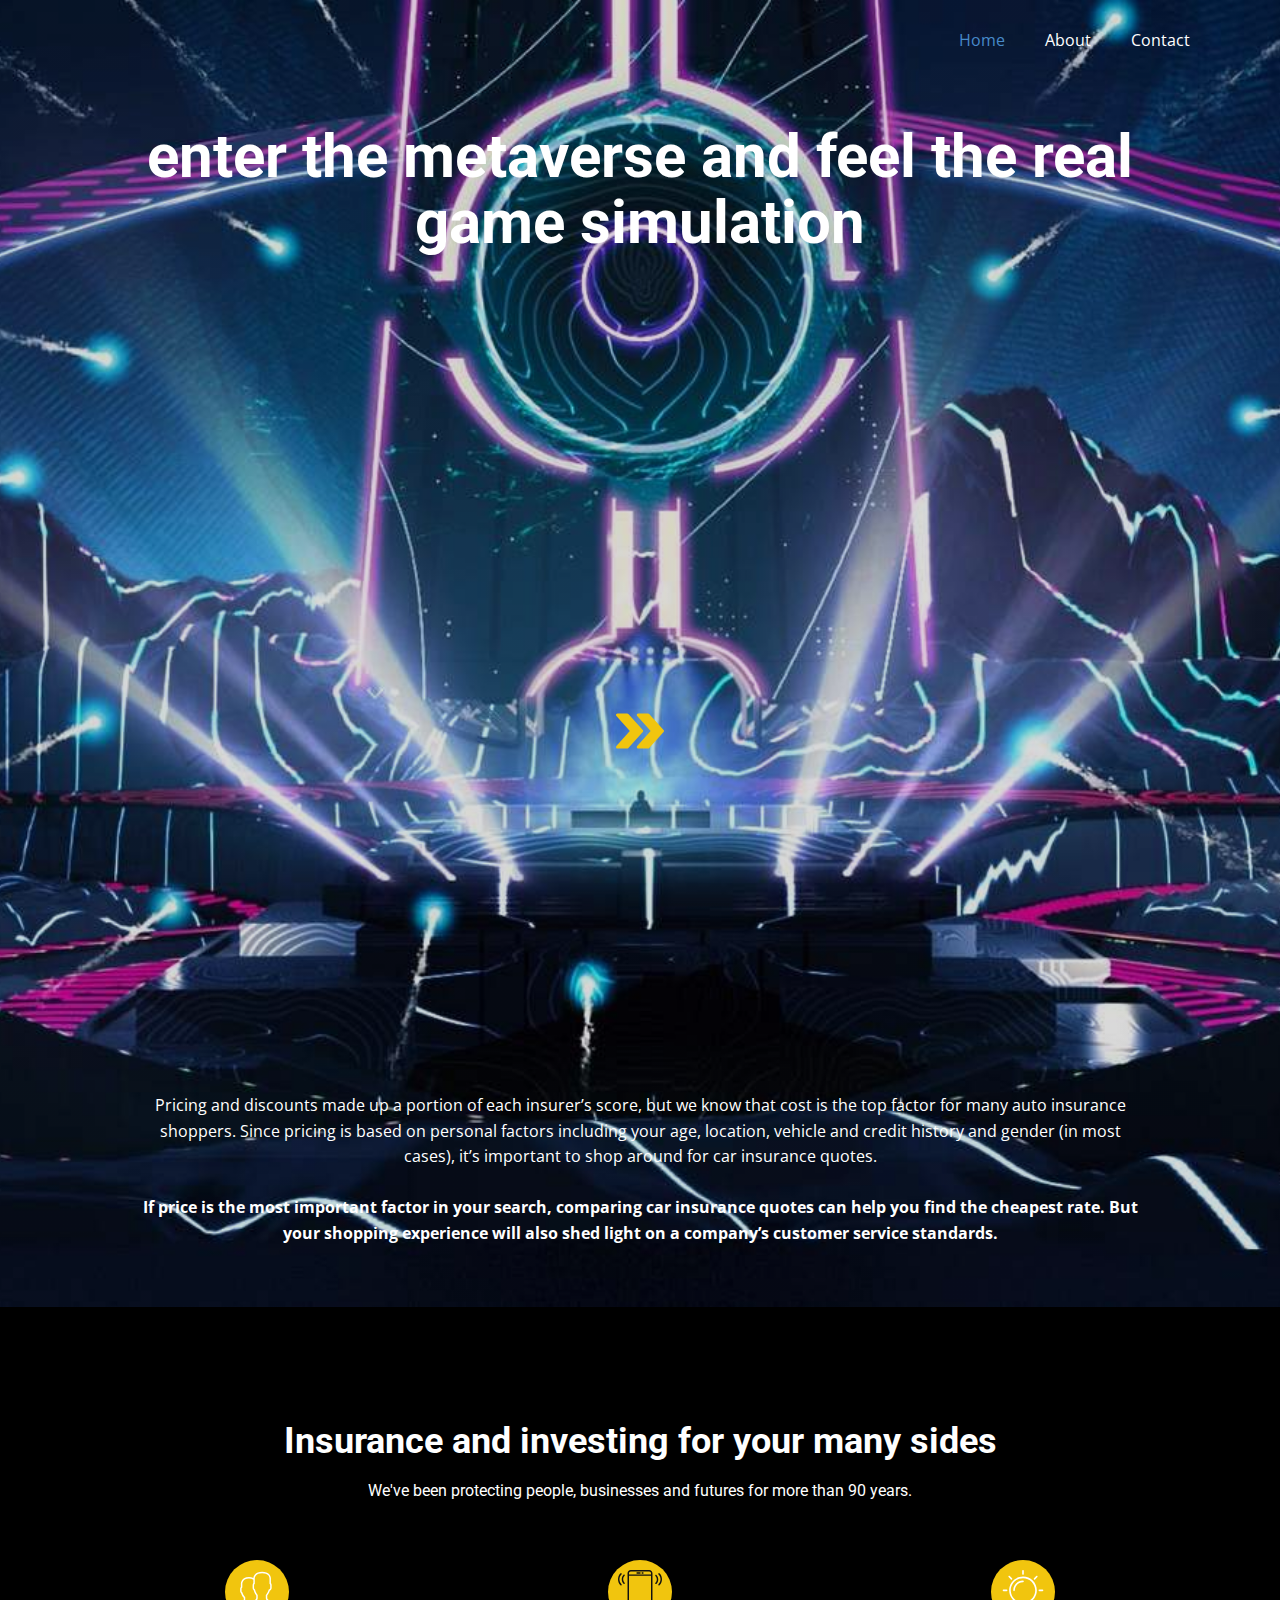
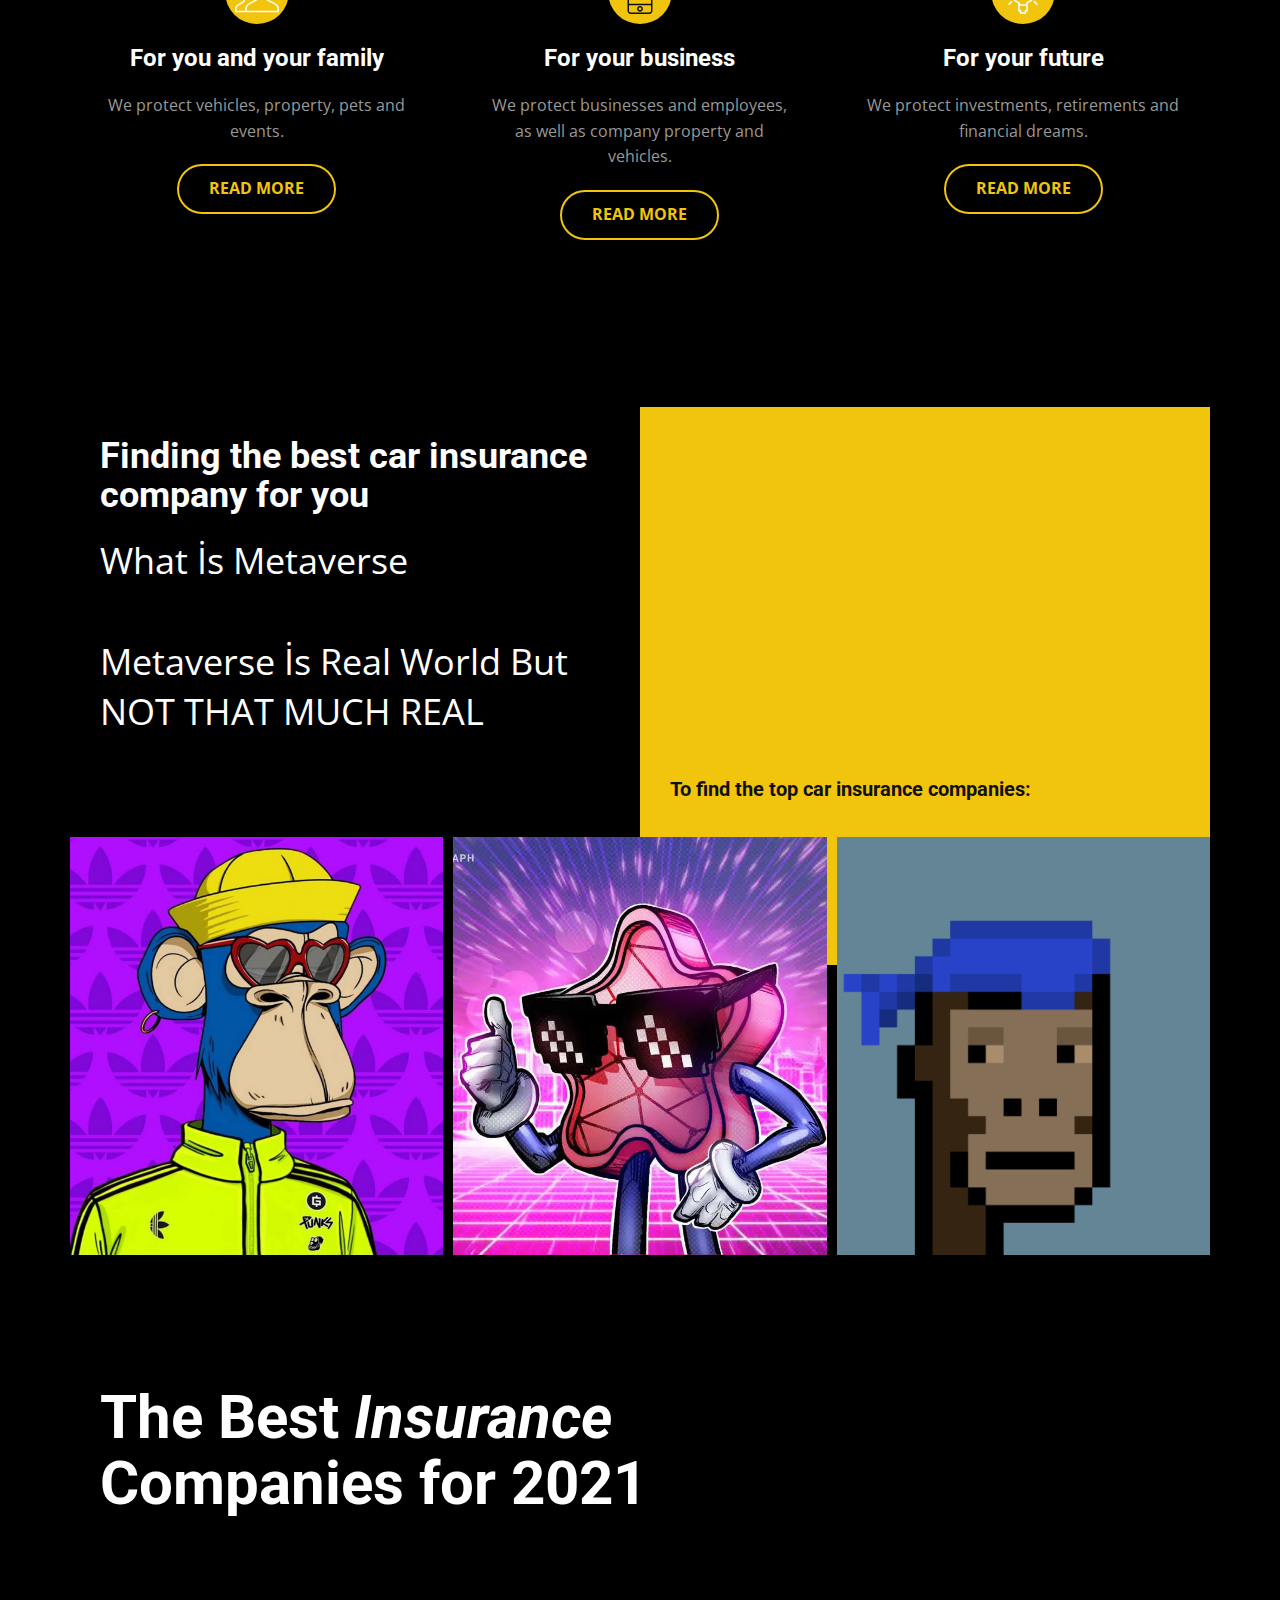
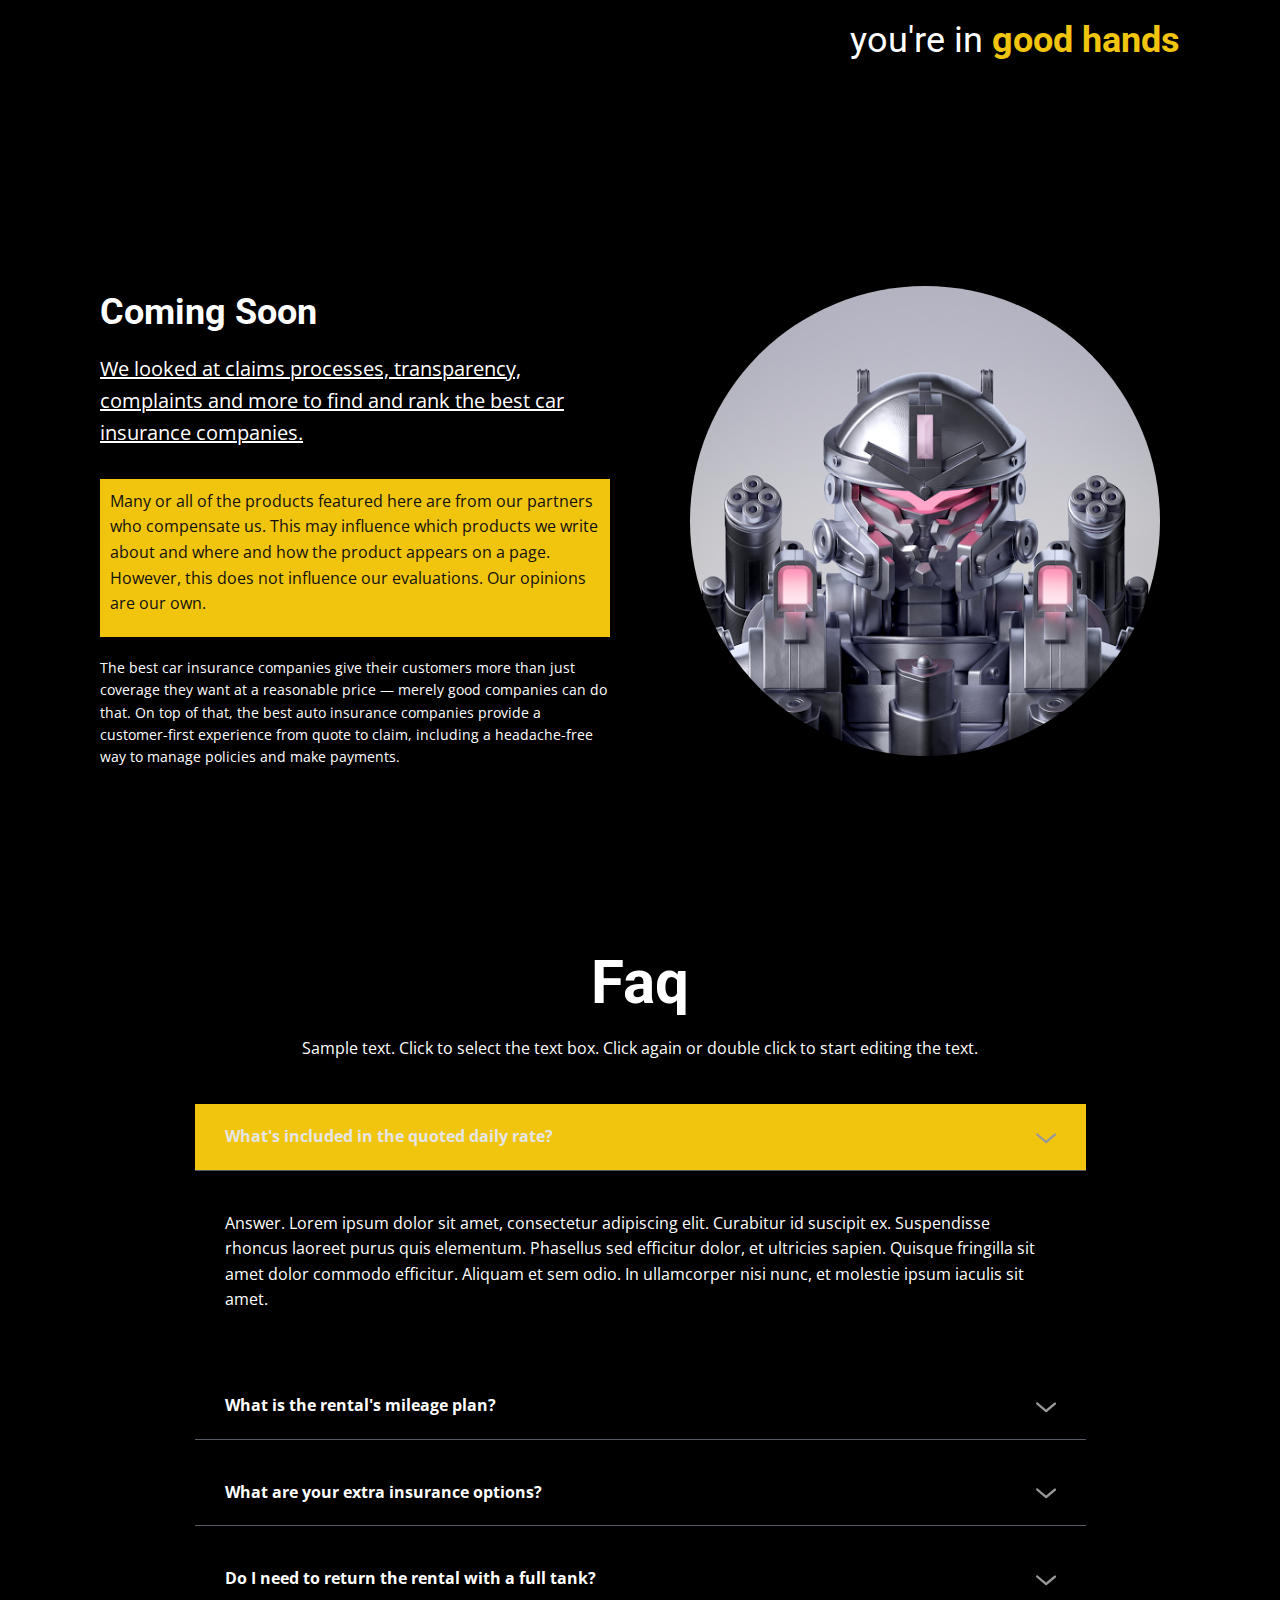
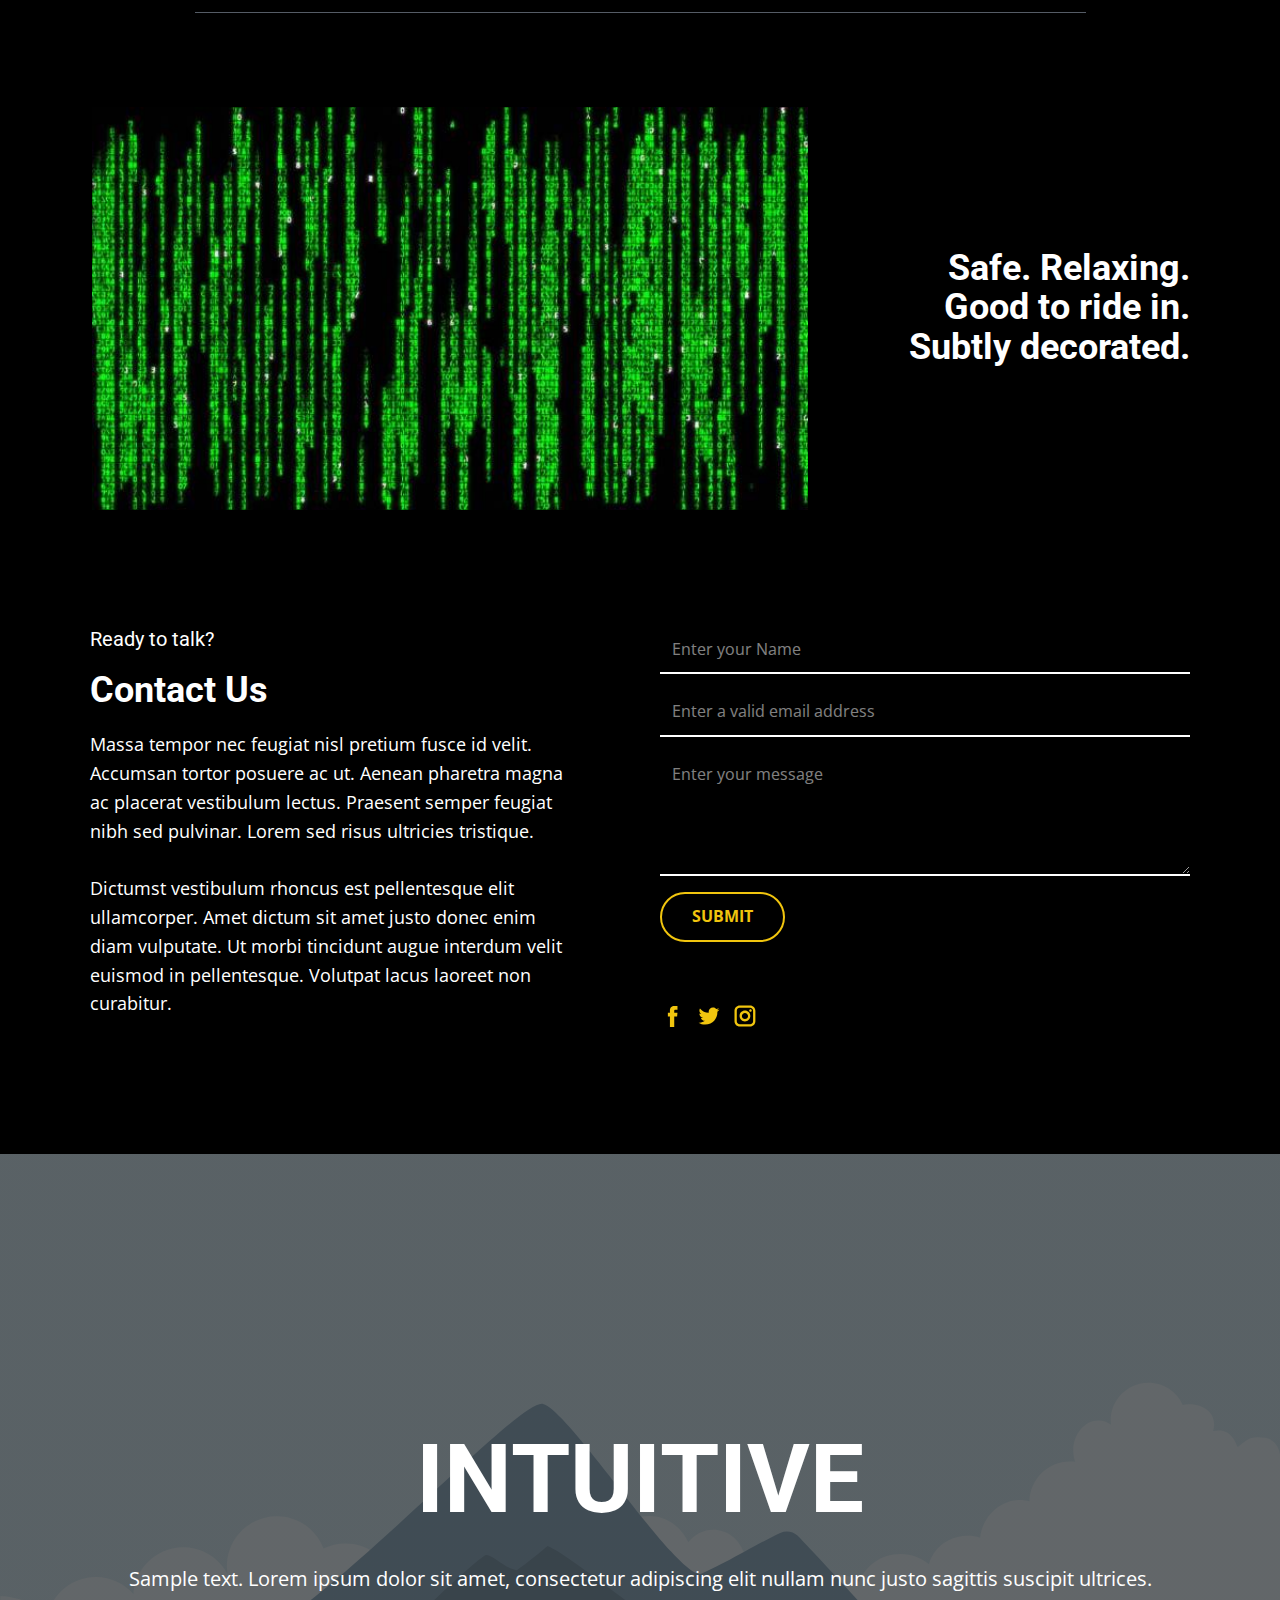
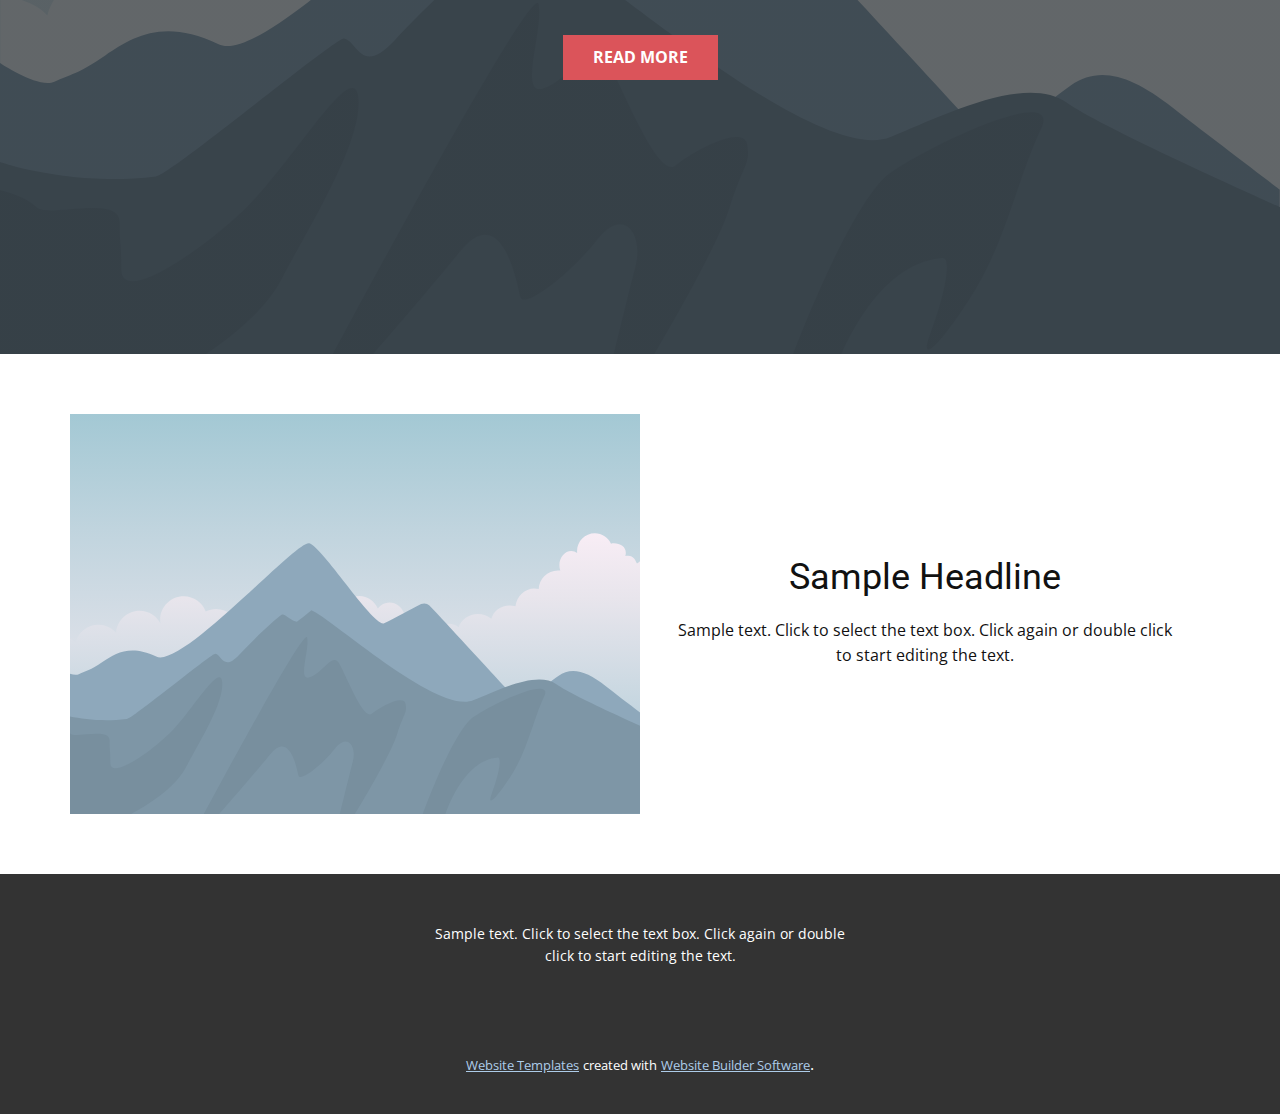
==== index.html @ 76fcbb74 "Add files via upload" ====
<!DOCTYPE html>
<html style="font-size: 16px;">
  <head>
    <meta name="viewport" content="width=device-width, initial-scale=1.0">
    <meta charset="utf-8">
    <meta name="keywords" content="Finding the best car insurance company for you, Insurance and investing for your many sides, Finding the best car insurance company for you, The Best Insurance Companies for 2021, The Best Car Insurance Companies for 2021, Faq, Safe. Relaxing. Good to ride in. Subtly decorated., Contact Us, INTUITIVE">
    <meta name="description" content="">
    <meta name="page_type" content="np-template-header-footer-from-plugin">
    <title>Home</title>
    <link rel="stylesheet" href="nicepage.css" media="screen">
<link rel="stylesheet" href="Home.css" media="screen">
    <script class="u-script" type="text/javascript" src="jquery.js" defer=""></script>
    <script class="u-script" type="text/javascript" src="nicepage.js" defer=""></script>
    <meta name="generator" content="Nicepage 4.2.6, nicepage.com">
    <link id="u-theme-google-font" rel="stylesheet" href="https://fonts.googleapis.com/css?family=Roboto:100,100i,300,300i,400,400i,500,500i,700,700i,900,900i|Open+Sans:300,300i,400,400i,600,600i,700,700i,800,800i">
    
    
    
    
    
    
    
    
    
    
    
    <script type="application/ld+json">{
		"@context": "http://schema.org",
		"@type": "Organization",
		"name": ""
}</script>
    <meta name="theme-color" content="#478ac9">
    <meta property="og:title" content="Home">
    <meta property="og:type" content="website">
  </head>
  <body data-home-page="Home.html" data-home-page-title="Home" class="u-body u-overlap u-overlap-contrast u-overlap-transparent"><header class="u-clearfix u-header u-header" id="sec-386a"><div class="u-clearfix u-sheet u-sheet-1">
        <nav class="u-menu u-menu-dropdown u-offcanvas u-menu-1">
          <div class="menu-collapse" style="font-size: 1rem; letter-spacing: 0px;">
            <a class="u-button-style u-custom-left-right-menu-spacing u-custom-padding-bottom u-custom-top-bottom-menu-spacing u-nav-link u-text-active-palette-1-base u-text-hover-palette-2-base" href="#">
              <svg viewBox="0 0 24 24"><use xmlns:xlink="http://www.w3.org/1999/xlink" xlink:href="#menu-hamburger"></use></svg>
              <svg version="1.1" xmlns="http://www.w3.org/2000/svg" xmlns:xlink="http://www.w3.org/1999/xlink"><defs><symbol id="menu-hamburger" viewBox="0 0 16 16" style="width: 16px; height: 16px;"><rect y="1" width="16" height="2"></rect><rect y="7" width="16" height="2"></rect><rect y="13" width="16" height="2"></rect>
</symbol>
</defs></svg>
            </a>
          </div>
          <div class="u-nav-container">
            <ul class="u-nav u-unstyled u-nav-1"><li class="u-nav-item"><a class="u-button-style u-nav-link u-text-active-palette-1-base u-text-hover-palette-2-base" href="Home.html" style="padding: 10px 20px;">Home</a>
</li><li class="u-nav-item"><a class="u-button-style u-nav-link u-text-active-palette-1-base u-text-hover-palette-2-base" href="About.html" style="padding: 10px 20px;">About</a>
</li><li class="u-nav-item"><a class="u-button-style u-nav-link u-text-active-palette-1-base u-text-hover-palette-2-base" href="Contact.html" style="padding: 10px 20px;">Contact</a>
</li></ul>
          </div>
          <div class="u-nav-container-collapse">
            <div class="u-black u-container-style u-inner-container-layout u-opacity u-opacity-95 u-sidenav">
              <div class="u-inner-container-layout u-sidenav-overflow">
                <div class="u-menu-close"></div>
                <ul class="u-align-center u-nav u-popupmenu-items u-unstyled u-nav-2"><li class="u-nav-item"><a class="u-button-style u-nav-link" href="Home.html">Home</a>
</li><li class="u-nav-item"><a class="u-button-style u-nav-link" href="About.html">About</a>
</li><li class="u-nav-item"><a class="u-button-style u-nav-link" href="Contact.html">Contact</a>
</li></ul>
              </div>
            </div>
            <div class="u-black u-menu-overlay u-opacity u-opacity-70"></div>
          </div>
        </nav>
      </div></header>
    <section class="u-align-center u-clearfix u-image u-shading u-section-1" id="carousel_f1e4" data-image-width="1920" data-image-height="1080">
      <div class="u-clearfix u-sheet u-sheet-1">
        <h1 class="u-text u-text-body-alt-color u-text-1"> enter the metaverse and feel the real game simulation<br>
          <br>
          <br>
          <br>
          <br>
          <br>
          <br>
        </h1><span class="u-icon u-icon-circle u-text-palette-3-base u-icon-1"><svg class="u-svg-link" preserveAspectRatio="xMidYMin slice" viewBox="0 0 480.026 480.026" style=""><use xmlns:xlink="http://www.w3.org/1999/xlink" xlink:href="#svg-5092"></use></svg><svg class="u-svg-content" viewBox="0 0 480.026 480.026" x="0px" y="0px" id="svg-5092" style="enable-background:new 0 0 480.026 480.026;"><g><g><path d="M475.922,229.325l-144-160c-3.072-3.392-7.36-5.312-11.904-5.312h-96c-6.304,0-12.032,3.712-14.624,9.472    c-2.56,5.792-1.504,12.544,2.72,17.216l134.368,149.312l-134.368,149.28c-4.224,4.704-5.312,11.456-2.72,17.216    c2.592,5.792,8.32,9.504,14.624,9.504h96c4.544,0,8.832-1.952,11.904-5.28l144-160    C481.394,244.653,481.394,235.373,475.922,229.325z"></path>
</g>
</g><g><g><path d="M267.922,229.325l-144-160c-3.072-3.392-7.36-5.312-11.904-5.312h-96c-6.304,0-12.032,3.712-14.624,9.472    c-2.56,5.792-1.504,12.544,2.72,17.216l134.368,149.312L4.114,389.293c-4.224,4.704-5.312,11.456-2.72,17.216    c2.592,5.792,8.32,9.504,14.624,9.504h96c4.544,0,8.832-1.952,11.904-5.28l144-160    C273.394,244.653,273.394,235.373,267.922,229.325z"></path>
</g>
</g></svg></span>
        <p class="u-text u-text-body-alt-color u-text-2">Pricing and discounts made up a portion of each insurer’s score, but we know that cost is the top factor for many auto insurance shoppers. Since pricing is based on personal factors including your age, location, vehicle and credit history and gender (in most cases), it’s important to shop around for car insurance quotes.<br>
          <br>
          <span style="font-weight: 700;">If price is the most important factor in your search, comparing car insurance quotes can help you find the cheapest rate. But your shopping experience will also shed light on a company’s customer service standards.</span>
        </p>
      </div>
    </section>
    <section class="u-align-center u-black u-clearfix u-section-2" id="carousel_5a37">
      <div class="u-clearfix u-sheet u-sheet-1">
        <h2 class="u-text u-text-1">Insurance and investing for your many sides</h2>
        <h5 class="u-text u-text-2">We've been protecting people, businesses and futures for more than 90 years.</h5>
        <div class="u-expanded-width u-list u-list-1">
          <div class="u-repeater u-repeater-1">
            <div class="u-align-center u-container-style u-list-item u-repeater-item">
              <div class="u-container-layout u-similar-container u-valign-top u-container-layout-1"><span class="u-icon u-icon-circle u-palette-3-base u-spacing-10 u-icon-1"><svg class="u-svg-link" preserveAspectRatio="xMidYMin slice" viewBox="0 0 60 60" style=""><use xmlns:xlink="http://www.w3.org/1999/xlink" xlink:href="#svg-6a51"></use></svg><svg class="u-svg-content" viewBox="0 0 60 60" x="0px" y="0px" id="svg-6a51" style="enable-background:new 0 0 60 60;"><path d="M55.014,45.389l-9.553-4.776C44.56,40.162,44,39.256,44,38.248v-3.381c0.229-0.28,0.47-0.599,0.719-0.951
	c1.239-1.75,2.232-3.698,2.954-5.799C49.084,27.47,50,26.075,50,24.5v-4c0-0.963-0.36-1.896-1-2.625v-5.319
	c0.056-0.55,0.276-3.824-2.092-6.525C44.854,3.688,41.521,2.5,37,2.5s-7.854,1.188-9.908,3.53c-1.435,1.637-1.918,3.481-2.064,4.805
	C23.314,9.949,21.294,9.5,19,9.5c-10.389,0-10.994,8.855-11,9v4.579c-0.648,0.706-1,1.521-1,2.33v3.454
	c0,1.079,0.483,2.085,1.311,2.765c0.825,3.11,2.854,5.46,3.644,6.285v2.743c0,0.787-0.428,1.509-1.171,1.915l-6.653,4.173
	C1.583,48.134,0,50.801,0,53.703V57.5h14h2h44v-4.043C60,50.019,58.089,46.927,55.014,45.389z M14,53.262V55.5H2v-1.797
	c0-2.17,1.184-4.164,3.141-5.233l6.652-4.173c1.333-0.727,2.161-2.121,2.161-3.641v-3.591l-0.318-0.297
	c-0.026-0.024-2.683-2.534-3.468-5.955l-0.091-0.396l-0.342-0.22C9.275,29.899,9,29.4,9,28.863v-3.454
	c0-0.36,0.245-0.788,0.671-1.174L10,23.938l-0.002-5.38C10.016,18.271,10.537,11.5,19,11.5c2.393,0,4.408,0.553,6,1.644v4.731
	c-0.64,0.729-1,1.662-1,2.625v4c0,0.304,0.035,0.603,0.101,0.893c0.027,0.116,0.081,0.222,0.118,0.334
	c0.055,0.168,0.099,0.341,0.176,0.5c0.001,0.002,0.002,0.003,0.003,0.005c0.256,0.528,0.629,1,1.099,1.377
	c0.005,0.019,0.011,0.036,0.016,0.054c0.06,0.229,0.123,0.457,0.191,0.68l0.081,0.261c0.014,0.046,0.031,0.093,0.046,0.139
	c0.035,0.108,0.069,0.215,0.105,0.321c0.06,0.175,0.123,0.356,0.196,0.553c0.031,0.082,0.065,0.156,0.097,0.237
	c0.082,0.209,0.164,0.411,0.25,0.611c0.021,0.048,0.039,0.1,0.06,0.147l0.056,0.126c0.026,0.058,0.053,0.11,0.079,0.167
	c0.098,0.214,0.194,0.421,0.294,0.621c0.016,0.032,0.031,0.067,0.047,0.099c0.063,0.125,0.126,0.243,0.189,0.363
	c0.108,0.206,0.214,0.4,0.32,0.588c0.052,0.092,0.103,0.182,0.154,0.269c0.144,0.246,0.281,0.472,0.414,0.682
	c0.029,0.045,0.057,0.092,0.085,0.135c0.242,0.375,0.452,0.679,0.626,0.916c0.046,0.063,0.086,0.117,0.125,0.17
	c0.022,0.029,0.052,0.071,0.071,0.097v3.309c0,0.968-0.528,1.856-1.377,2.32l-2.646,1.443l-0.461-0.041l-0.188,0.395l-5.626,3.069
	C15.801,46.924,14,49.958,14,53.262z M58,55.5H16v-2.238c0-2.571,1.402-4.934,3.659-6.164l8.921-4.866
	C30.073,41.417,31,39.854,31,38.155v-4.018v-0.001l-0.194-0.232l-0.038-0.045c-0.002-0.003-0.064-0.078-0.165-0.21
	c-0.006-0.008-0.012-0.016-0.019-0.024c-0.053-0.069-0.115-0.152-0.186-0.251c-0.001-0.002-0.002-0.003-0.003-0.005
	c-0.149-0.207-0.336-0.476-0.544-0.8c-0.005-0.007-0.009-0.015-0.014-0.022c-0.098-0.153-0.202-0.32-0.308-0.497
	c-0.008-0.013-0.016-0.026-0.024-0.04c-0.226-0.379-0.466-0.808-0.705-1.283c0,0-0.001-0.001-0.001-0.002
	c-0.127-0.255-0.254-0.523-0.378-0.802l0,0c-0.017-0.039-0.035-0.077-0.052-0.116h0c-0.055-0.125-0.11-0.256-0.166-0.391
	c-0.02-0.049-0.04-0.1-0.06-0.15c-0.052-0.131-0.105-0.263-0.161-0.414c-0.102-0.272-0.198-0.556-0.29-0.849l-0.055-0.178
	c-0.006-0.02-0.013-0.04-0.019-0.061c-0.094-0.316-0.184-0.639-0.26-0.971l-0.091-0.396l-0.341-0.22
	C26.346,25.803,26,25.176,26,24.5v-4c0-0.561,0.238-1.084,0.67-1.475L27,18.728V12.5v-0.354l-0.027-0.021
	c-0.034-0.722,0.009-2.935,1.623-4.776C30.253,5.458,33.081,4.5,37,4.5c3.905,0,6.727,0.951,8.386,2.828
	c1.947,2.201,1.625,5.017,1.623,5.041L47,18.728l0.33,0.298C47.762,19.416,48,19.939,48,20.5v4c0,0.873-0.572,1.637-1.422,1.899
	l-0.498,0.153l-0.16,0.495c-0.669,2.081-1.622,4.003-2.834,5.713c-0.297,0.421-0.586,0.794-0.837,1.079L42,34.123v4.125
	c0,1.77,0.983,3.361,2.566,4.153l9.553,4.776C56.513,48.374,58,50.78,58,53.457V55.5z"></path></svg></span>
                <h5 class="u-text u-text-3">For you and your family</h5>
                <p class="u-text u-text-grey-40 u-text-4">We protect vehicles, property, pets and events.<br>
                </p>
                <a href="https://nicepage.com/wordpress-themes" class="u-border-2 u-border-palette-3-base u-btn u-btn-round u-button-style u-hover-palette-3-base u-none u-radius-25 u-text-hover-white u-text-palette-3-base u-btn-1">read more</a>
              </div>
            </div>
            <div class="u-align-center u-container-style u-list-item u-repeater-item">
              <div class="u-container-layout u-similar-container u-valign-top u-container-layout-2"><span class="u-icon u-icon-circle u-palette-3-base u-spacing-10 u-icon-2"><svg class="u-svg-link" preserveAspectRatio="xMidYMin slice" viewBox="0 0 60 60" style=""><use xmlns:xlink="http://www.w3.org/1999/xlink" xlink:href="#svg-c8a6"></use></svg><svg class="u-svg-content" viewBox="0 0 60 60" x="0px" y="0px" id="svg-c8a6" style="enable-background:new 0 0 60 60;"><g><path d="M42.595,0H17.405C14.977,0,13,1.977,13,4.405v51.189C13,58.023,14.977,60,17.405,60h25.189C45.023,60,47,58.023,47,55.595
		V4.405C47,1.977,45.023,0,42.595,0z M15,8h30v38H15V8z M17.405,2h25.189C43.921,2,45,3.079,45,4.405V6H15V4.405
		C15,3.079,16.079,2,17.405,2z M42.595,58H17.405C16.079,58,15,56.921,15,55.595V48h30v7.595C45,56.921,43.921,58,42.595,58z"></path><path d="M30,49c-2.206,0-4,1.794-4,4s1.794,4,4,4s4-1.794,4-4S32.206,49,30,49z M30,55c-1.103,0-2-0.897-2-2s0.897-2,2-2
		s2,0.897,2,2S31.103,55,30,55z"></path><path d="M26,5h4c0.553,0,1-0.447,1-1s-0.447-1-1-1h-4c-0.553,0-1,0.447-1,1S25.447,5,26,5z"></path><path d="M33,5h1c0.553,0,1-0.447,1-1s-0.447-1-1-1h-1c-0.553,0-1,0.447-1,1S32.447,5,33,5z"></path><path d="M56.612,4.569c-0.391-0.391-1.023-0.391-1.414,0s-0.391,1.023,0,1.414c3.736,3.736,3.736,9.815,0,13.552
		c-0.391,0.391-0.391,1.023,0,1.414c0.195,0.195,0.451,0.293,0.707,0.293s0.512-0.098,0.707-0.293
		C61.128,16.434,61.128,9.085,56.612,4.569z"></path><path d="M52.401,6.845c-0.391-0.391-1.023-0.391-1.414,0s-0.391,1.023,0,1.414c1.237,1.237,1.918,2.885,1.918,4.639
		s-0.681,3.401-1.918,4.638c-0.391,0.391-0.391,1.023,0,1.414c0.195,0.195,0.451,0.293,0.707,0.293s0.512-0.098,0.707-0.293
		c1.615-1.614,2.504-3.764,2.504-6.052S54.017,8.459,52.401,6.845z"></path><path d="M4.802,5.983c0.391-0.391,0.391-1.023,0-1.414s-1.023-0.391-1.414,0c-4.516,4.516-4.516,11.864,0,16.38
		c0.195,0.195,0.451,0.293,0.707,0.293s0.512-0.098,0.707-0.293c0.391-0.391,0.391-1.023,0-1.414
		C1.065,15.799,1.065,9.72,4.802,5.983z"></path><path d="M9.013,6.569c-0.391-0.391-1.023-0.391-1.414,0c-1.615,1.614-2.504,3.764-2.504,6.052s0.889,4.438,2.504,6.053
		c0.195,0.195,0.451,0.293,0.707,0.293s0.512-0.098,0.707-0.293c0.391-0.391,0.391-1.023,0-1.414
		c-1.237-1.237-1.918-2.885-1.918-4.639S7.775,9.22,9.013,7.983C9.403,7.593,9.403,6.96,9.013,6.569z"></path>
</g></svg></span>
                <h5 class="u-text u-text-5">For your business</h5>
                <p class="u-text u-text-grey-40 u-text-6">We protect businesses and employees, as well as company property and vehicles.</p>
                <a href="https://nicepage.com/k/youtube-website-templates" class="u-border-2 u-border-palette-3-base u-btn u-btn-round u-button-style u-hover-palette-3-base u-none u-radius-25 u-text-hover-white u-text-palette-3-base u-btn-2">read more</a>
              </div>
            </div>
            <div class="u-align-center u-container-style u-list-item u-repeater-item">
              <div class="u-container-layout u-similar-container u-valign-top u-container-layout-3"><span class="u-icon u-icon-circle u-palette-3-base u-spacing-10 u-icon-3"><svg class="u-svg-link" preserveAspectRatio="xMidYMin slice" viewBox="0 0 54 54" style=""><use xmlns:xlink="http://www.w3.org/1999/xlink" xlink:href="#svg-fd51"></use></svg><svg class="u-svg-content" viewBox="0 0 54 54" x="0px" y="0px" id="svg-fd51" style="enable-background:new 0 0 54 54;"><g><path d="M27,8c-9.374,0-17,7.626-17,17c0,7.112,4.391,13.412,11,15.9V50c0,0.553,0.447,1,1,1h1v2c0,0.553,0.447,1,1,1h6
		c0.553,0,1-0.447,1-1v-2h1c0.553,0,1-0.447,1-1v-9.1c6.609-2.488,11-8.788,11-15.9C44,15.626,36.374,8,27,8z M30,49
		c-0.553,0-1,0.447-1,1v2h-4v-2c0-0.553-0.447-1-1-1h-1v-5h8v5H30z M31.688,39.242C31.277,39.377,31,39.761,31,40.192V42h-8v-1.808
		c0-0.432-0.277-0.815-0.688-0.95C16.145,37.214,12,31.49,12,25c0-8.271,6.729-15,15-15s15,6.729,15,15
		C42,31.49,37.855,37.214,31.688,39.242z"></path><path d="M27,6c0.553,0,1-0.447,1-1V1c0-0.553-0.447-1-1-1s-1,0.447-1,1v4C26,5.553,26.447,6,27,6z"></path><path d="M51,24h-4c-0.553,0-1,0.447-1,1s0.447,1,1,1h4c0.553,0,1-0.447,1-1S51.553,24,51,24z"></path><path d="M7,24H3c-0.553,0-1,0.447-1,1s0.447,1,1,1h4c0.553,0,1-0.447,1-1S7.553,24,7,24z"></path><path d="M43.264,7.322l-2.828,2.828c-0.391,0.391-0.391,1.023,0,1.414c0.195,0.195,0.451,0.293,0.707,0.293
		s0.512-0.098,0.707-0.293l2.828-2.828c0.391-0.391,0.391-1.023,0-1.414S43.654,6.932,43.264,7.322z"></path><path d="M12.15,38.436l-2.828,2.828c-0.391,0.391-0.391,1.023,0,1.414c0.195,0.195,0.451,0.293,0.707,0.293
		s0.512-0.098,0.707-0.293l2.828-2.828c0.391-0.391,0.391-1.023,0-1.414S12.541,38.045,12.15,38.436z"></path><path d="M41.85,38.436c-0.391-0.391-1.023-0.391-1.414,0s-0.391,1.023,0,1.414l2.828,2.828c0.195,0.195,0.451,0.293,0.707,0.293
		s0.512-0.098,0.707-0.293c0.391-0.391,0.391-1.023,0-1.414L41.85,38.436z"></path><path d="M12.15,11.564c0.195,0.195,0.451,0.293,0.707,0.293s0.512-0.098,0.707-0.293c0.391-0.391,0.391-1.023,0-1.414l-2.828-2.828
		c-0.391-0.391-1.023-0.391-1.414,0s-0.391,1.023,0,1.414L12.15,11.564z"></path><path d="M27,13c-6.617,0-12,5.383-12,12c0,0.553,0.447,1,1,1s1-0.447,1-1c0-5.514,4.486-10,10-10c0.553,0,1-0.447,1-1
		S27.553,13,27,13z"></path>
</g></svg></span>
                <h5 class="u-text u-text-7">For your future</h5>
                <p class="u-text u-text-grey-40 u-text-8">We protect investments, retirements and financial dreams.</p>
                <a href="https://nicepage.com/c/real-estate-website-templates" class="u-border-2 u-border-palette-3-base u-btn u-btn-round u-button-style u-hover-palette-3-base u-none u-radius-25 u-text-hover-white u-text-palette-3-base u-btn-3">read more</a>
              </div>
            </div>
          </div>
        </div>
      </div>
    </section>
    <section class="u-black u-clearfix u-section-3" id="carousel_2009">
      <div class="u-clearfix u-sheet u-sheet-1">
        <div class="u-clearfix u-expanded-width u-layout-wrap u-layout-wrap-1">
          <div class="u-layout">
            <div class="u-layout-row">
              <div class="u-container-style u-layout-cell u-size-30 u-layout-cell-1">
                <div class="u-container-layout u-valign-top u-container-layout-1">
                  <h2 class="u-text u-text-1">Finding the best car insurance company for you</h2>
                  <h6 class="u-custom-font u-text u-text-font u-text-2">What İs Metaverse<br>
                    <br>Metaverse İs<span style="font-weight: 700;"></span> Real World But NOT THAT MUCH REAL
                  </h6>
                </div>
              </div>
              <div class="u-container-style u-layout-cell u-palette-3-base u-size-30 u-layout-cell-2">
                <div class="u-container-layout u-container-layout-2">
                  <h5 class="u-text u-text-3">To find the top car insurance companies:</h5>
                </div>
              </div>
            </div>
          </div>
        </div>
        <div class="u-expanded-width u-gallery u-layout-grid u-lightbox u-no-transition u-show-text-on-hover u-gallery-1">
          <div class="u-gallery-inner u-gallery-inner-1">
            <div class="u-effect-fade u-gallery-item">
              <div class="u-back-slide" data-image-width="1400" data-image-height="1400">
                <img class="u-back-image u-expanded" src="images/32134.jpg">
              </div>
              <div class="u-over-slide u-shading u-over-slide-1">
                <h3 class="u-gallery-heading"></h3>
                <p class="u-gallery-text"></p>
              </div>
            </div>
            <div class="u-effect-fade u-gallery-item u-gallery-item-2">
              <div class="u-back-slide" data-image-width="1160" data-image-height="773">
                <img class="u-back-image u-expanded" src="images/1231.jpg">
              </div>
              <div class="u-over-slide u-shading u-over-slide-2">
                <h3 class="u-gallery-heading"></h3>
                <p class="u-gallery-text"></p>
              </div>
            </div>
            <div class="u-effect-fade u-gallery-item u-gallery-item-3">
              <div class="u-back-slide" data-image-width="990" data-image-height="994">
                <img class="u-back-image u-expanded" src="images/32134.png">
              </div>
              <div class="u-over-slide u-shading u-over-slide-3">
                <h3 class="u-gallery-heading"></h3>
                <p class="u-gallery-text"></p>
              </div>
            </div>
          </div>
        </div>
      </div>
    </section>
    <section class="u-black u-clearfix u-section-4" id="carousel_f5a8">
      <div class="u-clearfix u-sheet u-sheet-1">
        <div class="u-clearfix u-expanded-width u-layout-wrap u-layout-wrap-1">
          <div class="u-layout">
            <div class="u-layout-row">
              <div class="u-container-style u-layout-cell u-size-33-md u-size-33-sm u-size-33-xs u-size-36-xl u-size-41-lg u-layout-cell-1">
                <div class="u-container-layout u-container-layout-1">
                  <h2 class="u-text u-text-default u-text-1">The Best <span style="font-style: italic; font-weight: 700;">Insurance</span> Companies for 2021
                  </h2>
                </div>
              </div>
              <div class="u-align-right u-container-style u-layout-cell u-size-19-lg u-size-24-xl u-size-27-md u-size-27-sm u-size-27-xs u-layout-cell-2">
                <div class="u-container-layout u-valign-middle-md u-valign-middle-sm u-valign-middle-xs u-container-layout-2">
                  <h5 class="u-text u-text-2">you're in <span style="font-weight: 700;" class="u-text-palette-3-base">good hands</span>
                  </h5>
                </div>
              </div>
            </div>
          </div>
        </div>
      </div>
    </section>
    <section class="u-black u-clearfix u-section-5" id="carousel_3745">
      <div class="u-clearfix u-sheet u-sheet-1">
        <div class="u-clearfix u-expanded-width u-layout-wrap u-layout-wrap-1">
          <div class="u-layout">
            <div class="u-layout-row">
              <div class="u-container-style u-layout-cell u-size-30 u-layout-cell-1">
                <div class="u-container-layout u-valign-middle u-container-layout-1">
                  <h2 class="u-text u-text-1">Coming Soon</h2>
                  <h4 class="u-custom-font u-text u-text-font u-text-2">We looked at claims processes, transparency, complaints and more to find and rank the best car insurance companies.</h4>
                  <div class="u-container-style u-expanded-width u-group u-palette-3-base u-group-1">
                    <div class="u-container-layout u-container-layout-2">
                      <p class="u-text u-text-default u-text-3">Many or all of the products featured here are from our partners who compensate us. This may influence which products we write about and where and how the product appears on a page. However, this does not influence our evaluations. Our opinions are our own.</p>
                    </div>
                  </div>
                  <p class="u-text u-text-4">The best car insurance companies give their customers more than just coverage they want at a reasonable price — merely good companies can do that. On top of that, the best auto insurance companies provide a customer-first experience from quote to claim, including a headache-free way to manage policies and make payments.</p>
                </div>
              </div>
              <div class="u-align-center u-container-style u-layout-cell u-shape-rectangle u-size-30 u-layout-cell-2">
                <div class="u-container-layout u-valign-middle u-container-layout-3">
                  <div class="u-image u-image-circle u-image-1" data-image-width="512" data-image-height="512"></div>
                </div>
              </div>
            </div>
          </div>
        </div>
      </div>
    </section>
    <section class="u-align-center u-black u-clearfix u-section-6" id="carousel_70d1">
      <div class="u-clearfix u-sheet u-valign-middle u-sheet-1">
        <h2 class="u-text u-text-1">Faq</h2>
        <p class="u-text u-text-2">Sample text. Click to select the text box. Click again or double click to start editing the text.</p>
        <div class="u-accordion u-faq u-spacing-20 u-accordion-1">
          <div class="u-accordion-item">
            <a class="active u-accordion-link u-active-palette-3-base u-border-1 u-border-active-palette-5-dark-2 u-border-hover-palette-5-dark-2 u-border-no-left u-border-no-right u-border-no-top u-border-palette-5-dark-2 u-button-style u-text-body-alt-color u-accordion-link-1" id="link-accordion-6327" aria-controls="accordion-6327" aria-selected="true">
              <span class="u-accordion-link-text">What's included in the quoted daily rate?</span><span class="u-accordion-link-icon u-icon u-text-black u-icon-1"><svg class="u-svg-link" preserveAspectRatio="xMidYMin slice" viewBox="0 0 16 16" style=""><use xmlns:xlink="http://www.w3.org/1999/xlink" xlink:href="#svg-2c6d"></use></svg><svg class="u-svg-content" viewBox="0 0 16 16" x="0px" y="0px" id="svg-2c6d" style=""><path d="M8,10.7L1.6,5.3c-0.4-0.4-1-0.4-1.3,0c-0.4,0.4-0.4,0.9,0,1.3l7.2,6.1c0.1,0.1,0.4,0.2,0.6,0.2s0.4-0.1,0.6-0.2l7.1-6
	c0.4-0.4,0.4-0.9,0-1.3c-0.4-0.4-1-0.4-1.3,0L8,10.7z"></path></svg></span>
            </a>
            <div class="u-accordion-active u-accordion-pane u-container-style u-accordion-pane-1" id="accordion-6327" aria-labelledby="link-accordion-6327">
              <div class="u-container-layout u-container-layout-1">
                <div class="fr-view u-clearfix u-rich-text u-text">
                  <p>Answer. Lorem ipsum dolor sit amet, consectetur adipiscing elit. Curabitur id suscipit ex. Suspendisse rhoncus laoreet purus quis elementum. Phasellus sed efficitur dolor, et ultricies sapien. Quisque fringilla sit amet dolor commodo efficitur. Aliquam et sem odio. In ullamcorper nisi nunc, et molestie ipsum iaculis sit amet.</p>
                </div>
              </div>
            </div>
          </div>
          <div class="u-accordion-item">
            <a class="u-accordion-link u-active-palette-3-base u-border-1 u-border-active-palette-5-dark-2 u-border-hover-palette-5-dark-2 u-border-no-left u-border-no-right u-border-no-top u-border-palette-5-dark-2 u-button-style u-text-body-alt-color u-accordion-link-2" id="link-accordion-4aab" aria-controls="accordion-4aab" aria-selected="false">
              <span class="u-accordion-link-text">What is the rental's mileage plan?</span><span class="u-accordion-link-icon u-icon u-text-black u-icon-2"><svg class="u-svg-link" preserveAspectRatio="xMidYMin slice" viewBox="0 0 16 16" style=""><use xmlns:xlink="http://www.w3.org/1999/xlink" xlink:href="#svg-937a"></use></svg><svg class="u-svg-content" viewBox="0 0 16 16" x="0px" y="0px" id="svg-937a" style=""><path d="M8,10.7L1.6,5.3c-0.4-0.4-1-0.4-1.3,0c-0.4,0.4-0.4,0.9,0,1.3l7.2,6.1c0.1,0.1,0.4,0.2,0.6,0.2s0.4-0.1,0.6-0.2l7.1-6
	c0.4-0.4,0.4-0.9,0-1.3c-0.4-0.4-1-0.4-1.3,0L8,10.7z"></path></svg></span>
            </a>
            <div class="u-accordion-pane u-container-style u-accordion-pane-2" id="accordion-4aab" aria-labelledby="link-accordion-4aab">
              <div class="u-container-layout u-container-layout-2">
                <div class="u-clearfix u-rich-text u-text">
                  <p>Answer. Lorem ipsum dolor sit amet, consectetur adipiscing elit. Curabitur id suscipit ex. Suspendisse rhoncus laoreet purus quis elementum. Phasellus sed efficitur dolor, et ultricies sapien. Quisque fringilla sit amet dolor commodo efficitur. Aliquam et sem odio. In ullamcorper nisi nunc, et molestie ipsum iaculis sit amet.</p>
                </div>
              </div>
            </div>
          </div>
          <div class="u-accordion-item">
            <a class="u-accordion-link u-active-palette-3-base u-border-1 u-border-active-palette-5-dark-2 u-border-hover-palette-5-dark-2 u-border-no-left u-border-no-right u-border-no-top u-border-palette-5-dark-2 u-button-style u-text-body-alt-color u-accordion-link-3" id="link-accordion-eb1f" aria-controls="accordion-eb1f" aria-selected="false">
              <span class="u-accordion-link-text">What are your extra insurance options?</span><span class="u-accordion-link-icon u-icon u-text-black u-icon-3"><svg class="u-svg-link" preserveAspectRatio="xMidYMin slice" viewBox="0 0 16 16" style=""><use xmlns:xlink="http://www.w3.org/1999/xlink" xlink:href="#svg-4086"></use></svg><svg class="u-svg-content" viewBox="0 0 16 16" x="0px" y="0px" id="svg-4086" style=""><path d="M8,10.7L1.6,5.3c-0.4-0.4-1-0.4-1.3,0c-0.4,0.4-0.4,0.9,0,1.3l7.2,6.1c0.1,0.1,0.4,0.2,0.6,0.2s0.4-0.1,0.6-0.2l7.1-6
	c0.4-0.4,0.4-0.9,0-1.3c-0.4-0.4-1-0.4-1.3,0L8,10.7z"></path></svg></span>
            </a>
            <div class="u-accordion-pane u-container-style u-accordion-pane-3" id="accordion-eb1f" aria-labelledby="link-accordion-eb1f">
              <div class="u-container-layout u-container-layout-3">
                <div class="fr-view u-clearfix u-rich-text u-text">
                  <p>Answer. Lorem ipsum dolor sit amet, consectetur adipiscing elit. Curabitur id suscipit ex. Suspendisse rhoncus laoreet purus quis elementum. Phasellus sed efficitur dolor, et ultricies sapien. Quisque fringilla sit amet dolor commodo efficitur. Aliquam et sem odio. In ullamcorper nisi nunc, et molestie ipsum iaculis sit amet.</p>
                </div>
              </div>
            </div>
          </div>
          <div class="u-accordion-item u-expanded-width">
            <a class="u-accordion-link u-active-palette-3-base u-border-1 u-border-active-palette-5-dark-2 u-border-hover-palette-5-dark-2 u-border-no-left u-border-no-right u-border-no-top u-border-palette-5-dark-2 u-button-style u-text-body-alt-color u-accordion-link-4" id="link-accordion-eb1f" aria-controls="accordion-eb1f" aria-selected="false">
              <span class="u-accordion-link-text">Do I need to return the rental with a full tank?</span><span class="u-accordion-link-icon u-icon u-text-black u-icon-4"><svg class="u-svg-link" preserveAspectRatio="xMidYMin slice" viewBox="0 0 16 16" style=""><use xmlns:xlink="http://www.w3.org/1999/xlink" xlink:href="#svg-df61"></use></svg><svg class="u-svg-content" viewBox="0 0 16 16" x="0px" y="0px" id="svg-df61" style=""><path d="M8,10.7L1.6,5.3c-0.4-0.4-1-0.4-1.3,0c-0.4,0.4-0.4,0.9,0,1.3l7.2,6.1c0.1,0.1,0.4,0.2,0.6,0.2s0.4-0.1,0.6-0.2l7.1-6
	c0.4-0.4,0.4-0.9,0-1.3c-0.4-0.4-1-0.4-1.3,0L8,10.7z"></path></svg></span>
            </a>
            <div class="u-accordion-pane u-container-style u-accordion-pane-4" id="accordion-eb1f" aria-labelledby="link-accordion-eb1f">
              <div class="u-container-layout u-container-layout-4">
                <div class="fr-view u-clearfix u-rich-text u-text">
                  <p>Answer. Lorem ipsum dolor sit amet, consectetur adipiscing elit. Curabitur id suscipit ex. Suspendisse rhoncus laoreet purus quis elementum. Phasellus sed efficitur dolor, et ultricies sapien. Quisque fringilla sit amet dolor commodo efficitur. Aliquam et sem odio. In ullamcorper nisi nunc, et molestie ipsum iaculis sit amet.</p>
                </div>
              </div>
            </div>
          </div>
        </div>
      </div>
    </section>
    <section class="u-black u-clearfix u-section-7" id="carousel_49a2">
      <div class="u-clearfix u-sheet u-sheet-1">
        <div class="u-clearfix u-expanded-width u-layout-wrap u-layout-wrap-1">
          <div class="u-layout">
            <div class="u-layout-row">
              <div class="u-container-style u-image u-image-contain u-layout-cell u-left-cell u-size-37-lg u-size-37-md u-size-37-sm u-size-37-xs u-size-40-xl u-image-1" data-image-width="670" data-image-height="377">
                <div class="u-container-layout u-container-layout-1"></div>
              </div>
              <div class="u-align-right u-container-style u-layout-cell u-right-cell u-size-20-xl u-size-23-lg u-size-23-md u-size-23-sm u-size-23-xs u-layout-cell-2">
                <div class="u-container-layout u-valign-middle u-container-layout-2">
                  <h2 class="u-text u-text-white u-text-1">Safe. Relaxing. Good to ride in. Subtly decorated.</h2>
                </div>
              </div>
            </div>
          </div>
        </div>
      </div>
    </section>
    <section class="u-black u-clearfix u-section-8" id="carousel_f5a4">
      <div class="u-clearfix u-sheet u-sheet-1">
        <div class="u-clearfix u-expanded-width u-layout-wrap u-layout-wrap-1">
          <div class="u-layout">
            <div class="u-layout-row">
              <div class="u-container-style u-layout-cell u-left-cell u-size-30 u-layout-cell-1">
                <div class="u-container-layout u-container-layout-1">
                  <h5 class="u-text u-text-1">Ready to talk?</h5>
                  <h2 class="u-text u-text-2">Contact Us</h2>
                  <p class="u-text u-text-3">Massa tempor nec feugiat nisl pretium fusce id velit. Accumsan tortor posuere ac ut. Aenean pharetra magna ac placerat vestibulum lectus. Praesent semper feugiat nibh sed pulvinar. Lorem sed risus ultricies tristique.&nbsp;<br>
                    <br>Dictumst vestibulum rhoncus est pellentesque elit ullamcorper. Amet dictum sit amet justo donec enim diam vulputate. Ut morbi tincidunt augue interdum velit euismod in pellentesque. Volutpat lacus laoreet non curabitur.
                  </p>
                </div>
              </div>
              <div class="u-container-style u-layout-cell u-right-cell u-size-30 u-layout-cell-2">
                <div class="u-container-layout u-valign-top u-container-layout-2">
                  <div class="u-form u-form-1">
                    <form action="#" method="POST" class="u-block-49da-12 u-clearfix u-form-spacing-15 u-form-vertical u-inner-form" source="custom"><!-- hidden inputs for siteId and pageId -->
                      <div class="u-form-group u-form-name">
                        <label for="name-f798" class="u-form-control-hidden u-label">Name</label>
                        <input type="text" placeholder="Enter your Name" id="name-f798" name="name" class="u-border-2 u-border-no-left u-border-no-right u-border-no-top u-border-white u-input u-input-rectangle" required="">
                      </div><!-- always visible -->
                      <div class="u-form-email u-form-group">
                        <label for="email-f798" class="u-form-control-hidden u-label">Email</label>
                        <input type="email" placeholder="Enter a valid email address" id="email-f798" name="email" class="u-border-2 u-border-no-left u-border-no-right u-border-no-top u-border-white u-input u-input-rectangle" required="">
                      </div>
                      <div class="u-form-group u-form-message">
                        <label for="message-f798" class="u-form-control-hidden u-label">Message</label>
                        <textarea placeholder="Enter your message" rows="4" cols="50" id="message-f798" name="message" class="u-border-2 u-border-no-left u-border-no-right u-border-no-top u-border-white u-input u-input-rectangle" required=""></textarea>
                      </div>
                      <div class="u-form-group u-form-submit">
                        <a href="#" class="u-active-white u-border-2 u-border-active-white u-border-hover-white u-border-palette-3-base u-btn u-btn-round u-btn-submit u-button-style u-hover-palette-3-base u-none u-radius-25 u-text-active-palette-3-base u-text-hover-palette-3-base u-text-palette-3-base u-btn-1">Submit</a>
                        <input type="submit" value="submit" class="u-form-control-hidden">
                      </div>
                      <div class="u-form-send-message u-form-send-success"> Thank you! Your message has been sent. </div>
                      <div class="u-form-send-error u-form-send-message"> Unable to send your message. Please fix errors then try again. </div>
                      <input type="hidden" value="" name="recaptchaResponse">
                    </form>
                  </div>
                  <div class="u-social-icons u-spacing-10 u-social-icons-1">
                    <a class="u-social-url" target="_blank" href=""><span class="u-icon u-icon-circle u-social-facebook u-social-icon u-text-palette-3-base u-icon-1"><svg class="u-svg-link" preserveAspectRatio="xMidYMin slice" viewBox="0 0 112.2 112.2" style=""><use xmlns:xlink="http://www.w3.org/1999/xlink" xlink:href="#svg-5f4f"></use></svg><svg x="0px" y="0px" viewBox="0 0 112.2 112.2" id="svg-5f4f" class="u-svg-content"><path d="M75.5,28.8H65.4c-1.5,0-4,0.9-4,4.3v9.4h13.9l-1.5,15.8H61.4v45.1H42.8V58.3h-8.8V42.4h8.8V32.2 c0-7.4,3.4-18.8,18.8-18.8h13.8v15.4H75.5z"></path></svg></span>
                    </a>
                    <a class="u-social-url" target="_blank" href=""><span class="u-icon u-icon-circle u-social-icon u-social-twitter u-text-palette-3-base u-icon-2"><svg class="u-svg-link" preserveAspectRatio="xMidYMin slice" viewBox="0 0 112.2 112.2" style=""><use xmlns:xlink="http://www.w3.org/1999/xlink" xlink:href="#svg-a709"></use></svg><svg x="0px" y="0px" viewBox="0 0 112.2 112.2" id="svg-a709" class="u-svg-content"><path d="M92.2,38.2c0,0.8,0,1.6,0,2.3c0,24.3-18.6,52.4-52.6,52.4c-10.6,0.1-20.2-2.9-28.5-8.2 c1.4,0.2,2.9,0.2,4.4,0.2c8.7,0,16.7-2.9,23-7.9c-8.1-0.2-14.9-5.5-17.3-12.8c1.1,0.2,2.4,0.2,3.4,0.2c1.6,0,3.3-0.2,4.8-0.7 c-8.4-1.6-14.9-9.2-14.9-18c0-0.2,0-0.2,0-0.2c2.5,1.4,5.4,2.2,8.4,2.3c-5-3.3-8.3-8.9-8.3-15.4c0-3.4,1-6.5,2.5-9.2 c9.1,11.1,22.7,18.5,38,19.2c-0.2-1.4-0.4-2.8-0.4-4.3c0.1-10,8.3-18.2,18.5-18.2c5.4,0,10.1,2.2,13.5,5.7c4.3-0.8,8.1-2.3,11.7-4.5 c-1.4,4.3-4.3,7.9-8.1,10.1c3.7-0.4,7.3-1.4,10.6-2.9C98.9,32.3,95.7,35.5,92.2,38.2z"></path></svg></span>
                    </a>
                    <a class="u-social-url" target="_blank" href=""><span class="u-icon u-icon-circle u-social-icon u-social-instagram u-text-palette-3-base u-icon-3"><svg class="u-svg-link" preserveAspectRatio="xMidYMin slice" viewBox="0 0 112.2 112.2" style=""><use xmlns:xlink="http://www.w3.org/1999/xlink" xlink:href="#svg-0b43"></use></svg><svg x="0px" y="0px" viewBox="0 0 112.2 112.2" id="svg-0b43" class="u-svg-content"><path d="M55.9,32.9c-12.8,0-23.2,10.4-23.2,23.2s10.4,23.2,23.2,23.2s23.2-10.4,23.2-23.2S68.7,32.9,55.9,32.9z M55.9,69.4c-7.4,0-13.3-6-13.3-13.3c-0.1-7.4,6-13.3,13.3-13.3s13.3,6,13.3,13.3C69.3,63.5,63.3,69.4,55.9,69.4z"></path><path d="M79.7,26.8c-3,0-5.4,2.5-5.4,5.4s2.5,5.4,5.4,5.4c3,0,5.4-2.5,5.4-5.4S82.7,26.8,79.7,26.8z"></path><path d="M78.2,11H33.5C21,11,10.8,21.3,10.8,33.7v44.7c0,12.6,10.2,22.8,22.7,22.8h44.7c12.6,0,22.7-10.2,22.7-22.7 V33.7C100.8,21.1,90.6,11,78.2,11z M91,78.4c0,7.1-5.8,12.8-12.8,12.8H33.5c-7.1,0-12.8-5.8-12.8-12.8V33.7 c0-7.1,5.8-12.8,12.8-12.8h44.7c7.1,0,12.8,5.8,12.8,12.8V78.4z"></path></svg></span>
                    </a>
                  </div>
                </div>
              </div>
            </div>
          </div>
        </div>
      </div>
    </section>
    <section class="u-align-center u-clearfix u-image u-shading u-section-9" src="" data-image-width="256" data-image-height="256" id="sec-b7e1">
      <div class="u-clearfix u-sheet u-valign-middle u-sheet-1">
        <h1 class="u-text u-text-default u-title u-text-1">INTUITIVE</h1>
        <p class="u-large-text u-text u-text-default u-text-variant u-text-2">Sample text. Lorem ipsum dolor sit amet, consectetur adipiscing elit nullam nunc justo sagittis suscipit ultrices.</p>
        <a href="#" class="u-btn u-button-style u-palette-2-base u-btn-1">Read More</a>
      </div>
    </section>
    <section class="u-clearfix u-section-10" id="sec-30d0">
      <div class="u-clearfix u-sheet u-sheet-1">
        <div class="u-clearfix u-expanded-width u-layout-wrap u-layout-wrap-1">
          <div class="u-layout">
            <div class="u-layout-row">
              <div class="u-container-style u-image u-layout-cell u-size-30 u-image-1" data-image-width="400" data-image-height="265">
                <div class="u-container-layout u-container-layout-1"></div>
              </div>
              <div class="u-align-center u-container-style u-layout-cell u-size-30 u-layout-cell-2">
                <div class="u-container-layout u-valign-middle u-container-layout-2">
                  <h2 class="u-text u-text-default u-text-1">Sample Headline</h2>
                  <p class="u-text u-text-2">Sample text. Click to select the text box. Click again or double click to start editing the text.</p>
                </div>
              </div>
            </div>
          </div>
        </div>
      </div>
    </section>
    
    
    <footer class="u-align-center u-clearfix u-footer u-grey-80 u-footer" id="sec-5786"><div class="u-clearfix u-sheet u-sheet-1">
        <p class="u-small-text u-text u-text-variant u-text-1">Sample text. Click to select the text box. Click again or double click to start editing the text.</p>
      </div></footer>
    <section class="u-backlink u-clearfix u-grey-80">
      <a class="u-link" href="https://nicepage.com/website-templates" target="_blank">
        <span>Website Templates</span>
      </a>
      <p class="u-text">
        <span>created with</span>
      </p>
      <a class="u-link" href="" target="_blank">
        <span>Website Builder Software</span>
      </a>. 
    </section>
  </body>
</html>
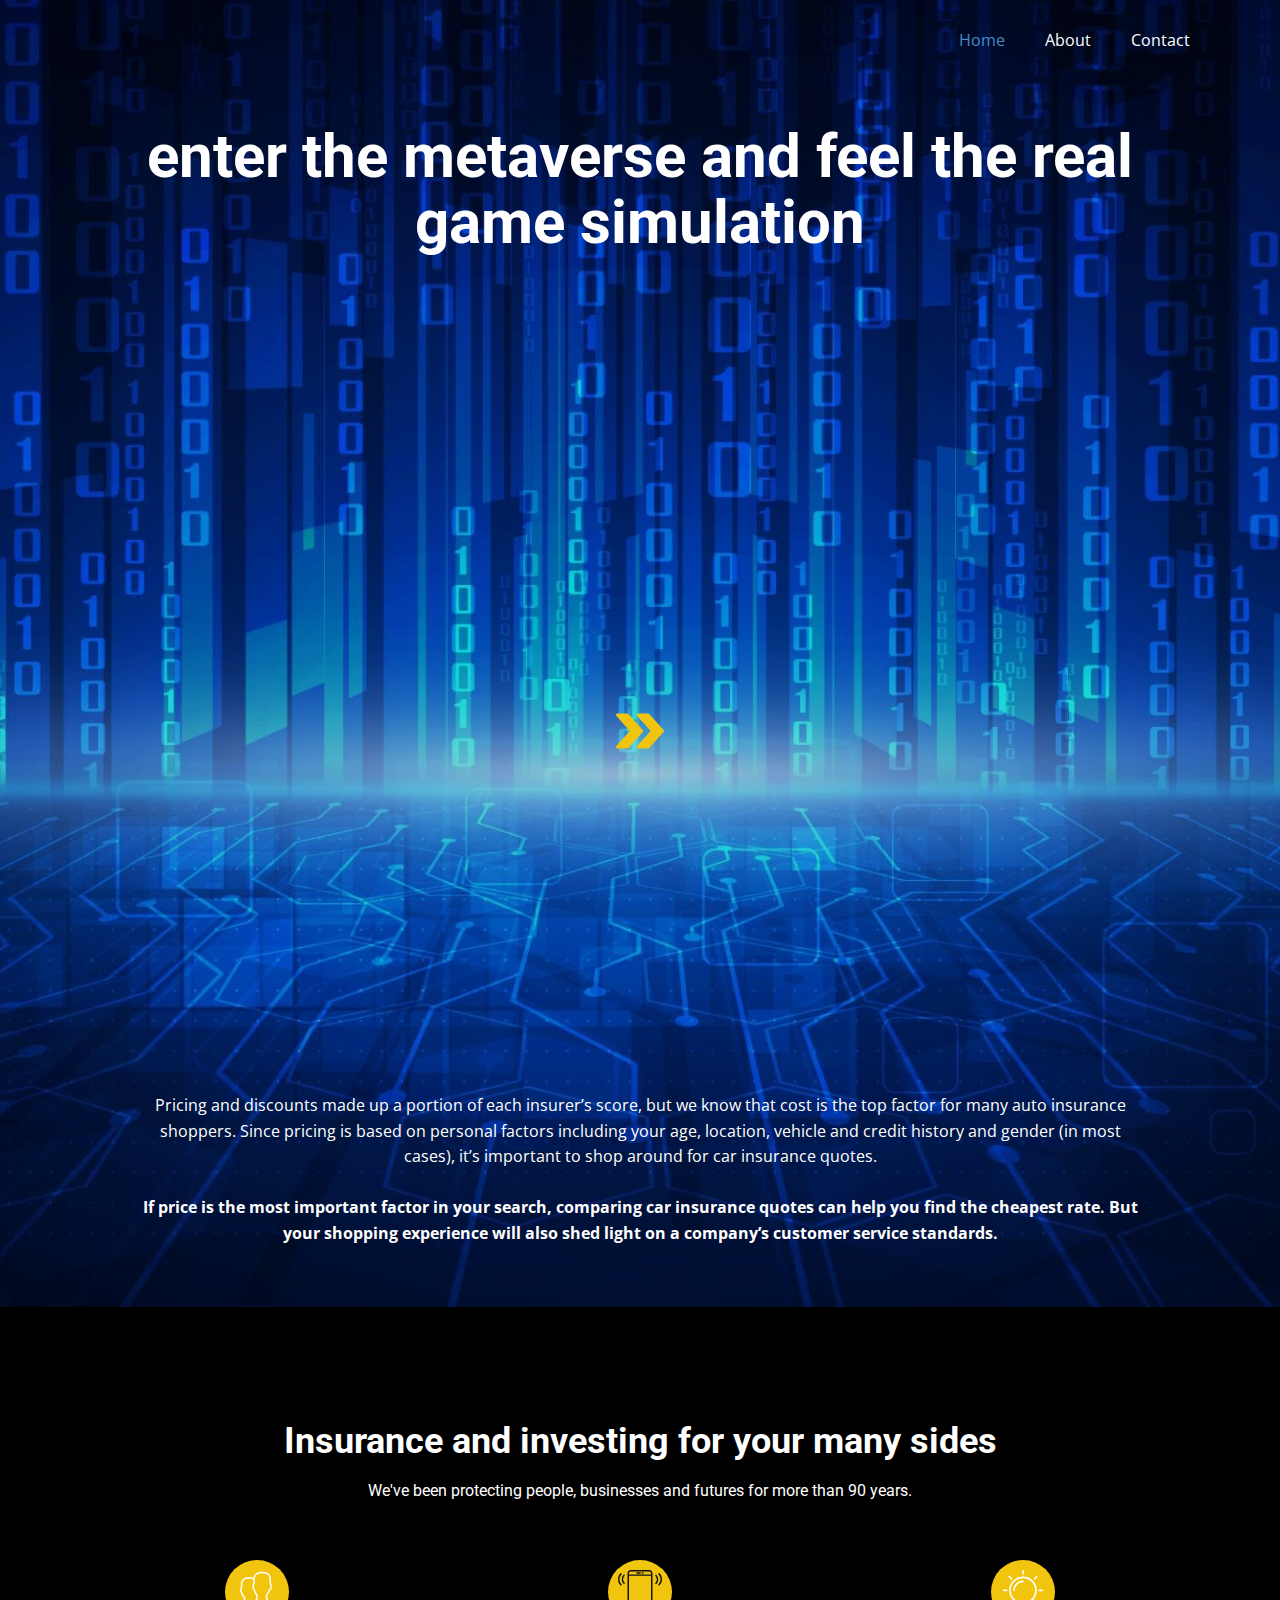
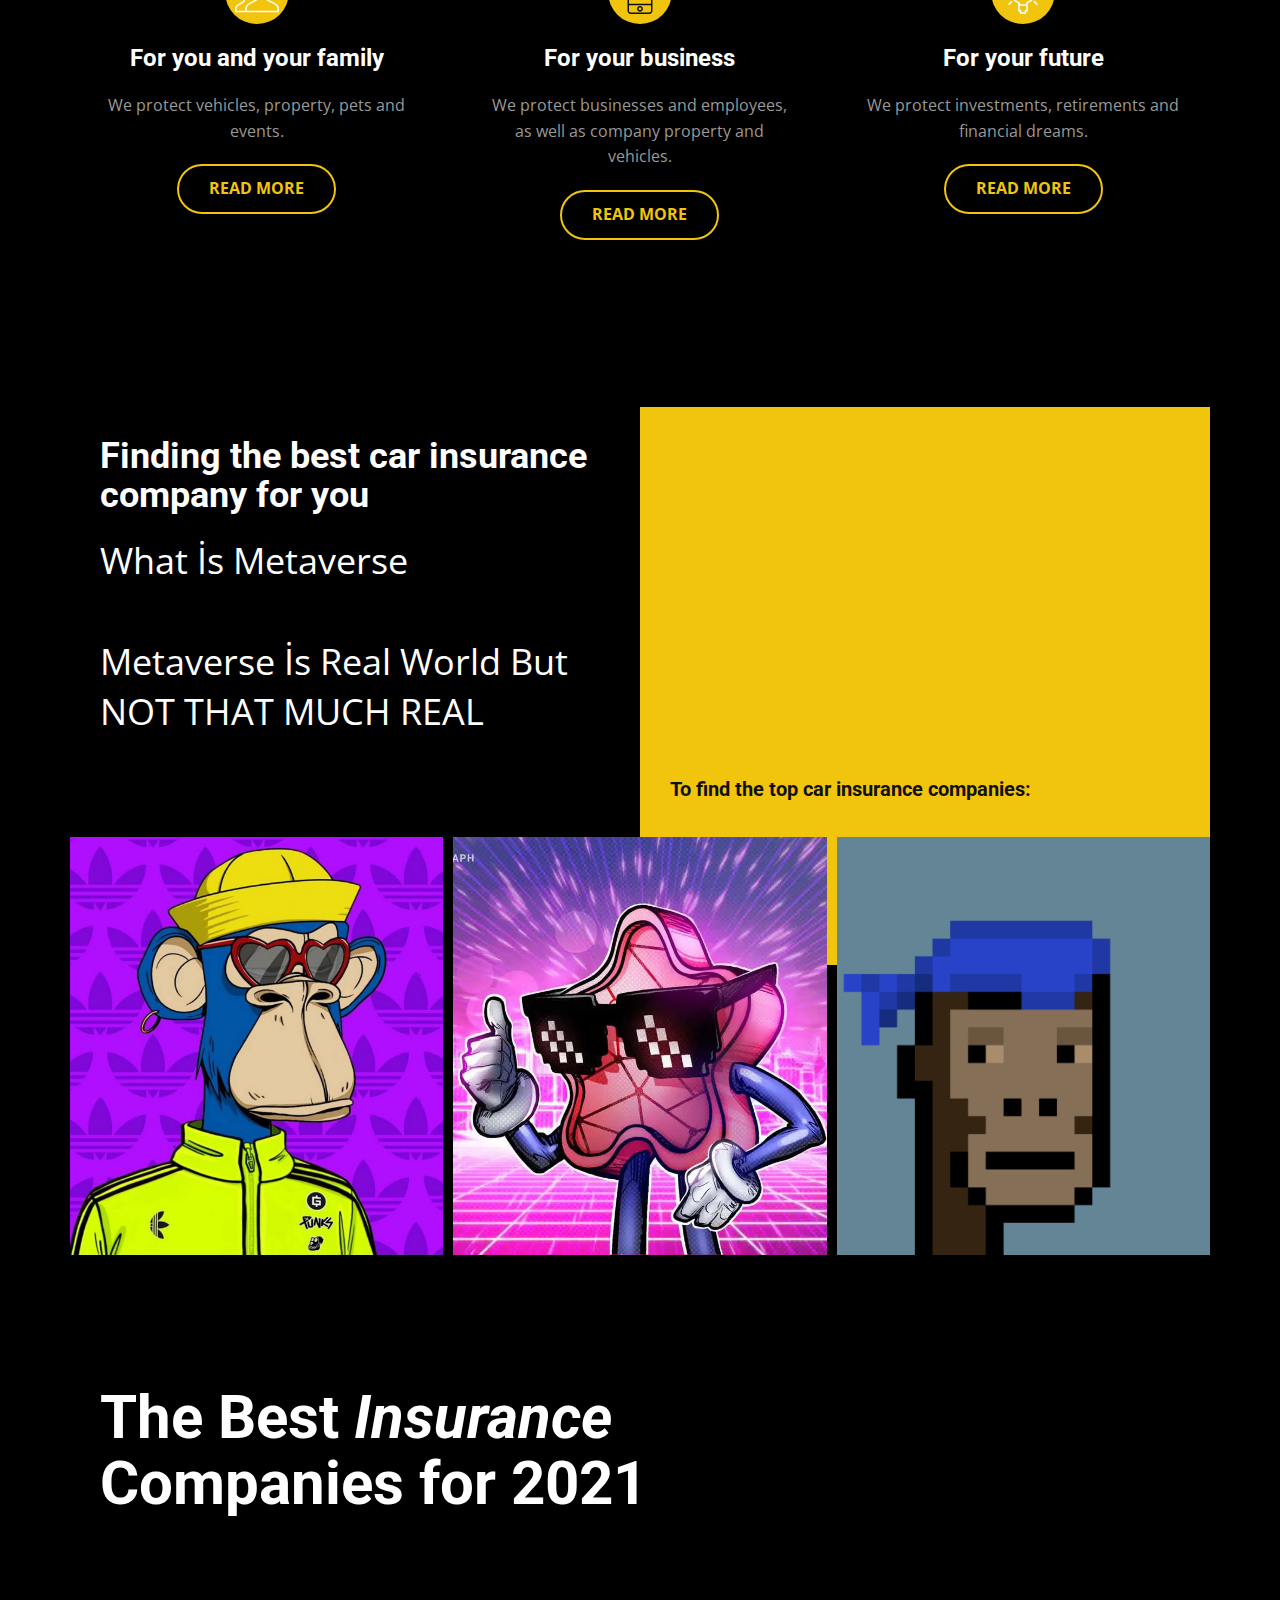
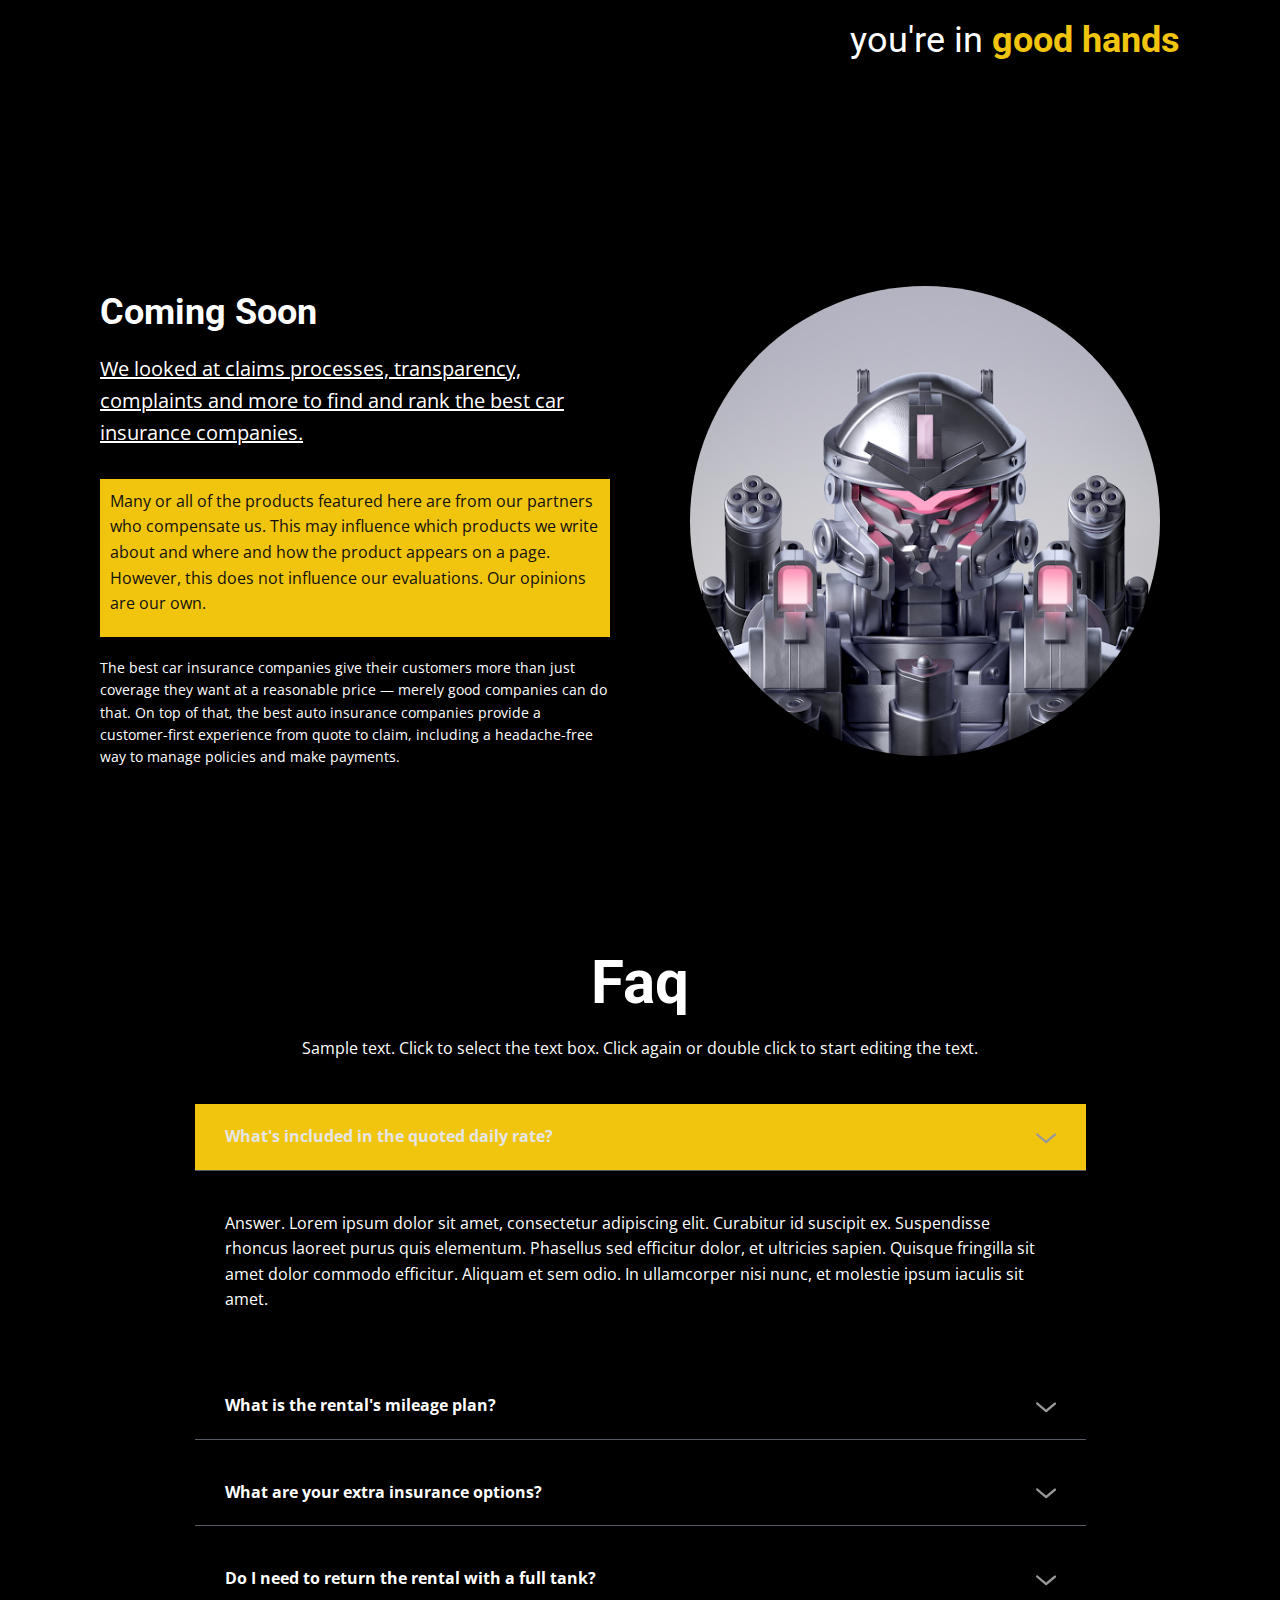
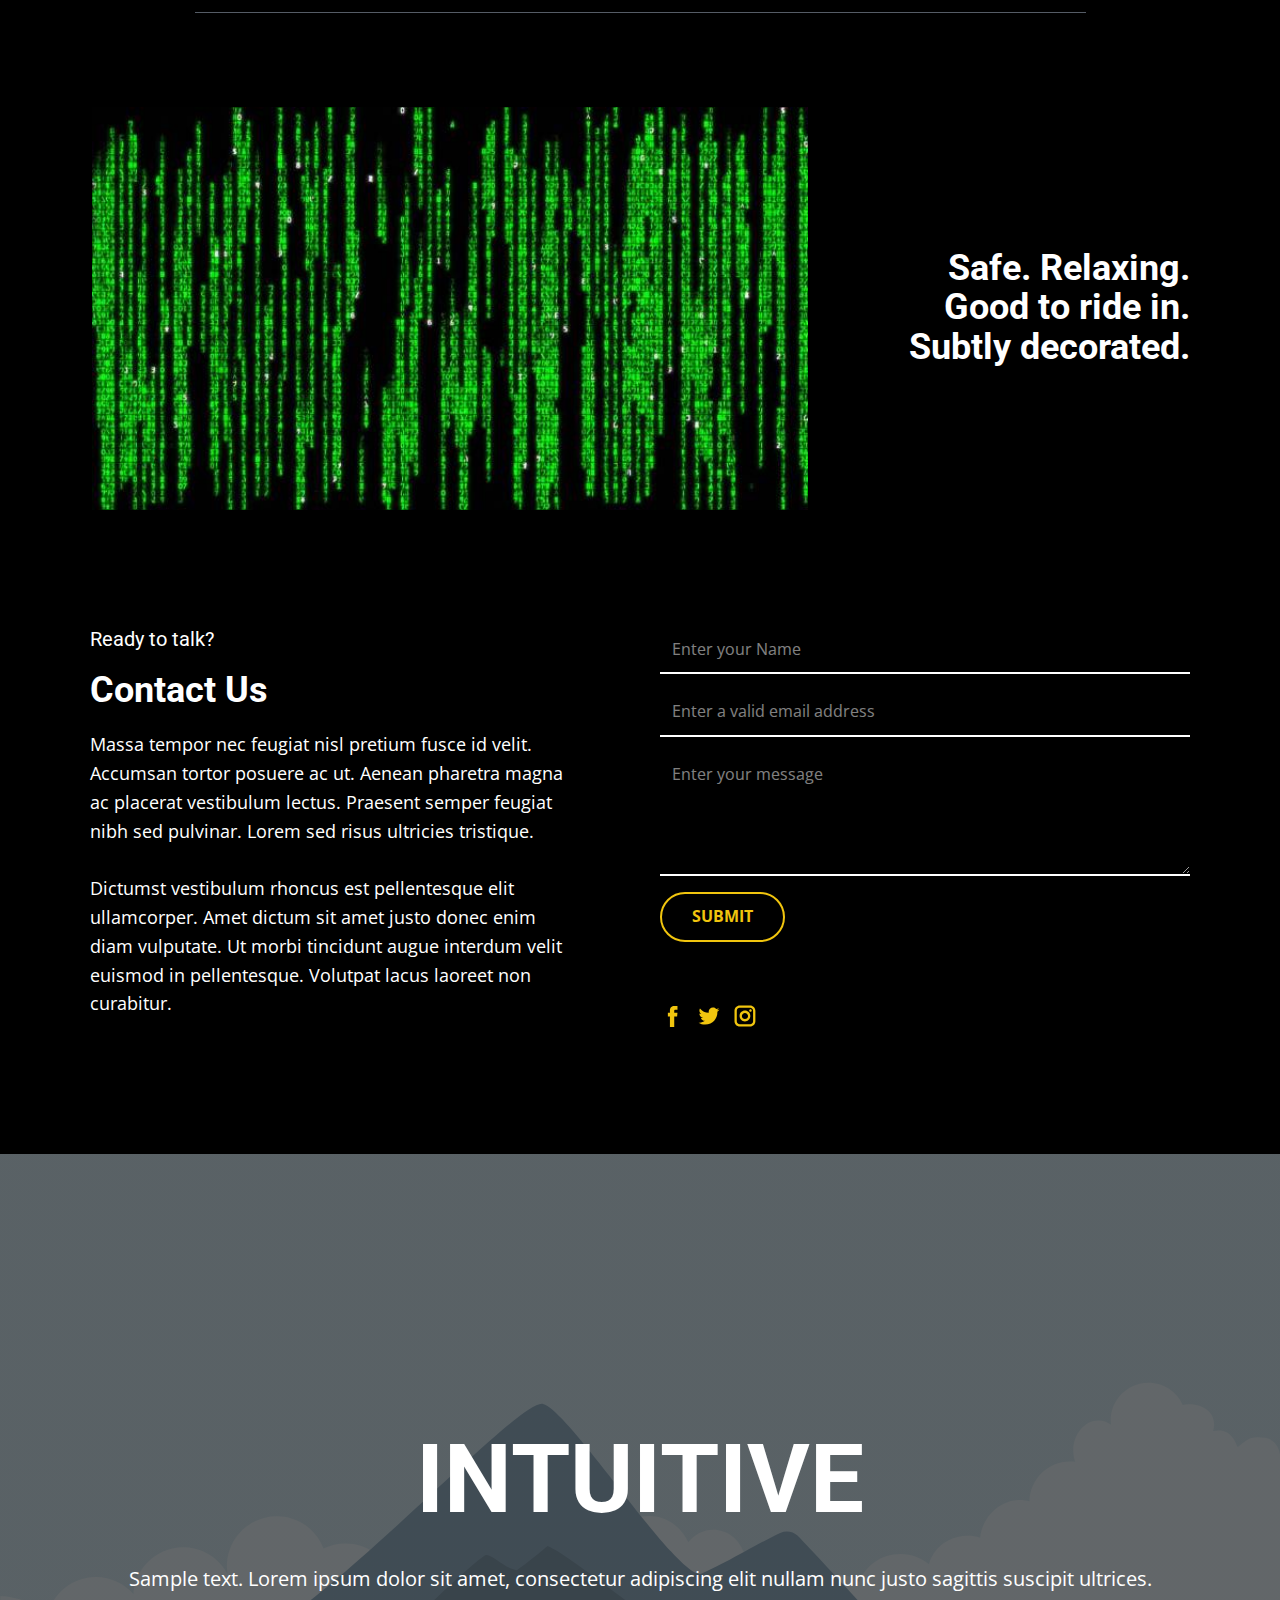
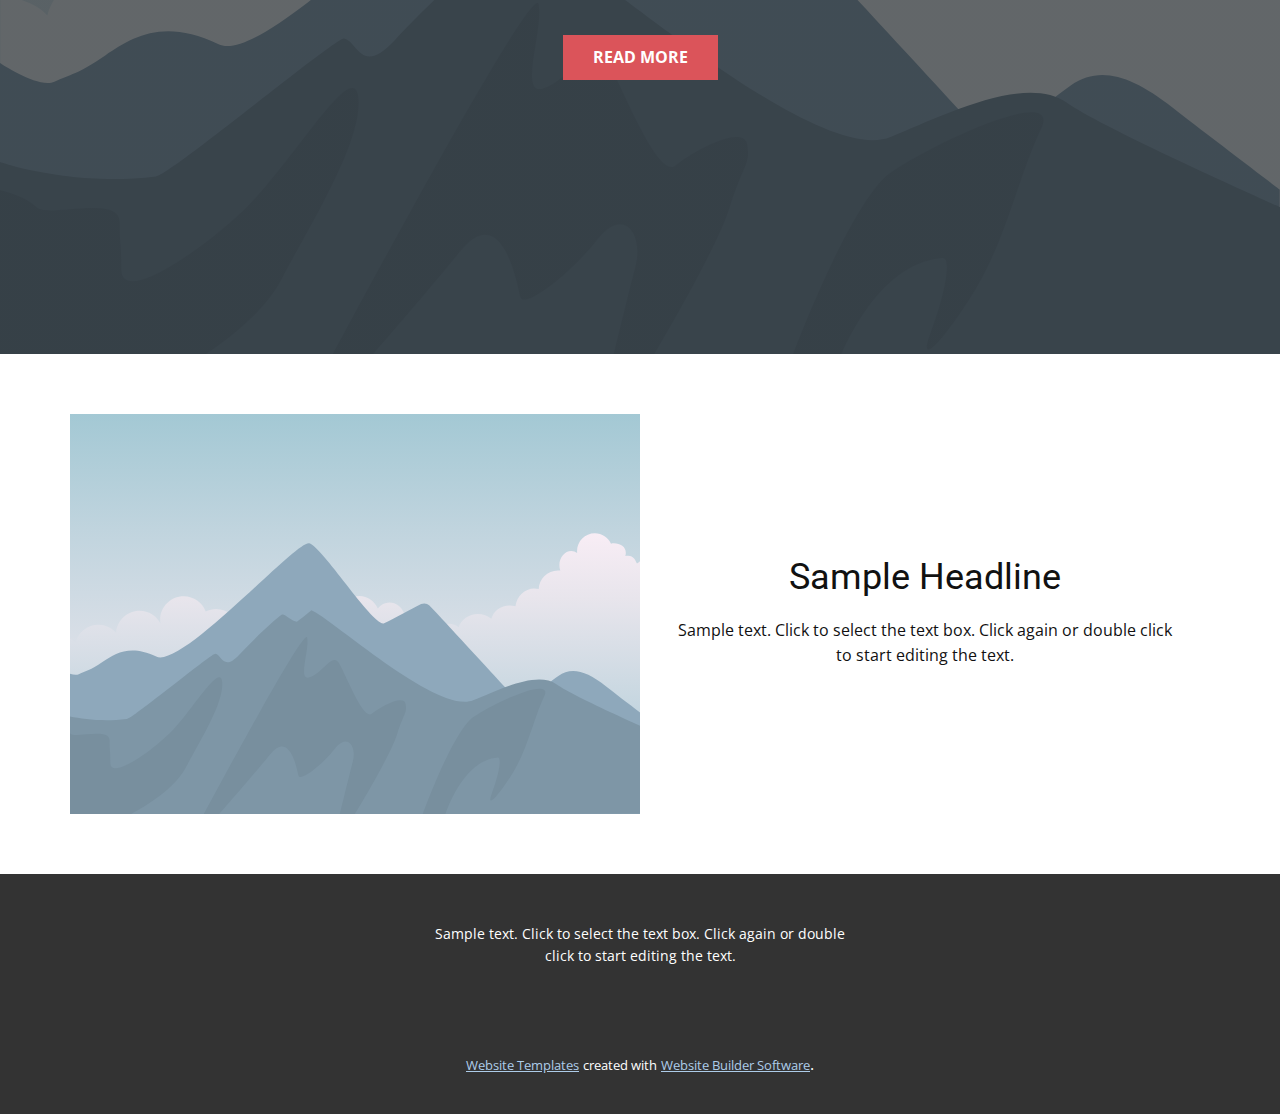
==== commit 01efe459: "Add files via upload" ====
--- a/index.html
+++ b/index.html
@@ -63,7 +63,7 @@
           </div>
         </nav>
       </div></header>
-    <section class="u-align-center u-clearfix u-image u-shading u-section-1" id="carousel_f1e4" data-image-width="1920" data-image-height="1080">
+    <section class="u-align-center u-clearfix u-image u-shading u-section-1" id="carousel_f1e4" data-image-width="2048" data-image-height="1365">
       <div class="u-clearfix u-sheet u-sheet-1">
         <h1 class="u-text u-text-body-alt-color u-text-1"> enter the metaverse and feel the real game simulation<br>
           <br>
--- a/nicepage.css
+++ b/nicepage.css
@@ -20998,12 +20998,12 @@
 .u-container-layout.u-color-1-dark-3:before,
 .u-table-alt-color-1-dark-3 tr:nth-child(even) {
   color: #ffffff;
-  background-color: #292e33;
+  background-color: #292d33;
 }
 .u-button-style.u-color-1-dark-3,
 .u-button-style.u-color-1-dark-3[class*="u-border-"] {
   color: #ffffff !important;
-  background-color: #292e33 !important;
+  background-color: #292d33 !important;
 }
 .u-button-style.u-color-1-dark-3:hover,
 .u-button-style.u-color-1-dark-3[class*="u-border-"]:hover,
@@ -21039,10 +21039,10 @@
 li.active > a.u-button-style.u-button-style.u-active-color-1-dark-3,
 li.active > a.u-button-style.u-button-style.u-active-color-1-dark-3[class*="u-border-"] {
   color: #ffffff !important;
-  background-color: #292e33 !important;
+  background-color: #292d33 !important;
 }
 a.u-link.u-hover-color-1-dark-3:hover {
-  color: #292e33 !important;
+  color: #292d33 !important;
 }
 .u-color-1-dark-2,
 .u-body.u-color-1-dark-2,
@@ -21050,12 +21050,12 @@
 .u-container-layout.u-color-1-dark-2:before,
 .u-table-alt-color-1-dark-2 tr:nth-child(even) {
   color: #ffffff;
-  background-color: #425465;
+  background-color: #555c66;
 }
 .u-button-style.u-color-1-dark-2,
 .u-button-style.u-color-1-dark-2[class*="u-border-"] {
   color: #ffffff !important;
-  background-color: #425465 !important;
+  background-color: #555c66 !important;
 }
 .u-button-style.u-color-1-dark-2:hover,
 .u-button-style.u-color-1-dark-2[class*="u-border-"]:hover,
@@ -21068,7 +21068,7 @@
 li.active > .u-button-style.u-button-style.u-color-1-dark-2,
 li.active > .u-button-style.u-button-style.u-color-1-dark-2[class*="u-border-"] {
   color: #ffffff !important;
-  background-color: #3b4c5b !important;
+  background-color: #4d535c !important;
 }
 .u-hover-color-1-dark-2:hover,
 .u-hover-color-1-dark-2[class*="u-border-"]:hover,
@@ -21091,10 +21091,10 @@
 li.active > a.u-button-style.u-button-style.u-active-color-1-dark-2,
 li.active > a.u-button-style.u-button-style.u-active-color-1-dark-2[class*="u-border-"] {
   color: #ffffff !important;
-  background-color: #425465 !important;
+  background-color: #555c66 !important;
 }
 a.u-link.u-hover-color-1-dark-2:hover {
-  color: #425465 !important;
+  color: #555c66 !important;
 }
 .u-color-1-dark-1,
 .u-body.u-color-1-dark-1,
@@ -21102,12 +21102,12 @@
 .u-container-layout.u-color-1-dark-1:before,
 .u-table-alt-color-1-dark-1 tr:nth-child(even) {
   color: #ffffff;
-  background-color: #4c7397;
+  background-color: #858e99;
 }
 .u-button-style.u-color-1-dark-1,
 .u-button-style.u-color-1-dark-1[class*="u-border-"] {
   color: #ffffff !important;
-  background-color: #4c7397 !important;
+  background-color: #858e99 !important;
 }
 .u-button-style.u-color-1-dark-1:hover,
 .u-button-style.u-color-1-dark-1[class*="u-border-"]:hover,
@@ -21120,7 +21120,7 @@
 li.active > .u-button-style.u-button-style.u-color-1-dark-1,
 li.active > .u-button-style.u-button-style.u-color-1-dark-1[class*="u-border-"] {
   color: #ffffff !important;
-  background-color: #446888 !important;
+  background-color: #75808c !important;
 }
 .u-hover-color-1-dark-1:hover,
 .u-hover-color-1-dark-1[class*="u-border-"]:hover,
@@ -21143,23 +21143,23 @@
 li.active > a.u-button-style.u-button-style.u-active-color-1-dark-1,
 li.active > a.u-button-style.u-button-style.u-active-color-1-dark-1[class*="u-border-"] {
   color: #ffffff !important;
-  background-color: #4c7397 !important;
+  background-color: #858e99 !important;
 }
 a.u-link.u-hover-color-1-dark-1:hover {
-  color: #4c7397 !important;
+  color: #858e99 !important;
 }
 .u-color-1,
 .u-body.u-color-1,
 .u-container-style.u-color-1:before,
 .u-container-layout.u-color-1:before,
 .u-table-alt-color-1 tr:nth-child(even) {
-  color: #ffffff;
-  background-color: #478ac9;
+  color: #111111;
+  background-color: #b9c1cc;
 }
 .u-button-style.u-color-1,
 .u-button-style.u-color-1[class*="u-border-"] {
-  color: #ffffff !important;
-  background-color: #478ac9 !important;
+  color: #111111 !important;
+  background-color: #b9c1cc !important;
 }
 .u-button-style.u-color-1:hover,
 .u-button-style.u-color-1[class*="u-border-"]:hover,
@@ -21171,8 +21171,8 @@
 .u-button-style.u-button-style.u-color-1[class*="u-border-"].active,
 li.active > .u-button-style.u-button-style.u-color-1,
 li.active > .u-button-style.u-button-style.u-color-1[class*="u-border-"] {
-  color: #ffffff !important;
-  background-color: #387cbd !important;
+  color: #111111 !important;
+  background-color: #a2adbc !important;
 }
 .u-hover-color-1:hover,
 .u-hover-color-1[class*="u-border-"]:hover,
@@ -21194,24 +21194,24 @@
 a.u-button-style.u-button-style.active > .u-active-color-1[class*="u-border-"],
 li.active > a.u-button-style.u-button-style.u-active-color-1,
 li.active > a.u-button-style.u-button-style.u-active-color-1[class*="u-border-"] {
-  color: #ffffff !important;
-  background-color: #478ac9 !important;
+  color: #111111 !important;
+  background-color: #b9c1cc !important;
 }
 a.u-link.u-hover-color-1:hover {
-  color: #478ac9 !important;
+  color: #b9c1cc !important;
 }
 .u-color-1-light-1,
 .u-body.u-color-1-light-1,
 .u-container-style.u-color-1-light-1:before,
 .u-container-layout.u-color-1-light-1:before,
 .u-table-alt-color-1-light-1 tr:nth-child(even) {
-  color: #ffffff;
-  background-color: #77aad9;
+  color: #111111;
+  background-color: #ccd3db;
 }
 .u-button-style.u-color-1-light-1,
 .u-button-style.u-color-1-light-1[class*="u-border-"] {
-  color: #ffffff !important;
-  background-color: #77aad9 !important;
+  color: #111111 !important;
+  background-color: #ccd3db !important;
 }
 .u-button-style.u-color-1-light-1:hover,
 .u-button-style.u-color-1-light-1[class*="u-border-"]:hover,
@@ -21223,8 +21223,8 @@
 .u-button-style.u-button-style.u-color-1-light-1[class*="u-border-"].active,
 li.active > .u-button-style.u-button-style.u-color-1-light-1,
 li.active > .u-button-style.u-button-style.u-color-1-light-1[class*="u-border-"] {
-  color: #ffffff !important;
-  background-color: #5d9ad2 !important;
+  color: #111111 !important;
+  background-color: #b3bec9 !important;
 }
 .u-hover-color-1-light-1:hover,
 .u-hover-color-1-light-1[class*="u-border-"]:hover,
@@ -21246,11 +21246,11 @@
 a.u-button-style.u-button-style.active > .u-active-color-1-light-1[class*="u-border-"],
 li.active > a.u-button-style.u-button-style.u-active-color-1-light-1,
 li.active > a.u-button-style.u-button-style.u-active-color-1-light-1[class*="u-border-"] {
-  color: #ffffff !important;
-  background-color: #77aad9 !important;
+  color: #111111 !important;
+  background-color: #ccd3db !important;
 }
 a.u-link.u-hover-color-1-light-1:hover {
-  color: #77aad9 !important;
+  color: #ccd3db !important;
 }
 .u-color-1-light-2,
 .u-body.u-color-1-light-2,
@@ -21258,12 +21258,12 @@
 .u-container-layout.u-color-1-light-2:before,
 .u-table-alt-color-1-light-2 tr:nth-child(even) {
   color: #111111;
-  background-color: #adcce9;
+  background-color: #e0e5eb;
 }
 .u-button-style.u-color-1-light-2,
 .u-button-style.u-color-1-light-2[class*="u-border-"] {
   color: #111111 !important;
-  background-color: #adcce9 !important;
+  background-color: #e0e5eb !important;
 }
 .u-button-style.u-color-1-light-2:hover,
 .u-button-style.u-color-1-light-2[class*="u-border-"]:hover,
@@ -21276,7 +21276,7 @@
 li.active > .u-button-style.u-button-style.u-color-1-light-2,
 li.active > .u-button-style.u-button-style.u-color-1-light-2[class*="u-border-"] {
   color: #111111 !important;
-  background-color: #8db8e0 !important;
+  background-color: #c4ced9 !important;
 }
 .u-hover-color-1-light-2:hover,
 .u-hover-color-1-light-2[class*="u-border-"]:hover,
@@ -21299,10 +21299,10 @@
 li.active > a.u-button-style.u-button-style.u-active-color-1-light-2,
 li.active > a.u-button-style.u-button-style.u-active-color-1-light-2[class*="u-border-"] {
   color: #111111 !important;
-  background-color: #adcce9 !important;
+  background-color: #e0e5eb !important;
 }
 a.u-link.u-hover-color-1-light-2:hover {
-  color: #adcce9 !important;
+  color: #e0e5eb !important;
 }
 .u-color-1-light-3,
 .u-body.u-color-1-light-3,
@@ -21310,12 +21310,12 @@
 .u-container-layout.u-color-1-light-3:before,
 .u-table-alt-color-1-light-3 tr:nth-child(even) {
   color: #111111;
-  background-color: #e9f2fa;
+  background-color: #f5f7fa;
 }
 .u-button-style.u-color-1-light-3,
 .u-button-style.u-color-1-light-3[class*="u-border-"] {
   color: #111111 !important;
-  background-color: #e9f2fa !important;
+  background-color: #f5f7fa !important;
 }
 .u-button-style.u-color-1-light-3:hover,
 .u-button-style.u-color-1-light-3[class*="u-border-"]:hover,
@@ -21328,7 +21328,7 @@
 li.active > .u-button-style.u-button-style.u-color-1-light-3,
 li.active > .u-button-style.u-button-style.u-color-1-light-3[class*="u-border-"] {
   color: #111111 !important;
-  background-color: #c2dbf1 !important;
+  background-color: #d4dde9 !important;
 }
 .u-hover-color-1-light-3:hover,
 .u-hover-color-1-light-3[class*="u-border-"]:hover,
@@ -21351,23 +21351,23 @@
 li.active > a.u-button-style.u-button-style.u-active-color-1-light-3,
 li.active > a.u-button-style.u-button-style.u-active-color-1-light-3[class*="u-border-"] {
   color: #111111 !important;
-  background-color: #e9f2fa !important;
+  background-color: #f5f7fa !important;
 }
 a.u-link.u-hover-color-1-light-3:hover {
-  color: #e9f2fa !important;
+  color: #f5f7fa !important;
 }
 .u-color-1-base,
 .u-body.u-color-1-base,
 .u-container-style.u-color-1-base:before,
 .u-container-layout.u-color-1-base:before,
 .u-table-alt-color-1-base tr:nth-child(even) {
-  color: #ffffff;
-  background-color: #478ac9;
+  color: #111111;
+  background-color: #b9c1cc;
 }
 .u-button-style.u-color-1-base,
 .u-button-style.u-color-1-base[class*="u-border-"] {
-  color: #ffffff !important;
-  background-color: #478ac9 !important;
+  color: #111111 !important;
+  background-color: #b9c1cc !important;
 }
 .u-button-style.u-color-1-base:hover,
 .u-button-style.u-color-1-base[class*="u-border-"]:hover,
@@ -21379,8 +21379,8 @@
 .u-button-style.u-button-style.u-color-1-base[class*="u-border-"].active,
 li.active > .u-button-style.u-button-style.u-color-1-base,
 li.active > .u-button-style.u-button-style.u-color-1-base[class*="u-border-"] {
-  color: #ffffff !important;
-  background-color: #387cbd !important;
+  color: #111111 !important;
+  background-color: #a2adbc !important;
 }
 .u-hover-color-1-base:hover,
 .u-hover-color-1-base[class*="u-border-"]:hover,
@@ -21402,11 +21402,11 @@
 a.u-button-style.u-button-style.active > .u-active-color-1-base[class*="u-border-"],
 li.active > a.u-button-style.u-button-style.u-active-color-1-base,
 li.active > a.u-button-style.u-button-style.u-active-color-1-base[class*="u-border-"] {
-  color: #ffffff !important;
-  background-color: #478ac9 !important;
+  color: #111111 !important;
+  background-color: #b9c1cc !important;
 }
 a.u-link.u-hover-color-1-base:hover {
-  color: #478ac9 !important;
+  color: #b9c1cc !important;
 }
 .u-color-2-dark-3,
 .u-body.u-color-2-dark-3,
@@ -21414,12 +21414,12 @@
 .u-container-layout.u-color-2-dark-3:before,
 .u-table-alt-color-2-dark-3 tr:nth-child(even) {
   color: #ffffff;
-  background-color: #332929;
+  background-color: #292e33;
 }
 .u-button-style.u-color-2-dark-3,
 .u-button-style.u-color-2-dark-3[class*="u-border-"] {
   color: #ffffff !important;
-  background-color: #332929 !important;
+  background-color: #292e33 !important;
 }
 .u-button-style.u-color-2-dark-3:hover,
 .u-button-style.u-color-2-dark-3[class*="u-border-"]:hover,
@@ -21432,7 +21432,7 @@
 li.active > .u-button-style.u-button-style.u-color-2-dark-3,
 li.active > .u-button-style.u-button-style.u-color-2-dark-3[class*="u-border-"] {
   color: #ffffff !important;
-  background-color: #2e2525 !important;
+  background-color: #25292e !important;
 }
 .u-hover-color-2-dark-3:hover,
 .u-hover-color-2-dark-3[class*="u-border-"]:hover,
@@ -21455,10 +21455,10 @@
 li.active > a.u-button-style.u-button-style.u-active-color-2-dark-3,
 li.active > a.u-button-style.u-button-style.u-active-color-2-dark-3[class*="u-border-"] {
   color: #ffffff !important;
-  background-color: #332929 !important;
+  background-color: #292e33 !important;
 }
 a.u-link.u-hover-color-2-dark-3:hover {
-  color: #332929 !important;
+  color: #292e33 !important;
 }
 .u-color-2-dark-2,
 .u-body.u-color-2-dark-2,
@@ -21466,12 +21466,12 @@
 .u-container-layout.u-color-2-dark-2:before,
 .u-table-alt-color-2-dark-2 tr:nth-child(even) {
   color: #ffffff;
-  background-color: #6b4748;
+  background-color: #425465;
 }
 .u-button-style.u-color-2-dark-2,
 .u-button-style.u-color-2-dark-2[class*="u-border-"] {
   color: #ffffff !important;
-  background-color: #6b4748 !important;
+  background-color: #425465 !important;
 }
 .u-button-style.u-color-2-dark-2:hover,
 .u-button-style.u-color-2-dark-2[class*="u-border-"]:hover,
@@ -21484,7 +21484,7 @@
 li.active > .u-button-style.u-button-style.u-color-2-dark-2,
 li.active > .u-button-style.u-button-style.u-color-2-dark-2[class*="u-border-"] {
   color: #ffffff !important;
-  background-color: #604041 !important;
+  background-color: #3b4c5b !important;
 }
 .u-hover-color-2-dark-2:hover,
 .u-hover-color-2-dark-2[class*="u-border-"]:hover,
@@ -21507,10 +21507,10 @@
 li.active > a.u-button-style.u-button-style.u-active-color-2-dark-2,
 li.active > a.u-button-style.u-button-style.u-active-color-2-dark-2[class*="u-border-"] {
   color: #ffffff !important;
-  background-color: #6b4748 !important;
+  background-color: #425465 !important;
 }
 a.u-link.u-hover-color-2-dark-2:hover {
-  color: #6b4748 !important;
+  color: #425465 !important;
 }
 .u-color-2-dark-1,
 .u-body.u-color-2-dark-1,
@@ -21518,12 +21518,12 @@
 .u-container-layout.u-color-2-dark-1:before,
 .u-table-alt-color-2-dark-1 tr:nth-child(even) {
   color: #ffffff;
-  background-color: #a35559;
+  background-color: #4c7397;
 }
 .u-button-style.u-color-2-dark-1,
 .u-button-style.u-color-2-dark-1[class*="u-border-"] {
   color: #ffffff !important;
-  background-color: #a35559 !important;
+  background-color: #4c7397 !important;
 }
 .u-button-style.u-color-2-dark-1:hover,
 .u-button-style.u-color-2-dark-1[class*="u-border-"]:hover,
@@ -21536,7 +21536,7 @@
 li.active > .u-button-style.u-button-style.u-color-2-dark-1,
 li.active > .u-button-style.u-button-style.u-color-2-dark-1[class*="u-border-"] {
   color: #ffffff !important;
-  background-color: #934c50 !important;
+  background-color: #446888 !important;
 }
 .u-hover-color-2-dark-1:hover,
 .u-hover-color-2-dark-1[class*="u-border-"]:hover,
@@ -21559,10 +21559,10 @@
 li.active > a.u-button-style.u-button-style.u-active-color-2-dark-1,
 li.active > a.u-button-style.u-button-style.u-active-color-2-dark-1[class*="u-border-"] {
   color: #ffffff !important;
-  background-color: #a35559 !important;
+  background-color: #4c7397 !important;
 }
 a.u-link.u-hover-color-2-dark-1:hover {
-  color: #a35559 !important;
+  color: #4c7397 !important;
 }
 .u-color-2,
 .u-body.u-color-2,
@@ -21570,12 +21570,12 @@
 .u-container-layout.u-color-2:before,
 .u-table-alt-color-2 tr:nth-child(even) {
   color: #ffffff;
-  background-color: #db545a;
+  background-color: #478ac9;
 }
 .u-button-style.u-color-2,
 .u-button-style.u-color-2[class*="u-border-"] {
   color: #ffffff !important;
-  background-color: #db545a !important;
+  background-color: #478ac9 !important;
 }
 .u-button-style.u-color-2:hover,
 .u-button-style.u-color-2[class*="u-border-"]:hover,
@@ -21588,7 +21588,7 @@
 li.active > .u-button-style.u-button-style.u-color-2,
 li.active > .u-button-style.u-button-style.u-color-2[class*="u-border-"] {
   color: #ffffff !important;
-  background-color: #d63b42 !important;
+  background-color: #387cbd !important;
 }
 .u-hover-color-2:hover,
 .u-hover-color-2[class*="u-border-"]:hover,
@@ -21611,10 +21611,10 @@
 li.active > a.u-button-style.u-button-style.u-active-color-2,
 li.active > a.u-button-style.u-button-style.u-active-color-2[class*="u-border-"] {
   color: #ffffff !important;
-  background-color: #db545a !important;
+  background-color: #478ac9 !important;
 }
 a.u-link.u-hover-color-2:hover {
-  color: #db545a !important;
+  color: #478ac9 !important;
 }
 .u-color-2-light-1,
 .u-body.u-color-2-light-1,
@@ -21622,12 +21622,12 @@
 .u-container-layout.u-color-2-light-1:before,
 .u-table-alt-color-2-light-1 tr:nth-child(even) {
   color: #ffffff;
-  background-color: #e68387;
+  background-color: #77aad9;
 }
 .u-button-style.u-color-2-light-1,
 .u-button-style.u-color-2-light-1[class*="u-border-"] {
   color: #ffffff !important;
-  background-color: #e68387 !important;
+  background-color: #77aad9 !important;
 }
 .u-button-style.u-color-2-light-1:hover,
 .u-button-style.u-color-2-light-1[class*="u-border-"]:hover,
@@ -21640,7 +21640,7 @@
 li.active > .u-button-style.u-button-style.u-color-2-light-1,
 li.active > .u-button-style.u-button-style.u-color-2-light-1[class*="u-border-"] {
   color: #ffffff !important;
-  background-color: #e0656a !important;
+  background-color: #5d9ad2 !important;
 }
 .u-hover-color-2-light-1:hover,
 .u-hover-color-2-light-1[class*="u-border-"]:hover,
@@ -21663,10 +21663,10 @@
 li.active > a.u-button-style.u-button-style.u-active-color-2-light-1,
 li.active > a.u-button-style.u-button-style.u-active-color-2-light-1[class*="u-border-"] {
   color: #ffffff !important;
-  background-color: #e68387 !important;
+  background-color: #77aad9 !important;
 }
 a.u-link.u-hover-color-2-light-1:hover {
-  color: #e68387 !important;
+  color: #77aad9 !important;
 }
 .u-color-2-light-2,
 .u-body.u-color-2-light-2,
@@ -21674,12 +21674,12 @@
 .u-container-layout.u-color-2-light-2:before,
 .u-table-alt-color-2-light-2 tr:nth-child(even) {
   color: #111111;
-  background-color: #f1b5b8;
+  background-color: #adcce9;
 }
 .u-button-style.u-color-2-light-2,
 .u-button-style.u-color-2-light-2[class*="u-border-"] {
   color: #111111 !important;
-  background-color: #f1b5b8 !important;
+  background-color: #adcce9 !important;
 }
 .u-button-style.u-color-2-light-2:hover,
 .u-button-style.u-color-2-light-2[class*="u-border-"]:hover,
@@ -21692,7 +21692,7 @@
 li.active > .u-button-style.u-button-style.u-color-2-light-2,
 li.active > .u-button-style.u-button-style.u-color-2-light-2[class*="u-border-"] {
   color: #111111 !important;
-  background-color: #ea9296 !important;
+  background-color: #8db8e0 !important;
 }
 .u-hover-color-2-light-2:hover,
 .u-hover-color-2-light-2[class*="u-border-"]:hover,
@@ -21715,10 +21715,10 @@
 li.active > a.u-button-style.u-button-style.u-active-color-2-light-2,
 li.active > a.u-button-style.u-button-style.u-active-color-2-light-2[class*="u-border-"] {
   color: #111111 !important;
-  background-color: #f1b5b8 !important;
+  background-color: #adcce9 !important;
 }
 a.u-link.u-hover-color-2-light-2:hover {
-  color: #f1b5b8 !important;
+  color: #adcce9 !important;
 }
 .u-color-2-light-3,
 .u-body.u-color-2-light-3,
@@ -21726,12 +21726,12 @@
 .u-container-layout.u-color-2-light-3:before,
 .u-table-alt-color-2-light-3 tr:nth-child(even) {
   color: #111111;
-  background-color: #fbeced;
+  background-color: #e9f2fa;
 }
 .u-button-style.u-color-2-light-3,
 .u-button-style.u-color-2-light-3[class*="u-border-"] {
   color: #111111 !important;
-  background-color: #fbeced !important;
+  background-color: #e9f2fa !important;
 }
 .u-button-style.u-color-2-light-3:hover,
 .u-button-style.u-color-2-light-3[class*="u-border-"]:hover,
@@ -21744,7 +21744,7 @@
 li.active > .u-button-style.u-button-style.u-color-2-light-3,
 li.active > .u-button-style.u-button-style.u-color-2-light-3[class*="u-border-"] {
   color: #111111 !important;
-  background-color: #f3c4c7 !important;
+  background-color: #c2dbf1 !important;
 }
 .u-hover-color-2-light-3:hover,
 .u-hover-color-2-light-3[class*="u-border-"]:hover,
@@ -21767,10 +21767,10 @@
 li.active > a.u-button-style.u-button-style.u-active-color-2-light-3,
 li.active > a.u-button-style.u-button-style.u-active-color-2-light-3[class*="u-border-"] {
   color: #111111 !important;
-  background-color: #fbeced !important;
+  background-color: #e9f2fa !important;
 }
 a.u-link.u-hover-color-2-light-3:hover {
-  color: #fbeced !important;
+  color: #e9f2fa !important;
 }
 .u-color-2-base,
 .u-body.u-color-2-base,
@@ -21778,12 +21778,12 @@
 .u-container-layout.u-color-2-base:before,
 .u-table-alt-color-2-base tr:nth-child(even) {
   color: #ffffff;
-  background-color: #db545a;
+  background-color: #478ac9;
 }
 .u-button-style.u-color-2-base,
 .u-button-style.u-color-2-base[class*="u-border-"] {
   color: #ffffff !important;
-  background-color: #db545a !important;
+  background-color: #478ac9 !important;
 }
 .u-button-style.u-color-2-base:hover,
 .u-button-style.u-color-2-base[class*="u-border-"]:hover,
@@ -21796,7 +21796,7 @@
 li.active > .u-button-style.u-button-style.u-color-2-base,
 li.active > .u-button-style.u-button-style.u-color-2-base[class*="u-border-"] {
   color: #ffffff !important;
-  background-color: #d63b42 !important;
+  background-color: #387cbd !important;
 }
 .u-hover-color-2-base:hover,
 .u-hover-color-2-base[class*="u-border-"]:hover,
@@ -21819,10 +21819,10 @@
 li.active > a.u-button-style.u-button-style.u-active-color-2-base,
 li.active > a.u-button-style.u-button-style.u-active-color-2-base[class*="u-border-"] {
   color: #ffffff !important;
-  background-color: #db545a !important;
+  background-color: #478ac9 !important;
 }
 a.u-link.u-hover-color-2-base:hover {
-  color: #db545a !important;
+  color: #478ac9 !important;
 }
 .u-color-3-dark-3,
 .u-body.u-color-3-dark-3,
@@ -21830,12 +21830,12 @@
 .u-container-layout.u-color-3-dark-3:before,
 .u-table-alt-color-3-dark-3 tr:nth-child(even) {
   color: #ffffff;
-  background-color: #333129;
+  background-color: #332929;
 }
 .u-button-style.u-color-3-dark-3,
 .u-button-style.u-color-3-dark-3[class*="u-border-"] {
   color: #ffffff !important;
-  background-color: #333129 !important;
+  background-color: #332929 !important;
 }
 .u-button-style.u-color-3-dark-3:hover,
 .u-button-style.u-color-3-dark-3[class*="u-border-"]:hover,
@@ -21848,7 +21848,7 @@
 li.active > .u-button-style.u-button-style.u-color-3-dark-3,
 li.active > .u-button-style.u-button-style.u-color-3-dark-3[class*="u-border-"] {
   color: #ffffff !important;
-  background-color: #2e2c25 !important;
+  background-color: #2e2525 !important;
 }
 .u-hover-color-3-dark-3:hover,
 .u-hover-color-3-dark-3[class*="u-border-"]:hover,
@@ -21871,10 +21871,10 @@
 li.active > a.u-button-style.u-button-style.u-active-color-3-dark-3,
 li.active > a.u-button-style.u-button-style.u-active-color-3-dark-3[class*="u-border-"] {
   color: #ffffff !important;
-  background-color: #333129 !important;
+  background-color: #332929 !important;
 }
 a.u-link.u-hover-color-3-dark-3:hover {
-  color: #333129 !important;
+  color: #332929 !important;
 }
 .u-color-3-dark-2,
 .u-body.u-color-3-dark-2,
@@ -21882,12 +21882,12 @@
 .u-container-layout.u-color-3-dark-2:before,
 .u-table-alt-color-3-dark-2 tr:nth-child(even) {
   color: #ffffff;
-  background-color: #72683f;
+  background-color: #6b4748;
 }
 .u-button-style.u-color-3-dark-2,
 .u-button-style.u-color-3-dark-2[class*="u-border-"] {
   color: #ffffff !important;
-  background-color: #72683f !important;
+  background-color: #6b4748 !important;
 }
 .u-button-style.u-color-3-dark-2:hover,
 .u-button-style.u-color-3-dark-2[class*="u-border-"]:hover,
@@ -21900,7 +21900,7 @@
 li.active > .u-button-style.u-button-style.u-color-3-dark-2,
 li.active > .u-button-style.u-button-style.u-color-3-dark-2[class*="u-border-"] {
   color: #ffffff !important;
-  background-color: #675e39 !important;
+  background-color: #604041 !important;
 }
 .u-hover-color-3-dark-2:hover,
 .u-hover-color-3-dark-2[class*="u-border-"]:hover,
@@ -21923,10 +21923,10 @@
 li.active > a.u-button-style.u-button-style.u-active-color-3-dark-2,
 li.active > a.u-button-style.u-button-style.u-active-color-3-dark-2[class*="u-border-"] {
   color: #ffffff !important;
-  background-color: #72683f !important;
+  background-color: #6b4748 !important;
 }
 a.u-link.u-hover-color-3-dark-2:hover {
-  color: #72683f !important;
+  color: #6b4748 !important;
 }
 .u-color-3-dark-1,
 .u-body.u-color-3-dark-1,
@@ -21934,12 +21934,12 @@
 .u-container-layout.u-color-3-dark-1:before,
 .u-table-alt-color-3-dark-1 tr:nth-child(even) {
   color: #ffffff;
-  background-color: #b29a36;
+  background-color: #a35559;
 }
 .u-button-style.u-color-3-dark-1,
 .u-button-style.u-color-3-dark-1[class*="u-border-"] {
   color: #ffffff !important;
-  background-color: #b29a36 !important;
+  background-color: #a35559 !important;
 }
 .u-button-style.u-color-3-dark-1:hover,
 .u-button-style.u-color-3-dark-1[class*="u-border-"]:hover,
@@ -21952,7 +21952,7 @@
 li.active > .u-button-style.u-button-style.u-color-3-dark-1,
 li.active > .u-button-style.u-button-style.u-color-3-dark-1[class*="u-border-"] {
   color: #ffffff !important;
-  background-color: #a08b31 !important;
+  background-color: #934c50 !important;
 }
 .u-hover-color-3-dark-1:hover,
 .u-hover-color-3-dark-1[class*="u-border-"]:hover,
@@ -21975,23 +21975,23 @@
 li.active > a.u-button-style.u-button-style.u-active-color-3-dark-1,
 li.active > a.u-button-style.u-button-style.u-active-color-3-dark-1[class*="u-border-"] {
   color: #ffffff !important;
-  background-color: #b29a36 !important;
+  background-color: #a35559 !important;
 }
 a.u-link.u-hover-color-3-dark-1:hover {
-  color: #b29a36 !important;
+  color: #a35559 !important;
 }
 .u-color-3,
 .u-body.u-color-3,
 .u-container-style.u-color-3:before,
 .u-container-layout.u-color-3:before,
 .u-table-alt-color-3 tr:nth-child(even) {
-  color: #111111;
-  background-color: #f1c50e;
+  color: #ffffff;
+  background-color: #db545a;
 }
 .u-button-style.u-color-3,
 .u-button-style.u-color-3[class*="u-border-"] {
-  color: #111111 !important;
-  background-color: #f1c50e !important;
+  color: #ffffff !important;
+  background-color: #db545a !important;
 }
 .u-button-style.u-color-3:hover,
 .u-button-style.u-color-3[class*="u-border-"]:hover,
@@ -22003,8 +22003,8 @@
 .u-button-style.u-button-style.u-color-3[class*="u-border-"].active,
 li.active > .u-button-style.u-button-style.u-color-3,
 li.active > .u-button-style.u-button-style.u-color-3[class*="u-border-"] {
-  color: #111111 !important;
-  background-color: #d9b10d !important;
+  color: #ffffff !important;
+  background-color: #d63b42 !important;
 }
 .u-hover-color-3:hover,
 .u-hover-color-3[class*="u-border-"]:hover,
@@ -22026,24 +22026,24 @@
 a.u-button-style.u-button-style.active > .u-active-color-3[class*="u-border-"],
 li.active > a.u-button-style.u-button-style.u-active-color-3,
 li.active > a.u-button-style.u-button-style.u-active-color-3[class*="u-border-"] {
-  color: #111111 !important;
-  background-color: #f1c50e !important;
+  color: #ffffff !important;
+  background-color: #db545a !important;
 }
 a.u-link.u-hover-color-3:hover {
-  color: #f1c50e !important;
+  color: #db545a !important;
 }
 .u-color-3-light-1,
 .u-body.u-color-3-light-1,
 .u-container-style.u-color-3-light-1:before,
 .u-container-layout.u-color-3-light-1:before,
 .u-table-alt-color-3-light-1 tr:nth-child(even) {
-  color: #111111;
-  background-color: #f5d654;
+  color: #ffffff;
+  background-color: #e68387;
 }
 .u-button-style.u-color-3-light-1,
 .u-button-style.u-color-3-light-1[class*="u-border-"] {
-  color: #111111 !important;
-  background-color: #f5d654 !important;
+  color: #ffffff !important;
+  background-color: #e68387 !important;
 }
 .u-button-style.u-color-3-light-1:hover,
 .u-button-style.u-color-3-light-1[class*="u-border-"]:hover,
@@ -22055,8 +22055,8 @@
 .u-button-style.u-button-style.u-color-3-light-1[class*="u-border-"].active,
 li.active > .u-button-style.u-button-style.u-color-3-light-1,
 li.active > .u-button-style.u-button-style.u-color-3-light-1[class*="u-border-"] {
-  color: #111111 !important;
-  background-color: #f3cf35 !important;
+  color: #ffffff !important;
+  background-color: #e0656a !important;
 }
 .u-hover-color-3-light-1:hover,
 .u-hover-color-3-light-1[class*="u-border-"]:hover,
@@ -22078,11 +22078,11 @@
 a.u-button-style.u-button-style.active > .u-active-color-3-light-1[class*="u-border-"],
 li.active > a.u-button-style.u-button-style.u-active-color-3-light-1,
 li.active > a.u-button-style.u-button-style.u-active-color-3-light-1[class*="u-border-"] {
-  color: #111111 !important;
-  background-color: #f5d654 !important;
+  color: #ffffff !important;
+  background-color: #e68387 !important;
 }
 a.u-link.u-hover-color-3-light-1:hover {
-  color: #f5d654 !important;
+  color: #e68387 !important;
 }
 .u-color-3-light-2,
 .u-body.u-color-3-light-2,
@@ -22090,12 +22090,12 @@
 .u-container-layout.u-color-3-light-2:before,
 .u-table-alt-color-3-light-2 tr:nth-child(even) {
   color: #111111;
-  background-color: #f9e79b;
+  background-color: #f1b5b8;
 }
 .u-button-style.u-color-3-light-2,
 .u-button-style.u-color-3-light-2[class*="u-border-"] {
   color: #111111 !important;
-  background-color: #f9e79b !important;
+  background-color: #f1b5b8 !important;
 }
 .u-button-style.u-color-3-light-2:hover,
 .u-button-style.u-color-3-light-2[class*="u-border-"]:hover,
@@ -22108,7 +22108,7 @@
 li.active > .u-button-style.u-button-style.u-color-3-light-2,
 li.active > .u-button-style.u-button-style.u-color-3-light-2[class*="u-border-"] {
   color: #111111 !important;
-  background-color: #f7de75 !important;
+  background-color: #ea9296 !important;
 }
 .u-hover-color-3-light-2:hover,
 .u-hover-color-3-light-2[class*="u-border-"]:hover,
@@ -22131,10 +22131,10 @@
 li.active > a.u-button-style.u-button-style.u-active-color-3-light-2,
 li.active > a.u-button-style.u-button-style.u-active-color-3-light-2[class*="u-border-"] {
   color: #111111 !important;
-  background-color: #f9e79b !important;
+  background-color: #f1b5b8 !important;
 }
 a.u-link.u-hover-color-3-light-2:hover {
-  color: #f9e79b !important;
+  color: #f1b5b8 !important;
 }
 .u-color-3-light-3,
 .u-body.u-color-3-light-3,
@@ -22142,12 +22142,12 @@
 .u-container-layout.u-color-3-light-3:before,
 .u-table-alt-color-3-light-3 tr:nth-child(even) {
   color: #111111;
-  background-color: #fef9e6;
+  background-color: #fbeced;
 }
 .u-button-style.u-color-3-light-3,
 .u-button-style.u-color-3-light-3[class*="u-border-"] {
   color: #111111 !important;
-  background-color: #fef9e6 !important;
+  background-color: #fbeced !important;
 }
 .u-button-style.u-color-3-light-3:hover,
 .u-button-style.u-color-3-light-3[class*="u-border-"]:hover,
@@ -22160,7 +22160,7 @@
 li.active > .u-button-style.u-button-style.u-color-3-light-3,
 li.active > .u-button-style.u-button-style.u-color-3-light-3[class*="u-border-"] {
   color: #111111 !important;
-  background-color: #fceeb7 !important;
+  background-color: #f3c4c7 !important;
 }
 .u-hover-color-3-light-3:hover,
 .u-hover-color-3-light-3[class*="u-border-"]:hover,
@@ -22183,23 +22183,23 @@
 li.active > a.u-button-style.u-button-style.u-active-color-3-light-3,
 li.active > a.u-button-style.u-button-style.u-active-color-3-light-3[class*="u-border-"] {
   color: #111111 !important;
-  background-color: #fef9e6 !important;
+  background-color: #fbeced !important;
 }
 a.u-link.u-hover-color-3-light-3:hover {
-  color: #fef9e6 !important;
+  color: #fbeced !important;
 }
 .u-color-3-base,
 .u-body.u-color-3-base,
 .u-container-style.u-color-3-base:before,
 .u-container-layout.u-color-3-base:before,
 .u-table-alt-color-3-base tr:nth-child(even) {
-  color: #111111;
-  background-color: #f1c50e;
+  color: #ffffff;
+  background-color: #db545a;
 }
 .u-button-style.u-color-3-base,
 .u-button-style.u-color-3-base[class*="u-border-"] {
-  color: #111111 !important;
-  background-color: #f1c50e !important;
+  color: #ffffff !important;
+  background-color: #db545a !important;
 }
 .u-button-style.u-color-3-base:hover,
 .u-button-style.u-color-3-base[class*="u-border-"]:hover,
@@ -22211,8 +22211,8 @@
 .u-button-style.u-button-style.u-color-3-base[class*="u-border-"].active,
 li.active > .u-button-style.u-button-style.u-color-3-base,
 li.active > .u-button-style.u-button-style.u-color-3-base[class*="u-border-"] {
-  color: #111111 !important;
-  background-color: #d9b10d !important;
+  color: #ffffff !important;
+  background-color: #d63b42 !important;
 }
 .u-hover-color-3-base:hover,
 .u-hover-color-3-base[class*="u-border-"]:hover,
@@ -22234,11 +22234,11 @@
 a.u-button-style.u-button-style.active > .u-active-color-3-base[class*="u-border-"],
 li.active > a.u-button-style.u-button-style.u-active-color-3-base,
 li.active > a.u-button-style.u-button-style.u-active-color-3-base[class*="u-border-"] {
-  color: #111111 !important;
-  background-color: #f1c50e !important;
+  color: #ffffff !important;
+  background-color: #db545a !important;
 }
 a.u-link.u-hover-color-3-base:hover {
-  color: #f1c50e !important;
+  color: #db545a !important;
 }
 .u-color-4-dark-3,
 .u-body.u-color-4-dark-3,
@@ -22246,12 +22246,12 @@
 .u-container-layout.u-color-4-dark-3:before,
 .u-table-alt-color-4-dark-3 tr:nth-child(even) {
   color: #ffffff;
-  background-color: #293332;
+  background-color: #333129;
 }
 .u-button-style.u-color-4-dark-3,
 .u-button-style.u-color-4-dark-3[class*="u-border-"] {
   color: #ffffff !important;
-  background-color: #293332 !important;
+  background-color: #333129 !important;
 }
 .u-button-style.u-color-4-dark-3:hover,
 .u-button-style.u-color-4-dark-3[class*="u-border-"]:hover,
@@ -22264,7 +22264,7 @@
 li.active > .u-button-style.u-button-style.u-color-4-dark-3,
 li.active > .u-button-style.u-button-style.u-color-4-dark-3[class*="u-border-"] {
   color: #ffffff !important;
-  background-color: #252e2d !important;
+  background-color: #2e2c25 !important;
 }
 .u-hover-color-4-dark-3:hover,
 .u-hover-color-4-dark-3[class*="u-border-"]:hover,
@@ -22287,10 +22287,10 @@
 li.active > a.u-button-style.u-button-style.u-active-color-4-dark-3,
 li.active > a.u-button-style.u-button-style.u-active-color-4-dark-3[class*="u-border-"] {
   color: #ffffff !important;
-  background-color: #293332 !important;
+  background-color: #333129 !important;
 }
 a.u-link.u-hover-color-4-dark-3:hover {
-  color: #293332 !important;
+  color: #333129 !important;
 }
 .u-color-4-dark-2,
 .u-body.u-color-4-dark-2,
@@ -22298,12 +22298,12 @@
 .u-container-layout.u-color-4-dark-2:before,
 .u-table-alt-color-4-dark-2 tr:nth-child(even) {
   color: #ffffff;
-  background-color: #41807c;
+  background-color: #72683f;
 }
 .u-button-style.u-color-4-dark-2,
 .u-button-style.u-color-4-dark-2[class*="u-border-"] {
   color: #ffffff !important;
-  background-color: #41807c !important;
+  background-color: #72683f !important;
 }
 .u-button-style.u-color-4-dark-2:hover,
 .u-button-style.u-color-4-dark-2[class*="u-border-"]:hover,
@@ -22316,7 +22316,7 @@
 li.active > .u-button-style.u-button-style.u-color-4-dark-2,
 li.active > .u-button-style.u-button-style.u-color-4-dark-2[class*="u-border-"] {
   color: #ffffff !important;
-  background-color: #3a7370 !important;
+  background-color: #675e39 !important;
 }
 .u-hover-color-4-dark-2:hover,
 .u-hover-color-4-dark-2[class*="u-border-"]:hover,
@@ -22339,10 +22339,10 @@
 li.active > a.u-button-style.u-button-style.u-active-color-4-dark-2,
 li.active > a.u-button-style.u-button-style.u-active-color-4-dark-2[class*="u-border-"] {
   color: #ffffff !important;
-  background-color: #41807c !important;
+  background-color: #72683f !important;
 }
 a.u-link.u-hover-color-4-dark-2:hover {
-  color: #41807c !important;
+  color: #72683f !important;
 }
 .u-color-4-dark-1,
 .u-body.u-color-4-dark-1,
@@ -22350,12 +22350,12 @@
 .u-container-layout.u-color-4-dark-1:before,
 .u-table-alt-color-4-dark-1 tr:nth-child(even) {
   color: #ffffff;
-  background-color: #2cccc4;
+  background-color: #b29a36;
 }
 .u-button-style.u-color-4-dark-1,
 .u-button-style.u-color-4-dark-1[class*="u-border-"] {
   color: #ffffff !important;
-  background-color: #2cccc4 !important;
+  background-color: #b29a36 !important;
 }
 .u-button-style.u-color-4-dark-1:hover,
 .u-button-style.u-color-4-dark-1[class*="u-border-"]:hover,
@@ -22368,7 +22368,7 @@
 li.active > .u-button-style.u-button-style.u-color-4-dark-1,
 li.active > .u-button-style.u-button-style.u-color-4-dark-1[class*="u-border-"] {
   color: #ffffff !important;
-  background-color: #28b8b0 !important;
+  background-color: #a08b31 !important;
 }
 .u-hover-color-4-dark-1:hover,
 .u-hover-color-4-dark-1[class*="u-border-"]:hover,
@@ -22391,10 +22391,10 @@
 li.active > a.u-button-style.u-button-style.u-active-color-4-dark-1,
 li.active > a.u-button-style.u-button-style.u-active-color-4-dark-1[class*="u-border-"] {
   color: #ffffff !important;
-  background-color: #2cccc4 !important;
+  background-color: #b29a36 !important;
 }
 a.u-link.u-hover-color-4-dark-1:hover {
-  color: #2cccc4 !important;
+  color: #b29a36 !important;
 }
 .u-color-4,
 .u-body.u-color-4,
@@ -22402,12 +22402,12 @@
 .u-container-layout.u-color-4:before,
 .u-table-alt-color-4 tr:nth-child(even) {
   color: #111111;
-  background-color: #3be8e0;
+  background-color: #f1c50e;
 }
 .u-button-style.u-color-4,
 .u-button-style.u-color-4[class*="u-border-"] {
   color: #111111 !important;
-  background-color: #3be8e0 !important;
+  background-color: #f1c50e !important;
 }
 .u-button-style.u-color-4:hover,
 .u-button-style.u-color-4[class*="u-border-"]:hover,
@@ -22420,7 +22420,7 @@
 li.active > .u-button-style.u-button-style.u-color-4,
 li.active > .u-button-style.u-button-style.u-color-4[class*="u-border-"] {
   color: #111111 !important;
-  background-color: #21e5dc !important;
+  background-color: #d9b10d !important;
 }
 .u-hover-color-4:hover,
 .u-hover-color-4[class*="u-border-"]:hover,
@@ -22443,10 +22443,10 @@
 li.active > a.u-button-style.u-button-style.u-active-color-4,
 li.active > a.u-button-style.u-button-style.u-active-color-4[class*="u-border-"] {
   color: #111111 !important;
-  background-color: #3be8e0 !important;
+  background-color: #f1c50e !important;
 }
 a.u-link.u-hover-color-4:hover {
-  color: #3be8e0 !important;
+  color: #f1c50e !important;
 }
 .u-color-4-light-1,
 .u-body.u-color-4-light-1,
@@ -22454,12 +22454,12 @@
 .u-container-layout.u-color-4-light-1:before,
 .u-table-alt-color-4-light-1 tr:nth-child(even) {
   color: #111111;
-  background-color: #72efe9;
+  background-color: #f5d654;
 }
 .u-button-style.u-color-4-light-1,
 .u-button-style.u-color-4-light-1[class*="u-border-"] {
   color: #111111 !important;
-  background-color: #72efe9 !important;
+  background-color: #f5d654 !important;
 }
 .u-button-style.u-color-4-light-1:hover,
 .u-button-style.u-color-4-light-1[class*="u-border-"]:hover,
@@ -22472,7 +22472,7 @@
 li.active > .u-button-style.u-button-style.u-color-4-light-1,
 li.active > .u-button-style.u-button-style.u-color-4-light-1[class*="u-border-"] {
   color: #111111 !important;
-  background-color: #52ebe4 !important;
+  background-color: #f3cf35 !important;
 }
 .u-hover-color-4-light-1:hover,
 .u-hover-color-4-light-1[class*="u-border-"]:hover,
@@ -22495,10 +22495,10 @@
 li.active > a.u-button-style.u-button-style.u-active-color-4-light-1,
 li.active > a.u-button-style.u-button-style.u-active-color-4-light-1[class*="u-border-"] {
   color: #111111 !important;
-  background-color: #72efe9 !important;
+  background-color: #f5d654 !important;
 }
 a.u-link.u-hover-color-4-light-1:hover {
-  color: #72efe9 !important;
+  color: #f5d654 !important;
 }
 .u-color-4-light-2,
 .u-body.u-color-4-light-2,
@@ -22506,12 +22506,12 @@
 .u-container-layout.u-color-4-light-2:before,
 .u-table-alt-color-4-light-2 tr:nth-child(even) {
   color: #111111;
-  background-color: #adf6f2;
+  background-color: #f9e79b;
 }
 .u-button-style.u-color-4-light-2,
 .u-button-style.u-color-4-light-2[class*="u-border-"] {
   color: #111111 !important;
-  background-color: #adf6f2 !important;
+  background-color: #f9e79b !important;
 }
 .u-button-style.u-color-4-light-2:hover,
 .u-button-style.u-color-4-light-2[class*="u-border-"]:hover,
@@ -22524,7 +22524,7 @@
 li.active > .u-button-style.u-button-style.u-color-4-light-2,
 li.active > .u-button-style.u-button-style.u-color-4-light-2[class*="u-border-"] {
   color: #111111 !important;
-  background-color: #87f2ec !important;
+  background-color: #f7de75 !important;
 }
 .u-hover-color-4-light-2:hover,
 .u-hover-color-4-light-2[class*="u-border-"]:hover,
@@ -22547,10 +22547,10 @@
 li.active > a.u-button-style.u-button-style.u-active-color-4-light-2,
 li.active > a.u-button-style.u-button-style.u-active-color-4-light-2[class*="u-border-"] {
   color: #111111 !important;
-  background-color: #adf6f2 !important;
+  background-color: #f9e79b !important;
 }
 a.u-link.u-hover-color-4-light-2:hover {
-  color: #adf6f2 !important;
+  color: #f9e79b !important;
 }
 .u-color-4-light-3,
 .u-body.u-color-4-light-3,
@@ -22558,12 +22558,12 @@
 .u-container-layout.u-color-4-light-3:before,
 .u-table-alt-color-4-light-3 tr:nth-child(even) {
   color: #111111;
-  background-color: #eafdfc;
+  background-color: #fef9e6;
 }
 .u-button-style.u-color-4-light-3,
 .u-button-style.u-color-4-light-3[class*="u-border-"] {
   color: #111111 !important;
-  background-color: #eafdfc !important;
+  background-color: #fef9e6 !important;
 }
 .u-button-style.u-color-4-light-3:hover,
 .u-button-style.u-color-4-light-3[class*="u-border-"]:hover,
@@ -22576,7 +22576,7 @@
 li.active > .u-button-style.u-button-style.u-color-4-light-3,
 li.active > .u-button-style.u-button-style.u-color-4-light-3[class*="u-border-"] {
   color: #111111 !important;
-  background-color: #bef9f6 !important;
+  background-color: #fceeb7 !important;
 }
 .u-hover-color-4-light-3:hover,
 .u-hover-color-4-light-3[class*="u-border-"]:hover,
@@ -22599,23 +22599,23 @@
 li.active > a.u-button-style.u-button-style.u-active-color-4-light-3,
 li.active > a.u-button-style.u-button-style.u-active-color-4-light-3[class*="u-border-"] {
   color: #111111 !important;
-  background-color: #eafdfc !important;
+  background-color: #fef9e6 !important;
 }
 a.u-link.u-hover-color-4-light-3:hover {
-  color: #eafdfc !important;
+  color: #fef9e6 !important;
 }
 .u-color-4-base,
 .u-body.u-color-4-base,
 .u-container-style.u-color-4-base:before,
 .u-container-layout.u-color-4-base:before,
 .u-table-alt-color-4-base tr:nth-child(even) {
-  color: #ffffff;
-  background-color: #2cccc4;
+  color: #111111;
+  background-color: #f1c50e;
 }
 .u-button-style.u-color-4-base,
 .u-button-style.u-color-4-base[class*="u-border-"] {
-  color: #ffffff !important;
-  background-color: #2cccc4 !important;
+  color: #111111 !important;
+  background-color: #f1c50e !important;
 }
 .u-button-style.u-color-4-base:hover,
 .u-button-style.u-color-4-base[class*="u-border-"]:hover,
@@ -22627,8 +22627,8 @@
 .u-button-style.u-button-style.u-color-4-base[class*="u-border-"].active,
 li.active > .u-button-style.u-button-style.u-color-4-base,
 li.active > .u-button-style.u-button-style.u-color-4-base[class*="u-border-"] {
-  color: #ffffff !important;
-  background-color: #28b8b0 !important;
+  color: #111111 !important;
+  background-color: #d9b10d !important;
 }
 .u-hover-color-4-base:hover,
 .u-hover-color-4-base[class*="u-border-"]:hover,
@@ -22650,11 +22650,11 @@
 a.u-button-style.u-button-style.active > .u-active-color-4-base[class*="u-border-"],
 li.active > a.u-button-style.u-button-style.u-active-color-4-base,
 li.active > a.u-button-style.u-button-style.u-active-color-4-base[class*="u-border-"] {
-  color: #ffffff !important;
-  background-color: #2cccc4 !important;
+  color: #111111 !important;
+  background-color: #f1c50e !important;
 }
 a.u-link.u-hover-color-4-base:hover {
-  color: #2cccc4 !important;
+  color: #f1c50e !important;
 }
 .u-color-5-dark-3,
 .u-body.u-color-5-dark-3,
@@ -22662,12 +22662,12 @@
 .u-container-layout.u-color-5-dark-3:before,
 .u-table-alt-color-5-dark-3 tr:nth-child(even) {
   color: #ffffff;
-  background-color: #292d33;
+  background-color: #293332;
 }
 .u-button-style.u-color-5-dark-3,
 .u-button-style.u-color-5-dark-3[class*="u-border-"] {
   color: #ffffff !important;
-  background-color: #292d33 !important;
+  background-color: #293332 !important;
 }
 .u-button-style.u-color-5-dark-3:hover,
 .u-button-style.u-color-5-dark-3[class*="u-border-"]:hover,
@@ -22680,7 +22680,7 @@
 li.active > .u-button-style.u-button-style.u-color-5-dark-3,
 li.active > .u-button-style.u-button-style.u-color-5-dark-3[class*="u-border-"] {
   color: #ffffff !important;
-  background-color: #25292e !important;
+  background-color: #252e2d !important;
 }
 .u-hover-color-5-dark-3:hover,
 .u-hover-color-5-dark-3[class*="u-border-"]:hover,
@@ -22703,10 +22703,10 @@
 li.active > a.u-button-style.u-button-style.u-active-color-5-dark-3,
 li.active > a.u-button-style.u-button-style.u-active-color-5-dark-3[class*="u-border-"] {
   color: #ffffff !important;
-  background-color: #292d33 !important;
+  background-color: #293332 !important;
 }
 a.u-link.u-hover-color-5-dark-3:hover {
-  color: #292d33 !important;
+  color: #293332 !important;
 }
 .u-color-5-dark-2,
 .u-body.u-color-5-dark-2,
@@ -22714,12 +22714,12 @@
 .u-container-layout.u-color-5-dark-2:before,
 .u-table-alt-color-5-dark-2 tr:nth-child(even) {
   color: #ffffff;
-  background-color: #555c66;
+  background-color: #41807c;
 }
 .u-button-style.u-color-5-dark-2,
 .u-button-style.u-color-5-dark-2[class*="u-border-"] {
   color: #ffffff !important;
-  background-color: #555c66 !important;
+  background-color: #41807c !important;
 }
 .u-button-style.u-color-5-dark-2:hover,
 .u-button-style.u-color-5-dark-2[class*="u-border-"]:hover,
@@ -22732,7 +22732,7 @@
 li.active > .u-button-style.u-button-style.u-color-5-dark-2,
 li.active > .u-button-style.u-button-style.u-color-5-dark-2[class*="u-border-"] {
   color: #ffffff !important;
-  background-color: #4d535c !important;
+  background-color: #3a7370 !important;
 }
 .u-hover-color-5-dark-2:hover,
 .u-hover-color-5-dark-2[class*="u-border-"]:hover,
@@ -22755,10 +22755,10 @@
 li.active > a.u-button-style.u-button-style.u-active-color-5-dark-2,
 li.active > a.u-button-style.u-button-style.u-active-color-5-dark-2[class*="u-border-"] {
   color: #ffffff !important;
-  background-color: #555c66 !important;
+  background-color: #41807c !important;
 }
 a.u-link.u-hover-color-5-dark-2:hover {
-  color: #555c66 !important;
+  color: #41807c !important;
 }
 .u-color-5-dark-1,
 .u-body.u-color-5-dark-1,
@@ -22766,12 +22766,12 @@
 .u-container-layout.u-color-5-dark-1:before,
 .u-table-alt-color-5-dark-1 tr:nth-child(even) {
   color: #ffffff;
-  background-color: #858e99;
+  background-color: #2cccc4;
 }
 .u-button-style.u-color-5-dark-1,
 .u-button-style.u-color-5-dark-1[class*="u-border-"] {
   color: #ffffff !important;
-  background-color: #858e99 !important;
+  background-color: #2cccc4 !important;
 }
 .u-button-style.u-color-5-dark-1:hover,
 .u-button-style.u-color-5-dark-1[class*="u-border-"]:hover,
@@ -22784,7 +22784,7 @@
 li.active > .u-button-style.u-button-style.u-color-5-dark-1,
 li.active > .u-button-style.u-button-style.u-color-5-dark-1[class*="u-border-"] {
   color: #ffffff !important;
-  background-color: #75808c !important;
+  background-color: #28b8b0 !important;
 }
 .u-hover-color-5-dark-1:hover,
 .u-hover-color-5-dark-1[class*="u-border-"]:hover,
@@ -22807,10 +22807,10 @@
 li.active > a.u-button-style.u-button-style.u-active-color-5-dark-1,
 li.active > a.u-button-style.u-button-style.u-active-color-5-dark-1[class*="u-border-"] {
   color: #ffffff !important;
-  background-color: #858e99 !important;
+  background-color: #2cccc4 !important;
 }
 a.u-link.u-hover-color-5-dark-1:hover {
-  color: #858e99 !important;
+  color: #2cccc4 !important;
 }
 .u-color-5,
 .u-body.u-color-5,
@@ -22818,12 +22818,12 @@
 .u-container-layout.u-color-5:before,
 .u-table-alt-color-5 tr:nth-child(even) {
   color: #111111;
-  background-color: #b9c1cc;
+  background-color: #3be8e0;
 }
 .u-button-style.u-color-5,
 .u-button-style.u-color-5[class*="u-border-"] {
   color: #111111 !important;
-  background-color: #b9c1cc !important;
+  background-color: #3be8e0 !important;
 }
 .u-button-style.u-color-5:hover,
 .u-button-style.u-color-5[class*="u-border-"]:hover,
@@ -22836,7 +22836,7 @@
 li.active > .u-button-style.u-button-style.u-color-5,
 li.active > .u-button-style.u-button-style.u-color-5[class*="u-border-"] {
   color: #111111 !important;
-  background-color: #a2adbc !important;
+  background-color: #21e5dc !important;
 }
 .u-hover-color-5:hover,
 .u-hover-color-5[class*="u-border-"]:hover,
@@ -22859,10 +22859,10 @@
 li.active > a.u-button-style.u-button-style.u-active-color-5,
 li.active > a.u-button-style.u-button-style.u-active-color-5[class*="u-border-"] {
   color: #111111 !important;
-  background-color: #b9c1cc !important;
+  background-color: #3be8e0 !important;
 }
 a.u-link.u-hover-color-5:hover {
-  color: #b9c1cc !important;
+  color: #3be8e0 !important;
 }
 .u-color-5-light-1,
 .u-body.u-color-5-light-1,
@@ -22870,12 +22870,12 @@
 .u-container-layout.u-color-5-light-1:before,
 .u-table-alt-color-5-light-1 tr:nth-child(even) {
   color: #111111;
-  background-color: #ccd3db;
+  background-color: #72efe9;
 }
 .u-button-style.u-color-5-light-1,
 .u-button-style.u-color-5-light-1[class*="u-border-"] {
   color: #111111 !important;
-  background-color: #ccd3db !important;
+  background-color: #72efe9 !important;
 }
 .u-button-style.u-color-5-light-1:hover,
 .u-button-style.u-color-5-light-1[class*="u-border-"]:hover,
@@ -22888,7 +22888,7 @@
 li.active > .u-button-style.u-button-style.u-color-5-light-1,
 li.active > .u-button-style.u-button-style.u-color-5-light-1[class*="u-border-"] {
   color: #111111 !important;
-  background-color: #b3bec9 !important;
+  background-color: #52ebe4 !important;
 }
 .u-hover-color-5-light-1:hover,
 .u-hover-color-5-light-1[class*="u-border-"]:hover,
@@ -22911,10 +22911,10 @@
 li.active > a.u-button-style.u-button-style.u-active-color-5-light-1,
 li.active > a.u-button-style.u-button-style.u-active-color-5-light-1[class*="u-border-"] {
   color: #111111 !important;
-  background-color: #ccd3db !important;
+  background-color: #72efe9 !important;
 }
 a.u-link.u-hover-color-5-light-1:hover {
-  color: #ccd3db !important;
+  color: #72efe9 !important;
 }
 .u-color-5-light-2,
 .u-body.u-color-5-light-2,
@@ -22922,12 +22922,12 @@
 .u-container-layout.u-color-5-light-2:before,
 .u-table-alt-color-5-light-2 tr:nth-child(even) {
   color: #111111;
-  background-color: #e0e5eb;
+  background-color: #adf6f2;
 }
 .u-button-style.u-color-5-light-2,
 .u-button-style.u-color-5-light-2[class*="u-border-"] {
   color: #111111 !important;
-  background-color: #e0e5eb !important;
+  background-color: #adf6f2 !important;
 }
 .u-button-style.u-color-5-light-2:hover,
 .u-button-style.u-color-5-light-2[class*="u-border-"]:hover,
@@ -22940,7 +22940,7 @@
 li.active > .u-button-style.u-button-style.u-color-5-light-2,
 li.active > .u-button-style.u-button-style.u-color-5-light-2[class*="u-border-"] {
   color: #111111 !important;
-  background-color: #c4ced9 !important;
+  background-color: #87f2ec !important;
 }
 .u-hover-color-5-light-2:hover,
 .u-hover-color-5-light-2[class*="u-border-"]:hover,
@@ -22963,10 +22963,10 @@
 li.active > a.u-button-style.u-button-style.u-active-color-5-light-2,
 li.active > a.u-button-style.u-button-style.u-active-color-5-light-2[class*="u-border-"] {
   color: #111111 !important;
-  background-color: #e0e5eb !important;
+  background-color: #adf6f2 !important;
 }
 a.u-link.u-hover-color-5-light-2:hover {
-  color: #e0e5eb !important;
+  color: #adf6f2 !important;
 }
 .u-color-5-light-3,
 .u-body.u-color-5-light-3,
@@ -22974,12 +22974,12 @@
 .u-container-layout.u-color-5-light-3:before,
 .u-table-alt-color-5-light-3 tr:nth-child(even) {
   color: #111111;
-  background-color: #f5f7fa;
+  background-color: #eafdfc;
 }
 .u-button-style.u-color-5-light-3,
 .u-button-style.u-color-5-light-3[class*="u-border-"] {
   color: #111111 !important;
-  background-color: #f5f7fa !important;
+  background-color: #eafdfc !important;
 }
 .u-button-style.u-color-5-light-3:hover,
 .u-button-style.u-color-5-light-3[class*="u-border-"]:hover,
@@ -22992,7 +22992,7 @@
 li.active > .u-button-style.u-button-style.u-color-5-light-3,
 li.active > .u-button-style.u-button-style.u-color-5-light-3[class*="u-border-"] {
   color: #111111 !important;
-  background-color: #d4dde9 !important;
+  background-color: #bef9f6 !important;
 }
 .u-hover-color-5-light-3:hover,
 .u-hover-color-5-light-3[class*="u-border-"]:hover,
@@ -23015,23 +23015,23 @@
 li.active > a.u-button-style.u-button-style.u-active-color-5-light-3,
 li.active > a.u-button-style.u-button-style.u-active-color-5-light-3[class*="u-border-"] {
   color: #111111 !important;
-  background-color: #f5f7fa !important;
+  background-color: #eafdfc !important;
 }
 a.u-link.u-hover-color-5-light-3:hover {
-  color: #f5f7fa !important;
+  color: #eafdfc !important;
 }
 .u-color-5-base,
 .u-body.u-color-5-base,
 .u-container-style.u-color-5-base:before,
 .u-container-layout.u-color-5-base:before,
 .u-table-alt-color-5-base tr:nth-child(even) {
-  color: #111111;
-  background-color: #b9c1cc;
+  color: #ffffff;
+  background-color: #2cccc4;
 }
 .u-button-style.u-color-5-base,
 .u-button-style.u-color-5-base[class*="u-border-"] {
-  color: #111111 !important;
-  background-color: #b9c1cc !important;
+  color: #ffffff !important;
+  background-color: #2cccc4 !important;
 }
 .u-button-style.u-color-5-base:hover,
 .u-button-style.u-color-5-base[class*="u-border-"]:hover,
@@ -23043,8 +23043,8 @@
 .u-button-style.u-button-style.u-color-5-base[class*="u-border-"].active,
 li.active > .u-button-style.u-button-style.u-color-5-base,
 li.active > .u-button-style.u-button-style.u-color-5-base[class*="u-border-"] {
-  color: #111111 !important;
-  background-color: #a2adbc !important;
+  color: #ffffff !important;
+  background-color: #28b8b0 !important;
 }
 .u-hover-color-5-base:hover,
 .u-hover-color-5-base[class*="u-border-"]:hover,
@@ -23066,11 +23066,11 @@
 a.u-button-style.u-button-style.active > .u-active-color-5-base[class*="u-border-"],
 li.active > a.u-button-style.u-button-style.u-active-color-5-base,
 li.active > a.u-button-style.u-button-style.u-active-color-5-base[class*="u-border-"] {
-  color: #111111 !important;
-  background-color: #b9c1cc !important;
+  color: #ffffff !important;
+  background-color: #2cccc4 !important;
 }
 a.u-link.u-hover-color-5-base:hover {
-  color: #b9c1cc !important;
+  color: #2cccc4 !important;
 }
 .u-palette-1-dark-3,
 .u-body.u-palette-1-dark-3,
@@ -26402,12 +26402,12 @@
 }
 .u-border-color-1-dark-3,
 .u-separator-color-1-dark-3:after {
-  border-color: #292e33;
-  stroke: #292e33;
+  border-color: #292d33;
+  stroke: #292d33;
 }
 .u-button-style.u-border-color-1-dark-3 {
-  border-color: #292e33 !important;
-  color: #292e33 !important;
+  border-color: #292d33 !important;
+  color: #292d33 !important;
   background-color: transparent !important;
 }
 .u-button-style.u-border-color-1-dark-3:hover,
@@ -26426,29 +26426,29 @@
 a.u-button-style.u-button-style.u-border-active-color-1-dark-3.active,
 a.u-button-style.u-button-style.active > .u-border-active-color-1-dark-3,
 li.active > a.u-button-style.u-button-style.u-border-active-color-1-dark-3 {
-  color: #292e33 !important;
-  border-color: #292e33 !important;
+  color: #292d33 !important;
+  border-color: #292d33 !important;
 }
 .u-link.u-border-color-1-dark-3[class*="u-border-"] {
-  border-color: #292e33 !important;
+  border-color: #292d33 !important;
 }
 .u-link.u-border-color-1-dark-3[class*="u-border-"]:hover {
   border-color: #25292e !important;
 }
 .u-border-color-1-dark-2,
 .u-separator-color-1-dark-2:after {
-  border-color: #425465;
-  stroke: #425465;
+  border-color: #555c66;
+  stroke: #555c66;
 }
 .u-button-style.u-border-color-1-dark-2 {
-  border-color: #425465 !important;
-  color: #425465 !important;
+  border-color: #555c66 !important;
+  color: #555c66 !important;
   background-color: transparent !important;
 }
 .u-button-style.u-border-color-1-dark-2:hover,
 .u-button-style.u-border-color-1-dark-2:focus {
   border-color: transparent !important;
-  color: #3b4c5b !important;
+  color: #4d535c !important;
   background-color: transparent !important;
 }
 .u-border-hover-color-1-dark-2:hover,
@@ -26461,29 +26461,29 @@
 a.u-button-style.u-button-style.u-border-active-color-1-dark-2.active,
 a.u-button-style.u-button-style.active > .u-border-active-color-1-dark-2,
 li.active > a.u-button-style.u-button-style.u-border-active-color-1-dark-2 {
-  color: #425465 !important;
-  border-color: #425465 !important;
+  color: #555c66 !important;
+  border-color: #555c66 !important;
 }
 .u-link.u-border-color-1-dark-2[class*="u-border-"] {
-  border-color: #425465 !important;
+  border-color: #555c66 !important;
 }
 .u-link.u-border-color-1-dark-2[class*="u-border-"]:hover {
-  border-color: #3b4c5b !important;
+  border-color: #4d535c !important;
 }
 .u-border-color-1-dark-1,
 .u-separator-color-1-dark-1:after {
-  border-color: #4c7397;
-  stroke: #4c7397;
+  border-color: #858e99;
+  stroke: #858e99;
 }
 .u-button-style.u-border-color-1-dark-1 {
-  border-color: #4c7397 !important;
-  color: #4c7397 !important;
+  border-color: #858e99 !important;
+  color: #858e99 !important;
   background-color: transparent !important;
 }
 .u-button-style.u-border-color-1-dark-1:hover,
 .u-button-style.u-border-color-1-dark-1:focus {
   border-color: transparent !important;
-  color: #446888 !important;
+  color: #75808c !important;
   background-color: transparent !important;
 }
 .u-border-hover-color-1-dark-1:hover,
@@ -26496,29 +26496,29 @@
 a.u-button-style.u-button-style.u-border-active-color-1-dark-1.active,
 a.u-button-style.u-button-style.active > .u-border-active-color-1-dark-1,
 li.active > a.u-button-style.u-button-style.u-border-active-color-1-dark-1 {
-  color: #4c7397 !important;
-  border-color: #4c7397 !important;
+  color: #858e99 !important;
+  border-color: #858e99 !important;
 }
 .u-link.u-border-color-1-dark-1[class*="u-border-"] {
-  border-color: #4c7397 !important;
+  border-color: #858e99 !important;
 }
 .u-link.u-border-color-1-dark-1[class*="u-border-"]:hover {
-  border-color: #446888 !important;
+  border-color: #75808c !important;
 }
 .u-border-color-1,
 .u-separator-color-1:after {
-  border-color: #478ac9;
-  stroke: #478ac9;
+  border-color: #b9c1cc;
+  stroke: #b9c1cc;
 }
 .u-button-style.u-border-color-1 {
-  border-color: #478ac9 !important;
-  color: #478ac9 !important;
+  border-color: #b9c1cc !important;
+  color: #b9c1cc !important;
   background-color: transparent !important;
 }
 .u-button-style.u-border-color-1:hover,
 .u-button-style.u-border-color-1:focus {
   border-color: transparent !important;
-  color: #387cbd !important;
+  color: #a2adbc !important;
   background-color: transparent !important;
 }
 .u-border-hover-color-1:hover,
@@ -26531,29 +26531,29 @@
 a.u-button-style.u-button-style.u-border-active-color-1.active,
 a.u-button-style.u-button-style.active > .u-border-active-color-1,
 li.active > a.u-button-style.u-button-style.u-border-active-color-1 {
-  color: #478ac9 !important;
-  border-color: #478ac9 !important;
+  color: #b9c1cc !important;
+  border-color: #b9c1cc !important;
 }
 .u-link.u-border-color-1[class*="u-border-"] {
-  border-color: #478ac9 !important;
+  border-color: #b9c1cc !important;
 }
 .u-link.u-border-color-1[class*="u-border-"]:hover {
-  border-color: #387cbd !important;
+  border-color: #a2adbc !important;
 }
 .u-border-color-1-light-1,
 .u-separator-color-1-light-1:after {
-  border-color: #77aad9;
-  stroke: #77aad9;
+  border-color: #ccd3db;
+  stroke: #ccd3db;
 }
 .u-button-style.u-border-color-1-light-1 {
-  border-color: #77aad9 !important;
-  color: #77aad9 !important;
+  border-color: #ccd3db !important;
+  color: #ccd3db !important;
   background-color: transparent !important;
 }
 .u-button-style.u-border-color-1-light-1:hover,
 .u-button-style.u-border-color-1-light-1:focus {
   border-color: transparent !important;
-  color: #5d9ad2 !important;
+  color: #b3bec9 !important;
   background-color: transparent !important;
 }
 .u-border-hover-color-1-light-1:hover,
@@ -26566,29 +26566,29 @@
 a.u-button-style.u-button-style.u-border-active-color-1-light-1.active,
 a.u-button-style.u-button-style.active > .u-border-active-color-1-light-1,
 li.active > a.u-button-style.u-button-style.u-border-active-color-1-light-1 {
-  color: #77aad9 !important;
-  border-color: #77aad9 !important;
+  color: #ccd3db !important;
+  border-color: #ccd3db !important;
 }
 .u-link.u-border-color-1-light-1[class*="u-border-"] {
-  border-color: #77aad9 !important;
+  border-color: #ccd3db !important;
 }
 .u-link.u-border-color-1-light-1[class*="u-border-"]:hover {
-  border-color: #5d9ad2 !important;
+  border-color: #b3bec9 !important;
 }
 .u-border-color-1-light-2,
 .u-separator-color-1-light-2:after {
-  border-color: #adcce9;
-  stroke: #adcce9;
+  border-color: #e0e5eb;
+  stroke: #e0e5eb;
 }
 .u-button-style.u-border-color-1-light-2 {
-  border-color: #adcce9 !important;
-  color: #adcce9 !important;
+  border-color: #e0e5eb !important;
+  color: #e0e5eb !important;
   background-color: transparent !important;
 }
 .u-button-style.u-border-color-1-light-2:hover,
 .u-button-style.u-border-color-1-light-2:focus {
   border-color: transparent !important;
-  color: #8db8e0 !important;
+  color: #c4ced9 !important;
   background-color: transparent !important;
 }
 .u-border-hover-color-1-light-2:hover,
@@ -26601,29 +26601,29 @@
 a.u-button-style.u-button-style.u-border-active-color-1-light-2.active,
 a.u-button-style.u-button-style.active > .u-border-active-color-1-light-2,
 li.active > a.u-button-style.u-button-style.u-border-active-color-1-light-2 {
-  color: #adcce9 !important;
-  border-color: #adcce9 !important;
+  color: #e0e5eb !important;
+  border-color: #e0e5eb !important;
 }
 .u-link.u-border-color-1-light-2[class*="u-border-"] {
-  border-color: #adcce9 !important;
+  border-color: #e0e5eb !important;
 }
 .u-link.u-border-color-1-light-2[class*="u-border-"]:hover {
-  border-color: #8db8e0 !important;
+  border-color: #c4ced9 !important;
 }
 .u-border-color-1-light-3,
 .u-separator-color-1-light-3:after {
-  border-color: #e9f2fa;
-  stroke: #e9f2fa;
+  border-color: #f5f7fa;
+  stroke: #f5f7fa;
 }
 .u-button-style.u-border-color-1-light-3 {
-  border-color: #e9f2fa !important;
-  color: #e9f2fa !important;
+  border-color: #f5f7fa !important;
+  color: #f5f7fa !important;
   background-color: transparent !important;
 }
 .u-button-style.u-border-color-1-light-3:hover,
 .u-button-style.u-border-color-1-light-3:focus {
   border-color: transparent !important;
-  color: #c2dbf1 !important;
+  color: #d4dde9 !important;
   background-color: transparent !important;
 }
 .u-border-hover-color-1-light-3:hover,
@@ -26636,29 +26636,29 @@
 a.u-button-style.u-button-style.u-border-active-color-1-light-3.active,
 a.u-button-style.u-button-style.active > .u-border-active-color-1-light-3,
 li.active > a.u-button-style.u-button-style.u-border-active-color-1-light-3 {
-  color: #e9f2fa !important;
-  border-color: #e9f2fa !important;
+  color: #f5f7fa !important;
+  border-color: #f5f7fa !important;
 }
 .u-link.u-border-color-1-light-3[class*="u-border-"] {
-  border-color: #e9f2fa !important;
+  border-color: #f5f7fa !important;
 }
 .u-link.u-border-color-1-light-3[class*="u-border-"]:hover {
-  border-color: #c2dbf1 !important;
+  border-color: #d4dde9 !important;
 }
 .u-border-color-1-base,
 .u-separator-color-1-base:after {
-  border-color: #478ac9;
-  stroke: #478ac9;
+  border-color: #b9c1cc;
+  stroke: #b9c1cc;
 }
 .u-button-style.u-border-color-1-base {
-  border-color: #478ac9 !important;
-  color: #478ac9 !important;
+  border-color: #b9c1cc !important;
+  color: #b9c1cc !important;
   background-color: transparent !important;
 }
 .u-button-style.u-border-color-1-base:hover,
 .u-button-style.u-border-color-1-base:focus {
   border-color: transparent !important;
-  color: #387cbd !important;
+  color: #a2adbc !important;
   background-color: transparent !important;
 }
 .u-border-hover-color-1-base:hover,
@@ -26671,29 +26671,29 @@
 a.u-button-style.u-button-style.u-border-active-color-1-base.active,
 a.u-button-style.u-button-style.active > .u-border-active-color-1-base,
 li.active > a.u-button-style.u-button-style.u-border-active-color-1-base {
-  color: #478ac9 !important;
-  border-color: #478ac9 !important;
+  color: #b9c1cc !important;
+  border-color: #b9c1cc !important;
 }
 .u-link.u-border-color-1-base[class*="u-border-"] {
-  border-color: #478ac9 !important;
+  border-color: #b9c1cc !important;
 }
 .u-link.u-border-color-1-base[class*="u-border-"]:hover {
-  border-color: #387cbd !important;
+  border-color: #a2adbc !important;
 }
 .u-border-color-2-dark-3,
 .u-separator-color-2-dark-3:after {
-  border-color: #332929;
-  stroke: #332929;
+  border-color: #292e33;
+  stroke: #292e33;
 }
 .u-button-style.u-border-color-2-dark-3 {
-  border-color: #332929 !important;
-  color: #332929 !important;
+  border-color: #292e33 !important;
+  color: #292e33 !important;
   background-color: transparent !important;
 }
 .u-button-style.u-border-color-2-dark-3:hover,
 .u-button-style.u-border-color-2-dark-3:focus {
   border-color: transparent !important;
-  color: #2e2525 !important;
+  color: #25292e !important;
   background-color: transparent !important;
 }
 .u-border-hover-color-2-dark-3:hover,
@@ -26706,29 +26706,29 @@
 a.u-button-style.u-button-style.u-border-active-color-2-dark-3.active,
 a.u-button-style.u-button-style.active > .u-border-active-color-2-dark-3,
 li.active > a.u-button-style.u-button-style.u-border-active-color-2-dark-3 {
-  color: #332929 !important;
-  border-color: #332929 !important;
+  color: #292e33 !important;
+  border-color: #292e33 !important;
 }
 .u-link.u-border-color-2-dark-3[class*="u-border-"] {
-  border-color: #332929 !important;
+  border-color: #292e33 !important;
 }
 .u-link.u-border-color-2-dark-3[class*="u-border-"]:hover {
-  border-color: #2e2525 !important;
+  border-color: #25292e !important;
 }
 .u-border-color-2-dark-2,
 .u-separator-color-2-dark-2:after {
-  border-color: #6b4748;
-  stroke: #6b4748;
+  border-color: #425465;
+  stroke: #425465;
 }
 .u-button-style.u-border-color-2-dark-2 {
-  border-color: #6b4748 !important;
-  color: #6b4748 !important;
+  border-color: #425465 !important;
+  color: #425465 !important;
   background-color: transparent !important;
 }
 .u-button-style.u-border-color-2-dark-2:hover,
 .u-button-style.u-border-color-2-dark-2:focus {
   border-color: transparent !important;
-  color: #604041 !important;
+  color: #3b4c5b !important;
   background-color: transparent !important;
 }
 .u-border-hover-color-2-dark-2:hover,
@@ -26741,29 +26741,29 @@
 a.u-button-style.u-button-style.u-border-active-color-2-dark-2.active,
 a.u-button-style.u-button-style.active > .u-border-active-color-2-dark-2,
 li.active > a.u-button-style.u-button-style.u-border-active-color-2-dark-2 {
-  color: #6b4748 !important;
-  border-color: #6b4748 !important;
+  color: #425465 !important;
+  border-color: #425465 !important;
 }
 .u-link.u-border-color-2-dark-2[class*="u-border-"] {
-  border-color: #6b4748 !important;
+  border-color: #425465 !important;
 }
 .u-link.u-border-color-2-dark-2[class*="u-border-"]:hover {
-  border-color: #604041 !important;
+  border-color: #3b4c5b !important;
 }
 .u-border-color-2-dark-1,
 .u-separator-color-2-dark-1:after {
-  border-color: #a35559;
-  stroke: #a35559;
+  border-color: #4c7397;
+  stroke: #4c7397;
 }
 .u-button-style.u-border-color-2-dark-1 {
-  border-color: #a35559 !important;
-  color: #a35559 !important;
+  border-color: #4c7397 !important;
+  color: #4c7397 !important;
   background-color: transparent !important;
 }
 .u-button-style.u-border-color-2-dark-1:hover,
 .u-button-style.u-border-color-2-dark-1:focus {
   border-color: transparent !important;
-  color: #934c50 !important;
+  color: #446888 !important;
   background-color: transparent !important;
 }
 .u-border-hover-color-2-dark-1:hover,
@@ -26776,29 +26776,29 @@
 a.u-button-style.u-button-style.u-border-active-color-2-dark-1.active,
 a.u-button-style.u-button-style.active > .u-border-active-color-2-dark-1,
 li.active > a.u-button-style.u-button-style.u-border-active-color-2-dark-1 {
-  color: #a35559 !important;
-  border-color: #a35559 !important;
+  color: #4c7397 !important;
+  border-color: #4c7397 !important;
 }
 .u-link.u-border-color-2-dark-1[class*="u-border-"] {
-  border-color: #a35559 !important;
+  border-color: #4c7397 !important;
 }
 .u-link.u-border-color-2-dark-1[class*="u-border-"]:hover {
-  border-color: #934c50 !important;
+  border-color: #446888 !important;
 }
 .u-border-color-2,
 .u-separator-color-2:after {
-  border-color: #db545a;
-  stroke: #db545a;
+  border-color: #478ac9;
+  stroke: #478ac9;
 }
 .u-button-style.u-border-color-2 {
-  border-color: #db545a !important;
-  color: #db545a !important;
+  border-color: #478ac9 !important;
+  color: #478ac9 !important;
   background-color: transparent !important;
 }
 .u-button-style.u-border-color-2:hover,
 .u-button-style.u-border-color-2:focus {
   border-color: transparent !important;
-  color: #d63b42 !important;
+  color: #387cbd !important;
   background-color: transparent !important;
 }
 .u-border-hover-color-2:hover,
@@ -26811,29 +26811,29 @@
 a.u-button-style.u-button-style.u-border-active-color-2.active,
 a.u-button-style.u-button-style.active > .u-border-active-color-2,
 li.active > a.u-button-style.u-button-style.u-border-active-color-2 {
-  color: #db545a !important;
-  border-color: #db545a !important;
+  color: #478ac9 !important;
+  border-color: #478ac9 !important;
 }
 .u-link.u-border-color-2[class*="u-border-"] {
-  border-color: #db545a !important;
+  border-color: #478ac9 !important;
 }
 .u-link.u-border-color-2[class*="u-border-"]:hover {
-  border-color: #d63b42 !important;
+  border-color: #387cbd !important;
 }
 .u-border-color-2-light-1,
 .u-separator-color-2-light-1:after {
-  border-color: #e68387;
-  stroke: #e68387;
+  border-color: #77aad9;
+  stroke: #77aad9;
 }
 .u-button-style.u-border-color-2-light-1 {
-  border-color: #e68387 !important;
-  color: #e68387 !important;
+  border-color: #77aad9 !important;
+  color: #77aad9 !important;
   background-color: transparent !important;
 }
 .u-button-style.u-border-color-2-light-1:hover,
 .u-button-style.u-border-color-2-light-1:focus {
   border-color: transparent !important;
-  color: #e0656a !important;
+  color: #5d9ad2 !important;
   background-color: transparent !important;
 }
 .u-border-hover-color-2-light-1:hover,
@@ -26846,29 +26846,29 @@
 a.u-button-style.u-button-style.u-border-active-color-2-light-1.active,
 a.u-button-style.u-button-style.active > .u-border-active-color-2-light-1,
 li.active > a.u-button-style.u-button-style.u-border-active-color-2-light-1 {
-  color: #e68387 !important;
-  border-color: #e68387 !important;
+  color: #77aad9 !important;
+  border-color: #77aad9 !important;
 }
 .u-link.u-border-color-2-light-1[class*="u-border-"] {
-  border-color: #e68387 !important;
+  border-color: #77aad9 !important;
 }
 .u-link.u-border-color-2-light-1[class*="u-border-"]:hover {
-  border-color: #e0656a !important;
+  border-color: #5d9ad2 !important;
 }
 .u-border-color-2-light-2,
 .u-separator-color-2-light-2:after {
-  border-color: #f1b5b8;
-  stroke: #f1b5b8;
+  border-color: #adcce9;
+  stroke: #adcce9;
 }
 .u-button-style.u-border-color-2-light-2 {
-  border-color: #f1b5b8 !important;
-  color: #f1b5b8 !important;
+  border-color: #adcce9 !important;
+  color: #adcce9 !important;
   background-color: transparent !important;
 }
 .u-button-style.u-border-color-2-light-2:hover,
 .u-button-style.u-border-color-2-light-2:focus {
   border-color: transparent !important;
-  color: #ea9296 !important;
+  color: #8db8e0 !important;
   background-color: transparent !important;
 }
 .u-border-hover-color-2-light-2:hover,
@@ -26881,29 +26881,29 @@
 a.u-button-style.u-button-style.u-border-active-color-2-light-2.active,
 a.u-button-style.u-button-style.active > .u-border-active-color-2-light-2,
 li.active > a.u-button-style.u-button-style.u-border-active-color-2-light-2 {
-  color: #f1b5b8 !important;
-  border-color: #f1b5b8 !important;
+  color: #adcce9 !important;
+  border-color: #adcce9 !important;
 }
 .u-link.u-border-color-2-light-2[class*="u-border-"] {
-  border-color: #f1b5b8 !important;
+  border-color: #adcce9 !important;
 }
 .u-link.u-border-color-2-light-2[class*="u-border-"]:hover {
-  border-color: #ea9296 !important;
+  border-color: #8db8e0 !important;
 }
 .u-border-color-2-light-3,
 .u-separator-color-2-light-3:after {
-  border-color: #fbeced;
-  stroke: #fbeced;
+  border-color: #e9f2fa;
+  stroke: #e9f2fa;
 }
 .u-button-style.u-border-color-2-light-3 {
-  border-color: #fbeced !important;
-  color: #fbeced !important;
+  border-color: #e9f2fa !important;
+  color: #e9f2fa !important;
   background-color: transparent !important;
 }
 .u-button-style.u-border-color-2-light-3:hover,
 .u-button-style.u-border-color-2-light-3:focus {
   border-color: transparent !important;
-  color: #f3c4c7 !important;
+  color: #c2dbf1 !important;
   background-color: transparent !important;
 }
 .u-border-hover-color-2-light-3:hover,
@@ -26916,29 +26916,29 @@
 a.u-button-style.u-button-style.u-border-active-color-2-light-3.active,
 a.u-button-style.u-button-style.active > .u-border-active-color-2-light-3,
 li.active > a.u-button-style.u-button-style.u-border-active-color-2-light-3 {
-  color: #fbeced !important;
-  border-color: #fbeced !important;
+  color: #e9f2fa !important;
+  border-color: #e9f2fa !important;
 }
 .u-link.u-border-color-2-light-3[class*="u-border-"] {
-  border-color: #fbeced !important;
+  border-color: #e9f2fa !important;
 }
 .u-link.u-border-color-2-light-3[class*="u-border-"]:hover {
-  border-color: #f3c4c7 !important;
+  border-color: #c2dbf1 !important;
 }
 .u-border-color-2-base,
 .u-separator-color-2-base:after {
-  border-color: #db545a;
-  stroke: #db545a;
+  border-color: #478ac9;
+  stroke: #478ac9;
 }
 .u-button-style.u-border-color-2-base {
-  border-color: #db545a !important;
-  color: #db545a !important;
+  border-color: #478ac9 !important;
+  color: #478ac9 !important;
   background-color: transparent !important;
 }
 .u-button-style.u-border-color-2-base:hover,
 .u-button-style.u-border-color-2-base:focus {
   border-color: transparent !important;
-  color: #d63b42 !important;
+  color: #387cbd !important;
   background-color: transparent !important;
 }
 .u-border-hover-color-2-base:hover,
@@ -26951,29 +26951,29 @@
 a.u-button-style.u-button-style.u-border-active-color-2-base.active,
 a.u-button-style.u-button-style.active > .u-border-active-color-2-base,
 li.active > a.u-button-style.u-button-style.u-border-active-color-2-base {
-  color: #db545a !important;
-  border-color: #db545a !important;
+  color: #478ac9 !important;
+  border-color: #478ac9 !important;
 }
 .u-link.u-border-color-2-base[class*="u-border-"] {
-  border-color: #db545a !important;
+  border-color: #478ac9 !important;
 }
 .u-link.u-border-color-2-base[class*="u-border-"]:hover {
-  border-color: #d63b42 !important;
+  border-color: #387cbd !important;
 }
 .u-border-color-3-dark-3,
 .u-separator-color-3-dark-3:after {
-  border-color: #333129;
-  stroke: #333129;
+  border-color: #332929;
+  stroke: #332929;
 }
 .u-button-style.u-border-color-3-dark-3 {
-  border-color: #333129 !important;
-  color: #333129 !important;
+  border-color: #332929 !important;
+  color: #332929 !important;
   background-color: transparent !important;
 }
 .u-button-style.u-border-color-3-dark-3:hover,
 .u-button-style.u-border-color-3-dark-3:focus {
   border-color: transparent !important;
-  color: #2e2c25 !important;
+  color: #2e2525 !important;
   background-color: transparent !important;
 }
 .u-border-hover-color-3-dark-3:hover,
@@ -26986,29 +26986,29 @@
 a.u-button-style.u-button-style.u-border-active-color-3-dark-3.active,
 a.u-button-style.u-button-style.active > .u-border-active-color-3-dark-3,
 li.active > a.u-button-style.u-button-style.u-border-active-color-3-dark-3 {
-  color: #333129 !important;
-  border-color: #333129 !important;
+  color: #332929 !important;
+  border-color: #332929 !important;
 }
 .u-link.u-border-color-3-dark-3[class*="u-border-"] {
-  border-color: #333129 !important;
+  border-color: #332929 !important;
 }
 .u-link.u-border-color-3-dark-3[class*="u-border-"]:hover {
-  border-color: #2e2c25 !important;
+  border-color: #2e2525 !important;
 }
 .u-border-color-3-dark-2,
 .u-separator-color-3-dark-2:after {
-  border-color: #72683f;
-  stroke: #72683f;
+  border-color: #6b4748;
+  stroke: #6b4748;
 }
 .u-button-style.u-border-color-3-dark-2 {
-  border-color: #72683f !important;
-  color: #72683f !important;
+  border-color: #6b4748 !important;
+  color: #6b4748 !important;
   background-color: transparent !important;
 }
 .u-button-style.u-border-color-3-dark-2:hover,
 .u-button-style.u-border-color-3-dark-2:focus {
   border-color: transparent !important;
-  color: #675e39 !important;
+  color: #604041 !important;
   background-color: transparent !important;
 }
 .u-border-hover-color-3-dark-2:hover,
@@ -27021,29 +27021,29 @@
 a.u-button-style.u-button-style.u-border-active-color-3-dark-2.active,
 a.u-button-style.u-button-style.active > .u-border-active-color-3-dark-2,
 li.active > a.u-button-style.u-button-style.u-border-active-color-3-dark-2 {
-  color: #72683f !important;
-  border-color: #72683f !important;
+  color: #6b4748 !important;
+  border-color: #6b4748 !important;
 }
 .u-link.u-border-color-3-dark-2[class*="u-border-"] {
-  border-color: #72683f !important;
+  border-color: #6b4748 !important;
 }
 .u-link.u-border-color-3-dark-2[class*="u-border-"]:hover {
-  border-color: #675e39 !important;
+  border-color: #604041 !important;
 }
 .u-border-color-3-dark-1,
 .u-separator-color-3-dark-1:after {
-  border-color: #b29a36;
-  stroke: #b29a36;
+  border-color: #a35559;
+  stroke: #a35559;
 }
 .u-button-style.u-border-color-3-dark-1 {
-  border-color: #b29a36 !important;
-  color: #b29a36 !important;
+  border-color: #a35559 !important;
+  color: #a35559 !important;
   background-color: transparent !important;
 }
 .u-button-style.u-border-color-3-dark-1:hover,
 .u-button-style.u-border-color-3-dark-1:focus {
   border-color: transparent !important;
-  color: #a08b31 !important;
+  color: #934c50 !important;
   background-color: transparent !important;
 }
 .u-border-hover-color-3-dark-1:hover,
@@ -27056,29 +27056,29 @@
 a.u-button-style.u-button-style.u-border-active-color-3-dark-1.active,
 a.u-button-style.u-button-style.active > .u-border-active-color-3-dark-1,
 li.active > a.u-button-style.u-button-style.u-border-active-color-3-dark-1 {
-  color: #b29a36 !important;
-  border-color: #b29a36 !important;
+  color: #a35559 !important;
+  border-color: #a35559 !important;
 }
 .u-link.u-border-color-3-dark-1[class*="u-border-"] {
-  border-color: #b29a36 !important;
+  border-color: #a35559 !important;
 }
 .u-link.u-border-color-3-dark-1[class*="u-border-"]:hover {
-  border-color: #a08b31 !important;
+  border-color: #934c50 !important;
 }
 .u-border-color-3,
 .u-separator-color-3:after {
-  border-color: #f1c50e;
-  stroke: #f1c50e;
+  border-color: #db545a;
+  stroke: #db545a;
 }
 .u-button-style.u-border-color-3 {
-  border-color: #f1c50e !important;
-  color: #f1c50e !important;
+  border-color: #db545a !important;
+  color: #db545a !important;
   background-color: transparent !important;
 }
 .u-button-style.u-border-color-3:hover,
 .u-button-style.u-border-color-3:focus {
   border-color: transparent !important;
-  color: #d9b10d !important;
+  color: #d63b42 !important;
   background-color: transparent !important;
 }
 .u-border-hover-color-3:hover,
@@ -27091,29 +27091,29 @@
 a.u-button-style.u-button-style.u-border-active-color-3.active,
 a.u-button-style.u-button-style.active > .u-border-active-color-3,
 li.active > a.u-button-style.u-button-style.u-border-active-color-3 {
-  color: #f1c50e !important;
-  border-color: #f1c50e !important;
+  color: #db545a !important;
+  border-color: #db545a !important;
 }
 .u-link.u-border-color-3[class*="u-border-"] {
-  border-color: #f1c50e !important;
+  border-color: #db545a !important;
 }
 .u-link.u-border-color-3[class*="u-border-"]:hover {
-  border-color: #d9b10d !important;
+  border-color: #d63b42 !important;
 }
 .u-border-color-3-light-1,
 .u-separator-color-3-light-1:after {
-  border-color: #f5d654;
-  stroke: #f5d654;
+  border-color: #e68387;
+  stroke: #e68387;
 }
 .u-button-style.u-border-color-3-light-1 {
-  border-color: #f5d654 !important;
-  color: #f5d654 !important;
+  border-color: #e68387 !important;
+  color: #e68387 !important;
   background-color: transparent !important;
 }
 .u-button-style.u-border-color-3-light-1:hover,
 .u-button-style.u-border-color-3-light-1:focus {
   border-color: transparent !important;
-  color: #f3cf35 !important;
+  color: #e0656a !important;
   background-color: transparent !important;
 }
 .u-border-hover-color-3-light-1:hover,
@@ -27126,29 +27126,29 @@
 a.u-button-style.u-button-style.u-border-active-color-3-light-1.active,
 a.u-button-style.u-button-style.active > .u-border-active-color-3-light-1,
 li.active > a.u-button-style.u-button-style.u-border-active-color-3-light-1 {
-  color: #f5d654 !important;
-  border-color: #f5d654 !important;
+  color: #e68387 !important;
+  border-color: #e68387 !important;
 }
 .u-link.u-border-color-3-light-1[class*="u-border-"] {
-  border-color: #f5d654 !important;
+  border-color: #e68387 !important;
 }
 .u-link.u-border-color-3-light-1[class*="u-border-"]:hover {
-  border-color: #f3cf35 !important;
+  border-color: #e0656a !important;
 }
 .u-border-color-3-light-2,
 .u-separator-color-3-light-2:after {
-  border-color: #f9e79b;
-  stroke: #f9e79b;
+  border-color: #f1b5b8;
+  stroke: #f1b5b8;
 }
 .u-button-style.u-border-color-3-light-2 {
-  border-color: #f9e79b !important;
-  color: #f9e79b !important;
+  border-color: #f1b5b8 !important;
+  color: #f1b5b8 !important;
   background-color: transparent !important;
 }
 .u-button-style.u-border-color-3-light-2:hover,
 .u-button-style.u-border-color-3-light-2:focus {
   border-color: transparent !important;
-  color: #f7de75 !important;
+  color: #ea9296 !important;
   background-color: transparent !important;
 }
 .u-border-hover-color-3-light-2:hover,
@@ -27161,29 +27161,29 @@
 a.u-button-style.u-button-style.u-border-active-color-3-light-2.active,
 a.u-button-style.u-button-style.active > .u-border-active-color-3-light-2,
 li.active > a.u-button-style.u-button-style.u-border-active-color-3-light-2 {
-  color: #f9e79b !important;
-  border-color: #f9e79b !important;
+  color: #f1b5b8 !important;
+  border-color: #f1b5b8 !important;
 }
 .u-link.u-border-color-3-light-2[class*="u-border-"] {
-  border-color: #f9e79b !important;
+  border-color: #f1b5b8 !important;
 }
 .u-link.u-border-color-3-light-2[class*="u-border-"]:hover {
-  border-color: #f7de75 !important;
+  border-color: #ea9296 !important;
 }
 .u-border-color-3-light-3,
 .u-separator-color-3-light-3:after {
-  border-color: #fef9e6;
-  stroke: #fef9e6;
+  border-color: #fbeced;
+  stroke: #fbeced;
 }
 .u-button-style.u-border-color-3-light-3 {
-  border-color: #fef9e6 !important;
-  color: #fef9e6 !important;
+  border-color: #fbeced !important;
+  color: #fbeced !important;
   background-color: transparent !important;
 }
 .u-button-style.u-border-color-3-light-3:hover,
 .u-button-style.u-border-color-3-light-3:focus {
   border-color: transparent !important;
-  color: #fceeb7 !important;
+  color: #f3c4c7 !important;
   background-color: transparent !important;
 }
 .u-border-hover-color-3-light-3:hover,
@@ -27196,29 +27196,29 @@
 a.u-button-style.u-button-style.u-border-active-color-3-light-3.active,
 a.u-button-style.u-button-style.active > .u-border-active-color-3-light-3,
 li.active > a.u-button-style.u-button-style.u-border-active-color-3-light-3 {
-  color: #fef9e6 !important;
-  border-color: #fef9e6 !important;
+  color: #fbeced !important;
+  border-color: #fbeced !important;
 }
 .u-link.u-border-color-3-light-3[class*="u-border-"] {
-  border-color: #fef9e6 !important;
+  border-color: #fbeced !important;
 }
 .u-link.u-border-color-3-light-3[class*="u-border-"]:hover {
-  border-color: #fceeb7 !important;
+  border-color: #f3c4c7 !important;
 }
 .u-border-color-3-base,
 .u-separator-color-3-base:after {
-  border-color: #f1c50e;
-  stroke: #f1c50e;
+  border-color: #db545a;
+  stroke: #db545a;
 }
 .u-button-style.u-border-color-3-base {
-  border-color: #f1c50e !important;
-  color: #f1c50e !important;
+  border-color: #db545a !important;
+  color: #db545a !important;
   background-color: transparent !important;
 }
 .u-button-style.u-border-color-3-base:hover,
 .u-button-style.u-border-color-3-base:focus {
   border-color: transparent !important;
-  color: #d9b10d !important;
+  color: #d63b42 !important;
   background-color: transparent !important;
 }
 .u-border-hover-color-3-base:hover,
@@ -27231,29 +27231,29 @@
 a.u-button-style.u-button-style.u-border-active-color-3-base.active,
 a.u-button-style.u-button-style.active > .u-border-active-color-3-base,
 li.active > a.u-button-style.u-button-style.u-border-active-color-3-base {
-  color: #f1c50e !important;
-  border-color: #f1c50e !important;
+  color: #db545a !important;
+  border-color: #db545a !important;
 }
 .u-link.u-border-color-3-base[class*="u-border-"] {
-  border-color: #f1c50e !important;
+  border-color: #db545a !important;
 }
 .u-link.u-border-color-3-base[class*="u-border-"]:hover {
-  border-color: #d9b10d !important;
+  border-color: #d63b42 !important;
 }
 .u-border-color-4-dark-3,
 .u-separator-color-4-dark-3:after {
-  border-color: #293332;
-  stroke: #293332;
+  border-color: #333129;
+  stroke: #333129;
 }
 .u-button-style.u-border-color-4-dark-3 {
-  border-color: #293332 !important;
-  color: #293332 !important;
+  border-color: #333129 !important;
+  color: #333129 !important;
   background-color: transparent !important;
 }
 .u-button-style.u-border-color-4-dark-3:hover,
 .u-button-style.u-border-color-4-dark-3:focus {
   border-color: transparent !important;
-  color: #252e2d !important;
+  color: #2e2c25 !important;
   background-color: transparent !important;
 }
 .u-border-hover-color-4-dark-3:hover,
@@ -27266,29 +27266,29 @@
 a.u-button-style.u-button-style.u-border-active-color-4-dark-3.active,
 a.u-button-style.u-button-style.active > .u-border-active-color-4-dark-3,
 li.active > a.u-button-style.u-button-style.u-border-active-color-4-dark-3 {
-  color: #293332 !important;
-  border-color: #293332 !important;
+  color: #333129 !important;
+  border-color: #333129 !important;
 }
 .u-link.u-border-color-4-dark-3[class*="u-border-"] {
-  border-color: #293332 !important;
+  border-color: #333129 !important;
 }
 .u-link.u-border-color-4-dark-3[class*="u-border-"]:hover {
-  border-color: #252e2d !important;
+  border-color: #2e2c25 !important;
 }
 .u-border-color-4-dark-2,
 .u-separator-color-4-dark-2:after {
-  border-color: #41807c;
-  stroke: #41807c;
+  border-color: #72683f;
+  stroke: #72683f;
 }
 .u-button-style.u-border-color-4-dark-2 {
-  border-color: #41807c !important;
-  color: #41807c !important;
+  border-color: #72683f !important;
+  color: #72683f !important;
   background-color: transparent !important;
 }
 .u-button-style.u-border-color-4-dark-2:hover,
 .u-button-style.u-border-color-4-dark-2:focus {
   border-color: transparent !important;
-  color: #3a7370 !important;
+  color: #675e39 !important;
   background-color: transparent !important;
 }
 .u-border-hover-color-4-dark-2:hover,
@@ -27301,29 +27301,29 @@
 a.u-button-style.u-button-style.u-border-active-color-4-dark-2.active,
 a.u-button-style.u-button-style.active > .u-border-active-color-4-dark-2,
 li.active > a.u-button-style.u-button-style.u-border-active-color-4-dark-2 {
-  color: #41807c !important;
-  border-color: #41807c !important;
+  color: #72683f !important;
+  border-color: #72683f !important;
 }
 .u-link.u-border-color-4-dark-2[class*="u-border-"] {
-  border-color: #41807c !important;
+  border-color: #72683f !important;
 }
 .u-link.u-border-color-4-dark-2[class*="u-border-"]:hover {
-  border-color: #3a7370 !important;
+  border-color: #675e39 !important;
 }
 .u-border-color-4-dark-1,
 .u-separator-color-4-dark-1:after {
-  border-color: #2cccc4;
-  stroke: #2cccc4;
+  border-color: #b29a36;
+  stroke: #b29a36;
 }
 .u-button-style.u-border-color-4-dark-1 {
-  border-color: #2cccc4 !important;
-  color: #2cccc4 !important;
+  border-color: #b29a36 !important;
+  color: #b29a36 !important;
   background-color: transparent !important;
 }
 .u-button-style.u-border-color-4-dark-1:hover,
 .u-button-style.u-border-color-4-dark-1:focus {
   border-color: transparent !important;
-  color: #28b8b0 !important;
+  color: #a08b31 !important;
   background-color: transparent !important;
 }
 .u-border-hover-color-4-dark-1:hover,
@@ -27336,29 +27336,29 @@
 a.u-button-style.u-button-style.u-border-active-color-4-dark-1.active,
 a.u-button-style.u-button-style.active > .u-border-active-color-4-dark-1,
 li.active > a.u-button-style.u-button-style.u-border-active-color-4-dark-1 {
-  color: #2cccc4 !important;
-  border-color: #2cccc4 !important;
+  color: #b29a36 !important;
+  border-color: #b29a36 !important;
 }
 .u-link.u-border-color-4-dark-1[class*="u-border-"] {
-  border-color: #2cccc4 !important;
+  border-color: #b29a36 !important;
 }
 .u-link.u-border-color-4-dark-1[class*="u-border-"]:hover {
-  border-color: #28b8b0 !important;
+  border-color: #a08b31 !important;
 }
 .u-border-color-4,
 .u-separator-color-4:after {
-  border-color: #3be8e0;
-  stroke: #3be8e0;
+  border-color: #f1c50e;
+  stroke: #f1c50e;
 }
 .u-button-style.u-border-color-4 {
-  border-color: #3be8e0 !important;
-  color: #3be8e0 !important;
+  border-color: #f1c50e !important;
+  color: #f1c50e !important;
   background-color: transparent !important;
 }
 .u-button-style.u-border-color-4:hover,
 .u-button-style.u-border-color-4:focus {
   border-color: transparent !important;
-  color: #21e5dc !important;
+  color: #d9b10d !important;
   background-color: transparent !important;
 }
 .u-border-hover-color-4:hover,
@@ -27371,29 +27371,29 @@
 a.u-button-style.u-button-style.u-border-active-color-4.active,
 a.u-button-style.u-button-style.active > .u-border-active-color-4,
 li.active > a.u-button-style.u-button-style.u-border-active-color-4 {
-  color: #3be8e0 !important;
-  border-color: #3be8e0 !important;
+  color: #f1c50e !important;
+  border-color: #f1c50e !important;
 }
 .u-link.u-border-color-4[class*="u-border-"] {
-  border-color: #3be8e0 !important;
+  border-color: #f1c50e !important;
 }
 .u-link.u-border-color-4[class*="u-border-"]:hover {
-  border-color: #21e5dc !important;
+  border-color: #d9b10d !important;
 }
 .u-border-color-4-light-1,
 .u-separator-color-4-light-1:after {
-  border-color: #72efe9;
-  stroke: #72efe9;
+  border-color: #f5d654;
+  stroke: #f5d654;
 }
 .u-button-style.u-border-color-4-light-1 {
-  border-color: #72efe9 !important;
-  color: #72efe9 !important;
+  border-color: #f5d654 !important;
+  color: #f5d654 !important;
   background-color: transparent !important;
 }
 .u-button-style.u-border-color-4-light-1:hover,
 .u-button-style.u-border-color-4-light-1:focus {
   border-color: transparent !important;
-  color: #52ebe4 !important;
+  color: #f3cf35 !important;
   background-color: transparent !important;
 }
 .u-border-hover-color-4-light-1:hover,
@@ -27406,29 +27406,29 @@
 a.u-button-style.u-button-style.u-border-active-color-4-light-1.active,
 a.u-button-style.u-button-style.active > .u-border-active-color-4-light-1,
 li.active > a.u-button-style.u-button-style.u-border-active-color-4-light-1 {
-  color: #72efe9 !important;
-  border-color: #72efe9 !important;
+  color: #f5d654 !important;
+  border-color: #f5d654 !important;
 }
 .u-link.u-border-color-4-light-1[class*="u-border-"] {
-  border-color: #72efe9 !important;
+  border-color: #f5d654 !important;
 }
 .u-link.u-border-color-4-light-1[class*="u-border-"]:hover {
-  border-color: #52ebe4 !important;
+  border-color: #f3cf35 !important;
 }
 .u-border-color-4-light-2,
 .u-separator-color-4-light-2:after {
-  border-color: #adf6f2;
-  stroke: #adf6f2;
+  border-color: #f9e79b;
+  stroke: #f9e79b;
 }
 .u-button-style.u-border-color-4-light-2 {
-  border-color: #adf6f2 !important;
-  color: #adf6f2 !important;
+  border-color: #f9e79b !important;
+  color: #f9e79b !important;
   background-color: transparent !important;
 }
 .u-button-style.u-border-color-4-light-2:hover,
 .u-button-style.u-border-color-4-light-2:focus {
   border-color: transparent !important;
-  color: #87f2ec !important;
+  color: #f7de75 !important;
   background-color: transparent !important;
 }
 .u-border-hover-color-4-light-2:hover,
@@ -27441,29 +27441,29 @@
 a.u-button-style.u-button-style.u-border-active-color-4-light-2.active,
 a.u-button-style.u-button-style.active > .u-border-active-color-4-light-2,
 li.active > a.u-button-style.u-button-style.u-border-active-color-4-light-2 {
-  color: #adf6f2 !important;
-  border-color: #adf6f2 !important;
+  color: #f9e79b !important;
+  border-color: #f9e79b !important;
 }
 .u-link.u-border-color-4-light-2[class*="u-border-"] {
-  border-color: #adf6f2 !important;
+  border-color: #f9e79b !important;
 }
 .u-link.u-border-color-4-light-2[class*="u-border-"]:hover {
-  border-color: #87f2ec !important;
+  border-color: #f7de75 !important;
 }
 .u-border-color-4-light-3,
 .u-separator-color-4-light-3:after {
-  border-color: #eafdfc;
-  stroke: #eafdfc;
+  border-color: #fef9e6;
+  stroke: #fef9e6;
 }
 .u-button-style.u-border-color-4-light-3 {
-  border-color: #eafdfc !important;
-  color: #eafdfc !important;
+  border-color: #fef9e6 !important;
+  color: #fef9e6 !important;
   background-color: transparent !important;
 }
 .u-button-style.u-border-color-4-light-3:hover,
 .u-button-style.u-border-color-4-light-3:focus {
   border-color: transparent !important;
-  color: #bef9f6 !important;
+  color: #fceeb7 !important;
   background-color: transparent !important;
 }
 .u-border-hover-color-4-light-3:hover,
@@ -27476,29 +27476,29 @@
 a.u-button-style.u-button-style.u-border-active-color-4-light-3.active,
 a.u-button-style.u-button-style.active > .u-border-active-color-4-light-3,
 li.active > a.u-button-style.u-button-style.u-border-active-color-4-light-3 {
-  color: #eafdfc !important;
-  border-color: #eafdfc !important;
+  color: #fef9e6 !important;
+  border-color: #fef9e6 !important;
 }
 .u-link.u-border-color-4-light-3[class*="u-border-"] {
-  border-color: #eafdfc !important;
+  border-color: #fef9e6 !important;
 }
 .u-link.u-border-color-4-light-3[class*="u-border-"]:hover {
-  border-color: #bef9f6 !important;
+  border-color: #fceeb7 !important;
 }
 .u-border-color-4-base,
 .u-separator-color-4-base:after {
-  border-color: #2cccc4;
-  stroke: #2cccc4;
+  border-color: #f1c50e;
+  stroke: #f1c50e;
 }
 .u-button-style.u-border-color-4-base {
-  border-color: #2cccc4 !important;
-  color: #2cccc4 !important;
+  border-color: #f1c50e !important;
+  color: #f1c50e !important;
   background-color: transparent !important;
 }
 .u-button-style.u-border-color-4-base:hover,
 .u-button-style.u-border-color-4-base:focus {
   border-color: transparent !important;
-  color: #28b8b0 !important;
+  color: #d9b10d !important;
   background-color: transparent !important;
 }
 .u-border-hover-color-4-base:hover,
@@ -27511,29 +27511,29 @@
 a.u-button-style.u-button-style.u-border-active-color-4-base.active,
 a.u-button-style.u-button-style.active > .u-border-active-color-4-base,
 li.active > a.u-button-style.u-button-style.u-border-active-color-4-base {
-  color: #2cccc4 !important;
-  border-color: #2cccc4 !important;
+  color: #f1c50e !important;
+  border-color: #f1c50e !important;
 }
 .u-link.u-border-color-4-base[class*="u-border-"] {
-  border-color: #2cccc4 !important;
+  border-color: #f1c50e !important;
 }
 .u-link.u-border-color-4-base[class*="u-border-"]:hover {
-  border-color: #28b8b0 !important;
+  border-color: #d9b10d !important;
 }
 .u-border-color-5-dark-3,
 .u-separator-color-5-dark-3:after {
-  border-color: #292d33;
-  stroke: #292d33;
+  border-color: #293332;
+  stroke: #293332;
 }
 .u-button-style.u-border-color-5-dark-3 {
-  border-color: #292d33 !important;
-  color: #292d33 !important;
+  border-color: #293332 !important;
+  color: #293332 !important;
   background-color: transparent !important;
 }
 .u-button-style.u-border-color-5-dark-3:hover,
 .u-button-style.u-border-color-5-dark-3:focus {
   border-color: transparent !important;
-  color: #25292e !important;
+  color: #252e2d !important;
   background-color: transparent !important;
 }
 .u-border-hover-color-5-dark-3:hover,
@@ -27546,29 +27546,29 @@
 a.u-button-style.u-button-style.u-border-active-color-5-dark-3.active,
 a.u-button-style.u-button-style.active > .u-border-active-color-5-dark-3,
 li.active > a.u-button-style.u-button-style.u-border-active-color-5-dark-3 {
-  color: #292d33 !important;
-  border-color: #292d33 !important;
+  color: #293332 !important;
+  border-color: #293332 !important;
 }
 .u-link.u-border-color-5-dark-3[class*="u-border-"] {
-  border-color: #292d33 !important;
+  border-color: #293332 !important;
 }
 .u-link.u-border-color-5-dark-3[class*="u-border-"]:hover {
-  border-color: #25292e !important;
+  border-color: #252e2d !important;
 }
 .u-border-color-5-dark-2,
 .u-separator-color-5-dark-2:after {
-  border-color: #555c66;
-  stroke: #555c66;
+  border-color: #41807c;
+  stroke: #41807c;
 }
 .u-button-style.u-border-color-5-dark-2 {
-  border-color: #555c66 !important;
-  color: #555c66 !important;
+  border-color: #41807c !important;
+  color: #41807c !important;
   background-color: transparent !important;
 }
 .u-button-style.u-border-color-5-dark-2:hover,
 .u-button-style.u-border-color-5-dark-2:focus {
   border-color: transparent !important;
-  color: #4d535c !important;
+  color: #3a7370 !important;
   background-color: transparent !important;
 }
 .u-border-hover-color-5-dark-2:hover,
@@ -27581,29 +27581,29 @@
 a.u-button-style.u-button-style.u-border-active-color-5-dark-2.active,
 a.u-button-style.u-button-style.active > .u-border-active-color-5-dark-2,
 li.active > a.u-button-style.u-button-style.u-border-active-color-5-dark-2 {
-  color: #555c66 !important;
-  border-color: #555c66 !important;
+  color: #41807c !important;
+  border-color: #41807c !important;
 }
 .u-link.u-border-color-5-dark-2[class*="u-border-"] {
-  border-color: #555c66 !important;
+  border-color: #41807c !important;
 }
 .u-link.u-border-color-5-dark-2[class*="u-border-"]:hover {
-  border-color: #4d535c !important;
+  border-color: #3a7370 !important;
 }
 .u-border-color-5-dark-1,
 .u-separator-color-5-dark-1:after {
-  border-color: #858e99;
-  stroke: #858e99;
+  border-color: #2cccc4;
+  stroke: #2cccc4;
 }
 .u-button-style.u-border-color-5-dark-1 {
-  border-color: #858e99 !important;
-  color: #858e99 !important;
+  border-color: #2cccc4 !important;
+  color: #2cccc4 !important;
   background-color: transparent !important;
 }
 .u-button-style.u-border-color-5-dark-1:hover,
 .u-button-style.u-border-color-5-dark-1:focus {
   border-color: transparent !important;
-  color: #75808c !important;
+  color: #28b8b0 !important;
   background-color: transparent !important;
 }
 .u-border-hover-color-5-dark-1:hover,
@@ -27616,29 +27616,29 @@
 a.u-button-style.u-button-style.u-border-active-color-5-dark-1.active,
 a.u-button-style.u-button-style.active > .u-border-active-color-5-dark-1,
 li.active > a.u-button-style.u-button-style.u-border-active-color-5-dark-1 {
-  color: #858e99 !important;
-  border-color: #858e99 !important;
+  color: #2cccc4 !important;
+  border-color: #2cccc4 !important;
 }
 .u-link.u-border-color-5-dark-1[class*="u-border-"] {
-  border-color: #858e99 !important;
+  border-color: #2cccc4 !important;
 }
 .u-link.u-border-color-5-dark-1[class*="u-border-"]:hover {
-  border-color: #75808c !important;
+  border-color: #28b8b0 !important;
 }
 .u-border-color-5,
 .u-separator-color-5:after {
-  border-color: #b9c1cc;
-  stroke: #b9c1cc;
+  border-color: #3be8e0;
+  stroke: #3be8e0;
 }
 .u-button-style.u-border-color-5 {
-  border-color: #b9c1cc !important;
-  color: #b9c1cc !important;
+  border-color: #3be8e0 !important;
+  color: #3be8e0 !important;
   background-color: transparent !important;
 }
 .u-button-style.u-border-color-5:hover,
 .u-button-style.u-border-color-5:focus {
   border-color: transparent !important;
-  color: #a2adbc !important;
+  color: #21e5dc !important;
   background-color: transparent !important;
 }
 .u-border-hover-color-5:hover,
@@ -27651,29 +27651,29 @@
 a.u-button-style.u-button-style.u-border-active-color-5.active,
 a.u-button-style.u-button-style.active > .u-border-active-color-5,
 li.active > a.u-button-style.u-button-style.u-border-active-color-5 {
-  color: #b9c1cc !important;
-  border-color: #b9c1cc !important;
+  color: #3be8e0 !important;
+  border-color: #3be8e0 !important;
 }
 .u-link.u-border-color-5[class*="u-border-"] {
-  border-color: #b9c1cc !important;
+  border-color: #3be8e0 !important;
 }
 .u-link.u-border-color-5[class*="u-border-"]:hover {
-  border-color: #a2adbc !important;
+  border-color: #21e5dc !important;
 }
 .u-border-color-5-light-1,
 .u-separator-color-5-light-1:after {
-  border-color: #ccd3db;
-  stroke: #ccd3db;
+  border-color: #72efe9;
+  stroke: #72efe9;
 }
 .u-button-style.u-border-color-5-light-1 {
-  border-color: #ccd3db !important;
-  color: #ccd3db !important;
+  border-color: #72efe9 !important;
+  color: #72efe9 !important;
   background-color: transparent !important;
 }
 .u-button-style.u-border-color-5-light-1:hover,
 .u-button-style.u-border-color-5-light-1:focus {
   border-color: transparent !important;
-  color: #b3bec9 !important;
+  color: #52ebe4 !important;
   background-color: transparent !important;
 }
 .u-border-hover-color-5-light-1:hover,
@@ -27686,29 +27686,29 @@
 a.u-button-style.u-button-style.u-border-active-color-5-light-1.active,
 a.u-button-style.u-button-style.active > .u-border-active-color-5-light-1,
 li.active > a.u-button-style.u-button-style.u-border-active-color-5-light-1 {
-  color: #ccd3db !important;
-  border-color: #ccd3db !important;
+  color: #72efe9 !important;
+  border-color: #72efe9 !important;
 }
 .u-link.u-border-color-5-light-1[class*="u-border-"] {
-  border-color: #ccd3db !important;
+  border-color: #72efe9 !important;
 }
 .u-link.u-border-color-5-light-1[class*="u-border-"]:hover {
-  border-color: #b3bec9 !important;
+  border-color: #52ebe4 !important;
 }
 .u-border-color-5-light-2,
 .u-separator-color-5-light-2:after {
-  border-color: #e0e5eb;
-  stroke: #e0e5eb;
+  border-color: #adf6f2;
+  stroke: #adf6f2;
 }
 .u-button-style.u-border-color-5-light-2 {
-  border-color: #e0e5eb !important;
-  color: #e0e5eb !important;
+  border-color: #adf6f2 !important;
+  color: #adf6f2 !important;
   background-color: transparent !important;
 }
 .u-button-style.u-border-color-5-light-2:hover,
 .u-button-style.u-border-color-5-light-2:focus {
   border-color: transparent !important;
-  color: #c4ced9 !important;
+  color: #87f2ec !important;
   background-color: transparent !important;
 }
 .u-border-hover-color-5-light-2:hover,
@@ -27721,29 +27721,29 @@
 a.u-button-style.u-button-style.u-border-active-color-5-light-2.active,
 a.u-button-style.u-button-style.active > .u-border-active-color-5-light-2,
 li.active > a.u-button-style.u-button-style.u-border-active-color-5-light-2 {
-  color: #e0e5eb !important;
-  border-color: #e0e5eb !important;
+  color: #adf6f2 !important;
+  border-color: #adf6f2 !important;
 }
 .u-link.u-border-color-5-light-2[class*="u-border-"] {
-  border-color: #e0e5eb !important;
+  border-color: #adf6f2 !important;
 }
 .u-link.u-border-color-5-light-2[class*="u-border-"]:hover {
-  border-color: #c4ced9 !important;
+  border-color: #87f2ec !important;
 }
 .u-border-color-5-light-3,
 .u-separator-color-5-light-3:after {
-  border-color: #f5f7fa;
-  stroke: #f5f7fa;
+  border-color: #eafdfc;
+  stroke: #eafdfc;
 }
 .u-button-style.u-border-color-5-light-3 {
-  border-color: #f5f7fa !important;
-  color: #f5f7fa !important;
+  border-color: #eafdfc !important;
+  color: #eafdfc !important;
   background-color: transparent !important;
 }
 .u-button-style.u-border-color-5-light-3:hover,
 .u-button-style.u-border-color-5-light-3:focus {
   border-color: transparent !important;
-  color: #d4dde9 !important;
+  color: #bef9f6 !important;
   background-color: transparent !important;
 }
 .u-border-hover-color-5-light-3:hover,
@@ -27756,29 +27756,29 @@
 a.u-button-style.u-button-style.u-border-active-color-5-light-3.active,
 a.u-button-style.u-button-style.active > .u-border-active-color-5-light-3,
 li.active > a.u-button-style.u-button-style.u-border-active-color-5-light-3 {
-  color: #f5f7fa !important;
-  border-color: #f5f7fa !important;
+  color: #eafdfc !important;
+  border-color: #eafdfc !important;
 }
 .u-link.u-border-color-5-light-3[class*="u-border-"] {
-  border-color: #f5f7fa !important;
+  border-color: #eafdfc !important;
 }
 .u-link.u-border-color-5-light-3[class*="u-border-"]:hover {
-  border-color: #d4dde9 !important;
+  border-color: #bef9f6 !important;
 }
 .u-border-color-5-base,
 .u-separator-color-5-base:after {
-  border-color: #b9c1cc;
-  stroke: #b9c1cc;
+  border-color: #2cccc4;
+  stroke: #2cccc4;
 }
 .u-button-style.u-border-color-5-base {
-  border-color: #b9c1cc !important;
-  color: #b9c1cc !important;
+  border-color: #2cccc4 !important;
+  color: #2cccc4 !important;
   background-color: transparent !important;
 }
 .u-button-style.u-border-color-5-base:hover,
 .u-button-style.u-border-color-5-base:focus {
   border-color: transparent !important;
-  color: #a2adbc !important;
+  color: #28b8b0 !important;
   background-color: transparent !important;
 }
 .u-border-hover-color-5-base:hover,
@@ -27791,14 +27791,14 @@
 a.u-button-style.u-button-style.u-border-active-color-5-base.active,
 a.u-button-style.u-button-style.active > .u-border-active-color-5-base,
 li.active > a.u-button-style.u-button-style.u-border-active-color-5-base {
-  color: #b9c1cc !important;
-  border-color: #b9c1cc !important;
+  color: #2cccc4 !important;
+  border-color: #2cccc4 !important;
 }
 .u-link.u-border-color-5-base[class*="u-border-"] {
-  border-color: #b9c1cc !important;
+  border-color: #2cccc4 !important;
 }
 .u-link.u-border-color-5-base[class*="u-border-"]:hover {
-  border-color: #a2adbc !important;
+  border-color: #28b8b0 !important;
 }
 .u-border-palette-1-dark-3,
 .u-separator-palette-1-dark-3:after {
@@ -30043,7 +30043,7 @@
 .u-text-color-1-dark-3,
 a.u-button-style.u-text-color-1-dark-3,
 a.u-button-style.u-text-color-1-dark-3[class*="u-border-"] {
-  color: #292e33 !important;
+  color: #292d33 !important;
 }
 a.u-button-style.u-text-color-1-dark-3:hover,
 a.u-button-style.u-text-color-1-dark-3[class*="u-border-"]:hover,
@@ -30075,25 +30075,25 @@
 :not(.level-2) > .u-nav > .u-nav-item > a.u-nav-link.u-nav-link.u-text-active-color-1-dark-3.active,
 .u-popupmenu-items.u-text-hover-color-1-dark-3 .u-nav-link:hover,
 .u-popupmenu-items.u-popupmenu-items.u-text-active-color-1-dark-3 .u-nav-link.active {
-  color: #292e33 !important;
+  color: #292d33 !important;
 }
 .u-text-color-1-dark-3 .u-svg-link,
 .u-text-hover-color-1-dark-3:hover .u-svg-link,
 .u-button-style:hover > .u-text-hover-color-1-dark-3 .u-svg-link,
 .u-button-style.u-button-style.active > .u-text-active-color-1-dark-3 .u-svg-link,
 .u-text-hover-color-1-dark-3:focus .u-svg-link {
-  fill: #292e33;
+  fill: #292d33;
 }
 .u-link.u-text-color-1-dark-3:hover {
   color: #25292e !important;
 }
 a.u-link.u-text-hover-color-1-dark-3:hover {
-  color: #292e33 !important;
+  color: #292d33 !important;
 }
 .u-text-color-1-dark-2,
 a.u-button-style.u-text-color-1-dark-2,
 a.u-button-style.u-text-color-1-dark-2[class*="u-border-"] {
-  color: #425465 !important;
+  color: #555c66 !important;
 }
 a.u-button-style.u-text-color-1-dark-2:hover,
 a.u-button-style.u-text-color-1-dark-2[class*="u-border-"]:hover,
@@ -30103,7 +30103,7 @@
 a.u-button-style.u-button-style.u-text-color-1-dark-2[class*="u-border-"]:active,
 a.u-button-style.u-button-style.u-text-color-1-dark-2.active,
 a.u-button-style.u-button-style.u-text-color-1-dark-2[class*="u-border-"].active {
-  color: #3b4c5b !important;
+  color: #4d535c !important;
 }
 a.u-button-style:hover > .u-text-hover-color-1-dark-2,
 a.u-button-style:hover > .u-text-hover-color-1-dark-2[class*="u-border-"],
@@ -30125,25 +30125,25 @@
 :not(.level-2) > .u-nav > .u-nav-item > a.u-nav-link.u-nav-link.u-text-active-color-1-dark-2.active,
 .u-popupmenu-items.u-text-hover-color-1-dark-2 .u-nav-link:hover,
 .u-popupmenu-items.u-popupmenu-items.u-text-active-color-1-dark-2 .u-nav-link.active {
-  color: #425465 !important;
+  color: #555c66 !important;
 }
 .u-text-color-1-dark-2 .u-svg-link,
 .u-text-hover-color-1-dark-2:hover .u-svg-link,
 .u-button-style:hover > .u-text-hover-color-1-dark-2 .u-svg-link,
 .u-button-style.u-button-style.active > .u-text-active-color-1-dark-2 .u-svg-link,
 .u-text-hover-color-1-dark-2:focus .u-svg-link {
-  fill: #425465;
+  fill: #555c66;
 }
 .u-link.u-text-color-1-dark-2:hover {
-  color: #3b4c5b !important;
+  color: #4d535c !important;
 }
 a.u-link.u-text-hover-color-1-dark-2:hover {
-  color: #425465 !important;
+  color: #555c66 !important;
 }
 .u-text-color-1-dark-1,
 a.u-button-style.u-text-color-1-dark-1,
 a.u-button-style.u-text-color-1-dark-1[class*="u-border-"] {
-  color: #4c7397 !important;
+  color: #858e99 !important;
 }
 a.u-button-style.u-text-color-1-dark-1:hover,
 a.u-button-style.u-text-color-1-dark-1[class*="u-border-"]:hover,
@@ -30153,7 +30153,7 @@
 a.u-button-style.u-button-style.u-text-color-1-dark-1[class*="u-border-"]:active,
 a.u-button-style.u-button-style.u-text-color-1-dark-1.active,
 a.u-button-style.u-button-style.u-text-color-1-dark-1[class*="u-border-"].active {
-  color: #446888 !important;
+  color: #75808c !important;
 }
 a.u-button-style:hover > .u-text-hover-color-1-dark-1,
 a.u-button-style:hover > .u-text-hover-color-1-dark-1[class*="u-border-"],
@@ -30175,25 +30175,25 @@
 :not(.level-2) > .u-nav > .u-nav-item > a.u-nav-link.u-nav-link.u-text-active-color-1-dark-1.active,
 .u-popupmenu-items.u-text-hover-color-1-dark-1 .u-nav-link:hover,
 .u-popupmenu-items.u-popupmenu-items.u-text-active-color-1-dark-1 .u-nav-link.active {
-  color: #4c7397 !important;
+  color: #858e99 !important;
 }
 .u-text-color-1-dark-1 .u-svg-link,
 .u-text-hover-color-1-dark-1:hover .u-svg-link,
 .u-button-style:hover > .u-text-hover-color-1-dark-1 .u-svg-link,
 .u-button-style.u-button-style.active > .u-text-active-color-1-dark-1 .u-svg-link,
 .u-text-hover-color-1-dark-1:focus .u-svg-link {
-  fill: #4c7397;
+  fill: #858e99;
 }
 .u-link.u-text-color-1-dark-1:hover {
-  color: #446888 !important;
+  color: #75808c !important;
 }
 a.u-link.u-text-hover-color-1-dark-1:hover {
-  color: #4c7397 !important;
+  color: #858e99 !important;
 }
 .u-text-color-1,
 a.u-button-style.u-text-color-1,
 a.u-button-style.u-text-color-1[class*="u-border-"] {
-  color: #478ac9 !important;
+  color: #b9c1cc !important;
 }
 a.u-button-style.u-text-color-1:hover,
 a.u-button-style.u-text-color-1[class*="u-border-"]:hover,
@@ -30203,7 +30203,7 @@
 a.u-button-style.u-button-style.u-text-color-1[class*="u-border-"]:active,
 a.u-button-style.u-button-style.u-text-color-1.active,
 a.u-button-style.u-button-style.u-text-color-1[class*="u-border-"].active {
-  color: #387cbd !important;
+  color: #a2adbc !important;
 }
 a.u-button-style:hover > .u-text-hover-color-1,
 a.u-button-style:hover > .u-text-hover-color-1[class*="u-border-"],
@@ -30225,25 +30225,25 @@
 :not(.level-2) > .u-nav > .u-nav-item > a.u-nav-link.u-nav-link.u-text-active-color-1.active,
 .u-popupmenu-items.u-text-hover-color-1 .u-nav-link:hover,
 .u-popupmenu-items.u-popupmenu-items.u-text-active-color-1 .u-nav-link.active {
-  color: #478ac9 !important;
+  color: #b9c1cc !important;
 }
 .u-text-color-1 .u-svg-link,
 .u-text-hover-color-1:hover .u-svg-link,
 .u-button-style:hover > .u-text-hover-color-1 .u-svg-link,
 .u-button-style.u-button-style.active > .u-text-active-color-1 .u-svg-link,
 .u-text-hover-color-1:focus .u-svg-link {
-  fill: #478ac9;
+  fill: #b9c1cc;
 }
 .u-link.u-text-color-1:hover {
-  color: #387cbd !important;
+  color: #a2adbc !important;
 }
 a.u-link.u-text-hover-color-1:hover {
-  color: #478ac9 !important;
+  color: #b9c1cc !important;
 }
 .u-text-color-1-light-1,
 a.u-button-style.u-text-color-1-light-1,
 a.u-button-style.u-text-color-1-light-1[class*="u-border-"] {
-  color: #77aad9 !important;
+  color: #ccd3db !important;
 }
 a.u-button-style.u-text-color-1-light-1:hover,
 a.u-button-style.u-text-color-1-light-1[class*="u-border-"]:hover,
@@ -30253,7 +30253,7 @@
 a.u-button-style.u-button-style.u-text-color-1-light-1[class*="u-border-"]:active,
 a.u-button-style.u-button-style.u-text-color-1-light-1.active,
 a.u-button-style.u-button-style.u-text-color-1-light-1[class*="u-border-"].active {
-  color: #5d9ad2 !important;
+  color: #b3bec9 !important;
 }
 a.u-button-style:hover > .u-text-hover-color-1-light-1,
 a.u-button-style:hover > .u-text-hover-color-1-light-1[class*="u-border-"],
@@ -30275,25 +30275,25 @@
 :not(.level-2) > .u-nav > .u-nav-item > a.u-nav-link.u-nav-link.u-text-active-color-1-light-1.active,
 .u-popupmenu-items.u-text-hover-color-1-light-1 .u-nav-link:hover,
 .u-popupmenu-items.u-popupmenu-items.u-text-active-color-1-light-1 .u-nav-link.active {
-  color: #77aad9 !important;
+  color: #ccd3db !important;
 }
 .u-text-color-1-light-1 .u-svg-link,
 .u-text-hover-color-1-light-1:hover .u-svg-link,
 .u-button-style:hover > .u-text-hover-color-1-light-1 .u-svg-link,
 .u-button-style.u-button-style.active > .u-text-active-color-1-light-1 .u-svg-link,
 .u-text-hover-color-1-light-1:focus .u-svg-link {
-  fill: #77aad9;
+  fill: #ccd3db;
 }
 .u-link.u-text-color-1-light-1:hover {
-  color: #5d9ad2 !important;
+  color: #b3bec9 !important;
 }
 a.u-link.u-text-hover-color-1-light-1:hover {
-  color: #77aad9 !important;
+  color: #ccd3db !important;
 }
 .u-text-color-1-light-2,
 a.u-button-style.u-text-color-1-light-2,
 a.u-button-style.u-text-color-1-light-2[class*="u-border-"] {
-  color: #adcce9 !important;
+  color: #e0e5eb !important;
 }
 a.u-button-style.u-text-color-1-light-2:hover,
 a.u-button-style.u-text-color-1-light-2[class*="u-border-"]:hover,
@@ -30303,7 +30303,7 @@
 a.u-button-style.u-button-style.u-text-color-1-light-2[class*="u-border-"]:active,
 a.u-button-style.u-button-style.u-text-color-1-light-2.active,
 a.u-button-style.u-button-style.u-text-color-1-light-2[class*="u-border-"].active {
-  color: #8db8e0 !important;
+  color: #c4ced9 !important;
 }
 a.u-button-style:hover > .u-text-hover-color-1-light-2,
 a.u-button-style:hover > .u-text-hover-color-1-light-2[class*="u-border-"],
@@ -30325,25 +30325,25 @@
 :not(.level-2) > .u-nav > .u-nav-item > a.u-nav-link.u-nav-link.u-text-active-color-1-light-2.active,
 .u-popupmenu-items.u-text-hover-color-1-light-2 .u-nav-link:hover,
 .u-popupmenu-items.u-popupmenu-items.u-text-active-color-1-light-2 .u-nav-link.active {
-  color: #adcce9 !important;
+  color: #e0e5eb !important;
 }
 .u-text-color-1-light-2 .u-svg-link,
 .u-text-hover-color-1-light-2:hover .u-svg-link,
 .u-button-style:hover > .u-text-hover-color-1-light-2 .u-svg-link,
 .u-button-style.u-button-style.active > .u-text-active-color-1-light-2 .u-svg-link,
 .u-text-hover-color-1-light-2:focus .u-svg-link {
-  fill: #adcce9;
+  fill: #e0e5eb;
 }
 .u-link.u-text-color-1-light-2:hover {
-  color: #8db8e0 !important;
+  color: #c4ced9 !important;
 }
 a.u-link.u-text-hover-color-1-light-2:hover {
-  color: #adcce9 !important;
+  color: #e0e5eb !important;
 }
 .u-text-color-1-light-3,
 a.u-button-style.u-text-color-1-light-3,
 a.u-button-style.u-text-color-1-light-3[class*="u-border-"] {
-  color: #e9f2fa !important;
+  color: #f5f7fa !important;
 }
 a.u-button-style.u-text-color-1-light-3:hover,
 a.u-button-style.u-text-color-1-light-3[class*="u-border-"]:hover,
@@ -30353,7 +30353,7 @@
 a.u-button-style.u-button-style.u-text-color-1-light-3[class*="u-border-"]:active,
 a.u-button-style.u-button-style.u-text-color-1-light-3.active,
 a.u-button-style.u-button-style.u-text-color-1-light-3[class*="u-border-"].active {
-  color: #c2dbf1 !important;
+  color: #d4dde9 !important;
 }
 a.u-button-style:hover > .u-text-hover-color-1-light-3,
 a.u-button-style:hover > .u-text-hover-color-1-light-3[class*="u-border-"],
@@ -30375,25 +30375,25 @@
 :not(.level-2) > .u-nav > .u-nav-item > a.u-nav-link.u-nav-link.u-text-active-color-1-light-3.active,
 .u-popupmenu-items.u-text-hover-color-1-light-3 .u-nav-link:hover,
 .u-popupmenu-items.u-popupmenu-items.u-text-active-color-1-light-3 .u-nav-link.active {
-  color: #e9f2fa !important;
+  color: #f5f7fa !important;
 }
 .u-text-color-1-light-3 .u-svg-link,
 .u-text-hover-color-1-light-3:hover .u-svg-link,
 .u-button-style:hover > .u-text-hover-color-1-light-3 .u-svg-link,
 .u-button-style.u-button-style.active > .u-text-active-color-1-light-3 .u-svg-link,
 .u-text-hover-color-1-light-3:focus .u-svg-link {
-  fill: #e9f2fa;
+  fill: #f5f7fa;
 }
 .u-link.u-text-color-1-light-3:hover {
-  color: #c2dbf1 !important;
+  color: #d4dde9 !important;
 }
 a.u-link.u-text-hover-color-1-light-3:hover {
-  color: #e9f2fa !important;
+  color: #f5f7fa !important;
 }
 .u-text-color-1-base,
 a.u-button-style.u-text-color-1-base,
 a.u-button-style.u-text-color-1-base[class*="u-border-"] {
-  color: #478ac9 !important;
+  color: #b9c1cc !important;
 }
 a.u-button-style.u-text-color-1-base:hover,
 a.u-button-style.u-text-color-1-base[class*="u-border-"]:hover,
@@ -30403,7 +30403,7 @@
 a.u-button-style.u-button-style.u-text-color-1-base[class*="u-border-"]:active,
 a.u-button-style.u-button-style.u-text-color-1-base.active,
 a.u-button-style.u-button-style.u-text-color-1-base[class*="u-border-"].active {
-  color: #387cbd !important;
+  color: #a2adbc !important;
 }
 a.u-button-style:hover > .u-text-hover-color-1-base,
 a.u-button-style:hover > .u-text-hover-color-1-base[class*="u-border-"],
@@ -30425,25 +30425,25 @@
 :not(.level-2) > .u-nav > .u-nav-item > a.u-nav-link.u-nav-link.u-text-active-color-1-base.active,
 .u-popupmenu-items.u-text-hover-color-1-base .u-nav-link:hover,
 .u-popupmenu-items.u-popupmenu-items.u-text-active-color-1-base .u-nav-link.active {
-  color: #478ac9 !important;
+  color: #b9c1cc !important;
 }
 .u-text-color-1-base .u-svg-link,
 .u-text-hover-color-1-base:hover .u-svg-link,
 .u-button-style:hover > .u-text-hover-color-1-base .u-svg-link,
 .u-button-style.u-button-style.active > .u-text-active-color-1-base .u-svg-link,
 .u-text-hover-color-1-base:focus .u-svg-link {
-  fill: #478ac9;
+  fill: #b9c1cc;
 }
 .u-link.u-text-color-1-base:hover {
-  color: #387cbd !important;
+  color: #a2adbc !important;
 }
 a.u-link.u-text-hover-color-1-base:hover {
-  color: #478ac9 !important;
+  color: #b9c1cc !important;
 }
 .u-text-color-2-dark-3,
 a.u-button-style.u-text-color-2-dark-3,
 a.u-button-style.u-text-color-2-dark-3[class*="u-border-"] {
-  color: #332929 !important;
+  color: #292e33 !important;
 }
 a.u-button-style.u-text-color-2-dark-3:hover,
 a.u-button-style.u-text-color-2-dark-3[class*="u-border-"]:hover,
@@ -30453,7 +30453,7 @@
 a.u-button-style.u-button-style.u-text-color-2-dark-3[class*="u-border-"]:active,
 a.u-button-style.u-button-style.u-text-color-2-dark-3.active,
 a.u-button-style.u-button-style.u-text-color-2-dark-3[class*="u-border-"].active {
-  color: #2e2525 !important;
+  color: #25292e !important;
 }
 a.u-button-style:hover > .u-text-hover-color-2-dark-3,
 a.u-button-style:hover > .u-text-hover-color-2-dark-3[class*="u-border-"],
@@ -30475,25 +30475,25 @@
 :not(.level-2) > .u-nav > .u-nav-item > a.u-nav-link.u-nav-link.u-text-active-color-2-dark-3.active,
 .u-popupmenu-items.u-text-hover-color-2-dark-3 .u-nav-link:hover,
 .u-popupmenu-items.u-popupmenu-items.u-text-active-color-2-dark-3 .u-nav-link.active {
-  color: #332929 !important;
+  color: #292e33 !important;
 }
 .u-text-color-2-dark-3 .u-svg-link,
 .u-text-hover-color-2-dark-3:hover .u-svg-link,
 .u-button-style:hover > .u-text-hover-color-2-dark-3 .u-svg-link,
 .u-button-style.u-button-style.active > .u-text-active-color-2-dark-3 .u-svg-link,
 .u-text-hover-color-2-dark-3:focus .u-svg-link {
-  fill: #332929;
+  fill: #292e33;
 }
 .u-link.u-text-color-2-dark-3:hover {
-  color: #2e2525 !important;
+  color: #25292e !important;
 }
 a.u-link.u-text-hover-color-2-dark-3:hover {
-  color: #332929 !important;
+  color: #292e33 !important;
 }
 .u-text-color-2-dark-2,
 a.u-button-style.u-text-color-2-dark-2,
 a.u-button-style.u-text-color-2-dark-2[class*="u-border-"] {
-  color: #6b4748 !important;
+  color: #425465 !important;
 }
 a.u-button-style.u-text-color-2-dark-2:hover,
 a.u-button-style.u-text-color-2-dark-2[class*="u-border-"]:hover,
@@ -30503,7 +30503,7 @@
 a.u-button-style.u-button-style.u-text-color-2-dark-2[class*="u-border-"]:active,
 a.u-button-style.u-button-style.u-text-color-2-dark-2.active,
 a.u-button-style.u-button-style.u-text-color-2-dark-2[class*="u-border-"].active {
-  color: #604041 !important;
+  color: #3b4c5b !important;
 }
 a.u-button-style:hover > .u-text-hover-color-2-dark-2,
 a.u-button-style:hover > .u-text-hover-color-2-dark-2[class*="u-border-"],
@@ -30525,25 +30525,25 @@
 :not(.level-2) > .u-nav > .u-nav-item > a.u-nav-link.u-nav-link.u-text-active-color-2-dark-2.active,
 .u-popupmenu-items.u-text-hover-color-2-dark-2 .u-nav-link:hover,
 .u-popupmenu-items.u-popupmenu-items.u-text-active-color-2-dark-2 .u-nav-link.active {
-  color: #6b4748 !important;
+  color: #425465 !important;
 }
 .u-text-color-2-dark-2 .u-svg-link,
 .u-text-hover-color-2-dark-2:hover .u-svg-link,
 .u-button-style:hover > .u-text-hover-color-2-dark-2 .u-svg-link,
 .u-button-style.u-button-style.active > .u-text-active-color-2-dark-2 .u-svg-link,
 .u-text-hover-color-2-dark-2:focus .u-svg-link {
-  fill: #6b4748;
+  fill: #425465;
 }
 .u-link.u-text-color-2-dark-2:hover {
-  color: #604041 !important;
+  color: #3b4c5b !important;
 }
 a.u-link.u-text-hover-color-2-dark-2:hover {
-  color: #6b4748 !important;
+  color: #425465 !important;
 }
 .u-text-color-2-dark-1,
 a.u-button-style.u-text-color-2-dark-1,
 a.u-button-style.u-text-color-2-dark-1[class*="u-border-"] {
-  color: #a35559 !important;
+  color: #4c7397 !important;
 }
 a.u-button-style.u-text-color-2-dark-1:hover,
 a.u-button-style.u-text-color-2-dark-1[class*="u-border-"]:hover,
@@ -30553,7 +30553,7 @@
 a.u-button-style.u-button-style.u-text-color-2-dark-1[class*="u-border-"]:active,
 a.u-button-style.u-button-style.u-text-color-2-dark-1.active,
 a.u-button-style.u-button-style.u-text-color-2-dark-1[class*="u-border-"].active {
-  color: #934c50 !important;
+  color: #446888 !important;
 }
 a.u-button-style:hover > .u-text-hover-color-2-dark-1,
 a.u-button-style:hover > .u-text-hover-color-2-dark-1[class*="u-border-"],
@@ -30575,25 +30575,25 @@
 :not(.level-2) > .u-nav > .u-nav-item > a.u-nav-link.u-nav-link.u-text-active-color-2-dark-1.active,
 .u-popupmenu-items.u-text-hover-color-2-dark-1 .u-nav-link:hover,
 .u-popupmenu-items.u-popupmenu-items.u-text-active-color-2-dark-1 .u-nav-link.active {
-  color: #a35559 !important;
+  color: #4c7397 !important;
 }
 .u-text-color-2-dark-1 .u-svg-link,
 .u-text-hover-color-2-dark-1:hover .u-svg-link,
 .u-button-style:hover > .u-text-hover-color-2-dark-1 .u-svg-link,
 .u-button-style.u-button-style.active > .u-text-active-color-2-dark-1 .u-svg-link,
 .u-text-hover-color-2-dark-1:focus .u-svg-link {
-  fill: #a35559;
+  fill: #4c7397;
 }
 .u-link.u-text-color-2-dark-1:hover {
-  color: #934c50 !important;
+  color: #446888 !important;
 }
 a.u-link.u-text-hover-color-2-dark-1:hover {
-  color: #a35559 !important;
+  color: #4c7397 !important;
 }
 .u-text-color-2,
 a.u-button-style.u-text-color-2,
 a.u-button-style.u-text-color-2[class*="u-border-"] {
-  color: #db545a !important;
+  color: #478ac9 !important;
 }
 a.u-button-style.u-text-color-2:hover,
 a.u-button-style.u-text-color-2[class*="u-border-"]:hover,
@@ -30603,7 +30603,7 @@
 a.u-button-style.u-button-style.u-text-color-2[class*="u-border-"]:active,
 a.u-button-style.u-button-style.u-text-color-2.active,
 a.u-button-style.u-button-style.u-text-color-2[class*="u-border-"].active {
-  color: #d63b42 !important;
+  color: #387cbd !important;
 }
 a.u-button-style:hover > .u-text-hover-color-2,
 a.u-button-style:hover > .u-text-hover-color-2[class*="u-border-"],
@@ -30625,25 +30625,25 @@
 :not(.level-2) > .u-nav > .u-nav-item > a.u-nav-link.u-nav-link.u-text-active-color-2.active,
 .u-popupmenu-items.u-text-hover-color-2 .u-nav-link:hover,
 .u-popupmenu-items.u-popupmenu-items.u-text-active-color-2 .u-nav-link.active {
-  color: #db545a !important;
+  color: #478ac9 !important;
 }
 .u-text-color-2 .u-svg-link,
 .u-text-hover-color-2:hover .u-svg-link,
 .u-button-style:hover > .u-text-hover-color-2 .u-svg-link,
 .u-button-style.u-button-style.active > .u-text-active-color-2 .u-svg-link,
 .u-text-hover-color-2:focus .u-svg-link {
-  fill: #db545a;
+  fill: #478ac9;
 }
 .u-link.u-text-color-2:hover {
-  color: #d63b42 !important;
+  color: #387cbd !important;
 }
 a.u-link.u-text-hover-color-2:hover {
-  color: #db545a !important;
+  color: #478ac9 !important;
 }
 .u-text-color-2-light-1,
 a.u-button-style.u-text-color-2-light-1,
 a.u-button-style.u-text-color-2-light-1[class*="u-border-"] {
-  color: #e68387 !important;
+  color: #77aad9 !important;
 }
 a.u-button-style.u-text-color-2-light-1:hover,
 a.u-button-style.u-text-color-2-light-1[class*="u-border-"]:hover,
@@ -30653,7 +30653,7 @@
 a.u-button-style.u-button-style.u-text-color-2-light-1[class*="u-border-"]:active,
 a.u-button-style.u-button-style.u-text-color-2-light-1.active,
 a.u-button-style.u-button-style.u-text-color-2-light-1[class*="u-border-"].active {
-  color: #e0656a !important;
+  color: #5d9ad2 !important;
 }
 a.u-button-style:hover > .u-text-hover-color-2-light-1,
 a.u-button-style:hover > .u-text-hover-color-2-light-1[class*="u-border-"],
@@ -30675,25 +30675,25 @@
 :not(.level-2) > .u-nav > .u-nav-item > a.u-nav-link.u-nav-link.u-text-active-color-2-light-1.active,
 .u-popupmenu-items.u-text-hover-color-2-light-1 .u-nav-link:hover,
 .u-popupmenu-items.u-popupmenu-items.u-text-active-color-2-light-1 .u-nav-link.active {
-  color: #e68387 !important;
+  color: #77aad9 !important;
 }
 .u-text-color-2-light-1 .u-svg-link,
 .u-text-hover-color-2-light-1:hover .u-svg-link,
 .u-button-style:hover > .u-text-hover-color-2-light-1 .u-svg-link,
 .u-button-style.u-button-style.active > .u-text-active-color-2-light-1 .u-svg-link,
 .u-text-hover-color-2-light-1:focus .u-svg-link {
-  fill: #e68387;
+  fill: #77aad9;
 }
 .u-link.u-text-color-2-light-1:hover {
-  color: #e0656a !important;
+  color: #5d9ad2 !important;
 }
 a.u-link.u-text-hover-color-2-light-1:hover {
-  color: #e68387 !important;
+  color: #77aad9 !important;
 }
 .u-text-color-2-light-2,
 a.u-button-style.u-text-color-2-light-2,
 a.u-button-style.u-text-color-2-light-2[class*="u-border-"] {
-  color: #f1b5b8 !important;
+  color: #adcce9 !important;
 }
 a.u-button-style.u-text-color-2-light-2:hover,
 a.u-button-style.u-text-color-2-light-2[class*="u-border-"]:hover,
@@ -30703,7 +30703,7 @@
 a.u-button-style.u-button-style.u-text-color-2-light-2[class*="u-border-"]:active,
 a.u-button-style.u-button-style.u-text-color-2-light-2.active,
 a.u-button-style.u-button-style.u-text-color-2-light-2[class*="u-border-"].active {
-  color: #ea9296 !important;
+  color: #8db8e0 !important;
 }
 a.u-button-style:hover > .u-text-hover-color-2-light-2,
 a.u-button-style:hover > .u-text-hover-color-2-light-2[class*="u-border-"],
@@ -30725,25 +30725,25 @@
 :not(.level-2) > .u-nav > .u-nav-item > a.u-nav-link.u-nav-link.u-text-active-color-2-light-2.active,
 .u-popupmenu-items.u-text-hover-color-2-light-2 .u-nav-link:hover,
 .u-popupmenu-items.u-popupmenu-items.u-text-active-color-2-light-2 .u-nav-link.active {
-  color: #f1b5b8 !important;
+  color: #adcce9 !important;
 }
 .u-text-color-2-light-2 .u-svg-link,
 .u-text-hover-color-2-light-2:hover .u-svg-link,
 .u-button-style:hover > .u-text-hover-color-2-light-2 .u-svg-link,
 .u-button-style.u-button-style.active > .u-text-active-color-2-light-2 .u-svg-link,
 .u-text-hover-color-2-light-2:focus .u-svg-link {
-  fill: #f1b5b8;
+  fill: #adcce9;
 }
 .u-link.u-text-color-2-light-2:hover {
-  color: #ea9296 !important;
+  color: #8db8e0 !important;
 }
 a.u-link.u-text-hover-color-2-light-2:hover {
-  color: #f1b5b8 !important;
+  color: #adcce9 !important;
 }
 .u-text-color-2-light-3,
 a.u-button-style.u-text-color-2-light-3,
 a.u-button-style.u-text-color-2-light-3[class*="u-border-"] {
-  color: #fbeced !important;
+  color: #e9f2fa !important;
 }
 a.u-button-style.u-text-color-2-light-3:hover,
 a.u-button-style.u-text-color-2-light-3[class*="u-border-"]:hover,
@@ -30753,7 +30753,7 @@
 a.u-button-style.u-button-style.u-text-color-2-light-3[class*="u-border-"]:active,
 a.u-button-style.u-button-style.u-text-color-2-light-3.active,
 a.u-button-style.u-button-style.u-text-color-2-light-3[class*="u-border-"].active {
-  color: #f3c4c7 !important;
+  color: #c2dbf1 !important;
 }
 a.u-button-style:hover > .u-text-hover-color-2-light-3,
 a.u-button-style:hover > .u-text-hover-color-2-light-3[class*="u-border-"],
@@ -30775,25 +30775,25 @@
 :not(.level-2) > .u-nav > .u-nav-item > a.u-nav-link.u-nav-link.u-text-active-color-2-light-3.active,
 .u-popupmenu-items.u-text-hover-color-2-light-3 .u-nav-link:hover,
 .u-popupmenu-items.u-popupmenu-items.u-text-active-color-2-light-3 .u-nav-link.active {
-  color: #fbeced !important;
+  color: #e9f2fa !important;
 }
 .u-text-color-2-light-3 .u-svg-link,
 .u-text-hover-color-2-light-3:hover .u-svg-link,
 .u-button-style:hover > .u-text-hover-color-2-light-3 .u-svg-link,
 .u-button-style.u-button-style.active > .u-text-active-color-2-light-3 .u-svg-link,
 .u-text-hover-color-2-light-3:focus .u-svg-link {
-  fill: #fbeced;
+  fill: #e9f2fa;
 }
 .u-link.u-text-color-2-light-3:hover {
-  color: #f3c4c7 !important;
+  color: #c2dbf1 !important;
 }
 a.u-link.u-text-hover-color-2-light-3:hover {
-  color: #fbeced !important;
+  color: #e9f2fa !important;
 }
 .u-text-color-2-base,
 a.u-button-style.u-text-color-2-base,
 a.u-button-style.u-text-color-2-base[class*="u-border-"] {
-  color: #db545a !important;
+  color: #478ac9 !important;
 }
 a.u-button-style.u-text-color-2-base:hover,
 a.u-button-style.u-text-color-2-base[class*="u-border-"]:hover,
@@ -30803,7 +30803,7 @@
 a.u-button-style.u-button-style.u-text-color-2-base[class*="u-border-"]:active,
 a.u-button-style.u-button-style.u-text-color-2-base.active,
 a.u-button-style.u-button-style.u-text-color-2-base[class*="u-border-"].active {
-  color: #d63b42 !important;
+  color: #387cbd !important;
 }
 a.u-button-style:hover > .u-text-hover-color-2-base,
 a.u-button-style:hover > .u-text-hover-color-2-base[class*="u-border-"],
@@ -30825,25 +30825,25 @@
 :not(.level-2) > .u-nav > .u-nav-item > a.u-nav-link.u-nav-link.u-text-active-color-2-base.active,
 .u-popupmenu-items.u-text-hover-color-2-base .u-nav-link:hover,
 .u-popupmenu-items.u-popupmenu-items.u-text-active-color-2-base .u-nav-link.active {
-  color: #db545a !important;
+  color: #478ac9 !important;
 }
 .u-text-color-2-base .u-svg-link,
 .u-text-hover-color-2-base:hover .u-svg-link,
 .u-button-style:hover > .u-text-hover-color-2-base .u-svg-link,
 .u-button-style.u-button-style.active > .u-text-active-color-2-base .u-svg-link,
 .u-text-hover-color-2-base:focus .u-svg-link {
-  fill: #db545a;
+  fill: #478ac9;
 }
 .u-link.u-text-color-2-base:hover {
-  color: #d63b42 !important;
+  color: #387cbd !important;
 }
 a.u-link.u-text-hover-color-2-base:hover {
-  color: #db545a !important;
+  color: #478ac9 !important;
 }
 .u-text-color-3-dark-3,
 a.u-button-style.u-text-color-3-dark-3,
 a.u-button-style.u-text-color-3-dark-3[class*="u-border-"] {
-  color: #333129 !important;
+  color: #332929 !important;
 }
 a.u-button-style.u-text-color-3-dark-3:hover,
 a.u-button-style.u-text-color-3-dark-3[class*="u-border-"]:hover,
@@ -30853,7 +30853,7 @@
 a.u-button-style.u-button-style.u-text-color-3-dark-3[class*="u-border-"]:active,
 a.u-button-style.u-button-style.u-text-color-3-dark-3.active,
 a.u-button-style.u-button-style.u-text-color-3-dark-3[class*="u-border-"].active {
-  color: #2e2c25 !important;
+  color: #2e2525 !important;
 }
 a.u-button-style:hover > .u-text-hover-color-3-dark-3,
 a.u-button-style:hover > .u-text-hover-color-3-dark-3[class*="u-border-"],
@@ -30875,25 +30875,25 @@
 :not(.level-2) > .u-nav > .u-nav-item > a.u-nav-link.u-nav-link.u-text-active-color-3-dark-3.active,
 .u-popupmenu-items.u-text-hover-color-3-dark-3 .u-nav-link:hover,
 .u-popupmenu-items.u-popupmenu-items.u-text-active-color-3-dark-3 .u-nav-link.active {
-  color: #333129 !important;
+  color: #332929 !important;
 }
 .u-text-color-3-dark-3 .u-svg-link,
 .u-text-hover-color-3-dark-3:hover .u-svg-link,
 .u-button-style:hover > .u-text-hover-color-3-dark-3 .u-svg-link,
 .u-button-style.u-button-style.active > .u-text-active-color-3-dark-3 .u-svg-link,
 .u-text-hover-color-3-dark-3:focus .u-svg-link {
-  fill: #333129;
+  fill: #332929;
 }
 .u-link.u-text-color-3-dark-3:hover {
-  color: #2e2c25 !important;
+  color: #2e2525 !important;
 }
 a.u-link.u-text-hover-color-3-dark-3:hover {
-  color: #333129 !important;
+  color: #332929 !important;
 }
 .u-text-color-3-dark-2,
 a.u-button-style.u-text-color-3-dark-2,
 a.u-button-style.u-text-color-3-dark-2[class*="u-border-"] {
-  color: #72683f !important;
+  color: #6b4748 !important;
 }
 a.u-button-style.u-text-color-3-dark-2:hover,
 a.u-button-style.u-text-color-3-dark-2[class*="u-border-"]:hover,
@@ -30903,7 +30903,7 @@
 a.u-button-style.u-button-style.u-text-color-3-dark-2[class*="u-border-"]:active,
 a.u-button-style.u-button-style.u-text-color-3-dark-2.active,
 a.u-button-style.u-button-style.u-text-color-3-dark-2[class*="u-border-"].active {
-  color: #675e39 !important;
+  color: #604041 !important;
 }
 a.u-button-style:hover > .u-text-hover-color-3-dark-2,
 a.u-button-style:hover > .u-text-hover-color-3-dark-2[class*="u-border-"],
@@ -30925,25 +30925,25 @@
 :not(.level-2) > .u-nav > .u-nav-item > a.u-nav-link.u-nav-link.u-text-active-color-3-dark-2.active,
 .u-popupmenu-items.u-text-hover-color-3-dark-2 .u-nav-link:hover,
 .u-popupmenu-items.u-popupmenu-items.u-text-active-color-3-dark-2 .u-nav-link.active {
-  color: #72683f !important;
+  color: #6b4748 !important;
 }
 .u-text-color-3-dark-2 .u-svg-link,
 .u-text-hover-color-3-dark-2:hover .u-svg-link,
 .u-button-style:hover > .u-text-hover-color-3-dark-2 .u-svg-link,
 .u-button-style.u-button-style.active > .u-text-active-color-3-dark-2 .u-svg-link,
 .u-text-hover-color-3-dark-2:focus .u-svg-link {
-  fill: #72683f;
+  fill: #6b4748;
 }
 .u-link.u-text-color-3-dark-2:hover {
-  color: #675e39 !important;
+  color: #604041 !important;
 }
 a.u-link.u-text-hover-color-3-dark-2:hover {
-  color: #72683f !important;
+  color: #6b4748 !important;
 }
 .u-text-color-3-dark-1,
 a.u-button-style.u-text-color-3-dark-1,
 a.u-button-style.u-text-color-3-dark-1[class*="u-border-"] {
-  color: #b29a36 !important;
+  color: #a35559 !important;
 }
 a.u-button-style.u-text-color-3-dark-1:hover,
 a.u-button-style.u-text-color-3-dark-1[class*="u-border-"]:hover,
@@ -30953,7 +30953,7 @@
 a.u-button-style.u-button-style.u-text-color-3-dark-1[class*="u-border-"]:active,
 a.u-button-style.u-button-style.u-text-color-3-dark-1.active,
 a.u-button-style.u-button-style.u-text-color-3-dark-1[class*="u-border-"].active {
-  color: #a08b31 !important;
+  color: #934c50 !important;
 }
 a.u-button-style:hover > .u-text-hover-color-3-dark-1,
 a.u-button-style:hover > .u-text-hover-color-3-dark-1[class*="u-border-"],
@@ -30975,25 +30975,25 @@
 :not(.level-2) > .u-nav > .u-nav-item > a.u-nav-link.u-nav-link.u-text-active-color-3-dark-1.active,
 .u-popupmenu-items.u-text-hover-color-3-dark-1 .u-nav-link:hover,
 .u-popupmenu-items.u-popupmenu-items.u-text-active-color-3-dark-1 .u-nav-link.active {
-  color: #b29a36 !important;
+  color: #a35559 !important;
 }
 .u-text-color-3-dark-1 .u-svg-link,
 .u-text-hover-color-3-dark-1:hover .u-svg-link,
 .u-button-style:hover > .u-text-hover-color-3-dark-1 .u-svg-link,
 .u-button-style.u-button-style.active > .u-text-active-color-3-dark-1 .u-svg-link,
 .u-text-hover-color-3-dark-1:focus .u-svg-link {
-  fill: #b29a36;
+  fill: #a35559;
 }
 .u-link.u-text-color-3-dark-1:hover {
-  color: #a08b31 !important;
+  color: #934c50 !important;
 }
 a.u-link.u-text-hover-color-3-dark-1:hover {
-  color: #b29a36 !important;
+  color: #a35559 !important;
 }
 .u-text-color-3,
 a.u-button-style.u-text-color-3,
 a.u-button-style.u-text-color-3[class*="u-border-"] {
-  color: #f1c50e !important;
+  color: #db545a !important;
 }
 a.u-button-style.u-text-color-3:hover,
 a.u-button-style.u-text-color-3[class*="u-border-"]:hover,
@@ -31003,7 +31003,7 @@
 a.u-button-style.u-button-style.u-text-color-3[class*="u-border-"]:active,
 a.u-button-style.u-button-style.u-text-color-3.active,
 a.u-button-style.u-button-style.u-text-color-3[class*="u-border-"].active {
-  color: #d9b10d !important;
+  color: #d63b42 !important;
 }
 a.u-button-style:hover > .u-text-hover-color-3,
 a.u-button-style:hover > .u-text-hover-color-3[class*="u-border-"],
@@ -31025,25 +31025,25 @@
 :not(.level-2) > .u-nav > .u-nav-item > a.u-nav-link.u-nav-link.u-text-active-color-3.active,
 .u-popupmenu-items.u-text-hover-color-3 .u-nav-link:hover,
 .u-popupmenu-items.u-popupmenu-items.u-text-active-color-3 .u-nav-link.active {
-  color: #f1c50e !important;
+  color: #db545a !important;
 }
 .u-text-color-3 .u-svg-link,
 .u-text-hover-color-3:hover .u-svg-link,
 .u-button-style:hover > .u-text-hover-color-3 .u-svg-link,
 .u-button-style.u-button-style.active > .u-text-active-color-3 .u-svg-link,
 .u-text-hover-color-3:focus .u-svg-link {
-  fill: #f1c50e;
+  fill: #db545a;
 }
 .u-link.u-text-color-3:hover {
-  color: #d9b10d !important;
+  color: #d63b42 !important;
 }
 a.u-link.u-text-hover-color-3:hover {
-  color: #f1c50e !important;
+  color: #db545a !important;
 }
 .u-text-color-3-light-1,
 a.u-button-style.u-text-color-3-light-1,
 a.u-button-style.u-text-color-3-light-1[class*="u-border-"] {
-  color: #f5d654 !important;
+  color: #e68387 !important;
 }
 a.u-button-style.u-text-color-3-light-1:hover,
 a.u-button-style.u-text-color-3-light-1[class*="u-border-"]:hover,
@@ -31053,7 +31053,7 @@
 a.u-button-style.u-button-style.u-text-color-3-light-1[class*="u-border-"]:active,
 a.u-button-style.u-button-style.u-text-color-3-light-1.active,
 a.u-button-style.u-button-style.u-text-color-3-light-1[class*="u-border-"].active {
-  color: #f3cf35 !important;
+  color: #e0656a !important;
 }
 a.u-button-style:hover > .u-text-hover-color-3-light-1,
 a.u-button-style:hover > .u-text-hover-color-3-light-1[class*="u-border-"],
@@ -31075,25 +31075,25 @@
 :not(.level-2) > .u-nav > .u-nav-item > a.u-nav-link.u-nav-link.u-text-active-color-3-light-1.active,
 .u-popupmenu-items.u-text-hover-color-3-light-1 .u-nav-link:hover,
 .u-popupmenu-items.u-popupmenu-items.u-text-active-color-3-light-1 .u-nav-link.active {
-  color: #f5d654 !important;
+  color: #e68387 !important;
 }
 .u-text-color-3-light-1 .u-svg-link,
 .u-text-hover-color-3-light-1:hover .u-svg-link,
 .u-button-style:hover > .u-text-hover-color-3-light-1 .u-svg-link,
 .u-button-style.u-button-style.active > .u-text-active-color-3-light-1 .u-svg-link,
 .u-text-hover-color-3-light-1:focus .u-svg-link {
-  fill: #f5d654;
+  fill: #e68387;
 }
 .u-link.u-text-color-3-light-1:hover {
-  color: #f3cf35 !important;
+  color: #e0656a !important;
 }
 a.u-link.u-text-hover-color-3-light-1:hover {
-  color: #f5d654 !important;
+  color: #e68387 !important;
 }
 .u-text-color-3-light-2,
 a.u-button-style.u-text-color-3-light-2,
 a.u-button-style.u-text-color-3-light-2[class*="u-border-"] {
-  color: #f9e79b !important;
+  color: #f1b5b8 !important;
 }
 a.u-button-style.u-text-color-3-light-2:hover,
 a.u-button-style.u-text-color-3-light-2[class*="u-border-"]:hover,
@@ -31103,7 +31103,7 @@
 a.u-button-style.u-button-style.u-text-color-3-light-2[class*="u-border-"]:active,
 a.u-button-style.u-button-style.u-text-color-3-light-2.active,
 a.u-button-style.u-button-style.u-text-color-3-light-2[class*="u-border-"].active {
-  color: #f7de75 !important;
+  color: #ea9296 !important;
 }
 a.u-button-style:hover > .u-text-hover-color-3-light-2,
 a.u-button-style:hover > .u-text-hover-color-3-light-2[class*="u-border-"],
@@ -31125,25 +31125,25 @@
 :not(.level-2) > .u-nav > .u-nav-item > a.u-nav-link.u-nav-link.u-text-active-color-3-light-2.active,
 .u-popupmenu-items.u-text-hover-color-3-light-2 .u-nav-link:hover,
 .u-popupmenu-items.u-popupmenu-items.u-text-active-color-3-light-2 .u-nav-link.active {
-  color: #f9e79b !important;
+  color: #f1b5b8 !important;
 }
 .u-text-color-3-light-2 .u-svg-link,
 .u-text-hover-color-3-light-2:hover .u-svg-link,
 .u-button-style:hover > .u-text-hover-color-3-light-2 .u-svg-link,
 .u-button-style.u-button-style.active > .u-text-active-color-3-light-2 .u-svg-link,
 .u-text-hover-color-3-light-2:focus .u-svg-link {
-  fill: #f9e79b;
+  fill: #f1b5b8;
 }
 .u-link.u-text-color-3-light-2:hover {
-  color: #f7de75 !important;
+  color: #ea9296 !important;
 }
 a.u-link.u-text-hover-color-3-light-2:hover {
-  color: #f9e79b !important;
+  color: #f1b5b8 !important;
 }
 .u-text-color-3-light-3,
 a.u-button-style.u-text-color-3-light-3,
 a.u-button-style.u-text-color-3-light-3[class*="u-border-"] {
-  color: #fef9e6 !important;
+  color: #fbeced !important;
 }
 a.u-button-style.u-text-color-3-light-3:hover,
 a.u-button-style.u-text-color-3-light-3[class*="u-border-"]:hover,
@@ -31153,7 +31153,7 @@
 a.u-button-style.u-button-style.u-text-color-3-light-3[class*="u-border-"]:active,
 a.u-button-style.u-button-style.u-text-color-3-light-3.active,
 a.u-button-style.u-button-style.u-text-color-3-light-3[class*="u-border-"].active {
-  color: #fceeb7 !important;
+  color: #f3c4c7 !important;
 }
 a.u-button-style:hover > .u-text-hover-color-3-light-3,
 a.u-button-style:hover > .u-text-hover-color-3-light-3[class*="u-border-"],
@@ -31175,25 +31175,25 @@
 :not(.level-2) > .u-nav > .u-nav-item > a.u-nav-link.u-nav-link.u-text-active-color-3-light-3.active,
 .u-popupmenu-items.u-text-hover-color-3-light-3 .u-nav-link:hover,
 .u-popupmenu-items.u-popupmenu-items.u-text-active-color-3-light-3 .u-nav-link.active {
-  color: #fef9e6 !important;
+  color: #fbeced !important;
 }
 .u-text-color-3-light-3 .u-svg-link,
 .u-text-hover-color-3-light-3:hover .u-svg-link,
 .u-button-style:hover > .u-text-hover-color-3-light-3 .u-svg-link,
 .u-button-style.u-button-style.active > .u-text-active-color-3-light-3 .u-svg-link,
 .u-text-hover-color-3-light-3:focus .u-svg-link {
-  fill: #fef9e6;
+  fill: #fbeced;
 }
 .u-link.u-text-color-3-light-3:hover {
-  color: #fceeb7 !important;
+  color: #f3c4c7 !important;
 }
 a.u-link.u-text-hover-color-3-light-3:hover {
-  color: #fef9e6 !important;
+  color: #fbeced !important;
 }
 .u-text-color-3-base,
 a.u-button-style.u-text-color-3-base,
 a.u-button-style.u-text-color-3-base[class*="u-border-"] {
-  color: #f1c50e !important;
+  color: #db545a !important;
 }
 a.u-button-style.u-text-color-3-base:hover,
 a.u-button-style.u-text-color-3-base[class*="u-border-"]:hover,
@@ -31203,7 +31203,7 @@
 a.u-button-style.u-button-style.u-text-color-3-base[class*="u-border-"]:active,
 a.u-button-style.u-button-style.u-text-color-3-base.active,
 a.u-button-style.u-button-style.u-text-color-3-base[class*="u-border-"].active {
-  color: #d9b10d !important;
+  color: #d63b42 !important;
 }
 a.u-button-style:hover > .u-text-hover-color-3-base,
 a.u-button-style:hover > .u-text-hover-color-3-base[class*="u-border-"],
@@ -31225,25 +31225,25 @@
 :not(.level-2) > .u-nav > .u-nav-item > a.u-nav-link.u-nav-link.u-text-active-color-3-base.active,
 .u-popupmenu-items.u-text-hover-color-3-base .u-nav-link:hover,
 .u-popupmenu-items.u-popupmenu-items.u-text-active-color-3-base .u-nav-link.active {
-  color: #f1c50e !important;
+  color: #db545a !important;
 }
 .u-text-color-3-base .u-svg-link,
 .u-text-hover-color-3-base:hover .u-svg-link,
 .u-button-style:hover > .u-text-hover-color-3-base .u-svg-link,
 .u-button-style.u-button-style.active > .u-text-active-color-3-base .u-svg-link,
 .u-text-hover-color-3-base:focus .u-svg-link {
-  fill: #f1c50e;
+  fill: #db545a;
 }
 .u-link.u-text-color-3-base:hover {
-  color: #d9b10d !important;
+  color: #d63b42 !important;
 }
 a.u-link.u-text-hover-color-3-base:hover {
-  color: #f1c50e !important;
+  color: #db545a !important;
 }
 .u-text-color-4-dark-3,
 a.u-button-style.u-text-color-4-dark-3,
 a.u-button-style.u-text-color-4-dark-3[class*="u-border-"] {
-  color: #293332 !important;
+  color: #333129 !important;
 }
 a.u-button-style.u-text-color-4-dark-3:hover,
 a.u-button-style.u-text-color-4-dark-3[class*="u-border-"]:hover,
@@ -31253,7 +31253,7 @@
 a.u-button-style.u-button-style.u-text-color-4-dark-3[class*="u-border-"]:active,
 a.u-button-style.u-button-style.u-text-color-4-dark-3.active,
 a.u-button-style.u-button-style.u-text-color-4-dark-3[class*="u-border-"].active {
-  color: #252e2d !important;
+  color: #2e2c25 !important;
 }
 a.u-button-style:hover > .u-text-hover-color-4-dark-3,
 a.u-button-style:hover > .u-text-hover-color-4-dark-3[class*="u-border-"],
@@ -31275,25 +31275,25 @@
 :not(.level-2) > .u-nav > .u-nav-item > a.u-nav-link.u-nav-link.u-text-active-color-4-dark-3.active,
 .u-popupmenu-items.u-text-hover-color-4-dark-3 .u-nav-link:hover,
 .u-popupmenu-items.u-popupmenu-items.u-text-active-color-4-dark-3 .u-nav-link.active {
-  color: #293332 !important;
+  color: #333129 !important;
 }
 .u-text-color-4-dark-3 .u-svg-link,
 .u-text-hover-color-4-dark-3:hover .u-svg-link,
 .u-button-style:hover > .u-text-hover-color-4-dark-3 .u-svg-link,
 .u-button-style.u-button-style.active > .u-text-active-color-4-dark-3 .u-svg-link,
 .u-text-hover-color-4-dark-3:focus .u-svg-link {
-  fill: #293332;
+  fill: #333129;
 }
 .u-link.u-text-color-4-dark-3:hover {
-  color: #252e2d !important;
+  color: #2e2c25 !important;
 }
 a.u-link.u-text-hover-color-4-dark-3:hover {
-  color: #293332 !important;
+  color: #333129 !important;
 }
 .u-text-color-4-dark-2,
 a.u-button-style.u-text-color-4-dark-2,
 a.u-button-style.u-text-color-4-dark-2[class*="u-border-"] {
-  color: #41807c !important;
+  color: #72683f !important;
 }
 a.u-button-style.u-text-color-4-dark-2:hover,
 a.u-button-style.u-text-color-4-dark-2[class*="u-border-"]:hover,
@@ -31303,7 +31303,7 @@
 a.u-button-style.u-button-style.u-text-color-4-dark-2[class*="u-border-"]:active,
 a.u-button-style.u-button-style.u-text-color-4-dark-2.active,
 a.u-button-style.u-button-style.u-text-color-4-dark-2[class*="u-border-"].active {
-  color: #3a7370 !important;
+  color: #675e39 !important;
 }
 a.u-button-style:hover > .u-text-hover-color-4-dark-2,
 a.u-button-style:hover > .u-text-hover-color-4-dark-2[class*="u-border-"],
@@ -31325,25 +31325,25 @@
 :not(.level-2) > .u-nav > .u-nav-item > a.u-nav-link.u-nav-link.u-text-active-color-4-dark-2.active,
 .u-popupmenu-items.u-text-hover-color-4-dark-2 .u-nav-link:hover,
 .u-popupmenu-items.u-popupmenu-items.u-text-active-color-4-dark-2 .u-nav-link.active {
-  color: #41807c !important;
+  color: #72683f !important;
 }
 .u-text-color-4-dark-2 .u-svg-link,
 .u-text-hover-color-4-dark-2:hover .u-svg-link,
 .u-button-style:hover > .u-text-hover-color-4-dark-2 .u-svg-link,
 .u-button-style.u-button-style.active > .u-text-active-color-4-dark-2 .u-svg-link,
 .u-text-hover-color-4-dark-2:focus .u-svg-link {
-  fill: #41807c;
+  fill: #72683f;
 }
 .u-link.u-text-color-4-dark-2:hover {
-  color: #3a7370 !important;
+  color: #675e39 !important;
 }
 a.u-link.u-text-hover-color-4-dark-2:hover {
-  color: #41807c !important;
+  color: #72683f !important;
 }
 .u-text-color-4-dark-1,
 a.u-button-style.u-text-color-4-dark-1,
 a.u-button-style.u-text-color-4-dark-1[class*="u-border-"] {
-  color: #2cccc4 !important;
+  color: #b29a36 !important;
 }
 a.u-button-style.u-text-color-4-dark-1:hover,
 a.u-button-style.u-text-color-4-dark-1[class*="u-border-"]:hover,
@@ -31353,7 +31353,7 @@
 a.u-button-style.u-button-style.u-text-color-4-dark-1[class*="u-border-"]:active,
 a.u-button-style.u-button-style.u-text-color-4-dark-1.active,
 a.u-button-style.u-button-style.u-text-color-4-dark-1[class*="u-border-"].active {
-  color: #28b8b0 !important;
+  color: #a08b31 !important;
 }
 a.u-button-style:hover > .u-text-hover-color-4-dark-1,
 a.u-button-style:hover > .u-text-hover-color-4-dark-1[class*="u-border-"],
@@ -31375,25 +31375,25 @@
 :not(.level-2) > .u-nav > .u-nav-item > a.u-nav-link.u-nav-link.u-text-active-color-4-dark-1.active,
 .u-popupmenu-items.u-text-hover-color-4-dark-1 .u-nav-link:hover,
 .u-popupmenu-items.u-popupmenu-items.u-text-active-color-4-dark-1 .u-nav-link.active {
-  color: #2cccc4 !important;
+  color: #b29a36 !important;
 }
 .u-text-color-4-dark-1 .u-svg-link,
 .u-text-hover-color-4-dark-1:hover .u-svg-link,
 .u-button-style:hover > .u-text-hover-color-4-dark-1 .u-svg-link,
 .u-button-style.u-button-style.active > .u-text-active-color-4-dark-1 .u-svg-link,
 .u-text-hover-color-4-dark-1:focus .u-svg-link {
-  fill: #2cccc4;
+  fill: #b29a36;
 }
 .u-link.u-text-color-4-dark-1:hover {
-  color: #28b8b0 !important;
+  color: #a08b31 !important;
 }
 a.u-link.u-text-hover-color-4-dark-1:hover {
-  color: #2cccc4 !important;
+  color: #b29a36 !important;
 }
 .u-text-color-4,
 a.u-button-style.u-text-color-4,
 a.u-button-style.u-text-color-4[class*="u-border-"] {
-  color: #3be8e0 !important;
+  color: #f1c50e !important;
 }
 a.u-button-style.u-text-color-4:hover,
 a.u-button-style.u-text-color-4[class*="u-border-"]:hover,
@@ -31403,7 +31403,7 @@
 a.u-button-style.u-button-style.u-text-color-4[class*="u-border-"]:active,
 a.u-button-style.u-button-style.u-text-color-4.active,
 a.u-button-style.u-button-style.u-text-color-4[class*="u-border-"].active {
-  color: #21e5dc !important;
+  color: #d9b10d !important;
 }
 a.u-button-style:hover > .u-text-hover-color-4,
 a.u-button-style:hover > .u-text-hover-color-4[class*="u-border-"],
@@ -31425,25 +31425,25 @@
 :not(.level-2) > .u-nav > .u-nav-item > a.u-nav-link.u-nav-link.u-text-active-color-4.active,
 .u-popupmenu-items.u-text-hover-color-4 .u-nav-link:hover,
 .u-popupmenu-items.u-popupmenu-items.u-text-active-color-4 .u-nav-link.active {
-  color: #3be8e0 !important;
+  color: #f1c50e !important;
 }
 .u-text-color-4 .u-svg-link,
 .u-text-hover-color-4:hover .u-svg-link,
 .u-button-style:hover > .u-text-hover-color-4 .u-svg-link,
 .u-button-style.u-button-style.active > .u-text-active-color-4 .u-svg-link,
 .u-text-hover-color-4:focus .u-svg-link {
-  fill: #3be8e0;
+  fill: #f1c50e;
 }
 .u-link.u-text-color-4:hover {
-  color: #21e5dc !important;
+  color: #d9b10d !important;
 }
 a.u-link.u-text-hover-color-4:hover {
-  color: #3be8e0 !important;
+  color: #f1c50e !important;
 }
 .u-text-color-4-light-1,
 a.u-button-style.u-text-color-4-light-1,
 a.u-button-style.u-text-color-4-light-1[class*="u-border-"] {
-  color: #72efe9 !important;
+  color: #f5d654 !important;
 }
 a.u-button-style.u-text-color-4-light-1:hover,
 a.u-button-style.u-text-color-4-light-1[class*="u-border-"]:hover,
@@ -31453,7 +31453,7 @@
 a.u-button-style.u-button-style.u-text-color-4-light-1[class*="u-border-"]:active,
 a.u-button-style.u-button-style.u-text-color-4-light-1.active,
 a.u-button-style.u-button-style.u-text-color-4-light-1[class*="u-border-"].active {
-  color: #52ebe4 !important;
+  color: #f3cf35 !important;
 }
 a.u-button-style:hover > .u-text-hover-color-4-light-1,
 a.u-button-style:hover > .u-text-hover-color-4-light-1[class*="u-border-"],
@@ -31475,25 +31475,25 @@
 :not(.level-2) > .u-nav > .u-nav-item > a.u-nav-link.u-nav-link.u-text-active-color-4-light-1.active,
 .u-popupmenu-items.u-text-hover-color-4-light-1 .u-nav-link:hover,
 .u-popupmenu-items.u-popupmenu-items.u-text-active-color-4-light-1 .u-nav-link.active {
-  color: #72efe9 !important;
+  color: #f5d654 !important;
 }
 .u-text-color-4-light-1 .u-svg-link,
 .u-text-hover-color-4-light-1:hover .u-svg-link,
 .u-button-style:hover > .u-text-hover-color-4-light-1 .u-svg-link,
 .u-button-style.u-button-style.active > .u-text-active-color-4-light-1 .u-svg-link,
 .u-text-hover-color-4-light-1:focus .u-svg-link {
-  fill: #72efe9;
+  fill: #f5d654;
 }
 .u-link.u-text-color-4-light-1:hover {
-  color: #52ebe4 !important;
+  color: #f3cf35 !important;
 }
 a.u-link.u-text-hover-color-4-light-1:hover {
-  color: #72efe9 !important;
+  color: #f5d654 !important;
 }
 .u-text-color-4-light-2,
 a.u-button-style.u-text-color-4-light-2,
 a.u-button-style.u-text-color-4-light-2[class*="u-border-"] {
-  color: #adf6f2 !important;
+  color: #f9e79b !important;
 }
 a.u-button-style.u-text-color-4-light-2:hover,
 a.u-button-style.u-text-color-4-light-2[class*="u-border-"]:hover,
@@ -31503,7 +31503,7 @@
 a.u-button-style.u-button-style.u-text-color-4-light-2[class*="u-border-"]:active,
 a.u-button-style.u-button-style.u-text-color-4-light-2.active,
 a.u-button-style.u-button-style.u-text-color-4-light-2[class*="u-border-"].active {
-  color: #87f2ec !important;
+  color: #f7de75 !important;
 }
 a.u-button-style:hover > .u-text-hover-color-4-light-2,
 a.u-button-style:hover > .u-text-hover-color-4-light-2[class*="u-border-"],
@@ -31525,25 +31525,25 @@
 :not(.level-2) > .u-nav > .u-nav-item > a.u-nav-link.u-nav-link.u-text-active-color-4-light-2.active,
 .u-popupmenu-items.u-text-hover-color-4-light-2 .u-nav-link:hover,
 .u-popupmenu-items.u-popupmenu-items.u-text-active-color-4-light-2 .u-nav-link.active {
-  color: #adf6f2 !important;
+  color: #f9e79b !important;
 }
 .u-text-color-4-light-2 .u-svg-link,
 .u-text-hover-color-4-light-2:hover .u-svg-link,
 .u-button-style:hover > .u-text-hover-color-4-light-2 .u-svg-link,
 .u-button-style.u-button-style.active > .u-text-active-color-4-light-2 .u-svg-link,
 .u-text-hover-color-4-light-2:focus .u-svg-link {
-  fill: #adf6f2;
+  fill: #f9e79b;
 }
 .u-link.u-text-color-4-light-2:hover {
-  color: #87f2ec !important;
+  color: #f7de75 !important;
 }
 a.u-link.u-text-hover-color-4-light-2:hover {
-  color: #adf6f2 !important;
+  color: #f9e79b !important;
 }
 .u-text-color-4-light-3,
 a.u-button-style.u-text-color-4-light-3,
 a.u-button-style.u-text-color-4-light-3[class*="u-border-"] {
-  color: #eafdfc !important;
+  color: #fef9e6 !important;
 }
 a.u-button-style.u-text-color-4-light-3:hover,
 a.u-button-style.u-text-color-4-light-3[class*="u-border-"]:hover,
@@ -31553,7 +31553,7 @@
 a.u-button-style.u-button-style.u-text-color-4-light-3[class*="u-border-"]:active,
 a.u-button-style.u-button-style.u-text-color-4-light-3.active,
 a.u-button-style.u-button-style.u-text-color-4-light-3[class*="u-border-"].active {
-  color: #bef9f6 !important;
+  color: #fceeb7 !important;
 }
 a.u-button-style:hover > .u-text-hover-color-4-light-3,
 a.u-button-style:hover > .u-text-hover-color-4-light-3[class*="u-border-"],
@@ -31575,25 +31575,25 @@
 :not(.level-2) > .u-nav > .u-nav-item > a.u-nav-link.u-nav-link.u-text-active-color-4-light-3.active,
 .u-popupmenu-items.u-text-hover-color-4-light-3 .u-nav-link:hover,
 .u-popupmenu-items.u-popupmenu-items.u-text-active-color-4-light-3 .u-nav-link.active {
-  color: #eafdfc !important;
+  color: #fef9e6 !important;
 }
 .u-text-color-4-light-3 .u-svg-link,
 .u-text-hover-color-4-light-3:hover .u-svg-link,
 .u-button-style:hover > .u-text-hover-color-4-light-3 .u-svg-link,
 .u-button-style.u-button-style.active > .u-text-active-color-4-light-3 .u-svg-link,
 .u-text-hover-color-4-light-3:focus .u-svg-link {
-  fill: #eafdfc;
+  fill: #fef9e6;
 }
 .u-link.u-text-color-4-light-3:hover {
-  color: #bef9f6 !important;
+  color: #fceeb7 !important;
 }
 a.u-link.u-text-hover-color-4-light-3:hover {
-  color: #eafdfc !important;
+  color: #fef9e6 !important;
 }
 .u-text-color-4-base,
 a.u-button-style.u-text-color-4-base,
 a.u-button-style.u-text-color-4-base[class*="u-border-"] {
-  color: #2cccc4 !important;
+  color: #f1c50e !important;
 }
 a.u-button-style.u-text-color-4-base:hover,
 a.u-button-style.u-text-color-4-base[class*="u-border-"]:hover,
@@ -31603,7 +31603,7 @@
 a.u-button-style.u-button-style.u-text-color-4-base[class*="u-border-"]:active,
 a.u-button-style.u-button-style.u-text-color-4-base.active,
 a.u-button-style.u-button-style.u-text-color-4-base[class*="u-border-"].active {
-  color: #28b8b0 !important;
+  color: #d9b10d !important;
 }
 a.u-button-style:hover > .u-text-hover-color-4-base,
 a.u-button-style:hover > .u-text-hover-color-4-base[class*="u-border-"],
@@ -31625,25 +31625,25 @@
 :not(.level-2) > .u-nav > .u-nav-item > a.u-nav-link.u-nav-link.u-text-active-color-4-base.active,
 .u-popupmenu-items.u-text-hover-color-4-base .u-nav-link:hover,
 .u-popupmenu-items.u-popupmenu-items.u-text-active-color-4-base .u-nav-link.active {
-  color: #2cccc4 !important;
+  color: #f1c50e !important;
 }
 .u-text-color-4-base .u-svg-link,
 .u-text-hover-color-4-base:hover .u-svg-link,
 .u-button-style:hover > .u-text-hover-color-4-base .u-svg-link,
 .u-button-style.u-button-style.active > .u-text-active-color-4-base .u-svg-link,
 .u-text-hover-color-4-base:focus .u-svg-link {
-  fill: #2cccc4;
+  fill: #f1c50e;
 }
 .u-link.u-text-color-4-base:hover {
-  color: #28b8b0 !important;
+  color: #d9b10d !important;
 }
 a.u-link.u-text-hover-color-4-base:hover {
-  color: #2cccc4 !important;
+  color: #f1c50e !important;
 }
 .u-text-color-5-dark-3,
 a.u-button-style.u-text-color-5-dark-3,
 a.u-button-style.u-text-color-5-dark-3[class*="u-border-"] {
-  color: #292d33 !important;
+  color: #293332 !important;
 }
 a.u-button-style.u-text-color-5-dark-3:hover,
 a.u-button-style.u-text-color-5-dark-3[class*="u-border-"]:hover,
@@ -31653,7 +31653,7 @@
 a.u-button-style.u-button-style.u-text-color-5-dark-3[class*="u-border-"]:active,
 a.u-button-style.u-button-style.u-text-color-5-dark-3.active,
 a.u-button-style.u-button-style.u-text-color-5-dark-3[class*="u-border-"].active {
-  color: #25292e !important;
+  color: #252e2d !important;
 }
 a.u-button-style:hover > .u-text-hover-color-5-dark-3,
 a.u-button-style:hover > .u-text-hover-color-5-dark-3[class*="u-border-"],
@@ -31675,25 +31675,25 @@
 :not(.level-2) > .u-nav > .u-nav-item > a.u-nav-link.u-nav-link.u-text-active-color-5-dark-3.active,
 .u-popupmenu-items.u-text-hover-color-5-dark-3 .u-nav-link:hover,
 .u-popupmenu-items.u-popupmenu-items.u-text-active-color-5-dark-3 .u-nav-link.active {
-  color: #292d33 !important;
+  color: #293332 !important;
 }
 .u-text-color-5-dark-3 .u-svg-link,
 .u-text-hover-color-5-dark-3:hover .u-svg-link,
 .u-button-style:hover > .u-text-hover-color-5-dark-3 .u-svg-link,
 .u-button-style.u-button-style.active > .u-text-active-color-5-dark-3 .u-svg-link,
 .u-text-hover-color-5-dark-3:focus .u-svg-link {
-  fill: #292d33;
+  fill: #293332;
 }
 .u-link.u-text-color-5-dark-3:hover {
-  color: #25292e !important;
+  color: #252e2d !important;
 }
 a.u-link.u-text-hover-color-5-dark-3:hover {
-  color: #292d33 !important;
+  color: #293332 !important;
 }
 .u-text-color-5-dark-2,
 a.u-button-style.u-text-color-5-dark-2,
 a.u-button-style.u-text-color-5-dark-2[class*="u-border-"] {
-  color: #555c66 !important;
+  color: #41807c !important;
 }
 a.u-button-style.u-text-color-5-dark-2:hover,
 a.u-button-style.u-text-color-5-dark-2[class*="u-border-"]:hover,
@@ -31703,7 +31703,7 @@
 a.u-button-style.u-button-style.u-text-color-5-dark-2[class*="u-border-"]:active,
 a.u-button-style.u-button-style.u-text-color-5-dark-2.active,
 a.u-button-style.u-button-style.u-text-color-5-dark-2[class*="u-border-"].active {
-  color: #4d535c !important;
+  color: #3a7370 !important;
 }
 a.u-button-style:hover > .u-text-hover-color-5-dark-2,
 a.u-button-style:hover > .u-text-hover-color-5-dark-2[class*="u-border-"],
@@ -31725,25 +31725,25 @@
 :not(.level-2) > .u-nav > .u-nav-item > a.u-nav-link.u-nav-link.u-text-active-color-5-dark-2.active,
 .u-popupmenu-items.u-text-hover-color-5-dark-2 .u-nav-link:hover,
 .u-popupmenu-items.u-popupmenu-items.u-text-active-color-5-dark-2 .u-nav-link.active {
-  color: #555c66 !important;
+  color: #41807c !important;
 }
 .u-text-color-5-dark-2 .u-svg-link,
 .u-text-hover-color-5-dark-2:hover .u-svg-link,
 .u-button-style:hover > .u-text-hover-color-5-dark-2 .u-svg-link,
 .u-button-style.u-button-style.active > .u-text-active-color-5-dark-2 .u-svg-link,
 .u-text-hover-color-5-dark-2:focus .u-svg-link {
-  fill: #555c66;
+  fill: #41807c;
 }
 .u-link.u-text-color-5-dark-2:hover {
-  color: #4d535c !important;
+  color: #3a7370 !important;
 }
 a.u-link.u-text-hover-color-5-dark-2:hover {
-  color: #555c66 !important;
+  color: #41807c !important;
 }
 .u-text-color-5-dark-1,
 a.u-button-style.u-text-color-5-dark-1,
 a.u-button-style.u-text-color-5-dark-1[class*="u-border-"] {
-  color: #858e99 !important;
+  color: #2cccc4 !important;
 }
 a.u-button-style.u-text-color-5-dark-1:hover,
 a.u-button-style.u-text-color-5-dark-1[class*="u-border-"]:hover,
@@ -31753,7 +31753,7 @@
 a.u-button-style.u-button-style.u-text-color-5-dark-1[class*="u-border-"]:active,
 a.u-button-style.u-button-style.u-text-color-5-dark-1.active,
 a.u-button-style.u-button-style.u-text-color-5-dark-1[class*="u-border-"].active {
-  color: #75808c !important;
+  color: #28b8b0 !important;
 }
 a.u-button-style:hover > .u-text-hover-color-5-dark-1,
 a.u-button-style:hover > .u-text-hover-color-5-dark-1[class*="u-border-"],
@@ -31775,25 +31775,25 @@
 :not(.level-2) > .u-nav > .u-nav-item > a.u-nav-link.u-nav-link.u-text-active-color-5-dark-1.active,
 .u-popupmenu-items.u-text-hover-color-5-dark-1 .u-nav-link:hover,
 .u-popupmenu-items.u-popupmenu-items.u-text-active-color-5-dark-1 .u-nav-link.active {
-  color: #858e99 !important;
+  color: #2cccc4 !important;
 }
 .u-text-color-5-dark-1 .u-svg-link,
 .u-text-hover-color-5-dark-1:hover .u-svg-link,
 .u-button-style:hover > .u-text-hover-color-5-dark-1 .u-svg-link,
 .u-button-style.u-button-style.active > .u-text-active-color-5-dark-1 .u-svg-link,
 .u-text-hover-color-5-dark-1:focus .u-svg-link {
-  fill: #858e99;
+  fill: #2cccc4;
 }
 .u-link.u-text-color-5-dark-1:hover {
-  color: #75808c !important;
+  color: #28b8b0 !important;
 }
 a.u-link.u-text-hover-color-5-dark-1:hover {
-  color: #858e99 !important;
+  color: #2cccc4 !important;
 }
 .u-text-color-5,
 a.u-button-style.u-text-color-5,
 a.u-button-style.u-text-color-5[class*="u-border-"] {
-  color: #b9c1cc !important;
+  color: #3be8e0 !important;
 }
 a.u-button-style.u-text-color-5:hover,
 a.u-button-style.u-text-color-5[class*="u-border-"]:hover,
@@ -31803,7 +31803,7 @@
 a.u-button-style.u-button-style.u-text-color-5[class*="u-border-"]:active,
 a.u-button-style.u-button-style.u-text-color-5.active,
 a.u-button-style.u-button-style.u-text-color-5[class*="u-border-"].active {
-  color: #a2adbc !important;
+  color: #21e5dc !important;
 }
 a.u-button-style:hover > .u-text-hover-color-5,
 a.u-button-style:hover > .u-text-hover-color-5[class*="u-border-"],
@@ -31825,25 +31825,25 @@
 :not(.level-2) > .u-nav > .u-nav-item > a.u-nav-link.u-nav-link.u-text-active-color-5.active,
 .u-popupmenu-items.u-text-hover-color-5 .u-nav-link:hover,
 .u-popupmenu-items.u-popupmenu-items.u-text-active-color-5 .u-nav-link.active {
-  color: #b9c1cc !important;
+  color: #3be8e0 !important;
 }
 .u-text-color-5 .u-svg-link,
 .u-text-hover-color-5:hover .u-svg-link,
 .u-button-style:hover > .u-text-hover-color-5 .u-svg-link,
 .u-button-style.u-button-style.active > .u-text-active-color-5 .u-svg-link,
 .u-text-hover-color-5:focus .u-svg-link {
-  fill: #b9c1cc;
+  fill: #3be8e0;
 }
 .u-link.u-text-color-5:hover {
-  color: #a2adbc !important;
+  color: #21e5dc !important;
 }
 a.u-link.u-text-hover-color-5:hover {
-  color: #b9c1cc !important;
+  color: #3be8e0 !important;
 }
 .u-text-color-5-light-1,
 a.u-button-style.u-text-color-5-light-1,
 a.u-button-style.u-text-color-5-light-1[class*="u-border-"] {
-  color: #ccd3db !important;
+  color: #72efe9 !important;
 }
 a.u-button-style.u-text-color-5-light-1:hover,
 a.u-button-style.u-text-color-5-light-1[class*="u-border-"]:hover,
@@ -31853,7 +31853,7 @@
 a.u-button-style.u-button-style.u-text-color-5-light-1[class*="u-border-"]:active,
 a.u-button-style.u-button-style.u-text-color-5-light-1.active,
 a.u-button-style.u-button-style.u-text-color-5-light-1[class*="u-border-"].active {
-  color: #b3bec9 !important;
+  color: #52ebe4 !important;
 }
 a.u-button-style:hover > .u-text-hover-color-5-light-1,
 a.u-button-style:hover > .u-text-hover-color-5-light-1[class*="u-border-"],
@@ -31875,25 +31875,25 @@
 :not(.level-2) > .u-nav > .u-nav-item > a.u-nav-link.u-nav-link.u-text-active-color-5-light-1.active,
 .u-popupmenu-items.u-text-hover-color-5-light-1 .u-nav-link:hover,
 .u-popupmenu-items.u-popupmenu-items.u-text-active-color-5-light-1 .u-nav-link.active {
-  color: #ccd3db !important;
+  color: #72efe9 !important;
 }
 .u-text-color-5-light-1 .u-svg-link,
 .u-text-hover-color-5-light-1:hover .u-svg-link,
 .u-button-style:hover > .u-text-hover-color-5-light-1 .u-svg-link,
 .u-button-style.u-button-style.active > .u-text-active-color-5-light-1 .u-svg-link,
 .u-text-hover-color-5-light-1:focus .u-svg-link {
-  fill: #ccd3db;
+  fill: #72efe9;
 }
 .u-link.u-text-color-5-light-1:hover {
-  color: #b3bec9 !important;
+  color: #52ebe4 !important;
 }
 a.u-link.u-text-hover-color-5-light-1:hover {
-  color: #ccd3db !important;
+  color: #72efe9 !important;
 }
 .u-text-color-5-light-2,
 a.u-button-style.u-text-color-5-light-2,
 a.u-button-style.u-text-color-5-light-2[class*="u-border-"] {
-  color: #e0e5eb !important;
+  color: #adf6f2 !important;
 }
 a.u-button-style.u-text-color-5-light-2:hover,
 a.u-button-style.u-text-color-5-light-2[class*="u-border-"]:hover,
@@ -31903,7 +31903,7 @@
 a.u-button-style.u-button-style.u-text-color-5-light-2[class*="u-border-"]:active,
 a.u-button-style.u-button-style.u-text-color-5-light-2.active,
 a.u-button-style.u-button-style.u-text-color-5-light-2[class*="u-border-"].active {
-  color: #c4ced9 !important;
+  color: #87f2ec !important;
 }
 a.u-button-style:hover > .u-text-hover-color-5-light-2,
 a.u-button-style:hover > .u-text-hover-color-5-light-2[class*="u-border-"],
@@ -31925,25 +31925,25 @@
 :not(.level-2) > .u-nav > .u-nav-item > a.u-nav-link.u-nav-link.u-text-active-color-5-light-2.active,
 .u-popupmenu-items.u-text-hover-color-5-light-2 .u-nav-link:hover,
 .u-popupmenu-items.u-popupmenu-items.u-text-active-color-5-light-2 .u-nav-link.active {
-  color: #e0e5eb !important;
+  color: #adf6f2 !important;
 }
 .u-text-color-5-light-2 .u-svg-link,
 .u-text-hover-color-5-light-2:hover .u-svg-link,
 .u-button-style:hover > .u-text-hover-color-5-light-2 .u-svg-link,
 .u-button-style.u-button-style.active > .u-text-active-color-5-light-2 .u-svg-link,
 .u-text-hover-color-5-light-2:focus .u-svg-link {
-  fill: #e0e5eb;
+  fill: #adf6f2;
 }
 .u-link.u-text-color-5-light-2:hover {
-  color: #c4ced9 !important;
+  color: #87f2ec !important;
 }
 a.u-link.u-text-hover-color-5-light-2:hover {
-  color: #e0e5eb !important;
+  color: #adf6f2 !important;
 }
 .u-text-color-5-light-3,
 a.u-button-style.u-text-color-5-light-3,
 a.u-button-style.u-text-color-5-light-3[class*="u-border-"] {
-  color: #f5f7fa !important;
+  color: #eafdfc !important;
 }
 a.u-button-style.u-text-color-5-light-3:hover,
 a.u-button-style.u-text-color-5-light-3[class*="u-border-"]:hover,
@@ -31953,7 +31953,7 @@
 a.u-button-style.u-button-style.u-text-color-5-light-3[class*="u-border-"]:active,
 a.u-button-style.u-button-style.u-text-color-5-light-3.active,
 a.u-button-style.u-button-style.u-text-color-5-light-3[class*="u-border-"].active {
-  color: #d4dde9 !important;
+  color: #bef9f6 !important;
 }
 a.u-button-style:hover > .u-text-hover-color-5-light-3,
 a.u-button-style:hover > .u-text-hover-color-5-light-3[class*="u-border-"],
@@ -31975,25 +31975,25 @@
 :not(.level-2) > .u-nav > .u-nav-item > a.u-nav-link.u-nav-link.u-text-active-color-5-light-3.active,
 .u-popupmenu-items.u-text-hover-color-5-light-3 .u-nav-link:hover,
 .u-popupmenu-items.u-popupmenu-items.u-text-active-color-5-light-3 .u-nav-link.active {
-  color: #f5f7fa !important;
+  color: #eafdfc !important;
 }
 .u-text-color-5-light-3 .u-svg-link,
 .u-text-hover-color-5-light-3:hover .u-svg-link,
 .u-button-style:hover > .u-text-hover-color-5-light-3 .u-svg-link,
 .u-button-style.u-button-style.active > .u-text-active-color-5-light-3 .u-svg-link,
 .u-text-hover-color-5-light-3:focus .u-svg-link {
-  fill: #f5f7fa;
+  fill: #eafdfc;
 }
 .u-link.u-text-color-5-light-3:hover {
-  color: #d4dde9 !important;
+  color: #bef9f6 !important;
 }
 a.u-link.u-text-hover-color-5-light-3:hover {
-  color: #f5f7fa !important;
+  color: #eafdfc !important;
 }
 .u-text-color-5-base,
 a.u-button-style.u-text-color-5-base,
 a.u-button-style.u-text-color-5-base[class*="u-border-"] {
-  color: #b9c1cc !important;
+  color: #2cccc4 !important;
 }
 a.u-button-style.u-text-color-5-base:hover,
 a.u-button-style.u-text-color-5-base[class*="u-border-"]:hover,
@@ -32003,7 +32003,7 @@
 a.u-button-style.u-button-style.u-text-color-5-base[class*="u-border-"]:active,
 a.u-button-style.u-button-style.u-text-color-5-base.active,
 a.u-button-style.u-button-style.u-text-color-5-base[class*="u-border-"].active {
-  color: #a2adbc !important;
+  color: #28b8b0 !important;
 }
 a.u-button-style:hover > .u-text-hover-color-5-base,
 a.u-button-style:hover > .u-text-hover-color-5-base[class*="u-border-"],
@@ -32025,20 +32025,20 @@
 :not(.level-2) > .u-nav > .u-nav-item > a.u-nav-link.u-nav-link.u-text-active-color-5-base.active,
 .u-popupmenu-items.u-text-hover-color-5-base .u-nav-link:hover,
 .u-popupmenu-items.u-popupmenu-items.u-text-active-color-5-base .u-nav-link.active {
-  color: #b9c1cc !important;
+  color: #2cccc4 !important;
 }
 .u-text-color-5-base .u-svg-link,
 .u-text-hover-color-5-base:hover .u-svg-link,
 .u-button-style:hover > .u-text-hover-color-5-base .u-svg-link,
 .u-button-style.u-button-style.active > .u-text-active-color-5-base .u-svg-link,
 .u-text-hover-color-5-base:focus .u-svg-link {
-  fill: #b9c1cc;
+  fill: #2cccc4;
 }
 .u-link.u-text-color-5-base:hover {
-  color: #a2adbc !important;
+  color: #28b8b0 !important;
 }
 a.u-link.u-text-hover-color-5-base:hover {
-  color: #b9c1cc !important;
+  color: #2cccc4 !important;
 }
 .u-text-palette-1-dark-3,
 a.u-button-style.u-text-palette-1-dark-3,
--- a/Home.css
+++ b/Home.css
@@ -1,5 +1,5 @@
  .u-section-1 {
-  background-image: linear-gradient(0deg, rgba(0,0,0,0.15), rgba(0,0,0,0.15)), url("images/dasdas.jpg");
+  background-image: linear-gradient(0deg, rgba(0,0,0,0.15), rgba(0,0,0,0.15)), url("images/31231451.jpg");
   background-position: 50% 50%;
 }
 
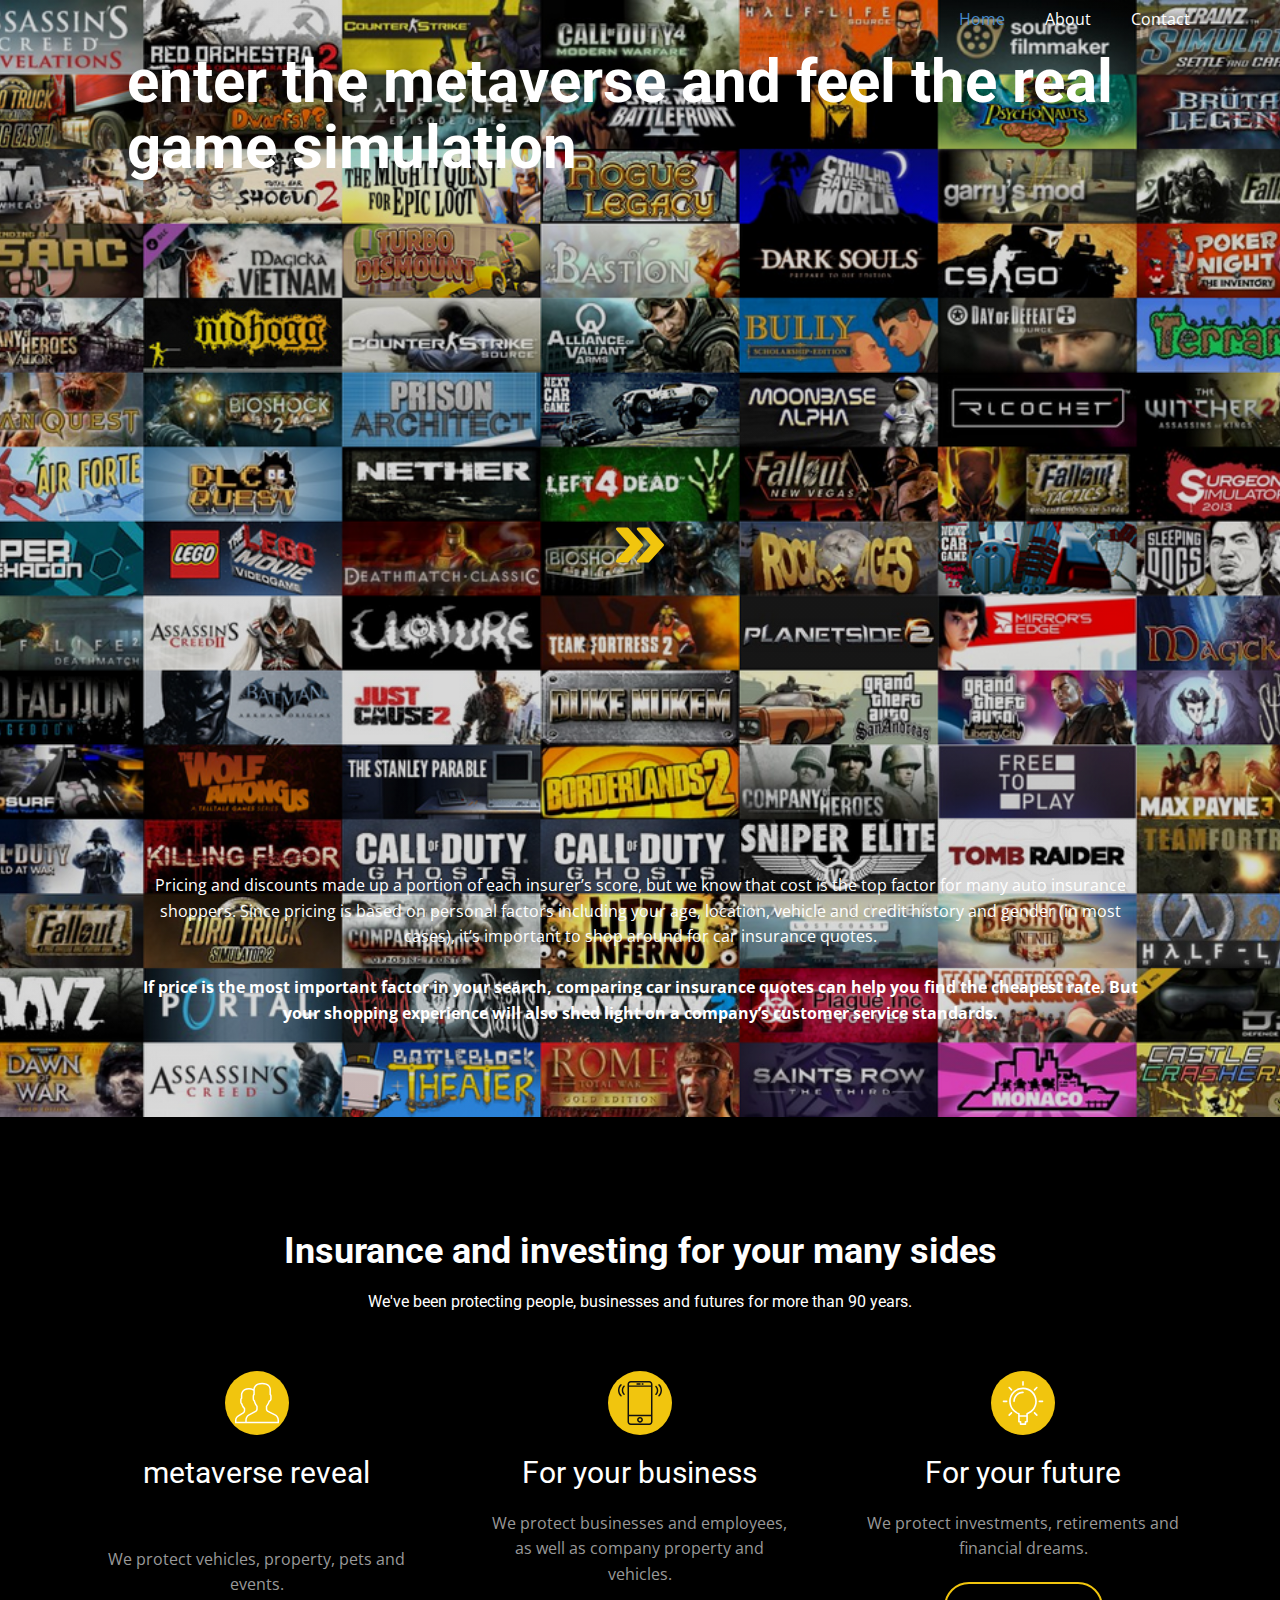
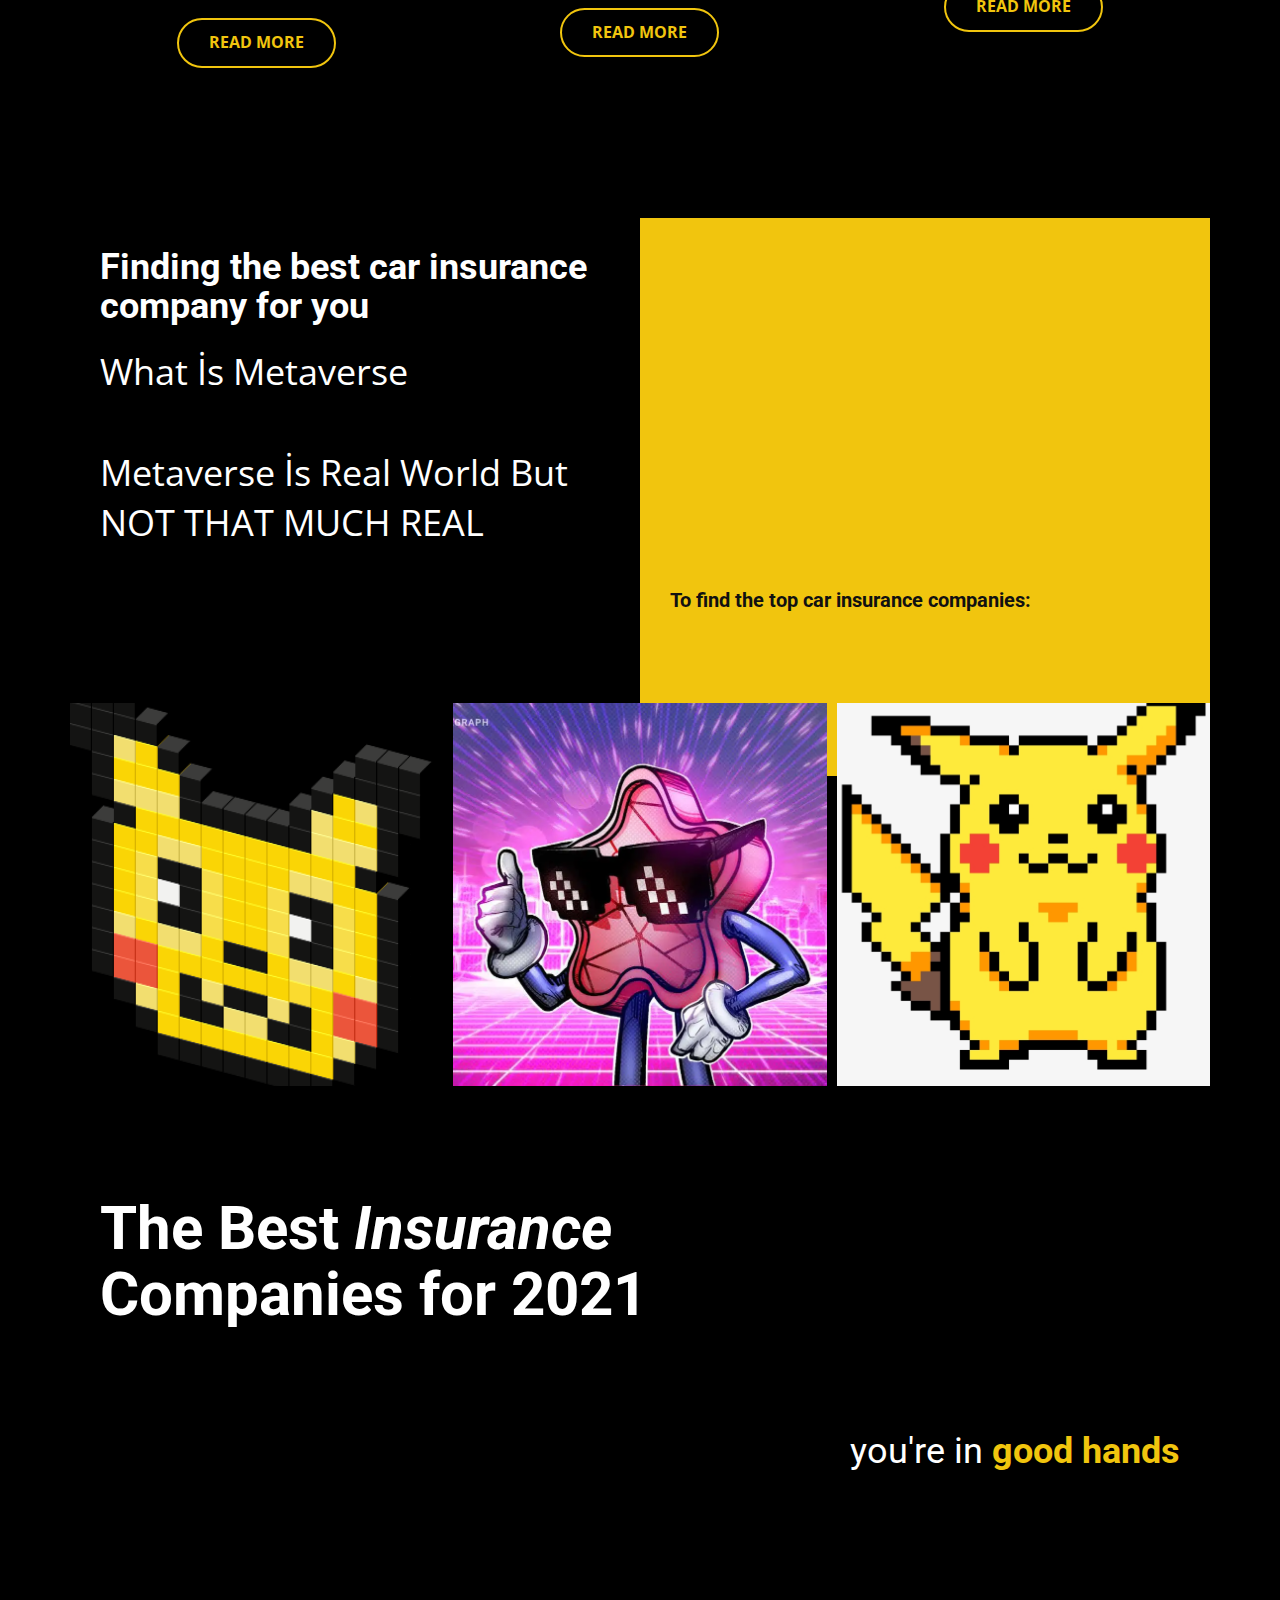
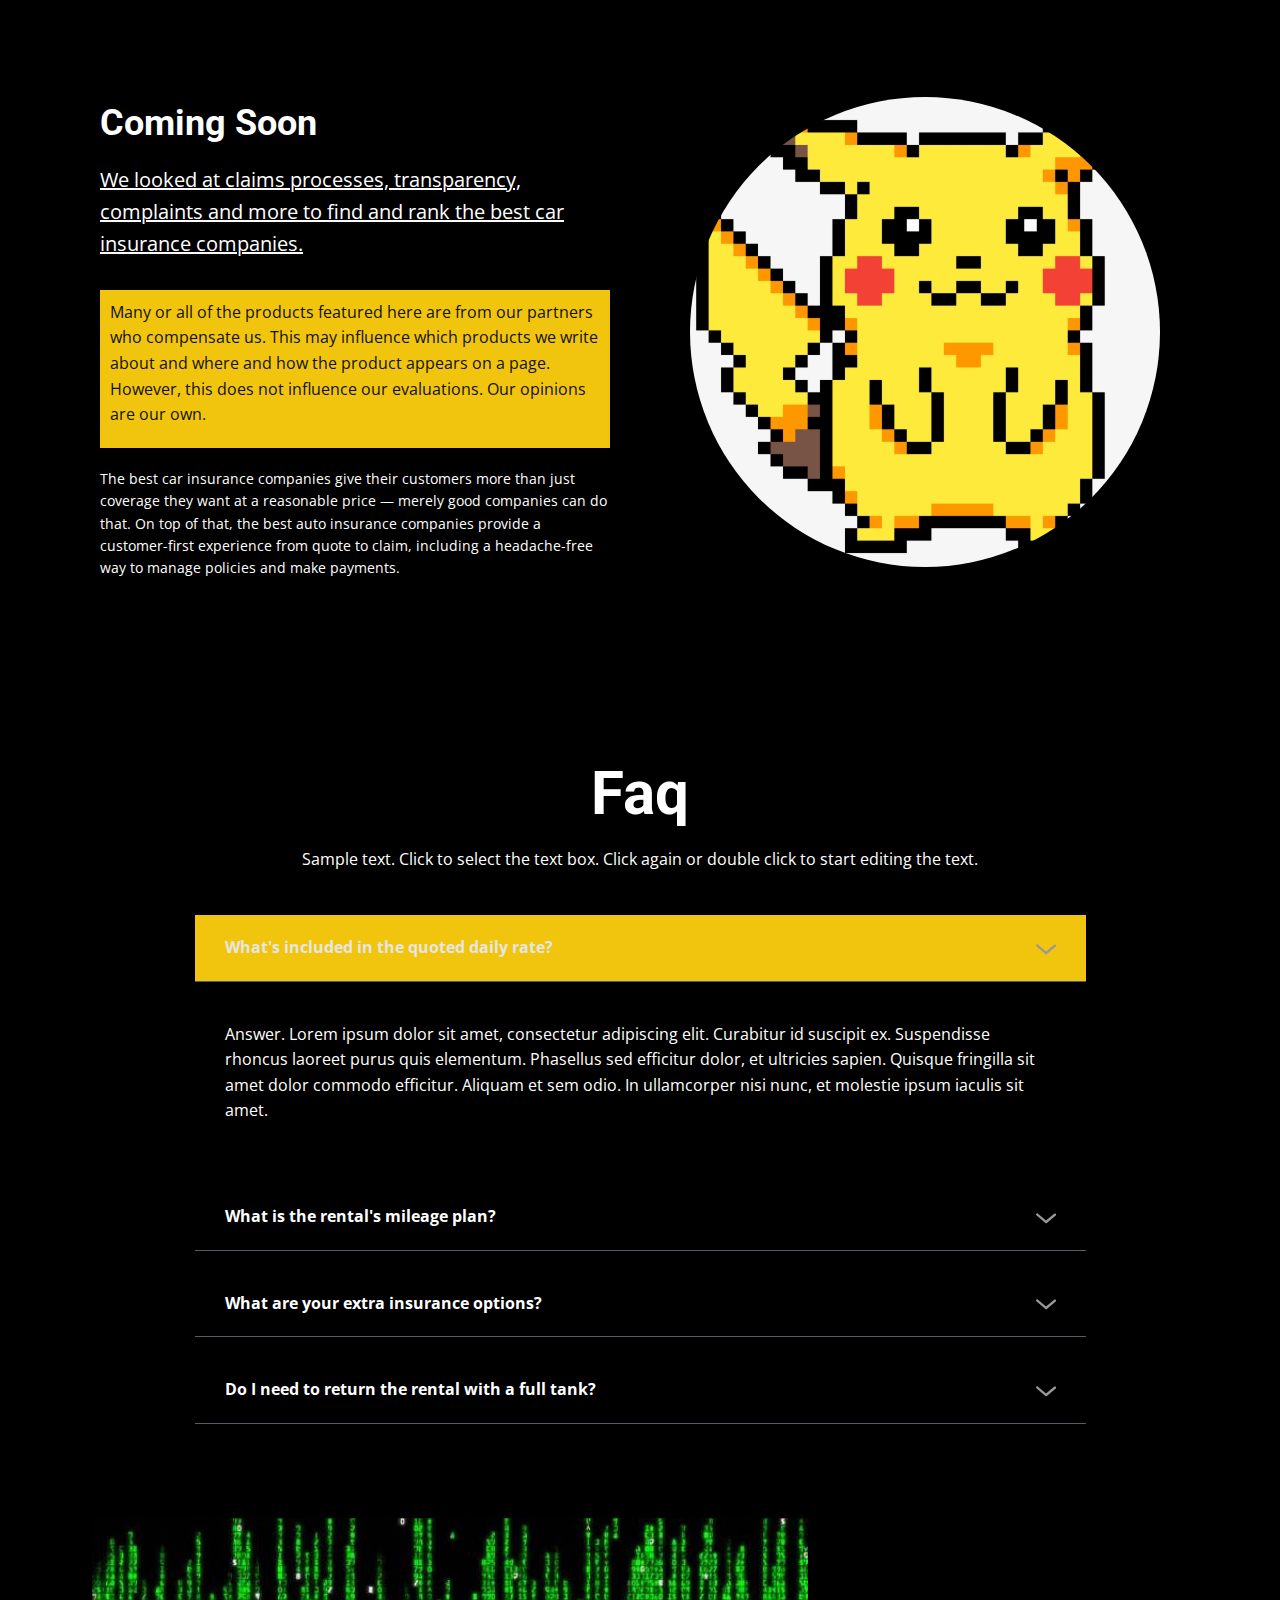
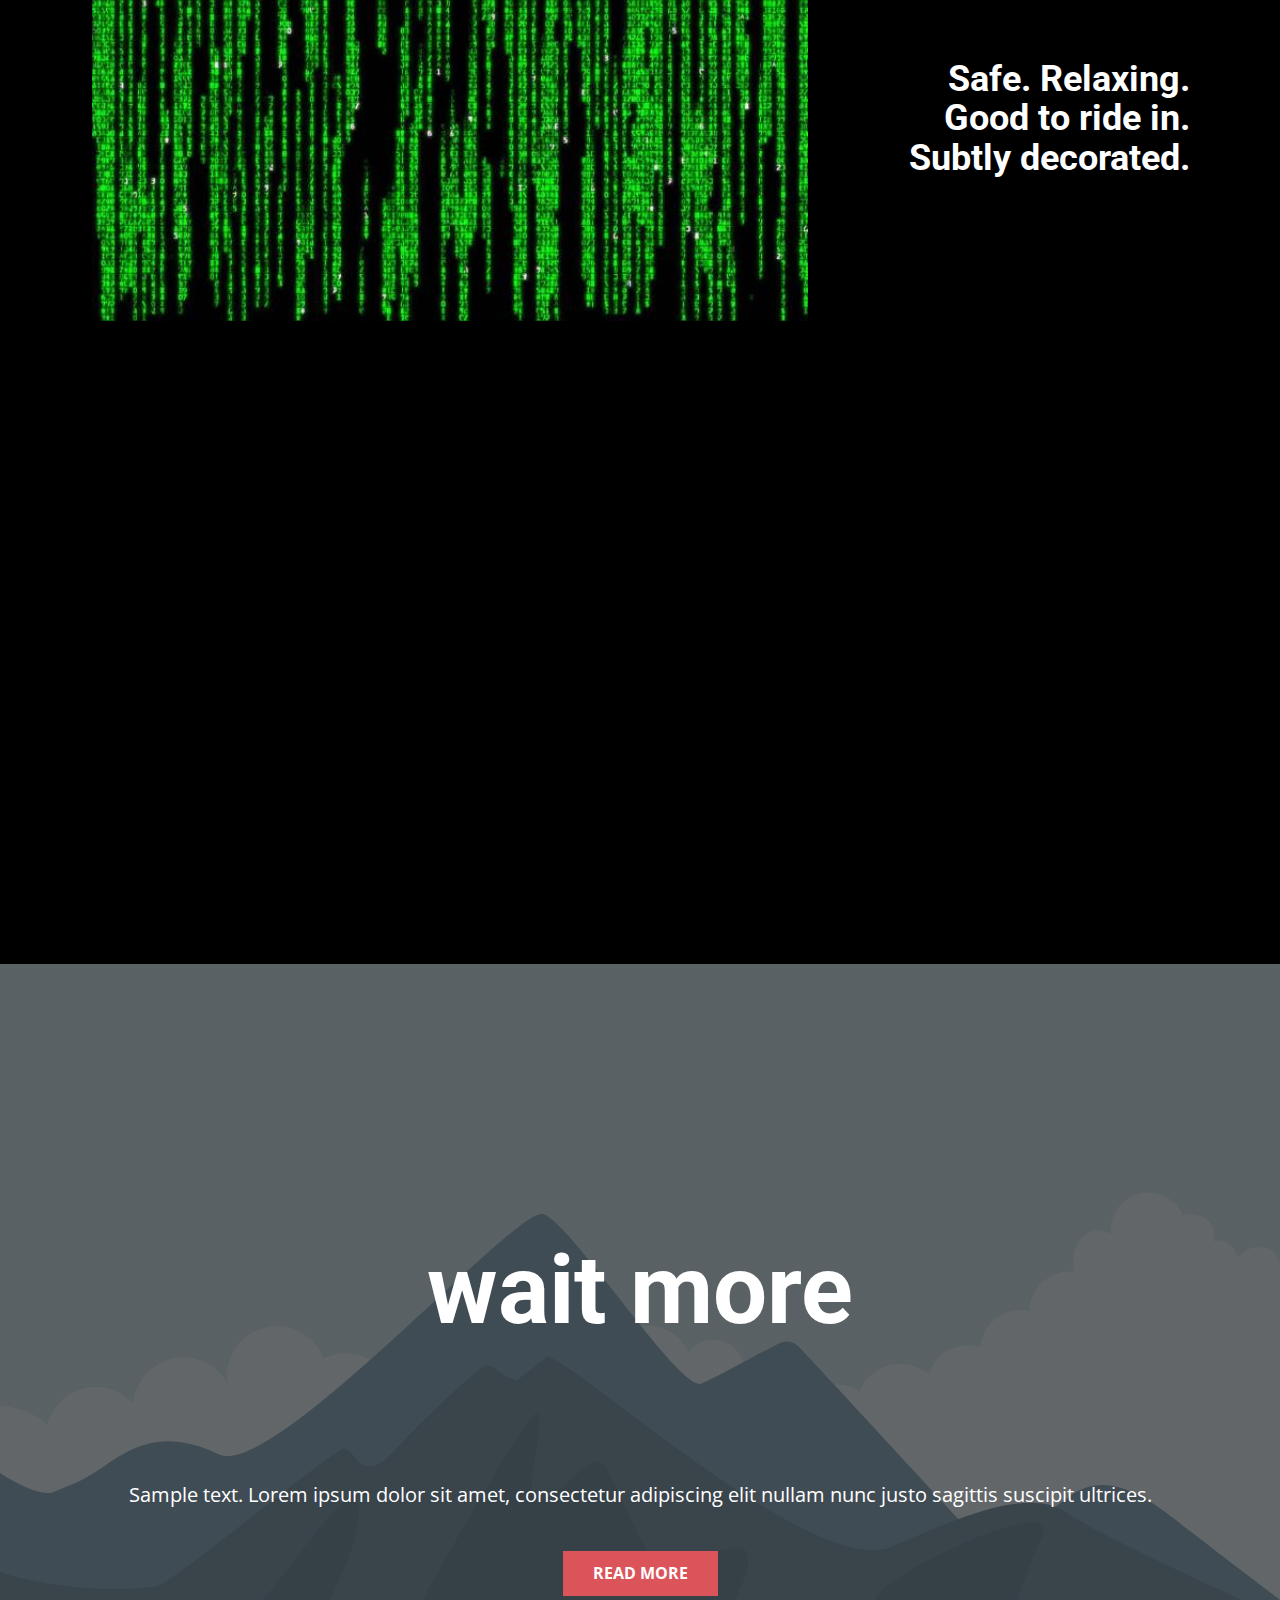
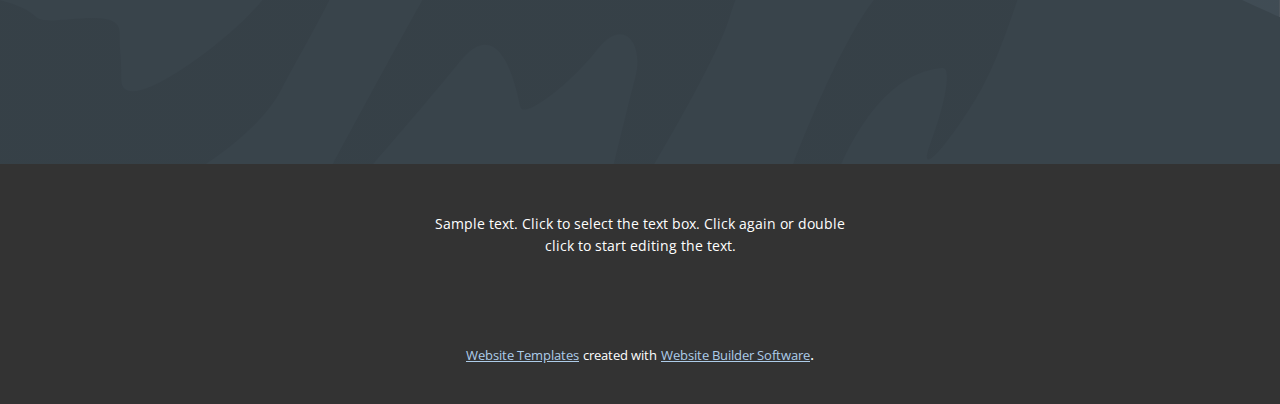
==== commit aab0cf8a: "Add files via upload" ====
--- a/index.html
+++ b/index.html
@@ -23,7 +23,6 @@
     
     
     
-    
     <script type="application/ld+json">{
 		"@context": "http://schema.org",
 		"@type": "Organization",
@@ -33,7 +32,7 @@
     <meta property="og:title" content="Home">
     <meta property="og:type" content="website">
   </head>
-  <body data-home-page="Home.html" data-home-page-title="Home" class="u-body u-overlap u-overlap-contrast u-overlap-transparent"><header class="u-clearfix u-header u-header" id="sec-386a"><div class="u-clearfix u-sheet u-sheet-1">
+  <body data-home-page="Home.html" data-home-page-title="Home" class="u-body u-overlap u-overlap-contrast u-overlap-transparent"><header class="u-clearfix u-header u-header" id="sec-386a"><div class="u-clearfix u-sheet u-valign-bottom u-sheet-1">
         <nav class="u-menu u-menu-dropdown u-offcanvas u-menu-1">
           <div class="menu-collapse" style="font-size: 1rem; letter-spacing: 0px;">
             <a class="u-button-style u-custom-left-right-menu-spacing u-custom-padding-bottom u-custom-top-bottom-menu-spacing u-nav-link u-text-active-palette-1-base u-text-hover-palette-2-base" href="#">
@@ -62,22 +61,22 @@
             <div class="u-black u-menu-overlay u-opacity u-opacity-70"></div>
           </div>
         </nav>
+        <h1 class="u-text u-text-body-alt-color u-text-1"> enter the metaverse and feel the real game simulation<br>
+          <br>
+          <br>
+          <br>
+          <br>
+          <br>
+          <br>
+        </h1>
       </div></header>
-    <section class="u-align-center u-clearfix u-image u-shading u-section-1" id="carousel_f1e4" data-image-width="2048" data-image-height="1365">
-      <div class="u-clearfix u-sheet u-sheet-1">
-        <h1 class="u-text u-text-body-alt-color u-text-1"> enter the metaverse and feel the real game simulation<br>
-          <br>
-          <br>
-          <br>
-          <br>
-          <br>
-          <br>
-        </h1><span class="u-icon u-icon-circle u-text-palette-3-base u-icon-1"><svg class="u-svg-link" preserveAspectRatio="xMidYMin slice" viewBox="0 0 480.026 480.026" style=""><use xmlns:xlink="http://www.w3.org/1999/xlink" xlink:href="#svg-5092"></use></svg><svg class="u-svg-content" viewBox="0 0 480.026 480.026" x="0px" y="0px" id="svg-5092" style="enable-background:new 0 0 480.026 480.026;"><g><g><path d="M475.922,229.325l-144-160c-3.072-3.392-7.36-5.312-11.904-5.312h-96c-6.304,0-12.032,3.712-14.624,9.472    c-2.56,5.792-1.504,12.544,2.72,17.216l134.368,149.312l-134.368,149.28c-4.224,4.704-5.312,11.456-2.72,17.216    c2.592,5.792,8.32,9.504,14.624,9.504h96c4.544,0,8.832-1.952,11.904-5.28l144-160    C481.394,244.653,481.394,235.373,475.922,229.325z"></path>
+    <section class="u-align-center u-clearfix u-image u-shading u-section-1" id="carousel_f1e4" data-image-width="2024" data-image-height="1035">
+      <div class="u-clearfix u-sheet u-sheet-1"><span class="u-icon u-icon-circle u-text-palette-3-base u-icon-1"><svg class="u-svg-link" preserveAspectRatio="xMidYMin slice" viewBox="0 0 480.026 480.026" style=""><use xmlns:xlink="http://www.w3.org/1999/xlink" xlink:href="#svg-5092"></use></svg><svg class="u-svg-content" viewBox="0 0 480.026 480.026" x="0px" y="0px" id="svg-5092" style="enable-background:new 0 0 480.026 480.026;"><g><g><path d="M475.922,229.325l-144-160c-3.072-3.392-7.36-5.312-11.904-5.312h-96c-6.304,0-12.032,3.712-14.624,9.472    c-2.56,5.792-1.504,12.544,2.72,17.216l134.368,149.312l-134.368,149.28c-4.224,4.704-5.312,11.456-2.72,17.216    c2.592,5.792,8.32,9.504,14.624,9.504h96c4.544,0,8.832-1.952,11.904-5.28l144-160    C481.394,244.653,481.394,235.373,475.922,229.325z"></path>
 </g>
 </g><g><g><path d="M267.922,229.325l-144-160c-3.072-3.392-7.36-5.312-11.904-5.312h-96c-6.304,0-12.032,3.712-14.624,9.472    c-2.56,5.792-1.504,12.544,2.72,17.216l134.368,149.312L4.114,389.293c-4.224,4.704-5.312,11.456-2.72,17.216    c2.592,5.792,8.32,9.504,14.624,9.504h96c4.544,0,8.832-1.952,11.904-5.28l144-160    C273.394,244.653,273.394,235.373,267.922,229.325z"></path>
 </g>
 </g></svg></span>
-        <p class="u-text u-text-body-alt-color u-text-2">Pricing and discounts made up a portion of each insurer’s score, but we know that cost is the top factor for many auto insurance shoppers. Since pricing is based on personal factors including your age, location, vehicle and credit history and gender (in most cases), it’s important to shop around for car insurance quotes.<br>
+        <p class="u-text u-text-body-alt-color u-text-1">Pricing and discounts made up a portion of each insurer’s score, but we know that cost is the top factor for many auto insurance shoppers. Since pricing is based on personal factors including your age, location, vehicle and credit history and gender (in most cases), it’s important to shop around for car insurance quotes.<br>
           <br>
           <span style="font-weight: 700;">If price is the most important factor in your search, comparing car insurance quotes can help you find the cheapest rate. But your shopping experience will also shed light on a company’s customer service standards.</span>
         </p>
@@ -121,7 +120,9 @@
 	c1.947,2.201,1.625,5.017,1.623,5.041L47,18.728l0.33,0.298C47.762,19.416,48,19.939,48,20.5v4c0,0.873-0.572,1.637-1.422,1.899
 	l-0.498,0.153l-0.16,0.495c-0.669,2.081-1.622,4.003-2.834,5.713c-0.297,0.421-0.586,0.794-0.837,1.079L42,34.123v4.125
 	c0,1.77,0.983,3.361,2.566,4.153l9.553,4.776C56.513,48.374,58,50.78,58,53.457V55.5z"></path></svg></span>
-                <h5 class="u-text u-text-3">For you and your family</h5>
+                <h3 class="u-text u-text-3">metaverse reveal<br>
+                  <br>
+                </h3>
                 <p class="u-text u-text-grey-40 u-text-4">We protect vehicles, property, pets and events.<br>
                 </p>
                 <a href="https://nicepage.com/wordpress-themes" class="u-border-2 u-border-palette-3-base u-btn u-btn-round u-button-style u-hover-palette-3-base u-none u-radius-25 u-text-hover-white u-text-palette-3-base u-btn-1">read more</a>
@@ -141,7 +142,7 @@
 		c0.195,0.195,0.451,0.293,0.707,0.293s0.512-0.098,0.707-0.293c0.391-0.391,0.391-1.023,0-1.414
 		c-1.237-1.237-1.918-2.885-1.918-4.639S7.775,9.22,9.013,7.983C9.403,7.593,9.403,6.96,9.013,6.569z"></path>
 </g></svg></span>
-                <h5 class="u-text u-text-5">For your business</h5>
+                <h3 class="u-text u-text-5">For your business</h3>
                 <p class="u-text u-text-grey-40 u-text-6">We protect businesses and employees, as well as company property and vehicles.</p>
                 <a href="https://nicepage.com/k/youtube-website-templates" class="u-border-2 u-border-palette-3-base u-btn u-btn-round u-button-style u-hover-palette-3-base u-none u-radius-25 u-text-hover-white u-text-palette-3-base u-btn-2">read more</a>
               </div>
@@ -158,7 +159,7 @@
 		c-0.391-0.391-1.023-0.391-1.414,0s-0.391,1.023,0,1.414L12.15,11.564z"></path><path d="M27,13c-6.617,0-12,5.383-12,12c0,0.553,0.447,1,1,1s1-0.447,1-1c0-5.514,4.486-10,10-10c0.553,0,1-0.447,1-1
 		S27.553,13,27,13z"></path>
 </g></svg></span>
-                <h5 class="u-text u-text-7">For your future</h5>
+                <h3 class="u-text u-text-7">For your future</h3>
                 <p class="u-text u-text-grey-40 u-text-8">We protect investments, retirements and financial dreams.</p>
                 <a href="https://nicepage.com/c/real-estate-website-templates" class="u-border-2 u-border-palette-3-base u-btn u-btn-round u-button-style u-hover-palette-3-base u-none u-radius-25 u-text-hover-white u-text-palette-3-base u-btn-3">read more</a>
               </div>
@@ -191,8 +192,8 @@
         <div class="u-expanded-width u-gallery u-layout-grid u-lightbox u-no-transition u-show-text-on-hover u-gallery-1">
           <div class="u-gallery-inner u-gallery-inner-1">
             <div class="u-effect-fade u-gallery-item">
-              <div class="u-back-slide" data-image-width="1400" data-image-height="1400">
-                <img class="u-back-image u-expanded" src="images/32134.jpg">
+              <div class="u-back-slide" data-image-width="340" data-image-height="431">
+                <img class="u-back-image u-expanded" src="images/571982.png">
               </div>
               <div class="u-over-slide u-shading u-over-slide-1">
                 <h3 class="u-gallery-heading"></h3>
@@ -209,8 +210,8 @@
               </div>
             </div>
             <div class="u-effect-fade u-gallery-item u-gallery-item-3">
-              <div class="u-back-slide" data-image-width="990" data-image-height="994">
-                <img class="u-back-image u-expanded" src="images/32134.png">
+              <div class="u-back-slide" data-image-width="820" data-image-height="1037">
+                <img class="u-back-image u-expanded" src="images/334-3342322_pikachu-pixel-pikachu.jpg">
               </div>
               <div class="u-over-slide u-shading u-over-slide-3">
                 <h3 class="u-gallery-heading"></h3>
@@ -262,7 +263,7 @@
               </div>
               <div class="u-align-center u-container-style u-layout-cell u-shape-rectangle u-size-30 u-layout-cell-2">
                 <div class="u-container-layout u-valign-middle u-container-layout-3">
-                  <div class="u-image u-image-circle u-image-1" data-image-width="512" data-image-height="512"></div>
+                  <div class="u-image u-image-circle u-image-1" data-image-width="820" data-image-height="1037"></div>
                 </div>
               </div>
             </div>
@@ -349,83 +350,15 @@
       </div>
     </section>
     <section class="u-black u-clearfix u-section-8" id="carousel_f5a4">
-      <div class="u-clearfix u-sheet u-sheet-1">
-        <div class="u-clearfix u-expanded-width u-layout-wrap u-layout-wrap-1">
-          <div class="u-layout">
-            <div class="u-layout-row">
-              <div class="u-container-style u-layout-cell u-left-cell u-size-30 u-layout-cell-1">
-                <div class="u-container-layout u-container-layout-1">
-                  <h5 class="u-text u-text-1">Ready to talk?</h5>
-                  <h2 class="u-text u-text-2">Contact Us</h2>
-                  <p class="u-text u-text-3">Massa tempor nec feugiat nisl pretium fusce id velit. Accumsan tortor posuere ac ut. Aenean pharetra magna ac placerat vestibulum lectus. Praesent semper feugiat nibh sed pulvinar. Lorem sed risus ultricies tristique.&nbsp;<br>
-                    <br>Dictumst vestibulum rhoncus est pellentesque elit ullamcorper. Amet dictum sit amet justo donec enim diam vulputate. Ut morbi tincidunt augue interdum velit euismod in pellentesque. Volutpat lacus laoreet non curabitur.
-                  </p>
-                </div>
-              </div>
-              <div class="u-container-style u-layout-cell u-right-cell u-size-30 u-layout-cell-2">
-                <div class="u-container-layout u-valign-top u-container-layout-2">
-                  <div class="u-form u-form-1">
-                    <form action="#" method="POST" class="u-block-49da-12 u-clearfix u-form-spacing-15 u-form-vertical u-inner-form" source="custom"><!-- hidden inputs for siteId and pageId -->
-                      <div class="u-form-group u-form-name">
-                        <label for="name-f798" class="u-form-control-hidden u-label">Name</label>
-                        <input type="text" placeholder="Enter your Name" id="name-f798" name="name" class="u-border-2 u-border-no-left u-border-no-right u-border-no-top u-border-white u-input u-input-rectangle" required="">
-                      </div><!-- always visible -->
-                      <div class="u-form-email u-form-group">
-                        <label for="email-f798" class="u-form-control-hidden u-label">Email</label>
-                        <input type="email" placeholder="Enter a valid email address" id="email-f798" name="email" class="u-border-2 u-border-no-left u-border-no-right u-border-no-top u-border-white u-input u-input-rectangle" required="">
-                      </div>
-                      <div class="u-form-group u-form-message">
-                        <label for="message-f798" class="u-form-control-hidden u-label">Message</label>
-                        <textarea placeholder="Enter your message" rows="4" cols="50" id="message-f798" name="message" class="u-border-2 u-border-no-left u-border-no-right u-border-no-top u-border-white u-input u-input-rectangle" required=""></textarea>
-                      </div>
-                      <div class="u-form-group u-form-submit">
-                        <a href="#" class="u-active-white u-border-2 u-border-active-white u-border-hover-white u-border-palette-3-base u-btn u-btn-round u-btn-submit u-button-style u-hover-palette-3-base u-none u-radius-25 u-text-active-palette-3-base u-text-hover-palette-3-base u-text-palette-3-base u-btn-1">Submit</a>
-                        <input type="submit" value="submit" class="u-form-control-hidden">
-                      </div>
-                      <div class="u-form-send-message u-form-send-success"> Thank you! Your message has been sent. </div>
-                      <div class="u-form-send-error u-form-send-message"> Unable to send your message. Please fix errors then try again. </div>
-                      <input type="hidden" value="" name="recaptchaResponse">
-                    </form>
-                  </div>
-                  <div class="u-social-icons u-spacing-10 u-social-icons-1">
-                    <a class="u-social-url" target="_blank" href=""><span class="u-icon u-icon-circle u-social-facebook u-social-icon u-text-palette-3-base u-icon-1"><svg class="u-svg-link" preserveAspectRatio="xMidYMin slice" viewBox="0 0 112.2 112.2" style=""><use xmlns:xlink="http://www.w3.org/1999/xlink" xlink:href="#svg-5f4f"></use></svg><svg x="0px" y="0px" viewBox="0 0 112.2 112.2" id="svg-5f4f" class="u-svg-content"><path d="M75.5,28.8H65.4c-1.5,0-4,0.9-4,4.3v9.4h13.9l-1.5,15.8H61.4v45.1H42.8V58.3h-8.8V42.4h8.8V32.2 c0-7.4,3.4-18.8,18.8-18.8h13.8v15.4H75.5z"></path></svg></span>
-                    </a>
-                    <a class="u-social-url" target="_blank" href=""><span class="u-icon u-icon-circle u-social-icon u-social-twitter u-text-palette-3-base u-icon-2"><svg class="u-svg-link" preserveAspectRatio="xMidYMin slice" viewBox="0 0 112.2 112.2" style=""><use xmlns:xlink="http://www.w3.org/1999/xlink" xlink:href="#svg-a709"></use></svg><svg x="0px" y="0px" viewBox="0 0 112.2 112.2" id="svg-a709" class="u-svg-content"><path d="M92.2,38.2c0,0.8,0,1.6,0,2.3c0,24.3-18.6,52.4-52.6,52.4c-10.6,0.1-20.2-2.9-28.5-8.2 c1.4,0.2,2.9,0.2,4.4,0.2c8.7,0,16.7-2.9,23-7.9c-8.1-0.2-14.9-5.5-17.3-12.8c1.1,0.2,2.4,0.2,3.4,0.2c1.6,0,3.3-0.2,4.8-0.7 c-8.4-1.6-14.9-9.2-14.9-18c0-0.2,0-0.2,0-0.2c2.5,1.4,5.4,2.2,8.4,2.3c-5-3.3-8.3-8.9-8.3-15.4c0-3.4,1-6.5,2.5-9.2 c9.1,11.1,22.7,18.5,38,19.2c-0.2-1.4-0.4-2.8-0.4-4.3c0.1-10,8.3-18.2,18.5-18.2c5.4,0,10.1,2.2,13.5,5.7c4.3-0.8,8.1-2.3,11.7-4.5 c-1.4,4.3-4.3,7.9-8.1,10.1c3.7-0.4,7.3-1.4,10.6-2.9C98.9,32.3,95.7,35.5,92.2,38.2z"></path></svg></span>
-                    </a>
-                    <a class="u-social-url" target="_blank" href=""><span class="u-icon u-icon-circle u-social-icon u-social-instagram u-text-palette-3-base u-icon-3"><svg class="u-svg-link" preserveAspectRatio="xMidYMin slice" viewBox="0 0 112.2 112.2" style=""><use xmlns:xlink="http://www.w3.org/1999/xlink" xlink:href="#svg-0b43"></use></svg><svg x="0px" y="0px" viewBox="0 0 112.2 112.2" id="svg-0b43" class="u-svg-content"><path d="M55.9,32.9c-12.8,0-23.2,10.4-23.2,23.2s10.4,23.2,23.2,23.2s23.2-10.4,23.2-23.2S68.7,32.9,55.9,32.9z M55.9,69.4c-7.4,0-13.3-6-13.3-13.3c-0.1-7.4,6-13.3,13.3-13.3s13.3,6,13.3,13.3C69.3,63.5,63.3,69.4,55.9,69.4z"></path><path d="M79.7,26.8c-3,0-5.4,2.5-5.4,5.4s2.5,5.4,5.4,5.4c3,0,5.4-2.5,5.4-5.4S82.7,26.8,79.7,26.8z"></path><path d="M78.2,11H33.5C21,11,10.8,21.3,10.8,33.7v44.7c0,12.6,10.2,22.8,22.7,22.8h44.7c12.6,0,22.7-10.2,22.7-22.7 V33.7C100.8,21.1,90.6,11,78.2,11z M91,78.4c0,7.1-5.8,12.8-12.8,12.8H33.5c-7.1,0-12.8-5.8-12.8-12.8V33.7 c0-7.1,5.8-12.8,12.8-12.8h44.7c7.1,0,12.8,5.8,12.8,12.8V78.4z"></path></svg></span>
-                    </a>
-                  </div>
-                </div>
-              </div>
-            </div>
-          </div>
-        </div>
-      </div>
+      <div class="u-clearfix u-sheet u-sheet-1"></div>
     </section>
     <section class="u-align-center u-clearfix u-image u-shading u-section-9" src="" data-image-width="256" data-image-height="256" id="sec-b7e1">
-      <div class="u-clearfix u-sheet u-valign-middle u-sheet-1">
-        <h1 class="u-text u-text-default u-title u-text-1">INTUITIVE</h1>
+      <div class="u-clearfix u-sheet u-sheet-1">
+        <h1 class="u-text u-text-default u-title u-text-1">wait more<br>
+          <br>
+        </h1>
         <p class="u-large-text u-text u-text-default u-text-variant u-text-2">Sample text. Lorem ipsum dolor sit amet, consectetur adipiscing elit nullam nunc justo sagittis suscipit ultrices.</p>
         <a href="#" class="u-btn u-button-style u-palette-2-base u-btn-1">Read More</a>
-      </div>
-    </section>
-    <section class="u-clearfix u-section-10" id="sec-30d0">
-      <div class="u-clearfix u-sheet u-sheet-1">
-        <div class="u-clearfix u-expanded-width u-layout-wrap u-layout-wrap-1">
-          <div class="u-layout">
-            <div class="u-layout-row">
-              <div class="u-container-style u-image u-layout-cell u-size-30 u-image-1" data-image-width="400" data-image-height="265">
-                <div class="u-container-layout u-container-layout-1"></div>
-              </div>
-              <div class="u-align-center u-container-style u-layout-cell u-size-30 u-layout-cell-2">
-                <div class="u-container-layout u-valign-middle u-container-layout-2">
-                  <h2 class="u-text u-text-default u-text-1">Sample Headline</h2>
-                  <p class="u-text u-text-2">Sample text. Click to select the text box. Click again or double click to start editing the text.</p>
-                </div>
-              </div>
-            </div>
-          </div>
-        </div>
       </div>
     </section>
     
--- a/nicepage.css
+++ b/nicepage.css
@@ -35527,11 +35527,11 @@
 }
 
 .u-header .u-sheet-1 {
-  min-height: 80px;
+  min-height: 577px;
 }
 
 .u-header .u-menu-1 {
-  margin: 22px 0 22px auto;
+  margin: 1px 0 0 auto;
 }
 
 .u-header .u-nav-1 {
@@ -35542,14 +35542,33 @@
 .u-header .u-nav-2 {
   font-size: 1.25rem;
 }
+
+.u-header .u-text-1 {
+  font-size: 3.75rem;
+  font-weight: 700;
+  margin: 12px 57px 0;
+}
 @media (max-width: 1199px) {
   .u-header .u-menu-1 {
     width: auto;
   }
-}
-
-
-
+
+  .u-header .u-text-1 {
+    margin-right: 0;
+    margin-left: 0;
+  }
+}
+
+@media (max-width: 767px) {
+  .u-header .u-text-1 {
+    margin-bottom: 60px;
+  }
+}
+@media (max-width: 575px) {
+  .u-header .u-text-1 {
+    font-size: 1.875rem;
+  }
+}
  .u-footer {
   background-image: none;
 }
--- a/Home.css
+++ b/Home.css
@@ -1,27 +1,21 @@
  .u-section-1 {
-  background-image: linear-gradient(0deg, rgba(0,0,0,0.15), rgba(0,0,0,0.15)), url("images/31231451.jpg");
+  background-image: linear-gradient(0deg, rgba(0,0,0,0.15), rgba(0,0,0,0.15)), url("images/a3212313.png");
   background-position: 50% 50%;
 }
 
 .u-section-1 .u-sheet-1 {
-  min-height: 937px;
-}
-
-.u-section-1 .u-text-1 {
-  font-size: 3.75rem;
-  font-weight: 700;
-  margin: 124px 57px 0;
+  min-height: 1117px;
 }
 
 .u-section-1 .u-icon-1 {
   height: 48px;
   width: 48px;
-  margin: 55px auto 0;
-}
-
-.u-section-1 .u-text-2 {
+  margin: 521px auto 0;
+}
+
+.u-section-1 .u-text-1 {
   font-weight: 400;
-  margin: 338px 72px 60px;
+  margin: 304px 72px 60px;
 }
 
 @media (max-width: 1199px) {
@@ -30,10 +24,6 @@
   }
 
   .u-section-1 .u-text-1 {
-    margin-top: 306px;
-  }
-
-  .u-section-1 .u-text-2 {
     width: 854px;
     margin-left: 0;
     margin-right: 0;
@@ -46,10 +36,6 @@
   }
 
   .u-section-1 .u-text-1 {
-    font-size: 3rem;
-  }
-
-  .u-section-1 .u-text-2 {
     width: 720px;
   }
 }
@@ -59,7 +45,7 @@
     min-height: 443px;
   }
 
-  .u-section-1 .u-text-2 {
+  .u-section-1 .u-text-1 {
     width: 540px;
   }
 }
@@ -70,14 +56,6 @@
   }
 
   .u-section-1 .u-text-1 {
-    font-size: 2.25rem;
-    width: auto;
-    margin-top: 110px;
-    margin-left: 0;
-    margin-right: 0;
-  }
-
-  .u-section-1 .u-text-2 {
     width: 340px;
   }
 } .u-section-2 {
@@ -125,8 +103,8 @@
 }
 
 .u-section-2 .u-text-3 {
-  font-size: 1.5rem;
-  font-weight: 700;
+  font-size: 1.875rem;
+  font-weight: normal;
   margin: 20px 8px 0;
 }
 
@@ -153,8 +131,8 @@
 }
 
 .u-section-2 .u-text-5 {
-  font-size: 1.5rem;
-  font-weight: 700;
+  font-size: 1.875rem;
+  font-weight: normal;
   margin: 20px 8px 0;
 }
 
@@ -182,8 +160,8 @@
 }
 
 .u-section-2 .u-text-7 {
-  font-size: 1.5rem;
-  font-weight: 700;
+  font-size: 1.875rem;
+  font-weight: normal;
   margin: 20px 8px 0;
 }
 
@@ -269,6 +247,18 @@
 
   .u-section-2 .u-text-2 {
     width: 340px;
+  }
+
+  .u-section-2 .u-text-3 {
+    font-size: 1.5rem;
+  }
+
+  .u-section-2 .u-text-5 {
+    font-size: 1.5rem;
+  }
+
+  .u-section-2 .u-text-7 {
+    font-size: 1.5rem;
   }
 } .u-section-3 {
   background-image: none;
@@ -318,9 +308,9 @@
 }
 
 .u-section-3 .u-gallery-1 {
-  height: 418px;
-  margin-top: -128px;
-  margin-bottom: 40px;
+  height: 383px;
+  margin-top: -73px;
+  margin-bottom: 20px;
 }
 
 .u-section-3 .u-gallery-inner-1 {
@@ -371,7 +361,7 @@
   }
 
   .u-section-3 .u-gallery-1 {
-    height: 345px;
+    height: 315px;
   }
 }
 
@@ -393,7 +383,7 @@
   }
 
   .u-section-3 .u-gallery-1 {
-    height: 793px;
+    height: 724px;
   }
 
   .u-section-3 .u-gallery-inner-1 {
@@ -417,7 +407,7 @@
   }
 
   .u-section-3 .u-gallery-1 {
-    height: 1784px;
+    height: 1629px;
   }
 
   .u-section-3 .u-gallery-inner-1 {
@@ -431,7 +421,7 @@
   }
 
   .u-section-3 .u-gallery-1 {
-    height: 1123px;
+    height: 1026px;
   }
 } .u-section-4 {
   background-image: none;
@@ -593,7 +583,7 @@
 .u-section-5 .u-image-1 {
   width: 470px;
   height: 470px;
-  background-image: url("images/424234.png");
+  background-image: url("images/334-3342322_pikachu-pixel-pikachu.jpg");
   background-position: 50% 50%;
   margin: 0 auto;
 }
@@ -941,149 +931,22 @@
   min-height: 613px;
 }
 
-.u-section-8 .u-layout-wrap-1 {
-  margin: 67px auto 67px 0;
-}
-
-.u-section-8 .u-layout-cell-1 {
-  min-height: 480px;
-}
-
-.u-section-8 .u-container-layout-1 {
-  padding: 20px 60px 20px 20px;
-}
-
-.u-section-8 .u-text-1 {
-  margin-top: 0;
-  margin-bottom: 0;
-}
-
-.u-section-8 .u-text-2 {
-  margin-bottom: 0;
-  font-weight: 700;
-  font-size: 2.25rem;
-}
-
-.u-section-8 .u-text-3 {
-  font-size: 1.125rem;
-}
-
-.u-section-8 .u-layout-cell-2 {
-  min-height: 480px;
-}
-
-.u-section-8 .u-container-layout-2 {
-  padding: 20px;
-}
-
-.u-section-8 .u-form-1 {
-  height: 312px;
-  width: 530px;
-  margin: 0;
-}
-
-.u-section-8 .u-btn-1 {
-  border-style: solid;
-  font-weight: 700;
-  text-transform: uppercase;
-}
-
-.u-section-8 .u-social-icons-1 {
-  white-space: nowrap;
-  height: 26px;
-  min-height: 16px;
-  width: 98px;
-  min-width: 68px;
-  margin: 60px auto 0 0;
-}
-
-.u-section-8 .u-icon-1 {
-  height: 100%;
-}
-
-.u-section-8 .u-icon-2 {
-  height: 100%;
-}
-
-.u-section-8 .u-icon-3 {
-  height: 100%;
-}
-
 @media (max-width: 1199px) {
   .u-section-8 .u-sheet-1 {
     min-height: 529px;
   }
-
-  .u-section-8 .u-layout-wrap-1 {
-    margin-right: initial;
-    margin-left: initial;
-  }
-
-  .u-section-8 .u-layout-cell-1 {
-    min-height: 396px;
-  }
-
-  .u-section-8 .u-text-1 {
-    position: relative;
-  }
-
-  .u-section-8 .u-text-2 {
-    position: relative;
-  }
-
-  .u-section-8 .u-text-3 {
-    position: relative;
-  }
-
-  .u-section-8 .u-layout-cell-2 {
-    min-height: 396px;
-  }
-
-  .u-section-8 .u-form-1 {
-    width: 430px;
-  }
-
-  .u-section-8 .u-social-icons-1 {
-    margin-right: NaNpx;
-  }
 }
 
 @media (max-width: 991px) {
   .u-section-8 .u-sheet-1 {
     min-height: 233px;
   }
-
-  .u-section-8 .u-layout-cell-1 {
-    min-height: 100px;
-  }
-
-  .u-section-8 .u-container-layout-1 {
-    padding-right: 30px;
-  }
-
-  .u-section-8 .u-layout-cell-2 {
-    min-height: 100px;
-  }
-
-  .u-section-8 .u-form-1 {
-    width: 320px;
-  }
 }
 
 @media (max-width: 767px) {
   .u-section-8 .u-sheet-1 {
     min-height: 333px;
   }
-
-  .u-section-8 .u-container-layout-1 {
-    padding-right: 10px;
-    padding-left: 10px;
-  }
-
-  .u-section-8 .u-container-layout-2 {
-    padding-left: 10px;
-    padding-right: 10px;
-  }
 } .u-section-9 {
   background-image: linear-gradient(0deg, rgba(0,0,0,0.55), rgba(0,0,0,0.55)), url("[data-uri]");
   background-position: 50% 50%;
@@ -1096,7 +959,7 @@
 .u-section-9 .u-text-1 {
   font-size: 6rem;
   font-weight: 700;
-  margin: 60px auto 0;
+  margin: 274px auto 0;
 }
 
 .u-section-9 .u-text-2 {
@@ -1136,99 +999,4 @@
   .u-section-9 .u-text-1 {
     font-size: 3.75rem;
   }
-}.u-section-10 .u-sheet-1 {
-  min-height: 500px;
-}
-
-.u-section-10 .u-layout-wrap-1 {
-  margin-top: 60px;
-  margin-bottom: 60px;
-}
-
-.u-section-10 .u-image-1 {
-  min-height: 400px;
-  background-image: url("[data-uri]");
-  background-position: 50% 50%;
-}
-
-.u-section-10 .u-container-layout-1 {
-  padding: 30px;
-}
-
-.u-section-10 .u-layout-cell-2 {
-  min-height: 400px;
-}
-
-.u-section-10 .u-container-layout-2 {
-  padding: 30px;
-}
-
-.u-section-10 .u-text-1 {
-  margin: 0 auto;
-}
-
-.u-section-10 .u-text-2 {
-  margin: 20px 0 0;
-}
-
-@media (max-width: 1199px) {
-  .u-section-10 .u-sheet-1 {
-    min-height: 430px;
-  }
-
-  .u-section-10 .u-layout-wrap-1 {
-    position: relative;
-  }
-
-  .u-section-10 .u-image-1 {
-    min-height: 330px;
-  }
-
-  .u-section-10 .u-layout-cell-2 {
-    min-height: 330px;
-  }
-}
-
-@media (max-width: 991px) {
-  .u-section-10 .u-sheet-1 {
-    min-height: 353px;
-  }
-
-  .u-section-10 .u-image-1 {
-    min-height: 253px;
-  }
-
-  .u-section-10 .u-layout-cell-2 {
-    min-height: 100px;
-  }
-}
-
-@media (max-width: 767px) {
-  .u-section-10 .u-sheet-1 {
-    min-height: 580px;
-  }
-
-  .u-section-10 .u-image-1 {
-    min-height: 380px;
-  }
-
-  .u-section-10 .u-container-layout-1 {
-    padding-left: 10px;
-    padding-right: 10px;
-  }
-
-  .u-section-10 .u-container-layout-2 {
-    padding-left: 10px;
-    padding-right: 10px;
-  }
-}
-
-@media (max-width: 575px) {
-  .u-section-10 .u-sheet-1 {
-    min-height: 439px;
-  }
-
-  .u-section-10 .u-image-1 {
-    min-height: 239px;
-  }
 }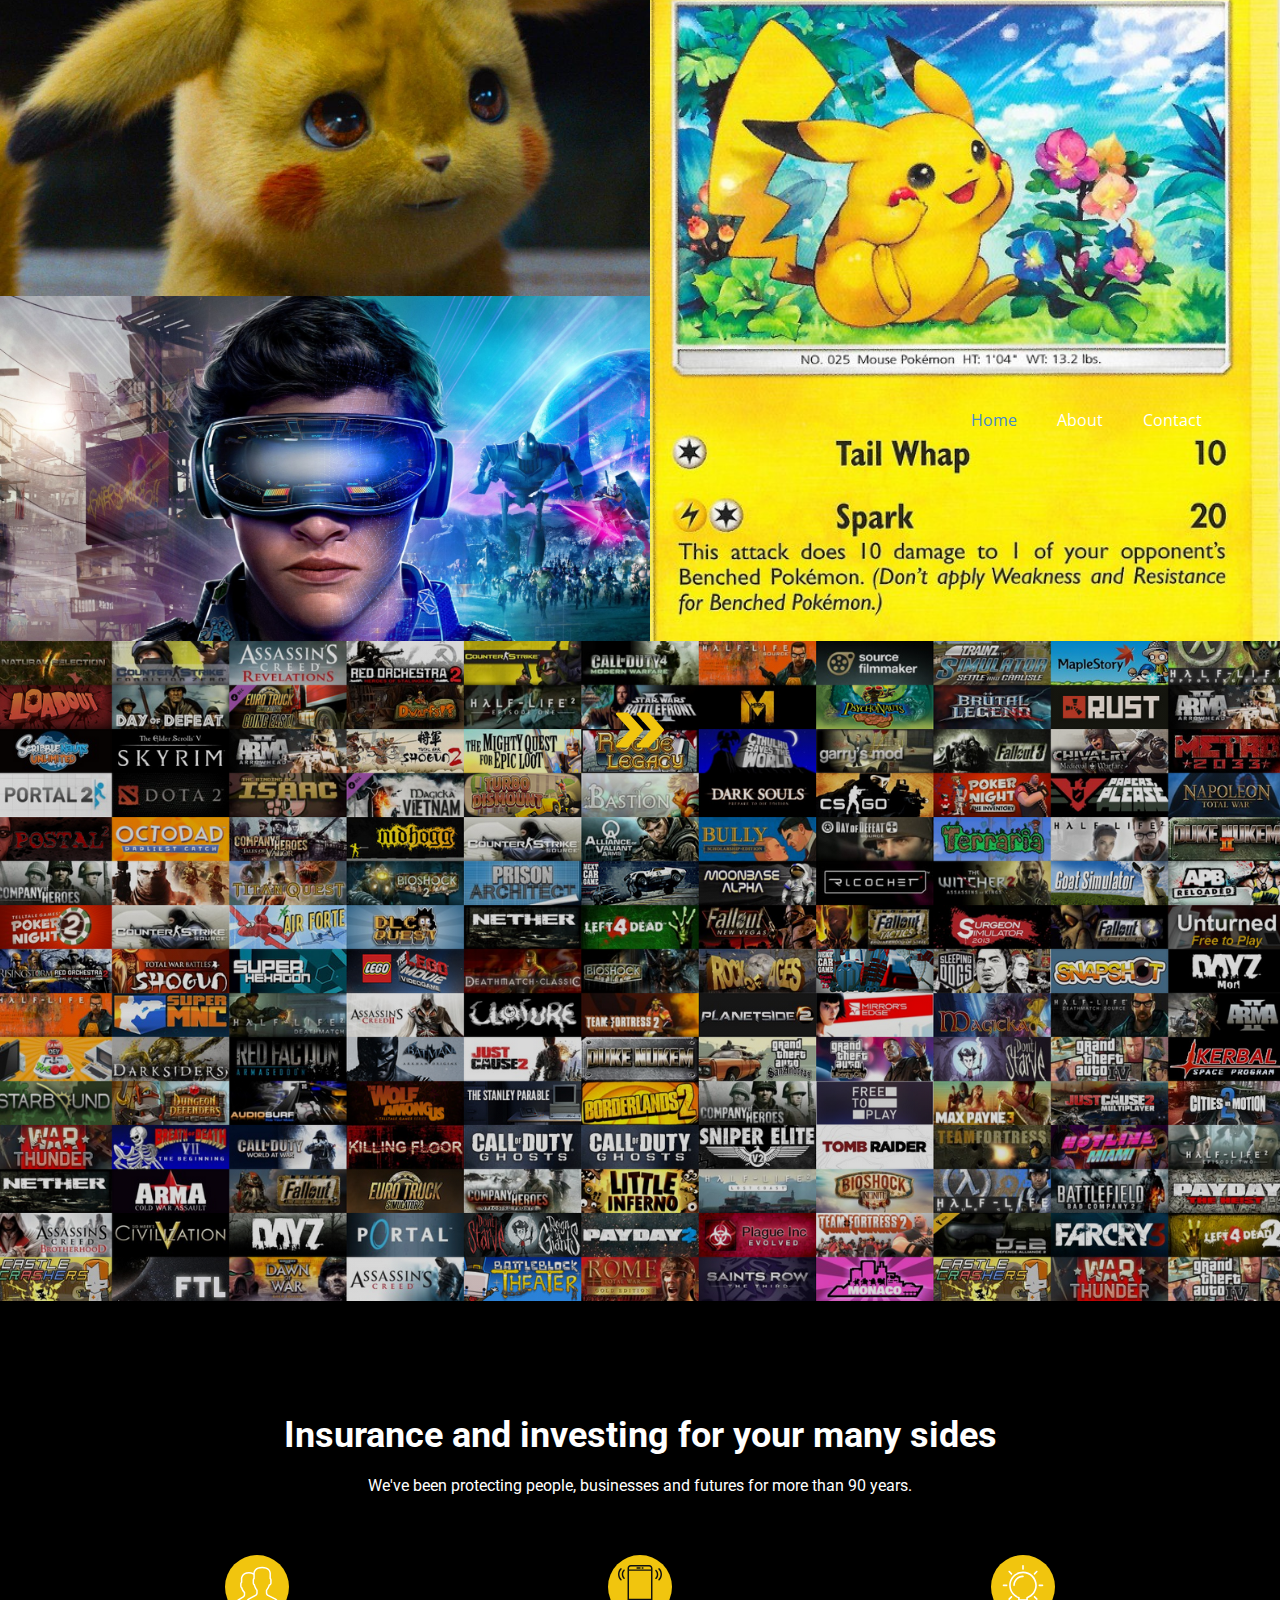
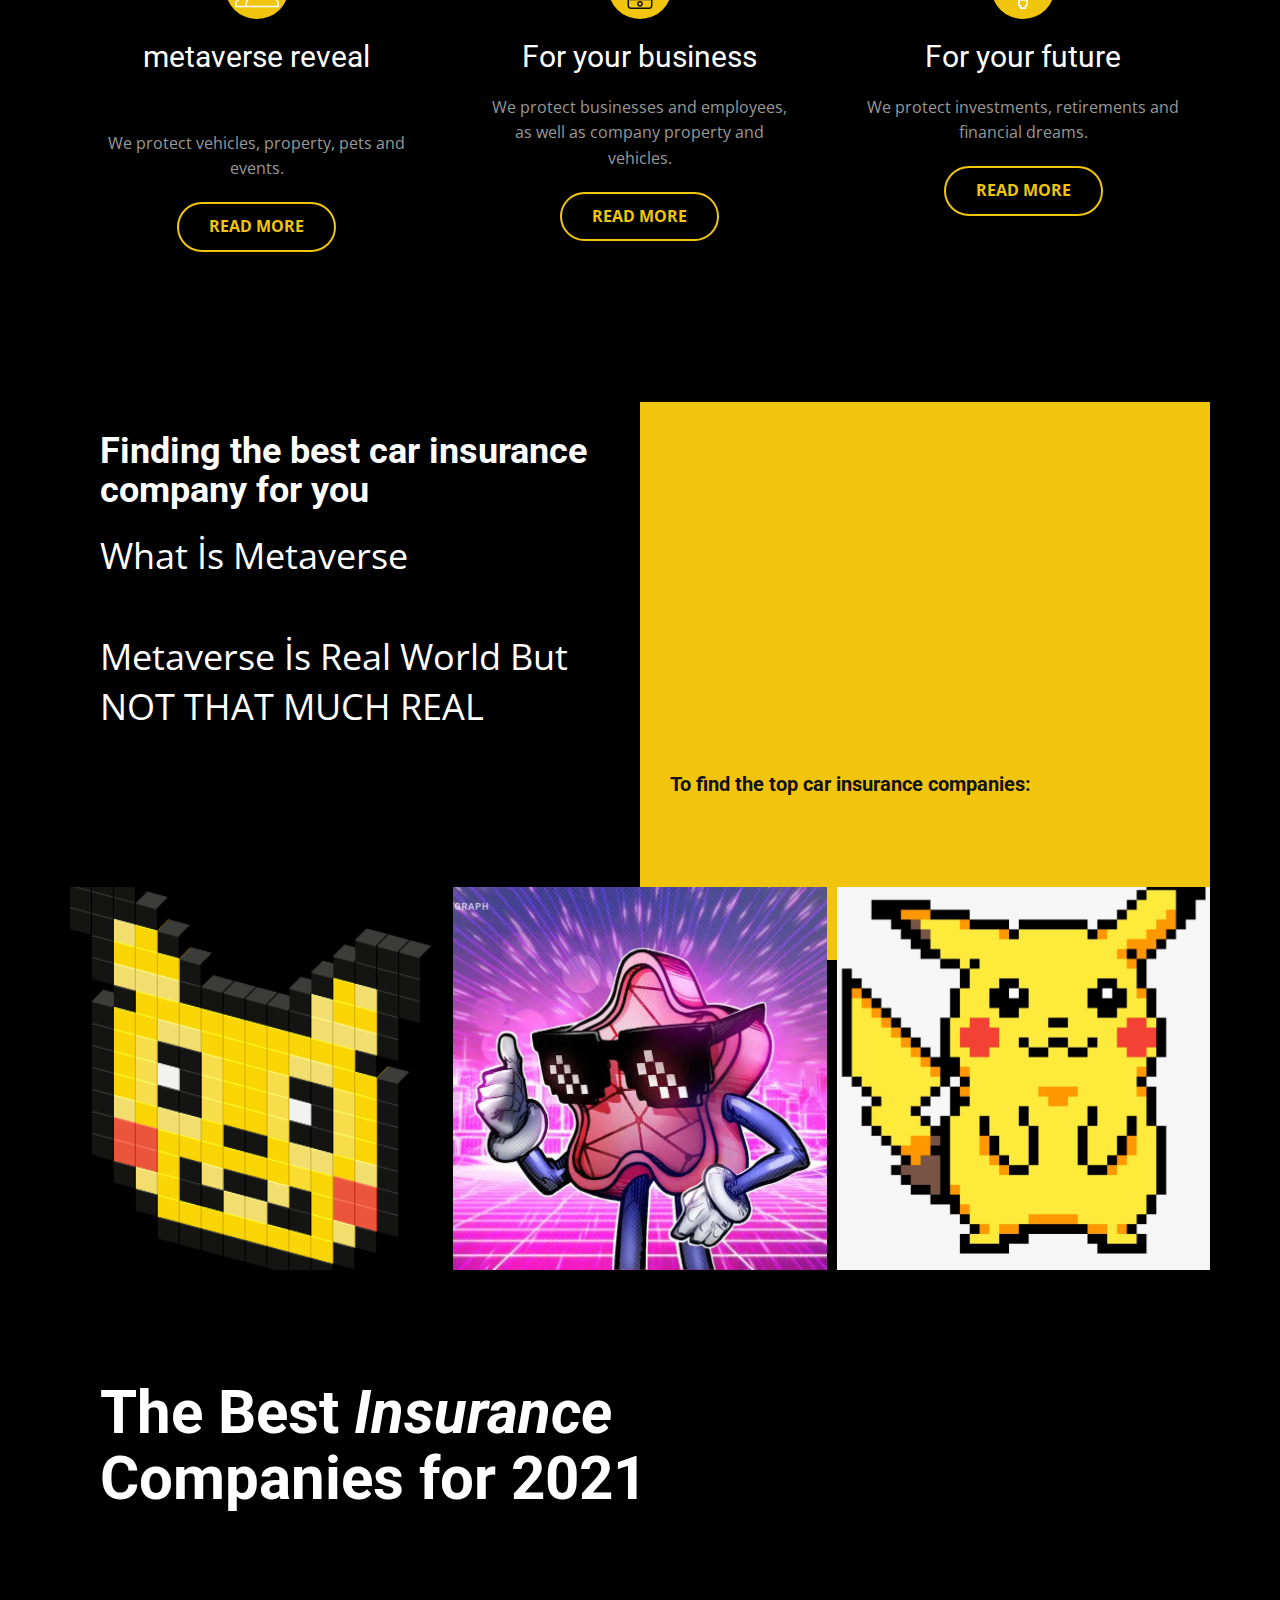
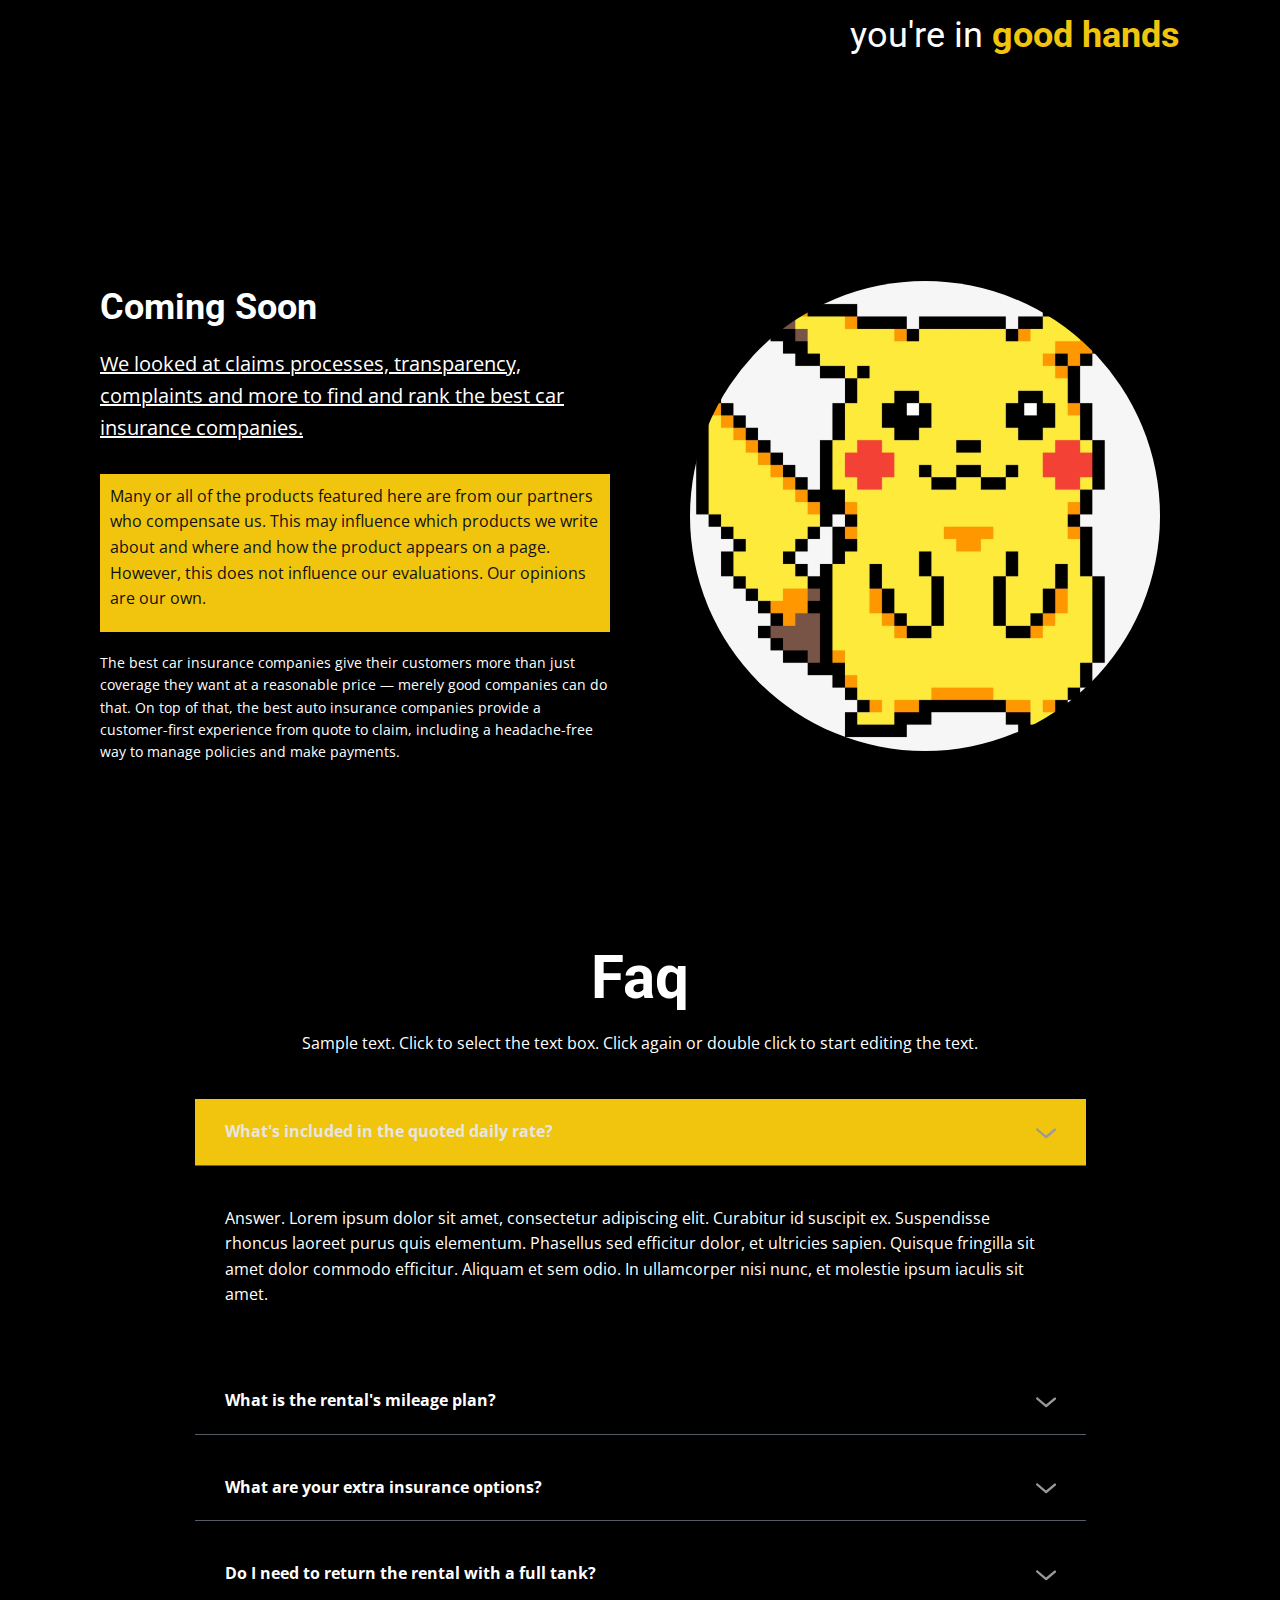
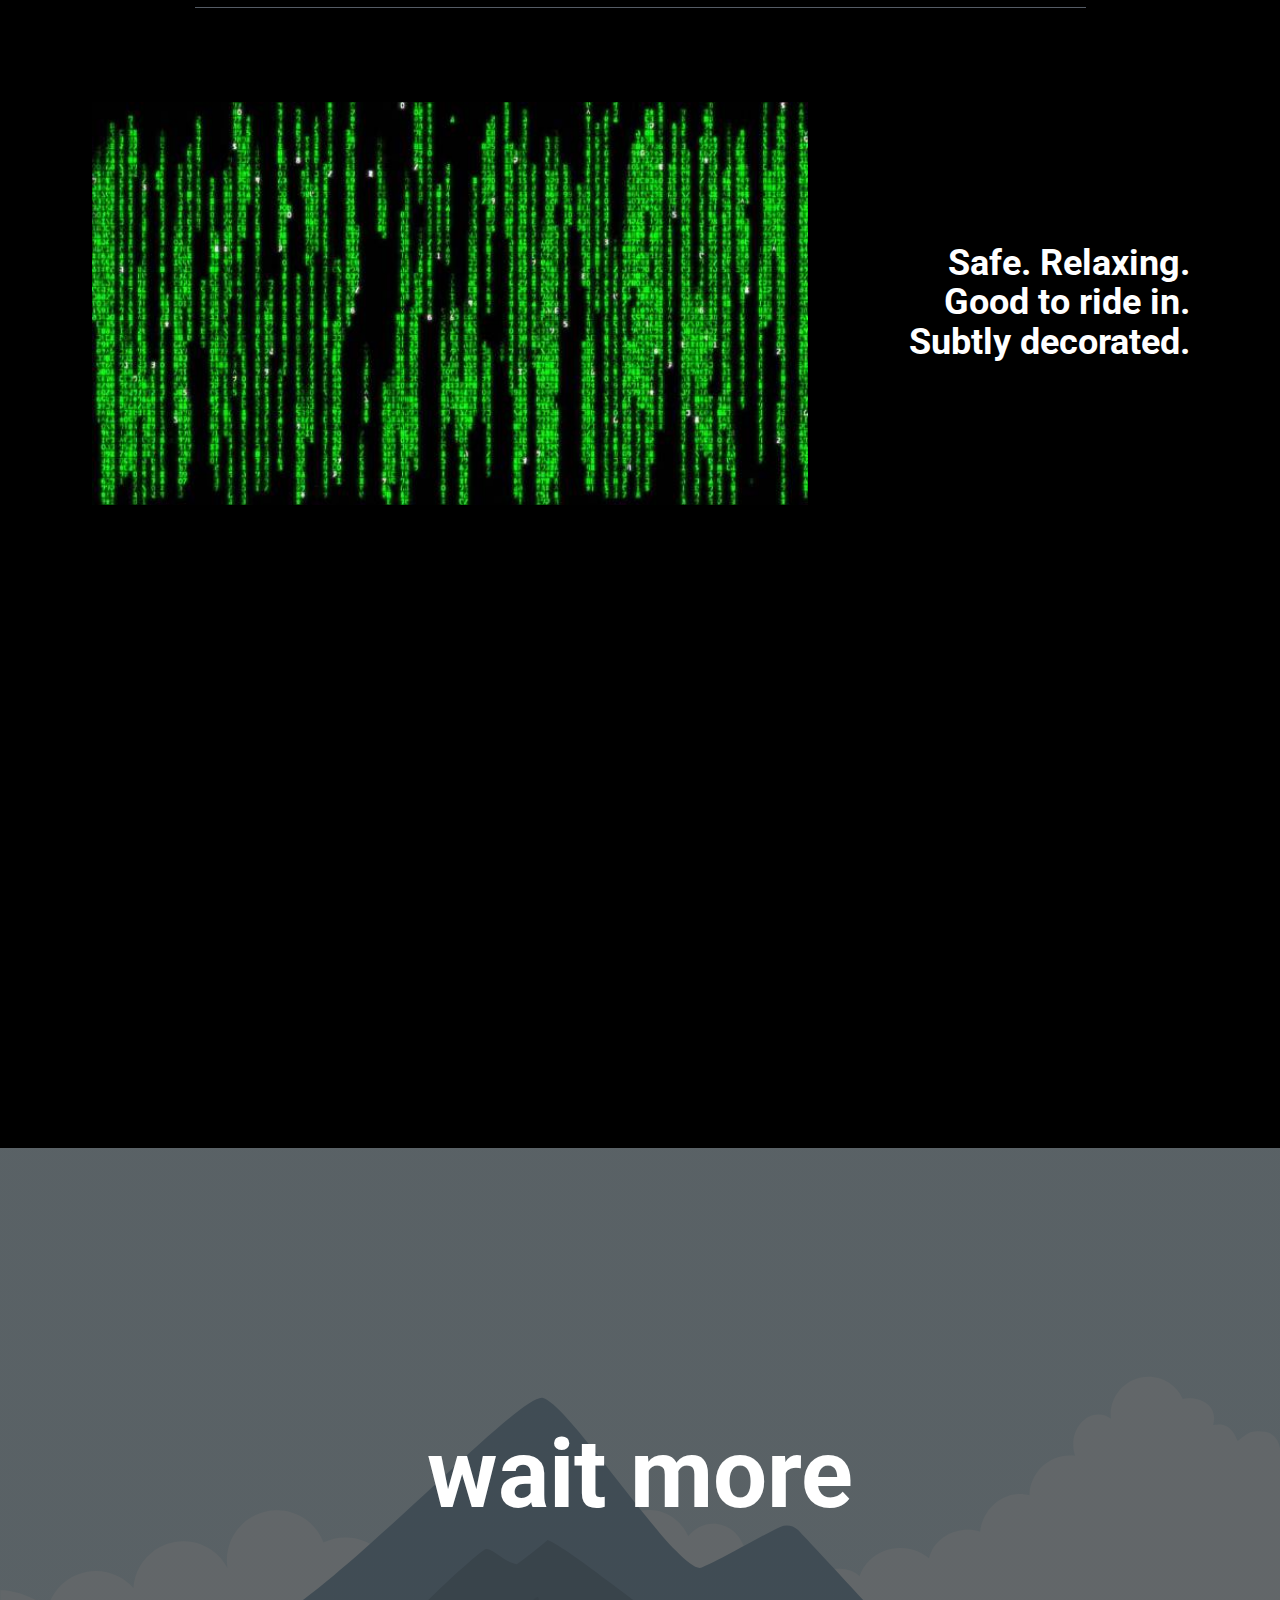
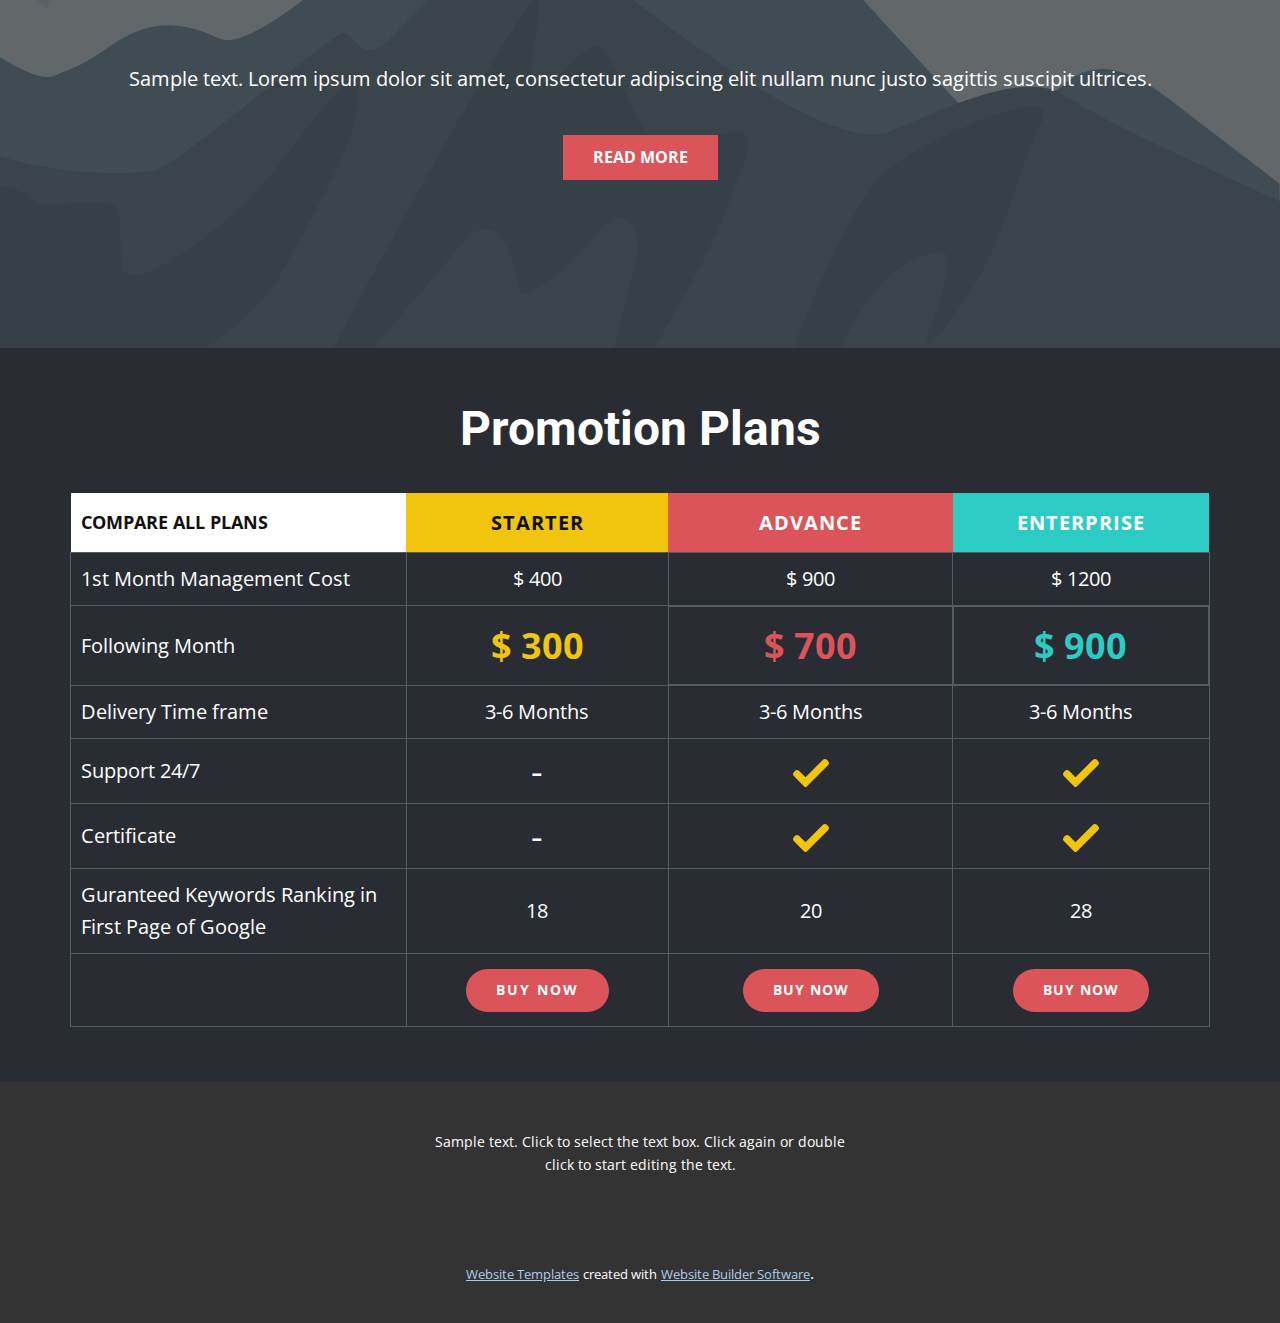
==== commit d5931348: "Add files via upload" ====
--- a/index.html
+++ b/index.html
@@ -23,6 +23,8 @@
     
     
     
+    
+    
     <script type="application/ld+json">{
 		"@context": "http://schema.org",
 		"@type": "Organization",
@@ -32,57 +34,48 @@
     <meta property="og:title" content="Home">
     <meta property="og:type" content="website">
   </head>
-  <body data-home-page="Home.html" data-home-page-title="Home" class="u-body u-overlap u-overlap-contrast u-overlap-transparent"><header class="u-clearfix u-header u-header" id="sec-386a"><div class="u-clearfix u-sheet u-valign-bottom u-sheet-1">
-        <nav class="u-menu u-menu-dropdown u-offcanvas u-menu-1">
-          <div class="menu-collapse" style="font-size: 1rem; letter-spacing: 0px;">
-            <a class="u-button-style u-custom-left-right-menu-spacing u-custom-padding-bottom u-custom-top-bottom-menu-spacing u-nav-link u-text-active-palette-1-base u-text-hover-palette-2-base" href="#">
-              <svg viewBox="0 0 24 24"><use xmlns:xlink="http://www.w3.org/1999/xlink" xlink:href="#menu-hamburger"></use></svg>
-              <svg version="1.1" xmlns="http://www.w3.org/2000/svg" xmlns:xlink="http://www.w3.org/1999/xlink"><defs><symbol id="menu-hamburger" viewBox="0 0 16 16" style="width: 16px; height: 16px;"><rect y="1" width="16" height="2"></rect><rect y="7" width="16" height="2"></rect><rect y="13" width="16" height="2"></rect>
+  <body data-home-page="Home.html" data-home-page-title="Home" class="u-body u-overlap u-overlap-contrast u-overlap-transparent"><header class="u-clearfix u-grey-60 u-header u-header" id="sec-386a"><nav class="u-menu u-menu-dropdown u-offcanvas u-menu-1">
+        <div class="menu-collapse" style="font-size: 1rem; letter-spacing: 0px;">
+          <a class="u-button-style u-custom-left-right-menu-spacing u-custom-padding-bottom u-custom-top-bottom-menu-spacing u-nav-link u-text-active-palette-1-base u-text-hover-palette-2-base" href="#">
+            <svg viewBox="0 0 24 24"><use xmlns:xlink="http://www.w3.org/1999/xlink" xlink:href="#menu-hamburger"></use></svg>
+            <svg version="1.1" xmlns="http://www.w3.org/2000/svg" xmlns:xlink="http://www.w3.org/1999/xlink"><defs><symbol id="menu-hamburger" viewBox="0 0 16 16" style="width: 16px; height: 16px;"><rect y="1" width="16" height="2"></rect><rect y="7" width="16" height="2"></rect><rect y="13" width="16" height="2"></rect>
 </symbol>
 </defs></svg>
-            </a>
-          </div>
-          <div class="u-nav-container">
-            <ul class="u-nav u-unstyled u-nav-1"><li class="u-nav-item"><a class="u-button-style u-nav-link u-text-active-palette-1-base u-text-hover-palette-2-base" href="Home.html" style="padding: 10px 20px;">Home</a>
+          </a>
+        </div>
+        <div class="u-nav-container">
+          <ul class="u-nav u-unstyled u-nav-1"><li class="u-nav-item"><a class="u-button-style u-nav-link u-text-active-palette-1-base u-text-hover-palette-2-base" href="Home.html" style="padding: 10px 20px;">Home</a>
 </li><li class="u-nav-item"><a class="u-button-style u-nav-link u-text-active-palette-1-base u-text-hover-palette-2-base" href="About.html" style="padding: 10px 20px;">About</a>
 </li><li class="u-nav-item"><a class="u-button-style u-nav-link u-text-active-palette-1-base u-text-hover-palette-2-base" href="Contact.html" style="padding: 10px 20px;">Contact</a>
 </li></ul>
-          </div>
-          <div class="u-nav-container-collapse">
-            <div class="u-black u-container-style u-inner-container-layout u-opacity u-opacity-95 u-sidenav">
-              <div class="u-inner-container-layout u-sidenav-overflow">
-                <div class="u-menu-close"></div>
-                <ul class="u-align-center u-nav u-popupmenu-items u-unstyled u-nav-2"><li class="u-nav-item"><a class="u-button-style u-nav-link" href="Home.html">Home</a>
+        </div>
+        <div class="u-nav-container-collapse">
+          <div class="u-black u-container-style u-inner-container-layout u-opacity u-opacity-95 u-sidenav">
+            <div class="u-inner-container-layout u-sidenav-overflow">
+              <div class="u-menu-close"></div>
+              <ul class="u-align-center u-nav u-popupmenu-items u-unstyled u-nav-2"><li class="u-nav-item"><a class="u-button-style u-nav-link" href="Home.html">Home</a>
 </li><li class="u-nav-item"><a class="u-button-style u-nav-link" href="About.html">About</a>
 </li><li class="u-nav-item"><a class="u-button-style u-nav-link" href="Contact.html">Contact</a>
 </li></ul>
-              </div>
-            </div>
-            <div class="u-black u-menu-overlay u-opacity u-opacity-70"></div>
-          </div>
-        </nav>
-        <h1 class="u-text u-text-body-alt-color u-text-1"> enter the metaverse and feel the real game simulation<br>
-          <br>
-          <br>
-          <br>
-          <br>
-          <br>
-          <br>
-        </h1>
-      </div></header>
-    <section class="u-align-center u-clearfix u-image u-shading u-section-1" id="carousel_f1e4" data-image-width="2024" data-image-height="1035">
+            </div>
+          </div>
+          <div class="u-black u-menu-overlay u-opacity u-opacity-70"></div>
+        </div>
+      </nav></header>
+    <section class="u-clearfix u-section-1" id="sec-f2f3">
+      <img class="u-expanded-height u-image u-image-default u-image-1" src="images/4145671.jpg" alt="" data-image-width="600" data-image-height="830">
+      <img class="u-image u-image-default u-image-2" src="images/441.jpg" alt="" data-image-width="1200" data-image-height="921">
+      <img class="u-image u-image-default u-image-3" src="images/42572.jpg" alt="" data-image-width="1600" data-image-height="901">
+    </section>
+    <section class="u-align-center u-clearfix u-image u-shading u-section-2" id="carousel_f1e4" data-image-width="2024" data-image-height="1035">
       <div class="u-clearfix u-sheet u-sheet-1"><span class="u-icon u-icon-circle u-text-palette-3-base u-icon-1"><svg class="u-svg-link" preserveAspectRatio="xMidYMin slice" viewBox="0 0 480.026 480.026" style=""><use xmlns:xlink="http://www.w3.org/1999/xlink" xlink:href="#svg-5092"></use></svg><svg class="u-svg-content" viewBox="0 0 480.026 480.026" x="0px" y="0px" id="svg-5092" style="enable-background:new 0 0 480.026 480.026;"><g><g><path d="M475.922,229.325l-144-160c-3.072-3.392-7.36-5.312-11.904-5.312h-96c-6.304,0-12.032,3.712-14.624,9.472    c-2.56,5.792-1.504,12.544,2.72,17.216l134.368,149.312l-134.368,149.28c-4.224,4.704-5.312,11.456-2.72,17.216    c2.592,5.792,8.32,9.504,14.624,9.504h96c4.544,0,8.832-1.952,11.904-5.28l144-160    C481.394,244.653,481.394,235.373,475.922,229.325z"></path>
 </g>
 </g><g><g><path d="M267.922,229.325l-144-160c-3.072-3.392-7.36-5.312-11.904-5.312h-96c-6.304,0-12.032,3.712-14.624,9.472    c-2.56,5.792-1.504,12.544,2.72,17.216l134.368,149.312L4.114,389.293c-4.224,4.704-5.312,11.456-2.72,17.216    c2.592,5.792,8.32,9.504,14.624,9.504h96c4.544,0,8.832-1.952,11.904-5.28l144-160    C273.394,244.653,273.394,235.373,267.922,229.325z"></path>
 </g>
 </g></svg></span>
-        <p class="u-text u-text-body-alt-color u-text-1">Pricing and discounts made up a portion of each insurer’s score, but we know that cost is the top factor for many auto insurance shoppers. Since pricing is based on personal factors including your age, location, vehicle and credit history and gender (in most cases), it’s important to shop around for car insurance quotes.<br>
-          <br>
-          <span style="font-weight: 700;">If price is the most important factor in your search, comparing car insurance quotes can help you find the cheapest rate. But your shopping experience will also shed light on a company’s customer service standards.</span>
-        </p>
-      </div>
-    </section>
-    <section class="u-align-center u-black u-clearfix u-section-2" id="carousel_5a37">
+      </div>
+    </section>
+    <section class="u-align-center u-black u-clearfix u-section-3" id="carousel_5a37">
       <div class="u-clearfix u-sheet u-sheet-1">
         <h2 class="u-text u-text-1">Insurance and investing for your many sides</h2>
         <h5 class="u-text u-text-2">We've been protecting people, businesses and futures for more than 90 years.</h5>
@@ -168,7 +161,7 @@
         </div>
       </div>
     </section>
-    <section class="u-black u-clearfix u-section-3" id="carousel_2009">
+    <section class="u-black u-clearfix u-section-4" id="carousel_2009">
       <div class="u-clearfix u-sheet u-sheet-1">
         <div class="u-clearfix u-expanded-width u-layout-wrap u-layout-wrap-1">
           <div class="u-layout">
@@ -222,7 +215,7 @@
         </div>
       </div>
     </section>
-    <section class="u-black u-clearfix u-section-4" id="carousel_f5a8">
+    <section class="u-black u-clearfix u-section-5" id="carousel_f5a8">
       <div class="u-clearfix u-sheet u-sheet-1">
         <div class="u-clearfix u-expanded-width u-layout-wrap u-layout-wrap-1">
           <div class="u-layout">
@@ -244,7 +237,7 @@
         </div>
       </div>
     </section>
-    <section class="u-black u-clearfix u-section-5" id="carousel_3745">
+    <section class="u-black u-clearfix u-section-6" id="carousel_3745">
       <div class="u-clearfix u-sheet u-sheet-1">
         <div class="u-clearfix u-expanded-width u-layout-wrap u-layout-wrap-1">
           <div class="u-layout">
@@ -271,7 +264,7 @@
         </div>
       </div>
     </section>
-    <section class="u-align-center u-black u-clearfix u-section-6" id="carousel_70d1">
+    <section class="u-align-center u-black u-clearfix u-section-7" id="carousel_70d1">
       <div class="u-clearfix u-sheet u-valign-middle u-sheet-1">
         <h2 class="u-text u-text-1">Faq</h2>
         <p class="u-text u-text-2">Sample text. Click to select the text box. Click again or double click to start editing the text.</p>
@@ -331,7 +324,7 @@
         </div>
       </div>
     </section>
-    <section class="u-black u-clearfix u-section-7" id="carousel_49a2">
+    <section class="u-black u-clearfix u-section-8" id="carousel_49a2">
       <div class="u-clearfix u-sheet u-sheet-1">
         <div class="u-clearfix u-expanded-width u-layout-wrap u-layout-wrap-1">
           <div class="u-layout">
@@ -349,16 +342,97 @@
         </div>
       </div>
     </section>
-    <section class="u-black u-clearfix u-section-8" id="carousel_f5a4">
+    <section class="u-black u-clearfix u-section-9" id="carousel_f5a4">
       <div class="u-clearfix u-sheet u-sheet-1"></div>
     </section>
-    <section class="u-align-center u-clearfix u-image u-shading u-section-9" src="" data-image-width="256" data-image-height="256" id="sec-b7e1">
+    <section class="u-align-center u-clearfix u-image u-shading u-section-10" src="" data-image-width="256" data-image-height="256" id="sec-b7e1">
       <div class="u-clearfix u-sheet u-sheet-1">
         <h1 class="u-text u-text-default u-title u-text-1">wait more<br>
           <br>
         </h1>
         <p class="u-large-text u-text u-text-default u-text-variant u-text-2">Sample text. Lorem ipsum dolor sit amet, consectetur adipiscing elit nullam nunc justo sagittis suscipit ultrices.</p>
         <a href="#" class="u-btn u-button-style u-palette-2-base u-btn-1">Read More</a>
+      </div>
+    </section>
+    <section class="u-align-center u-clearfix u-palette-5-dark-3 u-section-11" id="carousel_db1e">
+      <div class="u-clearfix u-sheet u-valign-middle u-sheet-1">
+        <h1 class="u-text u-text-1">Promotion Plans</h1>
+        <div class="u-expanded-width u-table u-table-responsive u-table-1">
+          <table class="u-table-entity">
+            <colgroup>
+              <col width="29.5%">
+              <col width="23%">
+              <col width="25%">
+              <col width="22.5%">
+            </colgroup>
+            <thead class="u-align-center u-table-header u-white u-table-header-1">
+              <tr style="height: 59px;">
+                <th class="u-align-left u-table-cell u-table-cell-1">Compare all plans </th>
+                <th class="u-palette-3-base u-table-cell u-table-cell-2"><b>Starter</b>
+                </th>
+                <th class="u-palette-2-base u-table-cell u-table-cell-3"><b>Advance</b>
+                </th>
+                <th class="u-palette-4-base u-table-cell u-table-cell-4"><b>Enterprise</b>
+                  <br>
+                </th>
+              </tr>
+            </thead>
+            <tbody class="u-align-center u-palette-5-dark-3 u-table-body u-table-body-1">
+              <tr style="height: 49px;">
+                <td class="u-align-left u-border-1 u-border-palette-5-dark-2 u-first-column u-table-cell">1st Month Management Cost</td>
+                <td class="u-border-1 u-border-palette-5-dark-2 u-table-cell">$ 400</td>
+                <td class="u-border-1 u-border-palette-5-dark-2 u-table-cell">$ 900</td>
+                <td class="u-border-1 u-border-palette-5-dark-2 u-table-cell">$ 1200</td>
+              </tr>
+              <tr style="height: 48px;">
+                <td class="u-align-left u-border-1 u-border-palette-5-dark-2 u-table-cell">Following Month</td>
+                <td class="u-border-1 u-border-palette-5-dark-2 u-table-cell u-text-palette-3-base u-table-cell-10">$ 300</td>
+                <td class="u-border-2 u-border-no-left u-border-no-right u-border-palette-5-dark-2 u-table-cell u-text-palette-2-base u-table-cell-11">$ 700</td>
+                <td class="u-border-2 u-border-palette-5-dark-2 u-table-cell u-text-palette-4-base u-table-cell-12">$ 900</td>
+              </tr>
+              <tr style="height: 48px;">
+                <td class="u-align-left u-border-1 u-border-palette-5-dark-2 u-first-column u-table-cell">Delivery Time frame</td>
+                <td class="u-border-1 u-border-palette-5-dark-2 u-table-cell">3-6 Months</td>
+                <td class="u-border-1 u-border-palette-5-dark-2 u-table-cell">3-6 Months</td>
+                <td class="u-border-1 u-border-palette-5-dark-2 u-table-cell">3-6 Months</td>
+              </tr>
+              <tr style="height: 65px;">
+                <td class="u-align-left u-border-1 u-border-palette-5-dark-2 u-first-column u-table-cell">Support 24/7</td>
+                <td class="u-border-1 u-border-palette-5-dark-2 u-table-cell u-table-cell-18">-</td>
+                <td class="u-border-1 u-border-palette-5-dark-2 u-table-cell u-table-cell-19">&nbsp;<span class="u-icon u-text-palette-3-base"><svg xmlns="http://www.w3.org/2000/svg" xmlns:xlink="http://www.w3.org/1999/xlink" version="1.1" xml:space="preserve" class="u-svg-content" viewBox="0 -46 417.81333 417" style="width: 1em; height: 1em;"><path d="m159.988281 318.582031c-3.988281 4.011719-9.429687 6.25-15.082031 6.25s-11.09375-2.238281-15.082031-6.25l-120.449219-120.46875c-12.5-12.5-12.5-32.769531 0-45.246093l15.082031-15.085938c12.503907-12.5 32.75-12.5 45.25 0l75.199219 75.203125 203.199219-203.203125c12.503906-12.5 32.769531-12.5 45.25 0l15.082031 15.085938c12.5 12.5 12.5 32.765624 0 45.246093zm0 0"></path></svg><img></span>&nbsp;
+                </td>
+                <td class="u-border-1 u-border-palette-5-dark-2 u-table-cell u-text-palette-1-base u-table-cell-20"><span class="u-icon u-text-palette-3-base"><svg xmlns="http://www.w3.org/2000/svg" xmlns:xlink="http://www.w3.org/1999/xlink" version="1.1" xml:space="preserve" class="u-svg-content" viewBox="0 -46 417.81333 417" style="width: 1em; height: 1em;"><path d="m159.988281 318.582031c-3.988281 4.011719-9.429687 6.25-15.082031 6.25s-11.09375-2.238281-15.082031-6.25l-120.449219-120.46875c-12.5-12.5-12.5-32.769531 0-45.246093l15.082031-15.085938c12.503907-12.5 32.75-12.5 45.25 0l75.199219 75.203125 203.199219-203.203125c12.503906-12.5 32.769531-12.5 45.25 0l15.082031 15.085938c12.5 12.5 12.5 32.765624 0 45.246093zm0 0"></path></svg><img></span>
+                </td>
+              </tr>
+              <tr style="height: 65px;">
+                <td class="u-align-left u-border-1 u-border-palette-5-dark-2 u-table-cell">Certificate</td>
+                <td class="u-border-1 u-border-palette-5-dark-2 u-table-cell u-table-cell-22">-</td>
+                <td class="u-border-1 u-border-palette-5-dark-2 u-table-cell u-table-cell-23">&nbsp;<span class="u-icon u-text-palette-3-base"><svg xmlns="http://www.w3.org/2000/svg" xmlns:xlink="http://www.w3.org/1999/xlink" version="1.1" xml:space="preserve" class="u-svg-content" viewBox="0 -46 417.81333 417" style="width: 1em; height: 1em;"><path d="m159.988281 318.582031c-3.988281 4.011719-9.429687 6.25-15.082031 6.25s-11.09375-2.238281-15.082031-6.25l-120.449219-120.46875c-12.5-12.5-12.5-32.769531 0-45.246093l15.082031-15.085938c12.503907-12.5 32.75-12.5 45.25 0l75.199219 75.203125 203.199219-203.203125c12.503906-12.5 32.769531-12.5 45.25 0l15.082031 15.085938c12.5 12.5 12.5 32.765624 0 45.246093zm0 0"></path></svg><img></span>&nbsp;
+                </td>
+                <td class="u-border-1 u-border-palette-5-dark-2 u-table-cell u-text-palette-1-base u-table-cell-24">&nbsp;<span class="u-icon u-text-palette-3-base"><svg xmlns="http://www.w3.org/2000/svg" xmlns:xlink="http://www.w3.org/1999/xlink" version="1.1" xml:space="preserve" class="u-svg-content" viewBox="0 -46 417.81333 417" style="width: 1em; height: 1em;"><path d="m159.988281 318.582031c-3.988281 4.011719-9.429687 6.25-15.082031 6.25s-11.09375-2.238281-15.082031-6.25l-120.449219-120.46875c-12.5-12.5-12.5-32.769531 0-45.246093l15.082031-15.085938c12.503907-12.5 32.75-12.5 45.25 0l75.199219 75.203125 203.199219-203.203125c12.503906-12.5 32.769531-12.5 45.25 0l15.082031 15.085938c12.5 12.5 12.5 32.765624 0 45.246093zm0 0"></path></svg><img></span>&nbsp;
+                </td>
+              </tr>
+              <tr style="height: 73px;">
+                <td class="u-align-left u-border-1 u-border-palette-5-dark-2 u-first-column u-table-cell">Guranteed Keywords Ranking in First Page of Google</td>
+                <td class="u-border-1 u-border-palette-5-dark-2 u-table-cell">18</td>
+                <td class="u-border-1 u-border-palette-5-dark-2 u-table-cell">20</td>
+                <td class="u-border-1 u-border-palette-5-dark-2 u-table-cell">28</td>
+              </tr>
+              <tr style="height: 73px;">
+                <td class="u-align-left u-border-1 u-border-palette-5-dark-2 u-table-cell"></td>
+                <td class="u-border-1 u-border-palette-5-dark-2 u-table-cell">
+                  <a href="https://nicepage.com/c/text-on-image-html-templates" class="u-btn u-btn-round u-button-style u-palette-2-base u-radius-50 u-text-body-alt-color u-btn-1">buy now</a>
+                </td>
+                <td class="u-border-1 u-border-palette-5-dark-2 u-table-cell">
+                  <a href="https://nicepage.com/k/hacker-website-templates" class="u-btn u-btn-round u-button-style u-palette-2-base u-radius-50 u-text-body-alt-color u-btn-2">buy now</a>
+                </td>
+                <td class="u-border-1 u-border-palette-5-dark-2 u-table-cell">
+                  <a href="https://nicepage.com/c/industrial-website-templates" class="u-btn u-btn-round u-button-style u-palette-2-base u-radius-50 u-text-body-alt-color u-btn-3">buy now</a>
+                </td>
+              </tr>
+            </tbody>
+          </table>
+        </div>
       </div>
     </section>
     
--- a/nicepage.css
+++ b/nicepage.css
@@ -20998,12 +20998,12 @@
 .u-container-layout.u-color-1-dark-3:before,
 .u-table-alt-color-1-dark-3 tr:nth-child(even) {
   color: #ffffff;
-  background-color: #292d33;
+  background-color: #292e33;
 }
 .u-button-style.u-color-1-dark-3,
 .u-button-style.u-color-1-dark-3[class*="u-border-"] {
   color: #ffffff !important;
-  background-color: #292d33 !important;
+  background-color: #292e33 !important;
 }
 .u-button-style.u-color-1-dark-3:hover,
 .u-button-style.u-color-1-dark-3[class*="u-border-"]:hover,
@@ -21039,10 +21039,10 @@
 li.active > a.u-button-style.u-button-style.u-active-color-1-dark-3,
 li.active > a.u-button-style.u-button-style.u-active-color-1-dark-3[class*="u-border-"] {
   color: #ffffff !important;
-  background-color: #292d33 !important;
+  background-color: #292e33 !important;
 }
 a.u-link.u-hover-color-1-dark-3:hover {
-  color: #292d33 !important;
+  color: #292e33 !important;
 }
 .u-color-1-dark-2,
 .u-body.u-color-1-dark-2,
@@ -21050,12 +21050,12 @@
 .u-container-layout.u-color-1-dark-2:before,
 .u-table-alt-color-1-dark-2 tr:nth-child(even) {
   color: #ffffff;
-  background-color: #555c66;
+  background-color: #425465;
 }
 .u-button-style.u-color-1-dark-2,
 .u-button-style.u-color-1-dark-2[class*="u-border-"] {
   color: #ffffff !important;
-  background-color: #555c66 !important;
+  background-color: #425465 !important;
 }
 .u-button-style.u-color-1-dark-2:hover,
 .u-button-style.u-color-1-dark-2[class*="u-border-"]:hover,
@@ -21068,7 +21068,7 @@
 li.active > .u-button-style.u-button-style.u-color-1-dark-2,
 li.active > .u-button-style.u-button-style.u-color-1-dark-2[class*="u-border-"] {
   color: #ffffff !important;
-  background-color: #4d535c !important;
+  background-color: #3b4c5b !important;
 }
 .u-hover-color-1-dark-2:hover,
 .u-hover-color-1-dark-2[class*="u-border-"]:hover,
@@ -21091,10 +21091,10 @@
 li.active > a.u-button-style.u-button-style.u-active-color-1-dark-2,
 li.active > a.u-button-style.u-button-style.u-active-color-1-dark-2[class*="u-border-"] {
   color: #ffffff !important;
-  background-color: #555c66 !important;
+  background-color: #425465 !important;
 }
 a.u-link.u-hover-color-1-dark-2:hover {
-  color: #555c66 !important;
+  color: #425465 !important;
 }
 .u-color-1-dark-1,
 .u-body.u-color-1-dark-1,
@@ -21102,12 +21102,12 @@
 .u-container-layout.u-color-1-dark-1:before,
 .u-table-alt-color-1-dark-1 tr:nth-child(even) {
   color: #ffffff;
-  background-color: #858e99;
+  background-color: #4c7397;
 }
 .u-button-style.u-color-1-dark-1,
 .u-button-style.u-color-1-dark-1[class*="u-border-"] {
   color: #ffffff !important;
-  background-color: #858e99 !important;
+  background-color: #4c7397 !important;
 }
 .u-button-style.u-color-1-dark-1:hover,
 .u-button-style.u-color-1-dark-1[class*="u-border-"]:hover,
@@ -21120,7 +21120,7 @@
 li.active > .u-button-style.u-button-style.u-color-1-dark-1,
 li.active > .u-button-style.u-button-style.u-color-1-dark-1[class*="u-border-"] {
   color: #ffffff !important;
-  background-color: #75808c !important;
+  background-color: #446888 !important;
 }
 .u-hover-color-1-dark-1:hover,
 .u-hover-color-1-dark-1[class*="u-border-"]:hover,
@@ -21143,23 +21143,23 @@
 li.active > a.u-button-style.u-button-style.u-active-color-1-dark-1,
 li.active > a.u-button-style.u-button-style.u-active-color-1-dark-1[class*="u-border-"] {
   color: #ffffff !important;
-  background-color: #858e99 !important;
+  background-color: #4c7397 !important;
 }
 a.u-link.u-hover-color-1-dark-1:hover {
-  color: #858e99 !important;
+  color: #4c7397 !important;
 }
 .u-color-1,
 .u-body.u-color-1,
 .u-container-style.u-color-1:before,
 .u-container-layout.u-color-1:before,
 .u-table-alt-color-1 tr:nth-child(even) {
-  color: #111111;
-  background-color: #b9c1cc;
+  color: #ffffff;
+  background-color: #478ac9;
 }
 .u-button-style.u-color-1,
 .u-button-style.u-color-1[class*="u-border-"] {
-  color: #111111 !important;
-  background-color: #b9c1cc !important;
+  color: #ffffff !important;
+  background-color: #478ac9 !important;
 }
 .u-button-style.u-color-1:hover,
 .u-button-style.u-color-1[class*="u-border-"]:hover,
@@ -21171,8 +21171,8 @@
 .u-button-style.u-button-style.u-color-1[class*="u-border-"].active,
 li.active > .u-button-style.u-button-style.u-color-1,
 li.active > .u-button-style.u-button-style.u-color-1[class*="u-border-"] {
-  color: #111111 !important;
-  background-color: #a2adbc !important;
+  color: #ffffff !important;
+  background-color: #387cbd !important;
 }
 .u-hover-color-1:hover,
 .u-hover-color-1[class*="u-border-"]:hover,
@@ -21194,24 +21194,24 @@
 a.u-button-style.u-button-style.active > .u-active-color-1[class*="u-border-"],
 li.active > a.u-button-style.u-button-style.u-active-color-1,
 li.active > a.u-button-style.u-button-style.u-active-color-1[class*="u-border-"] {
-  color: #111111 !important;
-  background-color: #b9c1cc !important;
+  color: #ffffff !important;
+  background-color: #478ac9 !important;
 }
 a.u-link.u-hover-color-1:hover {
-  color: #b9c1cc !important;
+  color: #478ac9 !important;
 }
 .u-color-1-light-1,
 .u-body.u-color-1-light-1,
 .u-container-style.u-color-1-light-1:before,
 .u-container-layout.u-color-1-light-1:before,
 .u-table-alt-color-1-light-1 tr:nth-child(even) {
-  color: #111111;
-  background-color: #ccd3db;
+  color: #ffffff;
+  background-color: #77aad9;
 }
 .u-button-style.u-color-1-light-1,
 .u-button-style.u-color-1-light-1[class*="u-border-"] {
-  color: #111111 !important;
-  background-color: #ccd3db !important;
+  color: #ffffff !important;
+  background-color: #77aad9 !important;
 }
 .u-button-style.u-color-1-light-1:hover,
 .u-button-style.u-color-1-light-1[class*="u-border-"]:hover,
@@ -21223,8 +21223,8 @@
 .u-button-style.u-button-style.u-color-1-light-1[class*="u-border-"].active,
 li.active > .u-button-style.u-button-style.u-color-1-light-1,
 li.active > .u-button-style.u-button-style.u-color-1-light-1[class*="u-border-"] {
-  color: #111111 !important;
-  background-color: #b3bec9 !important;
+  color: #ffffff !important;
+  background-color: #5d9ad2 !important;
 }
 .u-hover-color-1-light-1:hover,
 .u-hover-color-1-light-1[class*="u-border-"]:hover,
@@ -21246,11 +21246,11 @@
 a.u-button-style.u-button-style.active > .u-active-color-1-light-1[class*="u-border-"],
 li.active > a.u-button-style.u-button-style.u-active-color-1-light-1,
 li.active > a.u-button-style.u-button-style.u-active-color-1-light-1[class*="u-border-"] {
-  color: #111111 !important;
-  background-color: #ccd3db !important;
+  color: #ffffff !important;
+  background-color: #77aad9 !important;
 }
 a.u-link.u-hover-color-1-light-1:hover {
-  color: #ccd3db !important;
+  color: #77aad9 !important;
 }
 .u-color-1-light-2,
 .u-body.u-color-1-light-2,
@@ -21258,12 +21258,12 @@
 .u-container-layout.u-color-1-light-2:before,
 .u-table-alt-color-1-light-2 tr:nth-child(even) {
   color: #111111;
-  background-color: #e0e5eb;
+  background-color: #adcce9;
 }
 .u-button-style.u-color-1-light-2,
 .u-button-style.u-color-1-light-2[class*="u-border-"] {
   color: #111111 !important;
-  background-color: #e0e5eb !important;
+  background-color: #adcce9 !important;
 }
 .u-button-style.u-color-1-light-2:hover,
 .u-button-style.u-color-1-light-2[class*="u-border-"]:hover,
@@ -21276,7 +21276,7 @@
 li.active > .u-button-style.u-button-style.u-color-1-light-2,
 li.active > .u-button-style.u-button-style.u-color-1-light-2[class*="u-border-"] {
   color: #111111 !important;
-  background-color: #c4ced9 !important;
+  background-color: #8db8e0 !important;
 }
 .u-hover-color-1-light-2:hover,
 .u-hover-color-1-light-2[class*="u-border-"]:hover,
@@ -21299,10 +21299,10 @@
 li.active > a.u-button-style.u-button-style.u-active-color-1-light-2,
 li.active > a.u-button-style.u-button-style.u-active-color-1-light-2[class*="u-border-"] {
   color: #111111 !important;
-  background-color: #e0e5eb !important;
+  background-color: #adcce9 !important;
 }
 a.u-link.u-hover-color-1-light-2:hover {
-  color: #e0e5eb !important;
+  color: #adcce9 !important;
 }
 .u-color-1-light-3,
 .u-body.u-color-1-light-3,
@@ -21310,12 +21310,12 @@
 .u-container-layout.u-color-1-light-3:before,
 .u-table-alt-color-1-light-3 tr:nth-child(even) {
   color: #111111;
-  background-color: #f5f7fa;
+  background-color: #e9f2fa;
 }
 .u-button-style.u-color-1-light-3,
 .u-button-style.u-color-1-light-3[class*="u-border-"] {
   color: #111111 !important;
-  background-color: #f5f7fa !important;
+  background-color: #e9f2fa !important;
 }
 .u-button-style.u-color-1-light-3:hover,
 .u-button-style.u-color-1-light-3[class*="u-border-"]:hover,
@@ -21328,7 +21328,7 @@
 li.active > .u-button-style.u-button-style.u-color-1-light-3,
 li.active > .u-button-style.u-button-style.u-color-1-light-3[class*="u-border-"] {
   color: #111111 !important;
-  background-color: #d4dde9 !important;
+  background-color: #c2dbf1 !important;
 }
 .u-hover-color-1-light-3:hover,
 .u-hover-color-1-light-3[class*="u-border-"]:hover,
@@ -21351,23 +21351,23 @@
 li.active > a.u-button-style.u-button-style.u-active-color-1-light-3,
 li.active > a.u-button-style.u-button-style.u-active-color-1-light-3[class*="u-border-"] {
   color: #111111 !important;
-  background-color: #f5f7fa !important;
+  background-color: #e9f2fa !important;
 }
 a.u-link.u-hover-color-1-light-3:hover {
-  color: #f5f7fa !important;
+  color: #e9f2fa !important;
 }
 .u-color-1-base,
 .u-body.u-color-1-base,
 .u-container-style.u-color-1-base:before,
 .u-container-layout.u-color-1-base:before,
 .u-table-alt-color-1-base tr:nth-child(even) {
-  color: #111111;
-  background-color: #b9c1cc;
+  color: #ffffff;
+  background-color: #478ac9;
 }
 .u-button-style.u-color-1-base,
 .u-button-style.u-color-1-base[class*="u-border-"] {
-  color: #111111 !important;
-  background-color: #b9c1cc !important;
+  color: #ffffff !important;
+  background-color: #478ac9 !important;
 }
 .u-button-style.u-color-1-base:hover,
 .u-button-style.u-color-1-base[class*="u-border-"]:hover,
@@ -21379,8 +21379,8 @@
 .u-button-style.u-button-style.u-color-1-base[class*="u-border-"].active,
 li.active > .u-button-style.u-button-style.u-color-1-base,
 li.active > .u-button-style.u-button-style.u-color-1-base[class*="u-border-"] {
-  color: #111111 !important;
-  background-color: #a2adbc !important;
+  color: #ffffff !important;
+  background-color: #387cbd !important;
 }
 .u-hover-color-1-base:hover,
 .u-hover-color-1-base[class*="u-border-"]:hover,
@@ -21402,11 +21402,11 @@
 a.u-button-style.u-button-style.active > .u-active-color-1-base[class*="u-border-"],
 li.active > a.u-button-style.u-button-style.u-active-color-1-base,
 li.active > a.u-button-style.u-button-style.u-active-color-1-base[class*="u-border-"] {
-  color: #111111 !important;
-  background-color: #b9c1cc !important;
+  color: #ffffff !important;
+  background-color: #478ac9 !important;
 }
 a.u-link.u-hover-color-1-base:hover {
-  color: #b9c1cc !important;
+  color: #478ac9 !important;
 }
 .u-color-2-dark-3,
 .u-body.u-color-2-dark-3,
@@ -21414,12 +21414,12 @@
 .u-container-layout.u-color-2-dark-3:before,
 .u-table-alt-color-2-dark-3 tr:nth-child(even) {
   color: #ffffff;
-  background-color: #292e33;
+  background-color: #332929;
 }
 .u-button-style.u-color-2-dark-3,
 .u-button-style.u-color-2-dark-3[class*="u-border-"] {
   color: #ffffff !important;
-  background-color: #292e33 !important;
+  background-color: #332929 !important;
 }
 .u-button-style.u-color-2-dark-3:hover,
 .u-button-style.u-color-2-dark-3[class*="u-border-"]:hover,
@@ -21432,7 +21432,7 @@
 li.active > .u-button-style.u-button-style.u-color-2-dark-3,
 li.active > .u-button-style.u-button-style.u-color-2-dark-3[class*="u-border-"] {
   color: #ffffff !important;
-  background-color: #25292e !important;
+  background-color: #2e2525 !important;
 }
 .u-hover-color-2-dark-3:hover,
 .u-hover-color-2-dark-3[class*="u-border-"]:hover,
@@ -21455,10 +21455,10 @@
 li.active > a.u-button-style.u-button-style.u-active-color-2-dark-3,
 li.active > a.u-button-style.u-button-style.u-active-color-2-dark-3[class*="u-border-"] {
   color: #ffffff !important;
-  background-color: #292e33 !important;
+  background-color: #332929 !important;
 }
 a.u-link.u-hover-color-2-dark-3:hover {
-  color: #292e33 !important;
+  color: #332929 !important;
 }
 .u-color-2-dark-2,
 .u-body.u-color-2-dark-2,
@@ -21466,12 +21466,12 @@
 .u-container-layout.u-color-2-dark-2:before,
 .u-table-alt-color-2-dark-2 tr:nth-child(even) {
   color: #ffffff;
-  background-color: #425465;
+  background-color: #6b4748;
 }
 .u-button-style.u-color-2-dark-2,
 .u-button-style.u-color-2-dark-2[class*="u-border-"] {
   color: #ffffff !important;
-  background-color: #425465 !important;
+  background-color: #6b4748 !important;
 }
 .u-button-style.u-color-2-dark-2:hover,
 .u-button-style.u-color-2-dark-2[class*="u-border-"]:hover,
@@ -21484,7 +21484,7 @@
 li.active > .u-button-style.u-button-style.u-color-2-dark-2,
 li.active > .u-button-style.u-button-style.u-color-2-dark-2[class*="u-border-"] {
   color: #ffffff !important;
-  background-color: #3b4c5b !important;
+  background-color: #604041 !important;
 }
 .u-hover-color-2-dark-2:hover,
 .u-hover-color-2-dark-2[class*="u-border-"]:hover,
@@ -21507,10 +21507,10 @@
 li.active > a.u-button-style.u-button-style.u-active-color-2-dark-2,
 li.active > a.u-button-style.u-button-style.u-active-color-2-dark-2[class*="u-border-"] {
   color: #ffffff !important;
-  background-color: #425465 !important;
+  background-color: #6b4748 !important;
 }
 a.u-link.u-hover-color-2-dark-2:hover {
-  color: #425465 !important;
+  color: #6b4748 !important;
 }
 .u-color-2-dark-1,
 .u-body.u-color-2-dark-1,
@@ -21518,12 +21518,12 @@
 .u-container-layout.u-color-2-dark-1:before,
 .u-table-alt-color-2-dark-1 tr:nth-child(even) {
   color: #ffffff;
-  background-color: #4c7397;
+  background-color: #a35559;
 }
 .u-button-style.u-color-2-dark-1,
 .u-button-style.u-color-2-dark-1[class*="u-border-"] {
   color: #ffffff !important;
-  background-color: #4c7397 !important;
+  background-color: #a35559 !important;
 }
 .u-button-style.u-color-2-dark-1:hover,
 .u-button-style.u-color-2-dark-1[class*="u-border-"]:hover,
@@ -21536,7 +21536,7 @@
 li.active > .u-button-style.u-button-style.u-color-2-dark-1,
 li.active > .u-button-style.u-button-style.u-color-2-dark-1[class*="u-border-"] {
   color: #ffffff !important;
-  background-color: #446888 !important;
+  background-color: #934c50 !important;
 }
 .u-hover-color-2-dark-1:hover,
 .u-hover-color-2-dark-1[class*="u-border-"]:hover,
@@ -21559,10 +21559,10 @@
 li.active > a.u-button-style.u-button-style.u-active-color-2-dark-1,
 li.active > a.u-button-style.u-button-style.u-active-color-2-dark-1[class*="u-border-"] {
   color: #ffffff !important;
-  background-color: #4c7397 !important;
+  background-color: #a35559 !important;
 }
 a.u-link.u-hover-color-2-dark-1:hover {
-  color: #4c7397 !important;
+  color: #a35559 !important;
 }
 .u-color-2,
 .u-body.u-color-2,
@@ -21570,12 +21570,12 @@
 .u-container-layout.u-color-2:before,
 .u-table-alt-color-2 tr:nth-child(even) {
   color: #ffffff;
-  background-color: #478ac9;
+  background-color: #db545a;
 }
 .u-button-style.u-color-2,
 .u-button-style.u-color-2[class*="u-border-"] {
   color: #ffffff !important;
-  background-color: #478ac9 !important;
+  background-color: #db545a !important;
 }
 .u-button-style.u-color-2:hover,
 .u-button-style.u-color-2[class*="u-border-"]:hover,
@@ -21588,7 +21588,7 @@
 li.active > .u-button-style.u-button-style.u-color-2,
 li.active > .u-button-style.u-button-style.u-color-2[class*="u-border-"] {
   color: #ffffff !important;
-  background-color: #387cbd !important;
+  background-color: #d63b42 !important;
 }
 .u-hover-color-2:hover,
 .u-hover-color-2[class*="u-border-"]:hover,
@@ -21611,10 +21611,10 @@
 li.active > a.u-button-style.u-button-style.u-active-color-2,
 li.active > a.u-button-style.u-button-style.u-active-color-2[class*="u-border-"] {
   color: #ffffff !important;
-  background-color: #478ac9 !important;
+  background-color: #db545a !important;
 }
 a.u-link.u-hover-color-2:hover {
-  color: #478ac9 !important;
+  color: #db545a !important;
 }
 .u-color-2-light-1,
 .u-body.u-color-2-light-1,
@@ -21622,12 +21622,12 @@
 .u-container-layout.u-color-2-light-1:before,
 .u-table-alt-color-2-light-1 tr:nth-child(even) {
   color: #ffffff;
-  background-color: #77aad9;
+  background-color: #e68387;
 }
 .u-button-style.u-color-2-light-1,
 .u-button-style.u-color-2-light-1[class*="u-border-"] {
   color: #ffffff !important;
-  background-color: #77aad9 !important;
+  background-color: #e68387 !important;
 }
 .u-button-style.u-color-2-light-1:hover,
 .u-button-style.u-color-2-light-1[class*="u-border-"]:hover,
@@ -21640,7 +21640,7 @@
 li.active > .u-button-style.u-button-style.u-color-2-light-1,
 li.active > .u-button-style.u-button-style.u-color-2-light-1[class*="u-border-"] {
   color: #ffffff !important;
-  background-color: #5d9ad2 !important;
+  background-color: #e0656a !important;
 }
 .u-hover-color-2-light-1:hover,
 .u-hover-color-2-light-1[class*="u-border-"]:hover,
@@ -21663,10 +21663,10 @@
 li.active > a.u-button-style.u-button-style.u-active-color-2-light-1,
 li.active > a.u-button-style.u-button-style.u-active-color-2-light-1[class*="u-border-"] {
   color: #ffffff !important;
-  background-color: #77aad9 !important;
+  background-color: #e68387 !important;
 }
 a.u-link.u-hover-color-2-light-1:hover {
-  color: #77aad9 !important;
+  color: #e68387 !important;
 }
 .u-color-2-light-2,
 .u-body.u-color-2-light-2,
@@ -21674,12 +21674,12 @@
 .u-container-layout.u-color-2-light-2:before,
 .u-table-alt-color-2-light-2 tr:nth-child(even) {
   color: #111111;
-  background-color: #adcce9;
+  background-color: #f1b5b8;
 }
 .u-button-style.u-color-2-light-2,
 .u-button-style.u-color-2-light-2[class*="u-border-"] {
   color: #111111 !important;
-  background-color: #adcce9 !important;
+  background-color: #f1b5b8 !important;
 }
 .u-button-style.u-color-2-light-2:hover,
 .u-button-style.u-color-2-light-2[class*="u-border-"]:hover,
@@ -21692,7 +21692,7 @@
 li.active > .u-button-style.u-button-style.u-color-2-light-2,
 li.active > .u-button-style.u-button-style.u-color-2-light-2[class*="u-border-"] {
   color: #111111 !important;
-  background-color: #8db8e0 !important;
+  background-color: #ea9296 !important;
 }
 .u-hover-color-2-light-2:hover,
 .u-hover-color-2-light-2[class*="u-border-"]:hover,
@@ -21715,10 +21715,10 @@
 li.active > a.u-button-style.u-button-style.u-active-color-2-light-2,
 li.active > a.u-button-style.u-button-style.u-active-color-2-light-2[class*="u-border-"] {
   color: #111111 !important;
-  background-color: #adcce9 !important;
+  background-color: #f1b5b8 !important;
 }
 a.u-link.u-hover-color-2-light-2:hover {
-  color: #adcce9 !important;
+  color: #f1b5b8 !important;
 }
 .u-color-2-light-3,
 .u-body.u-color-2-light-3,
@@ -21726,12 +21726,12 @@
 .u-container-layout.u-color-2-light-3:before,
 .u-table-alt-color-2-light-3 tr:nth-child(even) {
   color: #111111;
-  background-color: #e9f2fa;
+  background-color: #fbeced;
 }
 .u-button-style.u-color-2-light-3,
 .u-button-style.u-color-2-light-3[class*="u-border-"] {
   color: #111111 !important;
-  background-color: #e9f2fa !important;
+  background-color: #fbeced !important;
 }
 .u-button-style.u-color-2-light-3:hover,
 .u-button-style.u-color-2-light-3[class*="u-border-"]:hover,
@@ -21744,7 +21744,7 @@
 li.active > .u-button-style.u-button-style.u-color-2-light-3,
 li.active > .u-button-style.u-button-style.u-color-2-light-3[class*="u-border-"] {
   color: #111111 !important;
-  background-color: #c2dbf1 !important;
+  background-color: #f3c4c7 !important;
 }
 .u-hover-color-2-light-3:hover,
 .u-hover-color-2-light-3[class*="u-border-"]:hover,
@@ -21767,10 +21767,10 @@
 li.active > a.u-button-style.u-button-style.u-active-color-2-light-3,
 li.active > a.u-button-style.u-button-style.u-active-color-2-light-3[class*="u-border-"] {
   color: #111111 !important;
-  background-color: #e9f2fa !important;
+  background-color: #fbeced !important;
 }
 a.u-link.u-hover-color-2-light-3:hover {
-  color: #e9f2fa !important;
+  color: #fbeced !important;
 }
 .u-color-2-base,
 .u-body.u-color-2-base,
@@ -21778,12 +21778,12 @@
 .u-container-layout.u-color-2-base:before,
 .u-table-alt-color-2-base tr:nth-child(even) {
   color: #ffffff;
-  background-color: #478ac9;
+  background-color: #db545a;
 }
 .u-button-style.u-color-2-base,
 .u-button-style.u-color-2-base[class*="u-border-"] {
   color: #ffffff !important;
-  background-color: #478ac9 !important;
+  background-color: #db545a !important;
 }
 .u-button-style.u-color-2-base:hover,
 .u-button-style.u-color-2-base[class*="u-border-"]:hover,
@@ -21796,7 +21796,7 @@
 li.active > .u-button-style.u-button-style.u-color-2-base,
 li.active > .u-button-style.u-button-style.u-color-2-base[class*="u-border-"] {
   color: #ffffff !important;
-  background-color: #387cbd !important;
+  background-color: #d63b42 !important;
 }
 .u-hover-color-2-base:hover,
 .u-hover-color-2-base[class*="u-border-"]:hover,
@@ -21819,10 +21819,10 @@
 li.active > a.u-button-style.u-button-style.u-active-color-2-base,
 li.active > a.u-button-style.u-button-style.u-active-color-2-base[class*="u-border-"] {
   color: #ffffff !important;
-  background-color: #478ac9 !important;
+  background-color: #db545a !important;
 }
 a.u-link.u-hover-color-2-base:hover {
-  color: #478ac9 !important;
+  color: #db545a !important;
 }
 .u-color-3-dark-3,
 .u-body.u-color-3-dark-3,
@@ -21830,12 +21830,12 @@
 .u-container-layout.u-color-3-dark-3:before,
 .u-table-alt-color-3-dark-3 tr:nth-child(even) {
   color: #ffffff;
-  background-color: #332929;
+  background-color: #333129;
 }
 .u-button-style.u-color-3-dark-3,
 .u-button-style.u-color-3-dark-3[class*="u-border-"] {
   color: #ffffff !important;
-  background-color: #332929 !important;
+  background-color: #333129 !important;
 }
 .u-button-style.u-color-3-dark-3:hover,
 .u-button-style.u-color-3-dark-3[class*="u-border-"]:hover,
@@ -21848,7 +21848,7 @@
 li.active > .u-button-style.u-button-style.u-color-3-dark-3,
 li.active > .u-button-style.u-button-style.u-color-3-dark-3[class*="u-border-"] {
   color: #ffffff !important;
-  background-color: #2e2525 !important;
+  background-color: #2e2c25 !important;
 }
 .u-hover-color-3-dark-3:hover,
 .u-hover-color-3-dark-3[class*="u-border-"]:hover,
@@ -21871,10 +21871,10 @@
 li.active > a.u-button-style.u-button-style.u-active-color-3-dark-3,
 li.active > a.u-button-style.u-button-style.u-active-color-3-dark-3[class*="u-border-"] {
   color: #ffffff !important;
-  background-color: #332929 !important;
+  background-color: #333129 !important;
 }
 a.u-link.u-hover-color-3-dark-3:hover {
-  color: #332929 !important;
+  color: #333129 !important;
 }
 .u-color-3-dark-2,
 .u-body.u-color-3-dark-2,
@@ -21882,12 +21882,12 @@
 .u-container-layout.u-color-3-dark-2:before,
 .u-table-alt-color-3-dark-2 tr:nth-child(even) {
   color: #ffffff;
-  background-color: #6b4748;
+  background-color: #72683f;
 }
 .u-button-style.u-color-3-dark-2,
 .u-button-style.u-color-3-dark-2[class*="u-border-"] {
   color: #ffffff !important;
-  background-color: #6b4748 !important;
+  background-color: #72683f !important;
 }
 .u-button-style.u-color-3-dark-2:hover,
 .u-button-style.u-color-3-dark-2[class*="u-border-"]:hover,
@@ -21900,7 +21900,7 @@
 li.active > .u-button-style.u-button-style.u-color-3-dark-2,
 li.active > .u-button-style.u-button-style.u-color-3-dark-2[class*="u-border-"] {
   color: #ffffff !important;
-  background-color: #604041 !important;
+  background-color: #675e39 !important;
 }
 .u-hover-color-3-dark-2:hover,
 .u-hover-color-3-dark-2[class*="u-border-"]:hover,
@@ -21923,10 +21923,10 @@
 li.active > a.u-button-style.u-button-style.u-active-color-3-dark-2,
 li.active > a.u-button-style.u-button-style.u-active-color-3-dark-2[class*="u-border-"] {
   color: #ffffff !important;
-  background-color: #6b4748 !important;
+  background-color: #72683f !important;
 }
 a.u-link.u-hover-color-3-dark-2:hover {
-  color: #6b4748 !important;
+  color: #72683f !important;
 }
 .u-color-3-dark-1,
 .u-body.u-color-3-dark-1,
@@ -21934,12 +21934,12 @@
 .u-container-layout.u-color-3-dark-1:before,
 .u-table-alt-color-3-dark-1 tr:nth-child(even) {
   color: #ffffff;
-  background-color: #a35559;
+  background-color: #b29a36;
 }
 .u-button-style.u-color-3-dark-1,
 .u-button-style.u-color-3-dark-1[class*="u-border-"] {
   color: #ffffff !important;
-  background-color: #a35559 !important;
+  background-color: #b29a36 !important;
 }
 .u-button-style.u-color-3-dark-1:hover,
 .u-button-style.u-color-3-dark-1[class*="u-border-"]:hover,
@@ -21952,7 +21952,7 @@
 li.active > .u-button-style.u-button-style.u-color-3-dark-1,
 li.active > .u-button-style.u-button-style.u-color-3-dark-1[class*="u-border-"] {
   color: #ffffff !important;
-  background-color: #934c50 !important;
+  background-color: #a08b31 !important;
 }
 .u-hover-color-3-dark-1:hover,
 .u-hover-color-3-dark-1[class*="u-border-"]:hover,
@@ -21975,23 +21975,23 @@
 li.active > a.u-button-style.u-button-style.u-active-color-3-dark-1,
 li.active > a.u-button-style.u-button-style.u-active-color-3-dark-1[class*="u-border-"] {
   color: #ffffff !important;
-  background-color: #a35559 !important;
+  background-color: #b29a36 !important;
 }
 a.u-link.u-hover-color-3-dark-1:hover {
-  color: #a35559 !important;
+  color: #b29a36 !important;
 }
 .u-color-3,
 .u-body.u-color-3,
 .u-container-style.u-color-3:before,
 .u-container-layout.u-color-3:before,
 .u-table-alt-color-3 tr:nth-child(even) {
-  color: #ffffff;
-  background-color: #db545a;
+  color: #111111;
+  background-color: #f1c50e;
 }
 .u-button-style.u-color-3,
 .u-button-style.u-color-3[class*="u-border-"] {
-  color: #ffffff !important;
-  background-color: #db545a !important;
+  color: #111111 !important;
+  background-color: #f1c50e !important;
 }
 .u-button-style.u-color-3:hover,
 .u-button-style.u-color-3[class*="u-border-"]:hover,
@@ -22003,8 +22003,8 @@
 .u-button-style.u-button-style.u-color-3[class*="u-border-"].active,
 li.active > .u-button-style.u-button-style.u-color-3,
 li.active > .u-button-style.u-button-style.u-color-3[class*="u-border-"] {
-  color: #ffffff !important;
-  background-color: #d63b42 !important;
+  color: #111111 !important;
+  background-color: #d9b10d !important;
 }
 .u-hover-color-3:hover,
 .u-hover-color-3[class*="u-border-"]:hover,
@@ -22026,24 +22026,24 @@
 a.u-button-style.u-button-style.active > .u-active-color-3[class*="u-border-"],
 li.active > a.u-button-style.u-button-style.u-active-color-3,
 li.active > a.u-button-style.u-button-style.u-active-color-3[class*="u-border-"] {
-  color: #ffffff !important;
-  background-color: #db545a !important;
+  color: #111111 !important;
+  background-color: #f1c50e !important;
 }
 a.u-link.u-hover-color-3:hover {
-  color: #db545a !important;
+  color: #f1c50e !important;
 }
 .u-color-3-light-1,
 .u-body.u-color-3-light-1,
 .u-container-style.u-color-3-light-1:before,
 .u-container-layout.u-color-3-light-1:before,
 .u-table-alt-color-3-light-1 tr:nth-child(even) {
-  color: #ffffff;
-  background-color: #e68387;
+  color: #111111;
+  background-color: #f5d654;
 }
 .u-button-style.u-color-3-light-1,
 .u-button-style.u-color-3-light-1[class*="u-border-"] {
-  color: #ffffff !important;
-  background-color: #e68387 !important;
+  color: #111111 !important;
+  background-color: #f5d654 !important;
 }
 .u-button-style.u-color-3-light-1:hover,
 .u-button-style.u-color-3-light-1[class*="u-border-"]:hover,
@@ -22055,8 +22055,8 @@
 .u-button-style.u-button-style.u-color-3-light-1[class*="u-border-"].active,
 li.active > .u-button-style.u-button-style.u-color-3-light-1,
 li.active > .u-button-style.u-button-style.u-color-3-light-1[class*="u-border-"] {
-  color: #ffffff !important;
-  background-color: #e0656a !important;
+  color: #111111 !important;
+  background-color: #f3cf35 !important;
 }
 .u-hover-color-3-light-1:hover,
 .u-hover-color-3-light-1[class*="u-border-"]:hover,
@@ -22078,11 +22078,11 @@
 a.u-button-style.u-button-style.active > .u-active-color-3-light-1[class*="u-border-"],
 li.active > a.u-button-style.u-button-style.u-active-color-3-light-1,
 li.active > a.u-button-style.u-button-style.u-active-color-3-light-1[class*="u-border-"] {
-  color: #ffffff !important;
-  background-color: #e68387 !important;
+  color: #111111 !important;
+  background-color: #f5d654 !important;
 }
 a.u-link.u-hover-color-3-light-1:hover {
-  color: #e68387 !important;
+  color: #f5d654 !important;
 }
 .u-color-3-light-2,
 .u-body.u-color-3-light-2,
@@ -22090,12 +22090,12 @@
 .u-container-layout.u-color-3-light-2:before,
 .u-table-alt-color-3-light-2 tr:nth-child(even) {
   color: #111111;
-  background-color: #f1b5b8;
+  background-color: #f9e79b;
 }
 .u-button-style.u-color-3-light-2,
 .u-button-style.u-color-3-light-2[class*="u-border-"] {
   color: #111111 !important;
-  background-color: #f1b5b8 !important;
+  background-color: #f9e79b !important;
 }
 .u-button-style.u-color-3-light-2:hover,
 .u-button-style.u-color-3-light-2[class*="u-border-"]:hover,
@@ -22108,7 +22108,7 @@
 li.active > .u-button-style.u-button-style.u-color-3-light-2,
 li.active > .u-button-style.u-button-style.u-color-3-light-2[class*="u-border-"] {
   color: #111111 !important;
-  background-color: #ea9296 !important;
+  background-color: #f7de75 !important;
 }
 .u-hover-color-3-light-2:hover,
 .u-hover-color-3-light-2[class*="u-border-"]:hover,
@@ -22131,10 +22131,10 @@
 li.active > a.u-button-style.u-button-style.u-active-color-3-light-2,
 li.active > a.u-button-style.u-button-style.u-active-color-3-light-2[class*="u-border-"] {
   color: #111111 !important;
-  background-color: #f1b5b8 !important;
+  background-color: #f9e79b !important;
 }
 a.u-link.u-hover-color-3-light-2:hover {
-  color: #f1b5b8 !important;
+  color: #f9e79b !important;
 }
 .u-color-3-light-3,
 .u-body.u-color-3-light-3,
@@ -22142,12 +22142,12 @@
 .u-container-layout.u-color-3-light-3:before,
 .u-table-alt-color-3-light-3 tr:nth-child(even) {
   color: #111111;
-  background-color: #fbeced;
+  background-color: #fef9e6;
 }
 .u-button-style.u-color-3-light-3,
 .u-button-style.u-color-3-light-3[class*="u-border-"] {
   color: #111111 !important;
-  background-color: #fbeced !important;
+  background-color: #fef9e6 !important;
 }
 .u-button-style.u-color-3-light-3:hover,
 .u-button-style.u-color-3-light-3[class*="u-border-"]:hover,
@@ -22160,7 +22160,7 @@
 li.active > .u-button-style.u-button-style.u-color-3-light-3,
 li.active > .u-button-style.u-button-style.u-color-3-light-3[class*="u-border-"] {
   color: #111111 !important;
-  background-color: #f3c4c7 !important;
+  background-color: #fceeb7 !important;
 }
 .u-hover-color-3-light-3:hover,
 .u-hover-color-3-light-3[class*="u-border-"]:hover,
@@ -22183,23 +22183,23 @@
 li.active > a.u-button-style.u-button-style.u-active-color-3-light-3,
 li.active > a.u-button-style.u-button-style.u-active-color-3-light-3[class*="u-border-"] {
   color: #111111 !important;
-  background-color: #fbeced !important;
+  background-color: #fef9e6 !important;
 }
 a.u-link.u-hover-color-3-light-3:hover {
-  color: #fbeced !important;
+  color: #fef9e6 !important;
 }
 .u-color-3-base,
 .u-body.u-color-3-base,
 .u-container-style.u-color-3-base:before,
 .u-container-layout.u-color-3-base:before,
 .u-table-alt-color-3-base tr:nth-child(even) {
-  color: #ffffff;
-  background-color: #db545a;
+  color: #111111;
+  background-color: #f1c50e;
 }
 .u-button-style.u-color-3-base,
 .u-button-style.u-color-3-base[class*="u-border-"] {
-  color: #ffffff !important;
-  background-color: #db545a !important;
+  color: #111111 !important;
+  background-color: #f1c50e !important;
 }
 .u-button-style.u-color-3-base:hover,
 .u-button-style.u-color-3-base[class*="u-border-"]:hover,
@@ -22211,8 +22211,8 @@
 .u-button-style.u-button-style.u-color-3-base[class*="u-border-"].active,
 li.active > .u-button-style.u-button-style.u-color-3-base,
 li.active > .u-button-style.u-button-style.u-color-3-base[class*="u-border-"] {
-  color: #ffffff !important;
-  background-color: #d63b42 !important;
+  color: #111111 !important;
+  background-color: #d9b10d !important;
 }
 .u-hover-color-3-base:hover,
 .u-hover-color-3-base[class*="u-border-"]:hover,
@@ -22234,11 +22234,11 @@
 a.u-button-style.u-button-style.active > .u-active-color-3-base[class*="u-border-"],
 li.active > a.u-button-style.u-button-style.u-active-color-3-base,
 li.active > a.u-button-style.u-button-style.u-active-color-3-base[class*="u-border-"] {
-  color: #ffffff !important;
-  background-color: #db545a !important;
+  color: #111111 !important;
+  background-color: #f1c50e !important;
 }
 a.u-link.u-hover-color-3-base:hover {
-  color: #db545a !important;
+  color: #f1c50e !important;
 }
 .u-color-4-dark-3,
 .u-body.u-color-4-dark-3,
@@ -22246,12 +22246,12 @@
 .u-container-layout.u-color-4-dark-3:before,
 .u-table-alt-color-4-dark-3 tr:nth-child(even) {
   color: #ffffff;
-  background-color: #333129;
+  background-color: #293332;
 }
 .u-button-style.u-color-4-dark-3,
 .u-button-style.u-color-4-dark-3[class*="u-border-"] {
   color: #ffffff !important;
-  background-color: #333129 !important;
+  background-color: #293332 !important;
 }
 .u-button-style.u-color-4-dark-3:hover,
 .u-button-style.u-color-4-dark-3[class*="u-border-"]:hover,
@@ -22264,7 +22264,7 @@
 li.active > .u-button-style.u-button-style.u-color-4-dark-3,
 li.active > .u-button-style.u-button-style.u-color-4-dark-3[class*="u-border-"] {
   color: #ffffff !important;
-  background-color: #2e2c25 !important;
+  background-color: #252e2d !important;
 }
 .u-hover-color-4-dark-3:hover,
 .u-hover-color-4-dark-3[class*="u-border-"]:hover,
@@ -22287,10 +22287,10 @@
 li.active > a.u-button-style.u-button-style.u-active-color-4-dark-3,
 li.active > a.u-button-style.u-button-style.u-active-color-4-dark-3[class*="u-border-"] {
   color: #ffffff !important;
-  background-color: #333129 !important;
+  background-color: #293332 !important;
 }
 a.u-link.u-hover-color-4-dark-3:hover {
-  color: #333129 !important;
+  color: #293332 !important;
 }
 .u-color-4-dark-2,
 .u-body.u-color-4-dark-2,
@@ -22298,12 +22298,12 @@
 .u-container-layout.u-color-4-dark-2:before,
 .u-table-alt-color-4-dark-2 tr:nth-child(even) {
   color: #ffffff;
-  background-color: #72683f;
+  background-color: #41807c;
 }
 .u-button-style.u-color-4-dark-2,
 .u-button-style.u-color-4-dark-2[class*="u-border-"] {
   color: #ffffff !important;
-  background-color: #72683f !important;
+  background-color: #41807c !important;
 }
 .u-button-style.u-color-4-dark-2:hover,
 .u-button-style.u-color-4-dark-2[class*="u-border-"]:hover,
@@ -22316,7 +22316,7 @@
 li.active > .u-button-style.u-button-style.u-color-4-dark-2,
 li.active > .u-button-style.u-button-style.u-color-4-dark-2[class*="u-border-"] {
   color: #ffffff !important;
-  background-color: #675e39 !important;
+  background-color: #3a7370 !important;
 }
 .u-hover-color-4-dark-2:hover,
 .u-hover-color-4-dark-2[class*="u-border-"]:hover,
@@ -22339,10 +22339,10 @@
 li.active > a.u-button-style.u-button-style.u-active-color-4-dark-2,
 li.active > a.u-button-style.u-button-style.u-active-color-4-dark-2[class*="u-border-"] {
   color: #ffffff !important;
-  background-color: #72683f !important;
+  background-color: #41807c !important;
 }
 a.u-link.u-hover-color-4-dark-2:hover {
-  color: #72683f !important;
+  color: #41807c !important;
 }
 .u-color-4-dark-1,
 .u-body.u-color-4-dark-1,
@@ -22350,12 +22350,12 @@
 .u-container-layout.u-color-4-dark-1:before,
 .u-table-alt-color-4-dark-1 tr:nth-child(even) {
   color: #ffffff;
-  background-color: #b29a36;
+  background-color: #2cccc4;
 }
 .u-button-style.u-color-4-dark-1,
 .u-button-style.u-color-4-dark-1[class*="u-border-"] {
   color: #ffffff !important;
-  background-color: #b29a36 !important;
+  background-color: #2cccc4 !important;
 }
 .u-button-style.u-color-4-dark-1:hover,
 .u-button-style.u-color-4-dark-1[class*="u-border-"]:hover,
@@ -22368,7 +22368,7 @@
 li.active > .u-button-style.u-button-style.u-color-4-dark-1,
 li.active > .u-button-style.u-button-style.u-color-4-dark-1[class*="u-border-"] {
   color: #ffffff !important;
-  background-color: #a08b31 !important;
+  background-color: #28b8b0 !important;
 }
 .u-hover-color-4-dark-1:hover,
 .u-hover-color-4-dark-1[class*="u-border-"]:hover,
@@ -22391,10 +22391,10 @@
 li.active > a.u-button-style.u-button-style.u-active-color-4-dark-1,
 li.active > a.u-button-style.u-button-style.u-active-color-4-dark-1[class*="u-border-"] {
   color: #ffffff !important;
-  background-color: #b29a36 !important;
+  background-color: #2cccc4 !important;
 }
 a.u-link.u-hover-color-4-dark-1:hover {
-  color: #b29a36 !important;
+  color: #2cccc4 !important;
 }
 .u-color-4,
 .u-body.u-color-4,
@@ -22402,12 +22402,12 @@
 .u-container-layout.u-color-4:before,
 .u-table-alt-color-4 tr:nth-child(even) {
   color: #111111;
-  background-color: #f1c50e;
+  background-color: #3be8e0;
 }
 .u-button-style.u-color-4,
 .u-button-style.u-color-4[class*="u-border-"] {
   color: #111111 !important;
-  background-color: #f1c50e !important;
+  background-color: #3be8e0 !important;
 }
 .u-button-style.u-color-4:hover,
 .u-button-style.u-color-4[class*="u-border-"]:hover,
@@ -22420,7 +22420,7 @@
 li.active > .u-button-style.u-button-style.u-color-4,
 li.active > .u-button-style.u-button-style.u-color-4[class*="u-border-"] {
   color: #111111 !important;
-  background-color: #d9b10d !important;
+  background-color: #21e5dc !important;
 }
 .u-hover-color-4:hover,
 .u-hover-color-4[class*="u-border-"]:hover,
@@ -22443,10 +22443,10 @@
 li.active > a.u-button-style.u-button-style.u-active-color-4,
 li.active > a.u-button-style.u-button-style.u-active-color-4[class*="u-border-"] {
   color: #111111 !important;
-  background-color: #f1c50e !important;
+  background-color: #3be8e0 !important;
 }
 a.u-link.u-hover-color-4:hover {
-  color: #f1c50e !important;
+  color: #3be8e0 !important;
 }
 .u-color-4-light-1,
 .u-body.u-color-4-light-1,
@@ -22454,12 +22454,12 @@
 .u-container-layout.u-color-4-light-1:before,
 .u-table-alt-color-4-light-1 tr:nth-child(even) {
   color: #111111;
-  background-color: #f5d654;
+  background-color: #72efe9;
 }
 .u-button-style.u-color-4-light-1,
 .u-button-style.u-color-4-light-1[class*="u-border-"] {
   color: #111111 !important;
-  background-color: #f5d654 !important;
+  background-color: #72efe9 !important;
 }
 .u-button-style.u-color-4-light-1:hover,
 .u-button-style.u-color-4-light-1[class*="u-border-"]:hover,
@@ -22472,7 +22472,7 @@
 li.active > .u-button-style.u-button-style.u-color-4-light-1,
 li.active > .u-button-style.u-button-style.u-color-4-light-1[class*="u-border-"] {
   color: #111111 !important;
-  background-color: #f3cf35 !important;
+  background-color: #52ebe4 !important;
 }
 .u-hover-color-4-light-1:hover,
 .u-hover-color-4-light-1[class*="u-border-"]:hover,
@@ -22495,10 +22495,10 @@
 li.active > a.u-button-style.u-button-style.u-active-color-4-light-1,
 li.active > a.u-button-style.u-button-style.u-active-color-4-light-1[class*="u-border-"] {
   color: #111111 !important;
-  background-color: #f5d654 !important;
+  background-color: #72efe9 !important;
 }
 a.u-link.u-hover-color-4-light-1:hover {
-  color: #f5d654 !important;
+  color: #72efe9 !important;
 }
 .u-color-4-light-2,
 .u-body.u-color-4-light-2,
@@ -22506,12 +22506,12 @@
 .u-container-layout.u-color-4-light-2:before,
 .u-table-alt-color-4-light-2 tr:nth-child(even) {
   color: #111111;
-  background-color: #f9e79b;
+  background-color: #adf6f2;
 }
 .u-button-style.u-color-4-light-2,
 .u-button-style.u-color-4-light-2[class*="u-border-"] {
   color: #111111 !important;
-  background-color: #f9e79b !important;
+  background-color: #adf6f2 !important;
 }
 .u-button-style.u-color-4-light-2:hover,
 .u-button-style.u-color-4-light-2[class*="u-border-"]:hover,
@@ -22524,7 +22524,7 @@
 li.active > .u-button-style.u-button-style.u-color-4-light-2,
 li.active > .u-button-style.u-button-style.u-color-4-light-2[class*="u-border-"] {
   color: #111111 !important;
-  background-color: #f7de75 !important;
+  background-color: #87f2ec !important;
 }
 .u-hover-color-4-light-2:hover,
 .u-hover-color-4-light-2[class*="u-border-"]:hover,
@@ -22547,10 +22547,10 @@
 li.active > a.u-button-style.u-button-style.u-active-color-4-light-2,
 li.active > a.u-button-style.u-button-style.u-active-color-4-light-2[class*="u-border-"] {
   color: #111111 !important;
-  background-color: #f9e79b !important;
+  background-color: #adf6f2 !important;
 }
 a.u-link.u-hover-color-4-light-2:hover {
-  color: #f9e79b !important;
+  color: #adf6f2 !important;
 }
 .u-color-4-light-3,
 .u-body.u-color-4-light-3,
@@ -22558,12 +22558,12 @@
 .u-container-layout.u-color-4-light-3:before,
 .u-table-alt-color-4-light-3 tr:nth-child(even) {
   color: #111111;
-  background-color: #fef9e6;
+  background-color: #eafdfc;
 }
 .u-button-style.u-color-4-light-3,
 .u-button-style.u-color-4-light-3[class*="u-border-"] {
   color: #111111 !important;
-  background-color: #fef9e6 !important;
+  background-color: #eafdfc !important;
 }
 .u-button-style.u-color-4-light-3:hover,
 .u-button-style.u-color-4-light-3[class*="u-border-"]:hover,
@@ -22576,7 +22576,7 @@
 li.active > .u-button-style.u-button-style.u-color-4-light-3,
 li.active > .u-button-style.u-button-style.u-color-4-light-3[class*="u-border-"] {
   color: #111111 !important;
-  background-color: #fceeb7 !important;
+  background-color: #bef9f6 !important;
 }
 .u-hover-color-4-light-3:hover,
 .u-hover-color-4-light-3[class*="u-border-"]:hover,
@@ -22599,23 +22599,23 @@
 li.active > a.u-button-style.u-button-style.u-active-color-4-light-3,
 li.active > a.u-button-style.u-button-style.u-active-color-4-light-3[class*="u-border-"] {
   color: #111111 !important;
-  background-color: #fef9e6 !important;
+  background-color: #eafdfc !important;
 }
 a.u-link.u-hover-color-4-light-3:hover {
-  color: #fef9e6 !important;
+  color: #eafdfc !important;
 }
 .u-color-4-base,
 .u-body.u-color-4-base,
 .u-container-style.u-color-4-base:before,
 .u-container-layout.u-color-4-base:before,
 .u-table-alt-color-4-base tr:nth-child(even) {
-  color: #111111;
-  background-color: #f1c50e;
+  color: #ffffff;
+  background-color: #2cccc4;
 }
 .u-button-style.u-color-4-base,
 .u-button-style.u-color-4-base[class*="u-border-"] {
-  color: #111111 !important;
-  background-color: #f1c50e !important;
+  color: #ffffff !important;
+  background-color: #2cccc4 !important;
 }
 .u-button-style.u-color-4-base:hover,
 .u-button-style.u-color-4-base[class*="u-border-"]:hover,
@@ -22627,8 +22627,8 @@
 .u-button-style.u-button-style.u-color-4-base[class*="u-border-"].active,
 li.active > .u-button-style.u-button-style.u-color-4-base,
 li.active > .u-button-style.u-button-style.u-color-4-base[class*="u-border-"] {
-  color: #111111 !important;
-  background-color: #d9b10d !important;
+  color: #ffffff !important;
+  background-color: #28b8b0 !important;
 }
 .u-hover-color-4-base:hover,
 .u-hover-color-4-base[class*="u-border-"]:hover,
@@ -22650,11 +22650,11 @@
 a.u-button-style.u-button-style.active > .u-active-color-4-base[class*="u-border-"],
 li.active > a.u-button-style.u-button-style.u-active-color-4-base,
 li.active > a.u-button-style.u-button-style.u-active-color-4-base[class*="u-border-"] {
-  color: #111111 !important;
-  background-color: #f1c50e !important;
+  color: #ffffff !important;
+  background-color: #2cccc4 !important;
 }
 a.u-link.u-hover-color-4-base:hover {
-  color: #f1c50e !important;
+  color: #2cccc4 !important;
 }
 .u-color-5-dark-3,
 .u-body.u-color-5-dark-3,
@@ -22662,12 +22662,12 @@
 .u-container-layout.u-color-5-dark-3:before,
 .u-table-alt-color-5-dark-3 tr:nth-child(even) {
   color: #ffffff;
-  background-color: #293332;
+  background-color: #292d33;
 }
 .u-button-style.u-color-5-dark-3,
 .u-button-style.u-color-5-dark-3[class*="u-border-"] {
   color: #ffffff !important;
-  background-color: #293332 !important;
+  background-color: #292d33 !important;
 }
 .u-button-style.u-color-5-dark-3:hover,
 .u-button-style.u-color-5-dark-3[class*="u-border-"]:hover,
@@ -22680,7 +22680,7 @@
 li.active > .u-button-style.u-button-style.u-color-5-dark-3,
 li.active > .u-button-style.u-button-style.u-color-5-dark-3[class*="u-border-"] {
   color: #ffffff !important;
-  background-color: #252e2d !important;
+  background-color: #25292e !important;
 }
 .u-hover-color-5-dark-3:hover,
 .u-hover-color-5-dark-3[class*="u-border-"]:hover,
@@ -22703,10 +22703,10 @@
 li.active > a.u-button-style.u-button-style.u-active-color-5-dark-3,
 li.active > a.u-button-style.u-button-style.u-active-color-5-dark-3[class*="u-border-"] {
   color: #ffffff !important;
-  background-color: #293332 !important;
+  background-color: #292d33 !important;
 }
 a.u-link.u-hover-color-5-dark-3:hover {
-  color: #293332 !important;
+  color: #292d33 !important;
 }
 .u-color-5-dark-2,
 .u-body.u-color-5-dark-2,
@@ -22714,12 +22714,12 @@
 .u-container-layout.u-color-5-dark-2:before,
 .u-table-alt-color-5-dark-2 tr:nth-child(even) {
   color: #ffffff;
-  background-color: #41807c;
+  background-color: #555c66;
 }
 .u-button-style.u-color-5-dark-2,
 .u-button-style.u-color-5-dark-2[class*="u-border-"] {
   color: #ffffff !important;
-  background-color: #41807c !important;
+  background-color: #555c66 !important;
 }
 .u-button-style.u-color-5-dark-2:hover,
 .u-button-style.u-color-5-dark-2[class*="u-border-"]:hover,
@@ -22732,7 +22732,7 @@
 li.active > .u-button-style.u-button-style.u-color-5-dark-2,
 li.active > .u-button-style.u-button-style.u-color-5-dark-2[class*="u-border-"] {
   color: #ffffff !important;
-  background-color: #3a7370 !important;
+  background-color: #4d535c !important;
 }
 .u-hover-color-5-dark-2:hover,
 .u-hover-color-5-dark-2[class*="u-border-"]:hover,
@@ -22755,10 +22755,10 @@
 li.active > a.u-button-style.u-button-style.u-active-color-5-dark-2,
 li.active > a.u-button-style.u-button-style.u-active-color-5-dark-2[class*="u-border-"] {
   color: #ffffff !important;
-  background-color: #41807c !important;
+  background-color: #555c66 !important;
 }
 a.u-link.u-hover-color-5-dark-2:hover {
-  color: #41807c !important;
+  color: #555c66 !important;
 }
 .u-color-5-dark-1,
 .u-body.u-color-5-dark-1,
@@ -22766,12 +22766,12 @@
 .u-container-layout.u-color-5-dark-1:before,
 .u-table-alt-color-5-dark-1 tr:nth-child(even) {
   color: #ffffff;
-  background-color: #2cccc4;
+  background-color: #858e99;
 }
 .u-button-style.u-color-5-dark-1,
 .u-button-style.u-color-5-dark-1[class*="u-border-"] {
   color: #ffffff !important;
-  background-color: #2cccc4 !important;
+  background-color: #858e99 !important;
 }
 .u-button-style.u-color-5-dark-1:hover,
 .u-button-style.u-color-5-dark-1[class*="u-border-"]:hover,
@@ -22784,7 +22784,7 @@
 li.active > .u-button-style.u-button-style.u-color-5-dark-1,
 li.active > .u-button-style.u-button-style.u-color-5-dark-1[class*="u-border-"] {
   color: #ffffff !important;
-  background-color: #28b8b0 !important;
+  background-color: #75808c !important;
 }
 .u-hover-color-5-dark-1:hover,
 .u-hover-color-5-dark-1[class*="u-border-"]:hover,
@@ -22807,10 +22807,10 @@
 li.active > a.u-button-style.u-button-style.u-active-color-5-dark-1,
 li.active > a.u-button-style.u-button-style.u-active-color-5-dark-1[class*="u-border-"] {
   color: #ffffff !important;
-  background-color: #2cccc4 !important;
+  background-color: #858e99 !important;
 }
 a.u-link.u-hover-color-5-dark-1:hover {
-  color: #2cccc4 !important;
+  color: #858e99 !important;
 }
 .u-color-5,
 .u-body.u-color-5,
@@ -22818,12 +22818,12 @@
 .u-container-layout.u-color-5:before,
 .u-table-alt-color-5 tr:nth-child(even) {
   color: #111111;
-  background-color: #3be8e0;
+  background-color: #b9c1cc;
 }
 .u-button-style.u-color-5,
 .u-button-style.u-color-5[class*="u-border-"] {
   color: #111111 !important;
-  background-color: #3be8e0 !important;
+  background-color: #b9c1cc !important;
 }
 .u-button-style.u-color-5:hover,
 .u-button-style.u-color-5[class*="u-border-"]:hover,
@@ -22836,7 +22836,7 @@
 li.active > .u-button-style.u-button-style.u-color-5,
 li.active > .u-button-style.u-button-style.u-color-5[class*="u-border-"] {
   color: #111111 !important;
-  background-color: #21e5dc !important;
+  background-color: #a2adbc !important;
 }
 .u-hover-color-5:hover,
 .u-hover-color-5[class*="u-border-"]:hover,
@@ -22859,10 +22859,10 @@
 li.active > a.u-button-style.u-button-style.u-active-color-5,
 li.active > a.u-button-style.u-button-style.u-active-color-5[class*="u-border-"] {
   color: #111111 !important;
-  background-color: #3be8e0 !important;
+  background-color: #b9c1cc !important;
 }
 a.u-link.u-hover-color-5:hover {
-  color: #3be8e0 !important;
+  color: #b9c1cc !important;
 }
 .u-color-5-light-1,
 .u-body.u-color-5-light-1,
@@ -22870,12 +22870,12 @@
 .u-container-layout.u-color-5-light-1:before,
 .u-table-alt-color-5-light-1 tr:nth-child(even) {
   color: #111111;
-  background-color: #72efe9;
+  background-color: #ccd3db;
 }
 .u-button-style.u-color-5-light-1,
 .u-button-style.u-color-5-light-1[class*="u-border-"] {
   color: #111111 !important;
-  background-color: #72efe9 !important;
+  background-color: #ccd3db !important;
 }
 .u-button-style.u-color-5-light-1:hover,
 .u-button-style.u-color-5-light-1[class*="u-border-"]:hover,
@@ -22888,7 +22888,7 @@
 li.active > .u-button-style.u-button-style.u-color-5-light-1,
 li.active > .u-button-style.u-button-style.u-color-5-light-1[class*="u-border-"] {
   color: #111111 !important;
-  background-color: #52ebe4 !important;
+  background-color: #b3bec9 !important;
 }
 .u-hover-color-5-light-1:hover,
 .u-hover-color-5-light-1[class*="u-border-"]:hover,
@@ -22911,10 +22911,10 @@
 li.active > a.u-button-style.u-button-style.u-active-color-5-light-1,
 li.active > a.u-button-style.u-button-style.u-active-color-5-light-1[class*="u-border-"] {
   color: #111111 !important;
-  background-color: #72efe9 !important;
+  background-color: #ccd3db !important;
 }
 a.u-link.u-hover-color-5-light-1:hover {
-  color: #72efe9 !important;
+  color: #ccd3db !important;
 }
 .u-color-5-light-2,
 .u-body.u-color-5-light-2,
@@ -22922,12 +22922,12 @@
 .u-container-layout.u-color-5-light-2:before,
 .u-table-alt-color-5-light-2 tr:nth-child(even) {
   color: #111111;
-  background-color: #adf6f2;
+  background-color: #e0e5eb;
 }
 .u-button-style.u-color-5-light-2,
 .u-button-style.u-color-5-light-2[class*="u-border-"] {
   color: #111111 !important;
-  background-color: #adf6f2 !important;
+  background-color: #e0e5eb !important;
 }
 .u-button-style.u-color-5-light-2:hover,
 .u-button-style.u-color-5-light-2[class*="u-border-"]:hover,
@@ -22940,7 +22940,7 @@
 li.active > .u-button-style.u-button-style.u-color-5-light-2,
 li.active > .u-button-style.u-button-style.u-color-5-light-2[class*="u-border-"] {
   color: #111111 !important;
-  background-color: #87f2ec !important;
+  background-color: #c4ced9 !important;
 }
 .u-hover-color-5-light-2:hover,
 .u-hover-color-5-light-2[class*="u-border-"]:hover,
@@ -22963,10 +22963,10 @@
 li.active > a.u-button-style.u-button-style.u-active-color-5-light-2,
 li.active > a.u-button-style.u-button-style.u-active-color-5-light-2[class*="u-border-"] {
   color: #111111 !important;
-  background-color: #adf6f2 !important;
+  background-color: #e0e5eb !important;
 }
 a.u-link.u-hover-color-5-light-2:hover {
-  color: #adf6f2 !important;
+  color: #e0e5eb !important;
 }
 .u-color-5-light-3,
 .u-body.u-color-5-light-3,
@@ -22974,12 +22974,12 @@
 .u-container-layout.u-color-5-light-3:before,
 .u-table-alt-color-5-light-3 tr:nth-child(even) {
   color: #111111;
-  background-color: #eafdfc;
+  background-color: #f5f7fa;
 }
 .u-button-style.u-color-5-light-3,
 .u-button-style.u-color-5-light-3[class*="u-border-"] {
   color: #111111 !important;
-  background-color: #eafdfc !important;
+  background-color: #f5f7fa !important;
 }
 .u-button-style.u-color-5-light-3:hover,
 .u-button-style.u-color-5-light-3[class*="u-border-"]:hover,
@@ -22992,7 +22992,7 @@
 li.active > .u-button-style.u-button-style.u-color-5-light-3,
 li.active > .u-button-style.u-button-style.u-color-5-light-3[class*="u-border-"] {
   color: #111111 !important;
-  background-color: #bef9f6 !important;
+  background-color: #d4dde9 !important;
 }
 .u-hover-color-5-light-3:hover,
 .u-hover-color-5-light-3[class*="u-border-"]:hover,
@@ -23015,23 +23015,23 @@
 li.active > a.u-button-style.u-button-style.u-active-color-5-light-3,
 li.active > a.u-button-style.u-button-style.u-active-color-5-light-3[class*="u-border-"] {
   color: #111111 !important;
-  background-color: #eafdfc !important;
+  background-color: #f5f7fa !important;
 }
 a.u-link.u-hover-color-5-light-3:hover {
-  color: #eafdfc !important;
+  color: #f5f7fa !important;
 }
 .u-color-5-base,
 .u-body.u-color-5-base,
 .u-container-style.u-color-5-base:before,
 .u-container-layout.u-color-5-base:before,
 .u-table-alt-color-5-base tr:nth-child(even) {
-  color: #ffffff;
-  background-color: #2cccc4;
+  color: #111111;
+  background-color: #b9c1cc;
 }
 .u-button-style.u-color-5-base,
 .u-button-style.u-color-5-base[class*="u-border-"] {
-  color: #ffffff !important;
-  background-color: #2cccc4 !important;
+  color: #111111 !important;
+  background-color: #b9c1cc !important;
 }
 .u-button-style.u-color-5-base:hover,
 .u-button-style.u-color-5-base[class*="u-border-"]:hover,
@@ -23043,8 +23043,8 @@
 .u-button-style.u-button-style.u-color-5-base[class*="u-border-"].active,
 li.active > .u-button-style.u-button-style.u-color-5-base,
 li.active > .u-button-style.u-button-style.u-color-5-base[class*="u-border-"] {
-  color: #ffffff !important;
-  background-color: #28b8b0 !important;
+  color: #111111 !important;
+  background-color: #a2adbc !important;
 }
 .u-hover-color-5-base:hover,
 .u-hover-color-5-base[class*="u-border-"]:hover,
@@ -23066,11 +23066,11 @@
 a.u-button-style.u-button-style.active > .u-active-color-5-base[class*="u-border-"],
 li.active > a.u-button-style.u-button-style.u-active-color-5-base,
 li.active > a.u-button-style.u-button-style.u-active-color-5-base[class*="u-border-"] {
-  color: #ffffff !important;
-  background-color: #2cccc4 !important;
+  color: #111111 !important;
+  background-color: #b9c1cc !important;
 }
 a.u-link.u-hover-color-5-base:hover {
-  color: #2cccc4 !important;
+  color: #b9c1cc !important;
 }
 .u-palette-1-dark-3,
 .u-body.u-palette-1-dark-3,
@@ -26402,12 +26402,12 @@
 }
 .u-border-color-1-dark-3,
 .u-separator-color-1-dark-3:after {
-  border-color: #292d33;
-  stroke: #292d33;
+  border-color: #292e33;
+  stroke: #292e33;
 }
 .u-button-style.u-border-color-1-dark-3 {
-  border-color: #292d33 !important;
-  color: #292d33 !important;
+  border-color: #292e33 !important;
+  color: #292e33 !important;
   background-color: transparent !important;
 }
 .u-button-style.u-border-color-1-dark-3:hover,
@@ -26426,29 +26426,29 @@
 a.u-button-style.u-button-style.u-border-active-color-1-dark-3.active,
 a.u-button-style.u-button-style.active > .u-border-active-color-1-dark-3,
 li.active > a.u-button-style.u-button-style.u-border-active-color-1-dark-3 {
-  color: #292d33 !important;
-  border-color: #292d33 !important;
+  color: #292e33 !important;
+  border-color: #292e33 !important;
 }
 .u-link.u-border-color-1-dark-3[class*="u-border-"] {
-  border-color: #292d33 !important;
+  border-color: #292e33 !important;
 }
 .u-link.u-border-color-1-dark-3[class*="u-border-"]:hover {
   border-color: #25292e !important;
 }
 .u-border-color-1-dark-2,
 .u-separator-color-1-dark-2:after {
-  border-color: #555c66;
-  stroke: #555c66;
+  border-color: #425465;
+  stroke: #425465;
 }
 .u-button-style.u-border-color-1-dark-2 {
-  border-color: #555c66 !important;
-  color: #555c66 !important;
+  border-color: #425465 !important;
+  color: #425465 !important;
   background-color: transparent !important;
 }
 .u-button-style.u-border-color-1-dark-2:hover,
 .u-button-style.u-border-color-1-dark-2:focus {
   border-color: transparent !important;
-  color: #4d535c !important;
+  color: #3b4c5b !important;
   background-color: transparent !important;
 }
 .u-border-hover-color-1-dark-2:hover,
@@ -26461,29 +26461,29 @@
 a.u-button-style.u-button-style.u-border-active-color-1-dark-2.active,
 a.u-button-style.u-button-style.active > .u-border-active-color-1-dark-2,
 li.active > a.u-button-style.u-button-style.u-border-active-color-1-dark-2 {
-  color: #555c66 !important;
-  border-color: #555c66 !important;
+  color: #425465 !important;
+  border-color: #425465 !important;
 }
 .u-link.u-border-color-1-dark-2[class*="u-border-"] {
-  border-color: #555c66 !important;
+  border-color: #425465 !important;
 }
 .u-link.u-border-color-1-dark-2[class*="u-border-"]:hover {
-  border-color: #4d535c !important;
+  border-color: #3b4c5b !important;
 }
 .u-border-color-1-dark-1,
 .u-separator-color-1-dark-1:after {
-  border-color: #858e99;
-  stroke: #858e99;
+  border-color: #4c7397;
+  stroke: #4c7397;
 }
 .u-button-style.u-border-color-1-dark-1 {
-  border-color: #858e99 !important;
-  color: #858e99 !important;
+  border-color: #4c7397 !important;
+  color: #4c7397 !important;
   background-color: transparent !important;
 }
 .u-button-style.u-border-color-1-dark-1:hover,
 .u-button-style.u-border-color-1-dark-1:focus {
   border-color: transparent !important;
-  color: #75808c !important;
+  color: #446888 !important;
   background-color: transparent !important;
 }
 .u-border-hover-color-1-dark-1:hover,
@@ -26496,29 +26496,29 @@
 a.u-button-style.u-button-style.u-border-active-color-1-dark-1.active,
 a.u-button-style.u-button-style.active > .u-border-active-color-1-dark-1,
 li.active > a.u-button-style.u-button-style.u-border-active-color-1-dark-1 {
-  color: #858e99 !important;
-  border-color: #858e99 !important;
+  color: #4c7397 !important;
+  border-color: #4c7397 !important;
 }
 .u-link.u-border-color-1-dark-1[class*="u-border-"] {
-  border-color: #858e99 !important;
+  border-color: #4c7397 !important;
 }
 .u-link.u-border-color-1-dark-1[class*="u-border-"]:hover {
-  border-color: #75808c !important;
+  border-color: #446888 !important;
 }
 .u-border-color-1,
 .u-separator-color-1:after {
-  border-color: #b9c1cc;
-  stroke: #b9c1cc;
+  border-color: #478ac9;
+  stroke: #478ac9;
 }
 .u-button-style.u-border-color-1 {
-  border-color: #b9c1cc !important;
-  color: #b9c1cc !important;
+  border-color: #478ac9 !important;
+  color: #478ac9 !important;
   background-color: transparent !important;
 }
 .u-button-style.u-border-color-1:hover,
 .u-button-style.u-border-color-1:focus {
   border-color: transparent !important;
-  color: #a2adbc !important;
+  color: #387cbd !important;
   background-color: transparent !important;
 }
 .u-border-hover-color-1:hover,
@@ -26531,29 +26531,29 @@
 a.u-button-style.u-button-style.u-border-active-color-1.active,
 a.u-button-style.u-button-style.active > .u-border-active-color-1,
 li.active > a.u-button-style.u-button-style.u-border-active-color-1 {
-  color: #b9c1cc !important;
-  border-color: #b9c1cc !important;
+  color: #478ac9 !important;
+  border-color: #478ac9 !important;
 }
 .u-link.u-border-color-1[class*="u-border-"] {
-  border-color: #b9c1cc !important;
+  border-color: #478ac9 !important;
 }
 .u-link.u-border-color-1[class*="u-border-"]:hover {
-  border-color: #a2adbc !important;
+  border-color: #387cbd !important;
 }
 .u-border-color-1-light-1,
 .u-separator-color-1-light-1:after {
-  border-color: #ccd3db;
-  stroke: #ccd3db;
+  border-color: #77aad9;
+  stroke: #77aad9;
 }
 .u-button-style.u-border-color-1-light-1 {
-  border-color: #ccd3db !important;
-  color: #ccd3db !important;
+  border-color: #77aad9 !important;
+  color: #77aad9 !important;
   background-color: transparent !important;
 }
 .u-button-style.u-border-color-1-light-1:hover,
 .u-button-style.u-border-color-1-light-1:focus {
   border-color: transparent !important;
-  color: #b3bec9 !important;
+  color: #5d9ad2 !important;
   background-color: transparent !important;
 }
 .u-border-hover-color-1-light-1:hover,
@@ -26566,29 +26566,29 @@
 a.u-button-style.u-button-style.u-border-active-color-1-light-1.active,
 a.u-button-style.u-button-style.active > .u-border-active-color-1-light-1,
 li.active > a.u-button-style.u-button-style.u-border-active-color-1-light-1 {
-  color: #ccd3db !important;
-  border-color: #ccd3db !important;
+  color: #77aad9 !important;
+  border-color: #77aad9 !important;
 }
 .u-link.u-border-color-1-light-1[class*="u-border-"] {
-  border-color: #ccd3db !important;
+  border-color: #77aad9 !important;
 }
 .u-link.u-border-color-1-light-1[class*="u-border-"]:hover {
-  border-color: #b3bec9 !important;
+  border-color: #5d9ad2 !important;
 }
 .u-border-color-1-light-2,
 .u-separator-color-1-light-2:after {
-  border-color: #e0e5eb;
-  stroke: #e0e5eb;
+  border-color: #adcce9;
+  stroke: #adcce9;
 }
 .u-button-style.u-border-color-1-light-2 {
-  border-color: #e0e5eb !important;
-  color: #e0e5eb !important;
+  border-color: #adcce9 !important;
+  color: #adcce9 !important;
   background-color: transparent !important;
 }
 .u-button-style.u-border-color-1-light-2:hover,
 .u-button-style.u-border-color-1-light-2:focus {
   border-color: transparent !important;
-  color: #c4ced9 !important;
+  color: #8db8e0 !important;
   background-color: transparent !important;
 }
 .u-border-hover-color-1-light-2:hover,
@@ -26601,29 +26601,29 @@
 a.u-button-style.u-button-style.u-border-active-color-1-light-2.active,
 a.u-button-style.u-button-style.active > .u-border-active-color-1-light-2,
 li.active > a.u-button-style.u-button-style.u-border-active-color-1-light-2 {
-  color: #e0e5eb !important;
-  border-color: #e0e5eb !important;
+  color: #adcce9 !important;
+  border-color: #adcce9 !important;
 }
 .u-link.u-border-color-1-light-2[class*="u-border-"] {
-  border-color: #e0e5eb !important;
+  border-color: #adcce9 !important;
 }
 .u-link.u-border-color-1-light-2[class*="u-border-"]:hover {
-  border-color: #c4ced9 !important;
+  border-color: #8db8e0 !important;
 }
 .u-border-color-1-light-3,
 .u-separator-color-1-light-3:after {
-  border-color: #f5f7fa;
-  stroke: #f5f7fa;
+  border-color: #e9f2fa;
+  stroke: #e9f2fa;
 }
 .u-button-style.u-border-color-1-light-3 {
-  border-color: #f5f7fa !important;
-  color: #f5f7fa !important;
+  border-color: #e9f2fa !important;
+  color: #e9f2fa !important;
   background-color: transparent !important;
 }
 .u-button-style.u-border-color-1-light-3:hover,
 .u-button-style.u-border-color-1-light-3:focus {
   border-color: transparent !important;
-  color: #d4dde9 !important;
+  color: #c2dbf1 !important;
   background-color: transparent !important;
 }
 .u-border-hover-color-1-light-3:hover,
@@ -26636,29 +26636,29 @@
 a.u-button-style.u-button-style.u-border-active-color-1-light-3.active,
 a.u-button-style.u-button-style.active > .u-border-active-color-1-light-3,
 li.active > a.u-button-style.u-button-style.u-border-active-color-1-light-3 {
-  color: #f5f7fa !important;
-  border-color: #f5f7fa !important;
+  color: #e9f2fa !important;
+  border-color: #e9f2fa !important;
 }
 .u-link.u-border-color-1-light-3[class*="u-border-"] {
-  border-color: #f5f7fa !important;
+  border-color: #e9f2fa !important;
 }
 .u-link.u-border-color-1-light-3[class*="u-border-"]:hover {
-  border-color: #d4dde9 !important;
+  border-color: #c2dbf1 !important;
 }
 .u-border-color-1-base,
 .u-separator-color-1-base:after {
-  border-color: #b9c1cc;
-  stroke: #b9c1cc;
+  border-color: #478ac9;
+  stroke: #478ac9;
 }
 .u-button-style.u-border-color-1-base {
-  border-color: #b9c1cc !important;
-  color: #b9c1cc !important;
+  border-color: #478ac9 !important;
+  color: #478ac9 !important;
   background-color: transparent !important;
 }
 .u-button-style.u-border-color-1-base:hover,
 .u-button-style.u-border-color-1-base:focus {
   border-color: transparent !important;
-  color: #a2adbc !important;
+  color: #387cbd !important;
   background-color: transparent !important;
 }
 .u-border-hover-color-1-base:hover,
@@ -26671,29 +26671,29 @@
 a.u-button-style.u-button-style.u-border-active-color-1-base.active,
 a.u-button-style.u-button-style.active > .u-border-active-color-1-base,
 li.active > a.u-button-style.u-button-style.u-border-active-color-1-base {
-  color: #b9c1cc !important;
-  border-color: #b9c1cc !important;
+  color: #478ac9 !important;
+  border-color: #478ac9 !important;
 }
 .u-link.u-border-color-1-base[class*="u-border-"] {
-  border-color: #b9c1cc !important;
+  border-color: #478ac9 !important;
 }
 .u-link.u-border-color-1-base[class*="u-border-"]:hover {
-  border-color: #a2adbc !important;
+  border-color: #387cbd !important;
 }
 .u-border-color-2-dark-3,
 .u-separator-color-2-dark-3:after {
-  border-color: #292e33;
-  stroke: #292e33;
+  border-color: #332929;
+  stroke: #332929;
 }
 .u-button-style.u-border-color-2-dark-3 {
-  border-color: #292e33 !important;
-  color: #292e33 !important;
+  border-color: #332929 !important;
+  color: #332929 !important;
   background-color: transparent !important;
 }
 .u-button-style.u-border-color-2-dark-3:hover,
 .u-button-style.u-border-color-2-dark-3:focus {
   border-color: transparent !important;
-  color: #25292e !important;
+  color: #2e2525 !important;
   background-color: transparent !important;
 }
 .u-border-hover-color-2-dark-3:hover,
@@ -26706,29 +26706,29 @@
 a.u-button-style.u-button-style.u-border-active-color-2-dark-3.active,
 a.u-button-style.u-button-style.active > .u-border-active-color-2-dark-3,
 li.active > a.u-button-style.u-button-style.u-border-active-color-2-dark-3 {
-  color: #292e33 !important;
-  border-color: #292e33 !important;
+  color: #332929 !important;
+  border-color: #332929 !important;
 }
 .u-link.u-border-color-2-dark-3[class*="u-border-"] {
-  border-color: #292e33 !important;
+  border-color: #332929 !important;
 }
 .u-link.u-border-color-2-dark-3[class*="u-border-"]:hover {
-  border-color: #25292e !important;
+  border-color: #2e2525 !important;
 }
 .u-border-color-2-dark-2,
 .u-separator-color-2-dark-2:after {
-  border-color: #425465;
-  stroke: #425465;
+  border-color: #6b4748;
+  stroke: #6b4748;
 }
 .u-button-style.u-border-color-2-dark-2 {
-  border-color: #425465 !important;
-  color: #425465 !important;
+  border-color: #6b4748 !important;
+  color: #6b4748 !important;
   background-color: transparent !important;
 }
 .u-button-style.u-border-color-2-dark-2:hover,
 .u-button-style.u-border-color-2-dark-2:focus {
   border-color: transparent !important;
-  color: #3b4c5b !important;
+  color: #604041 !important;
   background-color: transparent !important;
 }
 .u-border-hover-color-2-dark-2:hover,
@@ -26741,29 +26741,29 @@
 a.u-button-style.u-button-style.u-border-active-color-2-dark-2.active,
 a.u-button-style.u-button-style.active > .u-border-active-color-2-dark-2,
 li.active > a.u-button-style.u-button-style.u-border-active-color-2-dark-2 {
-  color: #425465 !important;
-  border-color: #425465 !important;
+  color: #6b4748 !important;
+  border-color: #6b4748 !important;
 }
 .u-link.u-border-color-2-dark-2[class*="u-border-"] {
-  border-color: #425465 !important;
+  border-color: #6b4748 !important;
 }
 .u-link.u-border-color-2-dark-2[class*="u-border-"]:hover {
-  border-color: #3b4c5b !important;
+  border-color: #604041 !important;
 }
 .u-border-color-2-dark-1,
 .u-separator-color-2-dark-1:after {
-  border-color: #4c7397;
-  stroke: #4c7397;
+  border-color: #a35559;
+  stroke: #a35559;
 }
 .u-button-style.u-border-color-2-dark-1 {
-  border-color: #4c7397 !important;
-  color: #4c7397 !important;
+  border-color: #a35559 !important;
+  color: #a35559 !important;
   background-color: transparent !important;
 }
 .u-button-style.u-border-color-2-dark-1:hover,
 .u-button-style.u-border-color-2-dark-1:focus {
   border-color: transparent !important;
-  color: #446888 !important;
+  color: #934c50 !important;
   background-color: transparent !important;
 }
 .u-border-hover-color-2-dark-1:hover,
@@ -26776,29 +26776,29 @@
 a.u-button-style.u-button-style.u-border-active-color-2-dark-1.active,
 a.u-button-style.u-button-style.active > .u-border-active-color-2-dark-1,
 li.active > a.u-button-style.u-button-style.u-border-active-color-2-dark-1 {
-  color: #4c7397 !important;
-  border-color: #4c7397 !important;
+  color: #a35559 !important;
+  border-color: #a35559 !important;
 }
 .u-link.u-border-color-2-dark-1[class*="u-border-"] {
-  border-color: #4c7397 !important;
+  border-color: #a35559 !important;
 }
 .u-link.u-border-color-2-dark-1[class*="u-border-"]:hover {
-  border-color: #446888 !important;
+  border-color: #934c50 !important;
 }
 .u-border-color-2,
 .u-separator-color-2:after {
-  border-color: #478ac9;
-  stroke: #478ac9;
+  border-color: #db545a;
+  stroke: #db545a;
 }
 .u-button-style.u-border-color-2 {
-  border-color: #478ac9 !important;
-  color: #478ac9 !important;
+  border-color: #db545a !important;
+  color: #db545a !important;
   background-color: transparent !important;
 }
 .u-button-style.u-border-color-2:hover,
 .u-button-style.u-border-color-2:focus {
   border-color: transparent !important;
-  color: #387cbd !important;
+  color: #d63b42 !important;
   background-color: transparent !important;
 }
 .u-border-hover-color-2:hover,
@@ -26811,29 +26811,29 @@
 a.u-button-style.u-button-style.u-border-active-color-2.active,
 a.u-button-style.u-button-style.active > .u-border-active-color-2,
 li.active > a.u-button-style.u-button-style.u-border-active-color-2 {
-  color: #478ac9 !important;
-  border-color: #478ac9 !important;
+  color: #db545a !important;
+  border-color: #db545a !important;
 }
 .u-link.u-border-color-2[class*="u-border-"] {
-  border-color: #478ac9 !important;
+  border-color: #db545a !important;
 }
 .u-link.u-border-color-2[class*="u-border-"]:hover {
-  border-color: #387cbd !important;
+  border-color: #d63b42 !important;
 }
 .u-border-color-2-light-1,
 .u-separator-color-2-light-1:after {
-  border-color: #77aad9;
-  stroke: #77aad9;
+  border-color: #e68387;
+  stroke: #e68387;
 }
 .u-button-style.u-border-color-2-light-1 {
-  border-color: #77aad9 !important;
-  color: #77aad9 !important;
+  border-color: #e68387 !important;
+  color: #e68387 !important;
   background-color: transparent !important;
 }
 .u-button-style.u-border-color-2-light-1:hover,
 .u-button-style.u-border-color-2-light-1:focus {
   border-color: transparent !important;
-  color: #5d9ad2 !important;
+  color: #e0656a !important;
   background-color: transparent !important;
 }
 .u-border-hover-color-2-light-1:hover,
@@ -26846,29 +26846,29 @@
 a.u-button-style.u-button-style.u-border-active-color-2-light-1.active,
 a.u-button-style.u-button-style.active > .u-border-active-color-2-light-1,
 li.active > a.u-button-style.u-button-style.u-border-active-color-2-light-1 {
-  color: #77aad9 !important;
-  border-color: #77aad9 !important;
+  color: #e68387 !important;
+  border-color: #e68387 !important;
 }
 .u-link.u-border-color-2-light-1[class*="u-border-"] {
-  border-color: #77aad9 !important;
+  border-color: #e68387 !important;
 }
 .u-link.u-border-color-2-light-1[class*="u-border-"]:hover {
-  border-color: #5d9ad2 !important;
+  border-color: #e0656a !important;
 }
 .u-border-color-2-light-2,
 .u-separator-color-2-light-2:after {
-  border-color: #adcce9;
-  stroke: #adcce9;
+  border-color: #f1b5b8;
+  stroke: #f1b5b8;
 }
 .u-button-style.u-border-color-2-light-2 {
-  border-color: #adcce9 !important;
-  color: #adcce9 !important;
+  border-color: #f1b5b8 !important;
+  color: #f1b5b8 !important;
   background-color: transparent !important;
 }
 .u-button-style.u-border-color-2-light-2:hover,
 .u-button-style.u-border-color-2-light-2:focus {
   border-color: transparent !important;
-  color: #8db8e0 !important;
+  color: #ea9296 !important;
   background-color: transparent !important;
 }
 .u-border-hover-color-2-light-2:hover,
@@ -26881,29 +26881,29 @@
 a.u-button-style.u-button-style.u-border-active-color-2-light-2.active,
 a.u-button-style.u-button-style.active > .u-border-active-color-2-light-2,
 li.active > a.u-button-style.u-button-style.u-border-active-color-2-light-2 {
-  color: #adcce9 !important;
-  border-color: #adcce9 !important;
+  color: #f1b5b8 !important;
+  border-color: #f1b5b8 !important;
 }
 .u-link.u-border-color-2-light-2[class*="u-border-"] {
-  border-color: #adcce9 !important;
+  border-color: #f1b5b8 !important;
 }
 .u-link.u-border-color-2-light-2[class*="u-border-"]:hover {
-  border-color: #8db8e0 !important;
+  border-color: #ea9296 !important;
 }
 .u-border-color-2-light-3,
 .u-separator-color-2-light-3:after {
-  border-color: #e9f2fa;
-  stroke: #e9f2fa;
+  border-color: #fbeced;
+  stroke: #fbeced;
 }
 .u-button-style.u-border-color-2-light-3 {
-  border-color: #e9f2fa !important;
-  color: #e9f2fa !important;
+  border-color: #fbeced !important;
+  color: #fbeced !important;
   background-color: transparent !important;
 }
 .u-button-style.u-border-color-2-light-3:hover,
 .u-button-style.u-border-color-2-light-3:focus {
   border-color: transparent !important;
-  color: #c2dbf1 !important;
+  color: #f3c4c7 !important;
   background-color: transparent !important;
 }
 .u-border-hover-color-2-light-3:hover,
@@ -26916,29 +26916,29 @@
 a.u-button-style.u-button-style.u-border-active-color-2-light-3.active,
 a.u-button-style.u-button-style.active > .u-border-active-color-2-light-3,
 li.active > a.u-button-style.u-button-style.u-border-active-color-2-light-3 {
-  color: #e9f2fa !important;
-  border-color: #e9f2fa !important;
+  color: #fbeced !important;
+  border-color: #fbeced !important;
 }
 .u-link.u-border-color-2-light-3[class*="u-border-"] {
-  border-color: #e9f2fa !important;
+  border-color: #fbeced !important;
 }
 .u-link.u-border-color-2-light-3[class*="u-border-"]:hover {
-  border-color: #c2dbf1 !important;
+  border-color: #f3c4c7 !important;
 }
 .u-border-color-2-base,
 .u-separator-color-2-base:after {
-  border-color: #478ac9;
-  stroke: #478ac9;
+  border-color: #db545a;
+  stroke: #db545a;
 }
 .u-button-style.u-border-color-2-base {
-  border-color: #478ac9 !important;
-  color: #478ac9 !important;
+  border-color: #db545a !important;
+  color: #db545a !important;
   background-color: transparent !important;
 }
 .u-button-style.u-border-color-2-base:hover,
 .u-button-style.u-border-color-2-base:focus {
   border-color: transparent !important;
-  color: #387cbd !important;
+  color: #d63b42 !important;
   background-color: transparent !important;
 }
 .u-border-hover-color-2-base:hover,
@@ -26951,29 +26951,29 @@
 a.u-button-style.u-button-style.u-border-active-color-2-base.active,
 a.u-button-style.u-button-style.active > .u-border-active-color-2-base,
 li.active > a.u-button-style.u-button-style.u-border-active-color-2-base {
-  color: #478ac9 !important;
-  border-color: #478ac9 !important;
+  color: #db545a !important;
+  border-color: #db545a !important;
 }
 .u-link.u-border-color-2-base[class*="u-border-"] {
-  border-color: #478ac9 !important;
+  border-color: #db545a !important;
 }
 .u-link.u-border-color-2-base[class*="u-border-"]:hover {
-  border-color: #387cbd !important;
+  border-color: #d63b42 !important;
 }
 .u-border-color-3-dark-3,
 .u-separator-color-3-dark-3:after {
-  border-color: #332929;
-  stroke: #332929;
+  border-color: #333129;
+  stroke: #333129;
 }
 .u-button-style.u-border-color-3-dark-3 {
-  border-color: #332929 !important;
-  color: #332929 !important;
+  border-color: #333129 !important;
+  color: #333129 !important;
   background-color: transparent !important;
 }
 .u-button-style.u-border-color-3-dark-3:hover,
 .u-button-style.u-border-color-3-dark-3:focus {
   border-color: transparent !important;
-  color: #2e2525 !important;
+  color: #2e2c25 !important;
   background-color: transparent !important;
 }
 .u-border-hover-color-3-dark-3:hover,
@@ -26986,29 +26986,29 @@
 a.u-button-style.u-button-style.u-border-active-color-3-dark-3.active,
 a.u-button-style.u-button-style.active > .u-border-active-color-3-dark-3,
 li.active > a.u-button-style.u-button-style.u-border-active-color-3-dark-3 {
-  color: #332929 !important;
-  border-color: #332929 !important;
+  color: #333129 !important;
+  border-color: #333129 !important;
 }
 .u-link.u-border-color-3-dark-3[class*="u-border-"] {
-  border-color: #332929 !important;
+  border-color: #333129 !important;
 }
 .u-link.u-border-color-3-dark-3[class*="u-border-"]:hover {
-  border-color: #2e2525 !important;
+  border-color: #2e2c25 !important;
 }
 .u-border-color-3-dark-2,
 .u-separator-color-3-dark-2:after {
-  border-color: #6b4748;
-  stroke: #6b4748;
+  border-color: #72683f;
+  stroke: #72683f;
 }
 .u-button-style.u-border-color-3-dark-2 {
-  border-color: #6b4748 !important;
-  color: #6b4748 !important;
+  border-color: #72683f !important;
+  color: #72683f !important;
   background-color: transparent !important;
 }
 .u-button-style.u-border-color-3-dark-2:hover,
 .u-button-style.u-border-color-3-dark-2:focus {
   border-color: transparent !important;
-  color: #604041 !important;
+  color: #675e39 !important;
   background-color: transparent !important;
 }
 .u-border-hover-color-3-dark-2:hover,
@@ -27021,29 +27021,29 @@
 a.u-button-style.u-button-style.u-border-active-color-3-dark-2.active,
 a.u-button-style.u-button-style.active > .u-border-active-color-3-dark-2,
 li.active > a.u-button-style.u-button-style.u-border-active-color-3-dark-2 {
-  color: #6b4748 !important;
-  border-color: #6b4748 !important;
+  color: #72683f !important;
+  border-color: #72683f !important;
 }
 .u-link.u-border-color-3-dark-2[class*="u-border-"] {
-  border-color: #6b4748 !important;
+  border-color: #72683f !important;
 }
 .u-link.u-border-color-3-dark-2[class*="u-border-"]:hover {
-  border-color: #604041 !important;
+  border-color: #675e39 !important;
 }
 .u-border-color-3-dark-1,
 .u-separator-color-3-dark-1:after {
-  border-color: #a35559;
-  stroke: #a35559;
+  border-color: #b29a36;
+  stroke: #b29a36;
 }
 .u-button-style.u-border-color-3-dark-1 {
-  border-color: #a35559 !important;
-  color: #a35559 !important;
+  border-color: #b29a36 !important;
+  color: #b29a36 !important;
   background-color: transparent !important;
 }
 .u-button-style.u-border-color-3-dark-1:hover,
 .u-button-style.u-border-color-3-dark-1:focus {
   border-color: transparent !important;
-  color: #934c50 !important;
+  color: #a08b31 !important;
   background-color: transparent !important;
 }
 .u-border-hover-color-3-dark-1:hover,
@@ -27056,29 +27056,29 @@
 a.u-button-style.u-button-style.u-border-active-color-3-dark-1.active,
 a.u-button-style.u-button-style.active > .u-border-active-color-3-dark-1,
 li.active > a.u-button-style.u-button-style.u-border-active-color-3-dark-1 {
-  color: #a35559 !important;
-  border-color: #a35559 !important;
+  color: #b29a36 !important;
+  border-color: #b29a36 !important;
 }
 .u-link.u-border-color-3-dark-1[class*="u-border-"] {
-  border-color: #a35559 !important;
+  border-color: #b29a36 !important;
 }
 .u-link.u-border-color-3-dark-1[class*="u-border-"]:hover {
-  border-color: #934c50 !important;
+  border-color: #a08b31 !important;
 }
 .u-border-color-3,
 .u-separator-color-3:after {
-  border-color: #db545a;
-  stroke: #db545a;
+  border-color: #f1c50e;
+  stroke: #f1c50e;
 }
 .u-button-style.u-border-color-3 {
-  border-color: #db545a !important;
-  color: #db545a !important;
+  border-color: #f1c50e !important;
+  color: #f1c50e !important;
   background-color: transparent !important;
 }
 .u-button-style.u-border-color-3:hover,
 .u-button-style.u-border-color-3:focus {
   border-color: transparent !important;
-  color: #d63b42 !important;
+  color: #d9b10d !important;
   background-color: transparent !important;
 }
 .u-border-hover-color-3:hover,
@@ -27091,29 +27091,29 @@
 a.u-button-style.u-button-style.u-border-active-color-3.active,
 a.u-button-style.u-button-style.active > .u-border-active-color-3,
 li.active > a.u-button-style.u-button-style.u-border-active-color-3 {
-  color: #db545a !important;
-  border-color: #db545a !important;
+  color: #f1c50e !important;
+  border-color: #f1c50e !important;
 }
 .u-link.u-border-color-3[class*="u-border-"] {
-  border-color: #db545a !important;
+  border-color: #f1c50e !important;
 }
 .u-link.u-border-color-3[class*="u-border-"]:hover {
-  border-color: #d63b42 !important;
+  border-color: #d9b10d !important;
 }
 .u-border-color-3-light-1,
 .u-separator-color-3-light-1:after {
-  border-color: #e68387;
-  stroke: #e68387;
+  border-color: #f5d654;
+  stroke: #f5d654;
 }
 .u-button-style.u-border-color-3-light-1 {
-  border-color: #e68387 !important;
-  color: #e68387 !important;
+  border-color: #f5d654 !important;
+  color: #f5d654 !important;
   background-color: transparent !important;
 }
 .u-button-style.u-border-color-3-light-1:hover,
 .u-button-style.u-border-color-3-light-1:focus {
   border-color: transparent !important;
-  color: #e0656a !important;
+  color: #f3cf35 !important;
   background-color: transparent !important;
 }
 .u-border-hover-color-3-light-1:hover,
@@ -27126,29 +27126,29 @@
 a.u-button-style.u-button-style.u-border-active-color-3-light-1.active,
 a.u-button-style.u-button-style.active > .u-border-active-color-3-light-1,
 li.active > a.u-button-style.u-button-style.u-border-active-color-3-light-1 {
-  color: #e68387 !important;
-  border-color: #e68387 !important;
+  color: #f5d654 !important;
+  border-color: #f5d654 !important;
 }
 .u-link.u-border-color-3-light-1[class*="u-border-"] {
-  border-color: #e68387 !important;
+  border-color: #f5d654 !important;
 }
 .u-link.u-border-color-3-light-1[class*="u-border-"]:hover {
-  border-color: #e0656a !important;
+  border-color: #f3cf35 !important;
 }
 .u-border-color-3-light-2,
 .u-separator-color-3-light-2:after {
-  border-color: #f1b5b8;
-  stroke: #f1b5b8;
+  border-color: #f9e79b;
+  stroke: #f9e79b;
 }
 .u-button-style.u-border-color-3-light-2 {
-  border-color: #f1b5b8 !important;
-  color: #f1b5b8 !important;
+  border-color: #f9e79b !important;
+  color: #f9e79b !important;
   background-color: transparent !important;
 }
 .u-button-style.u-border-color-3-light-2:hover,
 .u-button-style.u-border-color-3-light-2:focus {
   border-color: transparent !important;
-  color: #ea9296 !important;
+  color: #f7de75 !important;
   background-color: transparent !important;
 }
 .u-border-hover-color-3-light-2:hover,
@@ -27161,29 +27161,29 @@
 a.u-button-style.u-button-style.u-border-active-color-3-light-2.active,
 a.u-button-style.u-button-style.active > .u-border-active-color-3-light-2,
 li.active > a.u-button-style.u-button-style.u-border-active-color-3-light-2 {
-  color: #f1b5b8 !important;
-  border-color: #f1b5b8 !important;
+  color: #f9e79b !important;
+  border-color: #f9e79b !important;
 }
 .u-link.u-border-color-3-light-2[class*="u-border-"] {
-  border-color: #f1b5b8 !important;
+  border-color: #f9e79b !important;
 }
 .u-link.u-border-color-3-light-2[class*="u-border-"]:hover {
-  border-color: #ea9296 !important;
+  border-color: #f7de75 !important;
 }
 .u-border-color-3-light-3,
 .u-separator-color-3-light-3:after {
-  border-color: #fbeced;
-  stroke: #fbeced;
+  border-color: #fef9e6;
+  stroke: #fef9e6;
 }
 .u-button-style.u-border-color-3-light-3 {
-  border-color: #fbeced !important;
-  color: #fbeced !important;
+  border-color: #fef9e6 !important;
+  color: #fef9e6 !important;
   background-color: transparent !important;
 }
 .u-button-style.u-border-color-3-light-3:hover,
 .u-button-style.u-border-color-3-light-3:focus {
   border-color: transparent !important;
-  color: #f3c4c7 !important;
+  color: #fceeb7 !important;
   background-color: transparent !important;
 }
 .u-border-hover-color-3-light-3:hover,
@@ -27196,29 +27196,29 @@
 a.u-button-style.u-button-style.u-border-active-color-3-light-3.active,
 a.u-button-style.u-button-style.active > .u-border-active-color-3-light-3,
 li.active > a.u-button-style.u-button-style.u-border-active-color-3-light-3 {
-  color: #fbeced !important;
-  border-color: #fbeced !important;
+  color: #fef9e6 !important;
+  border-color: #fef9e6 !important;
 }
 .u-link.u-border-color-3-light-3[class*="u-border-"] {
-  border-color: #fbeced !important;
+  border-color: #fef9e6 !important;
 }
 .u-link.u-border-color-3-light-3[class*="u-border-"]:hover {
-  border-color: #f3c4c7 !important;
+  border-color: #fceeb7 !important;
 }
 .u-border-color-3-base,
 .u-separator-color-3-base:after {
-  border-color: #db545a;
-  stroke: #db545a;
+  border-color: #f1c50e;
+  stroke: #f1c50e;
 }
 .u-button-style.u-border-color-3-base {
-  border-color: #db545a !important;
-  color: #db545a !important;
+  border-color: #f1c50e !important;
+  color: #f1c50e !important;
   background-color: transparent !important;
 }
 .u-button-style.u-border-color-3-base:hover,
 .u-button-style.u-border-color-3-base:focus {
   border-color: transparent !important;
-  color: #d63b42 !important;
+  color: #d9b10d !important;
   background-color: transparent !important;
 }
 .u-border-hover-color-3-base:hover,
@@ -27231,29 +27231,29 @@
 a.u-button-style.u-button-style.u-border-active-color-3-base.active,
 a.u-button-style.u-button-style.active > .u-border-active-color-3-base,
 li.active > a.u-button-style.u-button-style.u-border-active-color-3-base {
-  color: #db545a !important;
-  border-color: #db545a !important;
+  color: #f1c50e !important;
+  border-color: #f1c50e !important;
 }
 .u-link.u-border-color-3-base[class*="u-border-"] {
-  border-color: #db545a !important;
+  border-color: #f1c50e !important;
 }
 .u-link.u-border-color-3-base[class*="u-border-"]:hover {
-  border-color: #d63b42 !important;
+  border-color: #d9b10d !important;
 }
 .u-border-color-4-dark-3,
 .u-separator-color-4-dark-3:after {
-  border-color: #333129;
-  stroke: #333129;
+  border-color: #293332;
+  stroke: #293332;
 }
 .u-button-style.u-border-color-4-dark-3 {
-  border-color: #333129 !important;
-  color: #333129 !important;
+  border-color: #293332 !important;
+  color: #293332 !important;
   background-color: transparent !important;
 }
 .u-button-style.u-border-color-4-dark-3:hover,
 .u-button-style.u-border-color-4-dark-3:focus {
   border-color: transparent !important;
-  color: #2e2c25 !important;
+  color: #252e2d !important;
   background-color: transparent !important;
 }
 .u-border-hover-color-4-dark-3:hover,
@@ -27266,29 +27266,29 @@
 a.u-button-style.u-button-style.u-border-active-color-4-dark-3.active,
 a.u-button-style.u-button-style.active > .u-border-active-color-4-dark-3,
 li.active > a.u-button-style.u-button-style.u-border-active-color-4-dark-3 {
-  color: #333129 !important;
-  border-color: #333129 !important;
+  color: #293332 !important;
+  border-color: #293332 !important;
 }
 .u-link.u-border-color-4-dark-3[class*="u-border-"] {
-  border-color: #333129 !important;
+  border-color: #293332 !important;
 }
 .u-link.u-border-color-4-dark-3[class*="u-border-"]:hover {
-  border-color: #2e2c25 !important;
+  border-color: #252e2d !important;
 }
 .u-border-color-4-dark-2,
 .u-separator-color-4-dark-2:after {
-  border-color: #72683f;
-  stroke: #72683f;
+  border-color: #41807c;
+  stroke: #41807c;
 }
 .u-button-style.u-border-color-4-dark-2 {
-  border-color: #72683f !important;
-  color: #72683f !important;
+  border-color: #41807c !important;
+  color: #41807c !important;
   background-color: transparent !important;
 }
 .u-button-style.u-border-color-4-dark-2:hover,
 .u-button-style.u-border-color-4-dark-2:focus {
   border-color: transparent !important;
-  color: #675e39 !important;
+  color: #3a7370 !important;
   background-color: transparent !important;
 }
 .u-border-hover-color-4-dark-2:hover,
@@ -27301,29 +27301,29 @@
 a.u-button-style.u-button-style.u-border-active-color-4-dark-2.active,
 a.u-button-style.u-button-style.active > .u-border-active-color-4-dark-2,
 li.active > a.u-button-style.u-button-style.u-border-active-color-4-dark-2 {
-  color: #72683f !important;
-  border-color: #72683f !important;
+  color: #41807c !important;
+  border-color: #41807c !important;
 }
 .u-link.u-border-color-4-dark-2[class*="u-border-"] {
-  border-color: #72683f !important;
+  border-color: #41807c !important;
 }
 .u-link.u-border-color-4-dark-2[class*="u-border-"]:hover {
-  border-color: #675e39 !important;
+  border-color: #3a7370 !important;
 }
 .u-border-color-4-dark-1,
 .u-separator-color-4-dark-1:after {
-  border-color: #b29a36;
-  stroke: #b29a36;
+  border-color: #2cccc4;
+  stroke: #2cccc4;
 }
 .u-button-style.u-border-color-4-dark-1 {
-  border-color: #b29a36 !important;
-  color: #b29a36 !important;
+  border-color: #2cccc4 !important;
+  color: #2cccc4 !important;
   background-color: transparent !important;
 }
 .u-button-style.u-border-color-4-dark-1:hover,
 .u-button-style.u-border-color-4-dark-1:focus {
   border-color: transparent !important;
-  color: #a08b31 !important;
+  color: #28b8b0 !important;
   background-color: transparent !important;
 }
 .u-border-hover-color-4-dark-1:hover,
@@ -27336,29 +27336,29 @@
 a.u-button-style.u-button-style.u-border-active-color-4-dark-1.active,
 a.u-button-style.u-button-style.active > .u-border-active-color-4-dark-1,
 li.active > a.u-button-style.u-button-style.u-border-active-color-4-dark-1 {
-  color: #b29a36 !important;
-  border-color: #b29a36 !important;
+  color: #2cccc4 !important;
+  border-color: #2cccc4 !important;
 }
 .u-link.u-border-color-4-dark-1[class*="u-border-"] {
-  border-color: #b29a36 !important;
+  border-color: #2cccc4 !important;
 }
 .u-link.u-border-color-4-dark-1[class*="u-border-"]:hover {
-  border-color: #a08b31 !important;
+  border-color: #28b8b0 !important;
 }
 .u-border-color-4,
 .u-separator-color-4:after {
-  border-color: #f1c50e;
-  stroke: #f1c50e;
+  border-color: #3be8e0;
+  stroke: #3be8e0;
 }
 .u-button-style.u-border-color-4 {
-  border-color: #f1c50e !important;
-  color: #f1c50e !important;
+  border-color: #3be8e0 !important;
+  color: #3be8e0 !important;
   background-color: transparent !important;
 }
 .u-button-style.u-border-color-4:hover,
 .u-button-style.u-border-color-4:focus {
   border-color: transparent !important;
-  color: #d9b10d !important;
+  color: #21e5dc !important;
   background-color: transparent !important;
 }
 .u-border-hover-color-4:hover,
@@ -27371,29 +27371,29 @@
 a.u-button-style.u-button-style.u-border-active-color-4.active,
 a.u-button-style.u-button-style.active > .u-border-active-color-4,
 li.active > a.u-button-style.u-button-style.u-border-active-color-4 {
-  color: #f1c50e !important;
-  border-color: #f1c50e !important;
+  color: #3be8e0 !important;
+  border-color: #3be8e0 !important;
 }
 .u-link.u-border-color-4[class*="u-border-"] {
-  border-color: #f1c50e !important;
+  border-color: #3be8e0 !important;
 }
 .u-link.u-border-color-4[class*="u-border-"]:hover {
-  border-color: #d9b10d !important;
+  border-color: #21e5dc !important;
 }
 .u-border-color-4-light-1,
 .u-separator-color-4-light-1:after {
-  border-color: #f5d654;
-  stroke: #f5d654;
+  border-color: #72efe9;
+  stroke: #72efe9;
 }
 .u-button-style.u-border-color-4-light-1 {
-  border-color: #f5d654 !important;
-  color: #f5d654 !important;
+  border-color: #72efe9 !important;
+  color: #72efe9 !important;
   background-color: transparent !important;
 }
 .u-button-style.u-border-color-4-light-1:hover,
 .u-button-style.u-border-color-4-light-1:focus {
   border-color: transparent !important;
-  color: #f3cf35 !important;
+  color: #52ebe4 !important;
   background-color: transparent !important;
 }
 .u-border-hover-color-4-light-1:hover,
@@ -27406,29 +27406,29 @@
 a.u-button-style.u-button-style.u-border-active-color-4-light-1.active,
 a.u-button-style.u-button-style.active > .u-border-active-color-4-light-1,
 li.active > a.u-button-style.u-button-style.u-border-active-color-4-light-1 {
-  color: #f5d654 !important;
-  border-color: #f5d654 !important;
+  color: #72efe9 !important;
+  border-color: #72efe9 !important;
 }
 .u-link.u-border-color-4-light-1[class*="u-border-"] {
-  border-color: #f5d654 !important;
+  border-color: #72efe9 !important;
 }
 .u-link.u-border-color-4-light-1[class*="u-border-"]:hover {
-  border-color: #f3cf35 !important;
+  border-color: #52ebe4 !important;
 }
 .u-border-color-4-light-2,
 .u-separator-color-4-light-2:after {
-  border-color: #f9e79b;
-  stroke: #f9e79b;
+  border-color: #adf6f2;
+  stroke: #adf6f2;
 }
 .u-button-style.u-border-color-4-light-2 {
-  border-color: #f9e79b !important;
-  color: #f9e79b !important;
+  border-color: #adf6f2 !important;
+  color: #adf6f2 !important;
   background-color: transparent !important;
 }
 .u-button-style.u-border-color-4-light-2:hover,
 .u-button-style.u-border-color-4-light-2:focus {
   border-color: transparent !important;
-  color: #f7de75 !important;
+  color: #87f2ec !important;
   background-color: transparent !important;
 }
 .u-border-hover-color-4-light-2:hover,
@@ -27441,29 +27441,29 @@
 a.u-button-style.u-button-style.u-border-active-color-4-light-2.active,
 a.u-button-style.u-button-style.active > .u-border-active-color-4-light-2,
 li.active > a.u-button-style.u-button-style.u-border-active-color-4-light-2 {
-  color: #f9e79b !important;
-  border-color: #f9e79b !important;
+  color: #adf6f2 !important;
+  border-color: #adf6f2 !important;
 }
 .u-link.u-border-color-4-light-2[class*="u-border-"] {
-  border-color: #f9e79b !important;
+  border-color: #adf6f2 !important;
 }
 .u-link.u-border-color-4-light-2[class*="u-border-"]:hover {
-  border-color: #f7de75 !important;
+  border-color: #87f2ec !important;
 }
 .u-border-color-4-light-3,
 .u-separator-color-4-light-3:after {
-  border-color: #fef9e6;
-  stroke: #fef9e6;
+  border-color: #eafdfc;
+  stroke: #eafdfc;
 }
 .u-button-style.u-border-color-4-light-3 {
-  border-color: #fef9e6 !important;
-  color: #fef9e6 !important;
+  border-color: #eafdfc !important;
+  color: #eafdfc !important;
   background-color: transparent !important;
 }
 .u-button-style.u-border-color-4-light-3:hover,
 .u-button-style.u-border-color-4-light-3:focus {
   border-color: transparent !important;
-  color: #fceeb7 !important;
+  color: #bef9f6 !important;
   background-color: transparent !important;
 }
 .u-border-hover-color-4-light-3:hover,
@@ -27476,29 +27476,29 @@
 a.u-button-style.u-button-style.u-border-active-color-4-light-3.active,
 a.u-button-style.u-button-style.active > .u-border-active-color-4-light-3,
 li.active > a.u-button-style.u-button-style.u-border-active-color-4-light-3 {
-  color: #fef9e6 !important;
-  border-color: #fef9e6 !important;
+  color: #eafdfc !important;
+  border-color: #eafdfc !important;
 }
 .u-link.u-border-color-4-light-3[class*="u-border-"] {
-  border-color: #fef9e6 !important;
+  border-color: #eafdfc !important;
 }
 .u-link.u-border-color-4-light-3[class*="u-border-"]:hover {
-  border-color: #fceeb7 !important;
+  border-color: #bef9f6 !important;
 }
 .u-border-color-4-base,
 .u-separator-color-4-base:after {
-  border-color: #f1c50e;
-  stroke: #f1c50e;
+  border-color: #2cccc4;
+  stroke: #2cccc4;
 }
 .u-button-style.u-border-color-4-base {
-  border-color: #f1c50e !important;
-  color: #f1c50e !important;
+  border-color: #2cccc4 !important;
+  color: #2cccc4 !important;
   background-color: transparent !important;
 }
 .u-button-style.u-border-color-4-base:hover,
 .u-button-style.u-border-color-4-base:focus {
   border-color: transparent !important;
-  color: #d9b10d !important;
+  color: #28b8b0 !important;
   background-color: transparent !important;
 }
 .u-border-hover-color-4-base:hover,
@@ -27511,29 +27511,29 @@
 a.u-button-style.u-button-style.u-border-active-color-4-base.active,
 a.u-button-style.u-button-style.active > .u-border-active-color-4-base,
 li.active > a.u-button-style.u-button-style.u-border-active-color-4-base {
-  color: #f1c50e !important;
-  border-color: #f1c50e !important;
+  color: #2cccc4 !important;
+  border-color: #2cccc4 !important;
 }
 .u-link.u-border-color-4-base[class*="u-border-"] {
-  border-color: #f1c50e !important;
+  border-color: #2cccc4 !important;
 }
 .u-link.u-border-color-4-base[class*="u-border-"]:hover {
-  border-color: #d9b10d !important;
+  border-color: #28b8b0 !important;
 }
 .u-border-color-5-dark-3,
 .u-separator-color-5-dark-3:after {
-  border-color: #293332;
-  stroke: #293332;
+  border-color: #292d33;
+  stroke: #292d33;
 }
 .u-button-style.u-border-color-5-dark-3 {
-  border-color: #293332 !important;
-  color: #293332 !important;
+  border-color: #292d33 !important;
+  color: #292d33 !important;
   background-color: transparent !important;
 }
 .u-button-style.u-border-color-5-dark-3:hover,
 .u-button-style.u-border-color-5-dark-3:focus {
   border-color: transparent !important;
-  color: #252e2d !important;
+  color: #25292e !important;
   background-color: transparent !important;
 }
 .u-border-hover-color-5-dark-3:hover,
@@ -27546,29 +27546,29 @@
 a.u-button-style.u-button-style.u-border-active-color-5-dark-3.active,
 a.u-button-style.u-button-style.active > .u-border-active-color-5-dark-3,
 li.active > a.u-button-style.u-button-style.u-border-active-color-5-dark-3 {
-  color: #293332 !important;
-  border-color: #293332 !important;
+  color: #292d33 !important;
+  border-color: #292d33 !important;
 }
 .u-link.u-border-color-5-dark-3[class*="u-border-"] {
-  border-color: #293332 !important;
+  border-color: #292d33 !important;
 }
 .u-link.u-border-color-5-dark-3[class*="u-border-"]:hover {
-  border-color: #252e2d !important;
+  border-color: #25292e !important;
 }
 .u-border-color-5-dark-2,
 .u-separator-color-5-dark-2:after {
-  border-color: #41807c;
-  stroke: #41807c;
+  border-color: #555c66;
+  stroke: #555c66;
 }
 .u-button-style.u-border-color-5-dark-2 {
-  border-color: #41807c !important;
-  color: #41807c !important;
+  border-color: #555c66 !important;
+  color: #555c66 !important;
   background-color: transparent !important;
 }
 .u-button-style.u-border-color-5-dark-2:hover,
 .u-button-style.u-border-color-5-dark-2:focus {
   border-color: transparent !important;
-  color: #3a7370 !important;
+  color: #4d535c !important;
   background-color: transparent !important;
 }
 .u-border-hover-color-5-dark-2:hover,
@@ -27581,29 +27581,29 @@
 a.u-button-style.u-button-style.u-border-active-color-5-dark-2.active,
 a.u-button-style.u-button-style.active > .u-border-active-color-5-dark-2,
 li.active > a.u-button-style.u-button-style.u-border-active-color-5-dark-2 {
-  color: #41807c !important;
-  border-color: #41807c !important;
+  color: #555c66 !important;
+  border-color: #555c66 !important;
 }
 .u-link.u-border-color-5-dark-2[class*="u-border-"] {
-  border-color: #41807c !important;
+  border-color: #555c66 !important;
 }
 .u-link.u-border-color-5-dark-2[class*="u-border-"]:hover {
-  border-color: #3a7370 !important;
+  border-color: #4d535c !important;
 }
 .u-border-color-5-dark-1,
 .u-separator-color-5-dark-1:after {
-  border-color: #2cccc4;
-  stroke: #2cccc4;
+  border-color: #858e99;
+  stroke: #858e99;
 }
 .u-button-style.u-border-color-5-dark-1 {
-  border-color: #2cccc4 !important;
-  color: #2cccc4 !important;
+  border-color: #858e99 !important;
+  color: #858e99 !important;
   background-color: transparent !important;
 }
 .u-button-style.u-border-color-5-dark-1:hover,
 .u-button-style.u-border-color-5-dark-1:focus {
   border-color: transparent !important;
-  color: #28b8b0 !important;
+  color: #75808c !important;
   background-color: transparent !important;
 }
 .u-border-hover-color-5-dark-1:hover,
@@ -27616,29 +27616,29 @@
 a.u-button-style.u-button-style.u-border-active-color-5-dark-1.active,
 a.u-button-style.u-button-style.active > .u-border-active-color-5-dark-1,
 li.active > a.u-button-style.u-button-style.u-border-active-color-5-dark-1 {
-  color: #2cccc4 !important;
-  border-color: #2cccc4 !important;
+  color: #858e99 !important;
+  border-color: #858e99 !important;
 }
 .u-link.u-border-color-5-dark-1[class*="u-border-"] {
-  border-color: #2cccc4 !important;
+  border-color: #858e99 !important;
 }
 .u-link.u-border-color-5-dark-1[class*="u-border-"]:hover {
-  border-color: #28b8b0 !important;
+  border-color: #75808c !important;
 }
 .u-border-color-5,
 .u-separator-color-5:after {
-  border-color: #3be8e0;
-  stroke: #3be8e0;
+  border-color: #b9c1cc;
+  stroke: #b9c1cc;
 }
 .u-button-style.u-border-color-5 {
-  border-color: #3be8e0 !important;
-  color: #3be8e0 !important;
+  border-color: #b9c1cc !important;
+  color: #b9c1cc !important;
   background-color: transparent !important;
 }
 .u-button-style.u-border-color-5:hover,
 .u-button-style.u-border-color-5:focus {
   border-color: transparent !important;
-  color: #21e5dc !important;
+  color: #a2adbc !important;
   background-color: transparent !important;
 }
 .u-border-hover-color-5:hover,
@@ -27651,29 +27651,29 @@
 a.u-button-style.u-button-style.u-border-active-color-5.active,
 a.u-button-style.u-button-style.active > .u-border-active-color-5,
 li.active > a.u-button-style.u-button-style.u-border-active-color-5 {
-  color: #3be8e0 !important;
-  border-color: #3be8e0 !important;
+  color: #b9c1cc !important;
+  border-color: #b9c1cc !important;
 }
 .u-link.u-border-color-5[class*="u-border-"] {
-  border-color: #3be8e0 !important;
+  border-color: #b9c1cc !important;
 }
 .u-link.u-border-color-5[class*="u-border-"]:hover {
-  border-color: #21e5dc !important;
+  border-color: #a2adbc !important;
 }
 .u-border-color-5-light-1,
 .u-separator-color-5-light-1:after {
-  border-color: #72efe9;
-  stroke: #72efe9;
+  border-color: #ccd3db;
+  stroke: #ccd3db;
 }
 .u-button-style.u-border-color-5-light-1 {
-  border-color: #72efe9 !important;
-  color: #72efe9 !important;
+  border-color: #ccd3db !important;
+  color: #ccd3db !important;
   background-color: transparent !important;
 }
 .u-button-style.u-border-color-5-light-1:hover,
 .u-button-style.u-border-color-5-light-1:focus {
   border-color: transparent !important;
-  color: #52ebe4 !important;
+  color: #b3bec9 !important;
   background-color: transparent !important;
 }
 .u-border-hover-color-5-light-1:hover,
@@ -27686,29 +27686,29 @@
 a.u-button-style.u-button-style.u-border-active-color-5-light-1.active,
 a.u-button-style.u-button-style.active > .u-border-active-color-5-light-1,
 li.active > a.u-button-style.u-button-style.u-border-active-color-5-light-1 {
-  color: #72efe9 !important;
-  border-color: #72efe9 !important;
+  color: #ccd3db !important;
+  border-color: #ccd3db !important;
 }
 .u-link.u-border-color-5-light-1[class*="u-border-"] {
-  border-color: #72efe9 !important;
+  border-color: #ccd3db !important;
 }
 .u-link.u-border-color-5-light-1[class*="u-border-"]:hover {
-  border-color: #52ebe4 !important;
+  border-color: #b3bec9 !important;
 }
 .u-border-color-5-light-2,
 .u-separator-color-5-light-2:after {
-  border-color: #adf6f2;
-  stroke: #adf6f2;
+  border-color: #e0e5eb;
+  stroke: #e0e5eb;
 }
 .u-button-style.u-border-color-5-light-2 {
-  border-color: #adf6f2 !important;
-  color: #adf6f2 !important;
+  border-color: #e0e5eb !important;
+  color: #e0e5eb !important;
   background-color: transparent !important;
 }
 .u-button-style.u-border-color-5-light-2:hover,
 .u-button-style.u-border-color-5-light-2:focus {
   border-color: transparent !important;
-  color: #87f2ec !important;
+  color: #c4ced9 !important;
   background-color: transparent !important;
 }
 .u-border-hover-color-5-light-2:hover,
@@ -27721,29 +27721,29 @@
 a.u-button-style.u-button-style.u-border-active-color-5-light-2.active,
 a.u-button-style.u-button-style.active > .u-border-active-color-5-light-2,
 li.active > a.u-button-style.u-button-style.u-border-active-color-5-light-2 {
-  color: #adf6f2 !important;
-  border-color: #adf6f2 !important;
+  color: #e0e5eb !important;
+  border-color: #e0e5eb !important;
 }
 .u-link.u-border-color-5-light-2[class*="u-border-"] {
-  border-color: #adf6f2 !important;
+  border-color: #e0e5eb !important;
 }
 .u-link.u-border-color-5-light-2[class*="u-border-"]:hover {
-  border-color: #87f2ec !important;
+  border-color: #c4ced9 !important;
 }
 .u-border-color-5-light-3,
 .u-separator-color-5-light-3:after {
-  border-color: #eafdfc;
-  stroke: #eafdfc;
+  border-color: #f5f7fa;
+  stroke: #f5f7fa;
 }
 .u-button-style.u-border-color-5-light-3 {
-  border-color: #eafdfc !important;
-  color: #eafdfc !important;
+  border-color: #f5f7fa !important;
+  color: #f5f7fa !important;
   background-color: transparent !important;
 }
 .u-button-style.u-border-color-5-light-3:hover,
 .u-button-style.u-border-color-5-light-3:focus {
   border-color: transparent !important;
-  color: #bef9f6 !important;
+  color: #d4dde9 !important;
   background-color: transparent !important;
 }
 .u-border-hover-color-5-light-3:hover,
@@ -27756,29 +27756,29 @@
 a.u-button-style.u-button-style.u-border-active-color-5-light-3.active,
 a.u-button-style.u-button-style.active > .u-border-active-color-5-light-3,
 li.active > a.u-button-style.u-button-style.u-border-active-color-5-light-3 {
-  color: #eafdfc !important;
-  border-color: #eafdfc !important;
+  color: #f5f7fa !important;
+  border-color: #f5f7fa !important;
 }
 .u-link.u-border-color-5-light-3[class*="u-border-"] {
-  border-color: #eafdfc !important;
+  border-color: #f5f7fa !important;
 }
 .u-link.u-border-color-5-light-3[class*="u-border-"]:hover {
-  border-color: #bef9f6 !important;
+  border-color: #d4dde9 !important;
 }
 .u-border-color-5-base,
 .u-separator-color-5-base:after {
-  border-color: #2cccc4;
-  stroke: #2cccc4;
+  border-color: #b9c1cc;
+  stroke: #b9c1cc;
 }
 .u-button-style.u-border-color-5-base {
-  border-color: #2cccc4 !important;
-  color: #2cccc4 !important;
+  border-color: #b9c1cc !important;
+  color: #b9c1cc !important;
   background-color: transparent !important;
 }
 .u-button-style.u-border-color-5-base:hover,
 .u-button-style.u-border-color-5-base:focus {
   border-color: transparent !important;
-  color: #28b8b0 !important;
+  color: #a2adbc !important;
   background-color: transparent !important;
 }
 .u-border-hover-color-5-base:hover,
@@ -27791,14 +27791,14 @@
 a.u-button-style.u-button-style.u-border-active-color-5-base.active,
 a.u-button-style.u-button-style.active > .u-border-active-color-5-base,
 li.active > a.u-button-style.u-button-style.u-border-active-color-5-base {
-  color: #2cccc4 !important;
-  border-color: #2cccc4 !important;
+  color: #b9c1cc !important;
+  border-color: #b9c1cc !important;
 }
 .u-link.u-border-color-5-base[class*="u-border-"] {
-  border-color: #2cccc4 !important;
+  border-color: #b9c1cc !important;
 }
 .u-link.u-border-color-5-base[class*="u-border-"]:hover {
-  border-color: #28b8b0 !important;
+  border-color: #a2adbc !important;
 }
 .u-border-palette-1-dark-3,
 .u-separator-palette-1-dark-3:after {
@@ -30043,7 +30043,7 @@
 .u-text-color-1-dark-3,
 a.u-button-style.u-text-color-1-dark-3,
 a.u-button-style.u-text-color-1-dark-3[class*="u-border-"] {
-  color: #292d33 !important;
+  color: #292e33 !important;
 }
 a.u-button-style.u-text-color-1-dark-3:hover,
 a.u-button-style.u-text-color-1-dark-3[class*="u-border-"]:hover,
@@ -30075,25 +30075,25 @@
 :not(.level-2) > .u-nav > .u-nav-item > a.u-nav-link.u-nav-link.u-text-active-color-1-dark-3.active,
 .u-popupmenu-items.u-text-hover-color-1-dark-3 .u-nav-link:hover,
 .u-popupmenu-items.u-popupmenu-items.u-text-active-color-1-dark-3 .u-nav-link.active {
-  color: #292d33 !important;
+  color: #292e33 !important;
 }
 .u-text-color-1-dark-3 .u-svg-link,
 .u-text-hover-color-1-dark-3:hover .u-svg-link,
 .u-button-style:hover > .u-text-hover-color-1-dark-3 .u-svg-link,
 .u-button-style.u-button-style.active > .u-text-active-color-1-dark-3 .u-svg-link,
 .u-text-hover-color-1-dark-3:focus .u-svg-link {
-  fill: #292d33;
+  fill: #292e33;
 }
 .u-link.u-text-color-1-dark-3:hover {
   color: #25292e !important;
 }
 a.u-link.u-text-hover-color-1-dark-3:hover {
-  color: #292d33 !important;
+  color: #292e33 !important;
 }
 .u-text-color-1-dark-2,
 a.u-button-style.u-text-color-1-dark-2,
 a.u-button-style.u-text-color-1-dark-2[class*="u-border-"] {
-  color: #555c66 !important;
+  color: #425465 !important;
 }
 a.u-button-style.u-text-color-1-dark-2:hover,
 a.u-button-style.u-text-color-1-dark-2[class*="u-border-"]:hover,
@@ -30103,7 +30103,7 @@
 a.u-button-style.u-button-style.u-text-color-1-dark-2[class*="u-border-"]:active,
 a.u-button-style.u-button-style.u-text-color-1-dark-2.active,
 a.u-button-style.u-button-style.u-text-color-1-dark-2[class*="u-border-"].active {
-  color: #4d535c !important;
+  color: #3b4c5b !important;
 }
 a.u-button-style:hover > .u-text-hover-color-1-dark-2,
 a.u-button-style:hover > .u-text-hover-color-1-dark-2[class*="u-border-"],
@@ -30125,25 +30125,25 @@
 :not(.level-2) > .u-nav > .u-nav-item > a.u-nav-link.u-nav-link.u-text-active-color-1-dark-2.active,
 .u-popupmenu-items.u-text-hover-color-1-dark-2 .u-nav-link:hover,
 .u-popupmenu-items.u-popupmenu-items.u-text-active-color-1-dark-2 .u-nav-link.active {
-  color: #555c66 !important;
+  color: #425465 !important;
 }
 .u-text-color-1-dark-2 .u-svg-link,
 .u-text-hover-color-1-dark-2:hover .u-svg-link,
 .u-button-style:hover > .u-text-hover-color-1-dark-2 .u-svg-link,
 .u-button-style.u-button-style.active > .u-text-active-color-1-dark-2 .u-svg-link,
 .u-text-hover-color-1-dark-2:focus .u-svg-link {
-  fill: #555c66;
+  fill: #425465;
 }
 .u-link.u-text-color-1-dark-2:hover {
-  color: #4d535c !important;
+  color: #3b4c5b !important;
 }
 a.u-link.u-text-hover-color-1-dark-2:hover {
-  color: #555c66 !important;
+  color: #425465 !important;
 }
 .u-text-color-1-dark-1,
 a.u-button-style.u-text-color-1-dark-1,
 a.u-button-style.u-text-color-1-dark-1[class*="u-border-"] {
-  color: #858e99 !important;
+  color: #4c7397 !important;
 }
 a.u-button-style.u-text-color-1-dark-1:hover,
 a.u-button-style.u-text-color-1-dark-1[class*="u-border-"]:hover,
@@ -30153,7 +30153,7 @@
 a.u-button-style.u-button-style.u-text-color-1-dark-1[class*="u-border-"]:active,
 a.u-button-style.u-button-style.u-text-color-1-dark-1.active,
 a.u-button-style.u-button-style.u-text-color-1-dark-1[class*="u-border-"].active {
-  color: #75808c !important;
+  color: #446888 !important;
 }
 a.u-button-style:hover > .u-text-hover-color-1-dark-1,
 a.u-button-style:hover > .u-text-hover-color-1-dark-1[class*="u-border-"],
@@ -30175,25 +30175,25 @@
 :not(.level-2) > .u-nav > .u-nav-item > a.u-nav-link.u-nav-link.u-text-active-color-1-dark-1.active,
 .u-popupmenu-items.u-text-hover-color-1-dark-1 .u-nav-link:hover,
 .u-popupmenu-items.u-popupmenu-items.u-text-active-color-1-dark-1 .u-nav-link.active {
-  color: #858e99 !important;
+  color: #4c7397 !important;
 }
 .u-text-color-1-dark-1 .u-svg-link,
 .u-text-hover-color-1-dark-1:hover .u-svg-link,
 .u-button-style:hover > .u-text-hover-color-1-dark-1 .u-svg-link,
 .u-button-style.u-button-style.active > .u-text-active-color-1-dark-1 .u-svg-link,
 .u-text-hover-color-1-dark-1:focus .u-svg-link {
-  fill: #858e99;
+  fill: #4c7397;
 }
 .u-link.u-text-color-1-dark-1:hover {
-  color: #75808c !important;
+  color: #446888 !important;
 }
 a.u-link.u-text-hover-color-1-dark-1:hover {
-  color: #858e99 !important;
+  color: #4c7397 !important;
 }
 .u-text-color-1,
 a.u-button-style.u-text-color-1,
 a.u-button-style.u-text-color-1[class*="u-border-"] {
-  color: #b9c1cc !important;
+  color: #478ac9 !important;
 }
 a.u-button-style.u-text-color-1:hover,
 a.u-button-style.u-text-color-1[class*="u-border-"]:hover,
@@ -30203,7 +30203,7 @@
 a.u-button-style.u-button-style.u-text-color-1[class*="u-border-"]:active,
 a.u-button-style.u-button-style.u-text-color-1.active,
 a.u-button-style.u-button-style.u-text-color-1[class*="u-border-"].active {
-  color: #a2adbc !important;
+  color: #387cbd !important;
 }
 a.u-button-style:hover > .u-text-hover-color-1,
 a.u-button-style:hover > .u-text-hover-color-1[class*="u-border-"],
@@ -30225,25 +30225,25 @@
 :not(.level-2) > .u-nav > .u-nav-item > a.u-nav-link.u-nav-link.u-text-active-color-1.active,
 .u-popupmenu-items.u-text-hover-color-1 .u-nav-link:hover,
 .u-popupmenu-items.u-popupmenu-items.u-text-active-color-1 .u-nav-link.active {
-  color: #b9c1cc !important;
+  color: #478ac9 !important;
 }
 .u-text-color-1 .u-svg-link,
 .u-text-hover-color-1:hover .u-svg-link,
 .u-button-style:hover > .u-text-hover-color-1 .u-svg-link,
 .u-button-style.u-button-style.active > .u-text-active-color-1 .u-svg-link,
 .u-text-hover-color-1:focus .u-svg-link {
-  fill: #b9c1cc;
+  fill: #478ac9;
 }
 .u-link.u-text-color-1:hover {
-  color: #a2adbc !important;
+  color: #387cbd !important;
 }
 a.u-link.u-text-hover-color-1:hover {
-  color: #b9c1cc !important;
+  color: #478ac9 !important;
 }
 .u-text-color-1-light-1,
 a.u-button-style.u-text-color-1-light-1,
 a.u-button-style.u-text-color-1-light-1[class*="u-border-"] {
-  color: #ccd3db !important;
+  color: #77aad9 !important;
 }
 a.u-button-style.u-text-color-1-light-1:hover,
 a.u-button-style.u-text-color-1-light-1[class*="u-border-"]:hover,
@@ -30253,7 +30253,7 @@
 a.u-button-style.u-button-style.u-text-color-1-light-1[class*="u-border-"]:active,
 a.u-button-style.u-button-style.u-text-color-1-light-1.active,
 a.u-button-style.u-button-style.u-text-color-1-light-1[class*="u-border-"].active {
-  color: #b3bec9 !important;
+  color: #5d9ad2 !important;
 }
 a.u-button-style:hover > .u-text-hover-color-1-light-1,
 a.u-button-style:hover > .u-text-hover-color-1-light-1[class*="u-border-"],
@@ -30275,25 +30275,25 @@
 :not(.level-2) > .u-nav > .u-nav-item > a.u-nav-link.u-nav-link.u-text-active-color-1-light-1.active,
 .u-popupmenu-items.u-text-hover-color-1-light-1 .u-nav-link:hover,
 .u-popupmenu-items.u-popupmenu-items.u-text-active-color-1-light-1 .u-nav-link.active {
-  color: #ccd3db !important;
+  color: #77aad9 !important;
 }
 .u-text-color-1-light-1 .u-svg-link,
 .u-text-hover-color-1-light-1:hover .u-svg-link,
 .u-button-style:hover > .u-text-hover-color-1-light-1 .u-svg-link,
 .u-button-style.u-button-style.active > .u-text-active-color-1-light-1 .u-svg-link,
 .u-text-hover-color-1-light-1:focus .u-svg-link {
-  fill: #ccd3db;
+  fill: #77aad9;
 }
 .u-link.u-text-color-1-light-1:hover {
-  color: #b3bec9 !important;
+  color: #5d9ad2 !important;
 }
 a.u-link.u-text-hover-color-1-light-1:hover {
-  color: #ccd3db !important;
+  color: #77aad9 !important;
 }
 .u-text-color-1-light-2,
 a.u-button-style.u-text-color-1-light-2,
 a.u-button-style.u-text-color-1-light-2[class*="u-border-"] {
-  color: #e0e5eb !important;
+  color: #adcce9 !important;
 }
 a.u-button-style.u-text-color-1-light-2:hover,
 a.u-button-style.u-text-color-1-light-2[class*="u-border-"]:hover,
@@ -30303,7 +30303,7 @@
 a.u-button-style.u-button-style.u-text-color-1-light-2[class*="u-border-"]:active,
 a.u-button-style.u-button-style.u-text-color-1-light-2.active,
 a.u-button-style.u-button-style.u-text-color-1-light-2[class*="u-border-"].active {
-  color: #c4ced9 !important;
+  color: #8db8e0 !important;
 }
 a.u-button-style:hover > .u-text-hover-color-1-light-2,
 a.u-button-style:hover > .u-text-hover-color-1-light-2[class*="u-border-"],
@@ -30325,25 +30325,25 @@
 :not(.level-2) > .u-nav > .u-nav-item > a.u-nav-link.u-nav-link.u-text-active-color-1-light-2.active,
 .u-popupmenu-items.u-text-hover-color-1-light-2 .u-nav-link:hover,
 .u-popupmenu-items.u-popupmenu-items.u-text-active-color-1-light-2 .u-nav-link.active {
-  color: #e0e5eb !important;
+  color: #adcce9 !important;
 }
 .u-text-color-1-light-2 .u-svg-link,
 .u-text-hover-color-1-light-2:hover .u-svg-link,
 .u-button-style:hover > .u-text-hover-color-1-light-2 .u-svg-link,
 .u-button-style.u-button-style.active > .u-text-active-color-1-light-2 .u-svg-link,
 .u-text-hover-color-1-light-2:focus .u-svg-link {
-  fill: #e0e5eb;
+  fill: #adcce9;
 }
 .u-link.u-text-color-1-light-2:hover {
-  color: #c4ced9 !important;
+  color: #8db8e0 !important;
 }
 a.u-link.u-text-hover-color-1-light-2:hover {
-  color: #e0e5eb !important;
+  color: #adcce9 !important;
 }
 .u-text-color-1-light-3,
 a.u-button-style.u-text-color-1-light-3,
 a.u-button-style.u-text-color-1-light-3[class*="u-border-"] {
-  color: #f5f7fa !important;
+  color: #e9f2fa !important;
 }
 a.u-button-style.u-text-color-1-light-3:hover,
 a.u-button-style.u-text-color-1-light-3[class*="u-border-"]:hover,
@@ -30353,7 +30353,7 @@
 a.u-button-style.u-button-style.u-text-color-1-light-3[class*="u-border-"]:active,
 a.u-button-style.u-button-style.u-text-color-1-light-3.active,
 a.u-button-style.u-button-style.u-text-color-1-light-3[class*="u-border-"].active {
-  color: #d4dde9 !important;
+  color: #c2dbf1 !important;
 }
 a.u-button-style:hover > .u-text-hover-color-1-light-3,
 a.u-button-style:hover > .u-text-hover-color-1-light-3[class*="u-border-"],
@@ -30375,25 +30375,25 @@
 :not(.level-2) > .u-nav > .u-nav-item > a.u-nav-link.u-nav-link.u-text-active-color-1-light-3.active,
 .u-popupmenu-items.u-text-hover-color-1-light-3 .u-nav-link:hover,
 .u-popupmenu-items.u-popupmenu-items.u-text-active-color-1-light-3 .u-nav-link.active {
-  color: #f5f7fa !important;
+  color: #e9f2fa !important;
 }
 .u-text-color-1-light-3 .u-svg-link,
 .u-text-hover-color-1-light-3:hover .u-svg-link,
 .u-button-style:hover > .u-text-hover-color-1-light-3 .u-svg-link,
 .u-button-style.u-button-style.active > .u-text-active-color-1-light-3 .u-svg-link,
 .u-text-hover-color-1-light-3:focus .u-svg-link {
-  fill: #f5f7fa;
+  fill: #e9f2fa;
 }
 .u-link.u-text-color-1-light-3:hover {
-  color: #d4dde9 !important;
+  color: #c2dbf1 !important;
 }
 a.u-link.u-text-hover-color-1-light-3:hover {
-  color: #f5f7fa !important;
+  color: #e9f2fa !important;
 }
 .u-text-color-1-base,
 a.u-button-style.u-text-color-1-base,
 a.u-button-style.u-text-color-1-base[class*="u-border-"] {
-  color: #b9c1cc !important;
+  color: #478ac9 !important;
 }
 a.u-button-style.u-text-color-1-base:hover,
 a.u-button-style.u-text-color-1-base[class*="u-border-"]:hover,
@@ -30403,7 +30403,7 @@
 a.u-button-style.u-button-style.u-text-color-1-base[class*="u-border-"]:active,
 a.u-button-style.u-button-style.u-text-color-1-base.active,
 a.u-button-style.u-button-style.u-text-color-1-base[class*="u-border-"].active {
-  color: #a2adbc !important;
+  color: #387cbd !important;
 }
 a.u-button-style:hover > .u-text-hover-color-1-base,
 a.u-button-style:hover > .u-text-hover-color-1-base[class*="u-border-"],
@@ -30425,25 +30425,25 @@
 :not(.level-2) > .u-nav > .u-nav-item > a.u-nav-link.u-nav-link.u-text-active-color-1-base.active,
 .u-popupmenu-items.u-text-hover-color-1-base .u-nav-link:hover,
 .u-popupmenu-items.u-popupmenu-items.u-text-active-color-1-base .u-nav-link.active {
-  color: #b9c1cc !important;
+  color: #478ac9 !important;
 }
 .u-text-color-1-base .u-svg-link,
 .u-text-hover-color-1-base:hover .u-svg-link,
 .u-button-style:hover > .u-text-hover-color-1-base .u-svg-link,
 .u-button-style.u-button-style.active > .u-text-active-color-1-base .u-svg-link,
 .u-text-hover-color-1-base:focus .u-svg-link {
-  fill: #b9c1cc;
+  fill: #478ac9;
 }
 .u-link.u-text-color-1-base:hover {
-  color: #a2adbc !important;
+  color: #387cbd !important;
 }
 a.u-link.u-text-hover-color-1-base:hover {
-  color: #b9c1cc !important;
+  color: #478ac9 !important;
 }
 .u-text-color-2-dark-3,
 a.u-button-style.u-text-color-2-dark-3,
 a.u-button-style.u-text-color-2-dark-3[class*="u-border-"] {
-  color: #292e33 !important;
+  color: #332929 !important;
 }
 a.u-button-style.u-text-color-2-dark-3:hover,
 a.u-button-style.u-text-color-2-dark-3[class*="u-border-"]:hover,
@@ -30453,7 +30453,7 @@
 a.u-button-style.u-button-style.u-text-color-2-dark-3[class*="u-border-"]:active,
 a.u-button-style.u-button-style.u-text-color-2-dark-3.active,
 a.u-button-style.u-button-style.u-text-color-2-dark-3[class*="u-border-"].active {
-  color: #25292e !important;
+  color: #2e2525 !important;
 }
 a.u-button-style:hover > .u-text-hover-color-2-dark-3,
 a.u-button-style:hover > .u-text-hover-color-2-dark-3[class*="u-border-"],
@@ -30475,25 +30475,25 @@
 :not(.level-2) > .u-nav > .u-nav-item > a.u-nav-link.u-nav-link.u-text-active-color-2-dark-3.active,
 .u-popupmenu-items.u-text-hover-color-2-dark-3 .u-nav-link:hover,
 .u-popupmenu-items.u-popupmenu-items.u-text-active-color-2-dark-3 .u-nav-link.active {
-  color: #292e33 !important;
+  color: #332929 !important;
 }
 .u-text-color-2-dark-3 .u-svg-link,
 .u-text-hover-color-2-dark-3:hover .u-svg-link,
 .u-button-style:hover > .u-text-hover-color-2-dark-3 .u-svg-link,
 .u-button-style.u-button-style.active > .u-text-active-color-2-dark-3 .u-svg-link,
 .u-text-hover-color-2-dark-3:focus .u-svg-link {
-  fill: #292e33;
+  fill: #332929;
 }
 .u-link.u-text-color-2-dark-3:hover {
-  color: #25292e !important;
+  color: #2e2525 !important;
 }
 a.u-link.u-text-hover-color-2-dark-3:hover {
-  color: #292e33 !important;
+  color: #332929 !important;
 }
 .u-text-color-2-dark-2,
 a.u-button-style.u-text-color-2-dark-2,
 a.u-button-style.u-text-color-2-dark-2[class*="u-border-"] {
-  color: #425465 !important;
+  color: #6b4748 !important;
 }
 a.u-button-style.u-text-color-2-dark-2:hover,
 a.u-button-style.u-text-color-2-dark-2[class*="u-border-"]:hover,
@@ -30503,7 +30503,7 @@
 a.u-button-style.u-button-style.u-text-color-2-dark-2[class*="u-border-"]:active,
 a.u-button-style.u-button-style.u-text-color-2-dark-2.active,
 a.u-button-style.u-button-style.u-text-color-2-dark-2[class*="u-border-"].active {
-  color: #3b4c5b !important;
+  color: #604041 !important;
 }
 a.u-button-style:hover > .u-text-hover-color-2-dark-2,
 a.u-button-style:hover > .u-text-hover-color-2-dark-2[class*="u-border-"],
@@ -30525,25 +30525,25 @@
 :not(.level-2) > .u-nav > .u-nav-item > a.u-nav-link.u-nav-link.u-text-active-color-2-dark-2.active,
 .u-popupmenu-items.u-text-hover-color-2-dark-2 .u-nav-link:hover,
 .u-popupmenu-items.u-popupmenu-items.u-text-active-color-2-dark-2 .u-nav-link.active {
-  color: #425465 !important;
+  color: #6b4748 !important;
 }
 .u-text-color-2-dark-2 .u-svg-link,
 .u-text-hover-color-2-dark-2:hover .u-svg-link,
 .u-button-style:hover > .u-text-hover-color-2-dark-2 .u-svg-link,
 .u-button-style.u-button-style.active > .u-text-active-color-2-dark-2 .u-svg-link,
 .u-text-hover-color-2-dark-2:focus .u-svg-link {
-  fill: #425465;
+  fill: #6b4748;
 }
 .u-link.u-text-color-2-dark-2:hover {
-  color: #3b4c5b !important;
+  color: #604041 !important;
 }
 a.u-link.u-text-hover-color-2-dark-2:hover {
-  color: #425465 !important;
+  color: #6b4748 !important;
 }
 .u-text-color-2-dark-1,
 a.u-button-style.u-text-color-2-dark-1,
 a.u-button-style.u-text-color-2-dark-1[class*="u-border-"] {
-  color: #4c7397 !important;
+  color: #a35559 !important;
 }
 a.u-button-style.u-text-color-2-dark-1:hover,
 a.u-button-style.u-text-color-2-dark-1[class*="u-border-"]:hover,
@@ -30553,7 +30553,7 @@
 a.u-button-style.u-button-style.u-text-color-2-dark-1[class*="u-border-"]:active,
 a.u-button-style.u-button-style.u-text-color-2-dark-1.active,
 a.u-button-style.u-button-style.u-text-color-2-dark-1[class*="u-border-"].active {
-  color: #446888 !important;
+  color: #934c50 !important;
 }
 a.u-button-style:hover > .u-text-hover-color-2-dark-1,
 a.u-button-style:hover > .u-text-hover-color-2-dark-1[class*="u-border-"],
@@ -30575,25 +30575,25 @@
 :not(.level-2) > .u-nav > .u-nav-item > a.u-nav-link.u-nav-link.u-text-active-color-2-dark-1.active,
 .u-popupmenu-items.u-text-hover-color-2-dark-1 .u-nav-link:hover,
 .u-popupmenu-items.u-popupmenu-items.u-text-active-color-2-dark-1 .u-nav-link.active {
-  color: #4c7397 !important;
+  color: #a35559 !important;
 }
 .u-text-color-2-dark-1 .u-svg-link,
 .u-text-hover-color-2-dark-1:hover .u-svg-link,
 .u-button-style:hover > .u-text-hover-color-2-dark-1 .u-svg-link,
 .u-button-style.u-button-style.active > .u-text-active-color-2-dark-1 .u-svg-link,
 .u-text-hover-color-2-dark-1:focus .u-svg-link {
-  fill: #4c7397;
+  fill: #a35559;
 }
 .u-link.u-text-color-2-dark-1:hover {
-  color: #446888 !important;
+  color: #934c50 !important;
 }
 a.u-link.u-text-hover-color-2-dark-1:hover {
-  color: #4c7397 !important;
+  color: #a35559 !important;
 }
 .u-text-color-2,
 a.u-button-style.u-text-color-2,
 a.u-button-style.u-text-color-2[class*="u-border-"] {
-  color: #478ac9 !important;
+  color: #db545a !important;
 }
 a.u-button-style.u-text-color-2:hover,
 a.u-button-style.u-text-color-2[class*="u-border-"]:hover,
@@ -30603,7 +30603,7 @@
 a.u-button-style.u-button-style.u-text-color-2[class*="u-border-"]:active,
 a.u-button-style.u-button-style.u-text-color-2.active,
 a.u-button-style.u-button-style.u-text-color-2[class*="u-border-"].active {
-  color: #387cbd !important;
+  color: #d63b42 !important;
 }
 a.u-button-style:hover > .u-text-hover-color-2,
 a.u-button-style:hover > .u-text-hover-color-2[class*="u-border-"],
@@ -30625,25 +30625,25 @@
 :not(.level-2) > .u-nav > .u-nav-item > a.u-nav-link.u-nav-link.u-text-active-color-2.active,
 .u-popupmenu-items.u-text-hover-color-2 .u-nav-link:hover,
 .u-popupmenu-items.u-popupmenu-items.u-text-active-color-2 .u-nav-link.active {
-  color: #478ac9 !important;
+  color: #db545a !important;
 }
 .u-text-color-2 .u-svg-link,
 .u-text-hover-color-2:hover .u-svg-link,
 .u-button-style:hover > .u-text-hover-color-2 .u-svg-link,
 .u-button-style.u-button-style.active > .u-text-active-color-2 .u-svg-link,
 .u-text-hover-color-2:focus .u-svg-link {
-  fill: #478ac9;
+  fill: #db545a;
 }
 .u-link.u-text-color-2:hover {
-  color: #387cbd !important;
+  color: #d63b42 !important;
 }
 a.u-link.u-text-hover-color-2:hover {
-  color: #478ac9 !important;
+  color: #db545a !important;
 }
 .u-text-color-2-light-1,
 a.u-button-style.u-text-color-2-light-1,
 a.u-button-style.u-text-color-2-light-1[class*="u-border-"] {
-  color: #77aad9 !important;
+  color: #e68387 !important;
 }
 a.u-button-style.u-text-color-2-light-1:hover,
 a.u-button-style.u-text-color-2-light-1[class*="u-border-"]:hover,
@@ -30653,7 +30653,7 @@
 a.u-button-style.u-button-style.u-text-color-2-light-1[class*="u-border-"]:active,
 a.u-button-style.u-button-style.u-text-color-2-light-1.active,
 a.u-button-style.u-button-style.u-text-color-2-light-1[class*="u-border-"].active {
-  color: #5d9ad2 !important;
+  color: #e0656a !important;
 }
 a.u-button-style:hover > .u-text-hover-color-2-light-1,
 a.u-button-style:hover > .u-text-hover-color-2-light-1[class*="u-border-"],
@@ -30675,25 +30675,25 @@
 :not(.level-2) > .u-nav > .u-nav-item > a.u-nav-link.u-nav-link.u-text-active-color-2-light-1.active,
 .u-popupmenu-items.u-text-hover-color-2-light-1 .u-nav-link:hover,
 .u-popupmenu-items.u-popupmenu-items.u-text-active-color-2-light-1 .u-nav-link.active {
-  color: #77aad9 !important;
+  color: #e68387 !important;
 }
 .u-text-color-2-light-1 .u-svg-link,
 .u-text-hover-color-2-light-1:hover .u-svg-link,
 .u-button-style:hover > .u-text-hover-color-2-light-1 .u-svg-link,
 .u-button-style.u-button-style.active > .u-text-active-color-2-light-1 .u-svg-link,
 .u-text-hover-color-2-light-1:focus .u-svg-link {
-  fill: #77aad9;
+  fill: #e68387;
 }
 .u-link.u-text-color-2-light-1:hover {
-  color: #5d9ad2 !important;
+  color: #e0656a !important;
 }
 a.u-link.u-text-hover-color-2-light-1:hover {
-  color: #77aad9 !important;
+  color: #e68387 !important;
 }
 .u-text-color-2-light-2,
 a.u-button-style.u-text-color-2-light-2,
 a.u-button-style.u-text-color-2-light-2[class*="u-border-"] {
-  color: #adcce9 !important;
+  color: #f1b5b8 !important;
 }
 a.u-button-style.u-text-color-2-light-2:hover,
 a.u-button-style.u-text-color-2-light-2[class*="u-border-"]:hover,
@@ -30703,7 +30703,7 @@
 a.u-button-style.u-button-style.u-text-color-2-light-2[class*="u-border-"]:active,
 a.u-button-style.u-button-style.u-text-color-2-light-2.active,
 a.u-button-style.u-button-style.u-text-color-2-light-2[class*="u-border-"].active {
-  color: #8db8e0 !important;
+  color: #ea9296 !important;
 }
 a.u-button-style:hover > .u-text-hover-color-2-light-2,
 a.u-button-style:hover > .u-text-hover-color-2-light-2[class*="u-border-"],
@@ -30725,25 +30725,25 @@
 :not(.level-2) > .u-nav > .u-nav-item > a.u-nav-link.u-nav-link.u-text-active-color-2-light-2.active,
 .u-popupmenu-items.u-text-hover-color-2-light-2 .u-nav-link:hover,
 .u-popupmenu-items.u-popupmenu-items.u-text-active-color-2-light-2 .u-nav-link.active {
-  color: #adcce9 !important;
+  color: #f1b5b8 !important;
 }
 .u-text-color-2-light-2 .u-svg-link,
 .u-text-hover-color-2-light-2:hover .u-svg-link,
 .u-button-style:hover > .u-text-hover-color-2-light-2 .u-svg-link,
 .u-button-style.u-button-style.active > .u-text-active-color-2-light-2 .u-svg-link,
 .u-text-hover-color-2-light-2:focus .u-svg-link {
-  fill: #adcce9;
+  fill: #f1b5b8;
 }
 .u-link.u-text-color-2-light-2:hover {
-  color: #8db8e0 !important;
+  color: #ea9296 !important;
 }
 a.u-link.u-text-hover-color-2-light-2:hover {
-  color: #adcce9 !important;
+  color: #f1b5b8 !important;
 }
 .u-text-color-2-light-3,
 a.u-button-style.u-text-color-2-light-3,
 a.u-button-style.u-text-color-2-light-3[class*="u-border-"] {
-  color: #e9f2fa !important;
+  color: #fbeced !important;
 }
 a.u-button-style.u-text-color-2-light-3:hover,
 a.u-button-style.u-text-color-2-light-3[class*="u-border-"]:hover,
@@ -30753,7 +30753,7 @@
 a.u-button-style.u-button-style.u-text-color-2-light-3[class*="u-border-"]:active,
 a.u-button-style.u-button-style.u-text-color-2-light-3.active,
 a.u-button-style.u-button-style.u-text-color-2-light-3[class*="u-border-"].active {
-  color: #c2dbf1 !important;
+  color: #f3c4c7 !important;
 }
 a.u-button-style:hover > .u-text-hover-color-2-light-3,
 a.u-button-style:hover > .u-text-hover-color-2-light-3[class*="u-border-"],
@@ -30775,25 +30775,25 @@
 :not(.level-2) > .u-nav > .u-nav-item > a.u-nav-link.u-nav-link.u-text-active-color-2-light-3.active,
 .u-popupmenu-items.u-text-hover-color-2-light-3 .u-nav-link:hover,
 .u-popupmenu-items.u-popupmenu-items.u-text-active-color-2-light-3 .u-nav-link.active {
-  color: #e9f2fa !important;
+  color: #fbeced !important;
 }
 .u-text-color-2-light-3 .u-svg-link,
 .u-text-hover-color-2-light-3:hover .u-svg-link,
 .u-button-style:hover > .u-text-hover-color-2-light-3 .u-svg-link,
 .u-button-style.u-button-style.active > .u-text-active-color-2-light-3 .u-svg-link,
 .u-text-hover-color-2-light-3:focus .u-svg-link {
-  fill: #e9f2fa;
+  fill: #fbeced;
 }
 .u-link.u-text-color-2-light-3:hover {
-  color: #c2dbf1 !important;
+  color: #f3c4c7 !important;
 }
 a.u-link.u-text-hover-color-2-light-3:hover {
-  color: #e9f2fa !important;
+  color: #fbeced !important;
 }
 .u-text-color-2-base,
 a.u-button-style.u-text-color-2-base,
 a.u-button-style.u-text-color-2-base[class*="u-border-"] {
-  color: #478ac9 !important;
+  color: #db545a !important;
 }
 a.u-button-style.u-text-color-2-base:hover,
 a.u-button-style.u-text-color-2-base[class*="u-border-"]:hover,
@@ -30803,7 +30803,7 @@
 a.u-button-style.u-button-style.u-text-color-2-base[class*="u-border-"]:active,
 a.u-button-style.u-button-style.u-text-color-2-base.active,
 a.u-button-style.u-button-style.u-text-color-2-base[class*="u-border-"].active {
-  color: #387cbd !important;
+  color: #d63b42 !important;
 }
 a.u-button-style:hover > .u-text-hover-color-2-base,
 a.u-button-style:hover > .u-text-hover-color-2-base[class*="u-border-"],
@@ -30825,25 +30825,25 @@
 :not(.level-2) > .u-nav > .u-nav-item > a.u-nav-link.u-nav-link.u-text-active-color-2-base.active,
 .u-popupmenu-items.u-text-hover-color-2-base .u-nav-link:hover,
 .u-popupmenu-items.u-popupmenu-items.u-text-active-color-2-base .u-nav-link.active {
-  color: #478ac9 !important;
+  color: #db545a !important;
 }
 .u-text-color-2-base .u-svg-link,
 .u-text-hover-color-2-base:hover .u-svg-link,
 .u-button-style:hover > .u-text-hover-color-2-base .u-svg-link,
 .u-button-style.u-button-style.active > .u-text-active-color-2-base .u-svg-link,
 .u-text-hover-color-2-base:focus .u-svg-link {
-  fill: #478ac9;
+  fill: #db545a;
 }
 .u-link.u-text-color-2-base:hover {
-  color: #387cbd !important;
+  color: #d63b42 !important;
 }
 a.u-link.u-text-hover-color-2-base:hover {
-  color: #478ac9 !important;
+  color: #db545a !important;
 }
 .u-text-color-3-dark-3,
 a.u-button-style.u-text-color-3-dark-3,
 a.u-button-style.u-text-color-3-dark-3[class*="u-border-"] {
-  color: #332929 !important;
+  color: #333129 !important;
 }
 a.u-button-style.u-text-color-3-dark-3:hover,
 a.u-button-style.u-text-color-3-dark-3[class*="u-border-"]:hover,
@@ -30853,7 +30853,7 @@
 a.u-button-style.u-button-style.u-text-color-3-dark-3[class*="u-border-"]:active,
 a.u-button-style.u-button-style.u-text-color-3-dark-3.active,
 a.u-button-style.u-button-style.u-text-color-3-dark-3[class*="u-border-"].active {
-  color: #2e2525 !important;
+  color: #2e2c25 !important;
 }
 a.u-button-style:hover > .u-text-hover-color-3-dark-3,
 a.u-button-style:hover > .u-text-hover-color-3-dark-3[class*="u-border-"],
@@ -30875,25 +30875,25 @@
 :not(.level-2) > .u-nav > .u-nav-item > a.u-nav-link.u-nav-link.u-text-active-color-3-dark-3.active,
 .u-popupmenu-items.u-text-hover-color-3-dark-3 .u-nav-link:hover,
 .u-popupmenu-items.u-popupmenu-items.u-text-active-color-3-dark-3 .u-nav-link.active {
-  color: #332929 !important;
+  color: #333129 !important;
 }
 .u-text-color-3-dark-3 .u-svg-link,
 .u-text-hover-color-3-dark-3:hover .u-svg-link,
 .u-button-style:hover > .u-text-hover-color-3-dark-3 .u-svg-link,
 .u-button-style.u-button-style.active > .u-text-active-color-3-dark-3 .u-svg-link,
 .u-text-hover-color-3-dark-3:focus .u-svg-link {
-  fill: #332929;
+  fill: #333129;
 }
 .u-link.u-text-color-3-dark-3:hover {
-  color: #2e2525 !important;
+  color: #2e2c25 !important;
 }
 a.u-link.u-text-hover-color-3-dark-3:hover {
-  color: #332929 !important;
+  color: #333129 !important;
 }
 .u-text-color-3-dark-2,
 a.u-button-style.u-text-color-3-dark-2,
 a.u-button-style.u-text-color-3-dark-2[class*="u-border-"] {
-  color: #6b4748 !important;
+  color: #72683f !important;
 }
 a.u-button-style.u-text-color-3-dark-2:hover,
 a.u-button-style.u-text-color-3-dark-2[class*="u-border-"]:hover,
@@ -30903,7 +30903,7 @@
 a.u-button-style.u-button-style.u-text-color-3-dark-2[class*="u-border-"]:active,
 a.u-button-style.u-button-style.u-text-color-3-dark-2.active,
 a.u-button-style.u-button-style.u-text-color-3-dark-2[class*="u-border-"].active {
-  color: #604041 !important;
+  color: #675e39 !important;
 }
 a.u-button-style:hover > .u-text-hover-color-3-dark-2,
 a.u-button-style:hover > .u-text-hover-color-3-dark-2[class*="u-border-"],
@@ -30925,25 +30925,25 @@
 :not(.level-2) > .u-nav > .u-nav-item > a.u-nav-link.u-nav-link.u-text-active-color-3-dark-2.active,
 .u-popupmenu-items.u-text-hover-color-3-dark-2 .u-nav-link:hover,
 .u-popupmenu-items.u-popupmenu-items.u-text-active-color-3-dark-2 .u-nav-link.active {
-  color: #6b4748 !important;
+  color: #72683f !important;
 }
 .u-text-color-3-dark-2 .u-svg-link,
 .u-text-hover-color-3-dark-2:hover .u-svg-link,
 .u-button-style:hover > .u-text-hover-color-3-dark-2 .u-svg-link,
 .u-button-style.u-button-style.active > .u-text-active-color-3-dark-2 .u-svg-link,
 .u-text-hover-color-3-dark-2:focus .u-svg-link {
-  fill: #6b4748;
+  fill: #72683f;
 }
 .u-link.u-text-color-3-dark-2:hover {
-  color: #604041 !important;
+  color: #675e39 !important;
 }
 a.u-link.u-text-hover-color-3-dark-2:hover {
-  color: #6b4748 !important;
+  color: #72683f !important;
 }
 .u-text-color-3-dark-1,
 a.u-button-style.u-text-color-3-dark-1,
 a.u-button-style.u-text-color-3-dark-1[class*="u-border-"] {
-  color: #a35559 !important;
+  color: #b29a36 !important;
 }
 a.u-button-style.u-text-color-3-dark-1:hover,
 a.u-button-style.u-text-color-3-dark-1[class*="u-border-"]:hover,
@@ -30953,7 +30953,7 @@
 a.u-button-style.u-button-style.u-text-color-3-dark-1[class*="u-border-"]:active,
 a.u-button-style.u-button-style.u-text-color-3-dark-1.active,
 a.u-button-style.u-button-style.u-text-color-3-dark-1[class*="u-border-"].active {
-  color: #934c50 !important;
+  color: #a08b31 !important;
 }
 a.u-button-style:hover > .u-text-hover-color-3-dark-1,
 a.u-button-style:hover > .u-text-hover-color-3-dark-1[class*="u-border-"],
@@ -30975,25 +30975,25 @@
 :not(.level-2) > .u-nav > .u-nav-item > a.u-nav-link.u-nav-link.u-text-active-color-3-dark-1.active,
 .u-popupmenu-items.u-text-hover-color-3-dark-1 .u-nav-link:hover,
 .u-popupmenu-items.u-popupmenu-items.u-text-active-color-3-dark-1 .u-nav-link.active {
-  color: #a35559 !important;
+  color: #b29a36 !important;
 }
 .u-text-color-3-dark-1 .u-svg-link,
 .u-text-hover-color-3-dark-1:hover .u-svg-link,
 .u-button-style:hover > .u-text-hover-color-3-dark-1 .u-svg-link,
 .u-button-style.u-button-style.active > .u-text-active-color-3-dark-1 .u-svg-link,
 .u-text-hover-color-3-dark-1:focus .u-svg-link {
-  fill: #a35559;
+  fill: #b29a36;
 }
 .u-link.u-text-color-3-dark-1:hover {
-  color: #934c50 !important;
+  color: #a08b31 !important;
 }
 a.u-link.u-text-hover-color-3-dark-1:hover {
-  color: #a35559 !important;
+  color: #b29a36 !important;
 }
 .u-text-color-3,
 a.u-button-style.u-text-color-3,
 a.u-button-style.u-text-color-3[class*="u-border-"] {
-  color: #db545a !important;
+  color: #f1c50e !important;
 }
 a.u-button-style.u-text-color-3:hover,
 a.u-button-style.u-text-color-3[class*="u-border-"]:hover,
@@ -31003,7 +31003,7 @@
 a.u-button-style.u-button-style.u-text-color-3[class*="u-border-"]:active,
 a.u-button-style.u-button-style.u-text-color-3.active,
 a.u-button-style.u-button-style.u-text-color-3[class*="u-border-"].active {
-  color: #d63b42 !important;
+  color: #d9b10d !important;
 }
 a.u-button-style:hover > .u-text-hover-color-3,
 a.u-button-style:hover > .u-text-hover-color-3[class*="u-border-"],
@@ -31025,25 +31025,25 @@
 :not(.level-2) > .u-nav > .u-nav-item > a.u-nav-link.u-nav-link.u-text-active-color-3.active,
 .u-popupmenu-items.u-text-hover-color-3 .u-nav-link:hover,
 .u-popupmenu-items.u-popupmenu-items.u-text-active-color-3 .u-nav-link.active {
-  color: #db545a !important;
+  color: #f1c50e !important;
 }
 .u-text-color-3 .u-svg-link,
 .u-text-hover-color-3:hover .u-svg-link,
 .u-button-style:hover > .u-text-hover-color-3 .u-svg-link,
 .u-button-style.u-button-style.active > .u-text-active-color-3 .u-svg-link,
 .u-text-hover-color-3:focus .u-svg-link {
-  fill: #db545a;
+  fill: #f1c50e;
 }
 .u-link.u-text-color-3:hover {
-  color: #d63b42 !important;
+  color: #d9b10d !important;
 }
 a.u-link.u-text-hover-color-3:hover {
-  color: #db545a !important;
+  color: #f1c50e !important;
 }
 .u-text-color-3-light-1,
 a.u-button-style.u-text-color-3-light-1,
 a.u-button-style.u-text-color-3-light-1[class*="u-border-"] {
-  color: #e68387 !important;
+  color: #f5d654 !important;
 }
 a.u-button-style.u-text-color-3-light-1:hover,
 a.u-button-style.u-text-color-3-light-1[class*="u-border-"]:hover,
@@ -31053,7 +31053,7 @@
 a.u-button-style.u-button-style.u-text-color-3-light-1[class*="u-border-"]:active,
 a.u-button-style.u-button-style.u-text-color-3-light-1.active,
 a.u-button-style.u-button-style.u-text-color-3-light-1[class*="u-border-"].active {
-  color: #e0656a !important;
+  color: #f3cf35 !important;
 }
 a.u-button-style:hover > .u-text-hover-color-3-light-1,
 a.u-button-style:hover > .u-text-hover-color-3-light-1[class*="u-border-"],
@@ -31075,25 +31075,25 @@
 :not(.level-2) > .u-nav > .u-nav-item > a.u-nav-link.u-nav-link.u-text-active-color-3-light-1.active,
 .u-popupmenu-items.u-text-hover-color-3-light-1 .u-nav-link:hover,
 .u-popupmenu-items.u-popupmenu-items.u-text-active-color-3-light-1 .u-nav-link.active {
-  color: #e68387 !important;
+  color: #f5d654 !important;
 }
 .u-text-color-3-light-1 .u-svg-link,
 .u-text-hover-color-3-light-1:hover .u-svg-link,
 .u-button-style:hover > .u-text-hover-color-3-light-1 .u-svg-link,
 .u-button-style.u-button-style.active > .u-text-active-color-3-light-1 .u-svg-link,
 .u-text-hover-color-3-light-1:focus .u-svg-link {
-  fill: #e68387;
+  fill: #f5d654;
 }
 .u-link.u-text-color-3-light-1:hover {
-  color: #e0656a !important;
+  color: #f3cf35 !important;
 }
 a.u-link.u-text-hover-color-3-light-1:hover {
-  color: #e68387 !important;
+  color: #f5d654 !important;
 }
 .u-text-color-3-light-2,
 a.u-button-style.u-text-color-3-light-2,
 a.u-button-style.u-text-color-3-light-2[class*="u-border-"] {
-  color: #f1b5b8 !important;
+  color: #f9e79b !important;
 }
 a.u-button-style.u-text-color-3-light-2:hover,
 a.u-button-style.u-text-color-3-light-2[class*="u-border-"]:hover,
@@ -31103,7 +31103,7 @@
 a.u-button-style.u-button-style.u-text-color-3-light-2[class*="u-border-"]:active,
 a.u-button-style.u-button-style.u-text-color-3-light-2.active,
 a.u-button-style.u-button-style.u-text-color-3-light-2[class*="u-border-"].active {
-  color: #ea9296 !important;
+  color: #f7de75 !important;
 }
 a.u-button-style:hover > .u-text-hover-color-3-light-2,
 a.u-button-style:hover > .u-text-hover-color-3-light-2[class*="u-border-"],
@@ -31125,25 +31125,25 @@
 :not(.level-2) > .u-nav > .u-nav-item > a.u-nav-link.u-nav-link.u-text-active-color-3-light-2.active,
 .u-popupmenu-items.u-text-hover-color-3-light-2 .u-nav-link:hover,
 .u-popupmenu-items.u-popupmenu-items.u-text-active-color-3-light-2 .u-nav-link.active {
-  color: #f1b5b8 !important;
+  color: #f9e79b !important;
 }
 .u-text-color-3-light-2 .u-svg-link,
 .u-text-hover-color-3-light-2:hover .u-svg-link,
 .u-button-style:hover > .u-text-hover-color-3-light-2 .u-svg-link,
 .u-button-style.u-button-style.active > .u-text-active-color-3-light-2 .u-svg-link,
 .u-text-hover-color-3-light-2:focus .u-svg-link {
-  fill: #f1b5b8;
+  fill: #f9e79b;
 }
 .u-link.u-text-color-3-light-2:hover {
-  color: #ea9296 !important;
+  color: #f7de75 !important;
 }
 a.u-link.u-text-hover-color-3-light-2:hover {
-  color: #f1b5b8 !important;
+  color: #f9e79b !important;
 }
 .u-text-color-3-light-3,
 a.u-button-style.u-text-color-3-light-3,
 a.u-button-style.u-text-color-3-light-3[class*="u-border-"] {
-  color: #fbeced !important;
+  color: #fef9e6 !important;
 }
 a.u-button-style.u-text-color-3-light-3:hover,
 a.u-button-style.u-text-color-3-light-3[class*="u-border-"]:hover,
@@ -31153,7 +31153,7 @@
 a.u-button-style.u-button-style.u-text-color-3-light-3[class*="u-border-"]:active,
 a.u-button-style.u-button-style.u-text-color-3-light-3.active,
 a.u-button-style.u-button-style.u-text-color-3-light-3[class*="u-border-"].active {
-  color: #f3c4c7 !important;
+  color: #fceeb7 !important;
 }
 a.u-button-style:hover > .u-text-hover-color-3-light-3,
 a.u-button-style:hover > .u-text-hover-color-3-light-3[class*="u-border-"],
@@ -31175,25 +31175,25 @@
 :not(.level-2) > .u-nav > .u-nav-item > a.u-nav-link.u-nav-link.u-text-active-color-3-light-3.active,
 .u-popupmenu-items.u-text-hover-color-3-light-3 .u-nav-link:hover,
 .u-popupmenu-items.u-popupmenu-items.u-text-active-color-3-light-3 .u-nav-link.active {
-  color: #fbeced !important;
+  color: #fef9e6 !important;
 }
 .u-text-color-3-light-3 .u-svg-link,
 .u-text-hover-color-3-light-3:hover .u-svg-link,
 .u-button-style:hover > .u-text-hover-color-3-light-3 .u-svg-link,
 .u-button-style.u-button-style.active > .u-text-active-color-3-light-3 .u-svg-link,
 .u-text-hover-color-3-light-3:focus .u-svg-link {
-  fill: #fbeced;
+  fill: #fef9e6;
 }
 .u-link.u-text-color-3-light-3:hover {
-  color: #f3c4c7 !important;
+  color: #fceeb7 !important;
 }
 a.u-link.u-text-hover-color-3-light-3:hover {
-  color: #fbeced !important;
+  color: #fef9e6 !important;
 }
 .u-text-color-3-base,
 a.u-button-style.u-text-color-3-base,
 a.u-button-style.u-text-color-3-base[class*="u-border-"] {
-  color: #db545a !important;
+  color: #f1c50e !important;
 }
 a.u-button-style.u-text-color-3-base:hover,
 a.u-button-style.u-text-color-3-base[class*="u-border-"]:hover,
@@ -31203,7 +31203,7 @@
 a.u-button-style.u-button-style.u-text-color-3-base[class*="u-border-"]:active,
 a.u-button-style.u-button-style.u-text-color-3-base.active,
 a.u-button-style.u-button-style.u-text-color-3-base[class*="u-border-"].active {
-  color: #d63b42 !important;
+  color: #d9b10d !important;
 }
 a.u-button-style:hover > .u-text-hover-color-3-base,
 a.u-button-style:hover > .u-text-hover-color-3-base[class*="u-border-"],
@@ -31225,25 +31225,25 @@
 :not(.level-2) > .u-nav > .u-nav-item > a.u-nav-link.u-nav-link.u-text-active-color-3-base.active,
 .u-popupmenu-items.u-text-hover-color-3-base .u-nav-link:hover,
 .u-popupmenu-items.u-popupmenu-items.u-text-active-color-3-base .u-nav-link.active {
-  color: #db545a !important;
+  color: #f1c50e !important;
 }
 .u-text-color-3-base .u-svg-link,
 .u-text-hover-color-3-base:hover .u-svg-link,
 .u-button-style:hover > .u-text-hover-color-3-base .u-svg-link,
 .u-button-style.u-button-style.active > .u-text-active-color-3-base .u-svg-link,
 .u-text-hover-color-3-base:focus .u-svg-link {
-  fill: #db545a;
+  fill: #f1c50e;
 }
 .u-link.u-text-color-3-base:hover {
-  color: #d63b42 !important;
+  color: #d9b10d !important;
 }
 a.u-link.u-text-hover-color-3-base:hover {
-  color: #db545a !important;
+  color: #f1c50e !important;
 }
 .u-text-color-4-dark-3,
 a.u-button-style.u-text-color-4-dark-3,
 a.u-button-style.u-text-color-4-dark-3[class*="u-border-"] {
-  color: #333129 !important;
+  color: #293332 !important;
 }
 a.u-button-style.u-text-color-4-dark-3:hover,
 a.u-button-style.u-text-color-4-dark-3[class*="u-border-"]:hover,
@@ -31253,7 +31253,7 @@
 a.u-button-style.u-button-style.u-text-color-4-dark-3[class*="u-border-"]:active,
 a.u-button-style.u-button-style.u-text-color-4-dark-3.active,
 a.u-button-style.u-button-style.u-text-color-4-dark-3[class*="u-border-"].active {
-  color: #2e2c25 !important;
+  color: #252e2d !important;
 }
 a.u-button-style:hover > .u-text-hover-color-4-dark-3,
 a.u-button-style:hover > .u-text-hover-color-4-dark-3[class*="u-border-"],
@@ -31275,25 +31275,25 @@
 :not(.level-2) > .u-nav > .u-nav-item > a.u-nav-link.u-nav-link.u-text-active-color-4-dark-3.active,
 .u-popupmenu-items.u-text-hover-color-4-dark-3 .u-nav-link:hover,
 .u-popupmenu-items.u-popupmenu-items.u-text-active-color-4-dark-3 .u-nav-link.active {
-  color: #333129 !important;
+  color: #293332 !important;
 }
 .u-text-color-4-dark-3 .u-svg-link,
 .u-text-hover-color-4-dark-3:hover .u-svg-link,
 .u-button-style:hover > .u-text-hover-color-4-dark-3 .u-svg-link,
 .u-button-style.u-button-style.active > .u-text-active-color-4-dark-3 .u-svg-link,
 .u-text-hover-color-4-dark-3:focus .u-svg-link {
-  fill: #333129;
+  fill: #293332;
 }
 .u-link.u-text-color-4-dark-3:hover {
-  color: #2e2c25 !important;
+  color: #252e2d !important;
 }
 a.u-link.u-text-hover-color-4-dark-3:hover {
-  color: #333129 !important;
+  color: #293332 !important;
 }
 .u-text-color-4-dark-2,
 a.u-button-style.u-text-color-4-dark-2,
 a.u-button-style.u-text-color-4-dark-2[class*="u-border-"] {
-  color: #72683f !important;
+  color: #41807c !important;
 }
 a.u-button-style.u-text-color-4-dark-2:hover,
 a.u-button-style.u-text-color-4-dark-2[class*="u-border-"]:hover,
@@ -31303,7 +31303,7 @@
 a.u-button-style.u-button-style.u-text-color-4-dark-2[class*="u-border-"]:active,
 a.u-button-style.u-button-style.u-text-color-4-dark-2.active,
 a.u-button-style.u-button-style.u-text-color-4-dark-2[class*="u-border-"].active {
-  color: #675e39 !important;
+  color: #3a7370 !important;
 }
 a.u-button-style:hover > .u-text-hover-color-4-dark-2,
 a.u-button-style:hover > .u-text-hover-color-4-dark-2[class*="u-border-"],
@@ -31325,25 +31325,25 @@
 :not(.level-2) > .u-nav > .u-nav-item > a.u-nav-link.u-nav-link.u-text-active-color-4-dark-2.active,
 .u-popupmenu-items.u-text-hover-color-4-dark-2 .u-nav-link:hover,
 .u-popupmenu-items.u-popupmenu-items.u-text-active-color-4-dark-2 .u-nav-link.active {
-  color: #72683f !important;
+  color: #41807c !important;
 }
 .u-text-color-4-dark-2 .u-svg-link,
 .u-text-hover-color-4-dark-2:hover .u-svg-link,
 .u-button-style:hover > .u-text-hover-color-4-dark-2 .u-svg-link,
 .u-button-style.u-button-style.active > .u-text-active-color-4-dark-2 .u-svg-link,
 .u-text-hover-color-4-dark-2:focus .u-svg-link {
-  fill: #72683f;
+  fill: #41807c;
 }
 .u-link.u-text-color-4-dark-2:hover {
-  color: #675e39 !important;
+  color: #3a7370 !important;
 }
 a.u-link.u-text-hover-color-4-dark-2:hover {
-  color: #72683f !important;
+  color: #41807c !important;
 }
 .u-text-color-4-dark-1,
 a.u-button-style.u-text-color-4-dark-1,
 a.u-button-style.u-text-color-4-dark-1[class*="u-border-"] {
-  color: #b29a36 !important;
+  color: #2cccc4 !important;
 }
 a.u-button-style.u-text-color-4-dark-1:hover,
 a.u-button-style.u-text-color-4-dark-1[class*="u-border-"]:hover,
@@ -31353,7 +31353,7 @@
 a.u-button-style.u-button-style.u-text-color-4-dark-1[class*="u-border-"]:active,
 a.u-button-style.u-button-style.u-text-color-4-dark-1.active,
 a.u-button-style.u-button-style.u-text-color-4-dark-1[class*="u-border-"].active {
-  color: #a08b31 !important;
+  color: #28b8b0 !important;
 }
 a.u-button-style:hover > .u-text-hover-color-4-dark-1,
 a.u-button-style:hover > .u-text-hover-color-4-dark-1[class*="u-border-"],
@@ -31375,25 +31375,25 @@
 :not(.level-2) > .u-nav > .u-nav-item > a.u-nav-link.u-nav-link.u-text-active-color-4-dark-1.active,
 .u-popupmenu-items.u-text-hover-color-4-dark-1 .u-nav-link:hover,
 .u-popupmenu-items.u-popupmenu-items.u-text-active-color-4-dark-1 .u-nav-link.active {
-  color: #b29a36 !important;
+  color: #2cccc4 !important;
 }
 .u-text-color-4-dark-1 .u-svg-link,
 .u-text-hover-color-4-dark-1:hover .u-svg-link,
 .u-button-style:hover > .u-text-hover-color-4-dark-1 .u-svg-link,
 .u-button-style.u-button-style.active > .u-text-active-color-4-dark-1 .u-svg-link,
 .u-text-hover-color-4-dark-1:focus .u-svg-link {
-  fill: #b29a36;
+  fill: #2cccc4;
 }
 .u-link.u-text-color-4-dark-1:hover {
-  color: #a08b31 !important;
+  color: #28b8b0 !important;
 }
 a.u-link.u-text-hover-color-4-dark-1:hover {
-  color: #b29a36 !important;
+  color: #2cccc4 !important;
 }
 .u-text-color-4,
 a.u-button-style.u-text-color-4,
 a.u-button-style.u-text-color-4[class*="u-border-"] {
-  color: #f1c50e !important;
+  color: #3be8e0 !important;
 }
 a.u-button-style.u-text-color-4:hover,
 a.u-button-style.u-text-color-4[class*="u-border-"]:hover,
@@ -31403,7 +31403,7 @@
 a.u-button-style.u-button-style.u-text-color-4[class*="u-border-"]:active,
 a.u-button-style.u-button-style.u-text-color-4.active,
 a.u-button-style.u-button-style.u-text-color-4[class*="u-border-"].active {
-  color: #d9b10d !important;
+  color: #21e5dc !important;
 }
 a.u-button-style:hover > .u-text-hover-color-4,
 a.u-button-style:hover > .u-text-hover-color-4[class*="u-border-"],
@@ -31425,25 +31425,25 @@
 :not(.level-2) > .u-nav > .u-nav-item > a.u-nav-link.u-nav-link.u-text-active-color-4.active,
 .u-popupmenu-items.u-text-hover-color-4 .u-nav-link:hover,
 .u-popupmenu-items.u-popupmenu-items.u-text-active-color-4 .u-nav-link.active {
-  color: #f1c50e !important;
+  color: #3be8e0 !important;
 }
 .u-text-color-4 .u-svg-link,
 .u-text-hover-color-4:hover .u-svg-link,
 .u-button-style:hover > .u-text-hover-color-4 .u-svg-link,
 .u-button-style.u-button-style.active > .u-text-active-color-4 .u-svg-link,
 .u-text-hover-color-4:focus .u-svg-link {
-  fill: #f1c50e;
+  fill: #3be8e0;
 }
 .u-link.u-text-color-4:hover {
-  color: #d9b10d !important;
+  color: #21e5dc !important;
 }
 a.u-link.u-text-hover-color-4:hover {
-  color: #f1c50e !important;
+  color: #3be8e0 !important;
 }
 .u-text-color-4-light-1,
 a.u-button-style.u-text-color-4-light-1,
 a.u-button-style.u-text-color-4-light-1[class*="u-border-"] {
-  color: #f5d654 !important;
+  color: #72efe9 !important;
 }
 a.u-button-style.u-text-color-4-light-1:hover,
 a.u-button-style.u-text-color-4-light-1[class*="u-border-"]:hover,
@@ -31453,7 +31453,7 @@
 a.u-button-style.u-button-style.u-text-color-4-light-1[class*="u-border-"]:active,
 a.u-button-style.u-button-style.u-text-color-4-light-1.active,
 a.u-button-style.u-button-style.u-text-color-4-light-1[class*="u-border-"].active {
-  color: #f3cf35 !important;
+  color: #52ebe4 !important;
 }
 a.u-button-style:hover > .u-text-hover-color-4-light-1,
 a.u-button-style:hover > .u-text-hover-color-4-light-1[class*="u-border-"],
@@ -31475,25 +31475,25 @@
 :not(.level-2) > .u-nav > .u-nav-item > a.u-nav-link.u-nav-link.u-text-active-color-4-light-1.active,
 .u-popupmenu-items.u-text-hover-color-4-light-1 .u-nav-link:hover,
 .u-popupmenu-items.u-popupmenu-items.u-text-active-color-4-light-1 .u-nav-link.active {
-  color: #f5d654 !important;
+  color: #72efe9 !important;
 }
 .u-text-color-4-light-1 .u-svg-link,
 .u-text-hover-color-4-light-1:hover .u-svg-link,
 .u-button-style:hover > .u-text-hover-color-4-light-1 .u-svg-link,
 .u-button-style.u-button-style.active > .u-text-active-color-4-light-1 .u-svg-link,
 .u-text-hover-color-4-light-1:focus .u-svg-link {
-  fill: #f5d654;
+  fill: #72efe9;
 }
 .u-link.u-text-color-4-light-1:hover {
-  color: #f3cf35 !important;
+  color: #52ebe4 !important;
 }
 a.u-link.u-text-hover-color-4-light-1:hover {
-  color: #f5d654 !important;
+  color: #72efe9 !important;
 }
 .u-text-color-4-light-2,
 a.u-button-style.u-text-color-4-light-2,
 a.u-button-style.u-text-color-4-light-2[class*="u-border-"] {
-  color: #f9e79b !important;
+  color: #adf6f2 !important;
 }
 a.u-button-style.u-text-color-4-light-2:hover,
 a.u-button-style.u-text-color-4-light-2[class*="u-border-"]:hover,
@@ -31503,7 +31503,7 @@
 a.u-button-style.u-button-style.u-text-color-4-light-2[class*="u-border-"]:active,
 a.u-button-style.u-button-style.u-text-color-4-light-2.active,
 a.u-button-style.u-button-style.u-text-color-4-light-2[class*="u-border-"].active {
-  color: #f7de75 !important;
+  color: #87f2ec !important;
 }
 a.u-button-style:hover > .u-text-hover-color-4-light-2,
 a.u-button-style:hover > .u-text-hover-color-4-light-2[class*="u-border-"],
@@ -31525,25 +31525,25 @@
 :not(.level-2) > .u-nav > .u-nav-item > a.u-nav-link.u-nav-link.u-text-active-color-4-light-2.active,
 .u-popupmenu-items.u-text-hover-color-4-light-2 .u-nav-link:hover,
 .u-popupmenu-items.u-popupmenu-items.u-text-active-color-4-light-2 .u-nav-link.active {
-  color: #f9e79b !important;
+  color: #adf6f2 !important;
 }
 .u-text-color-4-light-2 .u-svg-link,
 .u-text-hover-color-4-light-2:hover .u-svg-link,
 .u-button-style:hover > .u-text-hover-color-4-light-2 .u-svg-link,
 .u-button-style.u-button-style.active > .u-text-active-color-4-light-2 .u-svg-link,
 .u-text-hover-color-4-light-2:focus .u-svg-link {
-  fill: #f9e79b;
+  fill: #adf6f2;
 }
 .u-link.u-text-color-4-light-2:hover {
-  color: #f7de75 !important;
+  color: #87f2ec !important;
 }
 a.u-link.u-text-hover-color-4-light-2:hover {
-  color: #f9e79b !important;
+  color: #adf6f2 !important;
 }
 .u-text-color-4-light-3,
 a.u-button-style.u-text-color-4-light-3,
 a.u-button-style.u-text-color-4-light-3[class*="u-border-"] {
-  color: #fef9e6 !important;
+  color: #eafdfc !important;
 }
 a.u-button-style.u-text-color-4-light-3:hover,
 a.u-button-style.u-text-color-4-light-3[class*="u-border-"]:hover,
@@ -31553,7 +31553,7 @@
 a.u-button-style.u-button-style.u-text-color-4-light-3[class*="u-border-"]:active,
 a.u-button-style.u-button-style.u-text-color-4-light-3.active,
 a.u-button-style.u-button-style.u-text-color-4-light-3[class*="u-border-"].active {
-  color: #fceeb7 !important;
+  color: #bef9f6 !important;
 }
 a.u-button-style:hover > .u-text-hover-color-4-light-3,
 a.u-button-style:hover > .u-text-hover-color-4-light-3[class*="u-border-"],
@@ -31575,25 +31575,25 @@
 :not(.level-2) > .u-nav > .u-nav-item > a.u-nav-link.u-nav-link.u-text-active-color-4-light-3.active,
 .u-popupmenu-items.u-text-hover-color-4-light-3 .u-nav-link:hover,
 .u-popupmenu-items.u-popupmenu-items.u-text-active-color-4-light-3 .u-nav-link.active {
-  color: #fef9e6 !important;
+  color: #eafdfc !important;
 }
 .u-text-color-4-light-3 .u-svg-link,
 .u-text-hover-color-4-light-3:hover .u-svg-link,
 .u-button-style:hover > .u-text-hover-color-4-light-3 .u-svg-link,
 .u-button-style.u-button-style.active > .u-text-active-color-4-light-3 .u-svg-link,
 .u-text-hover-color-4-light-3:focus .u-svg-link {
-  fill: #fef9e6;
+  fill: #eafdfc;
 }
 .u-link.u-text-color-4-light-3:hover {
-  color: #fceeb7 !important;
+  color: #bef9f6 !important;
 }
 a.u-link.u-text-hover-color-4-light-3:hover {
-  color: #fef9e6 !important;
+  color: #eafdfc !important;
 }
 .u-text-color-4-base,
 a.u-button-style.u-text-color-4-base,
 a.u-button-style.u-text-color-4-base[class*="u-border-"] {
-  color: #f1c50e !important;
+  color: #2cccc4 !important;
 }
 a.u-button-style.u-text-color-4-base:hover,
 a.u-button-style.u-text-color-4-base[class*="u-border-"]:hover,
@@ -31603,7 +31603,7 @@
 a.u-button-style.u-button-style.u-text-color-4-base[class*="u-border-"]:active,
 a.u-button-style.u-button-style.u-text-color-4-base.active,
 a.u-button-style.u-button-style.u-text-color-4-base[class*="u-border-"].active {
-  color: #d9b10d !important;
+  color: #28b8b0 !important;
 }
 a.u-button-style:hover > .u-text-hover-color-4-base,
 a.u-button-style:hover > .u-text-hover-color-4-base[class*="u-border-"],
@@ -31625,25 +31625,25 @@
 :not(.level-2) > .u-nav > .u-nav-item > a.u-nav-link.u-nav-link.u-text-active-color-4-base.active,
 .u-popupmenu-items.u-text-hover-color-4-base .u-nav-link:hover,
 .u-popupmenu-items.u-popupmenu-items.u-text-active-color-4-base .u-nav-link.active {
-  color: #f1c50e !important;
+  color: #2cccc4 !important;
 }
 .u-text-color-4-base .u-svg-link,
 .u-text-hover-color-4-base:hover .u-svg-link,
 .u-button-style:hover > .u-text-hover-color-4-base .u-svg-link,
 .u-button-style.u-button-style.active > .u-text-active-color-4-base .u-svg-link,
 .u-text-hover-color-4-base:focus .u-svg-link {
-  fill: #f1c50e;
+  fill: #2cccc4;
 }
 .u-link.u-text-color-4-base:hover {
-  color: #d9b10d !important;
+  color: #28b8b0 !important;
 }
 a.u-link.u-text-hover-color-4-base:hover {
-  color: #f1c50e !important;
+  color: #2cccc4 !important;
 }
 .u-text-color-5-dark-3,
 a.u-button-style.u-text-color-5-dark-3,
 a.u-button-style.u-text-color-5-dark-3[class*="u-border-"] {
-  color: #293332 !important;
+  color: #292d33 !important;
 }
 a.u-button-style.u-text-color-5-dark-3:hover,
 a.u-button-style.u-text-color-5-dark-3[class*="u-border-"]:hover,
@@ -31653,7 +31653,7 @@
 a.u-button-style.u-button-style.u-text-color-5-dark-3[class*="u-border-"]:active,
 a.u-button-style.u-button-style.u-text-color-5-dark-3.active,
 a.u-button-style.u-button-style.u-text-color-5-dark-3[class*="u-border-"].active {
-  color: #252e2d !important;
+  color: #25292e !important;
 }
 a.u-button-style:hover > .u-text-hover-color-5-dark-3,
 a.u-button-style:hover > .u-text-hover-color-5-dark-3[class*="u-border-"],
@@ -31675,25 +31675,25 @@
 :not(.level-2) > .u-nav > .u-nav-item > a.u-nav-link.u-nav-link.u-text-active-color-5-dark-3.active,
 .u-popupmenu-items.u-text-hover-color-5-dark-3 .u-nav-link:hover,
 .u-popupmenu-items.u-popupmenu-items.u-text-active-color-5-dark-3 .u-nav-link.active {
-  color: #293332 !important;
+  color: #292d33 !important;
 }
 .u-text-color-5-dark-3 .u-svg-link,
 .u-text-hover-color-5-dark-3:hover .u-svg-link,
 .u-button-style:hover > .u-text-hover-color-5-dark-3 .u-svg-link,
 .u-button-style.u-button-style.active > .u-text-active-color-5-dark-3 .u-svg-link,
 .u-text-hover-color-5-dark-3:focus .u-svg-link {
-  fill: #293332;
+  fill: #292d33;
 }
 .u-link.u-text-color-5-dark-3:hover {
-  color: #252e2d !important;
+  color: #25292e !important;
 }
 a.u-link.u-text-hover-color-5-dark-3:hover {
-  color: #293332 !important;
+  color: #292d33 !important;
 }
 .u-text-color-5-dark-2,
 a.u-button-style.u-text-color-5-dark-2,
 a.u-button-style.u-text-color-5-dark-2[class*="u-border-"] {
-  color: #41807c !important;
+  color: #555c66 !important;
 }
 a.u-button-style.u-text-color-5-dark-2:hover,
 a.u-button-style.u-text-color-5-dark-2[class*="u-border-"]:hover,
@@ -31703,7 +31703,7 @@
 a.u-button-style.u-button-style.u-text-color-5-dark-2[class*="u-border-"]:active,
 a.u-button-style.u-button-style.u-text-color-5-dark-2.active,
 a.u-button-style.u-button-style.u-text-color-5-dark-2[class*="u-border-"].active {
-  color: #3a7370 !important;
+  color: #4d535c !important;
 }
 a.u-button-style:hover > .u-text-hover-color-5-dark-2,
 a.u-button-style:hover > .u-text-hover-color-5-dark-2[class*="u-border-"],
@@ -31725,25 +31725,25 @@
 :not(.level-2) > .u-nav > .u-nav-item > a.u-nav-link.u-nav-link.u-text-active-color-5-dark-2.active,
 .u-popupmenu-items.u-text-hover-color-5-dark-2 .u-nav-link:hover,
 .u-popupmenu-items.u-popupmenu-items.u-text-active-color-5-dark-2 .u-nav-link.active {
-  color: #41807c !important;
+  color: #555c66 !important;
 }
 .u-text-color-5-dark-2 .u-svg-link,
 .u-text-hover-color-5-dark-2:hover .u-svg-link,
 .u-button-style:hover > .u-text-hover-color-5-dark-2 .u-svg-link,
 .u-button-style.u-button-style.active > .u-text-active-color-5-dark-2 .u-svg-link,
 .u-text-hover-color-5-dark-2:focus .u-svg-link {
-  fill: #41807c;
+  fill: #555c66;
 }
 .u-link.u-text-color-5-dark-2:hover {
-  color: #3a7370 !important;
+  color: #4d535c !important;
 }
 a.u-link.u-text-hover-color-5-dark-2:hover {
-  color: #41807c !important;
+  color: #555c66 !important;
 }
 .u-text-color-5-dark-1,
 a.u-button-style.u-text-color-5-dark-1,
 a.u-button-style.u-text-color-5-dark-1[class*="u-border-"] {
-  color: #2cccc4 !important;
+  color: #858e99 !important;
 }
 a.u-button-style.u-text-color-5-dark-1:hover,
 a.u-button-style.u-text-color-5-dark-1[class*="u-border-"]:hover,
@@ -31753,7 +31753,7 @@
 a.u-button-style.u-button-style.u-text-color-5-dark-1[class*="u-border-"]:active,
 a.u-button-style.u-button-style.u-text-color-5-dark-1.active,
 a.u-button-style.u-button-style.u-text-color-5-dark-1[class*="u-border-"].active {
-  color: #28b8b0 !important;
+  color: #75808c !important;
 }
 a.u-button-style:hover > .u-text-hover-color-5-dark-1,
 a.u-button-style:hover > .u-text-hover-color-5-dark-1[class*="u-border-"],
@@ -31775,25 +31775,25 @@
 :not(.level-2) > .u-nav > .u-nav-item > a.u-nav-link.u-nav-link.u-text-active-color-5-dark-1.active,
 .u-popupmenu-items.u-text-hover-color-5-dark-1 .u-nav-link:hover,
 .u-popupmenu-items.u-popupmenu-items.u-text-active-color-5-dark-1 .u-nav-link.active {
-  color: #2cccc4 !important;
+  color: #858e99 !important;
 }
 .u-text-color-5-dark-1 .u-svg-link,
 .u-text-hover-color-5-dark-1:hover .u-svg-link,
 .u-button-style:hover > .u-text-hover-color-5-dark-1 .u-svg-link,
 .u-button-style.u-button-style.active > .u-text-active-color-5-dark-1 .u-svg-link,
 .u-text-hover-color-5-dark-1:focus .u-svg-link {
-  fill: #2cccc4;
+  fill: #858e99;
 }
 .u-link.u-text-color-5-dark-1:hover {
-  color: #28b8b0 !important;
+  color: #75808c !important;
 }
 a.u-link.u-text-hover-color-5-dark-1:hover {
-  color: #2cccc4 !important;
+  color: #858e99 !important;
 }
 .u-text-color-5,
 a.u-button-style.u-text-color-5,
 a.u-button-style.u-text-color-5[class*="u-border-"] {
-  color: #3be8e0 !important;
+  color: #b9c1cc !important;
 }
 a.u-button-style.u-text-color-5:hover,
 a.u-button-style.u-text-color-5[class*="u-border-"]:hover,
@@ -31803,7 +31803,7 @@
 a.u-button-style.u-button-style.u-text-color-5[class*="u-border-"]:active,
 a.u-button-style.u-button-style.u-text-color-5.active,
 a.u-button-style.u-button-style.u-text-color-5[class*="u-border-"].active {
-  color: #21e5dc !important;
+  color: #a2adbc !important;
 }
 a.u-button-style:hover > .u-text-hover-color-5,
 a.u-button-style:hover > .u-text-hover-color-5[class*="u-border-"],
@@ -31825,25 +31825,25 @@
 :not(.level-2) > .u-nav > .u-nav-item > a.u-nav-link.u-nav-link.u-text-active-color-5.active,
 .u-popupmenu-items.u-text-hover-color-5 .u-nav-link:hover,
 .u-popupmenu-items.u-popupmenu-items.u-text-active-color-5 .u-nav-link.active {
-  color: #3be8e0 !important;
+  color: #b9c1cc !important;
 }
 .u-text-color-5 .u-svg-link,
 .u-text-hover-color-5:hover .u-svg-link,
 .u-button-style:hover > .u-text-hover-color-5 .u-svg-link,
 .u-button-style.u-button-style.active > .u-text-active-color-5 .u-svg-link,
 .u-text-hover-color-5:focus .u-svg-link {
-  fill: #3be8e0;
+  fill: #b9c1cc;
 }
 .u-link.u-text-color-5:hover {
-  color: #21e5dc !important;
+  color: #a2adbc !important;
 }
 a.u-link.u-text-hover-color-5:hover {
-  color: #3be8e0 !important;
+  color: #b9c1cc !important;
 }
 .u-text-color-5-light-1,
 a.u-button-style.u-text-color-5-light-1,
 a.u-button-style.u-text-color-5-light-1[class*="u-border-"] {
-  color: #72efe9 !important;
+  color: #ccd3db !important;
 }
 a.u-button-style.u-text-color-5-light-1:hover,
 a.u-button-style.u-text-color-5-light-1[class*="u-border-"]:hover,
@@ -31853,7 +31853,7 @@
 a.u-button-style.u-button-style.u-text-color-5-light-1[class*="u-border-"]:active,
 a.u-button-style.u-button-style.u-text-color-5-light-1.active,
 a.u-button-style.u-button-style.u-text-color-5-light-1[class*="u-border-"].active {
-  color: #52ebe4 !important;
+  color: #b3bec9 !important;
 }
 a.u-button-style:hover > .u-text-hover-color-5-light-1,
 a.u-button-style:hover > .u-text-hover-color-5-light-1[class*="u-border-"],
@@ -31875,25 +31875,25 @@
 :not(.level-2) > .u-nav > .u-nav-item > a.u-nav-link.u-nav-link.u-text-active-color-5-light-1.active,
 .u-popupmenu-items.u-text-hover-color-5-light-1 .u-nav-link:hover,
 .u-popupmenu-items.u-popupmenu-items.u-text-active-color-5-light-1 .u-nav-link.active {
-  color: #72efe9 !important;
+  color: #ccd3db !important;
 }
 .u-text-color-5-light-1 .u-svg-link,
 .u-text-hover-color-5-light-1:hover .u-svg-link,
 .u-button-style:hover > .u-text-hover-color-5-light-1 .u-svg-link,
 .u-button-style.u-button-style.active > .u-text-active-color-5-light-1 .u-svg-link,
 .u-text-hover-color-5-light-1:focus .u-svg-link {
-  fill: #72efe9;
+  fill: #ccd3db;
 }
 .u-link.u-text-color-5-light-1:hover {
-  color: #52ebe4 !important;
+  color: #b3bec9 !important;
 }
 a.u-link.u-text-hover-color-5-light-1:hover {
-  color: #72efe9 !important;
+  color: #ccd3db !important;
 }
 .u-text-color-5-light-2,
 a.u-button-style.u-text-color-5-light-2,
 a.u-button-style.u-text-color-5-light-2[class*="u-border-"] {
-  color: #adf6f2 !important;
+  color: #e0e5eb !important;
 }
 a.u-button-style.u-text-color-5-light-2:hover,
 a.u-button-style.u-text-color-5-light-2[class*="u-border-"]:hover,
@@ -31903,7 +31903,7 @@
 a.u-button-style.u-button-style.u-text-color-5-light-2[class*="u-border-"]:active,
 a.u-button-style.u-button-style.u-text-color-5-light-2.active,
 a.u-button-style.u-button-style.u-text-color-5-light-2[class*="u-border-"].active {
-  color: #87f2ec !important;
+  color: #c4ced9 !important;
 }
 a.u-button-style:hover > .u-text-hover-color-5-light-2,
 a.u-button-style:hover > .u-text-hover-color-5-light-2[class*="u-border-"],
@@ -31925,25 +31925,25 @@
 :not(.level-2) > .u-nav > .u-nav-item > a.u-nav-link.u-nav-link.u-text-active-color-5-light-2.active,
 .u-popupmenu-items.u-text-hover-color-5-light-2 .u-nav-link:hover,
 .u-popupmenu-items.u-popupmenu-items.u-text-active-color-5-light-2 .u-nav-link.active {
-  color: #adf6f2 !important;
+  color: #e0e5eb !important;
 }
 .u-text-color-5-light-2 .u-svg-link,
 .u-text-hover-color-5-light-2:hover .u-svg-link,
 .u-button-style:hover > .u-text-hover-color-5-light-2 .u-svg-link,
 .u-button-style.u-button-style.active > .u-text-active-color-5-light-2 .u-svg-link,
 .u-text-hover-color-5-light-2:focus .u-svg-link {
-  fill: #adf6f2;
+  fill: #e0e5eb;
 }
 .u-link.u-text-color-5-light-2:hover {
-  color: #87f2ec !important;
+  color: #c4ced9 !important;
 }
 a.u-link.u-text-hover-color-5-light-2:hover {
-  color: #adf6f2 !important;
+  color: #e0e5eb !important;
 }
 .u-text-color-5-light-3,
 a.u-button-style.u-text-color-5-light-3,
 a.u-button-style.u-text-color-5-light-3[class*="u-border-"] {
-  color: #eafdfc !important;
+  color: #f5f7fa !important;
 }
 a.u-button-style.u-text-color-5-light-3:hover,
 a.u-button-style.u-text-color-5-light-3[class*="u-border-"]:hover,
@@ -31953,7 +31953,7 @@
 a.u-button-style.u-button-style.u-text-color-5-light-3[class*="u-border-"]:active,
 a.u-button-style.u-button-style.u-text-color-5-light-3.active,
 a.u-button-style.u-button-style.u-text-color-5-light-3[class*="u-border-"].active {
-  color: #bef9f6 !important;
+  color: #d4dde9 !important;
 }
 a.u-button-style:hover > .u-text-hover-color-5-light-3,
 a.u-button-style:hover > .u-text-hover-color-5-light-3[class*="u-border-"],
@@ -31975,25 +31975,25 @@
 :not(.level-2) > .u-nav > .u-nav-item > a.u-nav-link.u-nav-link.u-text-active-color-5-light-3.active,
 .u-popupmenu-items.u-text-hover-color-5-light-3 .u-nav-link:hover,
 .u-popupmenu-items.u-popupmenu-items.u-text-active-color-5-light-3 .u-nav-link.active {
-  color: #eafdfc !important;
+  color: #f5f7fa !important;
 }
 .u-text-color-5-light-3 .u-svg-link,
 .u-text-hover-color-5-light-3:hover .u-svg-link,
 .u-button-style:hover > .u-text-hover-color-5-light-3 .u-svg-link,
 .u-button-style.u-button-style.active > .u-text-active-color-5-light-3 .u-svg-link,
 .u-text-hover-color-5-light-3:focus .u-svg-link {
-  fill: #eafdfc;
+  fill: #f5f7fa;
 }
 .u-link.u-text-color-5-light-3:hover {
-  color: #bef9f6 !important;
+  color: #d4dde9 !important;
 }
 a.u-link.u-text-hover-color-5-light-3:hover {
-  color: #eafdfc !important;
+  color: #f5f7fa !important;
 }
 .u-text-color-5-base,
 a.u-button-style.u-text-color-5-base,
 a.u-button-style.u-text-color-5-base[class*="u-border-"] {
-  color: #2cccc4 !important;
+  color: #b9c1cc !important;
 }
 a.u-button-style.u-text-color-5-base:hover,
 a.u-button-style.u-text-color-5-base[class*="u-border-"]:hover,
@@ -32003,7 +32003,7 @@
 a.u-button-style.u-button-style.u-text-color-5-base[class*="u-border-"]:active,
 a.u-button-style.u-button-style.u-text-color-5-base.active,
 a.u-button-style.u-button-style.u-text-color-5-base[class*="u-border-"].active {
-  color: #28b8b0 !important;
+  color: #a2adbc !important;
 }
 a.u-button-style:hover > .u-text-hover-color-5-base,
 a.u-button-style:hover > .u-text-hover-color-5-base[class*="u-border-"],
@@ -32025,20 +32025,20 @@
 :not(.level-2) > .u-nav > .u-nav-item > a.u-nav-link.u-nav-link.u-text-active-color-5-base.active,
 .u-popupmenu-items.u-text-hover-color-5-base .u-nav-link:hover,
 .u-popupmenu-items.u-popupmenu-items.u-text-active-color-5-base .u-nav-link.active {
-  color: #2cccc4 !important;
+  color: #b9c1cc !important;
 }
 .u-text-color-5-base .u-svg-link,
 .u-text-hover-color-5-base:hover .u-svg-link,
 .u-button-style:hover > .u-text-hover-color-5-base .u-svg-link,
 .u-button-style.u-button-style.active > .u-text-active-color-5-base .u-svg-link,
 .u-text-hover-color-5-base:focus .u-svg-link {
-  fill: #2cccc4;
+  fill: #b9c1cc;
 }
 .u-link.u-text-color-5-base:hover {
-  color: #28b8b0 !important;
+  color: #a2adbc !important;
 }
 a.u-link.u-text-hover-color-5-base:hover {
-  color: #2cccc4 !important;
+  color: #b9c1cc !important;
 }
 .u-text-palette-1-dark-3,
 a.u-button-style.u-text-palette-1-dark-3,
@@ -35337,11 +35337,11 @@
         }
         blockquote
         {
-        font-style: italic;
         padding-left: 20px;
         border-width: 4px;
         margin-top: 20px;
         margin-bottom: 20px;
+        font-weight: 700;
         }
         .u-metadata
         {
@@ -35524,14 +35524,11 @@
 /*end-variables sitestylecss*/
  .u-header {
   background-image: none;
-}
-
-.u-header .u-sheet-1 {
-  min-height: 577px;
+  min-height: 1078px;
 }
 
 .u-header .u-menu-1 {
-  margin: 1px 0 0 auto;
+  margin: 402px calc(((100% - 1140px) / 2) + -12px) 60px auto;
 }
 
 .u-header .u-nav-1 {
@@ -35542,31 +35539,32 @@
 .u-header .u-nav-2 {
   font-size: 1.25rem;
 }
-
-.u-header .u-text-1 {
-  font-size: 3.75rem;
-  font-weight: 700;
-  margin: 12px 57px 0;
-}
 @media (max-width: 1199px) {
   .u-header .u-menu-1 {
-    width: auto;
-  }
-
-  .u-header .u-text-1 {
-    margin-right: 0;
-    margin-left: 0;
-  }
-}
-
+    margin-right: calc(((100% - 940px) / 2) + -12px);
+  }
+}
+@media (max-width: 991px) {
+  .u-header .u-menu-1 {
+    margin-right: calc(((100% - 720px) / 2) + -12px);
+  }
+}
 @media (max-width: 767px) {
-  .u-header .u-text-1 {
-    margin-bottom: 60px;
+   .u-header {
+    min-height: 970px;
+  }
+
+  .u-header .u-menu-1 {
+    margin-right: calc(((100% - 540px) / 2) + -12px);
   }
 }
 @media (max-width: 575px) {
-  .u-header .u-text-1 {
-    font-size: 1.875rem;
+   .u-header {
+    min-height: 773px;
+  }
+
+  .u-header .u-menu-1 {
+    margin-right: calc(((100% - 340px) / 2) + -12px);
   }
 }
  .u-footer {
--- a/Home.css
+++ b/Home.css
@@ -1,100 +1,130 @@
  .u-section-1 {
+  min-height: 641px;
+}
+
+.u-section-1 .u-image-1 {
+  width: 650px;
+  object-position: 0% 30.98%;
+  left: auto;
+  right: 0;
+}
+
+.u-section-1 .u-image-2 {
+  width: 650px;
+  height: 296px;
+  margin: 0 auto 0 0;
+}
+
+.u-section-1 .u-image-3 {
+  width: 650px;
+  height: 345px;
+  margin: 0 auto 0 0;
+}
+
+@media (max-width: 767px) {
+   .u-section-1 {
+    min-height: 533px;
+  }
+
+  .u-section-1 .u-image-2 {
+    width: 540px;
+    height: 246px;
+  }
+
+  .u-section-1 .u-image-3 {
+    width: 540px;
+    height: 287px;
+  }
+}
+
+@media (max-width: 575px) {
+   .u-section-1 {
+    min-height: 336px;
+  }
+
+  .u-section-1 .u-image-2 {
+    width: 340px;
+    height: 155px;
+  }
+
+  .u-section-1 .u-image-3 {
+    width: 340px;
+    height: 181px;
+  }
+} .u-section-2 {
   background-image: linear-gradient(0deg, rgba(0,0,0,0.15), rgba(0,0,0,0.15)), url("images/a3212313.png");
   background-position: 50% 50%;
 }
 
-.u-section-1 .u-sheet-1 {
-  min-height: 1117px;
-}
-
-.u-section-1 .u-icon-1 {
+.u-section-2 .u-sheet-1 {
+  min-height: 660px;
+}
+
+.u-section-2 .u-icon-1 {
   height: 48px;
   width: 48px;
-  margin: 521px auto 0;
-}
-
-.u-section-1 .u-text-1 {
-  font-weight: 400;
-  margin: 304px 72px 60px;
+  margin: 65px auto 60px;
 }
 
 @media (max-width: 1199px) {
-  .u-section-1 .u-sheet-1 {
+  .u-section-2 .u-sheet-1 {
     min-height: 771px;
   }
-
-  .u-section-1 .u-text-1 {
-    width: 854px;
-    margin-left: 0;
-    margin-right: 0;
-  }
 }
 
 @media (max-width: 991px) {
-  .u-section-1 .u-sheet-1 {
+  .u-section-2 .u-sheet-1 {
     min-height: 591px;
   }
-
-  .u-section-1 .u-text-1 {
-    width: 720px;
-  }
 }
 
 @media (max-width: 767px) {
-  .u-section-1 .u-sheet-1 {
+  .u-section-2 .u-sheet-1 {
     min-height: 443px;
   }
-
-  .u-section-1 .u-text-1 {
-    width: 540px;
-  }
 }
 
 @media (max-width: 575px) {
-  .u-section-1 .u-sheet-1 {
+  .u-section-2 .u-sheet-1 {
     min-height: 760px;
   }
-
-  .u-section-1 .u-text-1 {
-    width: 340px;
-  }
-} .u-section-2 {
-  background-image: none;
-}
-
-.u-section-2 .u-sheet-1 {
+} .u-section-3 {
+  background-image: none;
+}
+
+.u-section-3 .u-sheet-1 {
   min-height: 50vw;
 }
 
-.u-section-2 .u-text-1 {
+.u-section-3 .u-text-1 {
   width: 777px;
   font-weight: 700;
   font-size: 2.25rem;
   margin: 115px auto 0;
 }
 
-.u-section-2 .u-text-2 {
+.u-section-3 .u-text-2 {
   width: 687px;
   font-size: 1rem;
   margin: 20px auto 0;
 }
 
-.u-section-2 .u-list-1 {
+.u-section-3 .u-list-1 {
   margin-top: 30px;
   margin-bottom: 60px;
 }
 
-.u-section-2 .u-repeater-1 {
+.u-section-3 .u-repeater-1 {
   grid-template-columns: calc(33.3333% - 6.66667px) calc(33.3333% - 6.66667px) calc(33.3333% - 6.66667px);
   grid-gap: 10px 10px;
   min-height: 331px;
 }
 
-.u-section-2 .u-container-layout-1 {
+.u-section-3 .u-container-layout-1 {
   padding: 30px;
 }
 
-.u-section-2 .u-icon-1 {
+.u-section-3 .u-icon-1 {
   height: 64px;
   width: 64px;
   background-image: none;
@@ -102,56 +132,56 @@
   margin: 0 auto;
 }
 
-.u-section-2 .u-text-3 {
+.u-section-3 .u-text-3 {
   font-size: 1.875rem;
   font-weight: normal;
   margin: 20px 8px 0;
 }
 
-.u-section-2 .u-text-4 {
+.u-section-3 .u-text-4 {
   margin: 20px 0 0;
 }
 
-.u-section-2 .u-btn-1 {
+.u-section-3 .u-btn-1 {
   border-style: solid;
   font-weight: 700;
   text-transform: uppercase;
   margin: 20px auto 0;
 }
 
-.u-section-2 .u-container-layout-2 {
+.u-section-3 .u-container-layout-2 {
   padding: 30px;
 }
 
-.u-section-2 .u-icon-2 {
+.u-section-3 .u-icon-2 {
   height: 64px;
   width: 64px;
   background-image: none;
   margin: 0 auto;
 }
 
-.u-section-2 .u-text-5 {
+.u-section-3 .u-text-5 {
   font-size: 1.875rem;
   font-weight: normal;
   margin: 20px 8px 0;
 }
 
-.u-section-2 .u-text-6 {
+.u-section-3 .u-text-6 {
   margin: 20px 0 0;
 }
 
-.u-section-2 .u-btn-2 {
+.u-section-3 .u-btn-2 {
   border-style: solid;
   font-weight: 700;
   text-transform: uppercase;
   margin: 20px auto 0;
 }
 
-.u-section-2 .u-container-layout-3 {
+.u-section-3 .u-container-layout-3 {
   padding: 30px;
 }
 
-.u-section-2 .u-icon-3 {
+.u-section-3 .u-icon-3 {
   height: 64px;
   width: 64px;
   background-image: none;
@@ -159,17 +189,17 @@
   margin: 0 auto;
 }
 
-.u-section-2 .u-text-7 {
+.u-section-3 .u-text-7 {
   font-size: 1.875rem;
   font-weight: normal;
   margin: 20px 8px 0;
 }
 
-.u-section-2 .u-text-8 {
+.u-section-3 .u-text-8 {
   margin: 20px 0 0;
 }
 
-.u-section-2 .u-btn-3 {
+.u-section-3 .u-btn-3 {
   border-style: solid;
   font-weight: 700;
   text-transform: uppercase;
@@ -177,410 +207,410 @@
 }
 
 @media (max-width: 1199px) {
-  .u-section-2 .u-sheet-1 {
+  .u-section-3 .u-sheet-1 {
     min-height: 611px;
   }
 
-  .u-section-2 .u-list-1 {
+  .u-section-3 .u-list-1 {
     height: auto;
   }
 
-  .u-section-2 .u-text-3 {
+  .u-section-3 .u-text-3 {
     margin-left: 0;
     margin-right: 0;
   }
 
-  .u-section-2 .u-text-5 {
+  .u-section-3 .u-text-5 {
     margin-left: 0;
     margin-right: 0;
   }
 
-  .u-section-2 .u-text-7 {
+  .u-section-3 .u-text-7 {
     margin-left: 0;
     margin-right: 0;
   }
 }
 
 @media (max-width: 991px) {
-  .u-section-2 .u-text-1 {
+  .u-section-3 .u-text-1 {
     width: 720px;
   }
 
-  .u-section-2 .u-repeater-1 {
+  .u-section-3 .u-repeater-1 {
     grid-template-columns: calc(50% - 5px) calc(50% - 5px);
   }
 }
 
 @media (max-width: 767px) {
-  .u-section-2 .u-text-1 {
+  .u-section-3 .u-text-1 {
     width: 540px;
   }
 
-  .u-section-2 .u-text-2 {
+  .u-section-3 .u-text-2 {
     width: 540px;
   }
 
-  .u-section-2 .u-repeater-1 {
+  .u-section-3 .u-repeater-1 {
     grid-template-columns: 100%;
   }
 
-  .u-section-2 .u-container-layout-1 {
-    padding-left: 10px;
-    padding-right: 10px;
-  }
-
-  .u-section-2 .u-container-layout-2 {
-    padding-left: 10px;
-    padding-right: 10px;
-  }
-
-  .u-section-2 .u-container-layout-3 {
+  .u-section-3 .u-container-layout-1 {
+    padding-left: 10px;
+    padding-right: 10px;
+  }
+
+  .u-section-3 .u-container-layout-2 {
+    padding-left: 10px;
+    padding-right: 10px;
+  }
+
+  .u-section-3 .u-container-layout-3 {
     padding-left: 10px;
     padding-right: 10px;
   }
 }
 
 @media (max-width: 575px) {
-  .u-section-2 .u-text-1 {
+  .u-section-3 .u-text-1 {
     width: 340px;
   }
 
-  .u-section-2 .u-text-2 {
+  .u-section-3 .u-text-2 {
     width: 340px;
   }
 
-  .u-section-2 .u-text-3 {
+  .u-section-3 .u-text-3 {
     font-size: 1.5rem;
   }
 
-  .u-section-2 .u-text-5 {
+  .u-section-3 .u-text-5 {
     font-size: 1.5rem;
   }
 
-  .u-section-2 .u-text-7 {
+  .u-section-3 .u-text-7 {
     font-size: 1.5rem;
   }
-} .u-section-3 {
-  background-image: none;
-}
-
-.u-section-3 .u-sheet-1 {
+} .u-section-4 {
+  background-image: none;
+}
+
+.u-section-4 .u-sheet-1 {
   min-height: 948px;
 }
 
-.u-section-3 .u-layout-wrap-1 {
+.u-section-4 .u-layout-wrap-1 {
   margin-top: 60px;
   margin-bottom: 0;
 }
 
-.u-section-3 .u-layout-cell-1 {
+.u-section-4 .u-layout-cell-1 {
   min-height: 558px;
 }
 
-.u-section-3 .u-container-layout-1 {
+.u-section-4 .u-container-layout-1 {
   padding: 30px;
 }
 
-.u-section-3 .u-text-1 {
+.u-section-4 .u-text-1 {
   font-weight: 700;
   font-size: 2.25rem;
   margin: 0;
 }
 
-.u-section-3 .u-text-2 {
+.u-section-4 .u-text-2 {
   line-height: 1.4;
   font-size: 2.25rem;
   margin: 20px 0 0;
 }
 
-.u-section-3 .u-layout-cell-2 {
+.u-section-4 .u-layout-cell-2 {
   min-height: 534px;
   background-image: none;
 }
 
-.u-section-3 .u-container-layout-2 {
+.u-section-4 .u-container-layout-2 {
   padding: 30px;
 }
 
-.u-section-3 .u-text-3 {
+.u-section-4 .u-text-3 {
   font-weight: 700;
   margin: 340px 145px 0 0;
 }
 
-.u-section-3 .u-gallery-1 {
+.u-section-4 .u-gallery-1 {
   height: 383px;
   margin-top: -73px;
   margin-bottom: 20px;
 }
 
-.u-section-3 .u-gallery-inner-1 {
+.u-section-4 .u-gallery-inner-1 {
   grid-template-columns: repeat(3, auto);
   grid-gap: 10px;
 }
 
-.u-section-3 .u-over-slide-1 {
+.u-section-4 .u-over-slide-1 {
   background-image: linear-gradient(0deg, rgba(0,0,0,0.2), rgba(0,0,0,0.2));
   padding: 20px;
 }
 
-.u-section-3 .u-gallery-item-2 {
+.u-section-4 .u-gallery-item-2 {
   margin-top: 0;
   margin-bottom: 0;
 }
 
-.u-section-3 .u-over-slide-2 {
+.u-section-4 .u-over-slide-2 {
   background-image: linear-gradient(0deg, rgba(0,0,0,0.2), rgba(0,0,0,0.2));
   padding: 20px;
 }
 
-.u-section-3 .u-gallery-item-3 {
+.u-section-4 .u-gallery-item-3 {
   margin-top: 0;
   margin-bottom: 0;
 }
 
-.u-section-3 .u-over-slide-3 {
+.u-section-4 .u-over-slide-3 {
   background-image: linear-gradient(0deg, rgba(0,0,0,0.2), rgba(0,0,0,0.2));
   padding: 20px;
 }
 
 @media (max-width: 1199px) {
-  .u-section-3 .u-sheet-1 {
+  .u-section-4 .u-sheet-1 {
     min-height: 518px;
   }
 
-  .u-section-3 .u-layout-cell-1 {
+  .u-section-4 .u-layout-cell-1 {
     min-height: 460px;
   }
 
-  .u-section-3 .u-layout-cell-2 {
+  .u-section-4 .u-layout-cell-2 {
     min-height: 440px;
   }
 
-  .u-section-3 .u-text-3 {
+  .u-section-4 .u-text-3 {
     margin-right: 45px;
   }
 
-  .u-section-3 .u-gallery-1 {
+  .u-section-4 .u-gallery-1 {
     height: 315px;
   }
 }
 
 @media (max-width: 991px) {
-  .u-section-3 .u-sheet-1 {
+  .u-section-4 .u-sheet-1 {
     min-height: 435px;
   }
 
-  .u-section-3 .u-layout-cell-1 {
+  .u-section-4 .u-layout-cell-1 {
     min-height: 100px;
   }
 
-  .u-section-3 .u-layout-cell-2 {
+  .u-section-4 .u-layout-cell-2 {
     min-height: 100px;
   }
 
-  .u-section-3 .u-text-3 {
+  .u-section-4 .u-text-3 {
     margin-right: 0;
   }
 
-  .u-section-3 .u-gallery-1 {
+  .u-section-4 .u-gallery-1 {
     height: 724px;
   }
 
-  .u-section-3 .u-gallery-inner-1 {
+  .u-section-4 .u-gallery-inner-1 {
     grid-template-columns: repeat(2, auto);
   }
 }
 
 @media (max-width: 767px) {
-  .u-section-3 .u-sheet-1 {
+  .u-section-4 .u-sheet-1 {
     min-height: 1104px;
   }
 
-  .u-section-3 .u-container-layout-1 {
-    padding-left: 10px;
-    padding-right: 10px;
-  }
-
-  .u-section-3 .u-container-layout-2 {
-    padding-left: 10px;
-    padding-right: 10px;
-  }
-
-  .u-section-3 .u-gallery-1 {
+  .u-section-4 .u-container-layout-1 {
+    padding-left: 10px;
+    padding-right: 10px;
+  }
+
+  .u-section-4 .u-container-layout-2 {
+    padding-left: 10px;
+    padding-right: 10px;
+  }
+
+  .u-section-4 .u-gallery-1 {
     height: 1629px;
   }
 
-  .u-section-3 .u-gallery-inner-1 {
+  .u-section-4 .u-gallery-inner-1 {
     grid-template-columns: repeat(1, auto);
   }
 }
 
 @media (max-width: 575px) {
-  .u-section-3 .u-sheet-1 {
+  .u-section-4 .u-sheet-1 {
     min-height: 725px;
   }
 
-  .u-section-3 .u-gallery-1 {
+  .u-section-4 .u-gallery-1 {
     height: 1026px;
   }
-} .u-section-4 {
-  background-image: none;
-}
-
-.u-section-4 .u-sheet-1 {
+} .u-section-5 {
+  background-image: none;
+}
+
+.u-section-5 .u-sheet-1 {
   min-height: 462px;
 }
 
-.u-section-4 .u-layout-wrap-1 {
+.u-section-5 .u-layout-wrap-1 {
   margin-top: 60px;
   margin-bottom: 60px;
 }
 
-.u-section-4 .u-layout-cell-1 {
+.u-section-5 .u-layout-cell-1 {
   min-height: 342px;
 }
 
-.u-section-4 .u-container-layout-1 {
+.u-section-5 .u-container-layout-1 {
   padding: 30px;
 }
 
-.u-section-4 .u-text-1 {
+.u-section-5 .u-text-1 {
   margin-top: 0;
   font-size: 3.75rem;
   margin-bottom: 0;
   font-weight: 700;
 }
 
-.u-section-4 .u-layout-cell-2 {
+.u-section-5 .u-layout-cell-2 {
   min-height: 342px;
 }
 
-.u-section-4 .u-container-layout-2 {
+.u-section-5 .u-container-layout-2 {
   padding: 30px;
 }
 
-.u-section-4 .u-text-2 {
+.u-section-5 .u-text-2 {
   font-size: 2.25rem;
   margin: 234px 0 0 66px;
 }
 
 @media (max-width: 1199px) {
-  .u-section-4 .u-sheet-1 {
+  .u-section-5 .u-sheet-1 {
     min-height: 402px;
   }
 
-  .u-section-4 .u-layout-cell-1 {
+  .u-section-5 .u-layout-cell-1 {
     min-height: 321px;
   }
 
-  .u-section-4 .u-layout-cell-2 {
+  .u-section-5 .u-layout-cell-2 {
     min-height: 223px;
   }
 
-  .u-section-4 .u-text-2 {
+  .u-section-5 .u-text-2 {
     margin-left: 0;
   }
 }
 
 @media (max-width: 991px) {
-  .u-section-4 .u-sheet-1 {
+  .u-section-5 .u-sheet-1 {
     min-height: 220px;
   }
 
-  .u-section-4 .u-layout-cell-1 {
+  .u-section-5 .u-layout-cell-1 {
     min-height: 100px;
   }
 
-  .u-section-4 .u-text-1 {
+  .u-section-5 .u-text-1 {
     font-size: 3rem;
   }
 
-  .u-section-4 .u-layout-cell-2 {
+  .u-section-5 .u-layout-cell-2 {
     min-height: 100px;
   }
 
-  .u-section-4 .u-text-2 {
+  .u-section-5 .u-text-2 {
     margin-top: 0;
   }
 }
 
 @media (max-width: 767px) {
-  .u-section-4 .u-sheet-1 {
+  .u-section-5 .u-sheet-1 {
     min-height: 320px;
   }
 
-  .u-section-4 .u-container-layout-1 {
-    padding-left: 10px;
-    padding-right: 10px;
-  }
-
-  .u-section-4 .u-container-layout-2 {
-    padding-left: 10px;
-    padding-right: 10px;
-  }
-} .u-section-5 {
-  background-image: none;
-}
-
-.u-section-5 .u-sheet-1 {
+  .u-section-5 .u-container-layout-1 {
+    padding-left: 10px;
+    padding-right: 10px;
+  }
+
+  .u-section-5 .u-container-layout-2 {
+    padding-left: 10px;
+    padding-right: 10px;
+  }
+} .u-section-6 {
+  background-image: none;
+}
+
+.u-section-6 .u-sheet-1 {
   min-height: 500px;
 }
 
-.u-section-5 .u-layout-wrap-1 {
+.u-section-6 .u-layout-wrap-1 {
   margin-top: 60px;
   margin-bottom: 60px;
 }
 
-.u-section-5 .u-layout-cell-1 {
+.u-section-6 .u-layout-cell-1 {
   min-height: 609px;
 }
 
-.u-section-5 .u-container-layout-1 {
+.u-section-6 .u-container-layout-1 {
   padding: 30px;
 }
 
-.u-section-5 .u-text-1 {
+.u-section-6 .u-text-1 {
   font-weight: 700;
   font-size: 2.25rem;
   margin: 20px 0 0;
 }
 
-.u-section-5 .u-text-2 {
+.u-section-6 .u-text-2 {
   font-size: 1.25rem;
   line-height: 1.6;
   text-decoration: underline !important;
   margin: 20px 0 0;
 }
 
-.u-section-5 .u-group-1 {
+.u-section-6 .u-group-1 {
   margin-top: 30px;
   margin-bottom: 0;
   min-height: 140px;
 }
 
-.u-section-5 .u-container-layout-2 {
+.u-section-6 .u-container-layout-2 {
   padding-left: 10px;
   padding-right: 10px;
 }
 
-.u-section-5 .u-text-3 {
+.u-section-6 .u-text-3 {
   margin-top: 10px;
 }
 
-.u-section-5 .u-text-4 {
+.u-section-6 .u-text-4 {
   font-size: 0.875rem;
   margin: 20px 0 0;
 }
 
-.u-section-5 .u-layout-cell-2 {
+.u-section-6 .u-layout-cell-2 {
   min-height: 609px;
 }
 
-.u-section-5 .u-container-layout-3 {
+.u-section-6 .u-container-layout-3 {
   padding: 30px;
 }
 
-.u-section-5 .u-image-1 {
+.u-section-6 .u-image-1 {
   width: 470px;
   height: 470px;
   background-image: url("images/334-3342322_pikachu-pixel-pikachu.jpg");
@@ -589,84 +619,84 @@
 }
 
 @media (max-width: 1199px) {
-  .u-section-5 .u-sheet-1 {
+  .u-section-6 .u-sheet-1 {
     min-height: 393px;
   }
 
-  .u-section-5 .u-layout-wrap-1 {
+  .u-section-6 .u-layout-wrap-1 {
     position: relative;
   }
 
-  .u-section-5 .u-layout-cell-1 {
+  .u-section-6 .u-layout-cell-1 {
     min-height: 502px;
   }
 
-  .u-section-5 .u-layout-cell-2 {
+  .u-section-6 .u-layout-cell-2 {
     min-height: 502px;
   }
 
-  .u-section-5 .u-image-1 {
+  .u-section-6 .u-image-1 {
     width: 410px;
     height: 410px;
   }
 }
 
 @media (max-width: 991px) {
-  .u-section-5 .u-sheet-1 {
+  .u-section-6 .u-sheet-1 {
     min-height: 276px;
   }
 
-  .u-section-5 .u-layout-cell-1 {
+  .u-section-6 .u-layout-cell-1 {
     min-height: 100px;
   }
 
-  .u-section-5 .u-layout-cell-2 {
+  .u-section-6 .u-layout-cell-2 {
     min-height: 385px;
   }
 
-  .u-section-5 .u-image-1 {
+  .u-section-6 .u-image-1 {
     width: 300px;
     height: 300px;
   }
 }
 
 @media (max-width: 767px) {
-  .u-section-5 .u-sheet-1 {
+  .u-section-6 .u-sheet-1 {
     min-height: 569px;
   }
 
-  .u-section-5 .u-container-layout-1 {
-    padding-left: 10px;
-    padding-right: 10px;
-  }
-
-  .u-section-5 .u-layout-cell-2 {
+  .u-section-6 .u-container-layout-1 {
+    padding-left: 10px;
+    padding-right: 10px;
+  }
+
+  .u-section-6 .u-layout-cell-2 {
     min-height: 356px;
   }
 
-  .u-section-5 .u-container-layout-3 {
+  .u-section-6 .u-container-layout-3 {
     padding-left: 10px;
     padding-right: 10px;
   }
 }
 
 @media (max-width: 575px) {
-  .u-section-5 .u-sheet-1 {
+  .u-section-6 .u-sheet-1 {
     min-height: 355px;
   }
 
-  .u-section-5 .u-layout-cell-2 {
+  .u-section-6 .u-layout-cell-2 {
     min-height: 224px;
   }
-} .u-section-6 {
-  background-image: none;
-}
-
-.u-section-6 .u-sheet-1 {
+} .u-section-7 {
+  background-image: none;
+}
+
+.u-section-7 .u-sheet-1 {
   min-height: 792px;
 }
 
-.u-section-6 .u-text-1 {
+.u-section-7 .u-text-1 {
   font-size: 3.75rem;
   font-weight: 700;
   background-image: none;
@@ -675,298 +705,298 @@
   margin: 60px auto 0;
 }
 
-.u-section-6 .u-text-2 {
+.u-section-7 .u-text-2 {
   width: 731px;
   font-style: normal;
   margin: 20px auto 0;
 }
 
-.u-section-6 .u-accordion-1 {
+.u-section-7 .u-accordion-1 {
   width: 891px;
   margin: 42px auto 60px;
 }
 
-.u-section-6 .u-accordion-link-1 {
+.u-section-7 .u-accordion-link-1 {
   font-weight: 700;
   background-image: none;
   padding: 20px 30px;
 }
 
-.u-section-6 .u-icon-1 {
+.u-section-7 .u-icon-1 {
   height: 20px;
   width: 20px;
   color: rgb(153, 153, 153) !important;
 }
 
-.u-section-6 .u-accordion-pane-1 {
+.u-section-7 .u-accordion-pane-1 {
   min-height: 150px;
 }
 
-.u-section-6 .u-container-layout-1 {
+.u-section-7 .u-container-layout-1 {
   padding: 20px 30px;
 }
 
-.u-section-6 .u-accordion-link-2 {
+.u-section-7 .u-accordion-link-2 {
   font-weight: 700;
   background-image: none;
   padding: 20px 30px;
 }
 
-.u-section-6 .u-icon-2 {
+.u-section-7 .u-icon-2 {
   height: 20px;
   width: 20px;
   color: rgb(153, 153, 153) !important;
 }
 
-.u-section-6 .u-accordion-pane-2 {
+.u-section-7 .u-accordion-pane-2 {
   min-height: 150px;
 }
 
-.u-section-6 .u-container-layout-2 {
+.u-section-7 .u-container-layout-2 {
   padding: 20px 30px;
 }
 
-.u-section-6 .u-accordion-link-3 {
+.u-section-7 .u-accordion-link-3 {
   font-weight: 700;
   background-image: none;
   padding: 20px 30px;
 }
 
-.u-section-6 .u-icon-3 {
+.u-section-7 .u-icon-3 {
   height: 20px;
   width: 20px;
   color: rgb(153, 153, 153) !important;
 }
 
-.u-section-6 .u-accordion-pane-3 {
+.u-section-7 .u-accordion-pane-3 {
   min-height: 150px;
 }
 
-.u-section-6 .u-container-layout-3 {
+.u-section-7 .u-container-layout-3 {
   padding: 20px 30px;
 }
 
-.u-section-6 .u-accordion-link-4 {
+.u-section-7 .u-accordion-link-4 {
   font-weight: 700;
   background-image: none;
   padding: 20px 30px;
 }
 
-.u-section-6 .u-icon-4 {
+.u-section-7 .u-icon-4 {
   height: 20px;
   width: 20px;
   color: rgb(153, 153, 153) !important;
 }
 
-.u-section-6 .u-accordion-pane-4 {
+.u-section-7 .u-accordion-pane-4 {
   min-height: 150px;
 }
 
-.u-section-6 .u-container-layout-4 {
+.u-section-7 .u-container-layout-4 {
   padding: 20px 30px;
 }
 
 @media (max-width: 991px) {
-  .u-section-6 .u-text-2 {
+  .u-section-7 .u-text-2 {
     width: 720px;
   }
 
-  .u-section-6 .u-accordion-1 {
+  .u-section-7 .u-accordion-1 {
     width: 720px;
   }
 }
 
 @media (max-width: 767px) {
-  .u-section-6 .u-text-2 {
+  .u-section-7 .u-text-2 {
     width: 540px;
   }
 
-  .u-section-6 .u-accordion-1 {
+  .u-section-7 .u-accordion-1 {
     width: 540px;
   }
 
-  .u-section-6 .u-container-layout-1 {
-    padding-left: 10px;
-    padding-right: 10px;
-  }
-
-  .u-section-6 .u-container-layout-2 {
-    padding-left: 10px;
-    padding-right: 10px;
-  }
-
-  .u-section-6 .u-container-layout-3 {
-    padding-left: 10px;
-    padding-right: 10px;
-  }
-
-  .u-section-6 .u-container-layout-4 {
+  .u-section-7 .u-container-layout-1 {
+    padding-left: 10px;
+    padding-right: 10px;
+  }
+
+  .u-section-7 .u-container-layout-2 {
+    padding-left: 10px;
+    padding-right: 10px;
+  }
+
+  .u-section-7 .u-container-layout-3 {
+    padding-left: 10px;
+    padding-right: 10px;
+  }
+
+  .u-section-7 .u-container-layout-4 {
     padding-left: 10px;
     padding-right: 10px;
   }
 }
 
 @media (max-width: 575px) {
-  .u-section-6 .u-text-1 {
+  .u-section-7 .u-text-1 {
     font-size: 3rem;
   }
 
-  .u-section-6 .u-text-2 {
+  .u-section-7 .u-text-2 {
     width: 340px;
   }
 
-  .u-section-6 .u-accordion-1 {
+  .u-section-7 .u-accordion-1 {
     width: 340px;
   }
-} .u-section-7 {
-  background-image: none;
-}
-
-.u-section-7 .u-sheet-1 {
+} .u-section-8 {
+  background-image: none;
+}
+
+.u-section-8 .u-sheet-1 {
   min-height: 462px;
 }
 
-.u-section-7 .u-layout-wrap-1 {
+.u-section-8 .u-layout-wrap-1 {
   margin: 29px auto 29px 0;
 }
 
-.u-section-7 .u-image-1 {
+.u-section-8 .u-image-1 {
   min-height: 403px;
   background-image: url("images/313451.jpg");
   background-position: 50% 50%;
 }
 
-.u-section-7 .u-container-layout-1 {
+.u-section-8 .u-container-layout-1 {
   padding: 20px;
 }
 
-.u-section-7 .u-layout-cell-2 {
+.u-section-8 .u-layout-cell-2 {
   min-height: 403px;
 }
 
-.u-section-7 .u-container-layout-2 {
+.u-section-8 .u-container-layout-2 {
   padding: 20px;
 }
 
-.u-section-7 .u-text-1 {
+.u-section-8 .u-text-1 {
   font-weight: 700;
   font-size: 2.25rem;
   margin: 0 0 0 20px;
 }
 
 @media (max-width: 1199px) {
-  .u-section-7 .u-sheet-1 {
+  .u-section-8 .u-sheet-1 {
     min-height: 391px;
   }
 
-  .u-section-7 .u-layout-wrap-1 {
+  .u-section-8 .u-layout-wrap-1 {
     margin-right: initial;
     margin-left: initial;
   }
 
-  .u-section-7 .u-image-1 {
+  .u-section-8 .u-image-1 {
     min-height: 307px;
   }
 
-  .u-section-7 .u-layout-cell-2 {
+  .u-section-8 .u-layout-cell-2 {
     min-height: 382px;
   }
 
-  .u-section-7 .u-text-1 {
+  .u-section-8 .u-text-1 {
     margin-left: 0;
-  }
-}
-
-@media (max-width: 991px) {
-  .u-section-7 .u-sheet-1 {
-    min-height: 313px;
-  }
-
-  .u-section-7 .u-image-1 {
-    min-height: 254px;
-  }
-
-  .u-section-7 .u-layout-cell-2 {
-    min-height: 100px;
-  }
-}
-
-@media (max-width: 767px) {
-  .u-section-7 .u-sheet-1 {
-    min-height: 445px;
-  }
-
-  .u-section-7 .u-image-1 {
-    min-height: 286px;
-  }
-
-  .u-section-7 .u-container-layout-1 {
-    padding-left: 10px;
-    padding-right: 10px;
-  }
-
-  .u-section-7 .u-container-layout-2 {
-    padding-left: 10px;
-    padding-right: 10px;
-  }
-}
-
-@media (max-width: 575px) {
-  .u-section-7 .u-sheet-1 {
-    min-height: 339px;
-  }
-
-  .u-section-7 .u-image-1 {
-    min-height: 180px;
-  }
-
-  .u-section-7 .u-text-1 {
-    width: auto;
-  }
-} .u-section-8 {
-  background-image: none;
-}
-
-.u-section-8 .u-sheet-1 {
-  min-height: 613px;
-}
-
-@media (max-width: 1199px) {
-  .u-section-8 .u-sheet-1 {
-    min-height: 529px;
   }
 }
 
 @media (max-width: 991px) {
   .u-section-8 .u-sheet-1 {
-    min-height: 233px;
+    min-height: 313px;
+  }
+
+  .u-section-8 .u-image-1 {
+    min-height: 254px;
+  }
+
+  .u-section-8 .u-layout-cell-2 {
+    min-height: 100px;
   }
 }
 
 @media (max-width: 767px) {
   .u-section-8 .u-sheet-1 {
+    min-height: 445px;
+  }
+
+  .u-section-8 .u-image-1 {
+    min-height: 286px;
+  }
+
+  .u-section-8 .u-container-layout-1 {
+    padding-left: 10px;
+    padding-right: 10px;
+  }
+
+  .u-section-8 .u-container-layout-2 {
+    padding-left: 10px;
+    padding-right: 10px;
+  }
+}
+
+@media (max-width: 575px) {
+  .u-section-8 .u-sheet-1 {
+    min-height: 339px;
+  }
+
+  .u-section-8 .u-image-1 {
+    min-height: 180px;
+  }
+
+  .u-section-8 .u-text-1 {
+    width: auto;
+  }
+} .u-section-9 {
+  background-image: none;
+}
+
+.u-section-9 .u-sheet-1 {
+  min-height: 613px;
+}
+
+@media (max-width: 1199px) {
+  .u-section-9 .u-sheet-1 {
+    min-height: 529px;
+  }
+}
+
+@media (max-width: 991px) {
+  .u-section-9 .u-sheet-1 {
+    min-height: 233px;
+  }
+}
+
+@media (max-width: 767px) {
+  .u-section-9 .u-sheet-1 {
     min-height: 333px;
   }
-} .u-section-9 {
+} .u-section-10 {
   background-image: linear-gradient(0deg, rgba(0,0,0,0.55), rgba(0,0,0,0.55)), url("[data-uri]");
   background-position: 50% 50%;
 }
 
-.u-section-9 .u-sheet-1 {
+.u-section-10 .u-sheet-1 {
   min-height: 800px;
 }
 
-.u-section-9 .u-text-1 {
+.u-section-10 .u-text-1 {
   font-size: 6rem;
   font-weight: 700;
   margin: 274px auto 0;
 }
 
-.u-section-9 .u-text-2 {
+.u-section-10 .u-text-2 {
   margin: 30px auto 0;
 }
 
-.u-section-9 .u-btn-1 {
+.u-section-10 .u-btn-1 {
   background-image: none;
   text-transform: uppercase;
   font-weight: 700;
@@ -974,29 +1004,201 @@
 }
 
 @media (max-width: 1199px) {
-  .u-section-9 .u-sheet-1 {
+  .u-section-10 .u-sheet-1 {
     min-height: 660px;
   }
 }
 
 @media (max-width: 991px) {
-  .u-section-9 .u-sheet-1 {
+  .u-section-10 .u-sheet-1 {
     min-height: 506px;
   }
 }
 
 @media (max-width: 767px) {
-  .u-section-9 .u-sheet-1 {
+  .u-section-10 .u-sheet-1 {
     min-height: 380px;
   }
 }
 
 @media (max-width: 575px) {
-  .u-section-9 .u-sheet-1 {
+  .u-section-10 .u-sheet-1 {
     min-height: 239px;
   }
 
-  .u-section-9 .u-text-1 {
+  .u-section-10 .u-text-1 {
     font-size: 3.75rem;
   }
+} .u-section-11 {
+  background-image: none;
+}
+
+.u-section-11 .u-sheet-1 {
+  min-height: 734px;
+}
+
+.u-section-11 .u-text-1 {
+  font-weight: 700;
+  width: 598px;
+  margin: 55px auto 0;
+}
+
+.u-section-11 .u-table-1 {
+  margin: 38px auto 55px 0;
+}
+
+.u-block-1224-49 {
+  background-image: none;
+}
+
+.u-section-11 .u-table-header-1 {
+  text-transform: uppercase;
+  letter-spacing: 1px;
+  font-weight: 400;
+  font-size: 1.25rem;
+  background-image: none;
+}
+
+.u-section-11 .u-table-cell-1 {
+  text-transform: uppercase;
+  font-weight: 700;
+  letter-spacing: 0;
+  font-size: 1.125rem;
+}
+
+.u-section-11 .u-table-cell-2 {
+  background-image: none;
+}
+
+.u-section-11 .u-table-cell-3 {
+  background-image: none;
+}
+
+.u-section-11 .u-table-cell-4 {
+  background-image: none;
+}
+
+.u-section-11 .u-table-body-1 {
+  line-height: 1.6;
+  background-image: none;
+  font-size: 1.25rem;
+}
+
+.u-section-11 .u-table-cell-10 {
+  font-weight: 700;
+  font-size: 2.25rem;
+}
+
+.u-section-11 .u-table-cell-11 {
+  font-weight: 700;
+  font-size: 2.25rem;
+}
+
+.u-section-11 .u-table-cell-12 {
+  font-weight: 700;
+  font-size: 2.25rem;
+}
+
+.u-section-11 .u-table-cell-18 {
+  font-size: 2.25rem;
+  line-height: 1;
+}
+
+.u-section-11 .u-table-cell-19 {
+  font-size: 2.25rem;
+  line-height: 1;
+}
+
+.u-section-11 .u-table-cell-20 {
+  font-size: 2.25rem;
+  line-height: 1;
+}
+
+.u-section-11 .u-table-cell-22 {
+  font-size: 2.25rem;
+  line-height: 1;
+}
+
+.u-section-11 .u-table-cell-23 {
+  font-size: 2.25rem;
+  line-height: 1;
+}
+
+.u-section-11 .u-table-cell-24 {
+  font-size: 2.25rem;
+  line-height: 1;
+}
+
+.u-section-11 .u-btn-1 {
+  border-style: none;
+  background-image: none;
+  font-size: 0.875rem;
+  letter-spacing: 2px;
+  text-transform: uppercase;
+  font-weight: 700;
+}
+
+.u-section-11 .u-btn-2 {
+  background-image: none;
+  border-style: none;
+  text-transform: uppercase;
+  font-size: 0.875rem;
+  font-weight: 700;
+  letter-spacing: 1px;
+}
+
+.u-section-11 .u-btn-3 {
+  background-image: none;
+  border-style: none;
+  text-transform: uppercase;
+  font-size: 0.875rem;
+  letter-spacing: 1px;
+  font-weight: 700;
+}
+
+.u-block-1224-35 {
+  background-image: none;
+}
+
+@media (max-width: 1199px) {
+  .u-section-11 .u-table-1 {
+    margin-right: initial;
+    margin-left: initial;
+  }
+}
+
+@media (max-width: 767px) {
+  .u-section-11 .u-text-1 {
+    width: 540px;
+  }
+
+  .u-section-11 .u-table-cell-10 {
+    font-size: 1.875rem;
+  }
+
+  .u-section-11 .u-table-cell-11 {
+    font-size: 1.875rem;
+  }
+
+  .u-section-11 .u-table-cell-12 {
+    font-size: 1.875rem;
+  }
+}
+
+@media (max-width: 575px) {
+  .u-section-11 .u-text-1 {
+    width: 340px;
+  }
+
+  .u-section-11 .u-table-cell-10 {
+    font-size: 1.5rem;
+  }
+
+  .u-section-11 .u-table-cell-11 {
+    font-size: 1.5rem;
+  }
+
+  .u-section-11 .u-table-cell-12 {
+    font-size: 1.5rem;
+  }
 }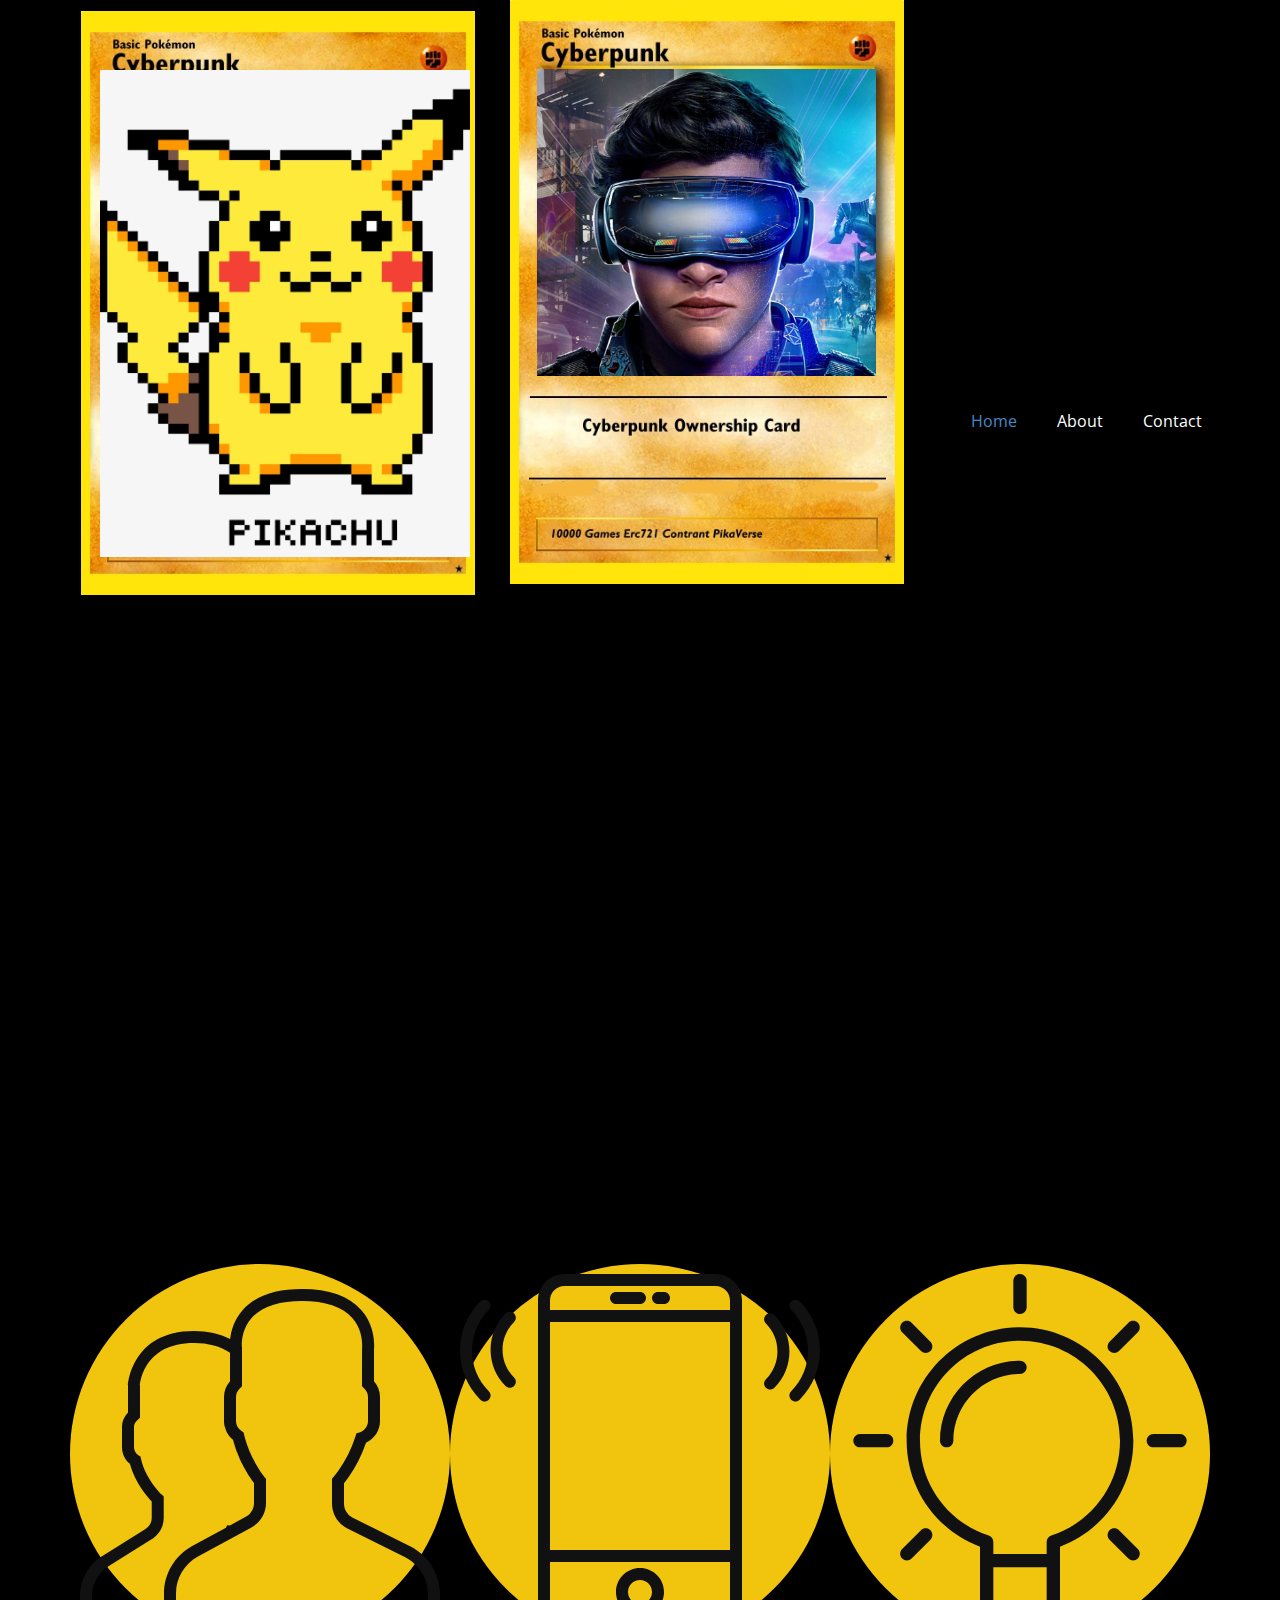
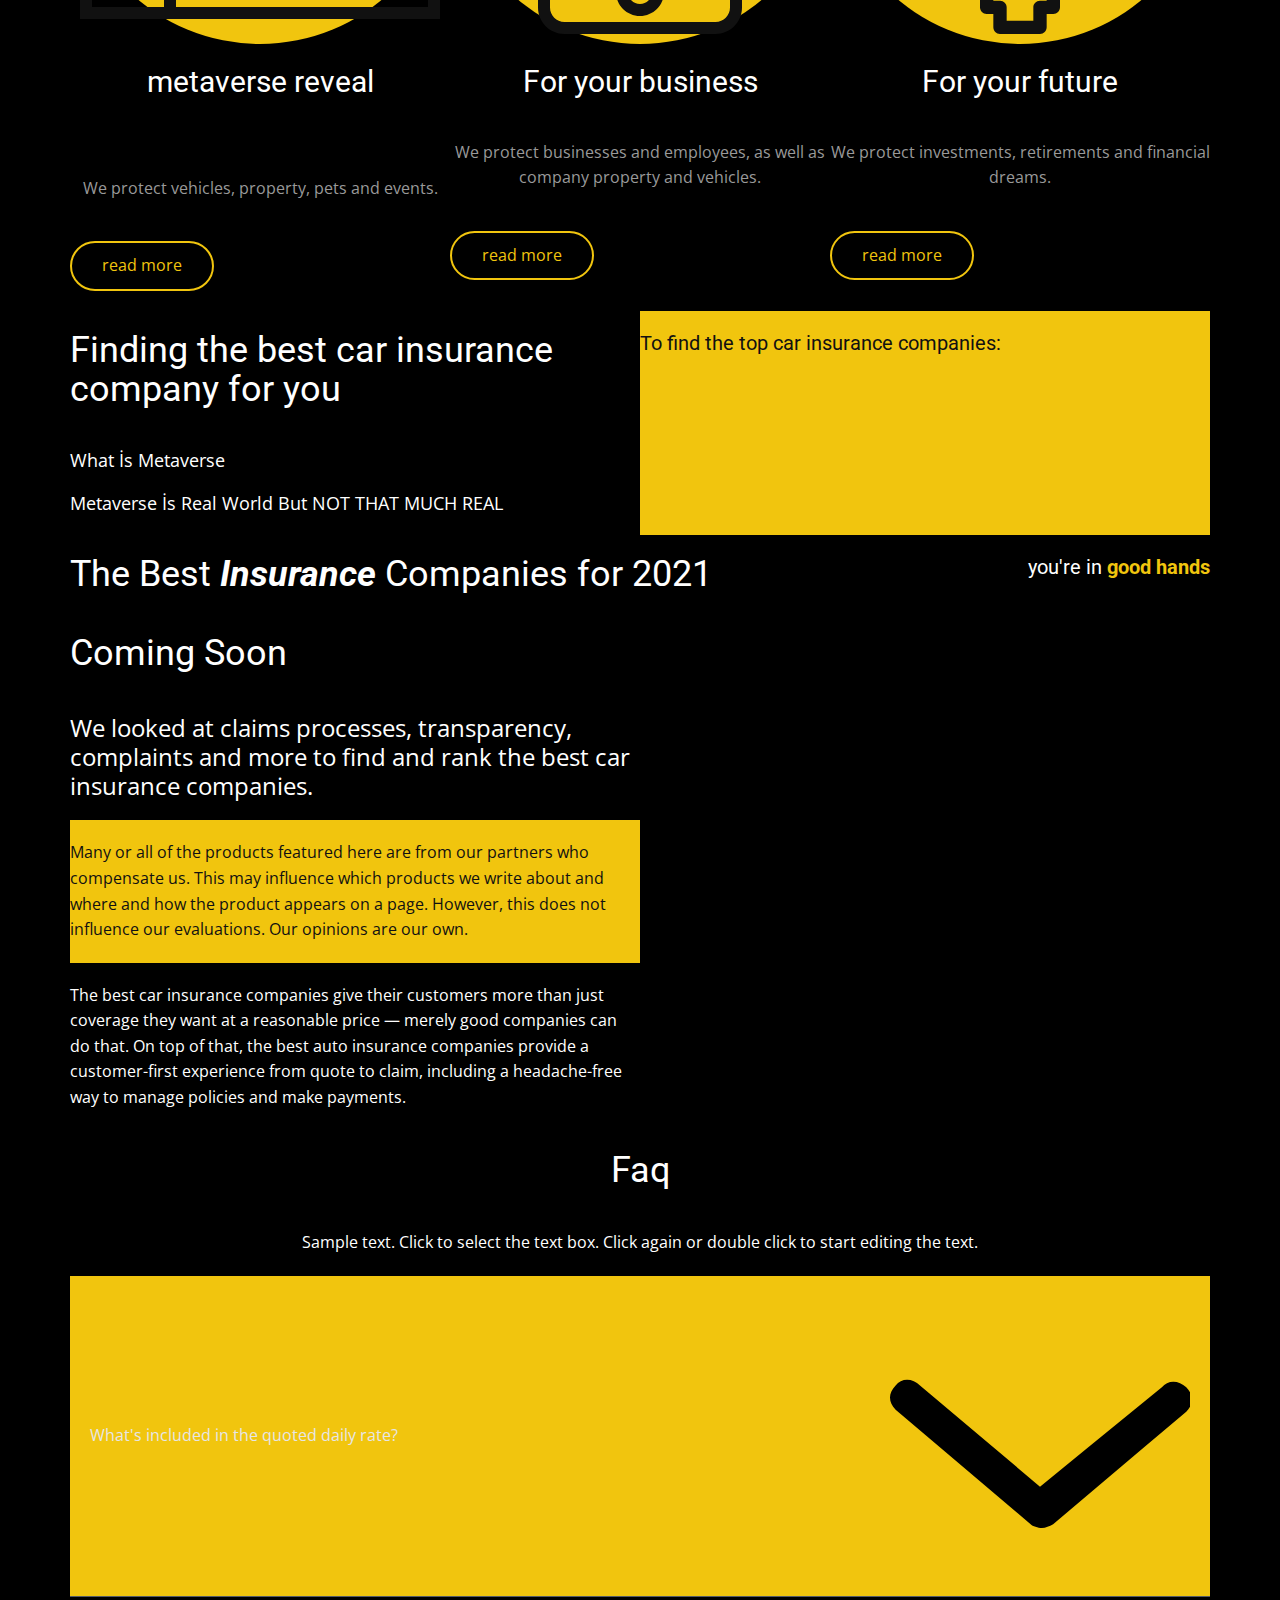
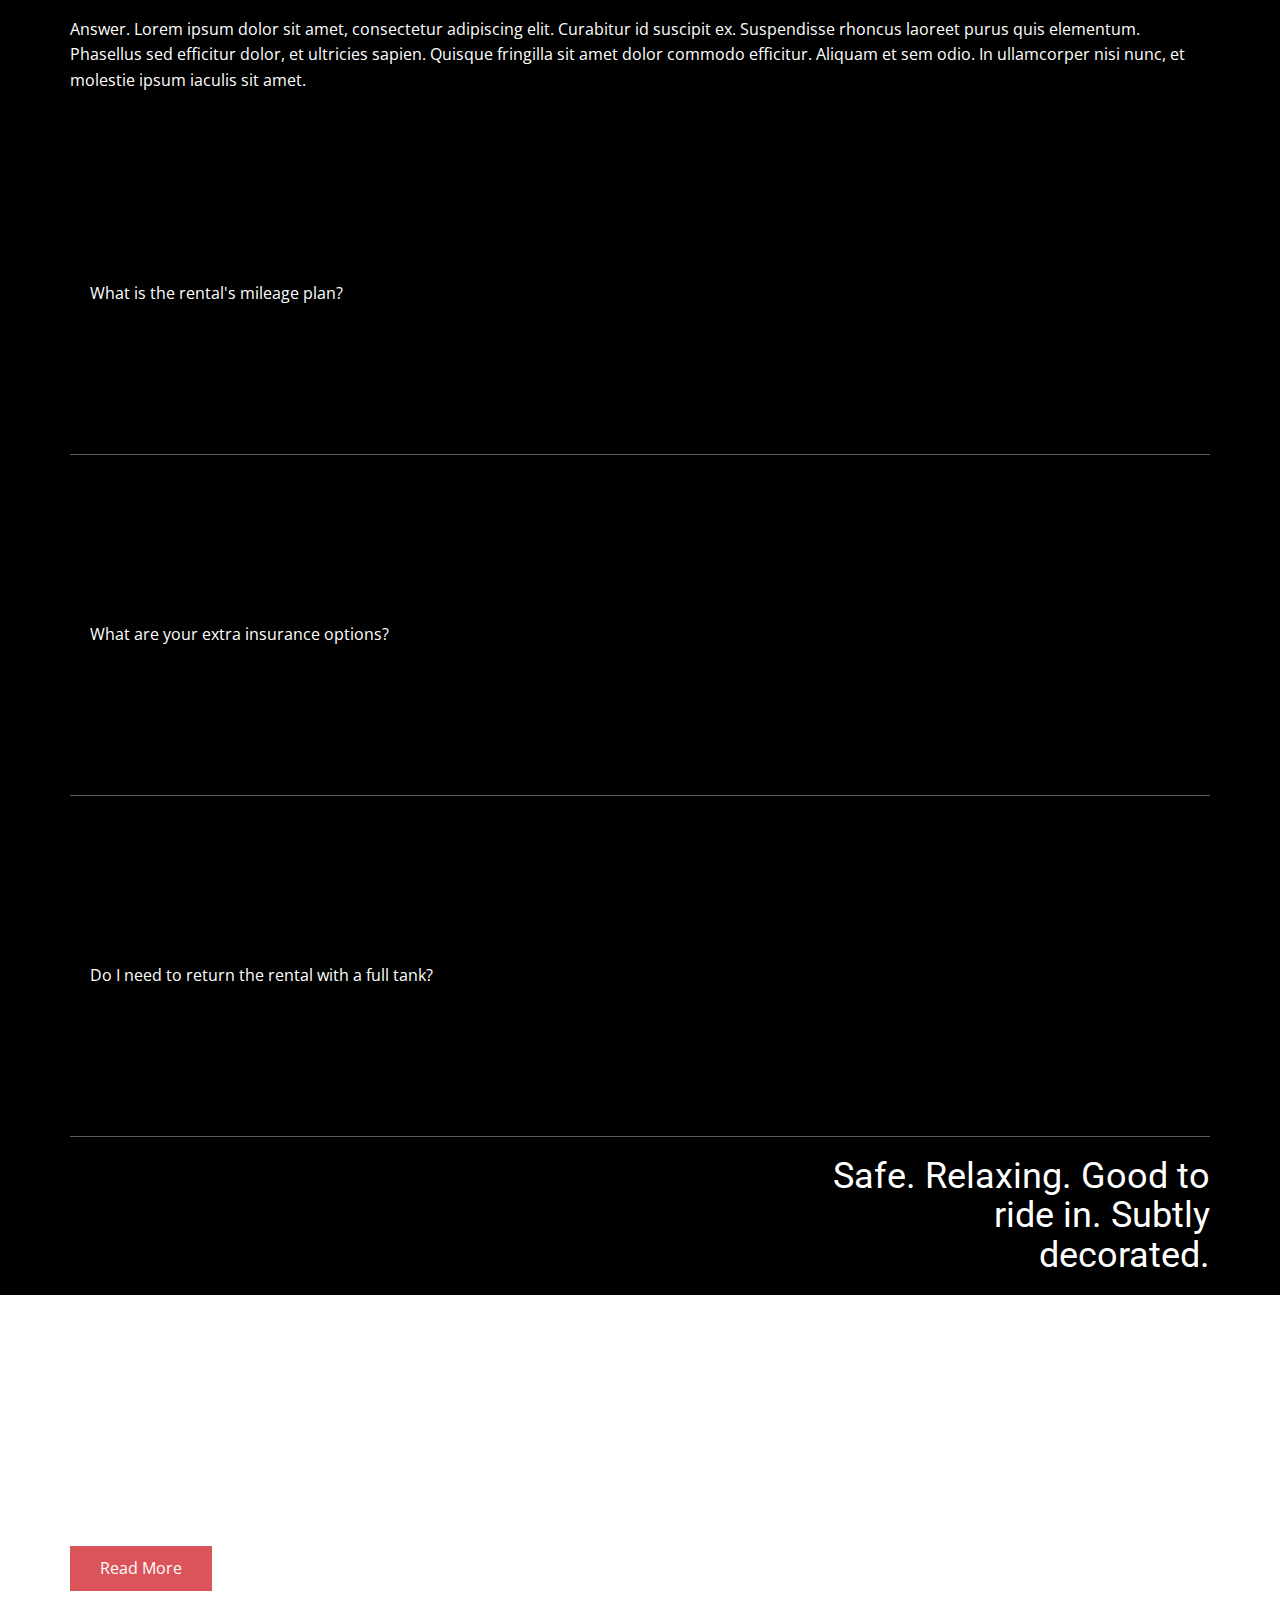
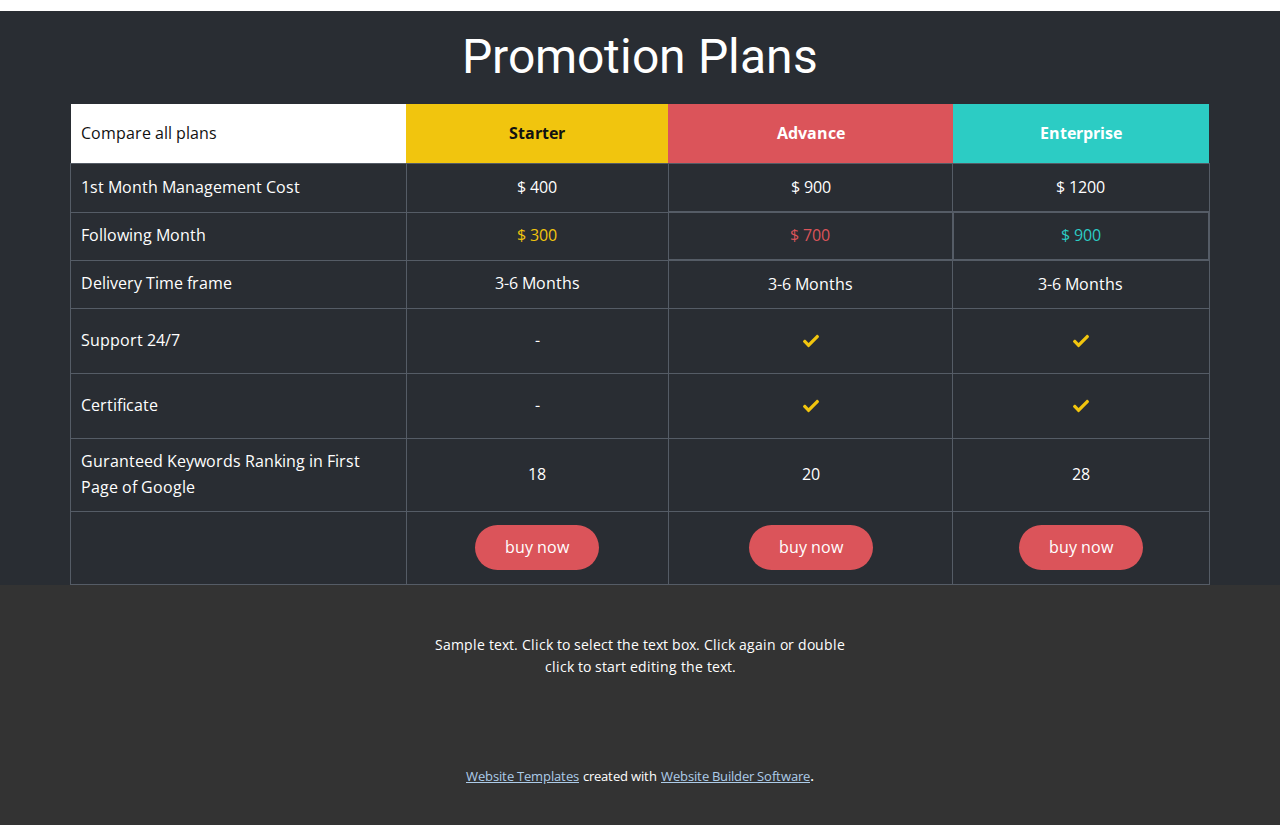
==== commit 64f8469e: "Add files via upload" ====
--- a/index.html
+++ b/index.html
@@ -34,46 +34,51 @@
     <meta property="og:title" content="Home">
     <meta property="og:type" content="website">
   </head>
-  <body data-home-page="Home.html" data-home-page-title="Home" class="u-body u-overlap u-overlap-contrast u-overlap-transparent"><header class="u-clearfix u-grey-60 u-header u-header" id="sec-386a"><nav class="u-menu u-menu-dropdown u-offcanvas u-menu-1">
-        <div class="menu-collapse" style="font-size: 1rem; letter-spacing: 0px;">
-          <a class="u-button-style u-custom-left-right-menu-spacing u-custom-padding-bottom u-custom-top-bottom-menu-spacing u-nav-link u-text-active-palette-1-base u-text-hover-palette-2-base" href="#">
-            <svg viewBox="0 0 24 24"><use xmlns:xlink="http://www.w3.org/1999/xlink" xlink:href="#menu-hamburger"></use></svg>
-            <svg version="1.1" xmlns="http://www.w3.org/2000/svg" xmlns:xlink="http://www.w3.org/1999/xlink"><defs><symbol id="menu-hamburger" viewBox="0 0 16 16" style="width: 16px; height: 16px;"><rect y="1" width="16" height="2"></rect><rect y="7" width="16" height="2"></rect><rect y="13" width="16" height="2"></rect>
+  <body data-home-page="Home.html" data-home-page-title="Home" class="u-body u-overlap u-overlap-contrast"><header class="u-clearfix u-grey-90 u-header u-header" id="sec-386a"><div class="u-clearfix u-sheet u-sheet-1">
+        <img class="u-image u-image-default u-image-1" src="images/32171561.png" alt="" data-image-width="474" data-image-height="659">
+        <img class="u-image u-image-default u-image-2" src="images/42572.jpg" alt="" data-image-width="1600" data-image-height="901">
+        <img class="u-image u-image-default u-image-3" src="images/334-3342322_pikachu-pixel-pikachu.jpg" alt="" data-image-width="820" data-image-height="1037">
+        <img class="u-image u-image-default u-image-4" src="images/32171561.png" alt="" data-image-width="474" data-image-height="659">
+        <img class="u-image u-image-default u-image-5" src="images/334-3342322_pikachu-pixel-pikachu1.jpg" alt="" data-image-width="820" data-image-height="1037">
+        <nav class="u-menu u-menu-dropdown u-offcanvas u-menu-1">
+          <div class="menu-collapse" style="font-size: 1rem; letter-spacing: 0px;">
+            <a class="u-button-style u-custom-left-right-menu-spacing u-custom-padding-bottom u-custom-top-bottom-menu-spacing u-nav-link u-text-active-palette-1-base u-text-hover-palette-2-base" href="#">
+              <svg viewBox="0 0 24 24"><use xmlns:xlink="http://www.w3.org/1999/xlink" xlink:href="#menu-hamburger"></use></svg>
+              <svg version="1.1" xmlns="http://www.w3.org/2000/svg" xmlns:xlink="http://www.w3.org/1999/xlink"><defs><symbol id="menu-hamburger" viewBox="0 0 16 16" style="width: 16px; height: 16px;"><rect y="1" width="16" height="2"></rect><rect y="7" width="16" height="2"></rect><rect y="13" width="16" height="2"></rect>
 </symbol>
 </defs></svg>
-          </a>
-        </div>
-        <div class="u-nav-container">
-          <ul class="u-nav u-unstyled u-nav-1"><li class="u-nav-item"><a class="u-button-style u-nav-link u-text-active-palette-1-base u-text-hover-palette-2-base" href="Home.html" style="padding: 10px 20px;">Home</a>
+            </a>
+          </div>
+          <div class="u-nav-container">
+            <ul class="u-nav u-unstyled u-nav-1"><li class="u-nav-item"><a class="u-button-style u-nav-link u-text-active-palette-1-base u-text-hover-palette-2-base" href="Home.html" style="padding: 10px 20px;">Home</a>
 </li><li class="u-nav-item"><a class="u-button-style u-nav-link u-text-active-palette-1-base u-text-hover-palette-2-base" href="About.html" style="padding: 10px 20px;">About</a>
 </li><li class="u-nav-item"><a class="u-button-style u-nav-link u-text-active-palette-1-base u-text-hover-palette-2-base" href="Contact.html" style="padding: 10px 20px;">Contact</a>
 </li></ul>
-        </div>
-        <div class="u-nav-container-collapse">
-          <div class="u-black u-container-style u-inner-container-layout u-opacity u-opacity-95 u-sidenav">
-            <div class="u-inner-container-layout u-sidenav-overflow">
-              <div class="u-menu-close"></div>
-              <ul class="u-align-center u-nav u-popupmenu-items u-unstyled u-nav-2"><li class="u-nav-item"><a class="u-button-style u-nav-link" href="Home.html">Home</a>
+          </div>
+          <div class="u-nav-container-collapse">
+            <div class="u-black u-container-style u-inner-container-layout u-opacity u-opacity-95 u-sidenav">
+              <div class="u-inner-container-layout u-sidenav-overflow">
+                <div class="u-menu-close"></div>
+                <ul class="u-align-center u-nav u-popupmenu-items u-unstyled u-nav-2"><li class="u-nav-item"><a class="u-button-style u-nav-link" href="Home.html">Home</a>
 </li><li class="u-nav-item"><a class="u-button-style u-nav-link" href="About.html">About</a>
 </li><li class="u-nav-item"><a class="u-button-style u-nav-link" href="Contact.html">Contact</a>
 </li></ul>
-            </div>
-          </div>
-          <div class="u-black u-menu-overlay u-opacity u-opacity-70"></div>
-        </div>
-      </nav></header>
+              </div>
+            </div>
+            <div class="u-black u-menu-overlay u-opacity u-opacity-70"></div>
+          </div>
+        </nav>
+      </div></header>
     <section class="u-clearfix u-section-1" id="sec-f2f3">
-      <img class="u-expanded-height u-image u-image-default u-image-1" src="images/4145671.jpg" alt="" data-image-width="600" data-image-height="830">
-      <img class="u-image u-image-default u-image-2" src="images/441.jpg" alt="" data-image-width="1200" data-image-height="921">
-      <img class="u-image u-image-default u-image-3" src="images/42572.jpg" alt="" data-image-width="1600" data-image-height="901">
-    </section>
-    <section class="u-align-center u-clearfix u-image u-shading u-section-2" id="carousel_f1e4" data-image-width="2024" data-image-height="1035">
       <div class="u-clearfix u-sheet u-sheet-1"><span class="u-icon u-icon-circle u-text-palette-3-base u-icon-1"><svg class="u-svg-link" preserveAspectRatio="xMidYMin slice" viewBox="0 0 480.026 480.026" style=""><use xmlns:xlink="http://www.w3.org/1999/xlink" xlink:href="#svg-5092"></use></svg><svg class="u-svg-content" viewBox="0 0 480.026 480.026" x="0px" y="0px" id="svg-5092" style="enable-background:new 0 0 480.026 480.026;"><g><g><path d="M475.922,229.325l-144-160c-3.072-3.392-7.36-5.312-11.904-5.312h-96c-6.304,0-12.032,3.712-14.624,9.472    c-2.56,5.792-1.504,12.544,2.72,17.216l134.368,149.312l-134.368,149.28c-4.224,4.704-5.312,11.456-2.72,17.216    c2.592,5.792,8.32,9.504,14.624,9.504h96c4.544,0,8.832-1.952,11.904-5.28l144-160    C481.394,244.653,481.394,235.373,475.922,229.325z"></path>
 </g>
 </g><g><g><path d="M267.922,229.325l-144-160c-3.072-3.392-7.36-5.312-11.904-5.312h-96c-6.304,0-12.032,3.712-14.624,9.472    c-2.56,5.792-1.504,12.544,2.72,17.216l134.368,149.312L4.114,389.293c-4.224,4.704-5.312,11.456-2.72,17.216    c2.592,5.792,8.32,9.504,14.624,9.504h96c4.544,0,8.832-1.952,11.904-5.28l144-160    C273.394,244.653,273.394,235.373,267.922,229.325z"></path>
 </g>
 </g></svg></span>
       </div>
+    </section>
+    <section class="u-align-center u-clearfix u-image u-shading u-section-2" id="carousel_f1e4" data-image-width="2024" data-image-height="1035">
+      <div class="u-clearfix u-sheet u-sheet-1"></div>
     </section>
     <section class="u-align-center u-black u-clearfix u-section-3" id="carousel_5a37">
       <div class="u-clearfix u-sheet u-sheet-1">
@@ -435,6 +440,9 @@
         </div>
       </div>
     </section>
+    <style class="u-overlap-style">.u-overlap:not(.u-sticky-scroll) .u-header {
+background-color: #000000 !important
+}</style>
     
     
     <footer class="u-align-center u-clearfix u-footer u-grey-80 u-footer" id="sec-5786"><div class="u-clearfix u-sheet u-sheet-1">
--- a/nicepage.css
+++ b/nicepage.css
@@ -35524,11 +35524,44 @@
 /*end-variables sitestylecss*/
  .u-header {
   background-image: none;
-  min-height: 1078px;
+}
+
+.u-header .u-sheet-1 {
+  min-height: 1249px;
+}
+
+.u-header .u-image-1 {
+  width: 394px;
+  height: 584px;
+  margin: 0 306px 0 auto;
+}
+
+.u-header .u-image-2 {
+  width: 339px;
+  height: 307px;
+  margin: -515px 334px 0 auto;
+}
+
+.u-header .u-image-3 {
+  width: 348px;
+  height: 427px;
+  margin: -306px auto 0 34px;
+}
+
+.u-header .u-image-4 {
+  width: 394px;
+  height: 584px;
+  margin: -486px auto 0 11px;
+}
+
+.u-header .u-image-5 {
+  width: 370px;
+  height: 487px;
+  margin: -525px auto 0 30px;
 }
 
 .u-header .u-menu-1 {
-  margin: 402px calc(((100% - 1140px) / 2) + -12px) 60px auto;
+  margin: -154px -12px 60px auto;
 }
 
 .u-header .u-nav-1 {
@@ -35540,31 +35573,82 @@
   font-size: 1.25rem;
 }
 @media (max-width: 1199px) {
+  .u-header .u-image-2 {
+    width: 339px;
+    height: 307px;
+    margin-top: -515px;
+    margin-right: 334px;
+  }
+
+  .u-header .u-image-3 {
+    width: 348px;
+    height: 426px;
+    margin-top: -306px;
+    margin-left: 34px;
+  }
+
+  .u-header .u-image-4 {
+    margin-top: -485px;
+    margin-left: 11px;
+  }
+
+  .u-header .u-image-5 {
+    margin-top: -525px;
+    margin-left: 30px;
+  }
+
   .u-header .u-menu-1 {
-    margin-right: calc(((100% - 940px) / 2) + -12px);
-  }
-}
-@media (max-width: 991px) {
+    margin-top: -154px;
+  }
+}
+
+@media (max-width: 767px) {
+  .u-header .u-image-1 {
+    margin-right: 146px;
+  }
+
+  .u-header .u-image-2 {
+    margin-right: 201px;
+  }
+}
+@media (max-width: 575px) {
+  .u-header .u-sheet-1 {
+    min-height: 1041px;
+  }
+
+  .u-header .u-image-1 {
+    width: 340px;
+    height: 504px;
+    margin-right: 0;
+  }
+
+  .u-header .u-image-2 {
+    margin-top: -435px;
+    margin-right: 1px;
+  }
+
+  .u-header .u-image-3 {
+    width: 340px;
+    height: 416px;
+    margin-left: 0;
+  }
+
+  .u-header .u-image-4 {
+    width: 340px;
+    height: 504px;
+    margin-top: -475px;
+    margin-left: 0;
+  }
+
+  .u-header .u-image-5 {
+    width: 340px;
+    height: 448px;
+    margin-top: -418px;
+    margin-left: 0;
+  }
+
   .u-header .u-menu-1 {
-    margin-right: calc(((100% - 720px) / 2) + -12px);
-  }
-}
-@media (max-width: 767px) {
-   .u-header {
-    min-height: 970px;
-  }
-
-  .u-header .u-menu-1 {
-    margin-right: calc(((100% - 540px) / 2) + -12px);
-  }
-}
-@media (max-width: 575px) {
-   .u-header {
-    min-height: 773px;
-  }
-
-  .u-header .u-menu-1 {
-    margin-right: calc(((100% - 340px) / 2) + -12px);
+    margin-top: -414px;
   }
 }
  .u-footer {
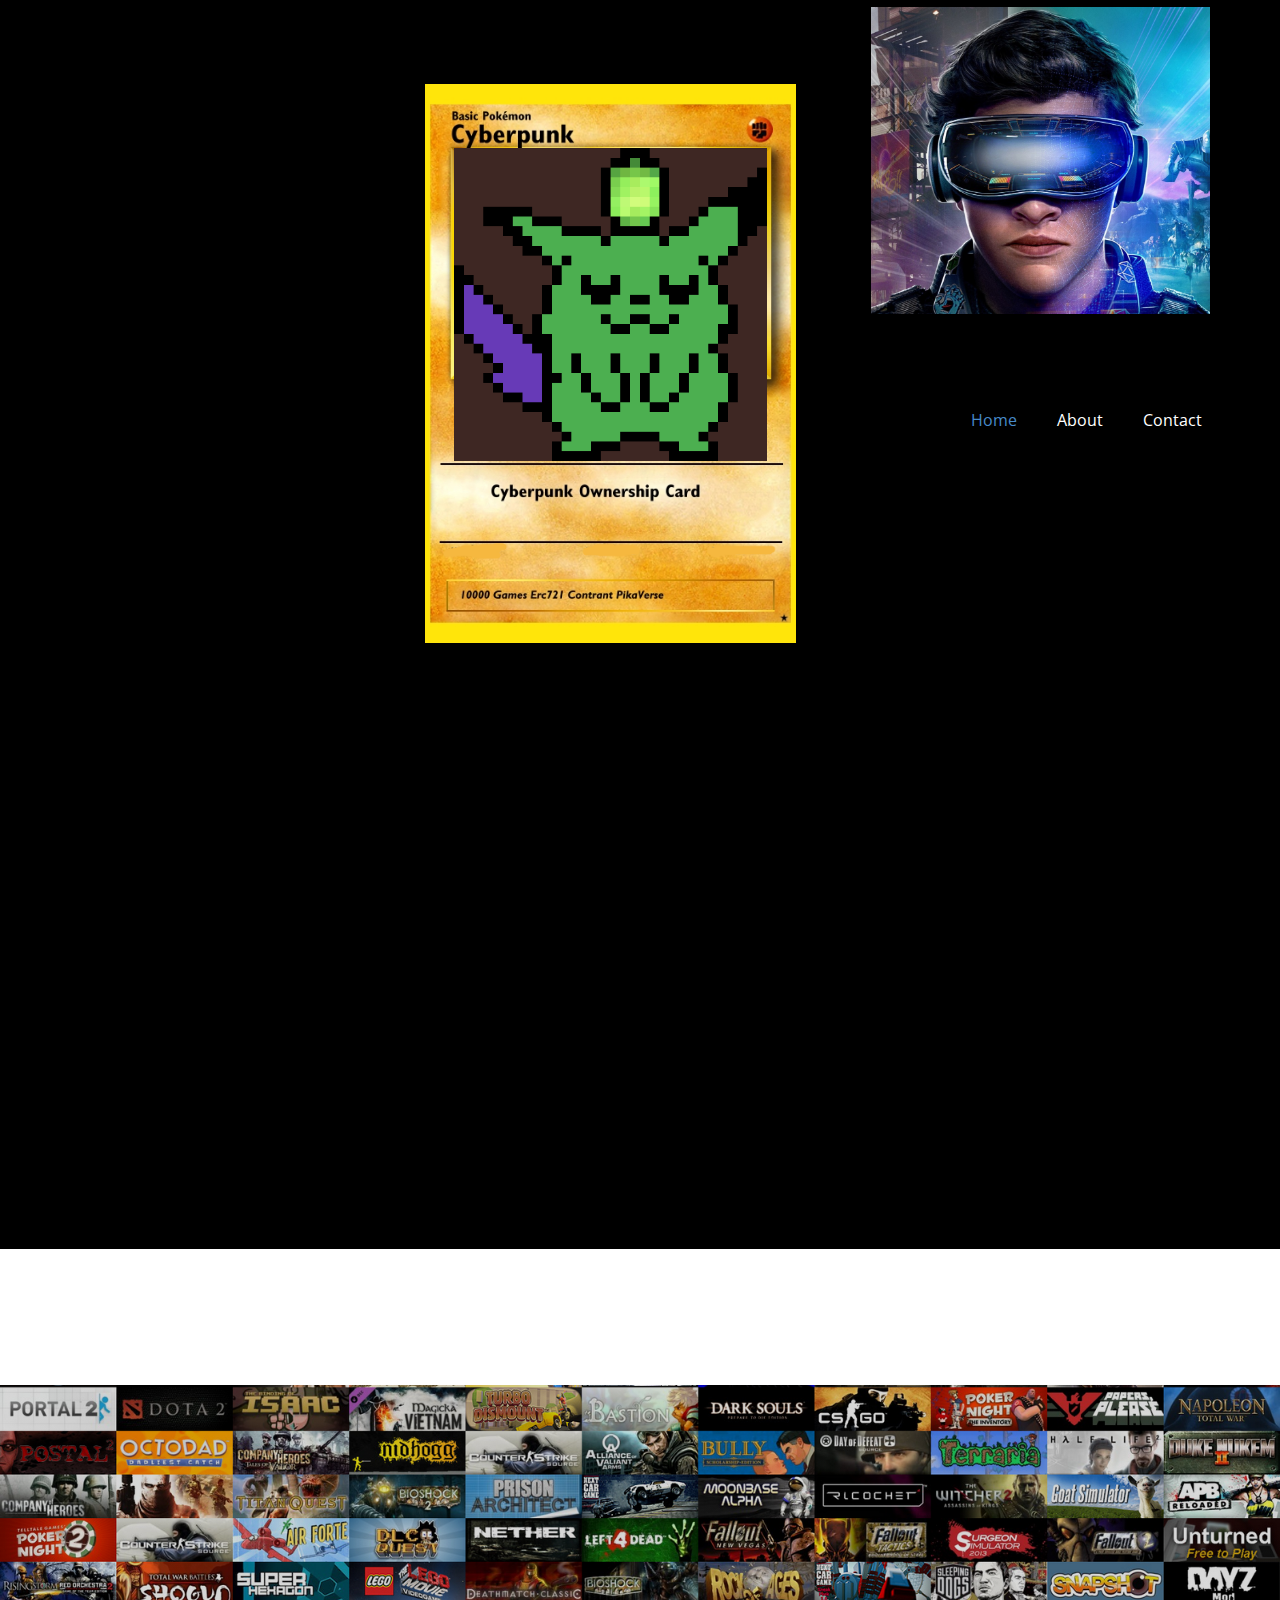
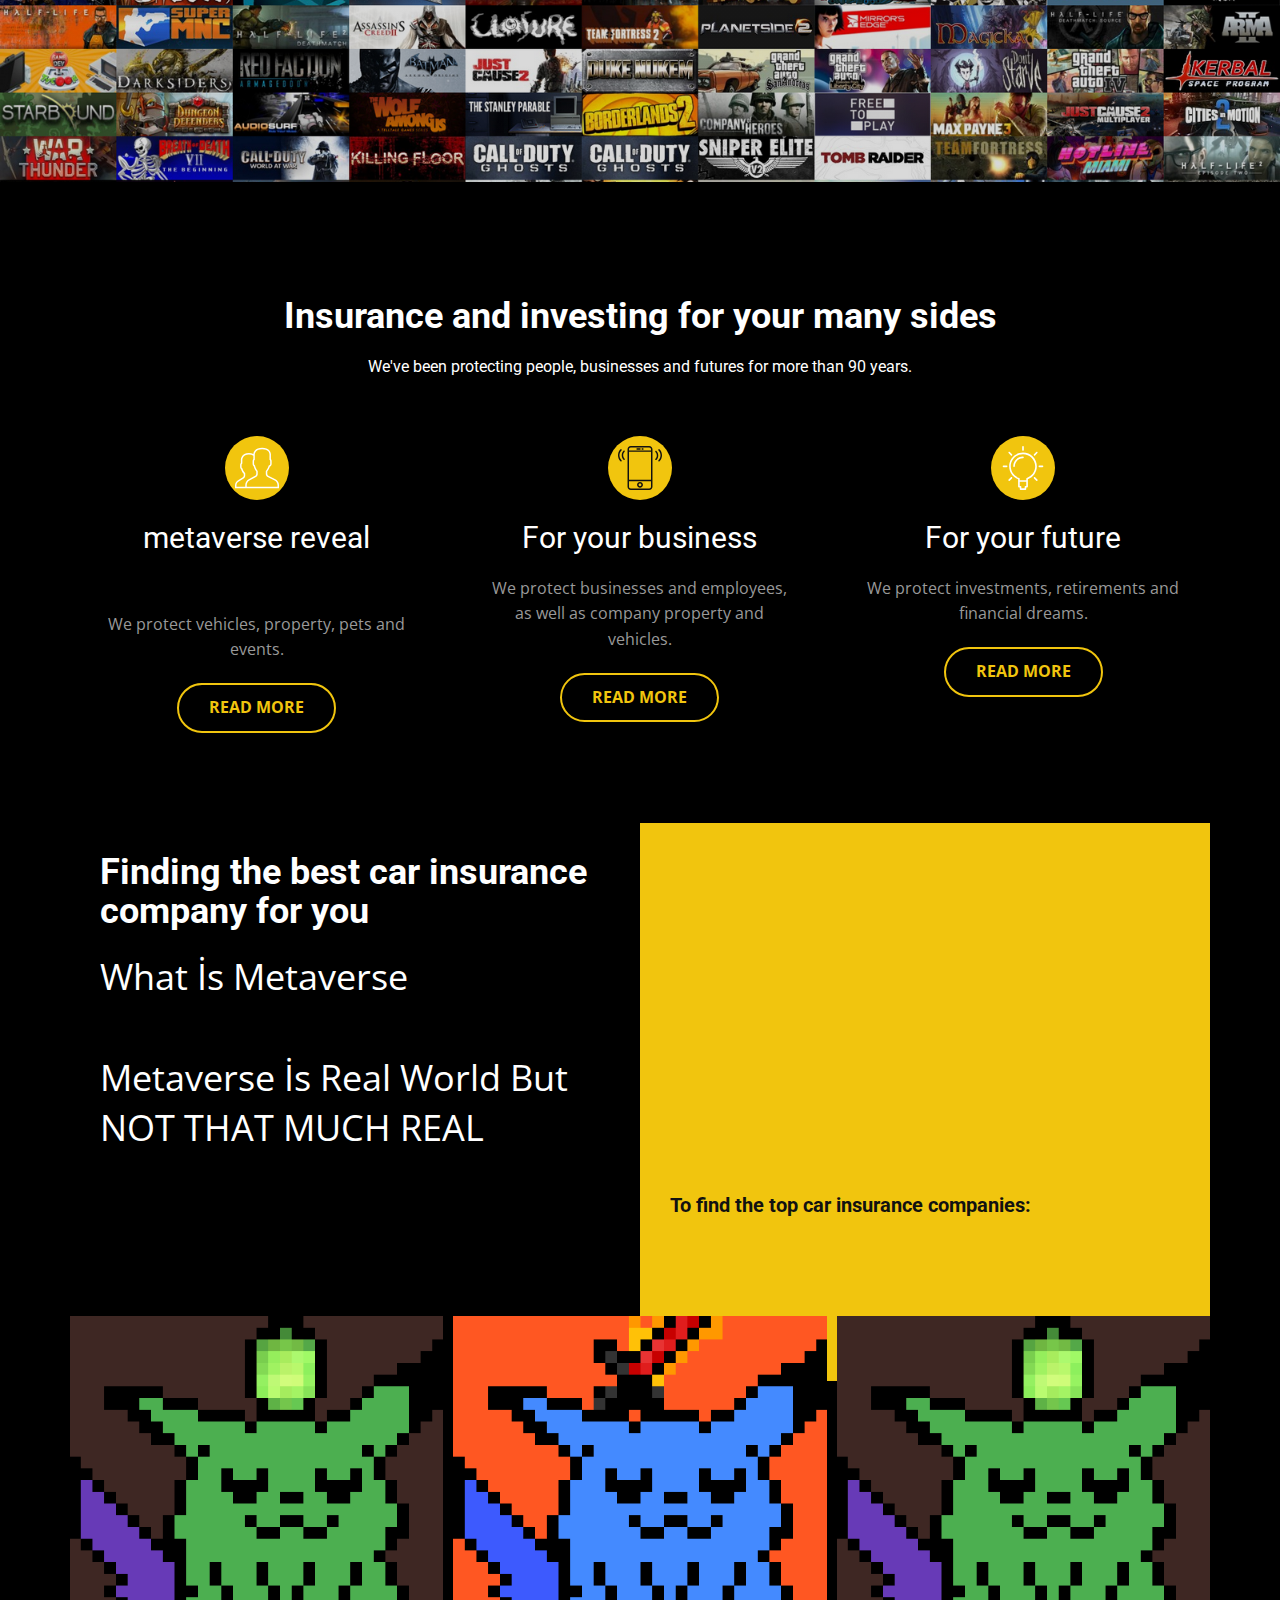
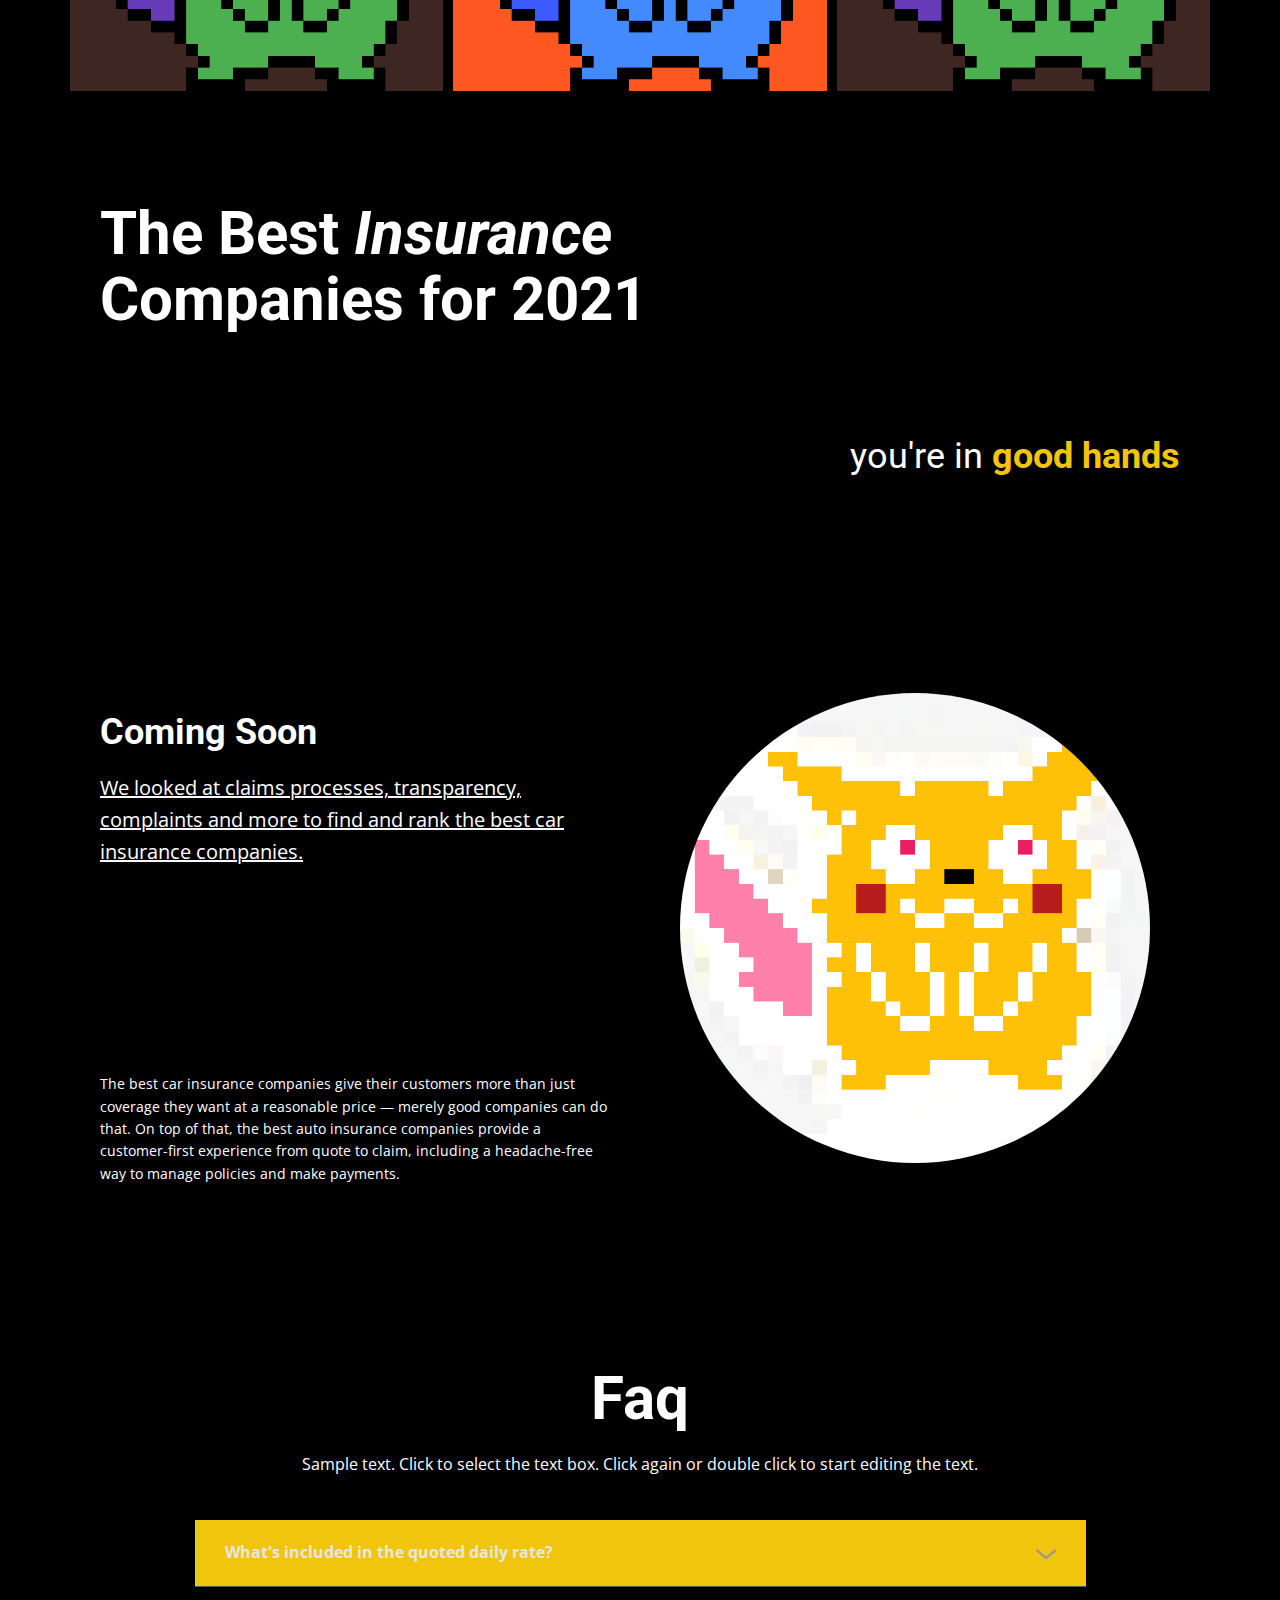
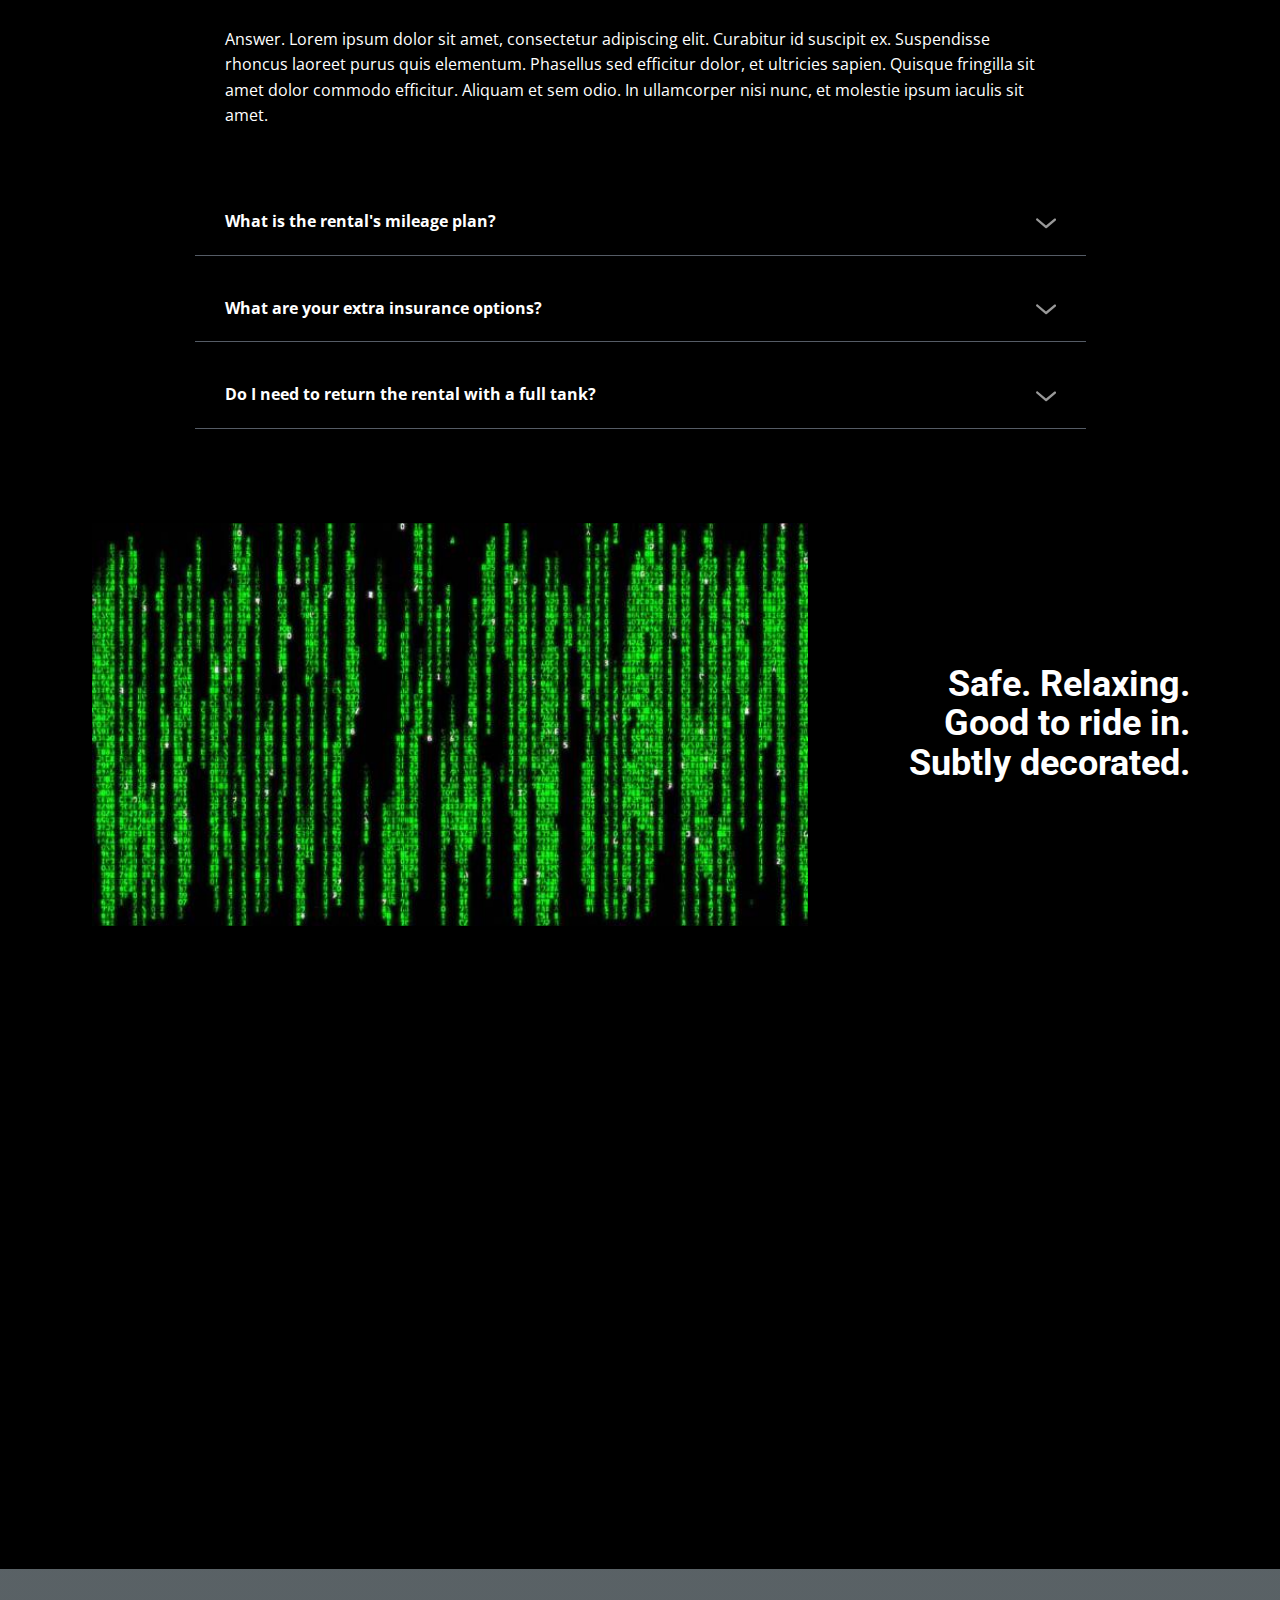
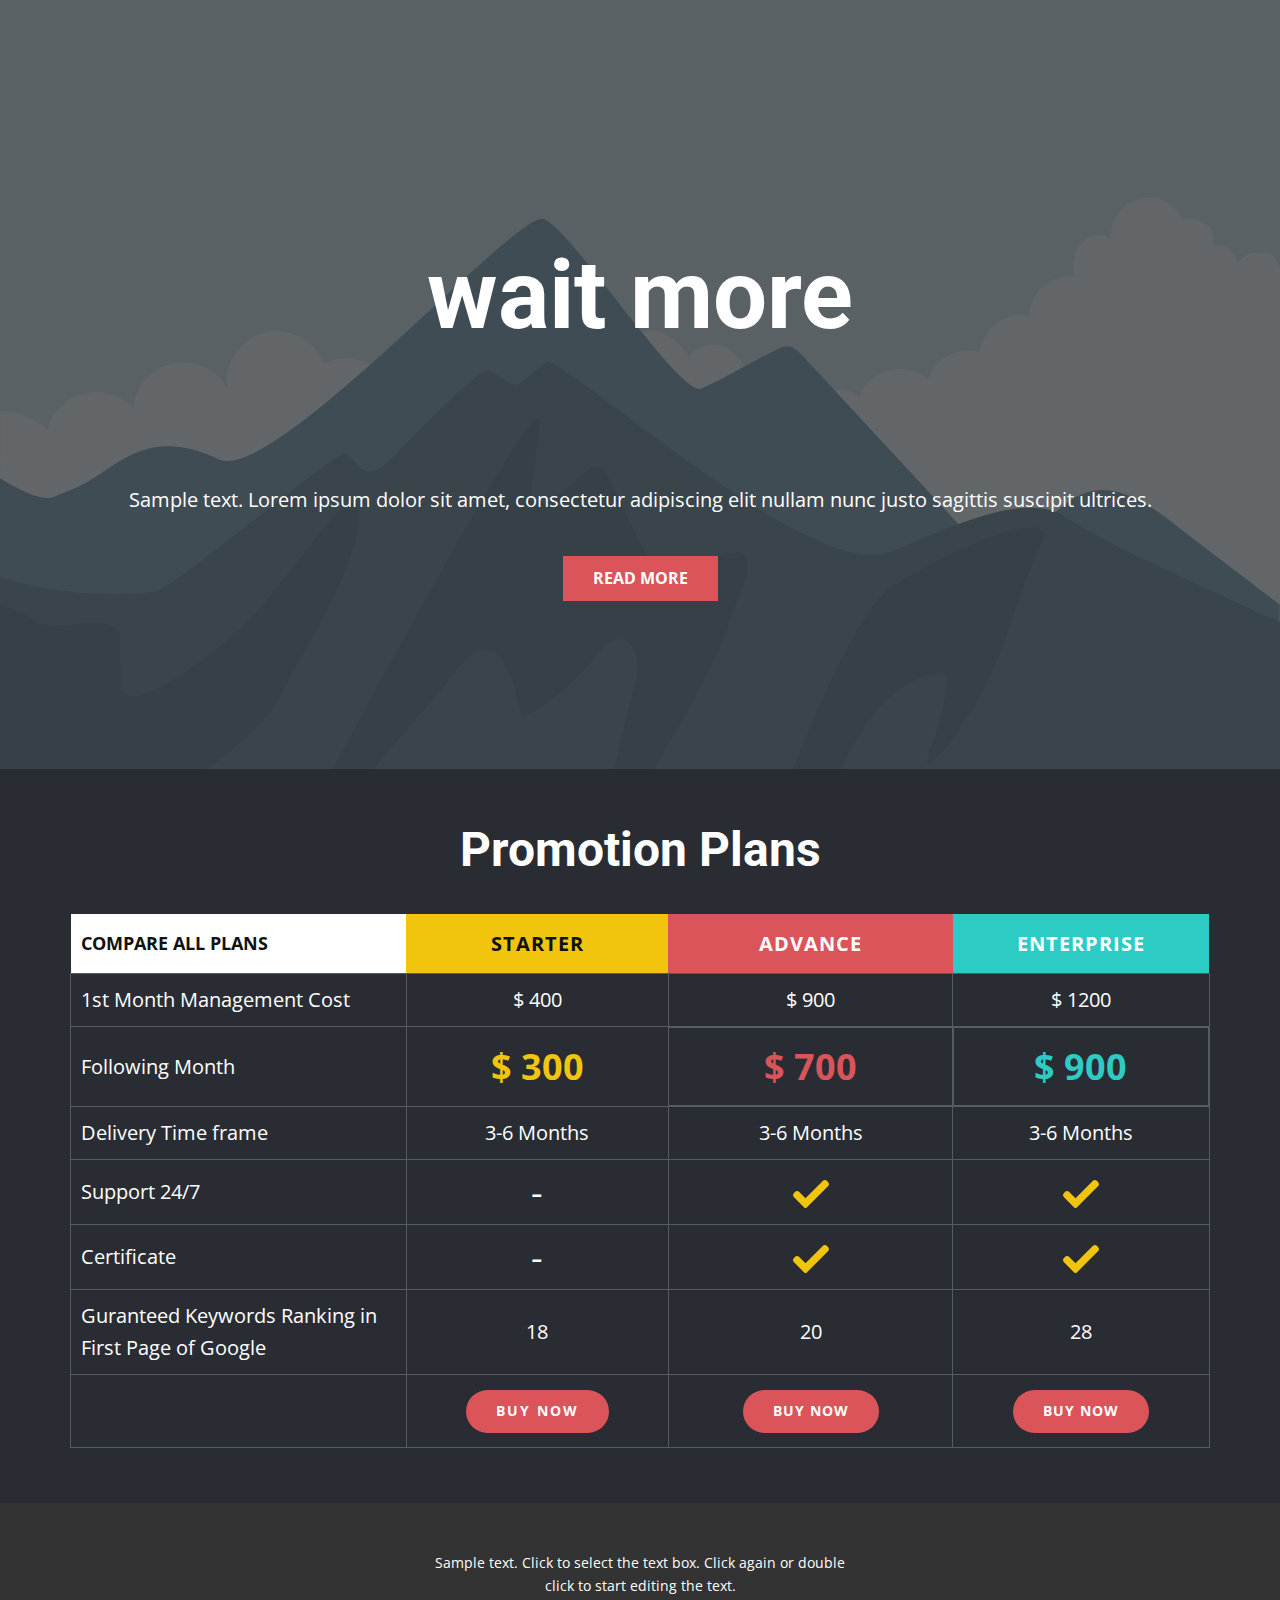
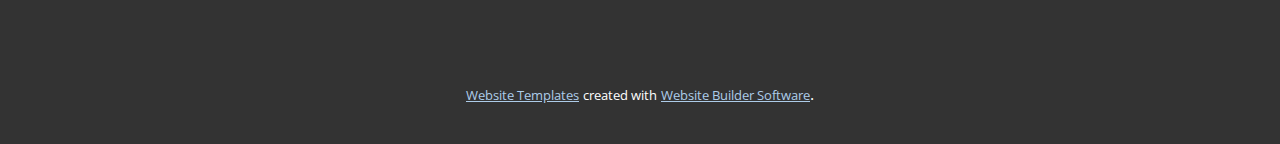
==== commit 5e499b1c: "Add files via upload" ====
--- a/index.html
+++ b/index.html
@@ -35,11 +35,9 @@
     <meta property="og:type" content="website">
   </head>
   <body data-home-page="Home.html" data-home-page-title="Home" class="u-body u-overlap u-overlap-contrast"><header class="u-clearfix u-grey-90 u-header u-header" id="sec-386a"><div class="u-clearfix u-sheet u-sheet-1">
-        <img class="u-image u-image-default u-image-1" src="images/32171561.png" alt="" data-image-width="474" data-image-height="659">
-        <img class="u-image u-image-default u-image-2" src="images/42572.jpg" alt="" data-image-width="1600" data-image-height="901">
-        <img class="u-image u-image-default u-image-3" src="images/334-3342322_pikachu-pixel-pikachu.jpg" alt="" data-image-width="820" data-image-height="1037">
-        <img class="u-image u-image-default u-image-4" src="images/32171561.png" alt="" data-image-width="474" data-image-height="659">
-        <img class="u-image u-image-default u-image-5" src="images/334-3342322_pikachu-pixel-pikachu1.jpg" alt="" data-image-width="820" data-image-height="1037">
+        <img class="u-image u-image-default u-image-1" src="images/42572.jpg" alt="" data-image-width="1600" data-image-height="901">
+        <img class="u-image u-image-default u-image-2" src="images/32171561.png" alt="" data-image-width="474" data-image-height="659">
+        <img class="u-image u-image-default u-preserve-proportions u-image-3" src="images/172.png" alt="" data-image-width="512" data-image-height="512">
         <nav class="u-menu u-menu-dropdown u-offcanvas u-menu-1">
           <div class="menu-collapse" style="font-size: 1rem; letter-spacing: 0px;">
             <a class="u-button-style u-custom-left-right-menu-spacing u-custom-padding-bottom u-custom-top-bottom-menu-spacing u-nav-link u-text-active-palette-1-base u-text-hover-palette-2-base" href="#">
@@ -70,7 +68,12 @@
         </nav>
       </div></header>
     <section class="u-clearfix u-section-1" id="sec-f2f3">
-      <div class="u-clearfix u-sheet u-sheet-1"><span class="u-icon u-icon-circle u-text-palette-3-base u-icon-1"><svg class="u-svg-link" preserveAspectRatio="xMidYMin slice" viewBox="0 0 480.026 480.026" style=""><use xmlns:xlink="http://www.w3.org/1999/xlink" xlink:href="#svg-5092"></use></svg><svg class="u-svg-content" viewBox="0 0 480.026 480.026" x="0px" y="0px" id="svg-5092" style="enable-background:new 0 0 480.026 480.026;"><g><g><path d="M475.922,229.325l-144-160c-3.072-3.392-7.36-5.312-11.904-5.312h-96c-6.304,0-12.032,3.712-14.624,9.472    c-2.56,5.792-1.504,12.544,2.72,17.216l134.368,149.312l-134.368,149.28c-4.224,4.704-5.312,11.456-2.72,17.216    c2.592,5.792,8.32,9.504,14.624,9.504h96c4.544,0,8.832-1.952,11.904-5.28l144-160    C481.394,244.653,481.394,235.373,475.922,229.325z"></path>
+      <div class="u-clearfix u-sheet u-sheet-1">
+        <div class="u-container-style u-group u-palette-3-base u-group-1">
+          <div class="u-container-layout u-container-layout-1">
+            <p class="u-text u-text-default u-text-1">Many or all of the products featured here are from our partners who compensate us. This may influence which products we write about and where and how the product appears on a page. However, this does not influence our evaluations. Our opinions are our own.</p>
+          </div>
+        </div><span class="u-icon u-icon-circle u-text-palette-3-base u-icon-1"><svg class="u-svg-link" preserveAspectRatio="xMidYMin slice" viewBox="0 0 480.026 480.026" style=""><use xmlns:xlink="http://www.w3.org/1999/xlink" xlink:href="#svg-5092"></use></svg><svg class="u-svg-content" viewBox="0 0 480.026 480.026" x="0px" y="0px" id="svg-5092" style="enable-background:new 0 0 480.026 480.026;"><g><g><path d="M475.922,229.325l-144-160c-3.072-3.392-7.36-5.312-11.904-5.312h-96c-6.304,0-12.032,3.712-14.624,9.472    c-2.56,5.792-1.504,12.544,2.72,17.216l134.368,149.312l-134.368,149.28c-4.224,4.704-5.312,11.456-2.72,17.216    c2.592,5.792,8.32,9.504,14.624,9.504h96c4.544,0,8.832-1.952,11.904-5.28l144-160    C481.394,244.653,481.394,235.373,475.922,229.325z"></path>
 </g>
 </g><g><g><path d="M267.922,229.325l-144-160c-3.072-3.392-7.36-5.312-11.904-5.312h-96c-6.304,0-12.032,3.712-14.624,9.472    c-2.56,5.792-1.504,12.544,2.72,17.216l134.368,149.312L4.114,389.293c-4.224,4.704-5.312,11.456-2.72,17.216    c2.592,5.792,8.32,9.504,14.624,9.504h96c4.544,0,8.832-1.952,11.904-5.28l144-160    C273.394,244.653,273.394,235.373,267.922,229.325z"></path>
 </g>
@@ -190,8 +193,8 @@
         <div class="u-expanded-width u-gallery u-layout-grid u-lightbox u-no-transition u-show-text-on-hover u-gallery-1">
           <div class="u-gallery-inner u-gallery-inner-1">
             <div class="u-effect-fade u-gallery-item">
-              <div class="u-back-slide" data-image-width="340" data-image-height="431">
-                <img class="u-back-image u-expanded" src="images/571982.png">
+              <div class="u-back-slide" data-image-width="512" data-image-height="512">
+                <img class="u-back-image u-expanded" src="images/172.png">
               </div>
               <div class="u-over-slide u-shading u-over-slide-1">
                 <h3 class="u-gallery-heading"></h3>
@@ -199,8 +202,8 @@
               </div>
             </div>
             <div class="u-effect-fade u-gallery-item u-gallery-item-2">
-              <div class="u-back-slide" data-image-width="1160" data-image-height="773">
-                <img class="u-back-image u-expanded" src="images/1231.jpg">
+              <div class="u-back-slide" data-image-width="512" data-image-height="512">
+                <img class="u-back-image u-expanded" src="images/66.png">
               </div>
               <div class="u-over-slide u-shading u-over-slide-2">
                 <h3 class="u-gallery-heading"></h3>
@@ -208,8 +211,8 @@
               </div>
             </div>
             <div class="u-effect-fade u-gallery-item u-gallery-item-3">
-              <div class="u-back-slide" data-image-width="820" data-image-height="1037">
-                <img class="u-back-image u-expanded" src="images/334-3342322_pikachu-pixel-pikachu.jpg">
+              <div class="u-back-slide" data-image-width="512" data-image-height="512">
+                <img class="u-back-image u-expanded" src="images/172.png">
               </div>
               <div class="u-over-slide u-shading u-over-slide-3">
                 <h3 class="u-gallery-heading"></h3>
@@ -248,20 +251,15 @@
           <div class="u-layout">
             <div class="u-layout-row">
               <div class="u-container-style u-layout-cell u-size-30 u-layout-cell-1">
-                <div class="u-container-layout u-valign-middle u-container-layout-1">
+                <div class="u-container-layout u-container-layout-1">
                   <h2 class="u-text u-text-1">Coming Soon</h2>
                   <h4 class="u-custom-font u-text u-text-font u-text-2">We looked at claims processes, transparency, complaints and more to find and rank the best car insurance companies.</h4>
-                  <div class="u-container-style u-expanded-width u-group u-palette-3-base u-group-1">
-                    <div class="u-container-layout u-container-layout-2">
-                      <p class="u-text u-text-default u-text-3">Many or all of the products featured here are from our partners who compensate us. This may influence which products we write about and where and how the product appears on a page. However, this does not influence our evaluations. Our opinions are our own.</p>
-                    </div>
-                  </div>
-                  <p class="u-text u-text-4">The best car insurance companies give their customers more than just coverage they want at a reasonable price — merely good companies can do that. On top of that, the best auto insurance companies provide a customer-first experience from quote to claim, including a headache-free way to manage policies and make payments.</p>
+                  <p class="u-text u-text-3">The best car insurance companies give their customers more than just coverage they want at a reasonable price — merely good companies can do that. On top of that, the best auto insurance companies provide a customer-first experience from quote to claim, including a headache-free way to manage policies and make payments.</p>
                 </div>
               </div>
               <div class="u-align-center u-container-style u-layout-cell u-shape-rectangle u-size-30 u-layout-cell-2">
-                <div class="u-container-layout u-valign-middle u-container-layout-3">
-                  <div class="u-image u-image-circle u-image-1" data-image-width="820" data-image-height="1037"></div>
+                <div class="u-container-layout u-container-layout-2">
+                  <div class="u-image u-image-circle u-image-1" data-image-width="800" data-image-height="800"></div>
                 </div>
               </div>
             </div>
--- a/nicepage.css
+++ b/nicepage.css
@@ -35531,37 +35531,25 @@
 }
 
 .u-header .u-image-1 {
-  width: 394px;
-  height: 584px;
-  margin: 0 306px 0 auto;
-}
-
-.u-header .u-image-2 {
   width: 339px;
   height: 307px;
-  margin: -515px 334px 0 auto;
+  margin: 7px 0 0 auto;
+}
+
+.u-header .u-image-2 {
+  width: 371px;
+  height: 559px;
+  margin: -230px auto 0 355px;
 }
 
 .u-header .u-image-3 {
-  width: 348px;
-  height: 427px;
-  margin: -306px auto 0 34px;
-}
-
-.u-header .u-image-4 {
-  width: 394px;
-  height: 584px;
-  margin: -486px auto 0 11px;
-}
-
-.u-header .u-image-5 {
-  width: 370px;
-  height: 487px;
-  margin: -525px auto 0 30px;
+  width: 313px;
+  height: 313px;
+  margin: -495px auto 0 384px;
 }
 
 .u-header .u-menu-1 {
-  margin: -154px -12px 60px auto;
+  margin: -59px -12px 60px auto;
 }
 
 .u-header .u-nav-1 {
@@ -35573,82 +35561,61 @@
   font-size: 1.25rem;
 }
 @media (max-width: 1199px) {
-  .u-header .u-image-2 {
+  .u-header .u-image-1 {
     width: 339px;
     height: 307px;
-    margin-top: -515px;
-    margin-right: 334px;
+  }
+
+  .u-header .u-image-2 {
+    width: 371px;
+    margin-top: -143px;
+    margin-left: 355px;
   }
 
   .u-header .u-image-3 {
-    width: 348px;
-    height: 426px;
-    margin-top: -306px;
-    margin-left: 34px;
-  }
-
-  .u-header .u-image-4 {
-    margin-top: -485px;
-    margin-left: 11px;
-  }
-
-  .u-header .u-image-5 {
-    margin-top: -525px;
-    margin-left: 30px;
+    width: 313px;
+    height: 313px;
+    margin-top: -495px;
+    margin-left: 384px;
   }
 
   .u-header .u-menu-1 {
-    margin-top: -154px;
-  }
-}
-
+    margin-top: -59px;
+  }
+}
+@media (max-width: 991px) {
+  .u-header .u-image-2 {
+    margin-left: 349px;
+  }
+}
 @media (max-width: 767px) {
-  .u-header .u-image-1 {
-    margin-right: 146px;
-  }
-
   .u-header .u-image-2 {
-    margin-right: 201px;
+    margin-left: 169px;
+  }
+
+  .u-header .u-image-3 {
+    margin-left: 227px;
   }
 }
 @media (max-width: 575px) {
   .u-header .u-sheet-1 {
-    min-height: 1041px;
+    min-height: 1202px;
   }
 
   .u-header .u-image-1 {
+    margin-top: 71px;
+  }
+
+  .u-header .u-image-2 {
     width: 340px;
-    height: 504px;
-    margin-right: 0;
-  }
-
-  .u-header .u-image-2 {
-    margin-top: -435px;
-    margin-right: 1px;
+    height: 512px;
+    margin-top: -414px;
+    margin-left: 0;
   }
 
   .u-header .u-image-3 {
-    width: 340px;
-    height: 416px;
-    margin-left: 0;
-  }
-
-  .u-header .u-image-4 {
-    width: 340px;
-    height: 504px;
-    margin-top: -475px;
-    margin-left: 0;
-  }
-
-  .u-header .u-image-5 {
-    width: 340px;
-    height: 448px;
-    margin-top: -418px;
-    margin-left: 0;
-  }
-
-  .u-header .u-menu-1 {
-    margin-top: -414px;
+    margin-top: -448px;
+    margin-left: 27px;
   }
 }
  .u-footer {
--- a/Home.css
+++ b/Home.css
@@ -0,0 +1,1187 @@
+.u-section-1 .u-sheet-1 {
+  min-height: 1385px;
+}
+
+.u-section-1 .u-group-1 {
+  min-height: 155px;
+  width: 510px;
+  height: auto;
+  margin: -179px -600px 0 auto;
+}
+
+.u-section-1 .u-container-layout-1 {
+  padding-left: 10px;
+  padding-right: 10px;
+}
+
+.u-section-1 .u-text-1 {
+  margin-top: 10px;
+}
+
+.u-section-1 .u-icon-1 {
+  height: 48px;
+  width: 48px;
+  margin: 550px 522px 60px auto;
+}
+
+@media (max-width: 1199px) {
+  .u-section-1 .u-group-1 {
+    height: auto;
+  }
+
+  .u-section-1 .u-icon-1 {
+    margin-right: 430px;
+  }
+}
+
+@media (max-width: 991px) {
+  .u-section-1 .u-icon-1 {
+    margin-right: 329px;
+  }
+}
+
+@media (max-width: 767px) {
+  .u-section-1 .u-icon-1 {
+    margin-right: 247px;
+  }
+}
+
+@media (max-width: 575px) {
+  .u-section-1 .u-sheet-1 {
+    min-height: 1199px;
+  }
+
+  .u-section-1 .u-icon-1 {
+    margin-right: 156px;
+  }
+} .u-section-2 {
+  background-image: linear-gradient(0deg, rgba(0,0,0,0.15), rgba(0,0,0,0.15)), url("images/a3212313.png");
+  background-position: 50% 50%;
+}
+
+.u-section-2 .u-sheet-1 {
+  min-height: 397px;
+}
+
+@media (max-width: 1199px) {
+  .u-section-2 .u-sheet-1 {
+    min-height: 771px;
+  }
+}
+
+@media (max-width: 991px) {
+  .u-section-2 .u-sheet-1 {
+    min-height: 591px;
+  }
+}
+
+@media (max-width: 767px) {
+  .u-section-2 .u-sheet-1 {
+    min-height: 443px;
+  }
+}
+
+@media (max-width: 575px) {
+  .u-section-2 .u-sheet-1 {
+    min-height: 760px;
+  }
+} .u-section-3 {
+  background-image: none;
+}
+
+.u-section-3 .u-sheet-1 {
+  min-height: 578px;
+}
+
+.u-section-3 .u-text-1 {
+  width: 777px;
+  font-weight: 700;
+  font-size: 2.25rem;
+  margin: 115px auto 0;
+}
+
+.u-section-3 .u-text-2 {
+  width: 687px;
+  font-size: 1rem;
+  margin: 20px auto 0;
+}
+
+.u-section-3 .u-list-1 {
+  margin-top: 30px;
+  margin-bottom: 0;
+}
+
+.u-section-3 .u-repeater-1 {
+  grid-template-columns: calc(33.3333% - 6.66667px) calc(33.3333% - 6.66667px) calc(33.3333% - 6.66667px);
+  grid-gap: 10px 10px;
+  min-height: 331px;
+}
+
+.u-section-3 .u-container-layout-1 {
+  padding: 30px;
+}
+
+.u-section-3 .u-icon-1 {
+  height: 64px;
+  width: 64px;
+  background-image: none;
+  color: rgb(255, 255, 255) !important;
+  margin: 0 auto;
+}
+
+.u-section-3 .u-text-3 {
+  font-size: 1.875rem;
+  font-weight: normal;
+  margin: 20px 8px 0;
+}
+
+.u-section-3 .u-text-4 {
+  margin: 20px 0 0;
+}
+
+.u-section-3 .u-btn-1 {
+  border-style: solid;
+  font-weight: 700;
+  text-transform: uppercase;
+  margin: 20px auto 0;
+}
+
+.u-section-3 .u-container-layout-2 {
+  padding: 30px;
+}
+
+.u-section-3 .u-icon-2 {
+  height: 64px;
+  width: 64px;
+  background-image: none;
+  margin: 0 auto;
+}
+
+.u-section-3 .u-text-5 {
+  font-size: 1.875rem;
+  font-weight: normal;
+  margin: 20px 8px 0;
+}
+
+.u-section-3 .u-text-6 {
+  margin: 20px 0 0;
+}
+
+.u-section-3 .u-btn-2 {
+  border-style: solid;
+  font-weight: 700;
+  text-transform: uppercase;
+  margin: 20px auto 0;
+}
+
+.u-section-3 .u-container-layout-3 {
+  padding: 30px;
+}
+
+.u-section-3 .u-icon-3 {
+  height: 64px;
+  width: 64px;
+  background-image: none;
+  color: rgb(255, 255, 255) !important;
+  margin: 0 auto;
+}
+
+.u-section-3 .u-text-7 {
+  font-size: 1.875rem;
+  font-weight: normal;
+  margin: 20px 8px 0;
+}
+
+.u-section-3 .u-text-8 {
+  margin: 20px 0 0;
+}
+
+.u-section-3 .u-btn-3 {
+  border-style: solid;
+  font-weight: 700;
+  text-transform: uppercase;
+  margin: 20px auto 0;
+}
+
+@media (max-width: 1199px) {
+  .u-section-3 .u-sheet-1 {
+    min-height: 611px;
+  }
+
+  .u-section-3 .u-list-1 {
+    height: auto;
+  }
+
+  .u-section-3 .u-text-3 {
+    margin-left: 0;
+    margin-right: 0;
+  }
+
+  .u-section-3 .u-text-5 {
+    margin-left: 0;
+    margin-right: 0;
+  }
+
+  .u-section-3 .u-text-7 {
+    margin-left: 0;
+    margin-right: 0;
+  }
+}
+
+@media (max-width: 991px) {
+  .u-section-3 .u-text-1 {
+    width: 720px;
+  }
+
+  .u-section-3 .u-repeater-1 {
+    grid-template-columns: calc(50% - 5px) calc(50% - 5px);
+  }
+}
+
+@media (max-width: 767px) {
+  .u-section-3 .u-text-1 {
+    width: 540px;
+  }
+
+  .u-section-3 .u-text-2 {
+    width: 540px;
+  }
+
+  .u-section-3 .u-repeater-1 {
+    grid-template-columns: 100%;
+  }
+
+  .u-section-3 .u-container-layout-1 {
+    padding-left: 10px;
+    padding-right: 10px;
+  }
+
+  .u-section-3 .u-container-layout-2 {
+    padding-left: 10px;
+    padding-right: 10px;
+  }
+
+  .u-section-3 .u-container-layout-3 {
+    padding-left: 10px;
+    padding-right: 10px;
+  }
+}
+
+@media (max-width: 575px) {
+  .u-section-3 .u-text-1 {
+    width: 340px;
+  }
+
+  .u-section-3 .u-text-2 {
+    width: 340px;
+  }
+
+  .u-section-3 .u-text-3 {
+    font-size: 1.5rem;
+  }
+
+  .u-section-3 .u-text-5 {
+    font-size: 1.5rem;
+  }
+
+  .u-section-3 .u-text-7 {
+    font-size: 1.5rem;
+  }
+} .u-section-4 {
+  background-image: none;
+}
+
+.u-section-4 .u-sheet-1 {
+  min-height: 948px;
+}
+
+.u-section-4 .u-layout-wrap-1 {
+  margin-top: 60px;
+  margin-bottom: 0;
+}
+
+.u-section-4 .u-layout-cell-1 {
+  min-height: 558px;
+}
+
+.u-section-4 .u-container-layout-1 {
+  padding: 30px;
+}
+
+.u-section-4 .u-text-1 {
+  font-weight: 700;
+  font-size: 2.25rem;
+  margin: 0;
+}
+
+.u-section-4 .u-text-2 {
+  line-height: 1.4;
+  font-size: 2.25rem;
+  margin: 20px 0 0;
+}
+
+.u-section-4 .u-layout-cell-2 {
+  min-height: 534px;
+  background-image: none;
+}
+
+.u-section-4 .u-container-layout-2 {
+  padding: 30px;
+}
+
+.u-section-4 .u-text-3 {
+  font-weight: 700;
+  margin: 340px 145px 0 0;
+}
+
+.u-section-4 .u-gallery-1 {
+  height: 375px;
+  margin-top: -65px;
+  margin-bottom: 20px;
+}
+
+.u-section-4 .u-gallery-inner-1 {
+  grid-template-columns: repeat(3, auto);
+  grid-gap: 10px;
+}
+
+.u-section-4 .u-over-slide-1 {
+  background-image: linear-gradient(0deg, rgba(0,0,0,0.2), rgba(0,0,0,0.2));
+  padding: 20px;
+}
+
+.u-section-4 .u-gallery-item-2 {
+  margin-top: 0;
+  margin-bottom: 0;
+}
+
+.u-section-4 .u-over-slide-2 {
+  background-image: linear-gradient(0deg, rgba(0,0,0,0.2), rgba(0,0,0,0.2));
+  padding: 20px;
+}
+
+.u-section-4 .u-gallery-item-3 {
+  margin-top: 0;
+  margin-bottom: 0;
+}
+
+.u-section-4 .u-over-slide-3 {
+  background-image: linear-gradient(0deg, rgba(0,0,0,0.2), rgba(0,0,0,0.2));
+  padding: 20px;
+}
+
+@media (max-width: 1199px) {
+  .u-section-4 .u-sheet-1 {
+    min-height: 518px;
+  }
+
+  .u-section-4 .u-layout-cell-1 {
+    min-height: 460px;
+  }
+
+  .u-section-4 .u-layout-cell-2 {
+    min-height: 440px;
+  }
+
+  .u-section-4 .u-text-3 {
+    margin-right: 45px;
+  }
+
+  .u-section-4 .u-gallery-1 {
+    height: 315px;
+  }
+}
+
+@media (max-width: 991px) {
+  .u-section-4 .u-sheet-1 {
+    min-height: 435px;
+  }
+
+  .u-section-4 .u-layout-cell-1 {
+    min-height: 100px;
+  }
+
+  .u-section-4 .u-layout-cell-2 {
+    min-height: 100px;
+  }
+
+  .u-section-4 .u-text-3 {
+    margin-right: 0;
+  }
+
+  .u-section-4 .u-gallery-1 {
+    height: 724px;
+  }
+
+  .u-section-4 .u-gallery-inner-1 {
+    grid-template-columns: repeat(2, auto);
+  }
+}
+
+@media (max-width: 767px) {
+  .u-section-4 .u-sheet-1 {
+    min-height: 1104px;
+  }
+
+  .u-section-4 .u-container-layout-1 {
+    padding-left: 10px;
+    padding-right: 10px;
+  }
+
+  .u-section-4 .u-container-layout-2 {
+    padding-left: 10px;
+    padding-right: 10px;
+  }
+
+  .u-section-4 .u-gallery-1 {
+    height: 1629px;
+  }
+
+  .u-section-4 .u-gallery-inner-1 {
+    grid-template-columns: repeat(1, auto);
+  }
+}
+
+@media (max-width: 575px) {
+  .u-section-4 .u-sheet-1 {
+    min-height: 725px;
+  }
+
+  .u-section-4 .u-gallery-1 {
+    height: 1026px;
+  }
+} .u-section-5 {
+  background-image: none;
+}
+
+.u-section-5 .u-sheet-1 {
+  min-height: 462px;
+}
+
+.u-section-5 .u-layout-wrap-1 {
+  margin-top: 60px;
+  margin-bottom: 60px;
+}
+
+.u-section-5 .u-layout-cell-1 {
+  min-height: 342px;
+}
+
+.u-section-5 .u-container-layout-1 {
+  padding: 30px;
+}
+
+.u-section-5 .u-text-1 {
+  margin-top: 0;
+  font-size: 3.75rem;
+  margin-bottom: 0;
+  font-weight: 700;
+}
+
+.u-section-5 .u-layout-cell-2 {
+  min-height: 342px;
+}
+
+.u-section-5 .u-container-layout-2 {
+  padding: 30px;
+}
+
+.u-section-5 .u-text-2 {
+  font-size: 2.25rem;
+  margin: 234px 0 0 66px;
+}
+
+@media (max-width: 1199px) {
+  .u-section-5 .u-sheet-1 {
+    min-height: 402px;
+  }
+
+  .u-section-5 .u-layout-cell-1 {
+    min-height: 321px;
+  }
+
+  .u-section-5 .u-layout-cell-2 {
+    min-height: 223px;
+  }
+
+  .u-section-5 .u-text-2 {
+    margin-left: 0;
+  }
+}
+
+@media (max-width: 991px) {
+  .u-section-5 .u-sheet-1 {
+    min-height: 220px;
+  }
+
+  .u-section-5 .u-layout-cell-1 {
+    min-height: 100px;
+  }
+
+  .u-section-5 .u-text-1 {
+    font-size: 3rem;
+  }
+
+  .u-section-5 .u-layout-cell-2 {
+    min-height: 100px;
+  }
+
+  .u-section-5 .u-text-2 {
+    margin-top: 0;
+  }
+}
+
+@media (max-width: 767px) {
+  .u-section-5 .u-sheet-1 {
+    min-height: 320px;
+  }
+
+  .u-section-5 .u-container-layout-1 {
+    padding-left: 10px;
+    padding-right: 10px;
+  }
+
+  .u-section-5 .u-container-layout-2 {
+    padding-left: 10px;
+    padding-right: 10px;
+  }
+} .u-section-6 {
+  background-image: none;
+}
+
+.u-section-6 .u-sheet-1 {
+  min-height: 500px;
+}
+
+.u-section-6 .u-layout-wrap-1 {
+  margin-top: 60px;
+  margin-bottom: 60px;
+}
+
+.u-section-6 .u-layout-cell-1 {
+  min-height: 609px;
+}
+
+.u-section-6 .u-container-layout-1 {
+  padding: 30px;
+}
+
+.u-section-6 .u-text-1 {
+  font-weight: 700;
+  font-size: 2.25rem;
+  margin: 50px 0 0;
+}
+
+.u-section-6 .u-text-2 {
+  font-size: 1.25rem;
+  line-height: 1.6;
+  text-decoration: underline !important;
+  margin: 20px 0 0;
+}
+
+.u-section-6 .u-text-3 {
+  font-size: 0.875rem;
+  margin: 205px 0 0;
+}
+
+.u-section-6 .u-layout-cell-2 {
+  min-height: 609px;
+}
+
+.u-section-6 .u-container-layout-2 {
+  padding: 30px;
+}
+
+.u-section-6 .u-image-1 {
+  width: 470px;
+  height: 470px;
+  background-image: url("images/pix10.png");
+  background-position: 50% 50%;
+  margin: 30px auto 0 10px;
+}
+
+@media (max-width: 1199px) {
+  .u-section-6 .u-sheet-1 {
+    min-height: 393px;
+  }
+
+  .u-section-6 .u-layout-wrap-1 {
+    position: relative;
+  }
+
+  .u-section-6 .u-layout-cell-1 {
+    min-height: 502px;
+  }
+
+  .u-section-6 .u-layout-cell-2 {
+    min-height: 502px;
+  }
+
+  .u-section-6 .u-image-1 {
+    width: 410px;
+    height: 410px;
+    margin-left: 0;
+  }
+}
+
+@media (max-width: 991px) {
+  .u-section-6 .u-sheet-1 {
+    min-height: 276px;
+  }
+
+  .u-section-6 .u-layout-cell-1 {
+    min-height: 100px;
+  }
+
+  .u-section-6 .u-layout-cell-2 {
+    min-height: 385px;
+  }
+
+  .u-section-6 .u-image-1 {
+    width: 300px;
+    height: 300px;
+  }
+}
+
+@media (max-width: 767px) {
+  .u-section-6 .u-sheet-1 {
+    min-height: 569px;
+  }
+
+  .u-section-6 .u-container-layout-1 {
+    padding-left: 10px;
+    padding-right: 10px;
+  }
+
+  .u-section-6 .u-layout-cell-2 {
+    min-height: 356px;
+  }
+
+  .u-section-6 .u-container-layout-2 {
+    padding-left: 10px;
+    padding-right: 10px;
+  }
+}
+
+@media (max-width: 575px) {
+  .u-section-6 .u-sheet-1 {
+    min-height: 355px;
+  }
+
+  .u-section-6 .u-layout-cell-2 {
+    min-height: 224px;
+  }
+} .u-section-7 {
+  background-image: none;
+}
+
+.u-section-7 .u-sheet-1 {
+  min-height: 792px;
+}
+
+.u-section-7 .u-text-1 {
+  font-size: 3.75rem;
+  font-weight: 700;
+  background-image: none;
+  width: 338px;
+  text-transform: none;
+  margin: 60px auto 0;
+}
+
+.u-section-7 .u-text-2 {
+  width: 731px;
+  font-style: normal;
+  margin: 20px auto 0;
+}
+
+.u-section-7 .u-accordion-1 {
+  width: 891px;
+  margin: 42px auto 60px;
+}
+
+.u-section-7 .u-accordion-link-1 {
+  font-weight: 700;
+  background-image: none;
+  padding: 20px 30px;
+}
+
+.u-section-7 .u-icon-1 {
+  height: 20px;
+  width: 20px;
+  color: rgb(153, 153, 153) !important;
+}
+
+.u-section-7 .u-accordion-pane-1 {
+  min-height: 150px;
+}
+
+.u-section-7 .u-container-layout-1 {
+  padding: 20px 30px;
+}
+
+.u-section-7 .u-accordion-link-2 {
+  font-weight: 700;
+  background-image: none;
+  padding: 20px 30px;
+}
+
+.u-section-7 .u-icon-2 {
+  height: 20px;
+  width: 20px;
+  color: rgb(153, 153, 153) !important;
+}
+
+.u-section-7 .u-accordion-pane-2 {
+  min-height: 150px;
+}
+
+.u-section-7 .u-container-layout-2 {
+  padding: 20px 30px;
+}
+
+.u-section-7 .u-accordion-link-3 {
+  font-weight: 700;
+  background-image: none;
+  padding: 20px 30px;
+}
+
+.u-section-7 .u-icon-3 {
+  height: 20px;
+  width: 20px;
+  color: rgb(153, 153, 153) !important;
+}
+
+.u-section-7 .u-accordion-pane-3 {
+  min-height: 150px;
+}
+
+.u-section-7 .u-container-layout-3 {
+  padding: 20px 30px;
+}
+
+.u-section-7 .u-accordion-link-4 {
+  font-weight: 700;
+  background-image: none;
+  padding: 20px 30px;
+}
+
+.u-section-7 .u-icon-4 {
+  height: 20px;
+  width: 20px;
+  color: rgb(153, 153, 153) !important;
+}
+
+.u-section-7 .u-accordion-pane-4 {
+  min-height: 150px;
+}
+
+.u-section-7 .u-container-layout-4 {
+  padding: 20px 30px;
+}
+
+@media (max-width: 991px) {
+  .u-section-7 .u-text-2 {
+    width: 720px;
+  }
+
+  .u-section-7 .u-accordion-1 {
+    width: 720px;
+  }
+}
+
+@media (max-width: 767px) {
+  .u-section-7 .u-text-2 {
+    width: 540px;
+  }
+
+  .u-section-7 .u-accordion-1 {
+    width: 540px;
+  }
+
+  .u-section-7 .u-container-layout-1 {
+    padding-left: 10px;
+    padding-right: 10px;
+  }
+
+  .u-section-7 .u-container-layout-2 {
+    padding-left: 10px;
+    padding-right: 10px;
+  }
+
+  .u-section-7 .u-container-layout-3 {
+    padding-left: 10px;
+    padding-right: 10px;
+  }
+
+  .u-section-7 .u-container-layout-4 {
+    padding-left: 10px;
+    padding-right: 10px;
+  }
+}
+
+@media (max-width: 575px) {
+  .u-section-7 .u-text-1 {
+    font-size: 3rem;
+  }
+
+  .u-section-7 .u-text-2 {
+    width: 340px;
+  }
+
+  .u-section-7 .u-accordion-1 {
+    width: 340px;
+  }
+} .u-section-8 {
+  background-image: none;
+}
+
+.u-section-8 .u-sheet-1 {
+  min-height: 462px;
+}
+
+.u-section-8 .u-layout-wrap-1 {
+  margin: 29px auto 29px 0;
+}
+
+.u-section-8 .u-image-1 {
+  min-height: 403px;
+  background-image: url("images/313451.jpg");
+  background-position: 50% 50%;
+}
+
+.u-section-8 .u-container-layout-1 {
+  padding: 20px;
+}
+
+.u-section-8 .u-layout-cell-2 {
+  min-height: 403px;
+}
+
+.u-section-8 .u-container-layout-2 {
+  padding: 20px;
+}
+
+.u-section-8 .u-text-1 {
+  font-weight: 700;
+  font-size: 2.25rem;
+  margin: 0 0 0 20px;
+}
+
+@media (max-width: 1199px) {
+  .u-section-8 .u-sheet-1 {
+    min-height: 391px;
+  }
+
+  .u-section-8 .u-layout-wrap-1 {
+    margin-right: initial;
+    margin-left: initial;
+  }
+
+  .u-section-8 .u-image-1 {
+    min-height: 307px;
+  }
+
+  .u-section-8 .u-layout-cell-2 {
+    min-height: 382px;
+  }
+
+  .u-section-8 .u-text-1 {
+    margin-left: 0;
+  }
+}
+
+@media (max-width: 991px) {
+  .u-section-8 .u-sheet-1 {
+    min-height: 313px;
+  }
+
+  .u-section-8 .u-image-1 {
+    min-height: 254px;
+  }
+
+  .u-section-8 .u-layout-cell-2 {
+    min-height: 100px;
+  }
+}
+
+@media (max-width: 767px) {
+  .u-section-8 .u-sheet-1 {
+    min-height: 445px;
+  }
+
+  .u-section-8 .u-image-1 {
+    min-height: 286px;
+  }
+
+  .u-section-8 .u-container-layout-1 {
+    padding-left: 10px;
+    padding-right: 10px;
+  }
+
+  .u-section-8 .u-container-layout-2 {
+    padding-left: 10px;
+    padding-right: 10px;
+  }
+}
+
+@media (max-width: 575px) {
+  .u-section-8 .u-sheet-1 {
+    min-height: 339px;
+  }
+
+  .u-section-8 .u-image-1 {
+    min-height: 180px;
+  }
+
+  .u-section-8 .u-text-1 {
+    width: auto;
+  }
+} .u-section-9 {
+  background-image: none;
+}
+
+.u-section-9 .u-sheet-1 {
+  min-height: 613px;
+}
+
+@media (max-width: 1199px) {
+  .u-section-9 .u-sheet-1 {
+    min-height: 529px;
+  }
+}
+
+@media (max-width: 991px) {
+  .u-section-9 .u-sheet-1 {
+    min-height: 233px;
+  }
+}
+
+@media (max-width: 767px) {
+  .u-section-9 .u-sheet-1 {
+    min-height: 333px;
+  }
+} .u-section-10 {
+  background-image: linear-gradient(0deg, rgba(0,0,0,0.55), rgba(0,0,0,0.55)), url("[data-uri]");
+  background-position: 50% 50%;
+}
+
+.u-section-10 .u-sheet-1 {
+  min-height: 800px;
+}
+
+.u-section-10 .u-text-1 {
+  font-size: 6rem;
+  font-weight: 700;
+  margin: 274px auto 0;
+}
+
+.u-section-10 .u-text-2 {
+  margin: 30px auto 0;
+}
+
+.u-section-10 .u-btn-1 {
+  background-image: none;
+  text-transform: uppercase;
+  font-weight: 700;
+  margin: 40px auto 60px;
+}
+
+@media (max-width: 1199px) {
+  .u-section-10 .u-sheet-1 {
+    min-height: 660px;
+  }
+}
+
+@media (max-width: 991px) {
+  .u-section-10 .u-sheet-1 {
+    min-height: 506px;
+  }
+}
+
+@media (max-width: 767px) {
+  .u-section-10 .u-sheet-1 {
+    min-height: 380px;
+  }
+}
+
+@media (max-width: 575px) {
+  .u-section-10 .u-sheet-1 {
+    min-height: 239px;
+  }
+
+  .u-section-10 .u-text-1 {
+    font-size: 3.75rem;
+  }
+} .u-section-11 {
+  background-image: none;
+}
+
+.u-section-11 .u-sheet-1 {
+  min-height: 734px;
+}
+
+.u-section-11 .u-text-1 {
+  font-weight: 700;
+  width: 598px;
+  margin: 55px auto 0;
+}
+
+.u-section-11 .u-table-1 {
+  margin: 38px auto 55px 0;
+}
+
+.u-block-1224-49 {
+  background-image: none;
+}
+
+.u-section-11 .u-table-header-1 {
+  text-transform: uppercase;
+  letter-spacing: 1px;
+  font-weight: 400;
+  font-size: 1.25rem;
+  background-image: none;
+}
+
+.u-section-11 .u-table-cell-1 {
+  text-transform: uppercase;
+  font-weight: 700;
+  letter-spacing: 0;
+  font-size: 1.125rem;
+}
+
+.u-section-11 .u-table-cell-2 {
+  background-image: none;
+}
+
+.u-section-11 .u-table-cell-3 {
+  background-image: none;
+}
+
+.u-section-11 .u-table-cell-4 {
+  background-image: none;
+}
+
+.u-section-11 .u-table-body-1 {
+  line-height: 1.6;
+  background-image: none;
+  font-size: 1.25rem;
+}
+
+.u-section-11 .u-table-cell-10 {
+  font-weight: 700;
+  font-size: 2.25rem;
+}
+
+.u-section-11 .u-table-cell-11 {
+  font-weight: 700;
+  font-size: 2.25rem;
+}
+
+.u-section-11 .u-table-cell-12 {
+  font-weight: 700;
+  font-size: 2.25rem;
+}
+
+.u-section-11 .u-table-cell-18 {
+  font-size: 2.25rem;
+  line-height: 1;
+}
+
+.u-section-11 .u-table-cell-19 {
+  font-size: 2.25rem;
+  line-height: 1;
+}
+
+.u-section-11 .u-table-cell-20 {
+  font-size: 2.25rem;
+  line-height: 1;
+}
+
+.u-section-11 .u-table-cell-22 {
+  font-size: 2.25rem;
+  line-height: 1;
+}
+
+.u-section-11 .u-table-cell-23 {
+  font-size: 2.25rem;
+  line-height: 1;
+}
+
+.u-section-11 .u-table-cell-24 {
+  font-size: 2.25rem;
+  line-height: 1;
+}
+
+.u-section-11 .u-btn-1 {
+  border-style: none;
+  background-image: none;
+  font-size: 0.875rem;
+  letter-spacing: 2px;
+  text-transform: uppercase;
+  font-weight: 700;
+}
+
+.u-section-11 .u-btn-2 {
+  background-image: none;
+  border-style: none;
+  text-transform: uppercase;
+  font-size: 0.875rem;
+  font-weight: 700;
+  letter-spacing: 1px;
+}
+
+.u-section-11 .u-btn-3 {
+  background-image: none;
+  border-style: none;
+  text-transform: uppercase;
+  font-size: 0.875rem;
+  letter-spacing: 1px;
+  font-weight: 700;
+}
+
+.u-block-1224-35 {
+  background-image: none;
+}
+
+@media (max-width: 1199px) {
+  .u-section-11 .u-table-1 {
+    margin-right: initial;
+    margin-left: initial;
+  }
+}
+
+@media (max-width: 767px) {
+  .u-section-11 .u-text-1 {
+    width: 540px;
+  }
+
+  .u-section-11 .u-table-cell-10 {
+    font-size: 1.875rem;
+  }
+
+  .u-section-11 .u-table-cell-11 {
+    font-size: 1.875rem;
+  }
+
+  .u-section-11 .u-table-cell-12 {
+    font-size: 1.875rem;
+  }
+}
+
+@media (max-width: 575px) {
+  .u-section-11 .u-text-1 {
+    width: 340px;
+  }
+
+  .u-section-11 .u-table-cell-10 {
+    font-size: 1.5rem;
+  }
+
+  .u-section-11 .u-table-cell-11 {
+    font-size: 1.5rem;
+  }
+
+  .u-section-11 .u-table-cell-12 {
+    font-size: 1.5rem;
+  }
+}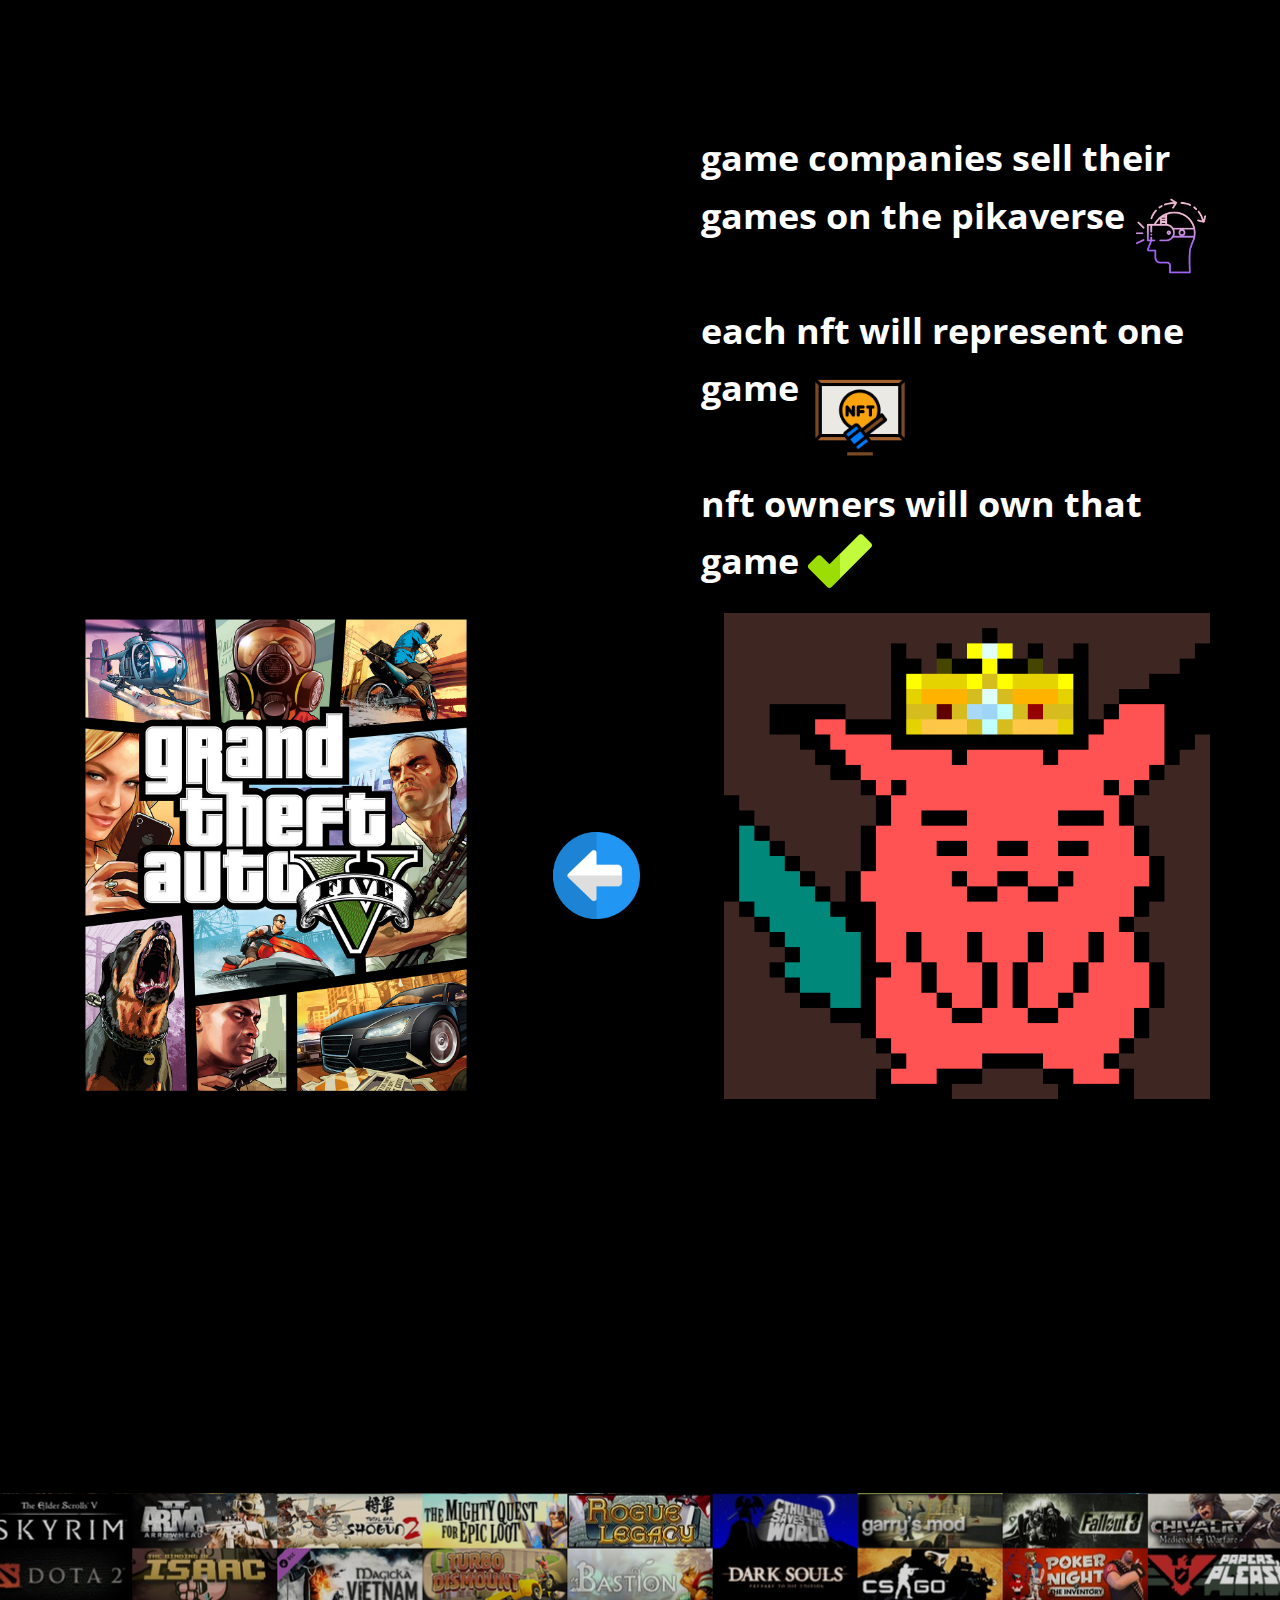
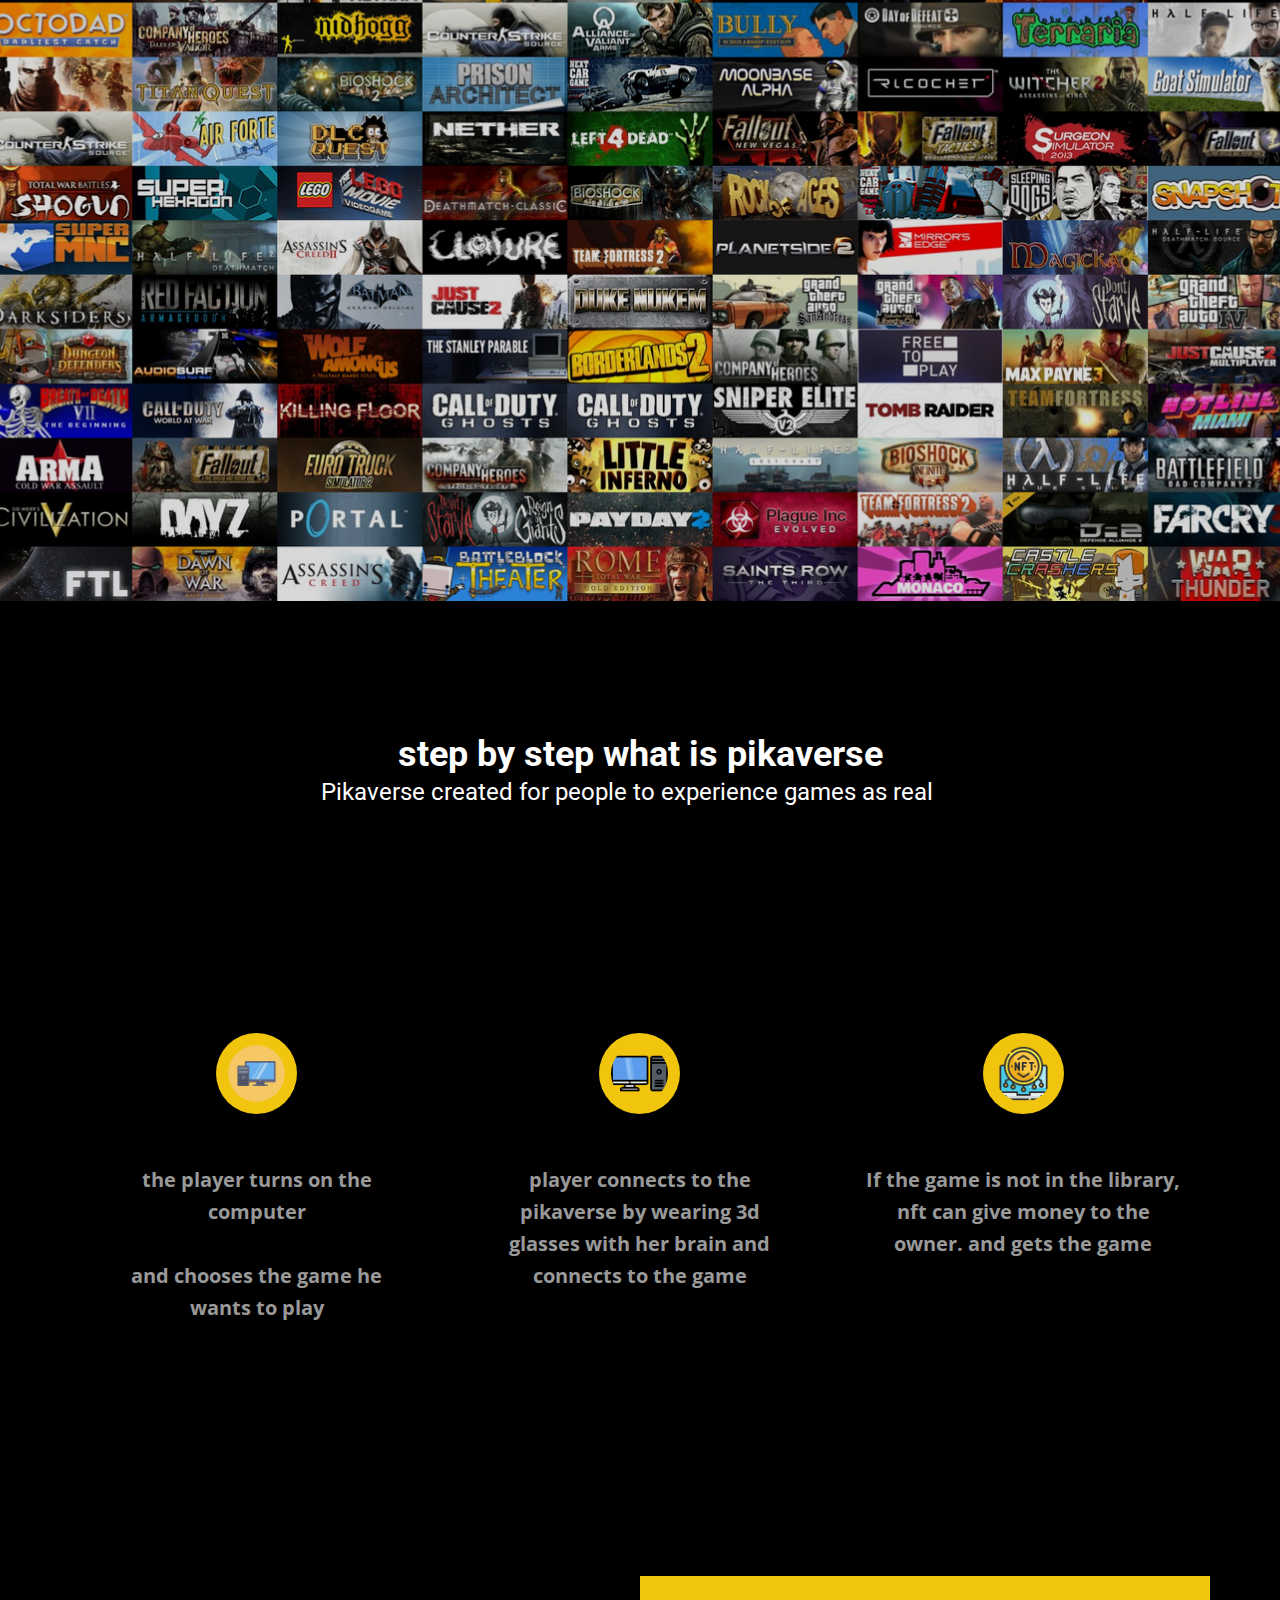
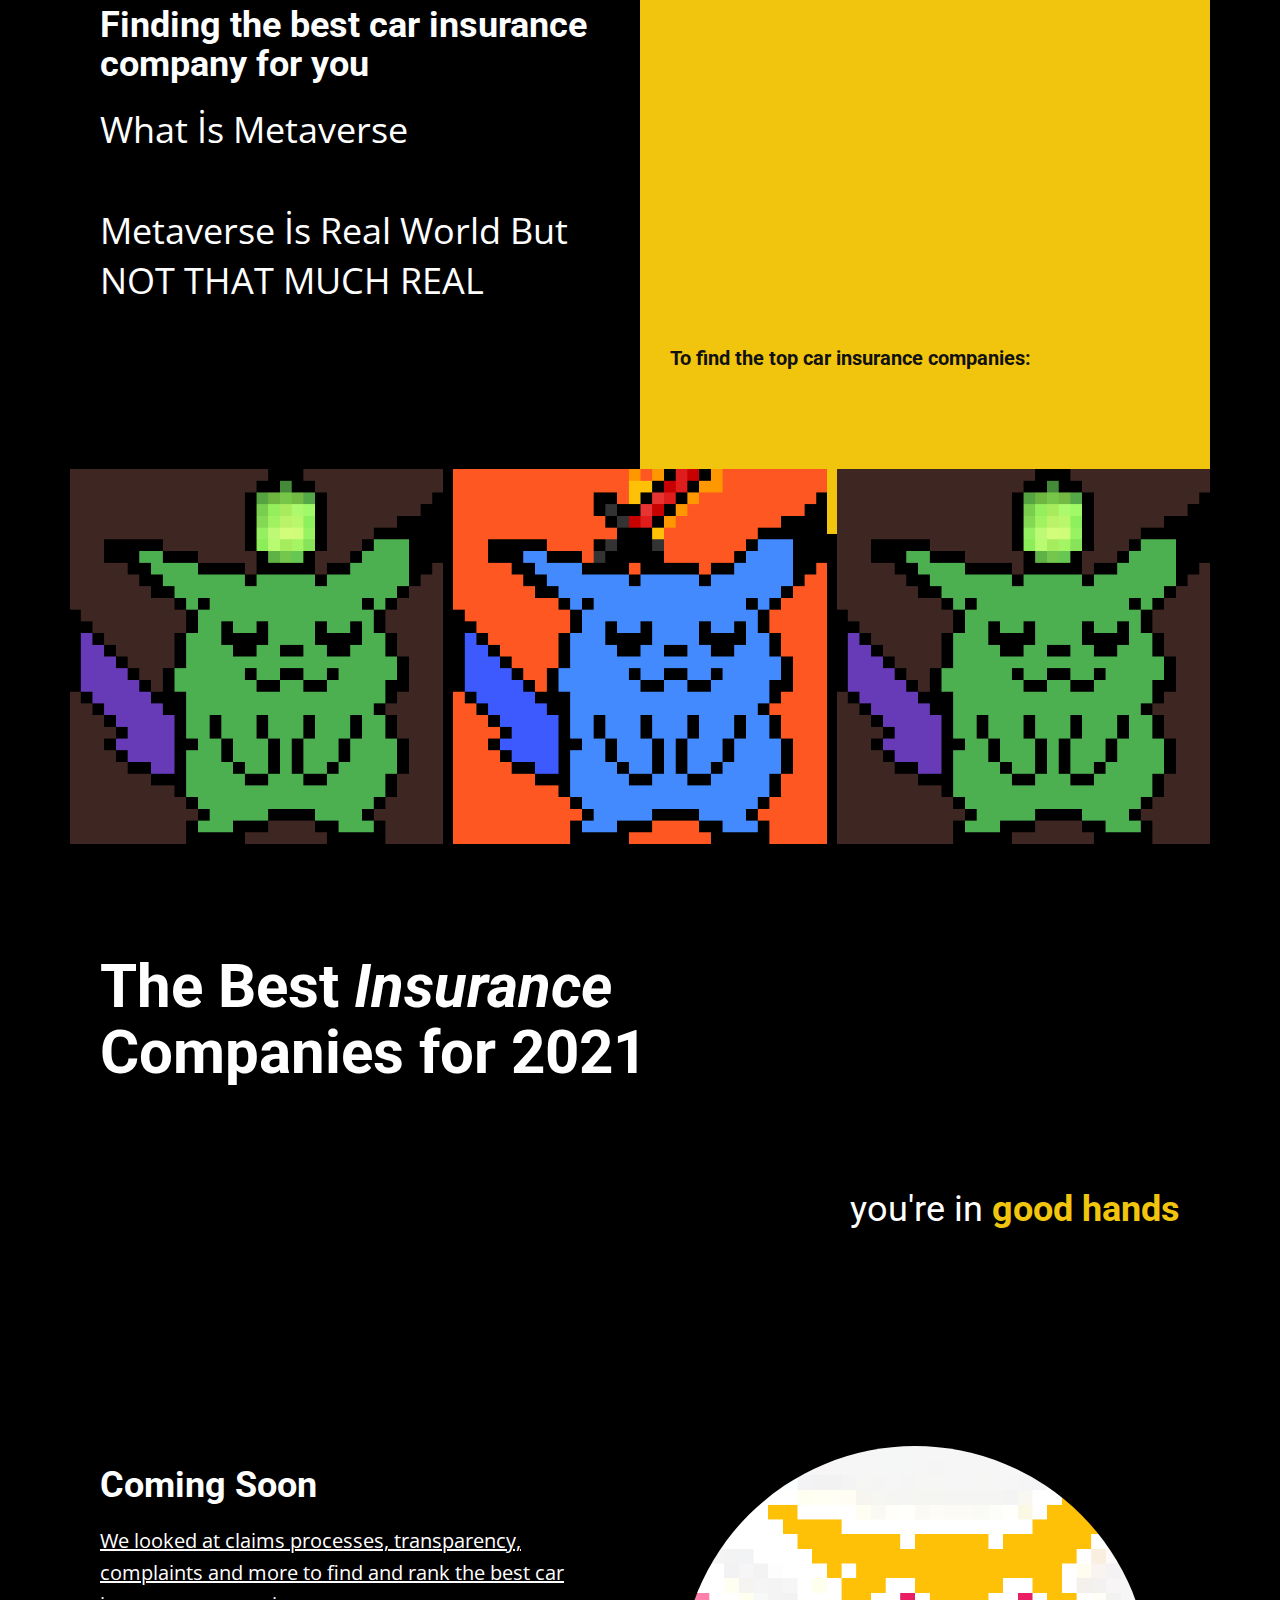
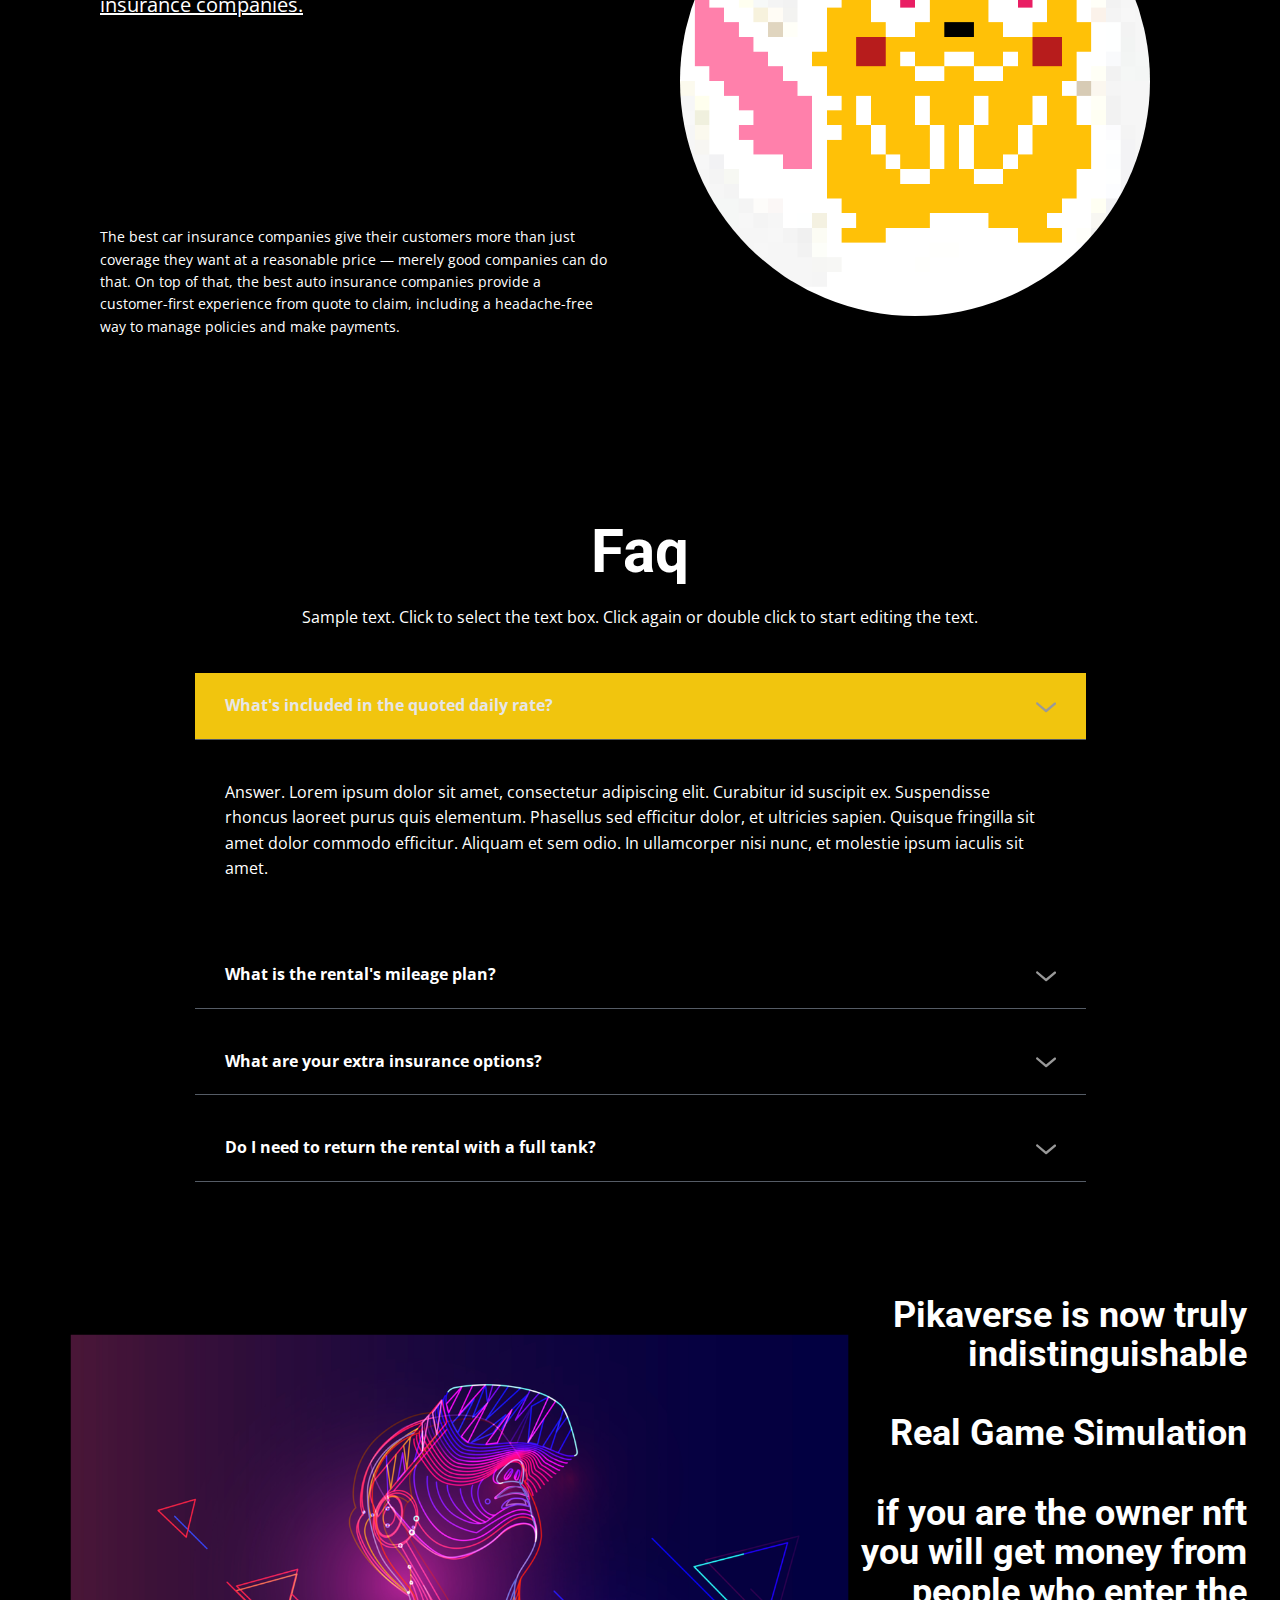
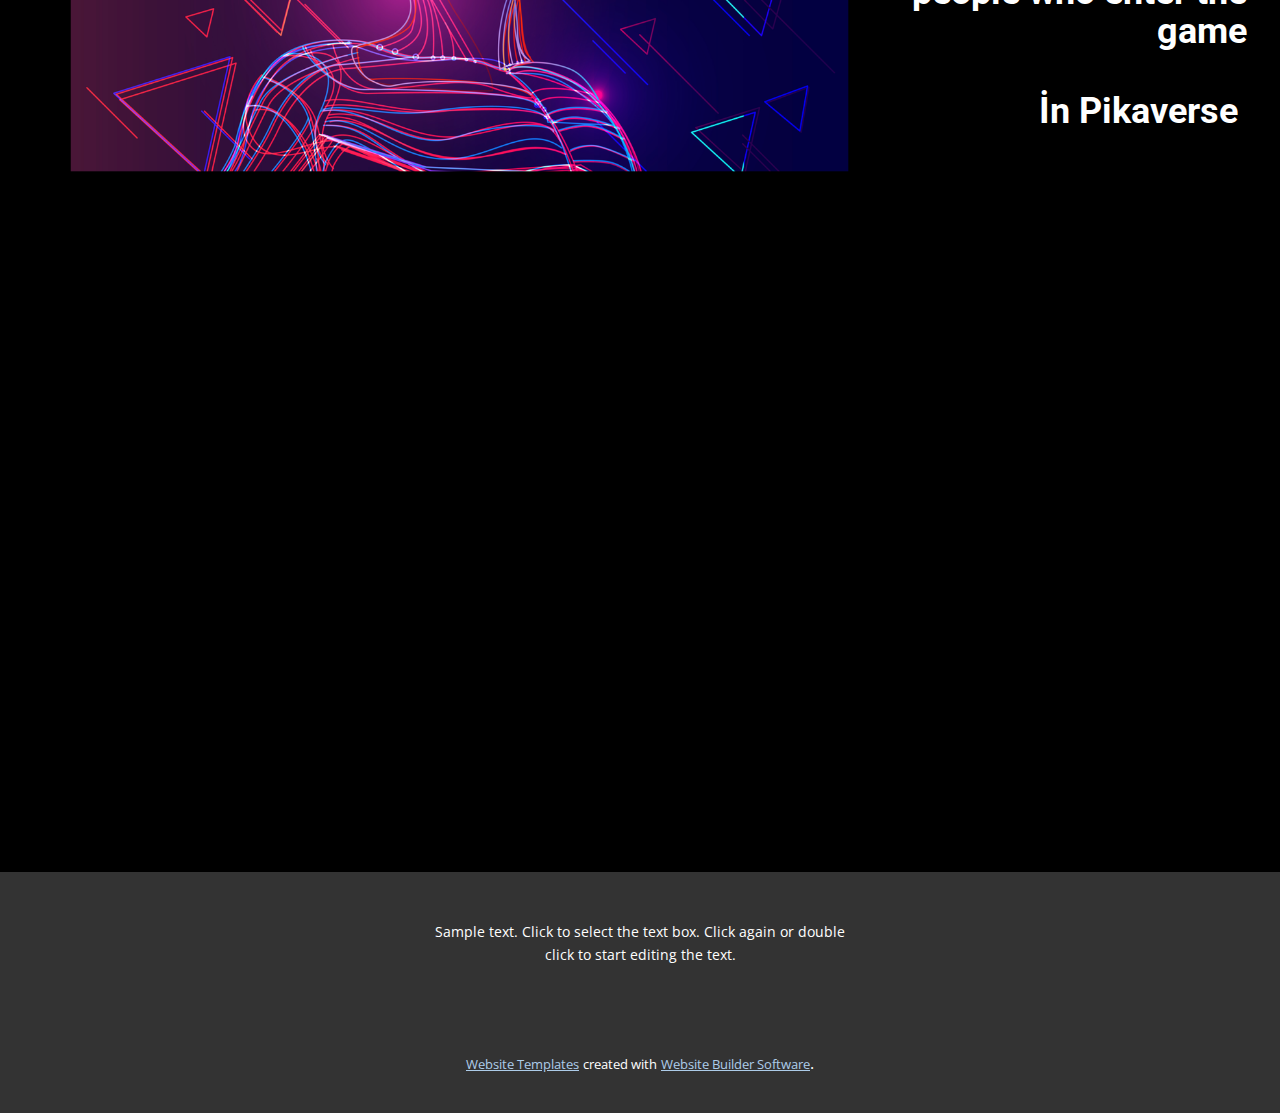
==== commit 4cfe396d: "Add files via upload" ====
--- a/index.html
+++ b/index.html
@@ -23,8 +23,6 @@
     
     
     
-    
-    
     <script type="application/ld+json">{
 		"@context": "http://schema.org",
 		"@type": "Organization",
@@ -34,38 +32,28 @@
     <meta property="og:title" content="Home">
     <meta property="og:type" content="website">
   </head>
-  <body data-home-page="Home.html" data-home-page-title="Home" class="u-body u-overlap u-overlap-contrast"><header class="u-clearfix u-grey-90 u-header u-header" id="sec-386a"><div class="u-clearfix u-sheet u-sheet-1">
-        <img class="u-image u-image-default u-image-1" src="images/42572.jpg" alt="" data-image-width="1600" data-image-height="901">
-        <img class="u-image u-image-default u-image-2" src="images/32171561.png" alt="" data-image-width="474" data-image-height="659">
-        <img class="u-image u-image-default u-preserve-proportions u-image-3" src="images/172.png" alt="" data-image-width="512" data-image-height="512">
-        <nav class="u-menu u-menu-dropdown u-offcanvas u-menu-1">
-          <div class="menu-collapse" style="font-size: 1rem; letter-spacing: 0px;">
-            <a class="u-button-style u-custom-left-right-menu-spacing u-custom-padding-bottom u-custom-top-bottom-menu-spacing u-nav-link u-text-active-palette-1-base u-text-hover-palette-2-base" href="#">
-              <svg viewBox="0 0 24 24"><use xmlns:xlink="http://www.w3.org/1999/xlink" xlink:href="#menu-hamburger"></use></svg>
-              <svg version="1.1" xmlns="http://www.w3.org/2000/svg" xmlns:xlink="http://www.w3.org/1999/xlink"><defs><symbol id="menu-hamburger" viewBox="0 0 16 16" style="width: 16px; height: 16px;"><rect y="1" width="16" height="2"></rect><rect y="7" width="16" height="2"></rect><rect y="13" width="16" height="2"></rect>
-</symbol>
-</defs></svg>
-            </a>
-          </div>
-          <div class="u-nav-container">
-            <ul class="u-nav u-unstyled u-nav-1"><li class="u-nav-item"><a class="u-button-style u-nav-link u-text-active-palette-1-base u-text-hover-palette-2-base" href="Home.html" style="padding: 10px 20px;">Home</a>
-</li><li class="u-nav-item"><a class="u-button-style u-nav-link u-text-active-palette-1-base u-text-hover-palette-2-base" href="About.html" style="padding: 10px 20px;">About</a>
-</li><li class="u-nav-item"><a class="u-button-style u-nav-link u-text-active-palette-1-base u-text-hover-palette-2-base" href="Contact.html" style="padding: 10px 20px;">Contact</a>
-</li></ul>
-          </div>
-          <div class="u-nav-container-collapse">
-            <div class="u-black u-container-style u-inner-container-layout u-opacity u-opacity-95 u-sidenav">
-              <div class="u-inner-container-layout u-sidenav-overflow">
-                <div class="u-menu-close"></div>
-                <ul class="u-align-center u-nav u-popupmenu-items u-unstyled u-nav-2"><li class="u-nav-item"><a class="u-button-style u-nav-link" href="Home.html">Home</a>
-</li><li class="u-nav-item"><a class="u-button-style u-nav-link" href="About.html">About</a>
-</li><li class="u-nav-item"><a class="u-button-style u-nav-link" href="Contact.html">Contact</a>
-</li></ul>
-              </div>
-            </div>
-            <div class="u-black u-menu-overlay u-opacity u-opacity-70"></div>
-          </div>
-        </nav>
+  <body data-home-page="Home.html" data-home-page-title="Home" class="u-body u-overlap u-overlap-contrast"><header class="u-clearfix u-grey-90 u-header u-header" id="sec-386a"><div class="u-align-left u-clearfix u-sheet u-sheet-1">
+        <p class="u-text u-text-1"> game companies sell their games on the pikaverse<br>
+          <br>each nft will represent one game<br>
+          <br> nft owners will own that game<br>
+          <br>
+          <br>
+          <span style="font-size: 1.125rem;">
+            <span style="font-size: 1.875rem;"></span>
+          </span>
+          <br>
+          <span style="font-size: 1.5rem;">
+            <span style="font-size: 1.25rem;"></span>
+          </span>
+          <br>
+          <br>
+          <br>
+          <br>
+          <br>
+          <br>
+        </p>
+        <img class="u-image u-image-default u-preserve-proportions u-image-1" src="images/keta.png" alt="" data-image-width="512" data-image-height="512"><span class="u-file-icon u-icon u-icon-1"><img src="images/226972.png" alt=""></span><span class="u-file-icon u-icon u-icon-2"><img src="images/5341408.png" alt=""></span><span class="u-file-icon u-icon u-icon-3"><img src="images/3570518.png" alt=""></span>
+        <img class="u-image u-image-default u-image-2" src="images/525782.jpg" alt="" data-image-width="1280" data-image-height="1580"><span class="u-file-icon u-icon u-icon-4"><img src="images/2879564.png" alt=""></span><span class="u-file-icon u-icon u-icon-5"><img src="images/271218.png" alt=""></span>
       </div></header>
     <section class="u-clearfix u-section-1" id="sec-f2f3">
       <div class="u-clearfix u-sheet u-sheet-1">
@@ -81,88 +69,48 @@
       </div>
     </section>
     <section class="u-align-center u-clearfix u-image u-shading u-section-2" id="carousel_f1e4" data-image-width="2024" data-image-height="1035">
-      <div class="u-clearfix u-sheet u-sheet-1"></div>
+      <div class="u-align-left u-clearfix u-sheet u-sheet-1"></div>
     </section>
     <section class="u-align-center u-black u-clearfix u-section-3" id="carousel_5a37">
       <div class="u-clearfix u-sheet u-sheet-1">
-        <h2 class="u-text u-text-1">Insurance and investing for your many sides</h2>
-        <h5 class="u-text u-text-2">We've been protecting people, businesses and futures for more than 90 years.</h5>
+        <h2 class="u-text u-text-1">step by step what is pikaverse<br>
+        </h2>
+        <h5 class="u-text u-text-2"> Pikaverse created for people to experience games as real <br>
+          <br>
+          <br>
+          <br>
+          <br>
+        </h5>
         <div class="u-expanded-width u-list u-list-1">
           <div class="u-repeater u-repeater-1">
             <div class="u-align-center u-container-style u-list-item u-repeater-item">
-              <div class="u-container-layout u-similar-container u-valign-top u-container-layout-1"><span class="u-icon u-icon-circle u-palette-3-base u-spacing-10 u-icon-1"><svg class="u-svg-link" preserveAspectRatio="xMidYMin slice" viewBox="0 0 60 60" style=""><use xmlns:xlink="http://www.w3.org/1999/xlink" xlink:href="#svg-6a51"></use></svg><svg class="u-svg-content" viewBox="0 0 60 60" x="0px" y="0px" id="svg-6a51" style="enable-background:new 0 0 60 60;"><path d="M55.014,45.389l-9.553-4.776C44.56,40.162,44,39.256,44,38.248v-3.381c0.229-0.28,0.47-0.599,0.719-0.951
-	c1.239-1.75,2.232-3.698,2.954-5.799C49.084,27.47,50,26.075,50,24.5v-4c0-0.963-0.36-1.896-1-2.625v-5.319
-	c0.056-0.55,0.276-3.824-2.092-6.525C44.854,3.688,41.521,2.5,37,2.5s-7.854,1.188-9.908,3.53c-1.435,1.637-1.918,3.481-2.064,4.805
-	C23.314,9.949,21.294,9.5,19,9.5c-10.389,0-10.994,8.855-11,9v4.579c-0.648,0.706-1,1.521-1,2.33v3.454
-	c0,1.079,0.483,2.085,1.311,2.765c0.825,3.11,2.854,5.46,3.644,6.285v2.743c0,0.787-0.428,1.509-1.171,1.915l-6.653,4.173
-	C1.583,48.134,0,50.801,0,53.703V57.5h14h2h44v-4.043C60,50.019,58.089,46.927,55.014,45.389z M14,53.262V55.5H2v-1.797
-	c0-2.17,1.184-4.164,3.141-5.233l6.652-4.173c1.333-0.727,2.161-2.121,2.161-3.641v-3.591l-0.318-0.297
-	c-0.026-0.024-2.683-2.534-3.468-5.955l-0.091-0.396l-0.342-0.22C9.275,29.899,9,29.4,9,28.863v-3.454
-	c0-0.36,0.245-0.788,0.671-1.174L10,23.938l-0.002-5.38C10.016,18.271,10.537,11.5,19,11.5c2.393,0,4.408,0.553,6,1.644v4.731
-	c-0.64,0.729-1,1.662-1,2.625v4c0,0.304,0.035,0.603,0.101,0.893c0.027,0.116,0.081,0.222,0.118,0.334
-	c0.055,0.168,0.099,0.341,0.176,0.5c0.001,0.002,0.002,0.003,0.003,0.005c0.256,0.528,0.629,1,1.099,1.377
-	c0.005,0.019,0.011,0.036,0.016,0.054c0.06,0.229,0.123,0.457,0.191,0.68l0.081,0.261c0.014,0.046,0.031,0.093,0.046,0.139
-	c0.035,0.108,0.069,0.215,0.105,0.321c0.06,0.175,0.123,0.356,0.196,0.553c0.031,0.082,0.065,0.156,0.097,0.237
-	c0.082,0.209,0.164,0.411,0.25,0.611c0.021,0.048,0.039,0.1,0.06,0.147l0.056,0.126c0.026,0.058,0.053,0.11,0.079,0.167
-	c0.098,0.214,0.194,0.421,0.294,0.621c0.016,0.032,0.031,0.067,0.047,0.099c0.063,0.125,0.126,0.243,0.189,0.363
-	c0.108,0.206,0.214,0.4,0.32,0.588c0.052,0.092,0.103,0.182,0.154,0.269c0.144,0.246,0.281,0.472,0.414,0.682
-	c0.029,0.045,0.057,0.092,0.085,0.135c0.242,0.375,0.452,0.679,0.626,0.916c0.046,0.063,0.086,0.117,0.125,0.17
-	c0.022,0.029,0.052,0.071,0.071,0.097v3.309c0,0.968-0.528,1.856-1.377,2.32l-2.646,1.443l-0.461-0.041l-0.188,0.395l-5.626,3.069
-	C15.801,46.924,14,49.958,14,53.262z M58,55.5H16v-2.238c0-2.571,1.402-4.934,3.659-6.164l8.921-4.866
-	C30.073,41.417,31,39.854,31,38.155v-4.018v-0.001l-0.194-0.232l-0.038-0.045c-0.002-0.003-0.064-0.078-0.165-0.21
-	c-0.006-0.008-0.012-0.016-0.019-0.024c-0.053-0.069-0.115-0.152-0.186-0.251c-0.001-0.002-0.002-0.003-0.003-0.005
-	c-0.149-0.207-0.336-0.476-0.544-0.8c-0.005-0.007-0.009-0.015-0.014-0.022c-0.098-0.153-0.202-0.32-0.308-0.497
-	c-0.008-0.013-0.016-0.026-0.024-0.04c-0.226-0.379-0.466-0.808-0.705-1.283c0,0-0.001-0.001-0.001-0.002
-	c-0.127-0.255-0.254-0.523-0.378-0.802l0,0c-0.017-0.039-0.035-0.077-0.052-0.116h0c-0.055-0.125-0.11-0.256-0.166-0.391
-	c-0.02-0.049-0.04-0.1-0.06-0.15c-0.052-0.131-0.105-0.263-0.161-0.414c-0.102-0.272-0.198-0.556-0.29-0.849l-0.055-0.178
-	c-0.006-0.02-0.013-0.04-0.019-0.061c-0.094-0.316-0.184-0.639-0.26-0.971l-0.091-0.396l-0.341-0.22
-	C26.346,25.803,26,25.176,26,24.5v-4c0-0.561,0.238-1.084,0.67-1.475L27,18.728V12.5v-0.354l-0.027-0.021
-	c-0.034-0.722,0.009-2.935,1.623-4.776C30.253,5.458,33.081,4.5,37,4.5c3.905,0,6.727,0.951,8.386,2.828
-	c1.947,2.201,1.625,5.017,1.623,5.041L47,18.728l0.33,0.298C47.762,19.416,48,19.939,48,20.5v4c0,0.873-0.572,1.637-1.422,1.899
-	l-0.498,0.153l-0.16,0.495c-0.669,2.081-1.622,4.003-2.834,5.713c-0.297,0.421-0.586,0.794-0.837,1.079L42,34.123v4.125
-	c0,1.77,0.983,3.361,2.566,4.153l9.553,4.776C56.513,48.374,58,50.78,58,53.457V55.5z"></path></svg></span>
-                <h3 class="u-text u-text-3">metaverse reveal<br>
-                  <br>
-                </h3>
-                <p class="u-text u-text-grey-40 u-text-4">We protect vehicles, property, pets and events.<br>
+              <div class="u-container-layout u-similar-container u-container-layout-1"><span class="u-file-icon u-icon u-icon-circle u-palette-3-base u-spacing-12 u-icon-1"><img src="images/3515293.png" alt=""></span>
+                <p class="u-text u-text-grey-40 u-text-3">the player turns on the computer<br>
+                  <br>and chooses the game he wants to play<br>
+                  <br>
+                  <br>
+                  <span class="u-text-palette-1-dark-1"></span>
+                  <br>
+                  <br>
+                  <br>
+                  <br>
                 </p>
-                <a href="https://nicepage.com/wordpress-themes" class="u-border-2 u-border-palette-3-base u-btn u-btn-round u-button-style u-hover-palette-3-base u-none u-radius-25 u-text-hover-white u-text-palette-3-base u-btn-1">read more</a>
               </div>
             </div>
             <div class="u-align-center u-container-style u-list-item u-repeater-item">
-              <div class="u-container-layout u-similar-container u-valign-top u-container-layout-2"><span class="u-icon u-icon-circle u-palette-3-base u-spacing-10 u-icon-2"><svg class="u-svg-link" preserveAspectRatio="xMidYMin slice" viewBox="0 0 60 60" style=""><use xmlns:xlink="http://www.w3.org/1999/xlink" xlink:href="#svg-c8a6"></use></svg><svg class="u-svg-content" viewBox="0 0 60 60" x="0px" y="0px" id="svg-c8a6" style="enable-background:new 0 0 60 60;"><g><path d="M42.595,0H17.405C14.977,0,13,1.977,13,4.405v51.189C13,58.023,14.977,60,17.405,60h25.189C45.023,60,47,58.023,47,55.595
-		V4.405C47,1.977,45.023,0,42.595,0z M15,8h30v38H15V8z M17.405,2h25.189C43.921,2,45,3.079,45,4.405V6H15V4.405
-		C15,3.079,16.079,2,17.405,2z M42.595,58H17.405C16.079,58,15,56.921,15,55.595V48h30v7.595C45,56.921,43.921,58,42.595,58z"></path><path d="M30,49c-2.206,0-4,1.794-4,4s1.794,4,4,4s4-1.794,4-4S32.206,49,30,49z M30,55c-1.103,0-2-0.897-2-2s0.897-2,2-2
-		s2,0.897,2,2S31.103,55,30,55z"></path><path d="M26,5h4c0.553,0,1-0.447,1-1s-0.447-1-1-1h-4c-0.553,0-1,0.447-1,1S25.447,5,26,5z"></path><path d="M33,5h1c0.553,0,1-0.447,1-1s-0.447-1-1-1h-1c-0.553,0-1,0.447-1,1S32.447,5,33,5z"></path><path d="M56.612,4.569c-0.391-0.391-1.023-0.391-1.414,0s-0.391,1.023,0,1.414c3.736,3.736,3.736,9.815,0,13.552
-		c-0.391,0.391-0.391,1.023,0,1.414c0.195,0.195,0.451,0.293,0.707,0.293s0.512-0.098,0.707-0.293
-		C61.128,16.434,61.128,9.085,56.612,4.569z"></path><path d="M52.401,6.845c-0.391-0.391-1.023-0.391-1.414,0s-0.391,1.023,0,1.414c1.237,1.237,1.918,2.885,1.918,4.639
-		s-0.681,3.401-1.918,4.638c-0.391,0.391-0.391,1.023,0,1.414c0.195,0.195,0.451,0.293,0.707,0.293s0.512-0.098,0.707-0.293
-		c1.615-1.614,2.504-3.764,2.504-6.052S54.017,8.459,52.401,6.845z"></path><path d="M4.802,5.983c0.391-0.391,0.391-1.023,0-1.414s-1.023-0.391-1.414,0c-4.516,4.516-4.516,11.864,0,16.38
-		c0.195,0.195,0.451,0.293,0.707,0.293s0.512-0.098,0.707-0.293c0.391-0.391,0.391-1.023,0-1.414
-		C1.065,15.799,1.065,9.72,4.802,5.983z"></path><path d="M9.013,6.569c-0.391-0.391-1.023-0.391-1.414,0c-1.615,1.614-2.504,3.764-2.504,6.052s0.889,4.438,2.504,6.053
-		c0.195,0.195,0.451,0.293,0.707,0.293s0.512-0.098,0.707-0.293c0.391-0.391,0.391-1.023,0-1.414
-		c-1.237-1.237-1.918-2.885-1.918-4.639S7.775,9.22,9.013,7.983C9.403,7.593,9.403,6.96,9.013,6.569z"></path>
-</g></svg></span>
-                <h3 class="u-text u-text-5">For your business</h3>
-                <p class="u-text u-text-grey-40 u-text-6">We protect businesses and employees, as well as company property and vehicles.</p>
-                <a href="https://nicepage.com/k/youtube-website-templates" class="u-border-2 u-border-palette-3-base u-btn u-btn-round u-button-style u-hover-palette-3-base u-none u-radius-25 u-text-hover-white u-text-palette-3-base u-btn-2">read more</a>
+              <div class="u-container-layout u-similar-container u-container-layout-2"><span class="u-file-icon u-icon u-icon-circle u-palette-3-base u-spacing-12 u-icon-2"><img src="images/2004699.png" alt=""></span>
+                <p class="u-text u-text-grey-40 u-text-4">player connects to the pikaverse by wearing 3d glasses with her brain and connects to the game</p>
               </div>
             </div>
             <div class="u-align-center u-container-style u-list-item u-repeater-item">
-              <div class="u-container-layout u-similar-container u-valign-top u-container-layout-3"><span class="u-icon u-icon-circle u-palette-3-base u-spacing-10 u-icon-3"><svg class="u-svg-link" preserveAspectRatio="xMidYMin slice" viewBox="0 0 54 54" style=""><use xmlns:xlink="http://www.w3.org/1999/xlink" xlink:href="#svg-fd51"></use></svg><svg class="u-svg-content" viewBox="0 0 54 54" x="0px" y="0px" id="svg-fd51" style="enable-background:new 0 0 54 54;"><g><path d="M27,8c-9.374,0-17,7.626-17,17c0,7.112,4.391,13.412,11,15.9V50c0,0.553,0.447,1,1,1h1v2c0,0.553,0.447,1,1,1h6
-		c0.553,0,1-0.447,1-1v-2h1c0.553,0,1-0.447,1-1v-9.1c6.609-2.488,11-8.788,11-15.9C44,15.626,36.374,8,27,8z M30,49
-		c-0.553,0-1,0.447-1,1v2h-4v-2c0-0.553-0.447-1-1-1h-1v-5h8v5H30z M31.688,39.242C31.277,39.377,31,39.761,31,40.192V42h-8v-1.808
-		c0-0.432-0.277-0.815-0.688-0.95C16.145,37.214,12,31.49,12,25c0-8.271,6.729-15,15-15s15,6.729,15,15
-		C42,31.49,37.855,37.214,31.688,39.242z"></path><path d="M27,6c0.553,0,1-0.447,1-1V1c0-0.553-0.447-1-1-1s-1,0.447-1,1v4C26,5.553,26.447,6,27,6z"></path><path d="M51,24h-4c-0.553,0-1,0.447-1,1s0.447,1,1,1h4c0.553,0,1-0.447,1-1S51.553,24,51,24z"></path><path d="M7,24H3c-0.553,0-1,0.447-1,1s0.447,1,1,1h4c0.553,0,1-0.447,1-1S7.553,24,7,24z"></path><path d="M43.264,7.322l-2.828,2.828c-0.391,0.391-0.391,1.023,0,1.414c0.195,0.195,0.451,0.293,0.707,0.293
-		s0.512-0.098,0.707-0.293l2.828-2.828c0.391-0.391,0.391-1.023,0-1.414S43.654,6.932,43.264,7.322z"></path><path d="M12.15,38.436l-2.828,2.828c-0.391,0.391-0.391,1.023,0,1.414c0.195,0.195,0.451,0.293,0.707,0.293
-		s0.512-0.098,0.707-0.293l2.828-2.828c0.391-0.391,0.391-1.023,0-1.414S12.541,38.045,12.15,38.436z"></path><path d="M41.85,38.436c-0.391-0.391-1.023-0.391-1.414,0s-0.391,1.023,0,1.414l2.828,2.828c0.195,0.195,0.451,0.293,0.707,0.293
-		s0.512-0.098,0.707-0.293c0.391-0.391,0.391-1.023,0-1.414L41.85,38.436z"></path><path d="M12.15,11.564c0.195,0.195,0.451,0.293,0.707,0.293s0.512-0.098,0.707-0.293c0.391-0.391,0.391-1.023,0-1.414l-2.828-2.828
-		c-0.391-0.391-1.023-0.391-1.414,0s-0.391,1.023,0,1.414L12.15,11.564z"></path><path d="M27,13c-6.617,0-12,5.383-12,12c0,0.553,0.447,1,1,1s1-0.447,1-1c0-5.514,4.486-10,10-10c0.553,0,1-0.447,1-1
-		S27.553,13,27,13z"></path>
-</g></svg></span>
-                <h3 class="u-text u-text-7">For your future</h3>
-                <p class="u-text u-text-grey-40 u-text-8">We protect investments, retirements and financial dreams.</p>
-                <a href="https://nicepage.com/c/real-estate-website-templates" class="u-border-2 u-border-palette-3-base u-btn u-btn-round u-button-style u-hover-palette-3-base u-none u-radius-25 u-text-hover-white u-text-palette-3-base u-btn-3">read more</a>
+              <div class="u-container-layout u-similar-container u-container-layout-3"><span class="u-file-icon u-icon u-icon-circle u-palette-3-base u-spacing-12 u-icon-3"><img src="images/5264949.png" alt=""></span>
+                <p class="u-text u-text-grey-40 u-text-5">If the game is not in the library, nft can give money to the owner. and gets the game<br>
+                  <br>
+                  <br>
+                  <br>
+                  <br>
+                  <br>
+                </p>
               </div>
             </div>
           </div>
@@ -292,7 +240,7 @@
             </a>
             <div class="u-accordion-pane u-container-style u-accordion-pane-2" id="accordion-4aab" aria-labelledby="link-accordion-4aab">
               <div class="u-container-layout u-container-layout-2">
-                <div class="u-clearfix u-rich-text u-text">
+                <div class="fr-view u-clearfix u-rich-text u-text">
                   <p>Answer. Lorem ipsum dolor sit amet, consectetur adipiscing elit. Curabitur id suscipit ex. Suspendisse rhoncus laoreet purus quis elementum. Phasellus sed efficitur dolor, et ultricies sapien. Quisque fringilla sit amet dolor commodo efficitur. Aliquam et sem odio. In ullamcorper nisi nunc, et molestie ipsum iaculis sit amet.</p>
                 </div>
               </div>
@@ -332,12 +280,18 @@
         <div class="u-clearfix u-expanded-width u-layout-wrap u-layout-wrap-1">
           <div class="u-layout">
             <div class="u-layout-row">
-              <div class="u-container-style u-image u-image-contain u-layout-cell u-left-cell u-size-37-lg u-size-37-md u-size-37-sm u-size-37-xs u-size-40-xl u-image-1" data-image-width="670" data-image-height="377">
+              <div class="u-container-style u-image u-image-contain u-layout-cell u-left-cell u-size-37-lg u-size-37-md u-size-37-sm u-size-37-xs u-size-41-xl u-image-1" data-image-width="1200" data-image-height="675">
                 <div class="u-container-layout u-container-layout-1"></div>
               </div>
-              <div class="u-align-right u-container-style u-layout-cell u-right-cell u-size-20-xl u-size-23-lg u-size-23-md u-size-23-sm u-size-23-xs u-layout-cell-2">
-                <div class="u-container-layout u-valign-middle u-container-layout-2">
-                  <h2 class="u-text u-text-white u-text-1">Safe. Relaxing. Good to ride in. Subtly decorated.</h2>
+              <div class="u-align-right u-container-style u-layout-cell u-right-cell u-size-19-xl u-size-23-lg u-size-23-md u-size-23-sm u-size-23-xs u-layout-cell-2">
+                <div class="u-container-layout u-container-layout-2">
+                  <h2 class="u-text u-text-white u-text-1">Pikaverse is now truly indistinguishable<br>
+                    <br>Real Game Simulation<br>
+                    <br>if you are the owner nft you will get money from people who enter the game <br>
+                    <br>İn Pikaverse&nbsp;<br>
+                    <br>
+                    <br>
+                  </h2>
                 </div>
               </div>
             </div>
@@ -347,96 +301,6 @@
     </section>
     <section class="u-black u-clearfix u-section-9" id="carousel_f5a4">
       <div class="u-clearfix u-sheet u-sheet-1"></div>
-    </section>
-    <section class="u-align-center u-clearfix u-image u-shading u-section-10" src="" data-image-width="256" data-image-height="256" id="sec-b7e1">
-      <div class="u-clearfix u-sheet u-sheet-1">
-        <h1 class="u-text u-text-default u-title u-text-1">wait more<br>
-          <br>
-        </h1>
-        <p class="u-large-text u-text u-text-default u-text-variant u-text-2">Sample text. Lorem ipsum dolor sit amet, consectetur adipiscing elit nullam nunc justo sagittis suscipit ultrices.</p>
-        <a href="#" class="u-btn u-button-style u-palette-2-base u-btn-1">Read More</a>
-      </div>
-    </section>
-    <section class="u-align-center u-clearfix u-palette-5-dark-3 u-section-11" id="carousel_db1e">
-      <div class="u-clearfix u-sheet u-valign-middle u-sheet-1">
-        <h1 class="u-text u-text-1">Promotion Plans</h1>
-        <div class="u-expanded-width u-table u-table-responsive u-table-1">
-          <table class="u-table-entity">
-            <colgroup>
-              <col width="29.5%">
-              <col width="23%">
-              <col width="25%">
-              <col width="22.5%">
-            </colgroup>
-            <thead class="u-align-center u-table-header u-white u-table-header-1">
-              <tr style="height: 59px;">
-                <th class="u-align-left u-table-cell u-table-cell-1">Compare all plans </th>
-                <th class="u-palette-3-base u-table-cell u-table-cell-2"><b>Starter</b>
-                </th>
-                <th class="u-palette-2-base u-table-cell u-table-cell-3"><b>Advance</b>
-                </th>
-                <th class="u-palette-4-base u-table-cell u-table-cell-4"><b>Enterprise</b>
-                  <br>
-                </th>
-              </tr>
-            </thead>
-            <tbody class="u-align-center u-palette-5-dark-3 u-table-body u-table-body-1">
-              <tr style="height: 49px;">
-                <td class="u-align-left u-border-1 u-border-palette-5-dark-2 u-first-column u-table-cell">1st Month Management Cost</td>
-                <td class="u-border-1 u-border-palette-5-dark-2 u-table-cell">$ 400</td>
-                <td class="u-border-1 u-border-palette-5-dark-2 u-table-cell">$ 900</td>
-                <td class="u-border-1 u-border-palette-5-dark-2 u-table-cell">$ 1200</td>
-              </tr>
-              <tr style="height: 48px;">
-                <td class="u-align-left u-border-1 u-border-palette-5-dark-2 u-table-cell">Following Month</td>
-                <td class="u-border-1 u-border-palette-5-dark-2 u-table-cell u-text-palette-3-base u-table-cell-10">$ 300</td>
-                <td class="u-border-2 u-border-no-left u-border-no-right u-border-palette-5-dark-2 u-table-cell u-text-palette-2-base u-table-cell-11">$ 700</td>
-                <td class="u-border-2 u-border-palette-5-dark-2 u-table-cell u-text-palette-4-base u-table-cell-12">$ 900</td>
-              </tr>
-              <tr style="height: 48px;">
-                <td class="u-align-left u-border-1 u-border-palette-5-dark-2 u-first-column u-table-cell">Delivery Time frame</td>
-                <td class="u-border-1 u-border-palette-5-dark-2 u-table-cell">3-6 Months</td>
-                <td class="u-border-1 u-border-palette-5-dark-2 u-table-cell">3-6 Months</td>
-                <td class="u-border-1 u-border-palette-5-dark-2 u-table-cell">3-6 Months</td>
-              </tr>
-              <tr style="height: 65px;">
-                <td class="u-align-left u-border-1 u-border-palette-5-dark-2 u-first-column u-table-cell">Support 24/7</td>
-                <td class="u-border-1 u-border-palette-5-dark-2 u-table-cell u-table-cell-18">-</td>
-                <td class="u-border-1 u-border-palette-5-dark-2 u-table-cell u-table-cell-19">&nbsp;<span class="u-icon u-text-palette-3-base"><svg xmlns="http://www.w3.org/2000/svg" xmlns:xlink="http://www.w3.org/1999/xlink" version="1.1" xml:space="preserve" class="u-svg-content" viewBox="0 -46 417.81333 417" style="width: 1em; height: 1em;"><path d="m159.988281 318.582031c-3.988281 4.011719-9.429687 6.25-15.082031 6.25s-11.09375-2.238281-15.082031-6.25l-120.449219-120.46875c-12.5-12.5-12.5-32.769531 0-45.246093l15.082031-15.085938c12.503907-12.5 32.75-12.5 45.25 0l75.199219 75.203125 203.199219-203.203125c12.503906-12.5 32.769531-12.5 45.25 0l15.082031 15.085938c12.5 12.5 12.5 32.765624 0 45.246093zm0 0"></path></svg><img></span>&nbsp;
-                </td>
-                <td class="u-border-1 u-border-palette-5-dark-2 u-table-cell u-text-palette-1-base u-table-cell-20"><span class="u-icon u-text-palette-3-base"><svg xmlns="http://www.w3.org/2000/svg" xmlns:xlink="http://www.w3.org/1999/xlink" version="1.1" xml:space="preserve" class="u-svg-content" viewBox="0 -46 417.81333 417" style="width: 1em; height: 1em;"><path d="m159.988281 318.582031c-3.988281 4.011719-9.429687 6.25-15.082031 6.25s-11.09375-2.238281-15.082031-6.25l-120.449219-120.46875c-12.5-12.5-12.5-32.769531 0-45.246093l15.082031-15.085938c12.503907-12.5 32.75-12.5 45.25 0l75.199219 75.203125 203.199219-203.203125c12.503906-12.5 32.769531-12.5 45.25 0l15.082031 15.085938c12.5 12.5 12.5 32.765624 0 45.246093zm0 0"></path></svg><img></span>
-                </td>
-              </tr>
-              <tr style="height: 65px;">
-                <td class="u-align-left u-border-1 u-border-palette-5-dark-2 u-table-cell">Certificate</td>
-                <td class="u-border-1 u-border-palette-5-dark-2 u-table-cell u-table-cell-22">-</td>
-                <td class="u-border-1 u-border-palette-5-dark-2 u-table-cell u-table-cell-23">&nbsp;<span class="u-icon u-text-palette-3-base"><svg xmlns="http://www.w3.org/2000/svg" xmlns:xlink="http://www.w3.org/1999/xlink" version="1.1" xml:space="preserve" class="u-svg-content" viewBox="0 -46 417.81333 417" style="width: 1em; height: 1em;"><path d="m159.988281 318.582031c-3.988281 4.011719-9.429687 6.25-15.082031 6.25s-11.09375-2.238281-15.082031-6.25l-120.449219-120.46875c-12.5-12.5-12.5-32.769531 0-45.246093l15.082031-15.085938c12.503907-12.5 32.75-12.5 45.25 0l75.199219 75.203125 203.199219-203.203125c12.503906-12.5 32.769531-12.5 45.25 0l15.082031 15.085938c12.5 12.5 12.5 32.765624 0 45.246093zm0 0"></path></svg><img></span>&nbsp;
-                </td>
-                <td class="u-border-1 u-border-palette-5-dark-2 u-table-cell u-text-palette-1-base u-table-cell-24">&nbsp;<span class="u-icon u-text-palette-3-base"><svg xmlns="http://www.w3.org/2000/svg" xmlns:xlink="http://www.w3.org/1999/xlink" version="1.1" xml:space="preserve" class="u-svg-content" viewBox="0 -46 417.81333 417" style="width: 1em; height: 1em;"><path d="m159.988281 318.582031c-3.988281 4.011719-9.429687 6.25-15.082031 6.25s-11.09375-2.238281-15.082031-6.25l-120.449219-120.46875c-12.5-12.5-12.5-32.769531 0-45.246093l15.082031-15.085938c12.503907-12.5 32.75-12.5 45.25 0l75.199219 75.203125 203.199219-203.203125c12.503906-12.5 32.769531-12.5 45.25 0l15.082031 15.085938c12.5 12.5 12.5 32.765624 0 45.246093zm0 0"></path></svg><img></span>&nbsp;
-                </td>
-              </tr>
-              <tr style="height: 73px;">
-                <td class="u-align-left u-border-1 u-border-palette-5-dark-2 u-first-column u-table-cell">Guranteed Keywords Ranking in First Page of Google</td>
-                <td class="u-border-1 u-border-palette-5-dark-2 u-table-cell">18</td>
-                <td class="u-border-1 u-border-palette-5-dark-2 u-table-cell">20</td>
-                <td class="u-border-1 u-border-palette-5-dark-2 u-table-cell">28</td>
-              </tr>
-              <tr style="height: 73px;">
-                <td class="u-align-left u-border-1 u-border-palette-5-dark-2 u-table-cell"></td>
-                <td class="u-border-1 u-border-palette-5-dark-2 u-table-cell">
-                  <a href="https://nicepage.com/c/text-on-image-html-templates" class="u-btn u-btn-round u-button-style u-palette-2-base u-radius-50 u-text-body-alt-color u-btn-1">buy now</a>
-                </td>
-                <td class="u-border-1 u-border-palette-5-dark-2 u-table-cell">
-                  <a href="https://nicepage.com/k/hacker-website-templates" class="u-btn u-btn-round u-button-style u-palette-2-base u-radius-50 u-text-body-alt-color u-btn-2">buy now</a>
-                </td>
-                <td class="u-border-1 u-border-palette-5-dark-2 u-table-cell">
-                  <a href="https://nicepage.com/c/industrial-website-templates" class="u-btn u-btn-round u-button-style u-palette-2-base u-radius-50 u-text-body-alt-color u-btn-3">buy now</a>
-                </td>
-              </tr>
-            </tbody>
-          </table>
-        </div>
-      </div>
     </section>
     <style class="u-overlap-style">.u-overlap:not(.u-sticky-scroll) .u-header {
 background-color: #000000 !important
--- a/nicepage.css
+++ b/nicepage.css
@@ -35527,95 +35527,193 @@
 }
 
 .u-header .u-sheet-1 {
-  min-height: 1249px;
+  min-height: 1493px;
+}
+
+.u-header .u-text-1 {
+  font-size: 2.25rem;
+  font-weight: 700;
+  margin: 129px 0 0 631px;
 }
 
 .u-header .u-image-1 {
-  width: 339px;
-  height: 307px;
-  margin: 7px 0 0 auto;
+  width: 486px;
+  height: 486px;
+  margin: -495px 0 0 auto;
+}
+
+.u-header .u-icon-1 {
+  width: 64px;
+  height: 64px;
+  margin: -570px 338px 0 auto;
+}
+
+.u-header .u-icon-2 {
+  width: 102px;
+  height: 102px;
+  margin: -226px 299px 0 auto;
+}
+
+.u-header .u-icon-3 {
+  width: 76px;
+  height: 76px;
+  margin: -271px 1px 0 auto;
 }
 
 .u-header .u-image-2 {
-  width: 371px;
-  height: 559px;
-  margin: -230px auto 0 355px;
-}
-
-.u-header .u-image-3 {
-  width: 313px;
-  height: 313px;
-  margin: -495px auto 0 384px;
-}
-
-.u-header .u-menu-1 {
-  margin: -59px -12px 60px auto;
-}
-
-.u-header .u-nav-1 {
-  font-size: 1rem;
-  letter-spacing: 0px;
-}
-
-.u-header .u-nav-2 {
-  font-size: 1.25rem;
+  width: 412px;
+  height: 486px;
+  margin: 338px auto 0 0;
+}
+
+.u-header .u-icon-4 {
+  width: 87px;
+  height: 87px;
+  margin: -266px auto 0 483px;
+}
+
+.u-header .u-icon-5 {
+  width: 64px;
+  margin: 209px auto 60px 0;
 }
 @media (max-width: 1199px) {
+  .u-header .u-sheet-1 {
+    min-height: 1492px;
+  }
+
+  .u-header .u-text-1 {
+    margin-top: 143px;
+    margin-right: 277px;
+    margin-left: 431px;
+  }
+
   .u-header .u-image-1 {
-    width: 339px;
-    height: 307px;
+    width: 486px;
+    height: 486px;
+    margin-top: -694px;
+    margin-right: 0;
+  }
+
+  .u-header .u-icon-1 {
+    width: 64px;
+    margin-top: -696px;
+    margin-right: 278px;
+  }
+
+  .u-header .u-icon-2 {
+    width: 102px;
+    height: 102px;
+    margin-top: 281px;
+    margin-right: 299px;
+  }
+
+  .u-header .u-icon-3 {
+    width: 76px;
+    height: 76px;
+    margin-top: -42px;
+    margin-right: 1px;
   }
 
   .u-header .u-image-2 {
-    width: 371px;
-    margin-top: -143px;
-    margin-left: 355px;
-  }
-
-  .u-header .u-image-3 {
-    width: 313px;
-    height: 313px;
-    margin-top: -495px;
-    margin-left: 384px;
-  }
-
-  .u-header .u-menu-1 {
-    margin-top: -59px;
+    width: 412px;
+    height: 485px;
+    margin-top: 10px;
+  }
+
+  .u-header .u-icon-4 {
+    width: 87px;
+    margin-top: 20px;
+    margin-left: 0;
   }
 }
 @media (max-width: 991px) {
+  .u-header .u-text-1 {
+    margin-right: 212px;
+    margin-left: 211px;
+  }
+
+  .u-header .u-image-1 {
+    margin-top: -1366px;
+  }
+
+  .u-header .u-icon-1 {
+    margin-top: -696px;
+    margin-right: 213px;
+  }
+
+  .u-header .u-icon-2 {
+    margin-right: 229px;
+  }
+
   .u-header .u-image-2 {
-    margin-left: 349px;
+    margin-top: -347px;
   }
 }
 @media (max-width: 767px) {
+  .u-header .u-text-1 {
+    margin-right: 159px;
+    margin-left: 31px;
+  }
+
+  .u-header .u-image-1 {
+    margin-top: -358px;
+  }
+
+  .u-header .u-icon-1 {
+    margin-right: 160px;
+  }
+
+  .u-header .u-icon-2 {
+    margin-right: 172px;
+  }
+
+  .u-header .u-icon-3 {
+    margin-top: -28px;
+  }
+
   .u-header .u-image-2 {
-    margin-left: 169px;
-  }
-
-  .u-header .u-image-3 {
-    margin-left: 227px;
+    margin-top: -160px;
+  }
+
+  .u-header .u-icon-5 {
+    margin-bottom: 0;
   }
 }
 @media (max-width: 575px) {
   .u-header .u-sheet-1 {
-    min-height: 1202px;
+    min-height: 1200px;
+  }
+
+  .u-header .u-text-1 {
+    margin-top: 415px;
+    margin-right: 100px;
+    margin-left: 0;
   }
 
   .u-header .u-image-1 {
-    margin-top: 71px;
+    width: 340px;
+    height: 340px;
+    margin-top: -395px;
+  }
+
+  .u-header .u-icon-1 {
+    margin-top: -431px;
+    margin-right: 101px;
+  }
+
+  .u-header .u-icon-2 {
+    margin-top: 196px;
+    margin-right: 108px;
+  }
+
+  .u-header .u-icon-3 {
+    margin-top: -42px;
   }
 
   .u-header .u-image-2 {
     width: 340px;
-    height: 512px;
-    margin-top: -414px;
-    margin-left: 0;
-  }
-
-  .u-header .u-image-3 {
-    margin-top: -448px;
-    margin-left: 27px;
+    height: 400px;
+    margin-top: -262px;
   }
 }
  .u-footer {
--- a/Home.css
+++ b/Home.css
@@ -5,7 +5,6 @@
 .u-section-1 .u-group-1 {
   min-height: 155px;
   width: 510px;
-  height: auto;
   margin: -179px -600px 0 auto;
 }
 
@@ -25,10 +24,6 @@
 }
 
 @media (max-width: 1199px) {
-  .u-section-1 .u-group-1 {
-    height: auto;
-  }
-
   .u-section-1 .u-icon-1 {
     margin-right: 430px;
   }
@@ -60,147 +55,114 @@
 }
 
 .u-section-2 .u-sheet-1 {
-  min-height: 397px;
+  min-height: 816px;
 }
 
 @media (max-width: 1199px) {
   .u-section-2 .u-sheet-1 {
-    min-height: 771px;
+    min-height: 673px;
   }
 }
 
 @media (max-width: 991px) {
   .u-section-2 .u-sheet-1 {
-    min-height: 591px;
+    min-height: 515px;
   }
 }
 
 @media (max-width: 767px) {
   .u-section-2 .u-sheet-1 {
-    min-height: 443px;
+    min-height: 386px;
   }
 }
 
 @media (max-width: 575px) {
   .u-section-2 .u-sheet-1 {
-    min-height: 760px;
+    min-height: 243px;
   }
 } .u-section-3 {
   background-image: none;
 }
 
 .u-section-3 .u-sheet-1 {
-  min-height: 578px;
+  min-height: 910px;
 }
 
 .u-section-3 .u-text-1 {
+  font-weight: 700;
+  font-size: 2.25rem;
   width: 777px;
-  font-weight: 700;
-  font-size: 2.25rem;
-  margin: 115px auto 0;
+  margin: 134px auto 0;
 }
 
 .u-section-3 .u-text-2 {
-  width: 687px;
-  font-size: 1rem;
-  margin: 20px auto 0;
+  font-size: 1.5rem;
+  margin: 3px 240px 0 213px;
 }
 
 .u-section-3 .u-list-1 {
-  margin-top: 30px;
+  margin-top: 49px;
   margin-bottom: 0;
 }
 
 .u-section-3 .u-repeater-1 {
   grid-template-columns: calc(33.3333% - 6.66667px) calc(33.3333% - 6.66667px) calc(33.3333% - 6.66667px);
   grid-gap: 10px 10px;
-  min-height: 331px;
+  min-height: 507px;
 }
 
 .u-section-3 .u-container-layout-1 {
-  padding: 30px;
+  padding: 0 26px;
 }
 
 .u-section-3 .u-icon-1 {
-  height: 64px;
-  width: 64px;
-  background-image: none;
-  color: rgb(255, 255, 255) !important;
-  margin: 0 auto;
+  height: 81px;
+  width: 81px;
+  background-image: none;
+  color: rgb(0, 0, 0) !important;
+  margin: 62px auto 0;
 }
 
 .u-section-3 .u-text-3 {
-  font-size: 1.875rem;
-  font-weight: normal;
-  margin: 20px 8px 0;
+  font-size: 1.25rem;
+  font-weight: 700;
+  margin: 50px 3px 0;
+}
+
+.u-section-3 .u-container-layout-2 {
+  padding: 0 26px;
+}
+
+.u-section-3 .u-icon-2 {
+  height: 81px;
+  width: 81px;
+  background-image: none;
+  color: rgb(17, 17, 17) !important;
+  margin: 62px auto 0;
 }
 
 .u-section-3 .u-text-4 {
-  margin: 20px 0 0;
-}
-
-.u-section-3 .u-btn-1 {
-  border-style: solid;
-  font-weight: 700;
-  text-transform: uppercase;
-  margin: 20px auto 0;
-}
-
-.u-section-3 .u-container-layout-2 {
-  padding: 30px;
-}
-
-.u-section-3 .u-icon-2 {
-  height: 64px;
-  width: 64px;
-  background-image: none;
-  margin: 0 auto;
+  font-size: 1.25rem;
+  font-weight: 700;
+  margin: 50px 3px 0;
+}
+
+.u-section-3 .u-container-layout-3 {
+  padding: 0 26px;
+}
+
+.u-section-3 .u-icon-3 {
+  height: 81px;
+  width: 81px;
+  background-image: none;
+  color: rgb(0, 0, 0) !important;
+  margin: 62px auto 0;
 }
 
 .u-section-3 .u-text-5 {
-  font-size: 1.875rem;
-  font-weight: normal;
-  margin: 20px 8px 0;
-}
-
-.u-section-3 .u-text-6 {
-  margin: 20px 0 0;
-}
-
-.u-section-3 .u-btn-2 {
-  border-style: solid;
-  font-weight: 700;
-  text-transform: uppercase;
-  margin: 20px auto 0;
-}
-
-.u-section-3 .u-container-layout-3 {
-  padding: 30px;
-}
-
-.u-section-3 .u-icon-3 {
-  height: 64px;
-  width: 64px;
-  background-image: none;
-  color: rgb(255, 255, 255) !important;
-  margin: 0 auto;
-}
-
-.u-section-3 .u-text-7 {
-  font-size: 1.875rem;
-  font-weight: normal;
-  margin: 20px 8px 0;
-}
-
-.u-section-3 .u-text-8 {
-  margin: 20px 0 0;
-}
-
-.u-section-3 .u-btn-3 {
-  border-style: solid;
-  font-weight: 700;
-  text-transform: uppercase;
-  margin: 20px auto 0;
+  font-size: 1.25rem;
+  font-weight: 700;
+  margin: 50px 3px 0;
 }
 
 @media (max-width: 1199px) {
@@ -208,21 +170,37 @@
     min-height: 611px;
   }
 
+  .u-section-3 .u-text-2 {
+    width: 687px;
+    margin-left: 113px;
+    margin-right: 140px;
+  }
+
   .u-section-3 .u-list-1 {
     height: auto;
   }
 
+  .u-section-3 .u-repeater-1 {
+    min-height: 331px;
+  }
+
   .u-section-3 .u-text-3 {
+    width: auto;
+    margin-top: 62px;
     margin-left: 0;
     margin-right: 0;
   }
 
-  .u-section-3 .u-text-5 {
+  .u-section-3 .u-text-4 {
+    width: auto;
+    margin-top: 62px;
     margin-left: 0;
     margin-right: 0;
   }
 
-  .u-section-3 .u-text-7 {
+  .u-section-3 .u-text-5 {
+    width: auto;
+    margin-top: 62px;
     margin-left: 0;
     margin-right: 0;
   }
@@ -233,6 +211,11 @@
     width: 720px;
   }
 
+  .u-section-3 .u-text-2 {
+    margin-left: 3px;
+    margin-right: 30px;
+  }
+
   .u-section-3 .u-repeater-1 {
     grid-template-columns: calc(50% - 5px) calc(50% - 5px);
   }
@@ -245,6 +228,8 @@
 
   .u-section-3 .u-text-2 {
     width: 540px;
+    margin-left: 0;
+    margin-right: 0;
   }
 
   .u-section-3 .u-repeater-1 {
@@ -274,18 +259,6 @@
 
   .u-section-3 .u-text-2 {
     width: 340px;
-  }
-
-  .u-section-3 .u-text-3 {
-    font-size: 1.5rem;
-  }
-
-  .u-section-3 .u-text-5 {
-    font-size: 1.5rem;
-  }
-
-  .u-section-3 .u-text-7 {
-    font-size: 1.5rem;
   }
 } .u-section-4 {
   background-image: none;
@@ -845,7 +818,7 @@
 
 .u-section-8 .u-image-1 {
   min-height: 403px;
-  background-image: url("images/313451.jpg");
+  background-image: url("images/91829182938.png");
   background-position: 50% 50%;
 }
 
@@ -854,17 +827,17 @@
 }
 
 .u-section-8 .u-layout-cell-2 {
-  min-height: 403px;
+  min-height: 547px;
 }
 
 .u-section-8 .u-container-layout-2 {
-  padding: 20px;
+  padding: 20px 0;
 }
 
 .u-section-8 .u-text-1 {
   font-weight: 700;
   font-size: 2.25rem;
-  margin: 0 0 0 20px;
+  margin: 0 -37px 0 7px;
 }
 
 @media (max-width: 1199px) {
@@ -882,11 +855,12 @@
   }
 
   .u-section-8 .u-layout-cell-2 {
-    min-height: 382px;
+    min-height: 519px;
   }
 
   .u-section-8 .u-text-1 {
     margin-left: 0;
+    margin-right: 0;
   }
 }
 
@@ -917,11 +891,6 @@
     padding-left: 10px;
     padding-right: 10px;
   }
-
-  .u-section-8 .u-container-layout-2 {
-    padding-left: 10px;
-    padding-right: 10px;
-  }
 }
 
 @media (max-width: 575px) {
@@ -960,228 +929,4 @@
   .u-section-9 .u-sheet-1 {
     min-height: 333px;
   }
-} .u-section-10 {
-  background-image: linear-gradient(0deg, rgba(0,0,0,0.55), rgba(0,0,0,0.55)), url("[data-uri]");
-  background-position: 50% 50%;
-}
-
-.u-section-10 .u-sheet-1 {
-  min-height: 800px;
-}
-
-.u-section-10 .u-text-1 {
-  font-size: 6rem;
-  font-weight: 700;
-  margin: 274px auto 0;
-}
-
-.u-section-10 .u-text-2 {
-  margin: 30px auto 0;
-}
-
-.u-section-10 .u-btn-1 {
-  background-image: none;
-  text-transform: uppercase;
-  font-weight: 700;
-  margin: 40px auto 60px;
-}
-
-@media (max-width: 1199px) {
-  .u-section-10 .u-sheet-1 {
-    min-height: 660px;
-  }
-}
-
-@media (max-width: 991px) {
-  .u-section-10 .u-sheet-1 {
-    min-height: 506px;
-  }
-}
-
-@media (max-width: 767px) {
-  .u-section-10 .u-sheet-1 {
-    min-height: 380px;
-  }
-}
-
-@media (max-width: 575px) {
-  .u-section-10 .u-sheet-1 {
-    min-height: 239px;
-  }
-
-  .u-section-10 .u-text-1 {
-    font-size: 3.75rem;
-  }
-} .u-section-11 {
-  background-image: none;
-}
-
-.u-section-11 .u-sheet-1 {
-  min-height: 734px;
-}
-
-.u-section-11 .u-text-1 {
-  font-weight: 700;
-  width: 598px;
-  margin: 55px auto 0;
-}
-
-.u-section-11 .u-table-1 {
-  margin: 38px auto 55px 0;
-}
-
-.u-block-1224-49 {
-  background-image: none;
-}
-
-.u-section-11 .u-table-header-1 {
-  text-transform: uppercase;
-  letter-spacing: 1px;
-  font-weight: 400;
-  font-size: 1.25rem;
-  background-image: none;
-}
-
-.u-section-11 .u-table-cell-1 {
-  text-transform: uppercase;
-  font-weight: 700;
-  letter-spacing: 0;
-  font-size: 1.125rem;
-}
-
-.u-section-11 .u-table-cell-2 {
-  background-image: none;
-}
-
-.u-section-11 .u-table-cell-3 {
-  background-image: none;
-}
-
-.u-section-11 .u-table-cell-4 {
-  background-image: none;
-}
-
-.u-section-11 .u-table-body-1 {
-  line-height: 1.6;
-  background-image: none;
-  font-size: 1.25rem;
-}
-
-.u-section-11 .u-table-cell-10 {
-  font-weight: 700;
-  font-size: 2.25rem;
-}
-
-.u-section-11 .u-table-cell-11 {
-  font-weight: 700;
-  font-size: 2.25rem;
-}
-
-.u-section-11 .u-table-cell-12 {
-  font-weight: 700;
-  font-size: 2.25rem;
-}
-
-.u-section-11 .u-table-cell-18 {
-  font-size: 2.25rem;
-  line-height: 1;
-}
-
-.u-section-11 .u-table-cell-19 {
-  font-size: 2.25rem;
-  line-height: 1;
-}
-
-.u-section-11 .u-table-cell-20 {
-  font-size: 2.25rem;
-  line-height: 1;
-}
-
-.u-section-11 .u-table-cell-22 {
-  font-size: 2.25rem;
-  line-height: 1;
-}
-
-.u-section-11 .u-table-cell-23 {
-  font-size: 2.25rem;
-  line-height: 1;
-}
-
-.u-section-11 .u-table-cell-24 {
-  font-size: 2.25rem;
-  line-height: 1;
-}
-
-.u-section-11 .u-btn-1 {
-  border-style: none;
-  background-image: none;
-  font-size: 0.875rem;
-  letter-spacing: 2px;
-  text-transform: uppercase;
-  font-weight: 700;
-}
-
-.u-section-11 .u-btn-2 {
-  background-image: none;
-  border-style: none;
-  text-transform: uppercase;
-  font-size: 0.875rem;
-  font-weight: 700;
-  letter-spacing: 1px;
-}
-
-.u-section-11 .u-btn-3 {
-  background-image: none;
-  border-style: none;
-  text-transform: uppercase;
-  font-size: 0.875rem;
-  letter-spacing: 1px;
-  font-weight: 700;
-}
-
-.u-block-1224-35 {
-  background-image: none;
-}
-
-@media (max-width: 1199px) {
-  .u-section-11 .u-table-1 {
-    margin-right: initial;
-    margin-left: initial;
-  }
-}
-
-@media (max-width: 767px) {
-  .u-section-11 .u-text-1 {
-    width: 540px;
-  }
-
-  .u-section-11 .u-table-cell-10 {
-    font-size: 1.875rem;
-  }
-
-  .u-section-11 .u-table-cell-11 {
-    font-size: 1.875rem;
-  }
-
-  .u-section-11 .u-table-cell-12 {
-    font-size: 1.875rem;
-  }
-}
-
-@media (max-width: 575px) {
-  .u-section-11 .u-text-1 {
-    width: 340px;
-  }
-
-  .u-section-11 .u-table-cell-10 {
-    font-size: 1.5rem;
-  }
-
-  .u-section-11 .u-table-cell-11 {
-    font-size: 1.5rem;
-  }
-
-  .u-section-11 .u-table-cell-12 {
-    font-size: 1.5rem;
-  }
 }